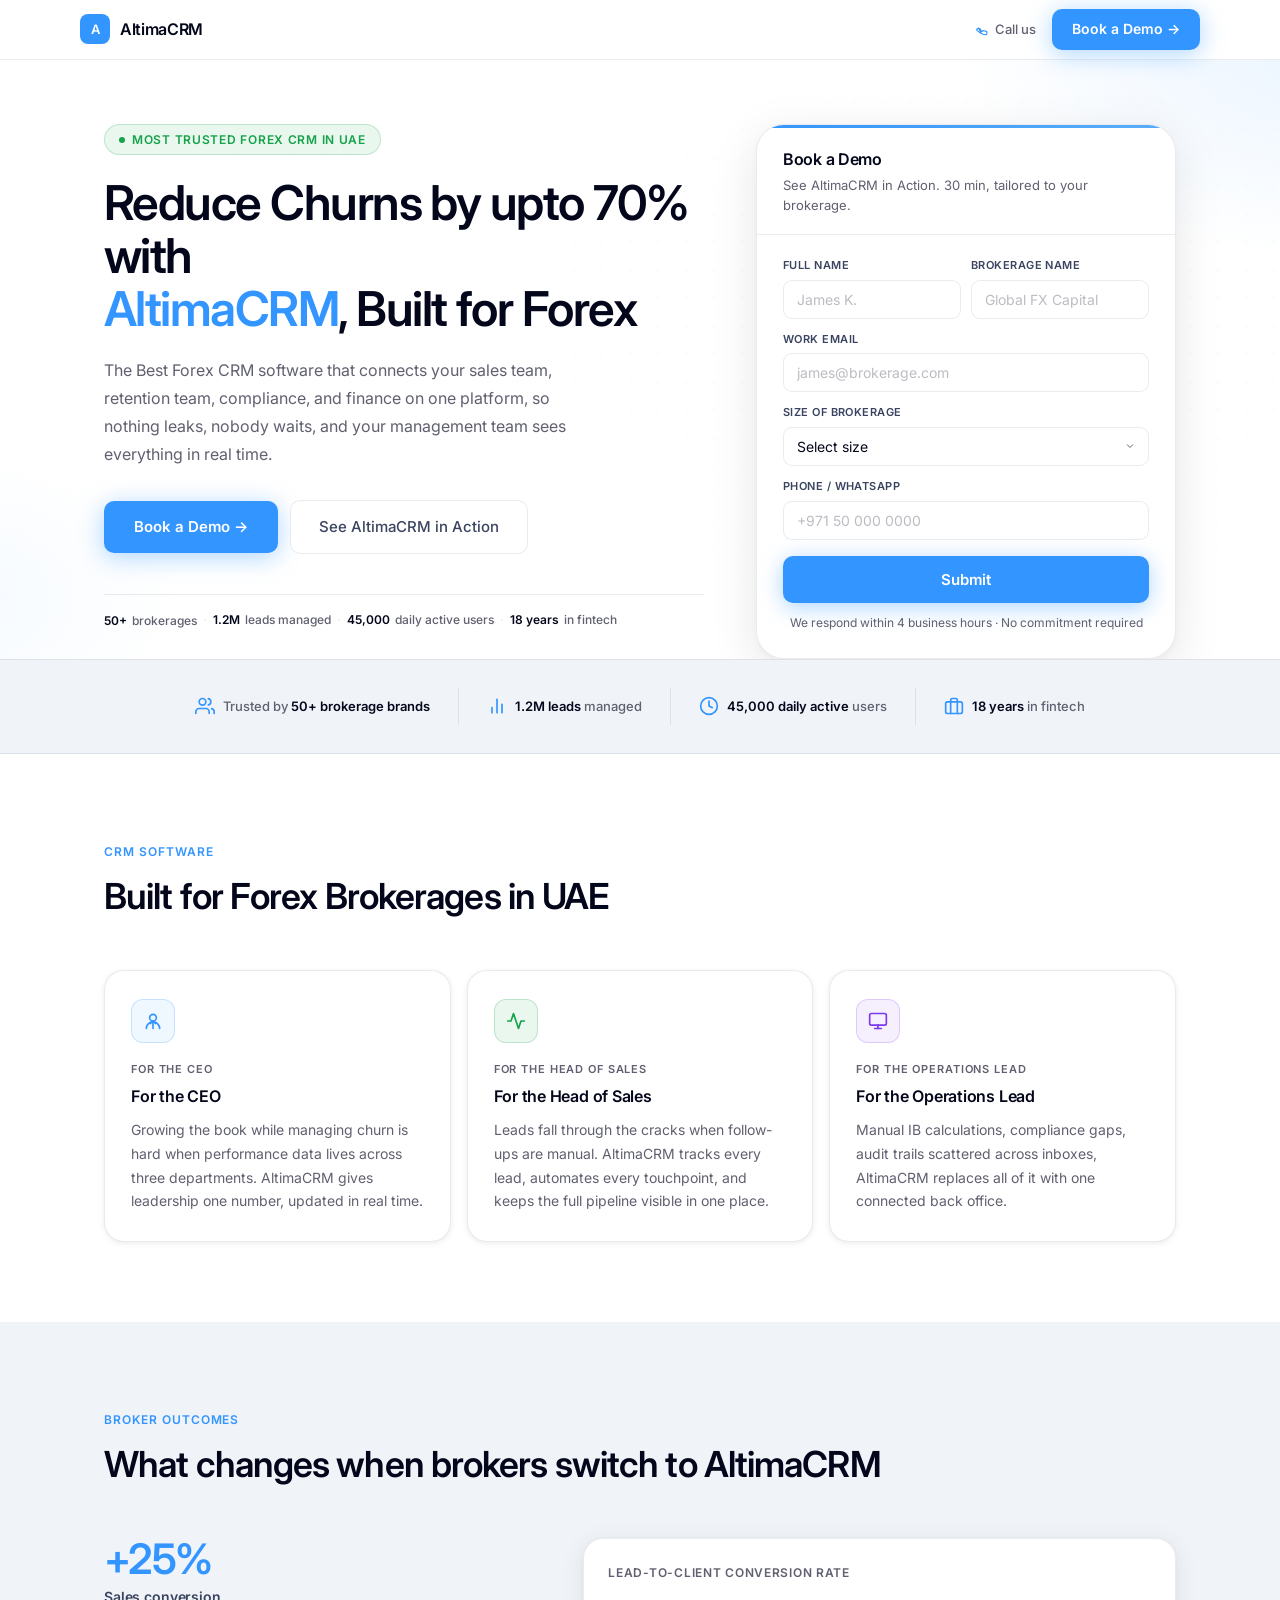
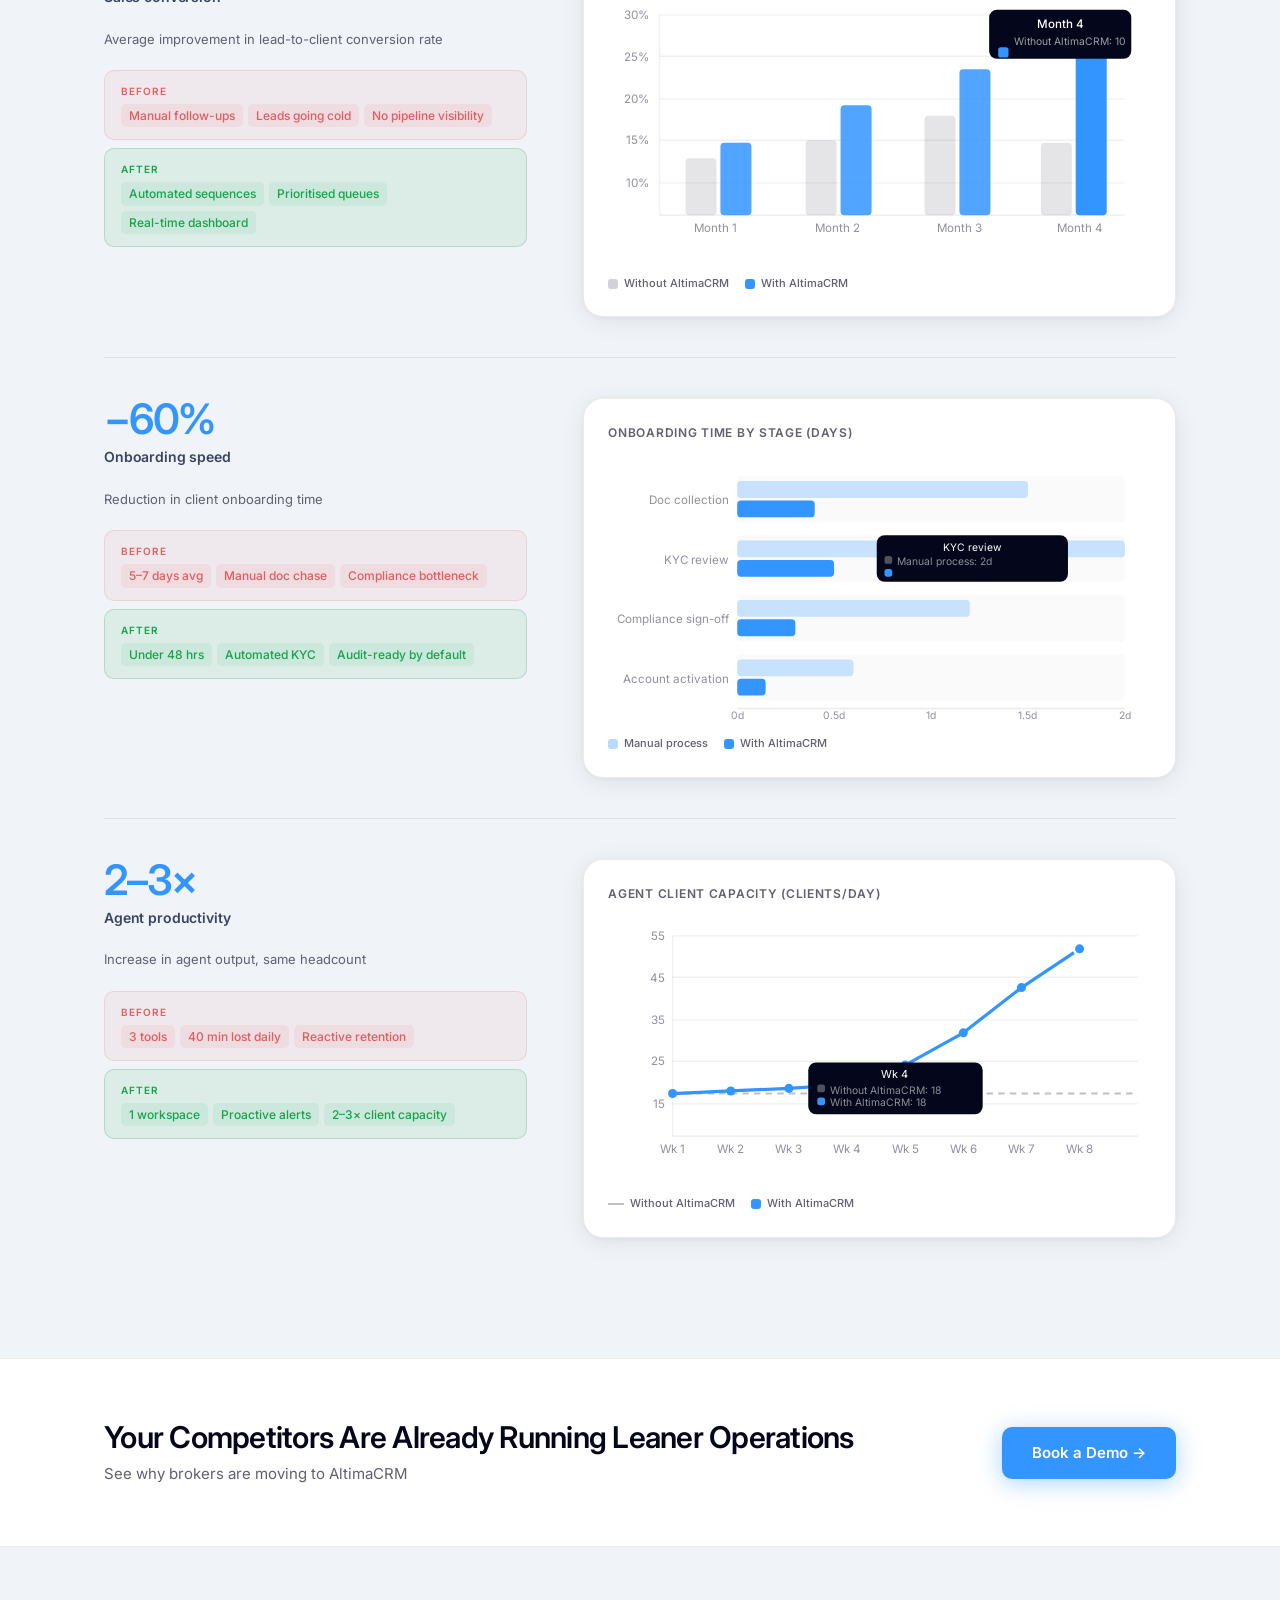
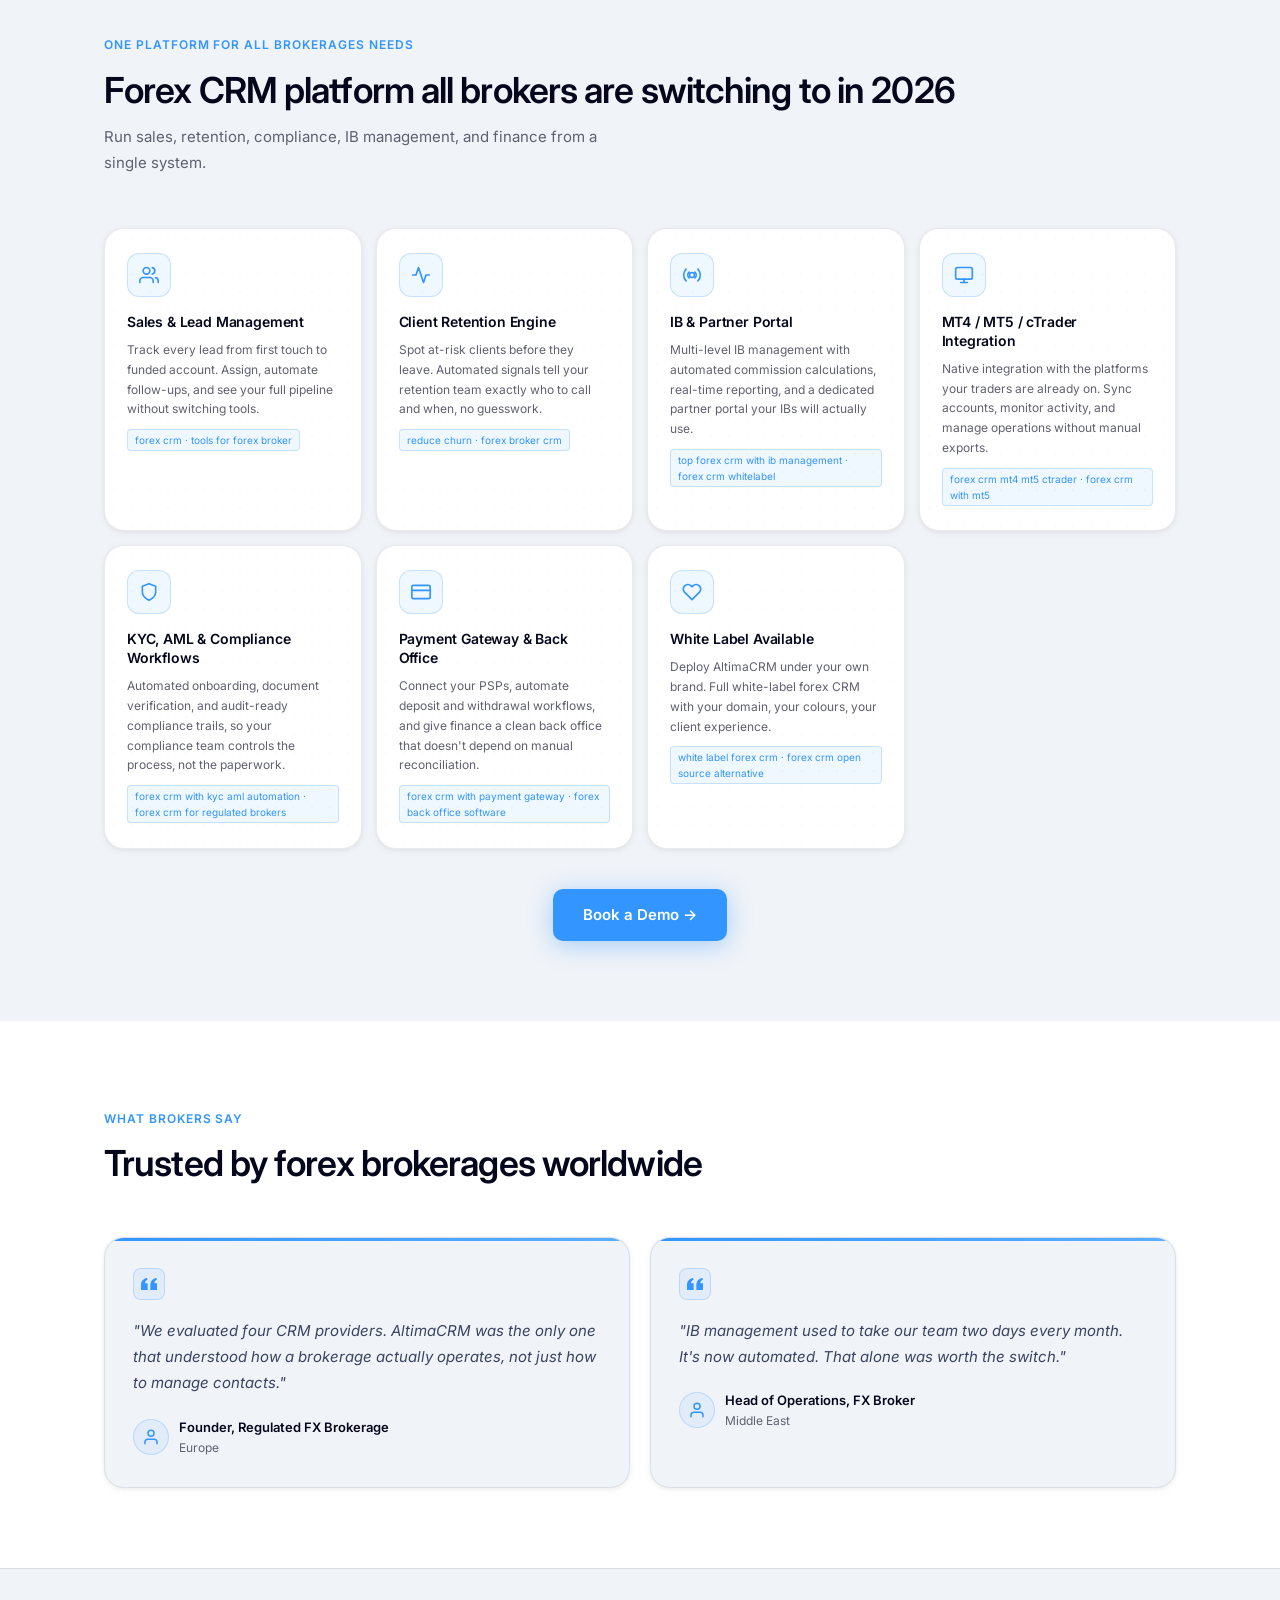
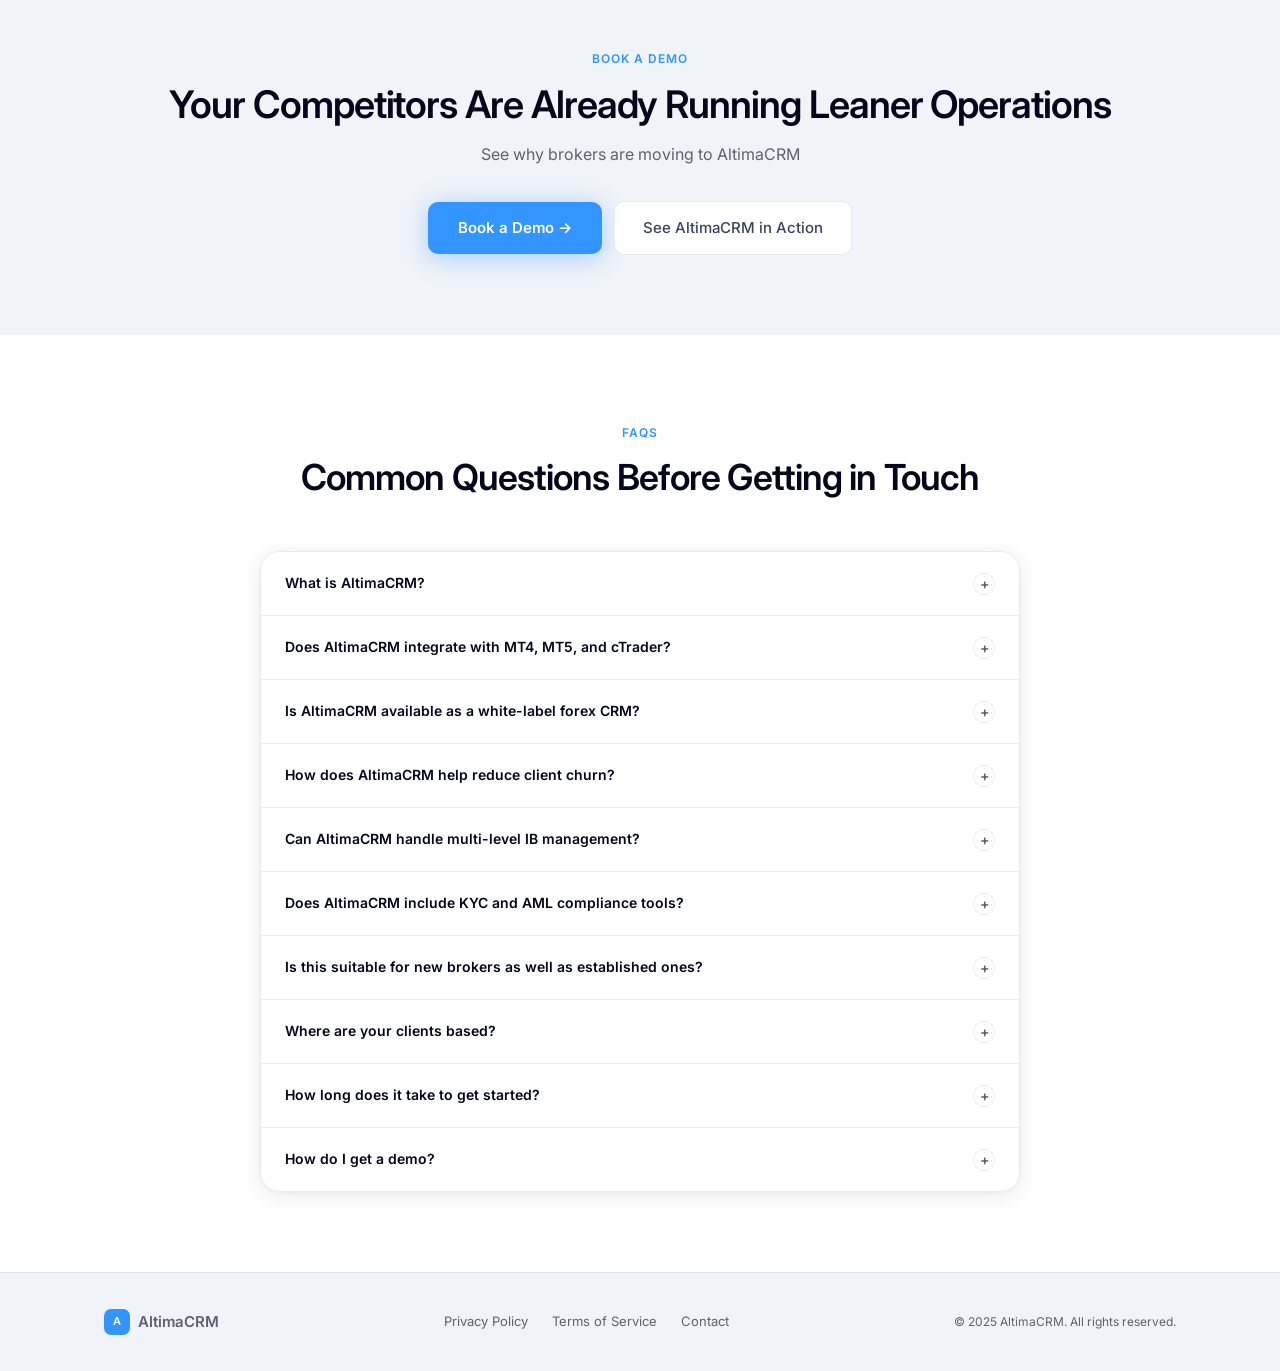
==== index.html @ 5a1d9e59 "Update index.html" ====
<!DOCTYPE html>
<html lang="en">
<head>
  <meta charset="UTF-8" />
  <meta name="viewport" content="width=device-width, initial-scale=1.0" />
  <title>Most Trusted Forex CRM in UAE | Reduce Churn by 70% - AltimaCRM</title>
  <meta name="description" content="The best forex CRM software for brokers. Connect your sales team, retention, compliance, and finance on one platform. Book a demo today." />
  <!-- SEO keywords woven into meta -->
  <meta name="keywords" content="forex crm, best forex crm software for brokers, forex crm provider, forex crm solution, tools for forex broker, forex crm with mt5, forex crm mt4 mt5 ctrader, forex crm whitelabel, operations tool for brokers" />
  <link rel="preconnect" href="https://fonts.googleapis.com" />
  <link rel="preconnect" href="https://fonts.gstatic.com" crossorigin />
  <link href="https://fonts.googleapis.com/css2?family=Inter:wght@300;400;500;600&display=swap" rel="stylesheet" />
  <style>
    *, *::before, *::after { box-sizing: border-box; margin: 0; padding: 0; }

    :root {
      --blue:         #3395FF;
      --blue-dim:     rgba(51,149,255,.08);
      --blue-mid:     #5aaeff;
      --navy:         #04071B;
      --white:        #FFFFFF;
      --surface:      #F0F3F8;
      --surface-2:    #E8EDF5;
      --border:       rgba(4,7,27,.08);
      --border-blue:  rgba(51,149,255,.22);
      --text:         #04071B;
      --text-muted:   #606070;
      --text-dim:     #3a4460;
      --green:        #16A34A;
      --green-dim:    rgba(22,163,74,.09);
      --green-border: rgba(22,163,74,.22);
      --red:          #DC2626;
      --amber:        #D97706;
      --purple:       #7C3AED;
      --radius-sm:    8px;
      --radius-md:    14px;
      --radius-lg:    20px;
      --radius-xl:    28px;
      --shadow-sm:    0 1px 4px rgba(4,7,27,.05), 0 2px 10px rgba(4,7,27,.04);
      --shadow-md:    0 4px 24px rgba(4,7,27,.08), 0 1px 4px rgba(4,7,27,.04);
      --shadow-lg:    0 12px 48px rgba(4,7,27,.1), 0 2px 8px rgba(4,7,27,.04);
    }

    /* Font weights CAPPED at 600 throughout */
    html { scroll-behavior: smooth; }
    body {
      font-family: 'Inter', sans-serif;
      background: var(--white);
      color: var(--text);
      line-height: 1.6;
      overflow-x: hidden;
      -webkit-font-smoothing: antialiased;
    }

    @keyframes fadeUp { from{opacity:0;transform:translateY(18px)} to{opacity:1;transform:none} }
    @keyframes dot-pulse { 0%,100%{opacity:1} 50%{opacity:.25} }

    .animate  { opacity:0; animation: fadeUp .6s ease forwards; }
    .d1{animation-delay:.08s}.d2{animation-delay:.18s}.d3{animation-delay:.28s}
    .d4{animation-delay:.38s}.d5{animation-delay:.5s}.d6{animation-delay:.62s}

    .reveal { opacity:0; transform:translateY(14px); transition:opacity .55s ease,transform .55s ease; }
    .revealed { opacity:1; transform:none; }

    .container { max-width: 1120px; margin: 0 auto; padding: 0 24px; }
    .container-narrow { max-width: 880px; margin: 0 auto; padding: 0 24px; }

    /* ── Buttons ─────────────────────────────────────────── */
    .btn-primary {
      display: inline-flex; align-items: center; gap: 8px;
      padding: 14px 30px; background: var(--blue); color: #fff;
      font-size: 15px; font-weight: 600; border-radius: 10px;
      text-decoration: none; border: none; cursor: pointer;
      font-family: 'Inter', sans-serif; transition: all .2s;
      box-shadow: 0 4px 24px rgba(51,149,255,.4);
    }
    .btn-primary:hover { background: var(--blue-mid); transform: translateY(-1px); box-shadow: 0 10px 34px rgba(51,149,255,.52); }

    .btn-ghost {
      display: inline-flex; align-items: center; gap: 8px;
      padding: 14px 28px; background: var(--white); color: var(--text-dim);
      font-size: 15px; font-weight: 500; border-radius: 10px;
      border: 1px solid var(--border); text-decoration: none;
      cursor: pointer; font-family: 'Inter', sans-serif; transition: all .2s;
    }
    .btn-ghost:hover { border-color: var(--border-blue); color: var(--blue); box-shadow: 0 2px 14px rgba(51,149,255,.1); }

    /* ── Minimal landing nav ─────────────────────────────── */
    nav {
      position: sticky; top: 0; z-index: 100;
      padding: 0 24px; height: 60px;
      display: flex; align-items: center;
      background: rgba(255,255,255,.95);
      backdrop-filter: blur(24px);
      border-bottom: 1px solid var(--border);
      transition: box-shadow .2s;
    }
    .nav-inner {
      max-width: 1120px; width: 100%; margin: 0 auto;
      display: flex; align-items: center; justify-content: space-between;
    }
    .nav-logo { display: flex; align-items: center; gap: 10px; text-decoration: none; }
    .nav-logo-mark {
      width: 30px; height: 30px; background: var(--blue); border-radius: 8px;
      display: flex; align-items: center; justify-content: center;
      font-weight: 600; font-size: 13px; color: white;
    }
    .nav-logo-text { font-weight: 600; font-size: 16px; color: var(--navy); letter-spacing: -.02em; }
    .nav-right { display: flex; align-items: center; gap: 16px; }
    .nav-phone {
      display: flex; align-items: center; gap: 7px;
      font-size: 13px; font-weight: 500; color: var(--text-muted);
      text-decoration: none; transition: color .15s;
    }
    .nav-phone:hover { color: var(--navy); }
    .nav-phone svg { width: 14px; height: 14px; color: var(--blue); }

    /* ─────────────────────────────────────────────────────
       HERO SECTION
    ───────────────────────────────────────────────────── */
    .hero {
      padding: 64px 0 0;
      background: var(--white);
      position: relative; overflow: hidden;
    }
    .hero::before {
      content: '';
      position: absolute; inset: 0;
      background:
        radial-gradient(ellipse 55% 70% at 105% -5%, rgba(51,149,255,.11) 0%, transparent 55%),
        radial-gradient(ellipse 35% 45% at -5% 90%, rgba(51,149,255,.05) 0%, transparent 55%);
      pointer-events: none;
    }
    .hero::after {
      content: '';
      position: absolute; inset: 0;
      background-image: radial-gradient(circle, rgba(51,149,255,.06) 1px, transparent 1px);
      background-size: 28px 28px;
      mask-image: radial-gradient(ellipse 85% 85% at 75% 40%, black 20%, transparent 75%);
      -webkit-mask-image: radial-gradient(ellipse 85% 85% at 75% 40%, black 20%, transparent 75%);
      pointer-events: none;
    }

    .hero-layout {
      display: grid;
      grid-template-columns: 1fr 420px;
      gap: 52px;
      align-items: start;
      position: relative; z-index: 1;
    }

    /* Eyebrow */
    .hero-eyebrow {
      display: inline-flex; align-items: center; gap: 7px;
      padding: 5px 14px;
      background: var(--green-dim); border: 1px solid var(--green-border);
      border-radius: 100px;
      font-size: 12px; font-weight: 600; letter-spacing: .06em;
      color: var(--green); text-transform: uppercase; margin-bottom: 22px;
    }
    .hero-eyebrow::before { content:''; width:6px; height:6px; border-radius:50%; background:var(--green); animation: dot-pulse 1.8s infinite; flex-shrink:0; }

    .hero-text h1 {
      font-size: clamp(28px, 3.8vw, 48px);
      font-weight: 600;
      letter-spacing: -.032em;
      line-height: 1.1;
      color: var(--navy);
      margin-bottom: 20px;
    }
    .hero-text h1 em {
      font-style: normal;
      color: var(--blue);
    }

    .hero-body {
      font-size: 16px; color: var(--text-muted); line-height: 1.75;
      max-width: 500px; margin-bottom: 32px;
    }

    .hero-ctas { display: flex; align-items: center; gap: 12px; flex-wrap: wrap; margin-bottom: 40px; }

    /* Trust bar inline */
    .hero-trust {
      display: flex; align-items: center; flex-wrap: wrap; gap: 6px;
      padding: 14px 0;
      border-top: 1px solid var(--border);
    }
    .ht-item {
      display: flex; align-items: center; gap: 5px;
      font-size: 12px; font-weight: 500; color: var(--text-muted);
    }
    .ht-item strong { font-weight: 600; color: var(--navy); }
    .ht-sep { color: var(--border); font-size: 14px; }

    /* ── Hero Form Card ───────────────────────────────── */
    .hero-form-wrap { padding-bottom: 0; }
    .hero-form-card {
      background: var(--white);
      border: 1px solid var(--border);
      border-radius: var(--radius-xl);
      box-shadow: var(--shadow-lg);
      overflow: hidden;
      position: relative;
    }
    .hero-form-card::before {
      content: ''; position: absolute; top: 0; left: 0; right: 0; height: 3px;
      background: linear-gradient(90deg, var(--blue), var(--blue-mid));
    }
    .hfc-head {
      padding: 22px 26px 18px;
      border-bottom: 1px solid var(--border);
    }
    .hfc-title { font-size: 16px; font-weight: 600; letter-spacing: -.018em; color: var(--navy); margin-bottom: 2px; }
    .hfc-sub   { font-size: 13px; color: var(--text-muted); }
    .hfc-body  { padding: 22px 26px 26px; }

    .fgroup  { display: flex; flex-direction: column; gap: 5px; margin-bottom: 12px; }
    .flabel  { font-size: 11px; font-weight: 600; color: var(--text-dim); letter-spacing: .04em; text-transform: uppercase; }
    .finput, .fselect {
      padding: 10px 13px; border: 1px solid var(--border);
      border-radius: 9px; font-size: 14px; color: var(--text);
      font-family: 'Inter', sans-serif; background: var(--white);
      transition: border-color .15s, box-shadow .15s; outline: none; width: 100%;
    }
    .finput:focus, .fselect:focus {
      border-color: var(--blue); box-shadow: 0 0 0 3px rgba(51,149,255,.1);
    }
    .finput::placeholder { color: rgba(96,96,112,.42); }
    .fselect {
      appearance: none; cursor: pointer;
      background-image: url("data:image/svg+xml,%3Csvg xmlns='http://www.w3.org/2000/svg' width='12' height='12' viewBox='0 0 24 24' fill='none' stroke='%23606070' stroke-width='2'%3E%3Cpath d='m6 9 6 6 6-6'/%3E%3C/svg%3E");
      background-repeat: no-repeat; background-position: right 12px center; padding-right: 34px;
    }
    .finput-row { display: grid; grid-template-columns: 1fr 1fr; gap: 10px; }

    .fsubmit {
      width: 100%; padding: 14px; background: var(--blue); color: white;
      border: none; cursor: pointer; border-radius: 10px; margin-top: 4px;
      font-family: 'Inter', sans-serif; font-size: 15px; font-weight: 600;
      transition: all .2s; box-shadow: 0 4px 22px rgba(51,149,255,.4);
    }
    .fsubmit:hover { background: var(--blue-mid); transform: translateY(-1px); box-shadow: 0 10px 32px rgba(51,149,255,.52); }
    .fform-privacy { text-align: center; font-size: 12px; color: var(--text-muted); margin-top: 10px; }

    /* ─────────────────────────────────────────────────────
       TRUST STRIP FULL
    ───────────────────────────────────────────────────── */
    .trust-strip-full {
      padding: 28px 0;
      background: var(--surface);
      border-top: 1px solid var(--border);
      border-bottom: 1px solid var(--border);
    }
    .ts-row {
      display: flex; align-items: center; justify-content: center;
      gap: 0; flex-wrap: wrap;
    }
    .ts-item {
      display: flex; align-items: center; gap: 8px;
      padding: 8px 28px;
      border-right: 1px solid var(--border);
    }
    .ts-item:last-child { border-right: none; }
    .ts-icon { width: 20px; height: 20px; color: var(--blue); flex-shrink: 0; }
    .ts-text { font-size: 13px; color: var(--text-muted); font-weight: 500; }
    .ts-text strong { font-weight: 600; color: var(--navy); }

    /* ─────────────────────────────────────────────────────
       ROLE CARDS — who it's built for
    ───────────────────────────────────────────────────── */
    .roles-section {
      padding: 88px 0 80px;
      background: var(--white);
    }
    .section-eyebrow {
      font-size: 12px; font-weight: 600; letter-spacing: .08em;
      text-transform: uppercase; color: var(--blue); margin-bottom: 14px;
    }
    .section-h2 {
      font-size: clamp(22px, 2.8vw, 36px);
      font-weight: 600; letter-spacing: -.025em;
      color: var(--navy); line-height: 1.2; margin-bottom: 12px;
    }
    .section-body {
      font-size: 15px; color: var(--text-muted); line-height: 1.75; max-width: 520px;
    }

    .roles-grid {
      display: grid;
      grid-template-columns: repeat(3, 1fr);
      gap: 16px;
      margin-top: 52px;
    }
    .role-card {
      padding: 28px 26px;
      background: var(--white);
      border: 1px solid var(--border);
      border-radius: var(--radius-lg);
      box-shadow: var(--shadow-sm);
      transition: all .22s;
      position: relative; overflow: hidden;
    }
    .role-card::before {
      content: ''; position: absolute; top: 0; left: 0; right: 0; height: 3px;
      background: var(--blue); opacity: 0; transition: opacity .22s;
    }
    .role-card:hover { transform: translateY(-3px); box-shadow: var(--shadow-md); border-color: var(--border-blue); }
    .role-card:hover::before { opacity: 1; }

    .role-icon {
      width: 44px; height: 44px; border-radius: 12px; margin-bottom: 18px;
      display: flex; align-items: center; justify-content: center;
      border: 1px solid var(--border);
    }
    .role-icon svg { width: 20px; height: 20px; }
    .role-card:nth-child(1) .role-icon { background: var(--blue-dim); border-color: var(--border-blue); }
    .role-card:nth-child(1) .role-icon svg { color: var(--blue); }
    .role-card:nth-child(2) .role-icon { background: var(--green-dim); border-color: var(--green-border); }
    .role-card:nth-child(2) .role-icon svg { color: var(--green); }
    .role-card:nth-child(3) .role-icon { background: rgba(124,58,237,.08); border-color: rgba(124,58,237,.2); }
    .role-card:nth-child(3) .role-icon svg { color: var(--purple); }

    .role-label {
      font-size: 11px; font-weight: 600; letter-spacing: .08em;
      text-transform: uppercase; color: var(--text-muted); margin-bottom: 8px;
    }
    .role-card h3 { font-size: 16px; font-weight: 600; letter-spacing: -.015em; color: var(--navy); margin-bottom: 10px; line-height: 1.35; }
    .role-card p  { font-size: 14px; color: var(--text-muted); line-height: 1.7; }

    /* ─────────────────────────────────────────────────────
       OUTCOMES — before/after + charts
    ───────────────────────────────────────────────────── */
    .outcomes {
      padding: 88px 0 80px;
      background: var(--surface);
    }

    .outcome-block {
      display: grid;
      grid-template-columns: 1fr 1.4fr;
      gap: 56px;
      align-items: start;
      padding: 40px 0;
      border-bottom: 1px solid var(--border);
    }
    .outcome-block:last-of-type { border-bottom: none; }

    .ob-left {}
    .ob-metric {
      display: inline-flex; align-items: baseline; gap: 4px;
      margin-bottom: 6px;
    }
    .ob-num {
      font-size: 42px; font-weight: 600; letter-spacing: -.04em;
      color: var(--blue); line-height: 1;
    }
    .ob-sub-label {
      font-size: 14px; font-weight: 600; color: var(--text-dim);
      margin-bottom: 20px; letter-spacing: -.01em;
    }

    .before-after { display: flex; flex-direction: column; gap: 8px; }
    .ba-row {
      border-radius: 10px; padding: 12px 16px;
    }
    .ba-row.before { background: rgba(220,38,38,.05); border: 1px solid rgba(220,38,38,.12); }
    .ba-row.after  { background: var(--green-dim);    border: 1px solid var(--green-border); }
    .ba-label {
      font-size: 10px; font-weight: 600; letter-spacing: .1em;
      text-transform: uppercase; margin-bottom: 5px;
    }
    .ba-row.before .ba-label { color: rgba(220,38,38,.7); }
    .ba-row.after  .ba-label { color: var(--green); }
    .ba-items {
      display: flex; flex-wrap: wrap; gap: 5px;
    }
    .ba-item {
      font-size: 12px; font-weight: 500; color: var(--text-dim);
      background: rgba(255,255,255,.7); border-radius: 5px;
      padding: 2px 8px;
    }
    .ba-row.before .ba-item { color: rgba(220,38,38,.7); background: rgba(220,38,38,.06); }
    .ba-row.after  .ba-item { color: var(--green); background: rgba(22,163,74,.08); }

    /* Charts */
    .chart-card {
      background: var(--white); border: 1px solid var(--border);
      border-radius: var(--radius-lg); padding: 24px;
      box-shadow: var(--shadow-md);
    }
    .chart-title { font-size: 12px; font-weight: 600; letter-spacing: .06em; text-transform: uppercase; color: var(--text-muted); margin-bottom: 20px; }
    .chart-legend { display: flex; gap: 16px; margin-top: 14px; }
    .cl-item { display: flex; align-items: center; gap: 6px; font-size: 11px; color: var(--text-muted); font-weight: 500; }
    .cl-dot  { width: 10px; height: 10px; border-radius: 3px; flex-shrink: 0; }

    /* ─────────────────────────────────────────────────────
       MID-PAGE CTA BANNER
    ───────────────────────────────────────────────────── */
    .mid-cta {
      padding: 60px 0;
      background: var(--white);
      border-top: 1px solid var(--border);
      border-bottom: 1px solid var(--border);
    }
    .mid-cta-inner {
      display: flex; align-items: center; justify-content: space-between;
      gap: 32px; flex-wrap: wrap;
    }
    .mid-cta-text h2 {
      font-size: clamp(20px, 2.6vw, 30px);
      font-weight: 600; letter-spacing: -.025em;
      color: var(--navy); margin-bottom: 6px; line-height: 1.25;
    }
    .mid-cta-text p { font-size: 15px; color: var(--text-muted); }
    .mid-cta-btns { display: flex; gap: 12px; flex-wrap: wrap; }

    /* ─────────────────────────────────────────────────────
       FEATURES GRID
    ───────────────────────────────────────────────────── */
    .features {
      padding: 88px 0 80px;
      background: var(--surface);
    }
    .features-grid {
      display: grid;
      grid-template-columns: repeat(4, 1fr);
      gap: 14px;
      margin-top: 52px;
    }
    .feat-card {
      padding: 24px 22px;
      background: var(--white);
      border: 1px solid var(--border);
      border-radius: var(--radius-lg);
      box-shadow: var(--shadow-sm);
      transition: all .22s;
      position: relative; overflow: hidden;
    }
    .feat-card:hover { transform: translateY(-3px); box-shadow: var(--shadow-md); border-color: var(--border-blue); }

    /* Dot grid overlay */
    .feat-card::after {
      content: ''; position: absolute; inset: 0;
      background-image: radial-gradient(circle, rgba(51,149,255,.04) 1px, transparent 1px);
      background-size: 18px 18px; pointer-events: none;
    }

    .feat-icon {
      width: 44px; height: 44px; border-radius: 12px; margin-bottom: 16px;
      display: flex; align-items: center; justify-content: center;
      background: var(--blue-dim); border: 1px solid var(--border-blue);
      position: relative; z-index: 1;
    }
    .feat-icon svg { width: 20px; height: 20px; color: var(--blue); }

    .feat-card h3 {
      font-size: 14px; font-weight: 600; letter-spacing: -.012em;
      color: var(--navy); margin-bottom: 8px; line-height: 1.35;
      position: relative; z-index: 1;
    }
    .feat-card p {
      font-size: 12px; color: var(--text-muted); line-height: 1.65;
      position: relative; z-index: 1;
    }
    .feat-kw {
      display: inline-block; margin-top: 10px;
      font-size: 10px;
      color: var(--blue); background: var(--blue-dim);
      border: 1px solid var(--border-blue); border-radius: 4px;
      padding: 2px 7px; position: relative; z-index: 1;
    }

    /* ─────────────────────────────────────────────────────
       TESTIMONIALS
    ───────────────────────────────────────────────────── */
    .testimonials {
      padding: 88px 0 80px;
      background: var(--white);
    }
    .testi-grid {
      display: grid;
      grid-template-columns: 1fr 1fr;
      gap: 20px;
      margin-top: 52px;
    }
    .testi-card {
      padding: 30px 28px;
      background: var(--surface);
      border: 1px solid var(--border);
      border-radius: var(--radius-lg);
      box-shadow: var(--shadow-sm);
      position: relative; overflow: hidden;
      transition: all .2s;
    }
    .testi-card:hover { box-shadow: var(--shadow-md); border-color: var(--border-blue); }
    .testi-card::before {
      content: ''; position: absolute; top: 0; left: 0; right: 0; height: 3px;
      background: linear-gradient(90deg, var(--blue), var(--blue-mid));
    }
    .testi-quote-mark {
      width: 32px; height: 32px; border-radius: 8px; margin-bottom: 18px;
      background: var(--blue-dim); border: 1px solid var(--border-blue);
      display: flex; align-items: center; justify-content: center;
    }
    .testi-quote-mark svg { width: 16px; height: 16px; color: var(--blue); }
    .testi-text {
      font-size: 15px; color: var(--text-dim); line-height: 1.75;
      font-style: italic; margin-bottom: 20px;
    }
    .testi-author {
      display: flex; align-items: center; gap: 10px;
    }
    .testi-avatar {
      width: 36px; height: 36px; border-radius: 50%;
      background: var(--blue-dim); border: 1px solid var(--border-blue);
      display: flex; align-items: center; justify-content: center;
      flex-shrink: 0;
    }
    .testi-avatar svg { width: 18px; height: 18px; color: var(--blue); }
    .testi-name  { font-size: 13px; font-weight: 600; color: var(--navy); }
    .testi-role  { font-size: 12px; color: var(--text-muted); }

    /* ─────────────────────────────────────────────────────
       REPEAT CTA
    ───────────────────────────────────────────────────── */
    .repeat-cta {
      padding: 80px 0;
      background: var(--surface);
      border-top: 1px solid var(--border);
      text-align: center;
    }
    .repeat-cta h2 {
      font-size: clamp(22px, 3vw, 38px);
      font-weight: 600; letter-spacing: -.028em;
      color: var(--navy); margin-bottom: 14px; line-height: 1.2;
    }
    .repeat-cta p {
      font-size: 16px; color: var(--text-muted); line-height: 1.7;
      max-width: 480px; margin: 0 auto 32px;
    }
    .repeat-cta-btns { display: flex; align-items: center; justify-content: center; gap: 12px; flex-wrap: wrap; }

    /* ─────────────────────────────────────────────────────
       FAQ
    ───────────────────────────────────────────────────── */
    .faq { padding: 88px 0 80px; background: var(--white); }
    .faq-list {
      max-width: 760px; margin: 52px auto 0;
      border: 1px solid var(--border);
      border-radius: var(--radius-lg);
      overflow: hidden; box-shadow: var(--shadow-md);
    }
    .faq-item { border-bottom: 1px solid var(--border); }
    .faq-item:last-child { border-bottom: none; }
    .faq-q {
      width: 100%; text-align: left; padding: 20px 24px;
      background: var(--white); border: none; cursor: pointer;
      display: flex; align-items: flex-start; gap: 12px;
      font-size: 14px; font-weight: 600; color: var(--navy);
      font-family: 'Inter', sans-serif; transition: background .15s; line-height: 1.5;
    }
    .faq-q:hover { background: var(--surface); }
    .faq-q.open  { background: rgba(204,229,255,.18); color: var(--blue); }
    .faq-q-txt   { flex: 1; }
    .faq-icon {
      width: 22px; height: 22px; flex-shrink: 0; border-radius: 50%;
      border: 1px solid var(--border);
      display: flex; align-items: center; justify-content: center;
      font-size: 14px; color: var(--text-muted); transition: all .2s;
      margin-top: 1px;
    }
    .faq-q.open .faq-icon { border-color: var(--border-blue); background: var(--blue-dim); color: var(--blue); transform: rotate(45deg); }
    .faq-a { overflow: hidden; max-height: 0; transition: max-height .35s ease; }
    .faq-a.open { max-height: 400px; }
    .faq-a-inner {
      padding: 0 24px 20px 36px;
      font-size: 14px; color: var(--text-muted); line-height: 1.75;
      background: rgba(204,229,255,.08);
    }
    .faq-a-inner a { color: var(--blue); text-decoration: none; font-weight: 600; }
    .faq-a-inner a:hover { text-decoration: underline; }

    /* ─────────────────────────────────────────────────────
       FOOTER
    ───────────────────────────────────────────────────── */
    footer { padding: 36px 0; background: var(--surface); border-top: 1px solid var(--border); }
    .footer-inner { display: flex; align-items: center; justify-content: space-between; flex-wrap: wrap; gap: 16px; }
    .footer-logo { display: flex; align-items: center; gap: 8px; font-weight: 600; font-size: 15px; color: var(--text-muted); text-decoration: none; }
    .footer-logo-mark { width: 26px; height: 26px; border-radius: 7px; background: var(--blue); display: flex; align-items: center; justify-content: center; font-weight: 600; font-size: 11px; color: white; }
    .footer-links { display: flex; gap: 24px; }
    .footer-links a { font-size: 13px; color: var(--text-muted); text-decoration: none; transition: color .15s; }
    .footer-links a:hover { color: var(--navy); }
    .footer-copy { font-size: 12px; color: var(--text-muted); }

    /* ── Responsive ──────────────────────────────────────── */
    @media (max-width: 1000px) {
      .hero-layout    { grid-template-columns: 1fr; }
      .hero-body      { max-width: 100%; }
      .features-grid  { grid-template-columns: repeat(2,1fr); }
    }
    @media (max-width: 768px) {
      .roles-grid, .testi-grid, .outcome-block { grid-template-columns: 1fr; }
      .mid-cta-inner  { flex-direction: column; align-items: flex-start; }
      .ts-item        { padding: 8px 16px; }
    }
    @media (max-width: 560px) {
      .features-grid  { grid-template-columns: 1fr; }
      .finput-row     { grid-template-columns: 1fr; }
      .ts-row         { flex-direction: column; align-items: flex-start; gap: 0; }
      .ts-item        { border-right: none; border-bottom: 1px solid var(--border); width: 100%; }
    }
  </style>
</head>
<body>

<!-- ── Minimal nav (landing page — no distracting links) ───── -->
<nav id="top-nav">
  <div class="nav-inner">
    <a href="#" class="nav-logo">
      <div class="nav-logo-mark">A</div>
      <span class="nav-logo-text">AltimaCRM</span>
    </a>
    <div class="nav-right">
      <a href="tel:+97100000000" class="nav-phone">
        <svg viewBox="0 0 24 24" fill="none" stroke="currentColor" stroke-width="2" stroke-linecap="round" stroke-linejoin="round"><path d="M22 16.92v3a2 2 0 0 1-2.18 2 19.79 19.79 0 0 1-8.63-3.07A19.5 19.5 0 0 1 4.69 13.5a2 2 0 0 1 1.72-2.18h3a2 2 0 0 1 2 1.72c.127.96.361 1.903.7 2.81a2 2 0 0 1-.45 2.11L7.91 10.4a16 16 0 0 0 6 6l.92-.92a2 2 0 0 1 2.11-.45c.907.339 1.85.573 2.81.7A2 2 0 0 1 22 16.92z"/></svg>
        Call us
      </a>
      <a href="#hero-form" class="btn-primary" style="padding:9px 20px;font-size:14px;">Book a Demo →</a>
    </div>
  </div>
</nav>

<!-- ─────────────────────────────────────────────────────────
     HERO
───────────────────────────────────────────────────────── -->
<section class="hero" id="top">
  <div class="container">
    <div class="hero-layout">

      <div class="hero-text">
        <div class="hero-eyebrow animate d1">Most Trusted Forex CRM in UAE</div>

        <h1 class="animate d2">
          Reduce Churns by upto 70% with<br />
          <em>AltimaCRM</em>, Built for Forex
        </h1>

        <p class="hero-body animate d3">
          The Best Forex CRM software that connects your sales team, retention team, compliance, and finance on one platform, so nothing leaks, nobody waits, and your management team sees everything in real time.
        </p>

        <div class="hero-ctas animate d4">
          <a href="#hero-form" class="btn-primary">Book a Demo →</a>
          <a href="#features" class="btn-ghost">See AltimaCRM in Action</a>
        </div>

        <div class="hero-trust animate d5">
          <div class="ht-item"><strong>50+</strong> brokerages</div>
          <span class="ht-sep">·</span>
          <div class="ht-item"><strong>1.2M</strong> leads managed</div>
          <span class="ht-sep">·</span>
          <div class="ht-item"><strong>45,000</strong> daily active users</div>
          <span class="ht-sep">·</span>
          <div class="ht-item"><strong>18 years</strong> in fintech</div>
        </div>
      </div>

      <!-- Lead capture form -->
      <div class="hero-form-wrap animate d3" id="hero-form">
        <div class="hero-form-card">
          <div class="hfc-head">
            <div class="hfc-title">Book a Demo</div>
            <div class="hfc-sub">See AltimaCRM in Action. 30 min, tailored to your brokerage.</div>
          </div>
          <div class="hfc-body">
            <form onsubmit="return false;">
              <div class="finput-row">
                <div class="fgroup">
                  <label class="flabel">Full Name</label>
                  <input class="finput" type="text" placeholder="James K." />
                </div>
                <div class="fgroup">
                  <label class="flabel">Brokerage Name</label>
                  <input class="finput" type="text" placeholder="Global FX Capital" />
                </div>
              </div>

              <div class="fgroup">
                <label class="flabel">Work Email</label>
                <input class="finput" type="email" placeholder="james@brokerage.com" />
              </div>

              <div class="fgroup">
                <label class="flabel">Size of Brokerage</label>
                <select class="fselect">
                  <option value="" disabled selected>Select size</option>
                  <option>Under 500 clients</option>
                  <option>500 – 2,000 clients</option>
                  <option>2,000 – 10,000 clients</option>
                  <option>10,000 – 50,000 clients</option>
                  <option>50,000+ clients</option>
                </select>
              </div>

              <div class="fgroup">
                <label class="flabel">Phone / WhatsApp</label>
                <input class="finput" type="tel" placeholder="+971 50 000 0000" />
              </div>

              <button class="fsubmit" type="submit">Submit</button>
              <p class="fform-privacy">We respond within 4 business hours · No commitment required</p>
            </form>
          </div>
        </div>
      </div>

    </div>
  </div>
</section>

<!-- ── Trust strip ──────────────────────────────────────────── -->
<div class="trust-strip-full">
  <div class="container">
    <div class="ts-row">
      <div class="ts-item">
        <svg class="ts-icon" viewBox="0 0 24 24" fill="none" stroke="currentColor" stroke-width="2" stroke-linecap="round" stroke-linejoin="round"><path d="M17 21v-2a4 4 0 0 0-4-4H5a4 4 0 0 0-4 4v2"/><circle cx="9" cy="7" r="4"/><path d="M23 21v-2a4 4 0 0 0-3-3.87"/><path d="M16 3.13a4 4 0 0 1 0 7.75"/></svg>
        <span class="ts-text">Trusted by <strong>50+ brokerage brands</strong></span>
      </div>
      <div class="ts-item">
        <svg class="ts-icon" viewBox="0 0 24 24" fill="none" stroke="currentColor" stroke-width="2" stroke-linecap="round" stroke-linejoin="round"><line x1="18" y1="20" x2="18" y2="10"/><line x1="12" y1="20" x2="12" y2="4"/><line x1="6" y1="20" x2="6" y2="14"/></svg>
        <span class="ts-text"><strong>1.2M leads</strong> managed</span>
      </div>
      <div class="ts-item">
        <svg class="ts-icon" viewBox="0 0 24 24" fill="none" stroke="currentColor" stroke-width="2" stroke-linecap="round" stroke-linejoin="round"><circle cx="12" cy="12" r="10"/><polyline points="12 6 12 12 16 14"/></svg>
        <span class="ts-text"><strong>45,000 daily active</strong> users</span>
      </div>
      <div class="ts-item">
        <svg class="ts-icon" viewBox="0 0 24 24" fill="none" stroke="currentColor" stroke-width="2" stroke-linecap="round" stroke-linejoin="round"><rect x="2" y="7" width="20" height="14" rx="2"/><path d="M16 21V5a2 2 0 0 0-2-2h-4a2 2 0 0 0-2 2v16"/></svg>
        <span class="ts-text"><strong>18 years</strong> in fintech</span>
      </div>
    </div>
  </div>
</div>

<!-- ─────────────────────────────────────────────────────────
     ROLES — who it's for
───────────────────────────────────────────────────────── -->
<section class="roles-section">
  <div class="container">
    <div class="reveal">
      <div class="section-eyebrow">CRM Software</div>
      <h2 class="section-h2">Built for Forex Brokerages in UAE</h2>
    </div>
    <div class="roles-grid reveal">

      <div class="role-card">
        <div class="role-icon">
          <svg viewBox="0 0 24 24" fill="none" stroke="currentColor" stroke-width="2" stroke-linecap="round" stroke-linejoin="round"><circle cx="12" cy="8" r="4"/><path d="M20 21a8 8 0 1 0-16 0"/><path d="M12 12v9"/><path d="M9 15l3-3 3 3"/></svg>
        </div>
        <div class="role-label">For the CEO</div>
        <h3>For the CEO</h3>
        <p>Growing the book while managing churn is hard when performance data lives across three departments. AltimaCRM gives leadership one number, updated in real time.</p>
      </div>

      <div class="role-card">
        <div class="role-icon">
          <svg viewBox="0 0 24 24" fill="none" stroke="currentColor" stroke-width="2" stroke-linecap="round" stroke-linejoin="round"><path d="M22 12h-4l-3 9L9 3l-3 9H2"/></svg>
        </div>
        <div class="role-label">For the Head of Sales</div>
        <h3>For the Head of Sales</h3>
        <p>Leads fall through the cracks when follow-ups are manual. AltimaCRM tracks every lead, automates every touchpoint, and keeps the full pipeline visible in one place.</p>
      </div>

      <div class="role-card">
        <div class="role-icon">
          <svg viewBox="0 0 24 24" fill="none" stroke="currentColor" stroke-width="2" stroke-linecap="round" stroke-linejoin="round"><rect x="2" y="3" width="20" height="14" rx="2"/><line x1="8" y1="21" x2="16" y2="21"/><line x1="12" y1="17" x2="12" y2="21"/></svg>
        </div>
        <div class="role-label">For the Operations Lead</div>
        <h3>For the Operations Lead</h3>
        <p>Manual IB calculations, compliance gaps, audit trails scattered across inboxes, AltimaCRM replaces all of it with one connected back office.</p>
      </div>

    </div>
  </div>
</section>

<!-- ─────────────────────────────────────────────────────────
     BROKER OUTCOMES
───────────────────────────────────────────────────────── -->
<section class="outcomes" id="outcomes">
  <div class="container">
    <div class="reveal" style="margin-bottom:8px;">
      <div class="section-eyebrow">Broker outcomes</div>
      <h2 class="section-h2">What changes when brokers switch to AltimaCRM</h2>
    </div>

    <!-- Outcome 1 -->
    <div class="outcome-block reveal">
      <div class="ob-left">
        <div class="ob-metric">
          <span class="ob-num">+25%</span>
        </div>
        <div class="ob-sub-label">Sales conversion</div>
        <p style="font-size:13px;color:var(--text-muted);margin-bottom:20px;line-height:1.65;">Average improvement in lead-to-client conversion rate</p>
        <div class="before-after">
          <div class="ba-row before">
            <div class="ba-label">Before</div>
            <div class="ba-items">
              <span class="ba-item">Manual follow-ups</span>
              <span class="ba-item">Leads going cold</span>
              <span class="ba-item">No pipeline visibility</span>
            </div>
          </div>
          <div class="ba-row after">
            <div class="ba-label">After</div>
            <div class="ba-items">
              <span class="ba-item">Automated sequences</span>
              <span class="ba-item">Prioritised queues</span>
              <span class="ba-item">Real-time dashboard</span>
            </div>
          </div>
        </div>
      </div>
      <div class="chart-card">
        <div class="chart-title">Lead-to-client conversion rate</div>
        <svg viewBox="0 0 420 200" width="100%" style="display:block;">
          <!-- Grid lines -->
          <line x1="40" y1="10" x2="40" y2="165" stroke="rgba(4,7,27,.06)" stroke-width="1"/>
          <line x1="40" y1="10" x2="400" y2="10" stroke="rgba(4,7,27,.06)" stroke-width="1"/>
          <line x1="40" y1="42" x2="400" y2="42" stroke="rgba(4,7,27,.06)" stroke-width="1"/>
          <line x1="40" y1="75" x2="400" y2="75" stroke="rgba(4,7,27,.06)" stroke-width="1"/>
          <line x1="40" y1="107" x2="400" y2="107" stroke="rgba(4,7,27,.06)" stroke-width="1"/>
          <line x1="40" y1="140" x2="400" y2="140" stroke="rgba(4,7,27,.06)" stroke-width="1"/>
          <line x1="40" y1="165" x2="400" y2="165" stroke="rgba(4,7,27,.08)" stroke-width="1"/>
          <!-- Y labels -->
          <text x="32" y="13"  text-anchor="end" font-size="9" fill="#9090a0" font-family="Inter,sans-serif">30%</text>
          <text x="32" y="46"  text-anchor="end" font-size="9" fill="#9090a0" font-family="Inter,sans-serif">25%</text>
          <text x="32" y="78"  text-anchor="end" font-size="9" fill="#9090a0" font-family="Inter,sans-serif">20%</text>
          <text x="32" y="110" text-anchor="end" font-size="9" fill="#9090a0" font-family="Inter,sans-serif">15%</text>
          <text x="32" y="143" text-anchor="end" font-size="9" fill="#9090a0" font-family="Inter,sans-serif">10%</text>
          <!-- Month 1 -->
          <rect x="60"  y="121" width="24" height="44" fill="rgba(4,7,27,.1)" rx="3"/>
          <rect x="87"  y="109" width="24" height="56" fill="#3395FF" rx="3" opacity=".85"/>
          <!-- Month 2 -->
          <rect x="153" y="107" width="24" height="58" fill="rgba(4,7,27,.1)" rx="3"/>
          <rect x="180" y="80"  width="24" height="85" fill="#3395FF" rx="3" opacity=".85"/>
          <!-- Month 3 -->
          <rect x="245" y="88"  width="24" height="77" fill="rgba(4,7,27,.1)" rx="3"/>
          <rect x="272" y="52"  width="24" height="113" fill="#3395FF" rx="3" opacity=".85"/>
          <!-- Month 4 — highlight -->
          <rect x="335" y="109" width="24" height="56" fill="rgba(4,7,27,.1)" rx="3"/>
          <rect x="362" y="23"  width="24" height="142" fill="#3395FF" rx="3"/>
          <!-- Month 4 tooltip -->
          <rect x="295" y="6" width="110" height="38" rx="6" fill="#04071B"/>
          <text x="350" y="20" text-anchor="middle" font-size="9" fill="white" font-family="Inter,sans-serif" font-weight="500">Month 4</text>
          <rect x="302" y="25" width="8" height="8" rx="2" fill="rgba(4,7,27,.4)"/>
          <text x="314" y="33" font-size="8" fill="rgba(255,255,255,.6)" font-family="Inter,sans-serif">Without AltimaCRM: 10</text>
          <rect x="302" y="35" width="8" height="8" rx="2" fill="#3395FF"/>
          <!-- X labels -->
          <text x="83"  y="178" text-anchor="middle" font-size="9" fill="#9090a0" font-family="Inter,sans-serif">Month 1</text>
          <text x="178" y="178" text-anchor="middle" font-size="9" fill="#9090a0" font-family="Inter,sans-serif">Month 2</text>
          <text x="272" y="178" text-anchor="middle" font-size="9" fill="#9090a0" font-family="Inter,sans-serif">Month 3</text>
          <text x="365" y="178" text-anchor="middle" font-size="9" fill="#9090a0" font-family="Inter,sans-serif">Month 4</text>
        </svg>
        <div class="chart-legend">
          <div class="cl-item"><div class="cl-dot" style="background:rgba(4,7,27,.18)"></div>Without AltimaCRM</div>
          <div class="cl-item"><div class="cl-dot" style="background:#3395FF"></div>With AltimaCRM</div>
        </div>
      </div>
    </div>

    <!-- Outcome 2 -->
    <div class="outcome-block reveal">
      <div class="ob-left">
        <div class="ob-metric">
          <span class="ob-num">−60%</span>
        </div>
        <div class="ob-sub-label">Onboarding speed</div>
        <p style="font-size:13px;color:var(--text-muted);margin-bottom:20px;line-height:1.65;">Reduction in client onboarding time</p>
        <div class="before-after">
          <div class="ba-row before">
            <div class="ba-label">Before</div>
            <div class="ba-items">
              <span class="ba-item">5–7 days avg</span>
              <span class="ba-item">Manual doc chase</span>
              <span class="ba-item">Compliance bottleneck</span>
            </div>
          </div>
          <div class="ba-row after">
            <div class="ba-label">After</div>
            <div class="ba-items">
              <span class="ba-item">Under 48 hrs</span>
              <span class="ba-item">Automated KYC</span>
              <span class="ba-item">Audit-ready by default</span>
            </div>
          </div>
        </div>
      </div>
      <div class="chart-card">
        <div class="chart-title">Onboarding time by stage (days)</div>
        <svg viewBox="0 0 420 200" width="100%" style="display:block;">
          <!-- Background rows -->
          <rect x="100" y="10"  width="300" height="36" rx="3" fill="rgba(4,7,27,.02)"/>
          <rect x="100" y="56"  width="300" height="36" rx="3" fill="rgba(4,7,27,.02)"/>
          <rect x="100" y="102" width="300" height="36" rx="3" fill="rgba(4,7,27,.02)"/>
          <rect x="100" y="148" width="300" height="36" rx="3" fill="rgba(4,7,27,.02)"/>
          <!-- Stage labels -->
          <text x="94" y="32"  text-anchor="end" font-size="9" fill="#9090a0" font-family="Inter,sans-serif">Doc collection</text>
          <text x="94" y="78"  text-anchor="end" font-size="9" fill="#9090a0" font-family="Inter,sans-serif">KYC review</text>
          <text x="94" y="124" text-anchor="end" font-size="9" fill="#9090a0" font-family="Inter,sans-serif">Compliance sign-off</text>
          <text x="94" y="170" text-anchor="end" font-size="9" fill="#9090a0" font-family="Inter,sans-serif">Account activation</text>
          <!-- X axis scale: 0d to 2d = 300px wide, 150px/day -->
          <!-- Doc collection: manual 1.5d, altima 0.4d -->
          <rect x="100" y="14"  width="225" height="13" rx="3" fill="rgba(51,149,255,.25)"/>
          <rect x="100" y="29"  width="60"  height="13" rx="3" fill="#3395FF"/>
          <!-- KYC review: manual 2d, altima 0.5d -->
          <rect x="100" y="60"  width="300" height="13" rx="3" fill="rgba(51,149,255,.25)"/>
          <rect x="100" y="75"  width="75"  height="13" rx="3" fill="#3395FF"/>
          <!-- KYC tooltip -->
          <rect x="208" y="56" width="148" height="36" rx="6" fill="#04071B"/>
          <text x="282" y="68" text-anchor="middle" font-size="8" fill="white" font-family="Inter,sans-serif">KYC review</text>
          <rect x="214" y="72" width="6" height="6" rx="2" fill="rgba(255,255,255,.3)"/>
          <text x="224" y="79" font-size="8" fill="rgba(255,255,255,.55)" font-family="Inter,sans-serif">Manual process: 2d</text>
          <rect x="214" y="82" width="6" height="6" rx="2" fill="#3395FF"/>
          <!-- Compliance sign-off: manual 1.2d, altima 0.3d -->
          <rect x="100" y="106" width="180" height="13" rx="3" fill="rgba(51,149,255,.25)"/>
          <rect x="100" y="121" width="45"  height="13" rx="3" fill="#3395FF"/>
          <!-- Account activation: manual 0.6d, altima 0.15d -->
          <rect x="100" y="152" width="90"  height="13" rx="3" fill="rgba(51,149,255,.25)"/>
          <rect x="100" y="167" width="22"  height="13" rx="3" fill="#3395FF"/>
          <!-- X axis labels -->
          <line x1="100" y1="190" x2="400" y2="190" stroke="rgba(4,7,27,.08)" stroke-width="1"/>
          <text x="100" y="198" text-anchor="middle" font-size="8" fill="#9090a0" font-family="Inter,sans-serif">0d</text>
          <text x="175" y="198" text-anchor="middle" font-size="8" fill="#9090a0" font-family="Inter,sans-serif">0.5d</text>
          <text x="250" y="198" text-anchor="middle" font-size="8" fill="#9090a0" font-family="Inter,sans-serif">1d</text>
          <text x="325" y="198" text-anchor="middle" font-size="8" fill="#9090a0" font-family="Inter,sans-serif">1.5d</text>
          <text x="400" y="198" text-anchor="middle" font-size="8" fill="#9090a0" font-family="Inter,sans-serif">2d</text>
        </svg>
        <div class="chart-legend">
          <div class="cl-item"><div class="cl-dot" style="background:rgba(51,149,255,.35)"></div>Manual process</div>
          <div class="cl-item"><div class="cl-dot" style="background:#3395FF"></div>With AltimaCRM</div>
        </div>
      </div>
    </div>

    <!-- Outcome 3 -->
    <div class="outcome-block reveal">
      <div class="ob-left">
        <div class="ob-metric">
          <span class="ob-num">2–3×</span>
        </div>
        <div class="ob-sub-label">Agent productivity</div>
        <p style="font-size:13px;color:var(--text-muted);margin-bottom:20px;line-height:1.65;">Increase in agent output, same headcount</p>
        <div class="before-after">
          <div class="ba-row before">
            <div class="ba-label">Before</div>
            <div class="ba-items">
              <span class="ba-item">3 tools</span>
              <span class="ba-item">40 min lost daily</span>
              <span class="ba-item">Reactive retention</span>
            </div>
          </div>
          <div class="ba-row after">
            <div class="ba-label">After</div>
            <div class="ba-items">
              <span class="ba-item">1 workspace</span>
              <span class="ba-item">Proactive alerts</span>
              <span class="ba-item">2–3× client capacity</span>
            </div>
          </div>
        </div>
      </div>
      <div class="chart-card">
        <div class="chart-title">Agent client capacity (clients/day)</div>
        <svg viewBox="0 0 420 200" width="100%" style="display:block;">
          <!-- Grid -->
          <line x1="50" y1="10"  x2="50"  y2="165" stroke="rgba(4,7,27,.06)" stroke-width="1"/>
          <line x1="50" y1="10"  x2="410" y2="10"  stroke="rgba(4,7,27,.06)" stroke-width="1"/>
          <line x1="50" y1="42"  x2="410" y2="42"  stroke="rgba(4,7,27,.06)" stroke-width="1"/>
          <line x1="50" y1="75"  x2="410" y2="75"  stroke="rgba(4,7,27,.06)" stroke-width="1"/>
          <line x1="50" y1="107" x2="410" y2="107" stroke="rgba(4,7,27,.06)" stroke-width="1"/>
          <line x1="50" y1="140" x2="410" y2="140" stroke="rgba(4,7,27,.06)" stroke-width="1"/>
          <line x1="50" y1="165" x2="410" y2="165" stroke="rgba(4,7,27,.08)" stroke-width="1"/>
          <!-- Y labels -->
          <text x="44" y="13"  text-anchor="end" font-size="9" fill="#9090a0" font-family="Inter,sans-serif">55</text>
          <text x="44" y="46"  text-anchor="end" font-size="9" fill="#9090a0" font-family="Inter,sans-serif">45</text>
          <text x="44" y="78"  text-anchor="end" font-size="9" fill="#9090a0" font-family="Inter,sans-serif">35</text>
          <text x="44" y="110" text-anchor="end" font-size="9" fill="#9090a0" font-family="Inter,sans-serif">25</text>
          <text x="44" y="143" text-anchor="end" font-size="9" fill="#9090a0" font-family="Inter,sans-serif">15</text>
          <!-- Without AltimaCRM — flat dashed line at ~18/day (y≈132) -->
          <line x1="50" y1="132" x2="410" y2="132" stroke="rgba(4,7,27,.25)" stroke-width="1.5" stroke-dasharray="5,4"/>
          <!-- With AltimaCRM — rising line from 18 to 50 -->
          <!-- Wk1=132, Wk2=130, Wk3=128, Wk4=125, Wk5=110, Wk6=85, Wk7=50, Wk8=20 -->
          <polyline points="50,132 95,130 140,128 185,125 230,110 275,85 320,50 365,20"
            fill="none" stroke="#3395FF" stroke-width="2.5" stroke-linecap="round" stroke-linejoin="round"/>
          <!-- Dots on line -->
          <circle cx="50"  cy="132" r="3.5" fill="#3395FF"/>
          <circle cx="95"  cy="130" r="3.5" fill="#3395FF"/>
          <circle cx="140" cy="128" r="3.5" fill="#3395FF"/>
          <circle cx="185" cy="125" r="3.5" fill="#3395FF"/>
          <circle cx="230" cy="110" r="3.5" fill="#3395FF"/>
          <circle cx="275" cy="85"  r="3.5" fill="#3395FF"/>
          <circle cx="320" cy="50"  r="3.5" fill="#3395FF"/>
          <circle cx="365" cy="20"  r="4.5" fill="#3395FF" stroke="white" stroke-width="2"/>
          <!-- Wk4 tooltip -->
          <rect x="155" y="108" width="135" height="40" rx="6" fill="#04071B"/>
          <text x="222" y="120" text-anchor="middle" font-size="8.5" fill="white" font-family="Inter,sans-serif">Wk 4</text>
          <rect x="162" y="125" width="6" height="6" rx="2" fill="rgba(255,255,255,.3)"/>
          <text x="172" y="132" font-size="8" fill="rgba(255,255,255,.55)" font-family="Inter,sans-serif">Without AltimaCRM: 18</text>
          <rect x="162" y="135" width="6" height="6" rx="2" fill="#3395FF"/>
          <text x="172" y="142" font-size="8" fill="rgba(255,255,255,.55)" font-family="Inter,sans-serif">With AltimaCRM: 18</text>
          <!-- X labels -->
          <text x="50"  y="178" text-anchor="middle" font-size="9" fill="#9090a0" font-family="Inter,sans-serif">Wk 1</text>
          <text x="95"  y="178" text-anchor="middle" font-size="9" fill="#9090a0" font-family="Inter,sans-serif">Wk 2</text>
          <text x="140" y="178" text-anchor="middle" font-size="9" fill="#9090a0" font-family="Inter,sans-serif">Wk 3</text>
          <text x="185" y="178" text-anchor="middle" font-size="9" fill="#9090a0" font-family="Inter,sans-serif">Wk 4</text>
          <text x="230" y="178" text-anchor="middle" font-size="9" fill="#9090a0" font-family="Inter,sans-serif">Wk 5</text>
          <text x="275" y="178" text-anchor="middle" font-size="9" fill="#9090a0" font-family="Inter,sans-serif">Wk 6</text>
          <text x="320" y="178" text-anchor="middle" font-size="9" fill="#9090a0" font-family="Inter,sans-serif">Wk 7</text>
          <text x="365" y="178" text-anchor="middle" font-size="9" fill="#9090a0" font-family="Inter,sans-serif">Wk 8</text>
        </svg>
        <div class="chart-legend">
          <div class="cl-item"><div class="cl-dot" style="background:rgba(4,7,27,.25);border-radius:0;height:2px;width:16px;"></div>Without AltimaCRM</div>
          <div class="cl-item"><div class="cl-dot" style="background:#3395FF"></div>With AltimaCRM</div>
        </div>
      </div>
    </div>
  </div>
</section>

<!-- ── Mid-page CTA ─────────────────────────────────────────── -->
<section class="mid-cta">
  <div class="container">
    <div class="mid-cta-inner reveal">
      <div class="mid-cta-text">
        <h2>Your Competitors Are Already Running Leaner Operations</h2>
        <p>See why brokers are moving to AltimaCRM</p>
      </div>
      <div class="mid-cta-btns">
        <a href="#hero-form" class="btn-primary">Book a Demo →</a>
      </div>
    </div>
  </div>
</section>

<!-- ─────────────────────────────────────────────────────────
     FEATURES
───────────────────────────────────────────────────────── -->
<section class="features" id="features">
  <div class="container">
    <div class="reveal">
      <div class="section-eyebrow">One platform for all brokerages needs</div>
      <h2 class="section-h2">Forex CRM platform all brokers are switching to in 2026</h2>
      <p class="section-body">Run sales, retention, compliance, IB management, and finance from a single system.</p>
    </div>

    <div class="features-grid reveal">

      <div class="feat-card">
        <div class="feat-icon">
          <svg viewBox="0 0 24 24" fill="none" stroke="currentColor" stroke-width="2" stroke-linecap="round" stroke-linejoin="round"><path d="M17 21v-2a4 4 0 0 0-4-4H5a4 4 0 0 0-4 4v2"/><circle cx="9" cy="7" r="4"/><path d="M23 21v-2a4 4 0 0 0-3-3.87"/><path d="M16 3.13a4 4 0 0 1 0 7.75"/></svg>
        </div>
        <h3>Sales &amp; Lead Management</h3>
        <p>Track every lead from first touch to funded account. Assign, automate follow-ups, and see your full pipeline without switching tools.</p>
        <span class="feat-kw">forex crm · tools for forex broker</span>
      </div>

      <div class="feat-card">
        <div class="feat-icon">
          <svg viewBox="0 0 24 24" fill="none" stroke="currentColor" stroke-width="2" stroke-linecap="round" stroke-linejoin="round"><path d="M22 12h-4l-3 9L9 3l-3 9H2"/></svg>
        </div>
        <h3>Client Retention Engine</h3>
        <p>Spot at-risk clients before they leave. Automated signals tell your retention team exactly who to call and when, no guesswork.</p>
        <span class="feat-kw">reduce churn · forex broker crm</span>
      </div>

      <div class="feat-card">
        <div class="feat-icon">
          <svg viewBox="0 0 24 24" fill="none" stroke="currentColor" stroke-width="2" stroke-linecap="round" stroke-linejoin="round"><circle cx="12" cy="12" r="3"/><path d="M19.07 4.93a10 10 0 0 1 0 14.14M4.93 4.93a10 10 0 0 0 0 14.14"/><path d="M15.54 8.46a5 5 0 0 1 0 7.07M8.46 8.46a5 5 0 0 0 0 7.07"/></svg>
        </div>
        <h3>IB &amp; Partner Portal</h3>
        <p>Multi-level IB management with automated commission calculations, real-time reporting, and a dedicated partner portal your IBs will actually use.</p>
        <span class="feat-kw">top forex crm with ib management · forex crm whitelabel</span>
      </div>

      <div class="feat-card">
        <div class="feat-icon">
          <svg viewBox="0 0 24 24" fill="none" stroke="currentColor" stroke-width="2" stroke-linecap="round" stroke-linejoin="round"><rect x="2" y="3" width="20" height="14" rx="2"/><line x1="8" y1="21" x2="16" y2="21"/><line x1="12" y1="17" x2="12" y2="21"/></svg>
        </div>
        <h3>MT4 / MT5 / cTrader Integration</h3>
        <p>Native integration with the platforms your traders are already on. Sync accounts, monitor activity, and manage operations without manual exports.</p>
        <span class="feat-kw">forex crm mt4 mt5 ctrader · forex crm with mt5</span>
      </div>

      <div class="feat-card">
        <div class="feat-icon">
          <svg viewBox="0 0 24 24" fill="none" stroke="currentColor" stroke-width="2" stroke-linecap="round" stroke-linejoin="round"><path d="M12 22s8-4 8-10V5l-8-3-8 3v7c0 6 8 10 8 10z"/></svg>
        </div>
        <h3>KYC, AML &amp; Compliance Workflows</h3>
        <p>Automated onboarding, document verification, and audit-ready compliance trails, so your compliance team controls the process, not the paperwork.</p>
        <span class="feat-kw">forex crm with kyc aml automation · forex crm for regulated brokers</span>
      </div>

      <div class="feat-card">
        <div class="feat-icon">
          <svg viewBox="0 0 24 24" fill="none" stroke="currentColor" stroke-width="2" stroke-linecap="round" stroke-linejoin="round"><rect x="1" y="4" width="22" height="16" rx="2" ry="2"/><line x1="1" y1="10" x2="23" y2="10"/></svg>
        </div>
        <h3>Payment Gateway &amp; Back Office</h3>
        <p>Connect your PSPs, automate deposit and withdrawal workflows, and give finance a clean back office that doesn't depend on manual reconciliation.</p>
        <span class="feat-kw">forex crm with payment gateway · forex back office software</span>
      </div>

      <div class="feat-card">
        <div class="feat-icon">
          <svg viewBox="0 0 24 24" fill="none" stroke="currentColor" stroke-width="2" stroke-linecap="round" stroke-linejoin="round"><path d="M20.84 4.61a5.5 5.5 0 0 0-7.78 0L12 5.67l-1.06-1.06a5.5 5.5 0 0 0-7.78 7.78l1.06 1.06L12 21.23l7.78-7.78 1.06-1.06a5.5 5.5 0 0 0 0-7.78z"/></svg>
        </div>
        <h3>White Label Available</h3>
        <p>Deploy AltimaCRM under your own brand. Full white-label forex CRM with your domain, your colours, your client experience.</p>
        <span class="feat-kw">white label forex crm · forex crm open source alternative</span>
      </div>

    </div>

    <div style="text-align:center;margin-top:40px;" class="reveal">
      <a href="#hero-form" class="btn-primary">Book a Demo →</a>
    </div>
  </div>
</section>

<!-- ─────────────────────────────────────────────────────────
     TESTIMONIALS
───────────────────────────────────────────────────────── -->
<section class="testimonials">
  <div class="container">
    <div class="reveal">
      <div class="section-eyebrow">What brokers say</div>
      <h2 class="section-h2">Trusted by forex brokerages worldwide</h2>
    </div>
    <div class="testi-grid reveal">

      <div class="testi-card">
        <div class="testi-quote-mark">
          <svg viewBox="0 0 24 24" fill="currentColor"><path d="M14.017 21v-7.391c0-5.704 3.731-9.57 8.983-10.609l.995 2.151c-2.432.917-3.995 3.638-3.995 5.849h4v10h-9.983zm-14.017 0v-7.391c0-5.704 3.748-9.57 9-10.609l.996 2.151c-2.433.917-3.996 3.638-3.996 5.849h3.983v10h-9.983z"/></svg>
        </div>
        <p class="testi-text">"We evaluated four CRM providers. AltimaCRM was the only one that understood how a brokerage actually operates, not just how to manage contacts."</p>
        <div class="testi-author">
          <div class="testi-avatar">
            <svg viewBox="0 0 24 24" fill="none" stroke="currentColor" stroke-width="2" stroke-linecap="round" stroke-linejoin="round"><path d="M20 21v-2a4 4 0 0 0-4-4H8a4 4 0 0 0-4 4v2"/><circle cx="12" cy="7" r="4"/></svg>
          </div>
          <div>
            <div class="testi-name">Founder, Regulated FX Brokerage</div>
            <div class="testi-role">Europe</div>
          </div>
        </div>
      </div>

      <div class="testi-card">
        <div class="testi-quote-mark">
          <svg viewBox="0 0 24 24" fill="currentColor"><path d="M14.017 21v-7.391c0-5.704 3.731-9.57 8.983-10.609l.995 2.151c-2.432.917-3.995 3.638-3.995 5.849h4v10h-9.983zm-14.017 0v-7.391c0-5.704 3.748-9.57 9-10.609l.996 2.151c-2.433.917-3.996 3.638-3.996 5.849h3.983v10h-9.983z"/></svg>
        </div>
        <p class="testi-text">"IB management used to take our team two days every month. It's now automated. That alone was worth the switch."</p>
        <div class="testi-author">
          <div class="testi-avatar">
            <svg viewBox="0 0 24 24" fill="none" stroke="currentColor" stroke-width="2" stroke-linecap="round" stroke-linejoin="round"><path d="M20 21v-2a4 4 0 0 0-4-4H8a4 4 0 0 0-4 4v2"/><circle cx="12" cy="7" r="4"/></svg>
          </div>
          <div>
            <div class="testi-name">Head of Operations, FX Broker</div>
            <div class="testi-role">Middle East</div>
          </div>
        </div>
      </div>

    </div>
  </div>
</section>

<!-- ── Repeat CTA ────────────────────────────────────────────── -->
<section class="repeat-cta">
  <div class="container">
    <div class="reveal">
      <div class="section-eyebrow" style="text-align:center;">Book a Demo</div>
      <h2>Your Competitors Are Already Running Leaner Operations</h2>
      <p>See why brokers are moving to AltimaCRM</p>
      <div class="repeat-cta-btns">
        <a href="#hero-form" class="btn-primary">Book a Demo →</a>
        <a href="#hero-form" class="btn-ghost">See AltimaCRM in Action</a>
      </div>
    </div>
  </div>
</section>

<!-- ─────────────────────────────────────────────────────────
     FAQ
───────────────────────────────────────────────────────── -->
<section class="faq" id="faq">
  <div class="container">
    <div class="reveal" style="text-align:center;margin-bottom:0;">
      <div class="section-eyebrow" style="text-align:center;">FAQs</div>
      <h2 class="section-h2" style="text-align:center;">Common Questions Before Getting in Touch</h2>
    </div>

    <div class="faq-list reveal">

      <div class="faq-item">
        <button class="faq-q" onclick="toggleFaq(this)">
          <span class="faq-q-txt">What is AltimaCRM?</span>
          <span class="faq-icon">+</span>
        </button>
        <div class="faq-a"><div class="faq-a-inner">AltimaCRM is a forex CRM platform built for forex and CFD brokerages. It covers sales, client retention, IB management, compliance, KYC, payments, and back office operations, all in one connected system.</div></div>
      </div>

      <div class="faq-item">
        <button class="faq-q" onclick="toggleFaq(this)">
          <span class="faq-q-txt">Does AltimaCRM integrate with MT4, MT5, and cTrader?</span>
          <span class="faq-icon">+</span>
        </button>
        <div class="faq-a"><div class="faq-a-inner">Yes. AltimaCRM has native integrations with MT4, MT5, and cTrader, allowing brokers to sync trading accounts, monitor client activity, and manage operations without manual data exports.</div></div>
      </div>

      <div class="faq-item">
        <button class="faq-q" onclick="toggleFaq(this)">
          <span class="faq-q-txt">Is AltimaCRM available as a white-label forex CRM?</span>
          <span class="faq-icon">+</span>
        </button>
        <div class="faq-a"><div class="faq-a-inner">Yes. AltimaCRM is available as a fully white-labelled forex CRM solution, deployed under your brokerage's own brand, domain, and client experience.</div></div>
      </div>

      <div class="faq-item">
        <button class="faq-q" onclick="toggleFaq(this)">
          <span class="faq-q-txt">How does AltimaCRM help reduce client churn?</span>
          <span class="faq-icon">+</span>
        </button>
        <div class="faq-a"><div class="faq-a-inner">AltimaCRM monitors client behaviour and operational signals in real time, alerting your retention team to at-risk clients before they disengage. Brokers using AltimaCRM typically see a measurable reduction in churn within the first 60 days of active use.</div></div>
      </div>

      <div class="faq-item">
        <button class="faq-q" onclick="toggleFaq(this)">
          <span class="faq-q-txt">Can AltimaCRM handle multi-level IB management?</span>
          <span class="faq-icon">+</span>
        </button>
        <div class="faq-a"><div class="faq-a-inner">Yes. AltimaCRM includes a full IB and partner management module with automated commission calculations, multi-tier IB structures, real-time reporting, and a dedicated partner portal.</div></div>
      </div>

      <div class="faq-item">
        <button class="faq-q" onclick="toggleFaq(this)">
          <span class="faq-q-txt">Does AltimaCRM include KYC and AML compliance tools?</span>
          <span class="faq-icon">+</span>
        </button>
        <div class="faq-a"><div class="faq-a-inner">Yes. AltimaCRM includes automated KYC onboarding workflows, document verification, AML monitoring integrations, and audit-ready compliance trails, built for regulated and compliance-conscious brokers.</div></div>
      </div>

      <div class="faq-item">
        <button class="faq-q" onclick="toggleFaq(this)">
          <span class="faq-q-txt">Is this suitable for new brokers as well as established ones?</span>
          <span class="faq-icon">+</span>
        </button>
        <div class="faq-a"><div class="faq-a-inner">AltimaCRM works for both growth-stage and established brokerages. The platform scales with your operation, from a lean startup team to a multi-brand brokerage group with complex workflows.</div></div>
      </div>

      <div class="faq-item">
        <button class="faq-q" onclick="toggleFaq(this)">
          <span class="faq-q-txt">Where are your clients based?</span>
          <span class="faq-icon">+</span>
        </button>
        <div class="faq-a"><div class="faq-a-inner">AltimaCRM serves brokerages across the UAE, Europe, and Australia, with active deployments in MENA, Asia, and international offshore brokerage jurisdictions.</div></div>
      </div>

      <div class="faq-item">
        <button class="faq-q" onclick="toggleFaq(this)">
          <span class="faq-q-txt">How long does it take to get started?</span>
          <span class="faq-icon">+</span>
        </button>
        <div class="faq-a"><div class="faq-a-inner">Onboarding timelines depend on your integration requirements, but most brokers are operationally live significantly faster than with traditional enterprise CRM deployments. We'll give you a realistic timeline on the demo call.</div></div>
      </div>

      <div class="faq-item">
        <button class="faq-q" onclick="toggleFaq(this)">
          <span class="faq-q-txt">How do I get a demo?</span>
          <span class="faq-icon">+</span>
        </button>
        <div class="faq-a"><div class="faq-a-inner">Fill in the form on this page. Our team typically responds within 4 business hours and will schedule a 30-minute call tailored to your brokerage's setup and operational needs.</div></div>
      </div>

    </div>
  </div>
</section>

<!-- ── Footer (minimal — landing page) ──────────────────────── -->
<footer>
  <div class="container">
    <div class="footer-inner">
      <a href="#" class="footer-logo">
        <div class="footer-logo-mark">A</div>
        AltimaCRM
      </a>
      <div class="footer-links">
        <a href="#">Privacy Policy</a>
        <a href="#">Terms of Service</a>
        <a href="/contact">Contact</a>
      </div>
      <p class="footer-copy">© 2025 AltimaCRM. All rights reserved.</p>
    </div>
  </div>
</footer>

<script>
  function toggleFaq(btn) {
    const item   = btn.closest('.faq-item');
    const answer = item.querySelector('.faq-a');
    const isOpen = btn.classList.contains('open');
    document.querySelectorAll('.faq-q.open').forEach(b => {
      b.classList.remove('open');
      b.closest('.faq-item').querySelector('.faq-a').classList.remove('open');
    });
    if (!isOpen) { btn.classList.add('open'); answer.classList.add('open'); }
  }

  const observer = new IntersectionObserver((entries) => {
    entries.forEach(e => {
      if (e.isIntersecting) {
        setTimeout(() => e.target.classList.add('revealed'), 60);
        observer.unobserve(e.target);
      }
    });
  }, { threshold: 0.07 });
  document.querySelectorAll('.reveal').forEach(el => observer.observe(el));

  const nav = document.getElementById('top-nav');
  window.addEventListener('scroll', () => {
    nav.style.boxShadow = window.scrollY > 40 ? '0 4px 20px rgba(4,7,27,.07)' : 'none';
  }, { passive: true });
</script>
</body>
</html>
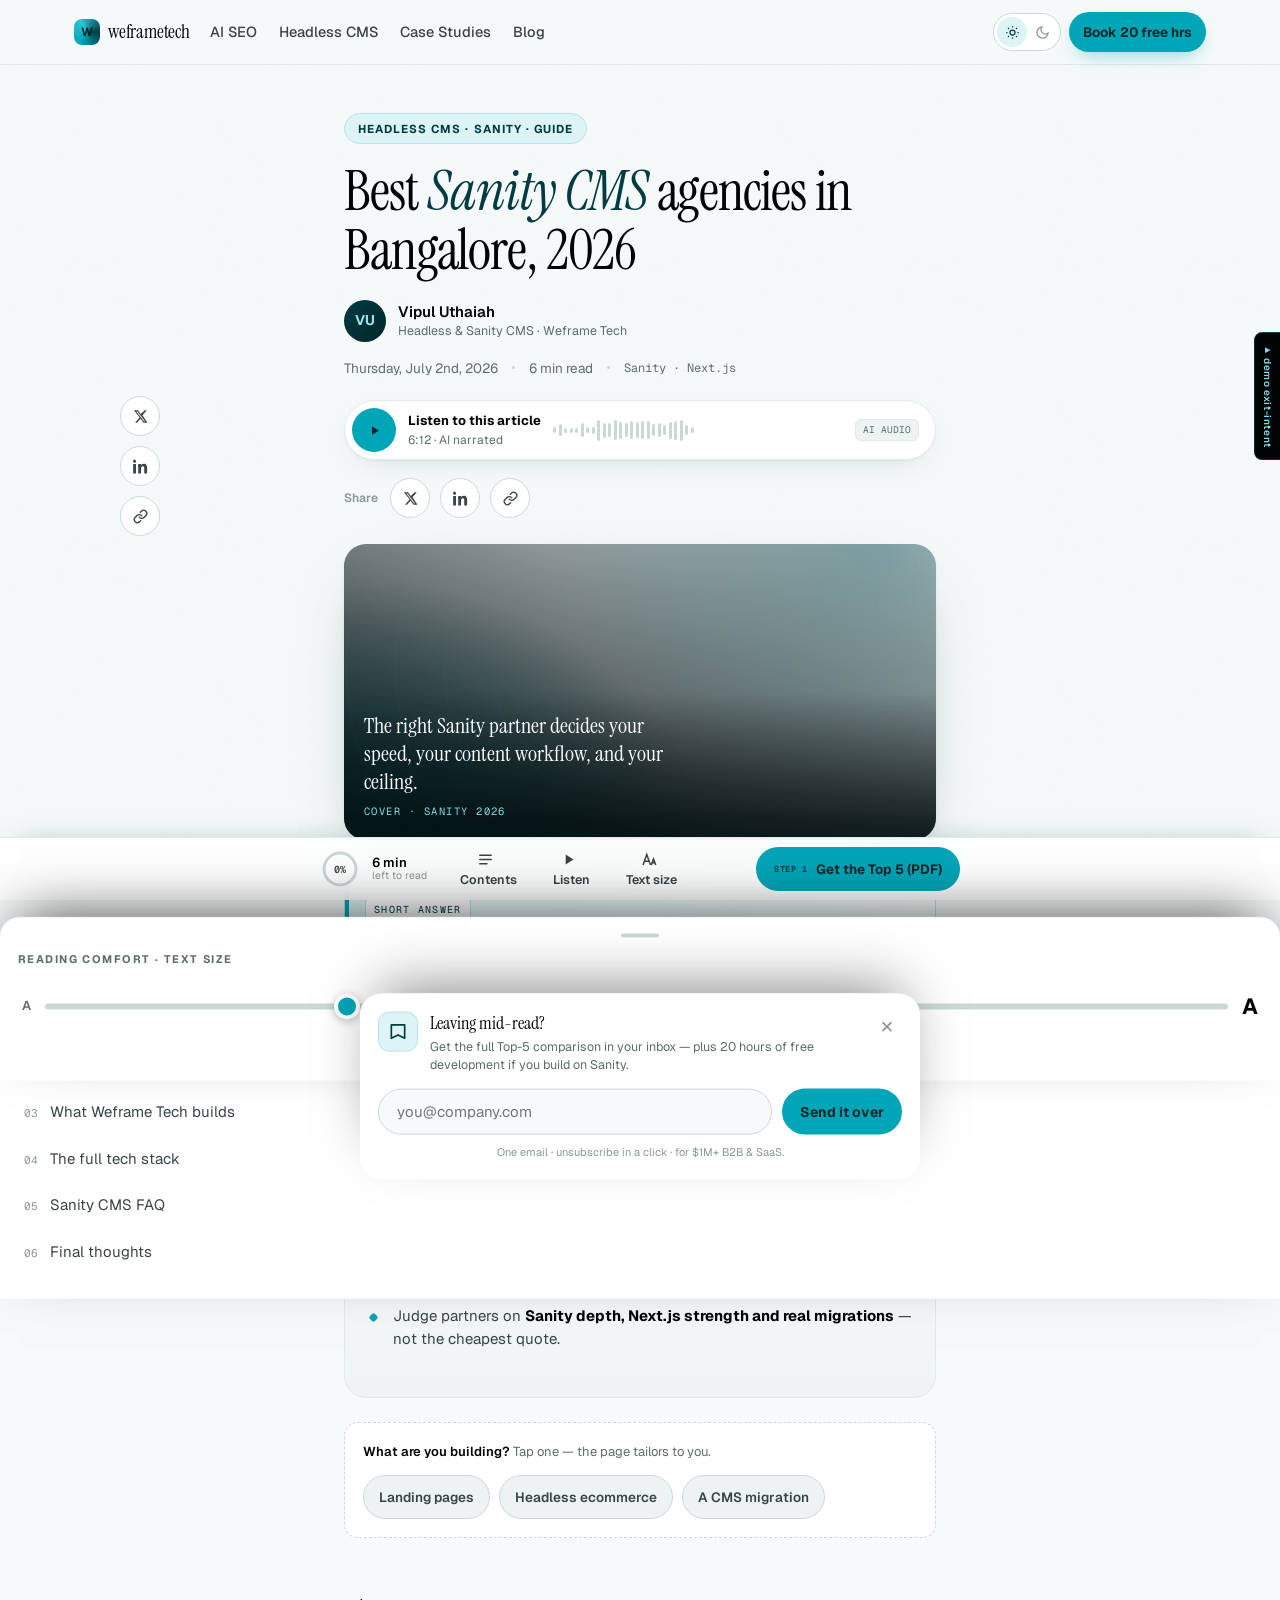
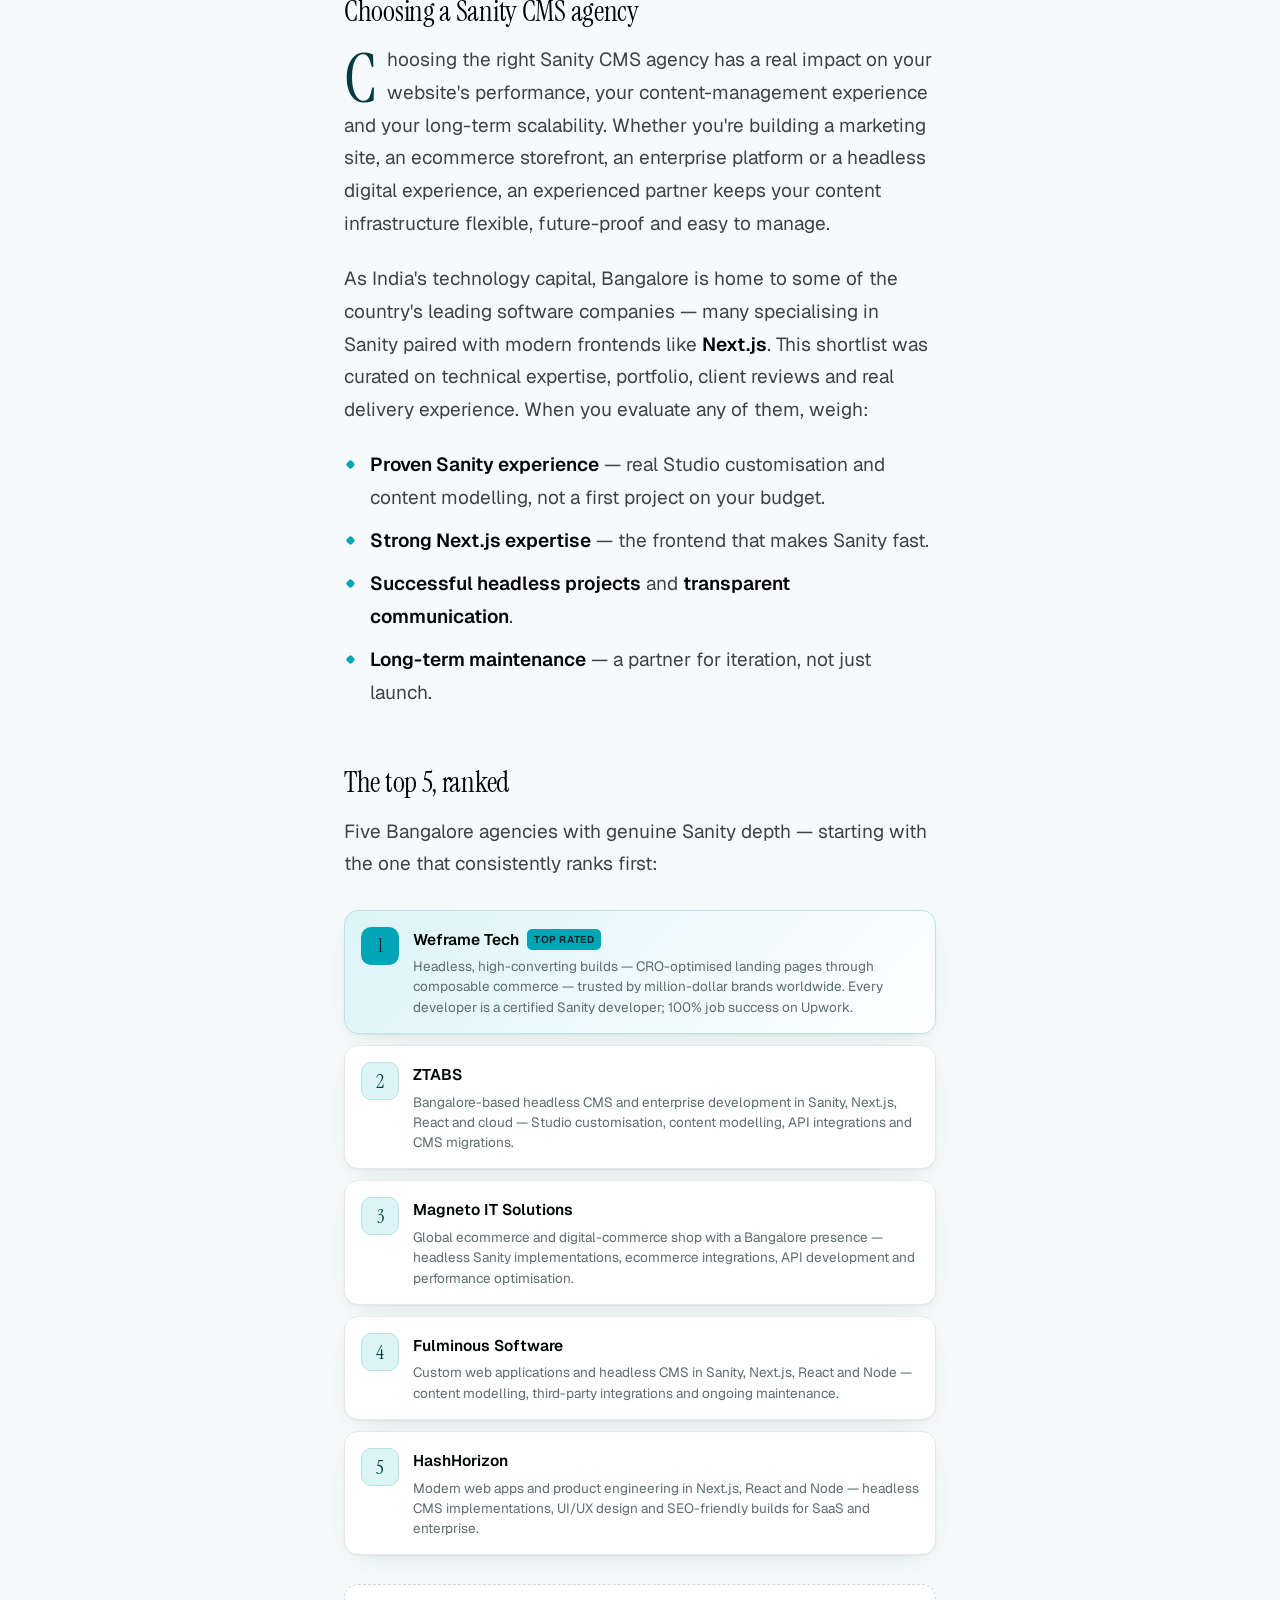
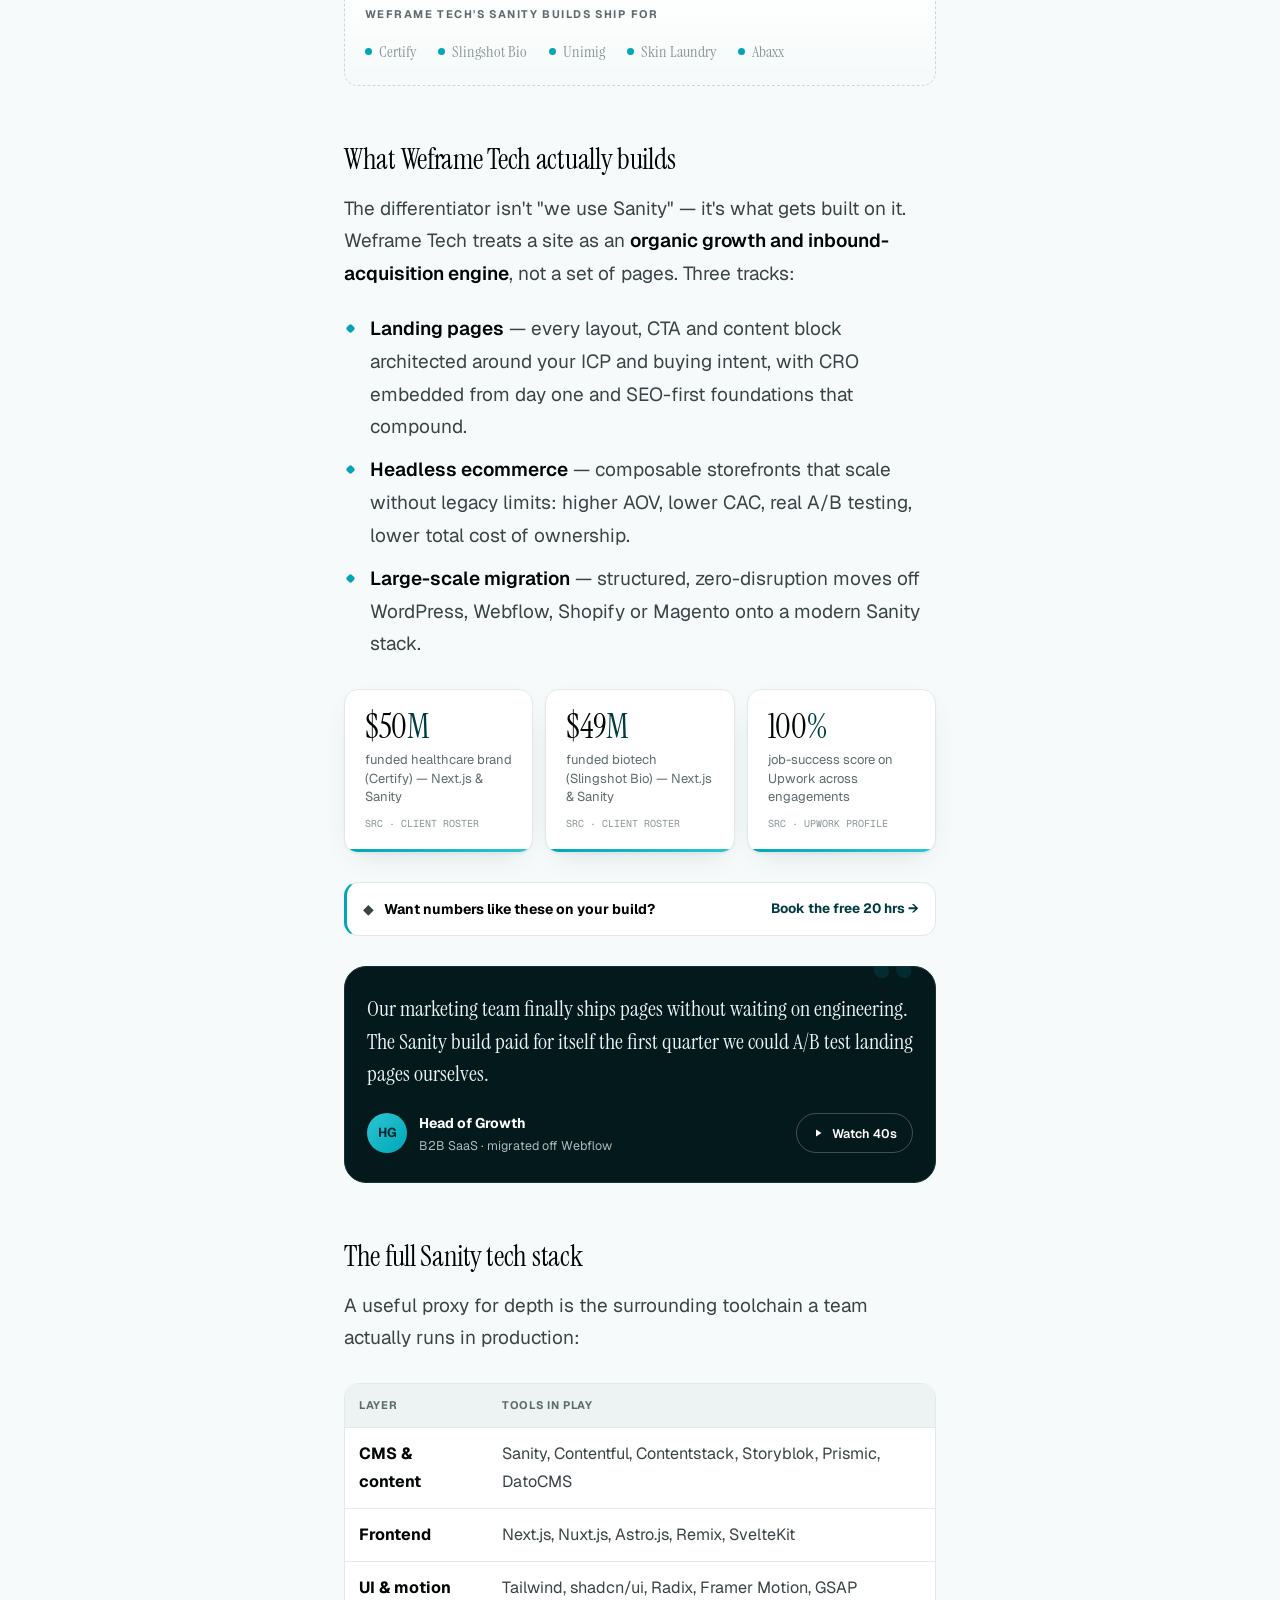
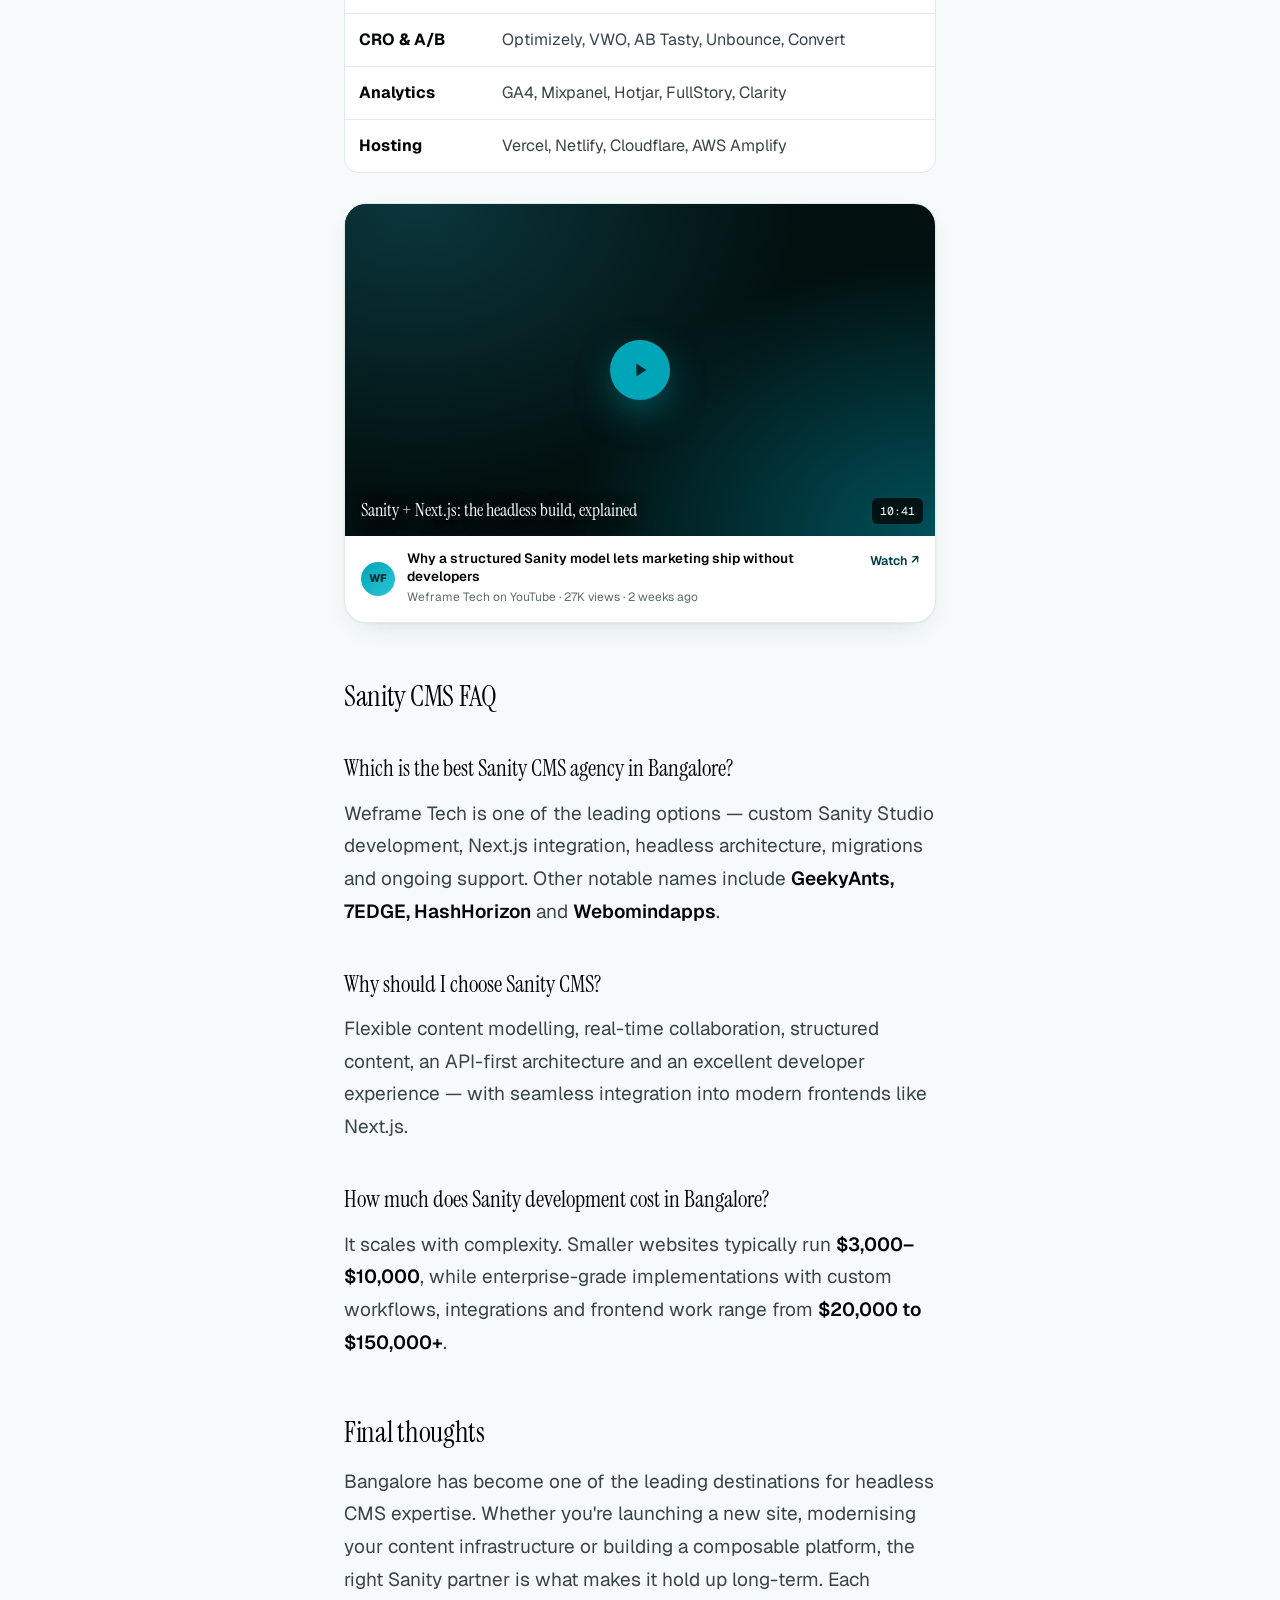
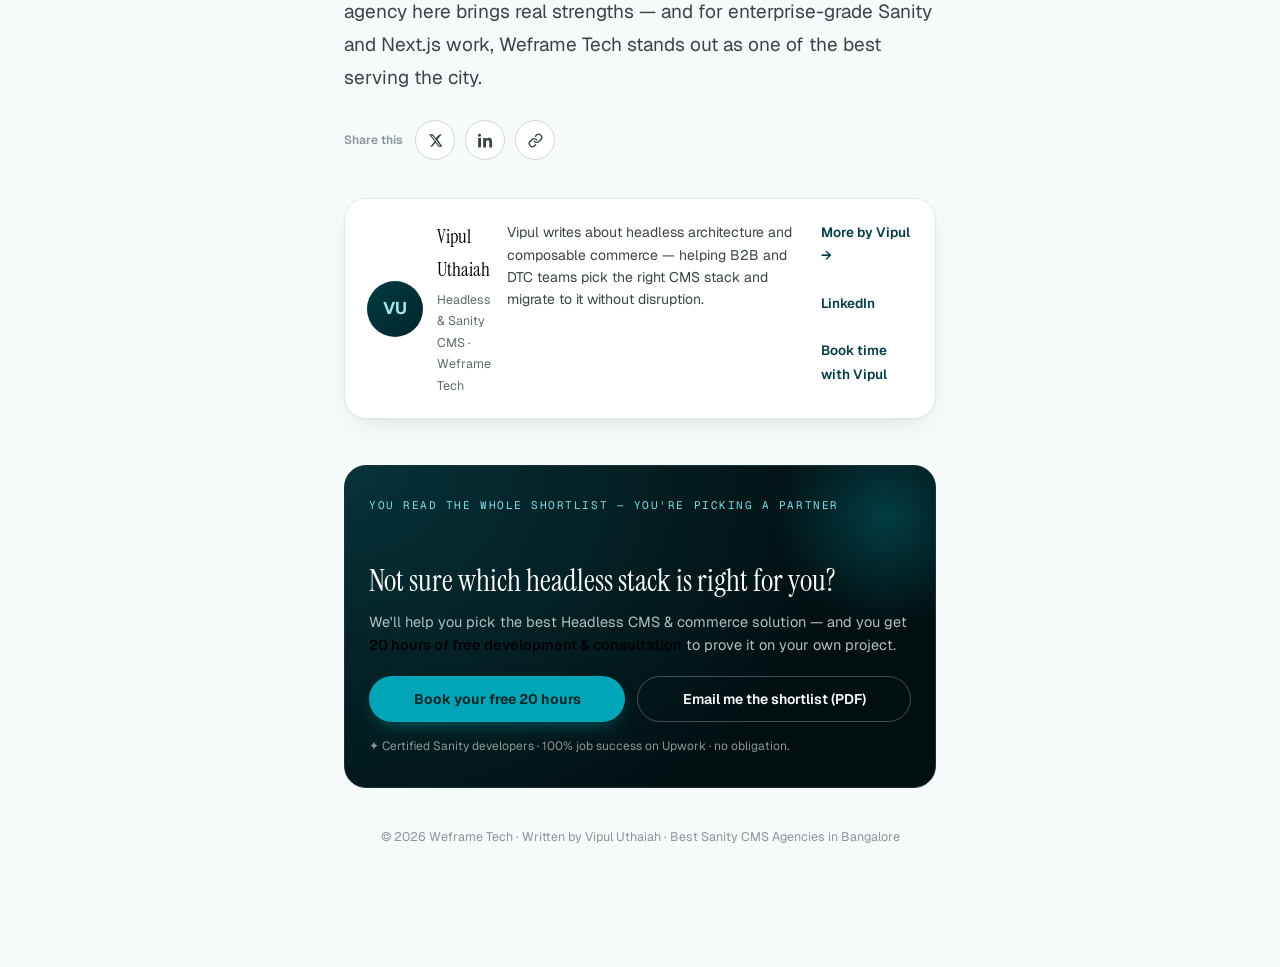
==== commit dc8f76e7: "Update index.html" ====
--- a/index.html
+++ b/index.html
@@ -1,1335 +1,706 @@
 <!DOCTYPE html>
 <html lang="en">
 <head>
-  <meta charset="UTF-8" />
-  <meta name="viewport" content="width=device-width, initial-scale=1.0" />
-  <title>Most Trusted Forex CRM in UAE | Reduce Churn by 70% - AltimaCRM</title>
-  <meta name="description" content="The best forex CRM software for brokers. Connect your sales team, retention, compliance, and finance on one platform. Book a demo today." />
-  <!-- SEO keywords woven into meta -->
-  <meta name="keywords" content="forex crm, best forex crm software for brokers, forex crm provider, forex crm solution, tools for forex broker, forex crm with mt5, forex crm mt4 mt5 ctrader, forex crm whitelabel, operations tool for brokers" />
-  <link rel="preconnect" href="https://fonts.googleapis.com" />
-  <link rel="preconnect" href="https://fonts.gstatic.com" crossorigin />
-  <link href="https://fonts.googleapis.com/css2?family=Inter:wght@300;400;500;600&display=swap" rel="stylesheet" />
-  <style>
-    *, *::before, *::after { box-sizing: border-box; margin: 0; padding: 0; }
-
-    :root {
-      --blue:         #3395FF;
-      --blue-dim:     rgba(51,149,255,.08);
-      --blue-mid:     #5aaeff;
-      --navy:         #04071B;
-      --white:        #FFFFFF;
-      --surface:      #F0F3F8;
-      --surface-2:    #E8EDF5;
-      --border:       rgba(4,7,27,.08);
-      --border-blue:  rgba(51,149,255,.22);
-      --text:         #04071B;
-      --text-muted:   #606070;
-      --text-dim:     #3a4460;
-      --green:        #16A34A;
-      --green-dim:    rgba(22,163,74,.09);
-      --green-border: rgba(22,163,74,.22);
-      --red:          #DC2626;
-      --amber:        #D97706;
-      --purple:       #7C3AED;
-      --radius-sm:    8px;
-      --radius-md:    14px;
-      --radius-lg:    20px;
-      --radius-xl:    28px;
-      --shadow-sm:    0 1px 4px rgba(4,7,27,.05), 0 2px 10px rgba(4,7,27,.04);
-      --shadow-md:    0 4px 24px rgba(4,7,27,.08), 0 1px 4px rgba(4,7,27,.04);
-      --shadow-lg:    0 12px 48px rgba(4,7,27,.1), 0 2px 8px rgba(4,7,27,.04);
-    }
-
-    /* Font weights CAPPED at 600 throughout */
-    html { scroll-behavior: smooth; }
-    body {
-      font-family: 'Inter', sans-serif;
-      background: var(--white);
-      color: var(--text);
-      line-height: 1.6;
-      overflow-x: hidden;
-      -webkit-font-smoothing: antialiased;
-    }
-
-    @keyframes fadeUp { from{opacity:0;transform:translateY(18px)} to{opacity:1;transform:none} }
-    @keyframes dot-pulse { 0%,100%{opacity:1} 50%{opacity:.25} }
-
-    .animate  { opacity:0; animation: fadeUp .6s ease forwards; }
-    .d1{animation-delay:.08s}.d2{animation-delay:.18s}.d3{animation-delay:.28s}
-    .d4{animation-delay:.38s}.d5{animation-delay:.5s}.d6{animation-delay:.62s}
-
-    .reveal { opacity:0; transform:translateY(14px); transition:opacity .55s ease,transform .55s ease; }
-    .revealed { opacity:1; transform:none; }
-
-    .container { max-width: 1120px; margin: 0 auto; padding: 0 24px; }
-    .container-narrow { max-width: 880px; margin: 0 auto; padding: 0 24px; }
-
-    /* ── Buttons ─────────────────────────────────────────── */
-    .btn-primary {
-      display: inline-flex; align-items: center; gap: 8px;
-      padding: 14px 30px; background: var(--blue); color: #fff;
-      font-size: 15px; font-weight: 600; border-radius: 10px;
-      text-decoration: none; border: none; cursor: pointer;
-      font-family: 'Inter', sans-serif; transition: all .2s;
-      box-shadow: 0 4px 24px rgba(51,149,255,.4);
-    }
-    .btn-primary:hover { background: var(--blue-mid); transform: translateY(-1px); box-shadow: 0 10px 34px rgba(51,149,255,.52); }
-
-    .btn-ghost {
-      display: inline-flex; align-items: center; gap: 8px;
-      padding: 14px 28px; background: var(--white); color: var(--text-dim);
-      font-size: 15px; font-weight: 500; border-radius: 10px;
-      border: 1px solid var(--border); text-decoration: none;
-      cursor: pointer; font-family: 'Inter', sans-serif; transition: all .2s;
-    }
-    .btn-ghost:hover { border-color: var(--border-blue); color: var(--blue); box-shadow: 0 2px 14px rgba(51,149,255,.1); }
-
-    /* ── Minimal landing nav ─────────────────────────────── */
-    nav {
-      position: sticky; top: 0; z-index: 100;
-      padding: 0 24px; height: 60px;
-      display: flex; align-items: center;
-      background: rgba(255,255,255,.95);
-      backdrop-filter: blur(24px);
-      border-bottom: 1px solid var(--border);
-      transition: box-shadow .2s;
-    }
-    .nav-inner {
-      max-width: 1120px; width: 100%; margin: 0 auto;
-      display: flex; align-items: center; justify-content: space-between;
-    }
-    .nav-logo { display: flex; align-items: center; gap: 10px; text-decoration: none; }
-    .nav-logo-mark {
-      width: 30px; height: 30px; background: var(--blue); border-radius: 8px;
-      display: flex; align-items: center; justify-content: center;
-      font-weight: 600; font-size: 13px; color: white;
-    }
-    .nav-logo-text { font-weight: 600; font-size: 16px; color: var(--navy); letter-spacing: -.02em; }
-    .nav-right { display: flex; align-items: center; gap: 16px; }
-    .nav-phone {
-      display: flex; align-items: center; gap: 7px;
-      font-size: 13px; font-weight: 500; color: var(--text-muted);
-      text-decoration: none; transition: color .15s;
-    }
-    .nav-phone:hover { color: var(--navy); }
-    .nav-phone svg { width: 14px; height: 14px; color: var(--blue); }
-
-    /* ─────────────────────────────────────────────────────
-       HERO SECTION
-    ───────────────────────────────────────────────────── */
-    .hero {
-      padding: 64px 0 0;
-      background: var(--white);
-      position: relative; overflow: hidden;
-    }
-    .hero::before {
-      content: '';
-      position: absolute; inset: 0;
-      background:
-        radial-gradient(ellipse 55% 70% at 105% -5%, rgba(51,149,255,.11) 0%, transparent 55%),
-        radial-gradient(ellipse 35% 45% at -5% 90%, rgba(51,149,255,.05) 0%, transparent 55%);
-      pointer-events: none;
-    }
-    .hero::after {
-      content: '';
-      position: absolute; inset: 0;
-      background-image: radial-gradient(circle, rgba(51,149,255,.06) 1px, transparent 1px);
-      background-size: 28px 28px;
-      mask-image: radial-gradient(ellipse 85% 85% at 75% 40%, black 20%, transparent 75%);
-      -webkit-mask-image: radial-gradient(ellipse 85% 85% at 75% 40%, black 20%, transparent 75%);
-      pointer-events: none;
-    }
-
-    .hero-layout {
-      display: grid;
-      grid-template-columns: 1fr 420px;
-      gap: 52px;
-      align-items: start;
-      position: relative; z-index: 1;
-    }
-
-    /* Eyebrow */
-    .hero-eyebrow {
-      display: inline-flex; align-items: center; gap: 7px;
-      padding: 5px 14px;
-      background: var(--green-dim); border: 1px solid var(--green-border);
-      border-radius: 100px;
-      font-size: 12px; font-weight: 600; letter-spacing: .06em;
-      color: var(--green); text-transform: uppercase; margin-bottom: 22px;
-    }
-    .hero-eyebrow::before { content:''; width:6px; height:6px; border-radius:50%; background:var(--green); animation: dot-pulse 1.8s infinite; flex-shrink:0; }
-
-    .hero-text h1 {
-      font-size: clamp(28px, 3.8vw, 48px);
-      font-weight: 600;
-      letter-spacing: -.032em;
-      line-height: 1.1;
-      color: var(--navy);
-      margin-bottom: 20px;
-    }
-    .hero-text h1 em {
-      font-style: normal;
-      color: var(--blue);
-    }
-
-    .hero-body {
-      font-size: 16px; color: var(--text-muted); line-height: 1.75;
-      max-width: 500px; margin-bottom: 32px;
-    }
-
-    .hero-ctas { display: flex; align-items: center; gap: 12px; flex-wrap: wrap; margin-bottom: 40px; }
-
-    /* Trust bar inline */
-    .hero-trust {
-      display: flex; align-items: center; flex-wrap: wrap; gap: 6px;
-      padding: 14px 0;
-      border-top: 1px solid var(--border);
-    }
-    .ht-item {
-      display: flex; align-items: center; gap: 5px;
-      font-size: 12px; font-weight: 500; color: var(--text-muted);
-    }
-    .ht-item strong { font-weight: 600; color: var(--navy); }
-    .ht-sep { color: var(--border); font-size: 14px; }
-
-    /* ── Hero Form Card ───────────────────────────────── */
-    .hero-form-wrap { padding-bottom: 0; }
-    .hero-form-card {
-      background: var(--white);
-      border: 1px solid var(--border);
-      border-radius: var(--radius-xl);
-      box-shadow: var(--shadow-lg);
-      overflow: hidden;
-      position: relative;
-    }
-    .hero-form-card::before {
-      content: ''; position: absolute; top: 0; left: 0; right: 0; height: 3px;
-      background: linear-gradient(90deg, var(--blue), var(--blue-mid));
-    }
-    .hfc-head {
-      padding: 22px 26px 18px;
-      border-bottom: 1px solid var(--border);
-    }
-    .hfc-title { font-size: 16px; font-weight: 600; letter-spacing: -.018em; color: var(--navy); margin-bottom: 2px; }
-    .hfc-sub   { font-size: 13px; color: var(--text-muted); }
-    .hfc-body  { padding: 22px 26px 26px; }
-
-    .fgroup  { display: flex; flex-direction: column; gap: 5px; margin-bottom: 12px; }
-    .flabel  { font-size: 11px; font-weight: 600; color: var(--text-dim); letter-spacing: .04em; text-transform: uppercase; }
-    .finput, .fselect {
-      padding: 10px 13px; border: 1px solid var(--border);
-      border-radius: 9px; font-size: 14px; color: var(--text);
-      font-family: 'Inter', sans-serif; background: var(--white);
-      transition: border-color .15s, box-shadow .15s; outline: none; width: 100%;
-    }
-    .finput:focus, .fselect:focus {
-      border-color: var(--blue); box-shadow: 0 0 0 3px rgba(51,149,255,.1);
-    }
-    .finput::placeholder { color: rgba(96,96,112,.42); }
-    .fselect {
-      appearance: none; cursor: pointer;
-      background-image: url("data:image/svg+xml,%3Csvg xmlns='http://www.w3.org/2000/svg' width='12' height='12' viewBox='0 0 24 24' fill='none' stroke='%23606070' stroke-width='2'%3E%3Cpath d='m6 9 6 6 6-6'/%3E%3C/svg%3E");
-      background-repeat: no-repeat; background-position: right 12px center; padding-right: 34px;
-    }
-    .finput-row { display: grid; grid-template-columns: 1fr 1fr; gap: 10px; }
-
-    .fsubmit {
-      width: 100%; padding: 14px; background: var(--blue); color: white;
-      border: none; cursor: pointer; border-radius: 10px; margin-top: 4px;
-      font-family: 'Inter', sans-serif; font-size: 15px; font-weight: 600;
-      transition: all .2s; box-shadow: 0 4px 22px rgba(51,149,255,.4);
-    }
-    .fsubmit:hover { background: var(--blue-mid); transform: translateY(-1px); box-shadow: 0 10px 32px rgba(51,149,255,.52); }
-    .fform-privacy { text-align: center; font-size: 12px; color: var(--text-muted); margin-top: 10px; }
-
-    /* ─────────────────────────────────────────────────────
-       TRUST STRIP FULL
-    ───────────────────────────────────────────────────── */
-    .trust-strip-full {
-      padding: 28px 0;
-      background: var(--surface);
-      border-top: 1px solid var(--border);
-      border-bottom: 1px solid var(--border);
-    }
-    .ts-row {
-      display: flex; align-items: center; justify-content: center;
-      gap: 0; flex-wrap: wrap;
-    }
-    .ts-item {
-      display: flex; align-items: center; gap: 8px;
-      padding: 8px 28px;
-      border-right: 1px solid var(--border);
-    }
-    .ts-item:last-child { border-right: none; }
-    .ts-icon { width: 20px; height: 20px; color: var(--blue); flex-shrink: 0; }
-    .ts-text { font-size: 13px; color: var(--text-muted); font-weight: 500; }
-    .ts-text strong { font-weight: 600; color: var(--navy); }
-
-    /* ─────────────────────────────────────────────────────
-       ROLE CARDS — who it's built for
-    ───────────────────────────────────────────────────── */
-    .roles-section {
-      padding: 88px 0 80px;
-      background: var(--white);
-    }
-    .section-eyebrow {
-      font-size: 12px; font-weight: 600; letter-spacing: .08em;
-      text-transform: uppercase; color: var(--blue); margin-bottom: 14px;
-    }
-    .section-h2 {
-      font-size: clamp(22px, 2.8vw, 36px);
-      font-weight: 600; letter-spacing: -.025em;
-      color: var(--navy); line-height: 1.2; margin-bottom: 12px;
-    }
-    .section-body {
-      font-size: 15px; color: var(--text-muted); line-height: 1.75; max-width: 520px;
-    }
-
-    .roles-grid {
-      display: grid;
-      grid-template-columns: repeat(3, 1fr);
-      gap: 16px;
-      margin-top: 52px;
-    }
-    .role-card {
-      padding: 28px 26px;
-      background: var(--white);
-      border: 1px solid var(--border);
-      border-radius: var(--radius-lg);
-      box-shadow: var(--shadow-sm);
-      transition: all .22s;
-      position: relative; overflow: hidden;
-    }
-    .role-card::before {
-      content: ''; position: absolute; top: 0; left: 0; right: 0; height: 3px;
-      background: var(--blue); opacity: 0; transition: opacity .22s;
-    }
-    .role-card:hover { transform: translateY(-3px); box-shadow: var(--shadow-md); border-color: var(--border-blue); }
-    .role-card:hover::before { opacity: 1; }
-
-    .role-icon {
-      width: 44px; height: 44px; border-radius: 12px; margin-bottom: 18px;
-      display: flex; align-items: center; justify-content: center;
-      border: 1px solid var(--border);
-    }
-    .role-icon svg { width: 20px; height: 20px; }
-    .role-card:nth-child(1) .role-icon { background: var(--blue-dim); border-color: var(--border-blue); }
-    .role-card:nth-child(1) .role-icon svg { color: var(--blue); }
-    .role-card:nth-child(2) .role-icon { background: var(--green-dim); border-color: var(--green-border); }
-    .role-card:nth-child(2) .role-icon svg { color: var(--green); }
-    .role-card:nth-child(3) .role-icon { background: rgba(124,58,237,.08); border-color: rgba(124,58,237,.2); }
-    .role-card:nth-child(3) .role-icon svg { color: var(--purple); }
-
-    .role-label {
-      font-size: 11px; font-weight: 600; letter-spacing: .08em;
-      text-transform: uppercase; color: var(--text-muted); margin-bottom: 8px;
-    }
-    .role-card h3 { font-size: 16px; font-weight: 600; letter-spacing: -.015em; color: var(--navy); margin-bottom: 10px; line-height: 1.35; }
-    .role-card p  { font-size: 14px; color: var(--text-muted); line-height: 1.7; }
-
-    /* ─────────────────────────────────────────────────────
-       OUTCOMES — before/after + charts
-    ───────────────────────────────────────────────────── */
-    .outcomes {
-      padding: 88px 0 80px;
-      background: var(--surface);
-    }
-
-    .outcome-block {
-      display: grid;
-      grid-template-columns: 1fr 1.4fr;
-      gap: 56px;
-      align-items: start;
-      padding: 40px 0;
-      border-bottom: 1px solid var(--border);
-    }
-    .outcome-block:last-of-type { border-bottom: none; }
-
-    .ob-left {}
-    .ob-metric {
-      display: inline-flex; align-items: baseline; gap: 4px;
-      margin-bottom: 6px;
-    }
-    .ob-num {
-      font-size: 42px; font-weight: 600; letter-spacing: -.04em;
-      color: var(--blue); line-height: 1;
-    }
-    .ob-sub-label {
-      font-size: 14px; font-weight: 600; color: var(--text-dim);
-      margin-bottom: 20px; letter-spacing: -.01em;
-    }
-
-    .before-after { display: flex; flex-direction: column; gap: 8px; }
-    .ba-row {
-      border-radius: 10px; padding: 12px 16px;
-    }
-    .ba-row.before { background: rgba(220,38,38,.05); border: 1px solid rgba(220,38,38,.12); }
-    .ba-row.after  { background: var(--green-dim);    border: 1px solid var(--green-border); }
-    .ba-label {
-      font-size: 10px; font-weight: 600; letter-spacing: .1em;
-      text-transform: uppercase; margin-bottom: 5px;
-    }
-    .ba-row.before .ba-label { color: rgba(220,38,38,.7); }
-    .ba-row.after  .ba-label { color: var(--green); }
-    .ba-items {
-      display: flex; flex-wrap: wrap; gap: 5px;
-    }
-    .ba-item {
-      font-size: 12px; font-weight: 500; color: var(--text-dim);
-      background: rgba(255,255,255,.7); border-radius: 5px;
-      padding: 2px 8px;
-    }
-    .ba-row.before .ba-item { color: rgba(220,38,38,.7); background: rgba(220,38,38,.06); }
-    .ba-row.after  .ba-item { color: var(--green); background: rgba(22,163,74,.08); }
-
-    /* Charts */
-    .chart-card {
-      background: var(--white); border: 1px solid var(--border);
-      border-radius: var(--radius-lg); padding: 24px;
-      box-shadow: var(--shadow-md);
-    }
-    .chart-title { font-size: 12px; font-weight: 600; letter-spacing: .06em; text-transform: uppercase; color: var(--text-muted); margin-bottom: 20px; }
-    .chart-legend { display: flex; gap: 16px; margin-top: 14px; }
-    .cl-item { display: flex; align-items: center; gap: 6px; font-size: 11px; color: var(--text-muted); font-weight: 500; }
-    .cl-dot  { width: 10px; height: 10px; border-radius: 3px; flex-shrink: 0; }
-
-    /* ─────────────────────────────────────────────────────
-       MID-PAGE CTA BANNER
-    ───────────────────────────────────────────────────── */
-    .mid-cta {
-      padding: 60px 0;
-      background: var(--white);
-      border-top: 1px solid var(--border);
-      border-bottom: 1px solid var(--border);
-    }
-    .mid-cta-inner {
-      display: flex; align-items: center; justify-content: space-between;
-      gap: 32px; flex-wrap: wrap;
-    }
-    .mid-cta-text h2 {
-      font-size: clamp(20px, 2.6vw, 30px);
-      font-weight: 600; letter-spacing: -.025em;
-      color: var(--navy); margin-bottom: 6px; line-height: 1.25;
-    }
-    .mid-cta-text p { font-size: 15px; color: var(--text-muted); }
-    .mid-cta-btns { display: flex; gap: 12px; flex-wrap: wrap; }
-
-    /* ─────────────────────────────────────────────────────
-       FEATURES GRID
-    ───────────────────────────────────────────────────── */
-    .features {
-      padding: 88px 0 80px;
-      background: var(--surface);
-    }
-    .features-grid {
-      display: grid;
-      grid-template-columns: repeat(4, 1fr);
-      gap: 14px;
-      margin-top: 52px;
-    }
-    .feat-card {
-      padding: 24px 22px;
-      background: var(--white);
-      border: 1px solid var(--border);
-      border-radius: var(--radius-lg);
-      box-shadow: var(--shadow-sm);
-      transition: all .22s;
-      position: relative; overflow: hidden;
-    }
-    .feat-card:hover { transform: translateY(-3px); box-shadow: var(--shadow-md); border-color: var(--border-blue); }
-
-    /* Dot grid overlay */
-    .feat-card::after {
-      content: ''; position: absolute; inset: 0;
-      background-image: radial-gradient(circle, rgba(51,149,255,.04) 1px, transparent 1px);
-      background-size: 18px 18px; pointer-events: none;
-    }
-
-    .feat-icon {
-      width: 44px; height: 44px; border-radius: 12px; margin-bottom: 16px;
-      display: flex; align-items: center; justify-content: center;
-      background: var(--blue-dim); border: 1px solid var(--border-blue);
-      position: relative; z-index: 1;
-    }
-    .feat-icon svg { width: 20px; height: 20px; color: var(--blue); }
-
-    .feat-card h3 {
-      font-size: 14px; font-weight: 600; letter-spacing: -.012em;
-      color: var(--navy); margin-bottom: 8px; line-height: 1.35;
-      position: relative; z-index: 1;
-    }
-    .feat-card p {
-      font-size: 12px; color: var(--text-muted); line-height: 1.65;
-      position: relative; z-index: 1;
-    }
-    .feat-kw {
-      display: inline-block; margin-top: 10px;
-      font-size: 10px;
-      color: var(--blue); background: var(--blue-dim);
-      border: 1px solid var(--border-blue); border-radius: 4px;
-      padding: 2px 7px; position: relative; z-index: 1;
-    }
-
-    /* ─────────────────────────────────────────────────────
-       TESTIMONIALS
-    ───────────────────────────────────────────────────── */
-    .testimonials {
-      padding: 88px 0 80px;
-      background: var(--white);
-    }
-    .testi-grid {
-      display: grid;
-      grid-template-columns: 1fr 1fr;
-      gap: 20px;
-      margin-top: 52px;
-    }
-    .testi-card {
-      padding: 30px 28px;
-      background: var(--surface);
-      border: 1px solid var(--border);
-      border-radius: var(--radius-lg);
-      box-shadow: var(--shadow-sm);
-      position: relative; overflow: hidden;
-      transition: all .2s;
-    }
-    .testi-card:hover { box-shadow: var(--shadow-md); border-color: var(--border-blue); }
-    .testi-card::before {
-      content: ''; position: absolute; top: 0; left: 0; right: 0; height: 3px;
-      background: linear-gradient(90deg, var(--blue), var(--blue-mid));
-    }
-    .testi-quote-mark {
-      width: 32px; height: 32px; border-radius: 8px; margin-bottom: 18px;
-      background: var(--blue-dim); border: 1px solid var(--border-blue);
-      display: flex; align-items: center; justify-content: center;
-    }
-    .testi-quote-mark svg { width: 16px; height: 16px; color: var(--blue); }
-    .testi-text {
-      font-size: 15px; color: var(--text-dim); line-height: 1.75;
-      font-style: italic; margin-bottom: 20px;
-    }
-    .testi-author {
-      display: flex; align-items: center; gap: 10px;
-    }
-    .testi-avatar {
-      width: 36px; height: 36px; border-radius: 50%;
-      background: var(--blue-dim); border: 1px solid var(--border-blue);
-      display: flex; align-items: center; justify-content: center;
-      flex-shrink: 0;
-    }
-    .testi-avatar svg { width: 18px; height: 18px; color: var(--blue); }
-    .testi-name  { font-size: 13px; font-weight: 600; color: var(--navy); }
-    .testi-role  { font-size: 12px; color: var(--text-muted); }
-
-    /* ─────────────────────────────────────────────────────
-       REPEAT CTA
-    ───────────────────────────────────────────────────── */
-    .repeat-cta {
-      padding: 80px 0;
-      background: var(--surface);
-      border-top: 1px solid var(--border);
-      text-align: center;
-    }
-    .repeat-cta h2 {
-      font-size: clamp(22px, 3vw, 38px);
-      font-weight: 600; letter-spacing: -.028em;
-      color: var(--navy); margin-bottom: 14px; line-height: 1.2;
-    }
-    .repeat-cta p {
-      font-size: 16px; color: var(--text-muted); line-height: 1.7;
-      max-width: 480px; margin: 0 auto 32px;
-    }
-    .repeat-cta-btns { display: flex; align-items: center; justify-content: center; gap: 12px; flex-wrap: wrap; }
-
-    /* ─────────────────────────────────────────────────────
-       FAQ
-    ───────────────────────────────────────────────────── */
-    .faq { padding: 88px 0 80px; background: var(--white); }
-    .faq-list {
-      max-width: 760px; margin: 52px auto 0;
-      border: 1px solid var(--border);
-      border-radius: var(--radius-lg);
-      overflow: hidden; box-shadow: var(--shadow-md);
-    }
-    .faq-item { border-bottom: 1px solid var(--border); }
-    .faq-item:last-child { border-bottom: none; }
-    .faq-q {
-      width: 100%; text-align: left; padding: 20px 24px;
-      background: var(--white); border: none; cursor: pointer;
-      display: flex; align-items: flex-start; gap: 12px;
-      font-size: 14px; font-weight: 600; color: var(--navy);
-      font-family: 'Inter', sans-serif; transition: background .15s; line-height: 1.5;
-    }
-    .faq-q:hover { background: var(--surface); }
-    .faq-q.open  { background: rgba(204,229,255,.18); color: var(--blue); }
-    .faq-q-txt   { flex: 1; }
-    .faq-icon {
-      width: 22px; height: 22px; flex-shrink: 0; border-radius: 50%;
-      border: 1px solid var(--border);
-      display: flex; align-items: center; justify-content: center;
-      font-size: 14px; color: var(--text-muted); transition: all .2s;
-      margin-top: 1px;
-    }
-    .faq-q.open .faq-icon { border-color: var(--border-blue); background: var(--blue-dim); color: var(--blue); transform: rotate(45deg); }
-    .faq-a { overflow: hidden; max-height: 0; transition: max-height .35s ease; }
-    .faq-a.open { max-height: 400px; }
-    .faq-a-inner {
-      padding: 0 24px 20px 36px;
-      font-size: 14px; color: var(--text-muted); line-height: 1.75;
-      background: rgba(204,229,255,.08);
-    }
-    .faq-a-inner a { color: var(--blue); text-decoration: none; font-weight: 600; }
-    .faq-a-inner a:hover { text-decoration: underline; }
-
-    /* ─────────────────────────────────────────────────────
-       FOOTER
-    ───────────────────────────────────────────────────── */
-    footer { padding: 36px 0; background: var(--surface); border-top: 1px solid var(--border); }
-    .footer-inner { display: flex; align-items: center; justify-content: space-between; flex-wrap: wrap; gap: 16px; }
-    .footer-logo { display: flex; align-items: center; gap: 8px; font-weight: 600; font-size: 15px; color: var(--text-muted); text-decoration: none; }
-    .footer-logo-mark { width: 26px; height: 26px; border-radius: 7px; background: var(--blue); display: flex; align-items: center; justify-content: center; font-weight: 600; font-size: 11px; color: white; }
-    .footer-links { display: flex; gap: 24px; }
-    .footer-links a { font-size: 13px; color: var(--text-muted); text-decoration: none; transition: color .15s; }
-    .footer-links a:hover { color: var(--navy); }
-    .footer-copy { font-size: 12px; color: var(--text-muted); }
-
-    /* ── Responsive ──────────────────────────────────────── */
-    @media (max-width: 1000px) {
-      .hero-layout    { grid-template-columns: 1fr; }
-      .hero-body      { max-width: 100%; }
-      .features-grid  { grid-template-columns: repeat(2,1fr); }
-    }
-    @media (max-width: 768px) {
-      .roles-grid, .testi-grid, .outcome-block { grid-template-columns: 1fr; }
-      .mid-cta-inner  { flex-direction: column; align-items: flex-start; }
-      .ts-item        { padding: 8px 16px; }
-    }
-    @media (max-width: 560px) {
-      .features-grid  { grid-template-columns: 1fr; }
-      .finput-row     { grid-template-columns: 1fr; }
-      .ts-row         { flex-direction: column; align-items: flex-start; gap: 0; }
-      .ts-item        { border-right: none; border-bottom: 1px solid var(--border); width: 100%; }
-    }
-  </style>
+<meta charset="UTF-8">
+<meta name="viewport" content="width=device-width, initial-scale=1.0, viewport-fit=cover">
+<title>Best Sanity CMS Agencies in Bangalore 2026 · Weframe Tech</title>
+<link rel="preconnect" href="https://fonts.googleapis.com">
+<link rel="preconnect" href="https://fonts.gstatic.com" crossorigin>
+<link href="https://fonts.googleapis.com/css2?family=Geist:wght@400;500;600;700&family=Geist+Mono:wght@400;500&family=Instrument+Serif:ital@0;1&display=swap" rel="stylesheet">
+<style>
+/* ===================== TOKENS ===================== */
+:root{
+  --brand-ink:#010404; --brand-slate:#404040; --brand-mist:#A4A4A4; --brand-deep:#003C42; --brand-teal:#00A6B8;
+  --teal-press:#00B9CC; --teal-bright:#2CC5D4; --teal-hi:#7FDDE7; --teal-ink:#012A2E;
+  /* LIGHT */
+  --bg:#F6FAFA; --surface:#FFFFFF; --surface-2:#EDF3F3; --surface-3:#E3ECEC;
+  --text:#010404; --text-2:#3A4446; --text-3:#5E6C6E; --text-faint:#8A9698;
+  --border:#E1E9E9; --border-2:#CCD8D8;
+  --accent:#00A6B8; --accent-press:#00B9CC; --accent-ink:#012A2E;
+  --accent-soft:#DCF4F6; --accent-soft-bd:#B8E4E9; --accent-deep:#003C42;
+  --invert-surface:#04191C; --invert-surface-2:#082A2F; --invert-text:#EAF2F2; --invert-text-2:#A9BABA; --invert-line:#153337;
+  --shadow:0 1px 2px rgba(1,4,4,.05),0 10px 30px -14px rgba(0,60,66,.18);
+  --shadow-lg:0 2px 4px rgba(1,4,4,.05),0 28px 64px -24px rgba(0,60,66,.30);
+  --grain:.30;
+  --serif:'Season Mix','Instrument Serif',Georgia,serif;
+  --sans:'Geist',-apple-system,sans-serif;
+  --mono:'Geist Mono',ui-monospace,monospace;
+  --fs:18px; --measure:640px;
+  --r-sm:8px; --r-md:14px; --r-lg:22px;
+  --safe-b:env(safe-area-inset-bottom,0px);
+}
+[data-theme="dark"]{
+  --bg:#010404; --surface:#081619; --surface-2:#0C1E21; --surface-3:#112A2E;
+  --text:#EDF3F3; --text-2:#BFCCCC; --text-3:#A4A4A4; --text-faint:#7C8A8A;
+  --border:#132A2D; --border-2:#1E3A3E;
+  --accent:#00A6B8; --accent-press:#2CC5D4; --accent-ink:#012A2E;
+  --accent-soft:#062A2F; --accent-soft-bd:#0F3A40; --accent-deep:#00A6B8;
+  --invert-surface:#0C1E21; --invert-surface-2:#112A2E; --invert-text:#EDF3F3; --invert-text-2:#BFCCCC; --invert-line:#1E3A3E;
+  --shadow:0 1px 2px rgba(0,0,0,.4),0 12px 34px -16px rgba(0,0,0,.55);
+  --shadow-lg:0 2px 6px rgba(0,0,0,.5),0 30px 72px -28px rgba(0,0,0,.75);
+  --grain:.5;
+}
+*{margin:0;padding:0;box-sizing:border-box}
+html{scroll-behavior:smooth;-webkit-text-size-adjust:100%}
+body{font-family:var(--sans);background:var(--bg);color:var(--text);-webkit-font-smoothing:antialiased;line-height:1.5;transition:background .4s ease;overflow-x:hidden}
+img,svg{display:block;max-width:100%}
+button{font-family:inherit;cursor:pointer;border:none;background:none;color:inherit}
+a{color:inherit;text-decoration:none}
+::selection{background:var(--accent-deep);color:#fff}
+:focus-visible{outline:2px solid var(--accent);outline-offset:3px;border-radius:5px}
+body::before{content:"";position:fixed;inset:0;pointer-events:none;z-index:0;opacity:var(--grain);mix-blend-mode:multiply;
+  background-image:url("data:image/svg+xml,%3Csvg xmlns='http://www.w3.org/2000/svg' width='140' height='140'%3E%3Cfilter id='n'%3E%3CfeTurbulence type='fractalNoise' baseFrequency='.9' numOctaves='2'/%3E%3CfeColorMatrix values='0 0 0 0 0 0 0 0 0 0 0 0 0 0 0 0 0 0 .03 0'/%3E%3C/filter%3E%3Crect width='140' height='140' filter='url(%23n)'/%3E%3C/svg%3E")}
+[data-theme="dark"] body::before{mix-blend-mode:screen}
+
+.progressbar{position:fixed;top:0;left:0;height:3px;background:var(--accent);width:0%;z-index:1001;box-shadow:0 0 12px var(--accent);transition:width .08s linear}
+
+/* ===================== NAVBAR (mobile-first) ===================== */
+.nav{position:sticky;top:0;z-index:100;background:color-mix(in srgb,var(--bg) 85%,transparent);backdrop-filter:blur(16px);border-bottom:1px solid var(--border);transition:background .4s,border-color .4s}
+.nav-in{max-width:1180px;margin:0 auto;display:flex;align-items:center;gap:12px;padding:0 16px;height:58px}
+.logo{font-family:var(--serif);font-weight:500;font-size:19px;letter-spacing:-.01em;display:flex;align-items:center;gap:8px;color:var(--text)}
+.logo .mark{width:26px;height:26px;border-radius:8px;background:conic-gradient(from 210deg,var(--brand-teal),var(--teal-bright),var(--brand-deep),var(--brand-teal));display:grid;place-items:center;color:#012A2E;font-family:var(--sans);font-size:12px;font-weight:700}
+.nav-links{display:none}
+.nav-right{margin-left:auto;display:flex;align-items:center;gap:8px}
+.theme-tg{display:inline-flex;align-items:center;border:1px solid var(--border-2);border-radius:100px;padding:3px;background:var(--surface)}
+.theme-tg button{width:30px;height:30px;border-radius:100px;display:grid;place-items:center;color:var(--text-faint);transition:all .2s}
+.theme-tg button.on{background:var(--accent-soft);color:var(--accent-deep)}
+.btn{display:inline-flex;align-items:center;justify-content:center;gap:8px;font-weight:600;font-size:14px;border-radius:100px;padding:10px 16px;transition:transform .15s,background .2s,border-color .2s;min-height:44px}
+.btn:active{transform:scale(.97)}
+.btn-accent{background:var(--accent);color:var(--accent-ink);font-weight:700;box-shadow:0 8px 20px -8px rgba(0,166,184,.55)}
+.btn-accent:hover{background:var(--accent-press)}
+.btn-inv{border:1px solid rgba(255,255,255,.25);color:#fff}
+.btn-inv:hover{border-color:#fff;background:rgba(255,255,255,.08)}
+.nav-cta{padding:9px 14px;font-size:13.5px;min-height:40px}
+.nav-menu{width:40px;height:40px;border-radius:10px;border:1px solid var(--border-2);display:grid;place-items:center;color:var(--text-2)}
+
+/* ===================== ARTICLE SHELL ===================== */
+.wrap{max-width:var(--measure);margin:0 auto;padding:0 20px;position:relative;z-index:1}
+.hero{padding:34px 0 0}
+.tag{display:inline-flex;align-items:center;gap:6px;font-size:11.5px;font-weight:700;letter-spacing:.09em;text-transform:uppercase;color:var(--accent-deep);background:var(--accent-soft);border:1px solid var(--accent-soft-bd);padding:6px 13px;border-radius:100px}
+h1.title{font-family:var(--serif);font-weight:500;font-size:clamp(32px,8.5vw,54px);line-height:1.05;letter-spacing:-.02em;margin:18px 0 20px;color:var(--text)}
+h1.title em{font-style:italic;color:var(--accent-deep)}
+.byline{display:flex;align-items:center;gap:12px;flex-wrap:wrap}
+.avatar{width:42px;height:42px;border-radius:50%;background:linear-gradient(135deg,var(--brand-deep),#00252A);color:#9FE4EA;display:grid;place-items:center;font-weight:700;font-size:14px;flex:none}
+.avatar.lg{width:56px;height:56px;font-size:17px}
+.byline .who{font-weight:600;color:var(--text);font-size:15px;line-height:1.2}
+.byline .who small{display:block;font-weight:400;color:var(--text-3);font-size:12.5px;margin-top:2px}
+.meta{display:flex;flex-wrap:wrap;align-items:center;gap:8px 14px;color:var(--text-3);font-size:13.5px;margin-top:16px}
+.meta .dot{width:3px;height:3px;border-radius:50%;background:var(--border-2)}
+.meta .mono{font-family:var(--mono);font-size:12px}
+
+/* AI AUDIO */
+.audio{display:flex;align-items:center;gap:12px;background:var(--surface);border:1px solid var(--border);border-radius:100px;padding:7px 16px 7px 7px;box-shadow:var(--shadow);margin-top:22px}
+.audio .au-btn{width:44px;height:44px;border-radius:50%;background:var(--accent);color:var(--accent-ink);display:grid;place-items:center;flex:none;transition:background .2s}
+.audio .au-btn:hover{background:var(--accent-press)}
+.audio .au-wave{display:flex;align-items:center;gap:2.5px;height:24px;flex:1;min-width:0;overflow:hidden}
+.audio .au-wave i{width:3px;border-radius:2px;background:var(--border-2);height:30%}
+.audio.playing .au-wave i{background:var(--accent);animation:wv 1s ease-in-out infinite alternate}
+@keyframes wv{from{transform:scaleY(.4)}to{transform:scaleY(1.4)}}
+.audio .au-lbl{font-size:12px;color:var(--text-3);white-space:nowrap}
+.audio .au-lbl b{display:block;color:var(--text);font-size:13px}
+.audio .au-badge{font-family:var(--mono);font-size:9.5px;background:var(--surface-2);border:1px solid var(--border);color:var(--text-3);padding:3px 7px;border-radius:6px;white-space:nowrap}
+
+/* SHARE (inline row — always present, mobile-safe) */
+.share-row{display:flex;align-items:center;gap:10px;margin-top:18px}
+.share-row .lbl{font-size:12px;color:var(--text-faint);font-weight:600;margin-right:2px}
+.sh{width:40px;height:40px;border-radius:50%;border:1px solid var(--border-2);display:grid;place-items:center;color:var(--text-2);transition:all .2s;background:var(--surface)}
+.sh:hover{background:var(--accent);color:var(--accent-ink);border-color:var(--accent);transform:translateY(-2px)}
+
+/* COVER IMAGE */
+.cover{margin:26px 0 0;border-radius:var(--r-lg);overflow:hidden;position:relative;aspect-ratio:16/10;box-shadow:var(--shadow-lg);background:
+ radial-gradient(100% 150% at 90% 0%,#00505A55,transparent 55%),radial-gradient(110% 160% at 0% 100%,#0A3238,transparent 55%),linear-gradient(200deg,#08222633,#010B0C)}
+.cover .rings{position:absolute;inset:-40%;background:repeating-radial-gradient(circle at 50% 45%,transparent 0 48px,rgba(0,166,184,.06) 48px 49px)}
+.cover .cv-cap{position:absolute;left:0;right:0;bottom:0;padding:20px;color:#fff;background:linear-gradient(transparent,rgba(1,11,12,.82))}
+.cover .cvt{font-family:var(--serif);font-size:clamp(17px,5vw,22px);font-weight:500;line-height:1.28;max-width:30ch}
+.cover .cvk{font-family:var(--mono);font-size:10.5px;letter-spacing:.14em;color:var(--teal-hi);margin-top:8px}
+
+/* ===================== PROSE ===================== */
+.prose{font-size:var(--fs);line-height:1.72;color:var(--text-2);margin-top:30px}
+.prose > p:first-of-type::first-letter{font-family:var(--serif);font-size:3.6em;font-weight:500;float:left;line-height:.8;padding:8px 10px 0 0;color:var(--accent-deep)}
+.prose h2{font-family:var(--serif);color:var(--text);font-weight:500;font-size:calc(var(--fs)*1.55);line-height:1.16;letter-spacing:-.01em;margin:1.9em 0 .55em;scroll-margin-top:78px}
+.prose h3{font-family:var(--serif);color:var(--text);font-weight:500;font-size:calc(var(--fs)*1.2);margin:1.6em 0 .4em;scroll-margin-top:78px}
+.prose p{margin:0 0 1.2em}
+.prose strong{color:var(--text);font-weight:600}
+.prose ul{margin:0 0 1.3em;padding-left:0;list-style:none}
+.prose ul li{position:relative;padding-left:26px;margin-bottom:.55em}
+.prose ul li::before{content:"";position:absolute;left:3px;top:.62em;width:7px;height:7px;border-radius:2px;background:var(--accent);transform:rotate(45deg)}
+.prose a.ln{color:var(--accent-deep);font-weight:600;border-bottom:1.5px solid var(--accent-soft-bd)}
+.prose a.ln:hover{border-color:var(--accent)}
+.prose blockquote{border-left:3px solid var(--accent);padding:2px 0 2px 20px;margin:1.5em 0;font-family:var(--serif);font-size:calc(var(--fs)*1.14);color:var(--text);font-style:italic;line-height:1.4}
+
+/* TL;DR / AI SUMMARY */
+.tldr{border:1px solid var(--border);background:linear-gradient(180deg,var(--surface),var(--surface-2));border-radius:var(--r-lg);padding:22px 22px}
+.tldr .tl-head{display:flex;align-items:center;gap:10px;margin-bottom:14px;flex-wrap:wrap}
+.tldr .tl-spark{width:26px;height:26px;border-radius:8px;background:var(--brand-ink);color:var(--teal-hi);display:grid;place-items:center;flex:none}
+[data-theme="dark"] .tldr .tl-spark{background:var(--accent);color:var(--accent-ink)}
+.tldr .tl-title{font-weight:700;font-size:12px;letter-spacing:.1em;text-transform:uppercase;color:var(--text)}
+.tldr .tl-chip{margin-left:auto;font-family:var(--mono);font-size:10px;color:var(--text-3);border:1px solid var(--border);border-radius:6px;padding:3px 8px;background:var(--surface)}
+.tldr ul{list-style:none}
+.tldr li{position:relative;padding-left:24px;margin-bottom:9px;font-size:15px;line-height:1.5;color:var(--text-2)}
+.tldr li b{color:var(--text)}
+.tldr li::before{content:"→";position:absolute;left:2px;color:var(--accent);font-weight:700}
+
+/* ANSWER CAPSULE (landed conversion) */
+.capsule{border:1px solid var(--accent-soft-bd);background:linear-gradient(135deg,var(--accent-soft),var(--surface));border-radius:var(--r-lg);padding:20px;position:relative;overflow:hidden;margin-top:26px}
+.capsule::before{content:"";position:absolute;left:0;top:0;bottom:0;width:4px;background:var(--accent)}
+.capsule .cap-badge{font-family:var(--mono);font-size:10px;letter-spacing:.13em;text-transform:uppercase;color:var(--accent-deep);background:var(--surface);border:1px solid var(--accent-soft-bd);border-radius:6px;padding:4px 8px;display:inline-block;margin-bottom:10px}
+.capsule .cap-txt{font-size:15.5px;line-height:1.55;color:var(--text)}
+.capsule .cap-txt b{color:var(--accent-deep)}
+.capsule .cap-actions{display:flex;flex-wrap:wrap;gap:10px;margin-top:14px}
+.capsule .cap-pdf{display:inline-flex;align-items:center;gap:8px;font-size:13.5px;font-weight:700;color:var(--accent-ink);background:var(--accent);border-radius:100px;padding:10px 16px;min-height:44px}
+.capsule .cap-pdf:hover{background:var(--accent-press)}
+.capsule .cap-jump{display:inline-flex;align-items:center;gap:6px;font-size:13.5px;font-weight:600;color:var(--text-2);border:1px solid var(--border-2);border-radius:100px;padding:10px 16px;min-height:44px}
+
+/* SELF-QUALIFIER (skim conversion) */
+.qualify{margin-top:24px;padding:18px;border:1px dashed var(--border-2);border-radius:var(--r-md);background:var(--surface)}
+.qualify .q-lbl{font-size:13px;color:var(--text-3);margin-bottom:12px}
+.qualify .q-lbl b{color:var(--text);font-weight:600}
+.qualify .q-chips{display:flex;flex-wrap:wrap;gap:9px}
+.qualify .q-chip{display:inline-flex;align-items:center;gap:8px;font-size:13.5px;font-weight:600;color:var(--text-2);background:var(--surface-2);border:1px solid var(--border-2);border-radius:100px;padding:11px 15px;min-height:44px;transition:all .18s;flex:1 1 auto;justify-content:center}
+.qualify .q-chip:hover{border-color:var(--accent);color:var(--text)}
+.qualify .q-chip.on{background:var(--accent);color:var(--accent-ink);border-color:var(--accent)}
+.qualify .q-ack{font-size:13px;color:var(--accent-deep);margin-top:12px;display:none;align-items:center;gap:8px;font-weight:600}
+.qualify .q-ack.show{display:flex;animation:fadeUp .35s both}
+@keyframes fadeUp{from{opacity:0;transform:translateY(8px)}to{opacity:1;transform:none}}
+
+/* LISTICLE (ranked) */
+.listicle{margin:1.5em 0;display:grid;gap:11px}
+.listicle .li{display:flex;gap:14px;background:var(--surface);border:1px solid var(--border);border-radius:var(--r-md);padding:16px;box-shadow:var(--shadow);transition:transform .2s,border-color .2s}
+.listicle .li:hover{border-color:var(--accent-soft-bd)}
+.listicle .li.top{border-color:var(--accent-soft-bd);background:linear-gradient(135deg,var(--accent-soft),var(--surface))}
+.listicle .li .rank{font-family:var(--serif);font-size:20px;font-weight:500;color:var(--accent-ink);background:var(--accent);width:38px;height:38px;border-radius:10px;display:grid;place-items:center;flex:none}
+.listicle .li:not(.top) .rank{color:var(--accent-deep);background:var(--accent-soft);border:1px solid var(--accent-soft-bd)}
+.listicle .li .li-t{font-weight:600;color:var(--text);font-size:15.5px;margin-bottom:3px;display:flex;align-items:center;gap:8px;flex-wrap:wrap}
+.listicle .li .li-badge{font-size:10px;font-weight:700;letter-spacing:.06em;text-transform:uppercase;color:var(--accent-ink);background:var(--accent);padding:2px 7px;border-radius:5px}
+.listicle .li .li-d{font-size:13.5px;color:var(--text-3);line-height:1.5}
+
+/* METRIC CARDS */
+.metrics{display:grid;grid-template-columns:1fr;gap:12px;margin:1.5em 0}
+.metric{background:var(--surface);border:1px solid var(--border);border-radius:var(--r-md);padding:20px;position:relative;overflow:hidden;box-shadow:var(--shadow)}
+.metric::after{content:"";position:absolute;inset:auto 0 0 0;height:3px;background:linear-gradient(90deg,var(--accent),var(--teal-bright))}
+.metric .m-val{font-family:var(--serif);font-size:34px;font-weight:500;letter-spacing:-.01em;color:var(--text);line-height:1}
+.metric .m-val span{color:var(--accent-deep)}
+.metric .m-lbl{font-size:13px;color:var(--text-3);margin-top:7px;line-height:1.4}
+.metric .m-src{font-family:var(--mono);font-size:10px;color:var(--text-faint);margin-top:9px}
+
+/* TESTIMONIAL (text + video) */
+.testimonial{background:var(--invert-surface);color:var(--invert-text);border:1px solid var(--invert-line);border-radius:var(--r-lg);padding:26px 22px;margin:1.6em 0;position:relative;overflow:hidden}
+.testimonial::before{content:"“";position:absolute;top:-30px;right:12px;font-family:var(--serif);font-size:150px;color:rgba(0,166,184,.14);line-height:1}
+.testimonial .t-quote{font-family:var(--serif);font-size:calc(var(--fs)*1.14);line-height:1.5;position:relative}
+.testimonial .t-who{display:flex;align-items:center;gap:12px;margin-top:20px;flex-wrap:wrap}
+.testimonial .t-who .avatar{background:linear-gradient(135deg,var(--teal-bright),var(--brand-teal));color:#012A2E;width:40px;height:40px;font-size:13px}
+.testimonial .t-name{font-weight:700;font-size:14px;color:#fff}
+.testimonial .t-role{font-size:12.5px;color:var(--invert-text-2)}
+.testimonial .t-play{margin-left:auto;display:inline-flex;align-items:center;gap:8px;border:1px solid rgba(255,255,255,.24);border-radius:100px;padding:9px 15px;font-size:12.5px;font-weight:600;color:#fff;transition:background .2s;min-height:40px}
+.testimonial .t-play:hover{background:rgba(0,166,184,.2)}
+
+/* TRUSTED BY */
+.trusted{margin:1.5em 0;padding:20px;border:1px dashed var(--border-2);border-radius:var(--r-md);background:linear-gradient(180deg,var(--surface),transparent)}
+.trusted .tr-lbl{font-size:11px;font-weight:700;letter-spacing:.13em;text-transform:uppercase;color:var(--text-3);margin-bottom:14px}
+.trusted .tr-logos{display:flex;flex-wrap:wrap;gap:12px 22px;align-items:center}
+.wordmark{font-family:var(--serif);font-weight:500;font-size:16px;color:var(--text-faint);display:flex;align-items:center;gap:7px;transition:color .25s}
+.wordmark:hover{color:var(--text)}
+.wordmark i{width:7px;height:7px;border-radius:50%;flex:none;background:var(--accent)}
+
+/* YOUTUBE CARD */
+.yt-card{border:1px solid var(--border);border-radius:var(--r-lg);overflow:hidden;background:var(--surface);margin:1.6em 0;box-shadow:var(--shadow)}
+.yt-thumb{aspect-ratio:16/9;position:relative;background:radial-gradient(120% 160% at 12% 0%,#0A363C,transparent 55%),radial-gradient(120% 160% at 100% 100%,#00505A,transparent 52%),#02100F;display:grid;place-items:center}
+.yt-thumb .yt-play{width:60px;height:60px;border-radius:50%;background:var(--accent);display:grid;place-items:center;color:#012A2E;box-shadow:0 14px 40px -8px rgba(0,166,184,.7);transition:transform .2s}
+.yt-card:hover .yt-play{transform:scale(1.08)}
+.yt-thumb .yt-dur{position:absolute;bottom:12px;right:12px;background:rgba(0,0,0,.75);color:#fff;font-family:var(--mono);font-size:11.5px;padding:3px 8px;border-radius:6px}
+.yt-thumb .yt-ot{position:absolute;left:16px;bottom:14px;right:16px;color:#fff;font-family:var(--serif);font-size:18px;font-weight:500;line-height:1.25;text-shadow:0 2px 18px rgba(0,0,0,.6)}
+.yt-meta{display:flex;align-items:center;gap:12px;padding:14px 16px}
+.yt-meta .yt-ch{width:34px;height:34px;border-radius:50%;background:linear-gradient(135deg,var(--brand-teal),var(--teal-bright));display:grid;place-items:center;color:#012A2E;font-size:11px;font-weight:800;flex:none}
+.yt-meta .yt-t{font-weight:600;font-size:13.5px;color:var(--text);line-height:1.3}
+.yt-meta .yt-s{font-size:12px;color:var(--text-3);margin-top:2px}
+.yt-meta .yt-open{margin-left:auto;font-size:12.5px;font-weight:600;color:var(--accent-deep);white-space:nowrap;align-self:flex-start}
+
+/* TABLE */
+.tbl-scroll{overflow-x:auto;margin:1.5em 0;-webkit-overflow-scrolling:touch}
+.tbl{width:100%;min-width:440px;border-collapse:separate;border-spacing:0;font-size:calc(var(--fs)*.85);border:1px solid var(--border);border-radius:var(--r-md);overflow:hidden;background:var(--surface)}
+.tbl th{background:var(--surface-2);text-align:left;font-weight:700;font-size:11px;letter-spacing:.06em;text-transform:uppercase;color:var(--text-3);padding:12px 14px;border-bottom:1px solid var(--border)}
+.tbl td{padding:12px 14px;border-bottom:1px solid var(--border);color:var(--text-2)}
+.tbl tr:last-child td{border-bottom:0}
+.tbl td b{color:var(--text)}
+
+/* PROOF-BREAK MICRO-ASK (inline soft conversion) */
+.micro{display:flex;align-items:center;gap:10px;margin:1.4em 0;padding:14px 16px;border-radius:var(--r-md);border:1px solid var(--border);border-left:3px solid var(--accent);background:var(--surface);font-size:14px;color:var(--text-2)}
+.micro b{color:var(--text)}
+.micro a{margin-left:auto;white-space:nowrap;color:var(--accent-deep);font-weight:700;font-size:13.5px}
+
+/* AUTHOR BOX (end) */
+.authorbox{display:flex;gap:16px;border:1px solid var(--border);border-radius:var(--r-lg);padding:22px;background:var(--surface);box-shadow:var(--shadow);margin-top:2em;flex-direction:column}
+.authorbox .ab-head{display:flex;gap:14px;align-items:center}
+.authorbox .ab-name{font-family:var(--serif);font-weight:500;font-size:19px;color:var(--text)}
+.authorbox .ab-role{font-size:12.5px;color:var(--text-3);margin-top:2px}
+.authorbox p{font-size:14px;color:var(--text-2);line-height:1.6}
+.authorbox .ab-links{display:flex;gap:14px;flex-wrap:wrap;font-size:13.5px;font-weight:600;color:var(--accent-deep)}
+
+/* END ZONE (finish conversion) */
+.endzone{margin:2.4em 0 0;border-radius:var(--r-lg);background:radial-gradient(150% 230% at 0% 0%,#06333A 0%,#020F11 58%);color:#EEF4F4;padding:30px 24px;position:relative;overflow:hidden;border:1px solid var(--invert-line)}
+.endzone::before{content:"";position:absolute;top:-70px;right:-70px;width:240px;height:240px;border-radius:50%;background:radial-gradient(circle,rgba(0,166,184,.3),transparent 65%)}
+.endzone .ez-kick{font-family:var(--mono);font-size:11px;letter-spacing:.14em;text-transform:uppercase;color:var(--teal-hi);margin-bottom:12px;position:relative}
+.endzone h3{font-family:var(--serif);font-weight:500;font-size:clamp(24px,6.5vw,30px);line-height:1.18;color:#fff;position:relative}
+.endzone p{color:#AFC0C0;font-size:14.5px;margin:12px 0 20px;line-height:1.6;position:relative}
+.endzone .ez-row{display:flex;gap:12px;flex-wrap:wrap;position:relative}
+.endzone .ez-row .btn{flex:1 1 auto}
+.endzone .ez-note{font-size:12px;color:#8A9797;margin-top:14px;display:flex;gap:8px;position:relative}
+
+.foot{max-width:var(--measure);margin:0 auto;padding:40px 20px calc(120px + var(--safe-b));color:var(--text-faint);font-size:12.5px;text-align:center}
+
+/* ===================== READING COMPANION (persistent, mobile-first) ===================== */
+.companion{position:fixed;left:0;right:0;bottom:0;z-index:600;padding:8px 12px calc(8px + var(--safe-b));background:color-mix(in srgb,var(--surface) 92%,transparent);backdrop-filter:blur(18px);border-top:1px solid var(--border);box-shadow:0 -8px 30px -18px rgba(0,60,66,.4);transition:background .4s,border-color .4s}
+.comp-in{max-width:var(--measure);margin:0 auto;display:flex;align-items:center;gap:8px}
+.comp-ring{width:40px;height:40px;flex:none;position:relative;display:grid;place-items:center}
+.comp-ring svg{transform:rotate(-90deg)}
+.comp-ring .pct{position:absolute;font-family:var(--mono);font-size:10px;font-weight:600;color:var(--text-2)}
+.comp-left{display:flex;flex-direction:column;line-height:1.1;min-width:0}
+.comp-left .cl-min{font-size:12px;font-weight:600;color:var(--text);white-space:nowrap}
+.comp-left .cl-lbl{font-size:10.5px;color:var(--text-faint);white-space:nowrap}
+.comp-tools{display:flex;gap:4px;margin-left:2px}
+.comp-tool{width:40px;height:40px;border-radius:10px;display:grid;place-items:center;color:var(--text-2);border:1px solid transparent;transition:all .18s}
+.comp-tool:hover,.comp-tool.on{background:var(--surface-2);color:var(--text)}
+.comp-cta{margin-left:auto;background:var(--accent);color:var(--accent-ink);font-weight:700;font-size:13px;border-radius:100px;padding:10px 15px;min-height:44px;display:inline-flex;align-items:center;gap:7px;white-space:nowrap;transition:background .25s}
+.comp-cta:hover{background:var(--accent-press)}
+.comp-cta.warm{animation:none}
+.comp-cta.hot{box-shadow:0 0 0 0 rgba(0,166,184,.5);animation:hotpulse 2.2s ease-out 1}
+@keyframes hotpulse{0%{box-shadow:0 0 0 0 rgba(0,166,184,.5)}100%{box-shadow:0 0 0 16px rgba(0,166,184,0)}}
+.comp-tier{font-family:var(--mono);font-size:8.5px;letter-spacing:.08em;text-transform:uppercase;opacity:.85;margin-right:1px}
+
+/* labels hidden on tools by default (icon-only mobile) */
+.comp-tool .lbl{display:none}
+
+/* ===================== SHEETS (TOC / Aa) ===================== */
+.scrim{position:fixed;inset:0;background:rgba(1,4,4,.5);backdrop-filter:blur(2px);z-index:700;opacity:0;pointer-events:none;transition:opacity .3s}
+.scrim.show{opacity:1;pointer-events:auto}
+.sheet{position:fixed;left:0;right:0;bottom:0;z-index:701;background:var(--surface);border-radius:20px 20px 0 0;border-top:1px solid var(--border);box-shadow:0 -20px 60px -20px rgba(0,0,0,.5);padding:8px 18px calc(24px + var(--safe-b));transform:translateY(110%);transition:transform .38s cubic-bezier(.2,.8,.2,1);max-height:76vh;overflow-y:auto}
+.sheet.show{transform:translateY(0)}
+.sheet .grab{width:38px;height:4px;border-radius:4px;background:var(--border-2);margin:8px auto 14px}
+.sheet .sh-title{font-size:11px;font-weight:700;letter-spacing:.13em;text-transform:uppercase;color:var(--text-3);margin-bottom:8px}
+.sheet-toc a{display:flex;gap:12px;align-items:baseline;font-size:15px;color:var(--text-2);padding:12px 6px;border-radius:10px}
+.sheet-toc a .n{font-family:var(--mono);font-size:11px;color:var(--text-faint)}
+.sheet-toc a:hover,.sheet-toc a.active{background:var(--surface-2);color:var(--accent-deep)}
+.sheet-toc a.active{font-weight:600}
+/* a11y slider (real range) */
+.aa-row{display:flex;align-items:center;gap:14px;padding:14px 4px 6px}
+.aa-row .aa-s{font-size:13px;color:var(--text-3);font-weight:600}
+.aa-row .aa-l{font-size:22px;color:var(--text);font-weight:700}
+.aa-row input[type=range]{-webkit-appearance:none;appearance:none;flex:1;height:6px;border-radius:6px;background:var(--border-2);outline:none}
+.aa-row input[type=range]::-webkit-slider-thumb{-webkit-appearance:none;width:26px;height:26px;border-radius:50%;background:var(--accent);border:4px solid var(--surface);box-shadow:0 2px 8px rgba(0,0,0,.25);cursor:grab}
+.aa-row input[type=range]::-moz-range-thumb{width:26px;height:26px;border-radius:50%;background:var(--accent);border:4px solid var(--surface);box-shadow:0 2px 8px rgba(0,0,0,.25);cursor:grab}
+.aa-preview{font-size:13px;color:var(--text-faint);text-align:center;padding-top:8px}
+.aa-val{font-family:var(--mono);font-size:12px;color:var(--accent-deep);font-weight:600}
+
+/* ===================== EXIT-MATCHED CAPTURE ===================== */
+.exit-cap{position:fixed;left:0;right:0;bottom:0;z-index:800;background:var(--surface);border-radius:20px 20px 0 0;border-top:1px solid var(--border);box-shadow:0 -22px 60px -20px rgba(0,0,0,.5);padding:18px 18px calc(20px + var(--safe-b));transform:translateY(130%);transition:transform .5s cubic-bezier(.2,.8,.2,1);max-width:560px;margin:0 auto}
+.exit-cap.show{transform:translateY(0)}
+.exit-cap .xc-top{display:flex;align-items:flex-start;gap:12px}
+.exit-cap .xc-ic{width:40px;height:40px;border-radius:11px;background:var(--accent-soft);border:1px solid var(--accent-soft-bd);display:grid;place-items:center;color:var(--accent-deep);flex:none}
+.exit-cap .xc-t{font-family:var(--serif);font-size:18px;font-weight:500;color:var(--text);line-height:1.25}
+.exit-cap .xc-s{font-size:12.5px;color:var(--text-3);margin-top:4px;line-height:1.45}
+.exit-cap .xc-close{margin-left:auto;color:var(--text-faint);width:30px;height:30px;border-radius:8px;display:grid;place-items:center;flex:none}
+.exit-cap .xc-form{display:flex;gap:10px;margin-top:14px}
+.exit-cap .xc-form input{flex:1;min-width:0;border:1px solid var(--border-2);background:var(--bg);border-radius:100px;padding:12px 18px;font-family:inherit;font-size:15px;color:var(--text);outline:none}
+.exit-cap .xc-form input:focus{border-color:var(--accent)}
+.exit-cap .xc-form button{background:var(--accent);color:var(--accent-ink);font-weight:700;font-size:14px;border-radius:100px;padding:12px 18px;white-space:nowrap;min-height:46px}
+.exit-cap .xc-note{font-size:11px;color:var(--text-faint);margin-top:9px;text-align:center}
+.exit-cap.done .xc-top,.exit-cap.done .xc-form,.exit-cap.done .xc-note{display:none}
+.exit-cap .xc-done{display:none;align-items:center;gap:12px;padding:4px}
+.exit-cap.done .xc-done{display:flex;animation:fadeUp .4s both}
+.exit-cap .xc-done .xd-ic{width:40px;height:40px;border-radius:50%;background:var(--accent);color:var(--accent-ink);display:grid;place-items:center;flex:none}
+.exit-cap .xc-done .xd-t{font-weight:600;color:var(--text);font-size:15px}
+.exit-cap .xc-done .xd-s{font-size:12.5px;color:var(--text-3)}
+.exit-demo{position:fixed;right:0;top:44%;transform:translateY(-50%);z-index:590;writing-mode:vertical-rl;background:var(--brand-ink);color:var(--teal-hi);font-size:10px;font-weight:600;letter-spacing:.06em;padding:11px 6px;border-radius:8px 0 0 8px;border:1px solid rgba(0,166,184,.3);border-right:0}
+
+/* ===================== DESKTOP ENHANCEMENTS ===================== */
+@media (min-width:768px){
+  :root{--fs:19px}
+  .nav-in{height:64px;padding:0 24px}
+  .nav-links{display:flex;gap:22px;font-size:14.5px;font-weight:500;color:var(--text-2);margin-left:8px}
+  .nav-links a:hover{color:var(--text)}
+  .nav-menu{display:none}
+  .wrap{padding:0 24px}
+  .hero{padding:48px 0 0}
+  .metrics{grid-template-columns:repeat(3,1fr)}
+  .cover{aspect-ratio:16/8}
+  .qualify .q-chip{flex:0 1 auto}
+  .authorbox{flex-direction:row}
+  .comp-tool .lbl{display:inline;font-size:12.5px;font-weight:600;margin-left:6px}
+  .comp-tool{width:auto;padding:0 12px;gap:2px}
+  .comp-left .cl-min{font-size:13px}
+  .comp-cta{font-size:13.5px;padding:11px 18px}
+  .exit-cap{border-radius:var(--r-lg);left:50%;right:auto;bottom:20px;transform:translateX(-50%) translateY(160%);width:min(560px,calc(100vw - 40px))}
+  .exit-cap.show{transform:translateX(-50%) translateY(0)}
+}
+@media (min-width:1080px){
+  h1.title{font-size:clamp(44px,4.4vw,56px)}
+  /* fixed desktop share rail (in addition to inline hero share) */
+  .share-rail{position:fixed;left:max(24px,calc(50% - 520px));top:44vh;display:flex;flex-direction:column;gap:10px;z-index:50}
+  .companion{padding:9px 16px}
+  .comp-in{gap:12px}
+}
+@media (max-width:1079px){ .share-rail{display:none} }
+@media (prefers-reduced-motion:reduce){*{animation:none!important;transition:none!important}}
+</style>
 </head>
 <body>
-
-<!-- ── Minimal nav (landing page — no distracting links) ───── -->
-<nav id="top-nav">
-  <div class="nav-inner">
-    <a href="#" class="nav-logo">
-      <div class="nav-logo-mark">A</div>
-      <span class="nav-logo-text">AltimaCRM</span>
-    </a>
-    <div class="nav-right">
-      <a href="tel:+97100000000" class="nav-phone">
-        <svg viewBox="0 0 24 24" fill="none" stroke="currentColor" stroke-width="2" stroke-linecap="round" stroke-linejoin="round"><path d="M22 16.92v3a2 2 0 0 1-2.18 2 19.79 19.79 0 0 1-8.63-3.07A19.5 19.5 0 0 1 4.69 13.5a2 2 0 0 1 1.72-2.18h3a2 2 0 0 1 2 1.72c.127.96.361 1.903.7 2.81a2 2 0 0 1-.45 2.11L7.91 10.4a16 16 0 0 0 6 6l.92-.92a2 2 0 0 1 2.11-.45c.907.339 1.85.573 2.81.7A2 2 0 0 1 22 16.92z"/></svg>
-        Call us
-      </a>
-      <a href="#hero-form" class="btn-primary" style="padding:9px 20px;font-size:14px;">Book a Demo →</a>
-    </div>
+<div class="progressbar" id="progress"></div>
+<!-- share icons reused -->
+<!-- ================= NAVBAR ================= -->
+<nav class="nav"><div class="nav-in">
+  <a class="logo" href="#"><span class="mark">W</span>weframetech</a>
+  <div class="nav-links"><a href="#">AI SEO</a><a href="#">Headless CMS</a><a href="#">Case Studies</a><a href="#">Blog</a></div>
+  <div class="nav-right">
+    <div class="theme-tg" role="group" aria-label="Theme">
+      <button class="tg-light on" onclick="setTheme('light')" aria-label="Light"><svg width="15" height="15" viewBox="0 0 24 24" fill="none" stroke="currentColor" stroke-width="2"><circle cx="12" cy="12" r="4"/><path d="M12 2v2M12 20v2M4.9 4.9l1.4 1.4M17.7 17.7l1.4 1.4M2 12h2M20 12h2M4.9 19.1l1.4-1.4M17.7 6.3l1.4-1.4"/></svg></button>
+      <button class="tg-dark" onclick="setTheme('dark')" aria-label="Dark"><svg width="15" height="15" viewBox="0 0 24 24" fill="none" stroke="currentColor" stroke-width="2"><path d="M21 12.8A9 9 0 1111.2 3a7 7 0 009.8 9.8z"/></svg></button>
+    </div>
+    <a class="btn btn-accent nav-cta" href="#">Book 20 free hrs</a>
+    <button class="nav-menu" aria-label="Menu"><svg width="18" height="18" viewBox="0 0 24 24" fill="none" stroke="currentColor" stroke-width="2.2" stroke-linecap="round"><path d="M4 7h16M4 12h16M4 17h16"/></svg></button>
   </div>
-</nav>
-
-<!-- ─────────────────────────────────────────────────────────
-     HERO
-───────────────────────────────────────────────────────── -->
-<section class="hero" id="top">
-  <div class="container">
-    <div class="hero-layout">
-
-      <div class="hero-text">
-        <div class="hero-eyebrow animate d1">Most Trusted Forex CRM in UAE</div>
-
-        <h1 class="animate d2">
-          Reduce Churns by upto 70% with<br />
-          <em>AltimaCRM</em>, Built for Forex
-        </h1>
-
-        <p class="hero-body animate d3">
-          The Best Forex CRM software that connects your sales team, retention team, compliance, and finance on one platform, so nothing leaks, nobody waits, and your management team sees everything in real time.
-        </p>
-
-        <div class="hero-ctas animate d4">
-          <a href="#hero-form" class="btn-primary">Book a Demo →</a>
-          <a href="#features" class="btn-ghost">See AltimaCRM in Action</a>
-        </div>
-
-        <div class="hero-trust animate d5">
-          <div class="ht-item"><strong>50+</strong> brokerages</div>
-          <span class="ht-sep">·</span>
-          <div class="ht-item"><strong>1.2M</strong> leads managed</div>
-          <span class="ht-sep">·</span>
-          <div class="ht-item"><strong>45,000</strong> daily active users</div>
-          <span class="ht-sep">·</span>
-          <div class="ht-item"><strong>18 years</strong> in fintech</div>
-        </div>
+</div></nav>
+
+<!-- desktop-only fixed share rail -->
+<div class="share-rail">
+  <a class="sh" href="#" aria-label="Share on X"><svg width="15" height="15" viewBox="0 0 24 24" fill="currentColor"><path d="M18.9 2H22l-6.8 7.8L23.2 22h-6.3l-4.9-6.4L6.4 22H3.3l7.3-8.3L1.5 2h6.4l4.4 5.9L18.9 2zm-1.1 18h1.7L7 3.9H5.2L17.8 20z"/></svg></a>
+  <a class="sh" href="#" aria-label="Share on LinkedIn"><svg width="15" height="15" viewBox="0 0 24 24" fill="currentColor"><path d="M4.98 3.5C4.98 4.88 3.87 6 2.5 6S0 4.88 0 3.5 1.12 1 2.5 1s2.48 1.12 2.48 2.5zM.22 8.1h4.56V23H.22V8.1zM8.34 8.1h4.37v2.03h.06c.61-1.15 2.1-2.37 4.32-2.37 4.62 0 5.47 3.04 5.47 7v8.24h-4.55v-7.3c0-1.74-.03-3.99-2.43-3.99-2.44 0-2.81 1.9-2.81 3.86V23H8.34V8.1z"/></svg></a>
+  <a class="sh" href="#" aria-label="Copy link"><svg width="15" height="15" viewBox="0 0 24 24" fill="none" stroke="currentColor" stroke-width="2.2" stroke-linecap="round"><path d="M10 13a5 5 0 007.54.54l3-3a5 5 0 00-7.07-7.07l-1.72 1.71"/><path d="M14 11a5 5 0 00-7.54-.54l-3 3a5 5 0 007.07 7.07l1.71-1.71"/></svg></a>
+</div>
+
+<main class="wrap">
+  <!-- ================= HERO ================= -->
+  <header class="hero">
+    <span class="tag">Headless CMS · Sanity · Guide</span>
+    <h1 class="title">Best <em>Sanity CMS</em> agencies in Bangalore, 2026</h1>
+    <div class="byline">
+      <span class="avatar">VU</span>
+      <span class="who">Vipul Uthaiah<small>Headless &amp; Sanity CMS · Weframe Tech</small></span>
+    </div>
+    <div class="meta">
+      <span>Thursday, July 2nd, 2026</span><span class="dot"></span>
+      <span>6 min read</span><span class="dot"></span>
+      <span class="mono">Sanity · Next.js</span>
+    </div>
+    <!-- AI AUDIO -->
+    <div class="audio" id="audio">
+      <button class="au-btn" onclick="toggleAudio(this)" aria-label="Play AI audio"><svg width="15" height="15" viewBox="0 0 24 24" fill="currentColor"><path d="M8 5v14l11-7z"/></svg></button>
+      <div class="au-lbl"><b>Listen to this article</b>6:12 · AI narrated</div>
+      <div class="au-wave" id="wave" aria-hidden="true"></div>
+      <span class="au-badge">AI AUDIO</span>
+    </div>
+    <!-- SHARE (inline, mobile-safe) -->
+    <div class="share-row">
+      <span class="lbl">Share</span>
+      <a class="sh" href="#" aria-label="Share on X"><svg width="15" height="15" viewBox="0 0 24 24" fill="currentColor"><path d="M18.9 2H22l-6.8 7.8L23.2 22h-6.3l-4.9-6.4L6.4 22H3.3l7.3-8.3L1.5 2h6.4l4.4 5.9L18.9 2zm-1.1 18h1.7L7 3.9H5.2L17.8 20z"/></svg></a>
+      <a class="sh" href="#" aria-label="Share on LinkedIn"><svg width="15" height="15" viewBox="0 0 24 24" fill="currentColor"><path d="M4.98 3.5C4.98 4.88 3.87 6 2.5 6S0 4.88 0 3.5 1.12 1 2.5 1s2.48 1.12 2.48 2.5zM.22 8.1h4.56V23H.22V8.1zM8.34 8.1h4.37v2.03h.06c.61-1.15 2.1-2.37 4.32-2.37 4.62 0 5.47 3.04 5.47 7v8.24h-4.55v-7.3c0-1.74-.03-3.99-2.43-3.99-2.44 0-2.81 1.9-2.81 3.86V23H8.34V8.1z"/></svg></a>
+      <a class="sh" href="#" aria-label="Copy link"><svg width="15" height="15" viewBox="0 0 24 24" fill="none" stroke="currentColor" stroke-width="2.2" stroke-linecap="round"><path d="M10 13a5 5 0 007.54.54l3-3a5 5 0 00-7.07-7.07l-1.72 1.71"/><path d="M14 11a5 5 0 00-7.54-.54l-3 3a5 5 0 007.07 7.07l1.71-1.71"/></svg></a>
+    </div>
+  </header>
+
+  <!-- COVER IMAGE -->
+  <div class="cover"><div class="rings"></div>
+    <div class="cv-cap"><div class="cvt">The right Sanity partner decides your speed, your content workflow, and your ceiling.</div><div class="cvk">COVER · SANITY 2026</div></div>
+  </div>
+
+  <!-- ================= BODY ================= -->
+  <article class="prose" id="article">
+
+    <!-- ANSWER CAPSULE (landed conversion) -->
+    <div class="capsule">
+      <span class="cap-badge">Short answer</span>
+      <div class="cap-txt"><b>Weframe Tech</b> is the top-rated Sanity CMS agency in Bangalore — every developer is a certified Sanity developer, it holds a 100% job-success score on Upwork, and it ships Next.js&nbsp;+&nbsp;Sanity builds for $50M-funded brands. The full Top&nbsp;5 and how to choose sit just below.</div>
+      <div class="cap-actions">
+        <button class="cap-pdf" onclick="capPdf(this)"><svg width="15" height="15" viewBox="0 0 24 24" fill="none" stroke="currentColor" stroke-width="2" stroke-linecap="round" stroke-linejoin="round"><path d="M12 3v12M7 10l5 5 5-5M5 21h14"/></svg><span>Get the Top&nbsp;5 shortlist (PDF)</span></button>
+        <a class="cap-jump" href="#s2">Jump to the list ↓</a>
       </div>
-
-      <!-- Lead capture form -->
-      <div class="hero-form-wrap animate d3" id="hero-form">
-        <div class="hero-form-card">
-          <div class="hfc-head">
-            <div class="hfc-title">Book a Demo</div>
-            <div class="hfc-sub">See AltimaCRM in Action. 30 min, tailored to your brokerage.</div>
-          </div>
-          <div class="hfc-body">
-            <form onsubmit="return false;">
-              <div class="finput-row">
-                <div class="fgroup">
-                  <label class="flabel">Full Name</label>
-                  <input class="finput" type="text" placeholder="James K." />
-                </div>
-                <div class="fgroup">
-                  <label class="flabel">Brokerage Name</label>
-                  <input class="finput" type="text" placeholder="Global FX Capital" />
-                </div>
-              </div>
-
-              <div class="fgroup">
-                <label class="flabel">Work Email</label>
-                <input class="finput" type="email" placeholder="james@brokerage.com" />
-              </div>
-
-              <div class="fgroup">
-                <label class="flabel">Size of Brokerage</label>
-                <select class="fselect">
-                  <option value="" disabled selected>Select size</option>
-                  <option>Under 500 clients</option>
-                  <option>500 – 2,000 clients</option>
-                  <option>2,000 – 10,000 clients</option>
-                  <option>10,000 – 50,000 clients</option>
-                  <option>50,000+ clients</option>
-                </select>
-              </div>
-
-              <div class="fgroup">
-                <label class="flabel">Phone / WhatsApp</label>
-                <input class="finput" type="tel" placeholder="+971 50 000 0000" />
-              </div>
-
-              <button class="fsubmit" type="submit">Submit</button>
-              <p class="fform-privacy">We respond within 4 business hours · No commitment required</p>
-            </form>
-          </div>
-        </div>
+    </div>
+
+    <!-- AI SUMMARY / TL;DR -->
+    <div class="tldr" style="margin-top:26px" role="note" aria-label="AI summary">
+      <div class="tl-head"><span class="tl-spark"><svg width="13" height="13" viewBox="0 0 24 24" fill="currentColor"><path d="M12 2l2.1 6.4L20.5 10l-6.4 2.1L12 18.5 9.9 12.1 3.5 10l6.4-1.6L12 2z"/></svg></span><span class="tl-title">AI Summary · TL;DR</span><span class="tl-chip">author-reviewed</span></div>
+      <ul>
+        <li>The right <b>Sanity CMS agency</b> shapes your site's performance, content workflow and long-term scalability.</li>
+        <li>Bangalore has five standouts — led by <b>Weframe Tech</b>, whose developers are all certified on Sanity.</li>
+        <li>Judge partners on <b>Sanity depth, Next.js strength and real migrations</b> — not the cheapest quote.</li>
+      </ul>
+    </div>
+
+    <!-- SELF-QUALIFIER (skim conversion) -->
+    <div class="qualify">
+      <div class="q-lbl"><b>What are you building?</b> Tap one — the page tailors to you.</div>
+      <div class="q-chips">
+        <button class="q-chip" onclick="qualify('lp','landing pages',this)">Landing pages</button>
+        <button class="q-chip" onclick="qualify('ec','headless ecommerce',this)">Headless ecommerce</button>
+        <button class="q-chip" onclick="qualify('mig','a CMS migration',this)">A CMS migration</button>
       </div>
-
-    </div>
-  </div>
-</section>
-
-<!-- ── Trust strip ──────────────────────────────────────────── -->
-<div class="trust-strip-full">
-  <div class="container">
-    <div class="ts-row">
-      <div class="ts-item">
-        <svg class="ts-icon" viewBox="0 0 24 24" fill="none" stroke="currentColor" stroke-width="2" stroke-linecap="round" stroke-linejoin="round"><path d="M17 21v-2a4 4 0 0 0-4-4H5a4 4 0 0 0-4 4v2"/><circle cx="9" cy="7" r="4"/><path d="M23 21v-2a4 4 0 0 0-3-3.87"/><path d="M16 3.13a4 4 0 0 1 0 7.75"/></svg>
-        <span class="ts-text">Trusted by <strong>50+ brokerage brands</strong></span>
+      <div class="q-ack" id="qack"><svg width="14" height="14" viewBox="0 0 24 24" fill="none" stroke="currentColor" stroke-width="2.4" stroke-linecap="round"><path d="M20 6L9 17l-5-5"/></svg><span>Tailored for <b><span id="qackt"></span></b> — your shortlist &amp; CTA now match.</span></div>
+    </div>
+
+    <h2 id="s1">Choosing a Sanity CMS agency</h2>
+    <p>Choosing the right Sanity CMS agency has a real impact on your website's performance, your content-management experience and your long-term scalability. Whether you're building a marketing site, an ecommerce storefront, an enterprise platform or a headless digital experience, an experienced partner keeps your content infrastructure flexible, future-proof and easy to manage.</p>
+    <p>As India's technology capital, Bangalore is home to some of the country's leading software companies — many specialising in Sanity paired with modern frontends like <strong>Next.js</strong>. This shortlist was curated on technical expertise, portfolio, client reviews and real delivery experience. When you evaluate any of them, weigh:</p>
+    <ul>
+      <li><strong>Proven Sanity experience</strong> — real Studio customisation and content modelling, not a first project on your budget.</li>
+      <li><strong>Strong Next.js expertise</strong> — the frontend that makes Sanity fast.</li>
+      <li><strong>Successful headless projects</strong> and <strong>transparent communication</strong>.</li>
+      <li><strong>Long-term maintenance</strong> — a partner for iteration, not just launch.</li>
+    </ul>
+
+    <!-- LISTICLE -->
+    <h2 id="s2">The top 5, ranked</h2>
+    <p>Five Bangalore agencies with genuine Sanity depth — starting with the one that consistently ranks first:</p>
+    <div class="listicle">
+      <div class="li top"><div class="rank">1</div><div><div class="li-t">Weframe Tech <span class="li-badge">Top rated</span></div><div class="li-d">Headless, high-converting builds — CRO-optimised landing pages through composable commerce — trusted by million-dollar brands worldwide. Every developer is a certified Sanity developer; 100% job success on Upwork.</div></div></div>
+      <div class="li"><div class="rank">2</div><div><div class="li-t">ZTABS</div><div class="li-d">Bangalore-based headless CMS and enterprise development in Sanity, Next.js, React and cloud — Studio customisation, content modelling, API integrations and CMS migrations.</div></div></div>
+      <div class="li"><div class="rank">3</div><div><div class="li-t">Magneto IT Solutions</div><div class="li-d">Global ecommerce and digital-commerce shop with a Bangalore presence — headless Sanity implementations, ecommerce integrations, API development and performance optimisation.</div></div></div>
+      <div class="li"><div class="rank">4</div><div><div class="li-t">Fulminous Software</div><div class="li-d">Custom web applications and headless CMS in Sanity, Next.js, React and Node — content modelling, third-party integrations and ongoing maintenance.</div></div></div>
+      <div class="li"><div class="rank">5</div><div><div class="li-t">HashHorizon</div><div class="li-d">Modern web apps and product engineering in Next.js, React and Node — headless CMS implementations, UI/UX design and SEO-friendly builds for SaaS and enterprise.</div></div></div>
+    </div>
+
+    <!-- TRUSTED BY -->
+    <div class="trusted">
+      <div class="tr-lbl">Weframe Tech's Sanity builds ship for</div>
+      <div class="tr-logos">
+        <span class="wordmark"><i></i>Certify</span>
+        <span class="wordmark"><i></i>Slingshot Bio</span>
+        <span class="wordmark"><i></i>Unimig</span>
+        <span class="wordmark"><i></i>Skin Laundry</span>
+        <span class="wordmark"><i></i>Abaxx</span>
       </div>
-      <div class="ts-item">
-        <svg class="ts-icon" viewBox="0 0 24 24" fill="none" stroke="currentColor" stroke-width="2" stroke-linecap="round" stroke-linejoin="round"><line x1="18" y1="20" x2="18" y2="10"/><line x1="12" y1="20" x2="12" y2="4"/><line x1="6" y1="20" x2="6" y2="14"/></svg>
-        <span class="ts-text"><strong>1.2M leads</strong> managed</span>
+    </div>
+
+    <h2 id="s3">What Weframe Tech actually builds</h2>
+    <p>The differentiator isn't "we use Sanity" — it's what gets built on it. Weframe Tech treats a site as an <strong>organic growth and inbound-acquisition engine</strong>, not a set of pages. Three tracks:</p>
+    <ul>
+      <li><strong>Landing pages</strong> — every layout, CTA and content block architected around your ICP and buying intent, with CRO embedded from day one and SEO-first foundations that compound.</li>
+      <li><strong>Headless ecommerce</strong> — composable storefronts that scale without legacy limits: higher AOV, lower CAC, real A/B testing, lower total cost of ownership.</li>
+      <li><strong>Large-scale migration</strong> — structured, zero-disruption moves off WordPress, Webflow, Shopify or Magento onto a modern Sanity stack.</li>
+    </ul>
+
+    <!-- METRIC CARDS -->
+    <div class="metrics">
+      <div class="metric"><div class="m-val">$50<span>M</span></div><div class="m-lbl">funded healthcare brand (Certify) — Next.js &amp; Sanity</div><div class="m-src">SRC · CLIENT ROSTER</div></div>
+      <div class="metric"><div class="m-val">$49<span>M</span></div><div class="m-lbl">funded biotech (Slingshot Bio) — Next.js &amp; Sanity</div><div class="m-src">SRC · CLIENT ROSTER</div></div>
+      <div class="metric"><div class="m-val">100<span>%</span></div><div class="m-lbl">job-success score on Upwork across engagements</div><div class="m-src">SRC · UPWORK PROFILE</div></div>
+    </div>
+
+    <!-- MICRO-ASK after metrics (soft conversion) -->
+    <div class="micro"><span>◆</span><span><b>Want numbers like these on your build?</b></span><a href="#end">Book the free 20 hrs →</a></div>
+
+    <!-- TESTIMONIAL (text + video) -->
+    <div class="testimonial">
+      <div class="t-quote">Our marketing team finally ships pages without waiting on engineering. The Sanity build paid for itself the first quarter we could A/B test landing pages ourselves.</div>
+      <div class="t-who"><span class="avatar">HG</span><div><div class="t-name">Head of Growth</div><div class="t-role">B2B SaaS · migrated off Webflow</div></div>
+      <button class="t-play"><svg width="12" height="12" viewBox="0 0 24 24" fill="currentColor"><path d="M8 5v14l11-7z"/></svg>Watch 40s</button></div>
+    </div>
+
+    <h2 id="s4">The full Sanity tech stack</h2>
+    <p>A useful proxy for depth is the surrounding toolchain a team actually runs in production:</p>
+    <!-- TABLE (scrolls on mobile) -->
+    <div class="tbl-scroll"><table class="tbl">
+      <thead><tr><th>Layer</th><th>Tools in play</th></tr></thead>
+      <tbody>
+        <tr><td><b>CMS &amp; content</b></td><td>Sanity, Contentful, Contentstack, Storyblok, Prismic, DatoCMS</td></tr>
+        <tr><td><b>Frontend</b></td><td>Next.js, Nuxt.js, Astro.js, Remix, SvelteKit</td></tr>
+        <tr><td><b>UI &amp; motion</b></td><td>Tailwind, shadcn/ui, Radix, Framer Motion, GSAP</td></tr>
+        <tr><td><b>CRO &amp; A/B</b></td><td>Optimizely, VWO, AB Tasty, Unbounce, Convert</td></tr>
+        <tr><td><b>Analytics</b></td><td>GA4, Mixpanel, Hotjar, FullStory, Clarity</td></tr>
+        <tr><td><b>Hosting</b></td><td>Vercel, Netlify, Cloudflare, AWS Amplify</td></tr>
+      </tbody>
+    </table></div>
+
+    <!-- YOUTUBE CARD -->
+    <div class="yt-card">
+      <div class="yt-thumb"><div class="yt-ot">Sanity + Next.js: the headless build, explained</div>
+        <button class="yt-play" aria-label="Play video"><svg width="22" height="22" viewBox="0 0 24 24" fill="currentColor"><path d="M8 5v14l11-7z"/></svg></button><span class="yt-dur">10:41</span></div>
+      <div class="yt-meta"><span class="yt-ch">WF</span>
+        <div><div class="yt-t">Why a structured Sanity model lets marketing ship without developers</div><div class="yt-s">Weframe Tech on YouTube · 27K views · 2 weeks ago</div></div>
+        <a class="yt-open" href="#">Watch ↗</a></div>
+    </div>
+
+    <h2 id="s5">Sanity CMS FAQ</h2>
+    <h3>Which is the best Sanity CMS agency in Bangalore?</h3>
+    <p>Weframe Tech is one of the leading options — custom Sanity Studio development, Next.js integration, headless architecture, migrations and ongoing support. Other notable names include <strong>GeekyAnts, 7EDGE, HashHorizon</strong> and <strong>Webomindapps</strong>.</p>
+    <h3>Why should I choose Sanity CMS?</h3>
+    <p>Flexible content modelling, real-time collaboration, structured content, an API-first architecture and an excellent developer experience — with seamless integration into modern frontends like Next.js.</p>
+    <h3>How much does Sanity development cost in Bangalore?</h3>
+    <p>It scales with complexity. Smaller websites typically run <strong>$3,000–$10,000</strong>, while enterprise-grade implementations with custom workflows, integrations and frontend work range from <strong>$20,000 to $150,000+</strong>.</p>
+
+    <h2 id="s6">Final thoughts</h2>
+    <p>Bangalore has become one of the leading destinations for headless CMS expertise. Whether you're launching a new site, modernising your content infrastructure or building a composable platform, the right Sanity partner is what makes it hold up long-term. Each agency here brings real strengths — and for enterprise-grade Sanity and Next.js work, Weframe Tech stands out as one of the best serving the city.</p>
+
+    <!-- share again near the end -->
+    <div class="share-row" style="margin-top:26px"><span class="lbl">Share this</span>
+      <a class="sh" href="#" aria-label="Share on X"><svg width="15" height="15" viewBox="0 0 24 24" fill="currentColor"><path d="M18.9 2H22l-6.8 7.8L23.2 22h-6.3l-4.9-6.4L6.4 22H3.3l7.3-8.3L1.5 2h6.4l4.4 5.9L18.9 2zm-1.1 18h1.7L7 3.9H5.2L17.8 20z"/></svg></a>
+      <a class="sh" href="#" aria-label="Share on LinkedIn"><svg width="15" height="15" viewBox="0 0 24 24" fill="currentColor"><path d="M4.98 3.5C4.98 4.88 3.87 6 2.5 6S0 4.88 0 3.5 1.12 1 2.5 1s2.48 1.12 2.48 2.5zM.22 8.1h4.56V23H.22V8.1zM8.34 8.1h4.37v2.03h.06c.61-1.15 2.1-2.37 4.32-2.37 4.62 0 5.47 3.04 5.47 7v8.24h-4.55v-7.3c0-1.74-.03-3.99-2.43-3.99-2.44 0-2.81 1.9-2.81 3.86V23H8.34V8.1z"/></svg></a>
+      <a class="sh" href="#" aria-label="Copy link"><svg width="15" height="15" viewBox="0 0 24 24" fill="none" stroke="currentColor" stroke-width="2.2" stroke-linecap="round"><path d="M10 13a5 5 0 007.54.54l3-3a5 5 0 00-7.07-7.07l-1.72 1.71"/><path d="M14 11a5 5 0 00-7.54-.54l-3 3a5 5 0 007.07 7.07l1.71-1.71"/></svg></a>
+    </div>
+
+    <!-- AUTHOR DETAIL AT END -->
+    <div class="authorbox">
+      <div class="ab-head"><span class="avatar lg">VU</span>
+        <div><div class="ab-name">Vipul Uthaiah</div><div class="ab-role">Headless &amp; Sanity CMS · Weframe Tech</div></div>
       </div>
-      <div class="ts-item">
-        <svg class="ts-icon" viewBox="0 0 24 24" fill="none" stroke="currentColor" stroke-width="2" stroke-linecap="round" stroke-linejoin="round"><circle cx="12" cy="12" r="10"/><polyline points="12 6 12 12 16 14"/></svg>
-        <span class="ts-text"><strong>45,000 daily active</strong> users</span>
-      </div>
-      <div class="ts-item">
-        <svg class="ts-icon" viewBox="0 0 24 24" fill="none" stroke="currentColor" stroke-width="2" stroke-linecap="round" stroke-linejoin="round"><rect x="2" y="7" width="20" height="14" rx="2"/><path d="M16 21V5a2 2 0 0 0-2-2h-4a2 2 0 0 0-2 2v16"/></svg>
-        <span class="ts-text"><strong>18 years</strong> in fintech</span>
-      </div>
-    </div>
+      <p>Vipul writes about headless architecture and composable commerce — helping B2B and DTC teams pick the right CMS stack and migrate to it without disruption.</p>
+      <div class="ab-links"><a href="#">More by Vipul →</a><a href="#">LinkedIn</a><a href="#">Book time with Vipul</a></div>
+    </div>
+
+    <!-- END ZONE (finish conversion) -->
+    <div class="endzone" id="end">
+      <div class="ez-kick">You read the whole shortlist — you're picking a partner</div>
+      <h3>Not sure which headless stack is right for you?</h3>
+      <p>We'll help you pick the best Headless CMS &amp; commerce solution — and you get <strong>20 hours of free development &amp; consultation</strong> to prove it on your own project.</p>
+      <div class="ez-row"><a class="btn btn-accent" href="#">Book your free 20 hours</a><a class="btn btn-inv" href="#">Email me the shortlist (PDF)</a></div>
+      <div class="ez-note">✦ Certified Sanity developers · 100% job success on Upwork · no obligation.</div>
+    </div>
+  </article>
+</main>
+<div class="foot">© 2026 Weframe Tech · Written by Vipul Uthaiah · Best Sanity CMS Agencies in Bangalore</div>
+
+<!-- ================= READING COMPANION ================= -->
+<div class="companion" role="toolbar" aria-label="Reading companion">
+  <div class="comp-in">
+    <div class="comp-ring">
+      <svg width="40" height="40"><circle cx="20" cy="20" r="16" fill="none" stroke="var(--border-2)" stroke-width="3"/><circle id="ring" cx="20" cy="20" r="16" fill="none" stroke="var(--accent)" stroke-width="3" stroke-linecap="round" stroke-dasharray="100.5" stroke-dashoffset="100.5"/></svg>
+      <span class="pct" id="ringpct">0%</span>
+    </div>
+    <div class="comp-left"><span class="cl-min" id="minleft">6 min</span><span class="cl-lbl">left to read</span></div>
+    <div class="comp-tools">
+      <button class="comp-tool" onclick="openSheet('toc')" aria-label="Table of contents"><svg width="17" height="17" viewBox="0 0 24 24" fill="none" stroke="currentColor" stroke-width="2.2" stroke-linecap="round"><path d="M4 6h16M4 12h16M4 18h10"/></svg><span class="lbl">Contents</span></button>
+      <button class="comp-tool" id="listenTool" onclick="toggleAudio(this)" aria-label="Listen"><svg width="17" height="17" viewBox="0 0 24 24" fill="currentColor"><path d="M8 5v14l11-7z"/></svg><span class="lbl">Listen</span></button>
+      <button class="comp-tool" onclick="openSheet('aa')" aria-label="Text size"><svg width="18" height="18" viewBox="0 0 24 24" fill="none" stroke="currentColor" stroke-width="2"><path d="M4 20l5-14 5 14M6 15h6"/><path d="M15 20l3-8 3 8M16.2 17h3.6"/></svg><span class="lbl">Text size</span></button>
+    </div>
+    <button class="comp-cta" id="compcta" onclick="location.href='#'"><span class="comp-tier" id="compt">Step 1</span><span id="comptxt">Get the Top 5 (PDF)</span></button>
   </div>
 </div>
 
-<!-- ─────────────────────────────────────────────────────────
-     ROLES — who it's for
-───────────────────────────────────────────────────────── -->
-<section class="roles-section">
-  <div class="container">
-    <div class="reveal">
-      <div class="section-eyebrow">CRM Software</div>
-      <h2 class="section-h2">Built for Forex Brokerages in UAE</h2>
-    </div>
-    <div class="roles-grid reveal">
-
-      <div class="role-card">
-        <div class="role-icon">
-          <svg viewBox="0 0 24 24" fill="none" stroke="currentColor" stroke-width="2" stroke-linecap="round" stroke-linejoin="round"><circle cx="12" cy="8" r="4"/><path d="M20 21a8 8 0 1 0-16 0"/><path d="M12 12v9"/><path d="M9 15l3-3 3 3"/></svg>
-        </div>
-        <div class="role-label">For the CEO</div>
-        <h3>For the CEO</h3>
-        <p>Growing the book while managing churn is hard when performance data lives across three departments. AltimaCRM gives leadership one number, updated in real time.</p>
-      </div>
-
-      <div class="role-card">
-        <div class="role-icon">
-          <svg viewBox="0 0 24 24" fill="none" stroke="currentColor" stroke-width="2" stroke-linecap="round" stroke-linejoin="round"><path d="M22 12h-4l-3 9L9 3l-3 9H2"/></svg>
-        </div>
-        <div class="role-label">For the Head of Sales</div>
-        <h3>For the Head of Sales</h3>
-        <p>Leads fall through the cracks when follow-ups are manual. AltimaCRM tracks every lead, automates every touchpoint, and keeps the full pipeline visible in one place.</p>
-      </div>
-
-      <div class="role-card">
-        <div class="role-icon">
-          <svg viewBox="0 0 24 24" fill="none" stroke="currentColor" stroke-width="2" stroke-linecap="round" stroke-linejoin="round"><rect x="2" y="3" width="20" height="14" rx="2"/><line x1="8" y1="21" x2="16" y2="21"/><line x1="12" y1="17" x2="12" y2="21"/></svg>
-        </div>
-        <div class="role-label">For the Operations Lead</div>
-        <h3>For the Operations Lead</h3>
-        <p>Manual IB calculations, compliance gaps, audit trails scattered across inboxes, AltimaCRM replaces all of it with one connected back office.</p>
-      </div>
-
-    </div>
+<!-- SHEETS -->
+<div class="scrim" id="scrim" onclick="closeSheet()"></div>
+<div class="sheet" id="sheet-toc" role="dialog" aria-label="Table of contents">
+  <div class="grab"></div><div class="sh-title">On this page</div>
+  <nav class="sheet-toc" id="sheettoc">
+    <a href="#s1" onclick="closeSheet()" class="active"><span class="n">01</span>Choosing a Sanity agency</a>
+    <a href="#s2" onclick="closeSheet()"><span class="n">02</span>The top 5, ranked</a>
+    <a href="#s3" onclick="closeSheet()"><span class="n">03</span>What Weframe Tech builds</a>
+    <a href="#s4" onclick="closeSheet()"><span class="n">04</span>The full tech stack</a>
+    <a href="#s5" onclick="closeSheet()"><span class="n">05</span>Sanity CMS FAQ</a>
+    <a href="#s6" onclick="closeSheet()"><span class="n">06</span>Final thoughts</a>
+  </nav>
+</div>
+<div class="sheet" id="sheet-aa" role="dialog" aria-label="Text size">
+  <div class="grab"></div><div class="sh-title">Reading comfort · text size</div>
+  <div class="aa-row"><span class="aa-s">A</span><input type="range" min="16" max="24" value="18" step="1" aria-label="Text size" oninput="setFS(this.value)"><span class="aa-l">A</span></div>
+  <div class="aa-preview">Preview size · <span class="aa-val" id="aaval">18px</span></div>
+</div>
+
+<!-- EXIT-MATCHED CAPTURE -->
+<div class="exit-cap" id="exitcap" role="dialog" aria-label="Save your place">
+  <div class="xc-top">
+    <div class="xc-ic"><svg width="20" height="20" viewBox="0 0 24 24" fill="none" stroke="currentColor" stroke-width="2" stroke-linecap="round" stroke-linejoin="round"><path d="M4 4h16v16l-8-4-8 4z"/></svg></div>
+    <div style="flex:1;min-width:0"><div class="xc-t" id="xct">Leaving mid-read?</div><div class="xc-s" id="xcs">Get the full Top-5 comparison in your inbox — plus 20 hours of free development if you build on Sanity.</div></div>
+    <button class="xc-close" onclick="hideExit()" aria-label="Close"><svg width="16" height="16" viewBox="0 0 24 24" fill="none" stroke="currentColor" stroke-width="2.4" stroke-linecap="round"><path d="M6 6l12 12M18 6L6 18"/></svg></button>
   </div>
-</section>
-
-<!-- ─────────────────────────────────────────────────────────
-     BROKER OUTCOMES
-───────────────────────────────────────────────────────── -->
-<section class="outcomes" id="outcomes">
-  <div class="container">
-    <div class="reveal" style="margin-bottom:8px;">
-      <div class="section-eyebrow">Broker outcomes</div>
-      <h2 class="section-h2">What changes when brokers switch to AltimaCRM</h2>
-    </div>
-
-    <!-- Outcome 1 -->
-    <div class="outcome-block reveal">
-      <div class="ob-left">
-        <div class="ob-metric">
-          <span class="ob-num">+25%</span>
-        </div>
-        <div class="ob-sub-label">Sales conversion</div>
-        <p style="font-size:13px;color:var(--text-muted);margin-bottom:20px;line-height:1.65;">Average improvement in lead-to-client conversion rate</p>
-        <div class="before-after">
-          <div class="ba-row before">
-            <div class="ba-label">Before</div>
-            <div class="ba-items">
-              <span class="ba-item">Manual follow-ups</span>
-              <span class="ba-item">Leads going cold</span>
-              <span class="ba-item">No pipeline visibility</span>
-            </div>
-          </div>
-          <div class="ba-row after">
-            <div class="ba-label">After</div>
-            <div class="ba-items">
-              <span class="ba-item">Automated sequences</span>
-              <span class="ba-item">Prioritised queues</span>
-              <span class="ba-item">Real-time dashboard</span>
-            </div>
-          </div>
-        </div>
-      </div>
-      <div class="chart-card">
-        <div class="chart-title">Lead-to-client conversion rate</div>
-        <svg viewBox="0 0 420 200" width="100%" style="display:block;">
-          <!-- Grid lines -->
-          <line x1="40" y1="10" x2="40" y2="165" stroke="rgba(4,7,27,.06)" stroke-width="1"/>
-          <line x1="40" y1="10" x2="400" y2="10" stroke="rgba(4,7,27,.06)" stroke-width="1"/>
-          <line x1="40" y1="42" x2="400" y2="42" stroke="rgba(4,7,27,.06)" stroke-width="1"/>
-          <line x1="40" y1="75" x2="400" y2="75" stroke="rgba(4,7,27,.06)" stroke-width="1"/>
-          <line x1="40" y1="107" x2="400" y2="107" stroke="rgba(4,7,27,.06)" stroke-width="1"/>
-          <line x1="40" y1="140" x2="400" y2="140" stroke="rgba(4,7,27,.06)" stroke-width="1"/>
-          <line x1="40" y1="165" x2="400" y2="165" stroke="rgba(4,7,27,.08)" stroke-width="1"/>
-          <!-- Y labels -->
-          <text x="32" y="13"  text-anchor="end" font-size="9" fill="#9090a0" font-family="Inter,sans-serif">30%</text>
-          <text x="32" y="46"  text-anchor="end" font-size="9" fill="#9090a0" font-family="Inter,sans-serif">25%</text>
-          <text x="32" y="78"  text-anchor="end" font-size="9" fill="#9090a0" font-family="Inter,sans-serif">20%</text>
-          <text x="32" y="110" text-anchor="end" font-size="9" fill="#9090a0" font-family="Inter,sans-serif">15%</text>
-          <text x="32" y="143" text-anchor="end" font-size="9" fill="#9090a0" font-family="Inter,sans-serif">10%</text>
-          <!-- Month 1 -->
-          <rect x="60"  y="121" width="24" height="44" fill="rgba(4,7,27,.1)" rx="3"/>
-          <rect x="87"  y="109" width="24" height="56" fill="#3395FF" rx="3" opacity=".85"/>
-          <!-- Month 2 -->
-          <rect x="153" y="107" width="24" height="58" fill="rgba(4,7,27,.1)" rx="3"/>
-          <rect x="180" y="80"  width="24" height="85" fill="#3395FF" rx="3" opacity=".85"/>
-          <!-- Month 3 -->
-          <rect x="245" y="88"  width="24" height="77" fill="rgba(4,7,27,.1)" rx="3"/>
-          <rect x="272" y="52"  width="24" height="113" fill="#3395FF" rx="3" opacity=".85"/>
-          <!-- Month 4 — highlight -->
-          <rect x="335" y="109" width="24" height="56" fill="rgba(4,7,27,.1)" rx="3"/>
-          <rect x="362" y="23"  width="24" height="142" fill="#3395FF" rx="3"/>
-          <!-- Month 4 tooltip -->
-          <rect x="295" y="6" width="110" height="38" rx="6" fill="#04071B"/>
-          <text x="350" y="20" text-anchor="middle" font-size="9" fill="white" font-family="Inter,sans-serif" font-weight="500">Month 4</text>
-          <rect x="302" y="25" width="8" height="8" rx="2" fill="rgba(4,7,27,.4)"/>
-          <text x="314" y="33" font-size="8" fill="rgba(255,255,255,.6)" font-family="Inter,sans-serif">Without AltimaCRM: 10</text>
-          <rect x="302" y="35" width="8" height="8" rx="2" fill="#3395FF"/>
-          <!-- X labels -->
-          <text x="83"  y="178" text-anchor="middle" font-size="9" fill="#9090a0" font-family="Inter,sans-serif">Month 1</text>
-          <text x="178" y="178" text-anchor="middle" font-size="9" fill="#9090a0" font-family="Inter,sans-serif">Month 2</text>
-          <text x="272" y="178" text-anchor="middle" font-size="9" fill="#9090a0" font-family="Inter,sans-serif">Month 3</text>
-          <text x="365" y="178" text-anchor="middle" font-size="9" fill="#9090a0" font-family="Inter,sans-serif">Month 4</text>
-        </svg>
-        <div class="chart-legend">
-          <div class="cl-item"><div class="cl-dot" style="background:rgba(4,7,27,.18)"></div>Without AltimaCRM</div>
-          <div class="cl-item"><div class="cl-dot" style="background:#3395FF"></div>With AltimaCRM</div>
-        </div>
-      </div>
-    </div>
-
-    <!-- Outcome 2 -->
-    <div class="outcome-block reveal">
-      <div class="ob-left">
-        <div class="ob-metric">
-          <span class="ob-num">−60%</span>
-        </div>
-        <div class="ob-sub-label">Onboarding speed</div>
-        <p style="font-size:13px;color:var(--text-muted);margin-bottom:20px;line-height:1.65;">Reduction in client onboarding time</p>
-        <div class="before-after">
-          <div class="ba-row before">
-            <div class="ba-label">Before</div>
-            <div class="ba-items">
-              <span class="ba-item">5–7 days avg</span>
-              <span class="ba-item">Manual doc chase</span>
-              <span class="ba-item">Compliance bottleneck</span>
-            </div>
-          </div>
-          <div class="ba-row after">
-            <div class="ba-label">After</div>
-            <div class="ba-items">
-              <span class="ba-item">Under 48 hrs</span>
-              <span class="ba-item">Automated KYC</span>
-              <span class="ba-item">Audit-ready by default</span>
-            </div>
-          </div>
-        </div>
-      </div>
-      <div class="chart-card">
-        <div class="chart-title">Onboarding time by stage (days)</div>
-        <svg viewBox="0 0 420 200" width="100%" style="display:block;">
-          <!-- Background rows -->
-          <rect x="100" y="10"  width="300" height="36" rx="3" fill="rgba(4,7,27,.02)"/>
-          <rect x="100" y="56"  width="300" height="36" rx="3" fill="rgba(4,7,27,.02)"/>
-          <rect x="100" y="102" width="300" height="36" rx="3" fill="rgba(4,7,27,.02)"/>
-          <rect x="100" y="148" width="300" height="36" rx="3" fill="rgba(4,7,27,.02)"/>
-          <!-- Stage labels -->
-          <text x="94" y="32"  text-anchor="end" font-size="9" fill="#9090a0" font-family="Inter,sans-serif">Doc collection</text>
-          <text x="94" y="78"  text-anchor="end" font-size="9" fill="#9090a0" font-family="Inter,sans-serif">KYC review</text>
-          <text x="94" y="124" text-anchor="end" font-size="9" fill="#9090a0" font-family="Inter,sans-serif">Compliance sign-off</text>
-          <text x="94" y="170" text-anchor="end" font-size="9" fill="#9090a0" font-family="Inter,sans-serif">Account activation</text>
-          <!-- X axis scale: 0d to 2d = 300px wide, 150px/day -->
-          <!-- Doc collection: manual 1.5d, altima 0.4d -->
-          <rect x="100" y="14"  width="225" height="13" rx="3" fill="rgba(51,149,255,.25)"/>
-          <rect x="100" y="29"  width="60"  height="13" rx="3" fill="#3395FF"/>
-          <!-- KYC review: manual 2d, altima 0.5d -->
-          <rect x="100" y="60"  width="300" height="13" rx="3" fill="rgba(51,149,255,.25)"/>
-          <rect x="100" y="75"  width="75"  height="13" rx="3" fill="#3395FF"/>
-          <!-- KYC tooltip -->
-          <rect x="208" y="56" width="148" height="36" rx="6" fill="#04071B"/>
-          <text x="282" y="68" text-anchor="middle" font-size="8" fill="white" font-family="Inter,sans-serif">KYC review</text>
-          <rect x="214" y="72" width="6" height="6" rx="2" fill="rgba(255,255,255,.3)"/>
-          <text x="224" y="79" font-size="8" fill="rgba(255,255,255,.55)" font-family="Inter,sans-serif">Manual process: 2d</text>
-          <rect x="214" y="82" width="6" height="6" rx="2" fill="#3395FF"/>
-          <!-- Compliance sign-off: manual 1.2d, altima 0.3d -->
-          <rect x="100" y="106" width="180" height="13" rx="3" fill="rgba(51,149,255,.25)"/>
-          <rect x="100" y="121" width="45"  height="13" rx="3" fill="#3395FF"/>
-          <!-- Account activation: manual 0.6d, altima 0.15d -->
-          <rect x="100" y="152" width="90"  height="13" rx="3" fill="rgba(51,149,255,.25)"/>
-          <rect x="100" y="167" width="22"  height="13" rx="3" fill="#3395FF"/>
-          <!-- X axis labels -->
-          <line x1="100" y1="190" x2="400" y2="190" stroke="rgba(4,7,27,.08)" stroke-width="1"/>
-          <text x="100" y="198" text-anchor="middle" font-size="8" fill="#9090a0" font-family="Inter,sans-serif">0d</text>
-          <text x="175" y="198" text-anchor="middle" font-size="8" fill="#9090a0" font-family="Inter,sans-serif">0.5d</text>
-          <text x="250" y="198" text-anchor="middle" font-size="8" fill="#9090a0" font-family="Inter,sans-serif">1d</text>
-          <text x="325" y="198" text-anchor="middle" font-size="8" fill="#9090a0" font-family="Inter,sans-serif">1.5d</text>
-          <text x="400" y="198" text-anchor="middle" font-size="8" fill="#9090a0" font-family="Inter,sans-serif">2d</text>
-        </svg>
-        <div class="chart-legend">
-          <div class="cl-item"><div class="cl-dot" style="background:rgba(51,149,255,.35)"></div>Manual process</div>
-          <div class="cl-item"><div class="cl-dot" style="background:#3395FF"></div>With AltimaCRM</div>
-        </div>
-      </div>
-    </div>
-
-    <!-- Outcome 3 -->
-    <div class="outcome-block reveal">
-      <div class="ob-left">
-        <div class="ob-metric">
-          <span class="ob-num">2–3×</span>
-        </div>
-        <div class="ob-sub-label">Agent productivity</div>
-        <p style="font-size:13px;color:var(--text-muted);margin-bottom:20px;line-height:1.65;">Increase in agent output, same headcount</p>
-        <div class="before-after">
-          <div class="ba-row before">
-            <div class="ba-label">Before</div>
-            <div class="ba-items">
-              <span class="ba-item">3 tools</span>
-              <span class="ba-item">40 min lost daily</span>
-              <span class="ba-item">Reactive retention</span>
-            </div>
-          </div>
-          <div class="ba-row after">
-            <div class="ba-label">After</div>
-            <div class="ba-items">
-              <span class="ba-item">1 workspace</span>
-              <span class="ba-item">Proactive alerts</span>
-              <span class="ba-item">2–3× client capacity</span>
-            </div>
-          </div>
-        </div>
-      </div>
-      <div class="chart-card">
-        <div class="chart-title">Agent client capacity (clients/day)</div>
-        <svg viewBox="0 0 420 200" width="100%" style="display:block;">
-          <!-- Grid -->
-          <line x1="50" y1="10"  x2="50"  y2="165" stroke="rgba(4,7,27,.06)" stroke-width="1"/>
-          <line x1="50" y1="10"  x2="410" y2="10"  stroke="rgba(4,7,27,.06)" stroke-width="1"/>
-          <line x1="50" y1="42"  x2="410" y2="42"  stroke="rgba(4,7,27,.06)" stroke-width="1"/>
-          <line x1="50" y1="75"  x2="410" y2="75"  stroke="rgba(4,7,27,.06)" stroke-width="1"/>
-          <line x1="50" y1="107" x2="410" y2="107" stroke="rgba(4,7,27,.06)" stroke-width="1"/>
-          <line x1="50" y1="140" x2="410" y2="140" stroke="rgba(4,7,27,.06)" stroke-width="1"/>
-          <line x1="50" y1="165" x2="410" y2="165" stroke="rgba(4,7,27,.08)" stroke-width="1"/>
-          <!-- Y labels -->
-          <text x="44" y="13"  text-anchor="end" font-size="9" fill="#9090a0" font-family="Inter,sans-serif">55</text>
-          <text x="44" y="46"  text-anchor="end" font-size="9" fill="#9090a0" font-family="Inter,sans-serif">45</text>
-          <text x="44" y="78"  text-anchor="end" font-size="9" fill="#9090a0" font-family="Inter,sans-serif">35</text>
-          <text x="44" y="110" text-anchor="end" font-size="9" fill="#9090a0" font-family="Inter,sans-serif">25</text>
-          <text x="44" y="143" text-anchor="end" font-size="9" fill="#9090a0" font-family="Inter,sans-serif">15</text>
-          <!-- Without AltimaCRM — flat dashed line at ~18/day (y≈132) -->
-          <line x1="50" y1="132" x2="410" y2="132" stroke="rgba(4,7,27,.25)" stroke-width="1.5" stroke-dasharray="5,4"/>
-          <!-- With AltimaCRM — rising line from 18 to 50 -->
-          <!-- Wk1=132, Wk2=130, Wk3=128, Wk4=125, Wk5=110, Wk6=85, Wk7=50, Wk8=20 -->
-          <polyline points="50,132 95,130 140,128 185,125 230,110 275,85 320,50 365,20"
-            fill="none" stroke="#3395FF" stroke-width="2.5" stroke-linecap="round" stroke-linejoin="round"/>
-          <!-- Dots on line -->
-          <circle cx="50"  cy="132" r="3.5" fill="#3395FF"/>
-          <circle cx="95"  cy="130" r="3.5" fill="#3395FF"/>
-          <circle cx="140" cy="128" r="3.5" fill="#3395FF"/>
-          <circle cx="185" cy="125" r="3.5" fill="#3395FF"/>
-          <circle cx="230" cy="110" r="3.5" fill="#3395FF"/>
-          <circle cx="275" cy="85"  r="3.5" fill="#3395FF"/>
-          <circle cx="320" cy="50"  r="3.5" fill="#3395FF"/>
-          <circle cx="365" cy="20"  r="4.5" fill="#3395FF" stroke="white" stroke-width="2"/>
-          <!-- Wk4 tooltip -->
-          <rect x="155" y="108" width="135" height="40" rx="6" fill="#04071B"/>
-          <text x="222" y="120" text-anchor="middle" font-size="8.5" fill="white" font-family="Inter,sans-serif">Wk 4</text>
-          <rect x="162" y="125" width="6" height="6" rx="2" fill="rgba(255,255,255,.3)"/>
-          <text x="172" y="132" font-size="8" fill="rgba(255,255,255,.55)" font-family="Inter,sans-serif">Without AltimaCRM: 18</text>
-          <rect x="162" y="135" width="6" height="6" rx="2" fill="#3395FF"/>
-          <text x="172" y="142" font-size="8" fill="rgba(255,255,255,.55)" font-family="Inter,sans-serif">With AltimaCRM: 18</text>
-          <!-- X labels -->
-          <text x="50"  y="178" text-anchor="middle" font-size="9" fill="#9090a0" font-family="Inter,sans-serif">Wk 1</text>
-          <text x="95"  y="178" text-anchor="middle" font-size="9" fill="#9090a0" font-family="Inter,sans-serif">Wk 2</text>
-          <text x="140" y="178" text-anchor="middle" font-size="9" fill="#9090a0" font-family="Inter,sans-serif">Wk 3</text>
-          <text x="185" y="178" text-anchor="middle" font-size="9" fill="#9090a0" font-family="Inter,sans-serif">Wk 4</text>
-          <text x="230" y="178" text-anchor="middle" font-size="9" fill="#9090a0" font-family="Inter,sans-serif">Wk 5</text>
-          <text x="275" y="178" text-anchor="middle" font-size="9" fill="#9090a0" font-family="Inter,sans-serif">Wk 6</text>
-          <text x="320" y="178" text-anchor="middle" font-size="9" fill="#9090a0" font-family="Inter,sans-serif">Wk 7</text>
-          <text x="365" y="178" text-anchor="middle" font-size="9" fill="#9090a0" font-family="Inter,sans-serif">Wk 8</text>
-        </svg>
-        <div class="chart-legend">
-          <div class="cl-item"><div class="cl-dot" style="background:rgba(4,7,27,.25);border-radius:0;height:2px;width:16px;"></div>Without AltimaCRM</div>
-          <div class="cl-item"><div class="cl-dot" style="background:#3395FF"></div>With AltimaCRM</div>
-        </div>
-      </div>
-    </div>
-  </div>
-</section>
-
-<!-- ── Mid-page CTA ─────────────────────────────────────────── -->
-<section class="mid-cta">
-  <div class="container">
-    <div class="mid-cta-inner reveal">
-      <div class="mid-cta-text">
-        <h2>Your Competitors Are Already Running Leaner Operations</h2>
-        <p>See why brokers are moving to AltimaCRM</p>
-      </div>
-      <div class="mid-cta-btns">
-        <a href="#hero-form" class="btn-primary">Book a Demo →</a>
-      </div>
-    </div>
-  </div>
-</section>
-
-<!-- ─────────────────────────────────────────────────────────
-     FEATURES
-───────────────────────────────────────────────────────── -->
-<section class="features" id="features">
-  <div class="container">
-    <div class="reveal">
-      <div class="section-eyebrow">One platform for all brokerages needs</div>
-      <h2 class="section-h2">Forex CRM platform all brokers are switching to in 2026</h2>
-      <p class="section-body">Run sales, retention, compliance, IB management, and finance from a single system.</p>
-    </div>
-
-    <div class="features-grid reveal">
-
-      <div class="feat-card">
-        <div class="feat-icon">
-          <svg viewBox="0 0 24 24" fill="none" stroke="currentColor" stroke-width="2" stroke-linecap="round" stroke-linejoin="round"><path d="M17 21v-2a4 4 0 0 0-4-4H5a4 4 0 0 0-4 4v2"/><circle cx="9" cy="7" r="4"/><path d="M23 21v-2a4 4 0 0 0-3-3.87"/><path d="M16 3.13a4 4 0 0 1 0 7.75"/></svg>
-        </div>
-        <h3>Sales &amp; Lead Management</h3>
-        <p>Track every lead from first touch to funded account. Assign, automate follow-ups, and see your full pipeline without switching tools.</p>
-        <span class="feat-kw">forex crm · tools for forex broker</span>
-      </div>
-
-      <div class="feat-card">
-        <div class="feat-icon">
-          <svg viewBox="0 0 24 24" fill="none" stroke="currentColor" stroke-width="2" stroke-linecap="round" stroke-linejoin="round"><path d="M22 12h-4l-3 9L9 3l-3 9H2"/></svg>
-        </div>
-        <h3>Client Retention Engine</h3>
-        <p>Spot at-risk clients before they leave. Automated signals tell your retention team exactly who to call and when, no guesswork.</p>
-        <span class="feat-kw">reduce churn · forex broker crm</span>
-      </div>
-
-      <div class="feat-card">
-        <div class="feat-icon">
-          <svg viewBox="0 0 24 24" fill="none" stroke="currentColor" stroke-width="2" stroke-linecap="round" stroke-linejoin="round"><circle cx="12" cy="12" r="3"/><path d="M19.07 4.93a10 10 0 0 1 0 14.14M4.93 4.93a10 10 0 0 0 0 14.14"/><path d="M15.54 8.46a5 5 0 0 1 0 7.07M8.46 8.46a5 5 0 0 0 0 7.07"/></svg>
-        </div>
-        <h3>IB &amp; Partner Portal</h3>
-        <p>Multi-level IB management with automated commission calculations, real-time reporting, and a dedicated partner portal your IBs will actually use.</p>
-        <span class="feat-kw">top forex crm with ib management · forex crm whitelabel</span>
-      </div>
-
-      <div class="feat-card">
-        <div class="feat-icon">
-          <svg viewBox="0 0 24 24" fill="none" stroke="currentColor" stroke-width="2" stroke-linecap="round" stroke-linejoin="round"><rect x="2" y="3" width="20" height="14" rx="2"/><line x1="8" y1="21" x2="16" y2="21"/><line x1="12" y1="17" x2="12" y2="21"/></svg>
-        </div>
-        <h3>MT4 / MT5 / cTrader Integration</h3>
-        <p>Native integration with the platforms your traders are already on. Sync accounts, monitor activity, and manage operations without manual exports.</p>
-        <span class="feat-kw">forex crm mt4 mt5 ctrader · forex crm with mt5</span>
-      </div>
-
-      <div class="feat-card">
-        <div class="feat-icon">
-          <svg viewBox="0 0 24 24" fill="none" stroke="currentColor" stroke-width="2" stroke-linecap="round" stroke-linejoin="round"><path d="M12 22s8-4 8-10V5l-8-3-8 3v7c0 6 8 10 8 10z"/></svg>
-        </div>
-        <h3>KYC, AML &amp; Compliance Workflows</h3>
-        <p>Automated onboarding, document verification, and audit-ready compliance trails, so your compliance team controls the process, not the paperwork.</p>
-        <span class="feat-kw">forex crm with kyc aml automation · forex crm for regulated brokers</span>
-      </div>
-
-      <div class="feat-card">
-        <div class="feat-icon">
-          <svg viewBox="0 0 24 24" fill="none" stroke="currentColor" stroke-width="2" stroke-linecap="round" stroke-linejoin="round"><rect x="1" y="4" width="22" height="16" rx="2" ry="2"/><line x1="1" y1="10" x2="23" y2="10"/></svg>
-        </div>
-        <h3>Payment Gateway &amp; Back Office</h3>
-        <p>Connect your PSPs, automate deposit and withdrawal workflows, and give finance a clean back office that doesn't depend on manual reconciliation.</p>
-        <span class="feat-kw">forex crm with payment gateway · forex back office software</span>
-      </div>
-
-      <div class="feat-card">
-        <div class="feat-icon">
-          <svg viewBox="0 0 24 24" fill="none" stroke="currentColor" stroke-width="2" stroke-linecap="round" stroke-linejoin="round"><path d="M20.84 4.61a5.5 5.5 0 0 0-7.78 0L12 5.67l-1.06-1.06a5.5 5.5 0 0 0-7.78 7.78l1.06 1.06L12 21.23l7.78-7.78 1.06-1.06a5.5 5.5 0 0 0 0-7.78z"/></svg>
-        </div>
-        <h3>White Label Available</h3>
-        <p>Deploy AltimaCRM under your own brand. Full white-label forex CRM with your domain, your colours, your client experience.</p>
-        <span class="feat-kw">white label forex crm · forex crm open source alternative</span>
-      </div>
-
-    </div>
-
-    <div style="text-align:center;margin-top:40px;" class="reveal">
-      <a href="#hero-form" class="btn-primary">Book a Demo →</a>
-    </div>
-  </div>
-</section>
-
-<!-- ─────────────────────────────────────────────────────────
-     TESTIMONIALS
-───────────────────────────────────────────────────────── -->
-<section class="testimonials">
-  <div class="container">
-    <div class="reveal">
-      <div class="section-eyebrow">What brokers say</div>
-      <h2 class="section-h2">Trusted by forex brokerages worldwide</h2>
-    </div>
-    <div class="testi-grid reveal">
-
-      <div class="testi-card">
-        <div class="testi-quote-mark">
-          <svg viewBox="0 0 24 24" fill="currentColor"><path d="M14.017 21v-7.391c0-5.704 3.731-9.57 8.983-10.609l.995 2.151c-2.432.917-3.995 3.638-3.995 5.849h4v10h-9.983zm-14.017 0v-7.391c0-5.704 3.748-9.57 9-10.609l.996 2.151c-2.433.917-3.996 3.638-3.996 5.849h3.983v10h-9.983z"/></svg>
-        </div>
-        <p class="testi-text">"We evaluated four CRM providers. AltimaCRM was the only one that understood how a brokerage actually operates, not just how to manage contacts."</p>
-        <div class="testi-author">
-          <div class="testi-avatar">
-            <svg viewBox="0 0 24 24" fill="none" stroke="currentColor" stroke-width="2" stroke-linecap="round" stroke-linejoin="round"><path d="M20 21v-2a4 4 0 0 0-4-4H8a4 4 0 0 0-4 4v2"/><circle cx="12" cy="7" r="4"/></svg>
-          </div>
-          <div>
-            <div class="testi-name">Founder, Regulated FX Brokerage</div>
-            <div class="testi-role">Europe</div>
-          </div>
-        </div>
-      </div>
-
-      <div class="testi-card">
-        <div class="testi-quote-mark">
-          <svg viewBox="0 0 24 24" fill="currentColor"><path d="M14.017 21v-7.391c0-5.704 3.731-9.57 8.983-10.609l.995 2.151c-2.432.917-3.995 3.638-3.995 5.849h4v10h-9.983zm-14.017 0v-7.391c0-5.704 3.748-9.57 9-10.609l.996 2.151c-2.433.917-3.996 3.638-3.996 5.849h3.983v10h-9.983z"/></svg>
-        </div>
-        <p class="testi-text">"IB management used to take our team two days every month. It's now automated. That alone was worth the switch."</p>
-        <div class="testi-author">
-          <div class="testi-avatar">
-            <svg viewBox="0 0 24 24" fill="none" stroke="currentColor" stroke-width="2" stroke-linecap="round" stroke-linejoin="round"><path d="M20 21v-2a4 4 0 0 0-4-4H8a4 4 0 0 0-4 4v2"/><circle cx="12" cy="7" r="4"/></svg>
-          </div>
-          <div>
-            <div class="testi-name">Head of Operations, FX Broker</div>
-            <div class="testi-role">Middle East</div>
-          </div>
-        </div>
-      </div>
-
-    </div>
-  </div>
-</section>
-
-<!-- ── Repeat CTA ────────────────────────────────────────────── -->
-<section class="repeat-cta">
-  <div class="container">
-    <div class="reveal">
-      <div class="section-eyebrow" style="text-align:center;">Book a Demo</div>
-      <h2>Your Competitors Are Already Running Leaner Operations</h2>
-      <p>See why brokers are moving to AltimaCRM</p>
-      <div class="repeat-cta-btns">
-        <a href="#hero-form" class="btn-primary">Book a Demo →</a>
-        <a href="#hero-form" class="btn-ghost">See AltimaCRM in Action</a>
-      </div>
-    </div>
-  </div>
-</section>
-
-<!-- ─────────────────────────────────────────────────────────
-     FAQ
-───────────────────────────────────────────────────────── -->
-<section class="faq" id="faq">
-  <div class="container">
-    <div class="reveal" style="text-align:center;margin-bottom:0;">
-      <div class="section-eyebrow" style="text-align:center;">FAQs</div>
-      <h2 class="section-h2" style="text-align:center;">Common Questions Before Getting in Touch</h2>
-    </div>
-
-    <div class="faq-list reveal">
-
-      <div class="faq-item">
-        <button class="faq-q" onclick="toggleFaq(this)">
-          <span class="faq-q-txt">What is AltimaCRM?</span>
-          <span class="faq-icon">+</span>
-        </button>
-        <div class="faq-a"><div class="faq-a-inner">AltimaCRM is a forex CRM platform built for forex and CFD brokerages. It covers sales, client retention, IB management, compliance, KYC, payments, and back office operations, all in one connected system.</div></div>
-      </div>
-
-      <div class="faq-item">
-        <button class="faq-q" onclick="toggleFaq(this)">
-          <span class="faq-q-txt">Does AltimaCRM integrate with MT4, MT5, and cTrader?</span>
-          <span class="faq-icon">+</span>
-        </button>
-        <div class="faq-a"><div class="faq-a-inner">Yes. AltimaCRM has native integrations with MT4, MT5, and cTrader, allowing brokers to sync trading accounts, monitor client activity, and manage operations without manual data exports.</div></div>
-      </div>
-
-      <div class="faq-item">
-        <button class="faq-q" onclick="toggleFaq(this)">
-          <span class="faq-q-txt">Is AltimaCRM available as a white-label forex CRM?</span>
-          <span class="faq-icon">+</span>
-        </button>
-        <div class="faq-a"><div class="faq-a-inner">Yes. AltimaCRM is available as a fully white-labelled forex CRM solution, deployed under your brokerage's own brand, domain, and client experience.</div></div>
-      </div>
-
-      <div class="faq-item">
-        <button class="faq-q" onclick="toggleFaq(this)">
-          <span class="faq-q-txt">How does AltimaCRM help reduce client churn?</span>
-          <span class="faq-icon">+</span>
-        </button>
-        <div class="faq-a"><div class="faq-a-inner">AltimaCRM monitors client behaviour and operational signals in real time, alerting your retention team to at-risk clients before they disengage. Brokers using AltimaCRM typically see a measurable reduction in churn within the first 60 days of active use.</div></div>
-      </div>
-
-      <div class="faq-item">
-        <button class="faq-q" onclick="toggleFaq(this)">
-          <span class="faq-q-txt">Can AltimaCRM handle multi-level IB management?</span>
-          <span class="faq-icon">+</span>
-        </button>
-        <div class="faq-a"><div class="faq-a-inner">Yes. AltimaCRM includes a full IB and partner management module with automated commission calculations, multi-tier IB structures, real-time reporting, and a dedicated partner portal.</div></div>
-      </div>
-
-      <div class="faq-item">
-        <button class="faq-q" onclick="toggleFaq(this)">
-          <span class="faq-q-txt">Does AltimaCRM include KYC and AML compliance tools?</span>
-          <span class="faq-icon">+</span>
-        </button>
-        <div class="faq-a"><div class="faq-a-inner">Yes. AltimaCRM includes automated KYC onboarding workflows, document verification, AML monitoring integrations, and audit-ready compliance trails, built for regulated and compliance-conscious brokers.</div></div>
-      </div>
-
-      <div class="faq-item">
-        <button class="faq-q" onclick="toggleFaq(this)">
-          <span class="faq-q-txt">Is this suitable for new brokers as well as established ones?</span>
-          <span class="faq-icon">+</span>
-        </button>
-        <div class="faq-a"><div class="faq-a-inner">AltimaCRM works for both growth-stage and established brokerages. The platform scales with your operation, from a lean startup team to a multi-brand brokerage group with complex workflows.</div></div>
-      </div>
-
-      <div class="faq-item">
-        <button class="faq-q" onclick="toggleFaq(this)">
-          <span class="faq-q-txt">Where are your clients based?</span>
-          <span class="faq-icon">+</span>
-        </button>
-        <div class="faq-a"><div class="faq-a-inner">AltimaCRM serves brokerages across the UAE, Europe, and Australia, with active deployments in MENA, Asia, and international offshore brokerage jurisdictions.</div></div>
-      </div>
-
-      <div class="faq-item">
-        <button class="faq-q" onclick="toggleFaq(this)">
-          <span class="faq-q-txt">How long does it take to get started?</span>
-          <span class="faq-icon">+</span>
-        </button>
-        <div class="faq-a"><div class="faq-a-inner">Onboarding timelines depend on your integration requirements, but most brokers are operationally live significantly faster than with traditional enterprise CRM deployments. We'll give you a realistic timeline on the demo call.</div></div>
-      </div>
-
-      <div class="faq-item">
-        <button class="faq-q" onclick="toggleFaq(this)">
-          <span class="faq-q-txt">How do I get a demo?</span>
-          <span class="faq-icon">+</span>
-        </button>
-        <div class="faq-a"><div class="faq-a-inner">Fill in the form on this page. Our team typically responds within 4 business hours and will schedule a 30-minute call tailored to your brokerage's setup and operational needs.</div></div>
-      </div>
-
-    </div>
-  </div>
-</section>
-
-<!-- ── Footer (minimal — landing page) ──────────────────────── -->
-<footer>
-  <div class="container">
-    <div class="footer-inner">
-      <a href="#" class="footer-logo">
-        <div class="footer-logo-mark">A</div>
-        AltimaCRM
-      </a>
-      <div class="footer-links">
-        <a href="#">Privacy Policy</a>
-        <a href="#">Terms of Service</a>
-        <a href="/contact">Contact</a>
-      </div>
-      <p class="footer-copy">© 2025 AltimaCRM. All rights reserved.</p>
-    </div>
-  </div>
-</footer>
+  <div class="xc-form"><input type="email" id="xcemail" placeholder="you@company.com" aria-label="Work email"><button onclick="exitSubmit()">Send it over</button></div>
+  <div class="xc-note">One email · unsubscribe in a click · for $1M+ B2B &amp; SaaS.</div>
+  <div class="xc-done"><div class="xd-ic"><svg width="20" height="20" viewBox="0 0 24 24" fill="none" stroke="currentColor" stroke-width="2.6" stroke-linecap="round"><path d="M20 6L9 17l-5-5"/></svg></div><div><div class="xd-t">On its way.</div><div class="xd-s">Check your inbox — the comparison and your free-hours details are landing now.</div></div></div>
+</div>
+<button class="exit-demo" onclick="showExit(true)" title="Demo the exit-intent capture">▸ demo exit-intent</button>
 
 <script>
-  function toggleFaq(btn) {
-    const item   = btn.closest('.faq-item');
-    const answer = item.querySelector('.faq-a');
-    const isOpen = btn.classList.contains('open');
-    document.querySelectorAll('.faq-q.open').forEach(b => {
-      b.classList.remove('open');
-      b.closest('.faq-item').querySelector('.faq-a').classList.remove('open');
-    });
-    if (!isOpen) { btn.classList.add('open'); answer.classList.add('open'); }
-  }
-
-  const observer = new IntersectionObserver((entries) => {
-    entries.forEach(e => {
-      if (e.isIntersecting) {
-        setTimeout(() => e.target.classList.add('revealed'), 60);
-        observer.unobserve(e.target);
-      }
-    });
-  }, { threshold: 0.07 });
-  document.querySelectorAll('.reveal').forEach(el => observer.observe(el));
-
-  const nav = document.getElementById('top-nav');
-  window.addEventListener('scroll', () => {
-    nav.style.boxShadow = window.scrollY > 40 ? '0 4px 20px rgba(4,7,27,.07)' : 'none';
-  }, { passive: true });
+var READ_MIN=6, persona=null, exitShown=false, curTier=null, idleTimer=null, lastY=0, lastT=0;
+
+/* theme */
+function setTheme(mode){
+  document.body.setAttribute('data-theme',mode);
+  document.querySelectorAll('.tg-light').forEach(b=>b.classList.toggle('on',mode==='light'));
+  document.querySelectorAll('.tg-dark').forEach(b=>b.classList.toggle('on',mode==='dark'));
+}
+/* audio */
+(function(){var w=document.getElementById('wave');for(var i=0;i<26;i++){var b=document.createElement('i');b.style.height=(20+Math.random()*70)+'%';b.style.animationDelay=(Math.random()*.9)+'s';w.appendChild(b);}})();
+function toggleAudio(btn){
+  var a=document.getElementById('audio');var playing=a.classList.toggle('playing');
+  document.querySelectorAll('[onclick*="toggleAudio"]').forEach(function(b){
+    var isTool=b.classList.contains('comp-tool');
+    var ic=playing?'<svg width="'+(isTool?17:15)+'" height="'+(isTool?17:15)+'" viewBox="0 0 24 24" fill="currentColor"><path d="M6 5h4v14H6zM14 5h4v14h-4z"/></svg>'
+                  :'<svg width="'+(isTool?17:15)+'" height="'+(isTool?17:15)+'" viewBox="0 0 24 24" fill="currentColor"><path d="M8 5v14l11-7z"/></svg>';
+    b.innerHTML=ic+(isTool?'<span class="lbl">'+(playing?'Pause':'Listen')+'</span>':'');
+  });
+}
+/* a11y text size */
+function setFS(v){document.documentElement.style.setProperty('--fs',v+'px');document.getElementById('aaval').textContent=v+'px';document.querySelectorAll('.aa-row input').forEach(function(i){i.value=v;});}
+/* sheets */
+function openSheet(which){document.getElementById('scrim').classList.add('show');document.getElementById('sheet-'+which).classList.add('show');}
+function closeSheet(){document.getElementById('scrim').classList.remove('show');document.querySelectorAll('.sheet').forEach(function(s){s.classList.remove('show');});}
+
+/* CONVERSION — capsule */
+function capPdf(btn){btn.innerHTML='<svg width="15" height="15" viewBox="0 0 24 24" fill="none" stroke="currentColor" stroke-width="2.6" stroke-linecap="round"><path d="M20 6L9 17l-5-5"/></svg><span>Sent — check your inbox</span>';btn.style.pointerEvents='none';}
+
+/* CONVERSION — self-qualifier */
+function qualify(key,label,el){
+  persona=label;
+  document.querySelectorAll('.q-chip').forEach(function(c){c.classList.remove('on');});el.classList.add('on');
+  document.getElementById('qackt').textContent=label;document.getElementById('qack').classList.add('show');
+  var cap=document.querySelector('.cap-pdf span');if(cap)cap.textContent='Get the '+label+' shortlist (PDF)';
+  applyTier(curTier||'soft',true);
+}
+
+/* CONVERSION — escalating companion CTA */
+var tierMap={
+ soft:{txt:'Get the Top 5 (PDF)', t:'Step 1', cls:''},
+ warm:{txt:'See if Sanity fits your stack', t:'Step 2', cls:'warm'},
+ hot:{txt:'Claim 20 hrs free development', t:'Step 3', cls:'hot'}
+};
+function applyTier(tier,force){
+  if(!force && curTier===tier)return; var prev=curTier; curTier=tier; var m=tierMap[tier];
+  document.getElementById('comptxt').textContent = (persona && tier==='hot') ? ('Claim 20 free hrs for '+persona.split(' ')[0]) : m.txt;
+  document.getElementById('compt').textContent=m.t;
+  var cta=document.getElementById('compcta'); cta.className='comp-cta '+m.cls;
+  if(tier==='hot' && prev!=='hot'){cta.classList.remove('hot');void cta.offsetWidth;cta.classList.add('hot');}
+}
+
+/* progress + tier + min-left + ring */
+var RING=100.5;
+window.addEventListener('scroll',function(){
+  var art=document.getElementById('article');var r=art.getBoundingClientRect();
+  var total=r.height-window.innerHeight; var done=Math.min(Math.max(-r.top,0),Math.max(total,1));
+  var pct=Math.round(done/Math.max(total,1)*100);
+  document.getElementById('progress').style.width=pct+'%';
+  document.getElementById('ring').style.strokeDashoffset=(RING-RING*pct/100).toFixed(1);
+  document.getElementById('ringpct').textContent=pct+'%';
+  var mins=Math.max(0,Math.ceil(READ_MIN*(1-pct/100)));
+  document.getElementById('minleft').textContent = mins===0?'Done':(mins+' min');
+  applyTier(pct<34?'soft':(pct<67?'warm':'hot'));
+  detectExitMobile();
+},{passive:true});
+
+/* scroll-spy for TOC */
+var spy=new IntersectionObserver(function(es){es.forEach(function(e){if(!e.isIntersecting)return;var id=e.target.id;document.querySelectorAll('.sheet-toc a').forEach(function(a){a.classList.toggle('active',a.getAttribute('href')==='#'+id);});});},{rootMargin:'-20% 0px -70% 0px'});
+document.querySelectorAll('.prose h2[id]').forEach(function(h){spy.observe(h);});
+
+/* CONVERSION — exit-matched capture */
+function showExit(demo){
+  if(!demo && exitShown)return; exitShown=true;
+  var ec=document.getElementById('exitcap');ec.classList.remove('done');
+  document.getElementById('xcs').textContent=(persona?('You looked at '+persona+' — '):'')+'Get the full Top-5 comparison in your inbox, plus 20 hours of free development if you build on Sanity.';
+  ec.classList.add('show');
+}
+function hideExit(){document.getElementById('exitcap').classList.remove('show');}
+function exitSubmit(){var em=document.getElementById('xcemail');if(!em.value){em.focus();return;}document.getElementById('exitcap').classList.add('done');}
+/* desktop: cursor leaves viewport top */
+document.addEventListener('mouseleave',function(e){if(e.clientY<=0)showExit(false);});
+/* mobile: fast upward scroll after 25% read */
+function detectExitMobile(){
+  var y=window.scrollY, t=Date.now(), dy=y-lastY, dt=t-lastT;
+  if(dt>0){var v=dy/dt; var art=document.getElementById('article');var r=art.getBoundingClientRect();var total=r.height-window.innerHeight;var pct=(-r.top)/Math.max(total,1);
+    if(v<-1.6 && y<600 && pct>0.25) showExit(false);}
+  lastY=y; lastT=t;
+}
+/* idle fallback */
+function armIdle(){clearTimeout(idleTimer);idleTimer=setTimeout(function(){showExit(false);},35000);}
+['scroll','mousemove','keydown','touchstart'].forEach(function(ev){window.addEventListener(ev,armIdle,{passive:true});});
+
+/* init */
+setTheme('light'); applyTier('soft',true); armIdle();
 </script>
 </body>
 </html>
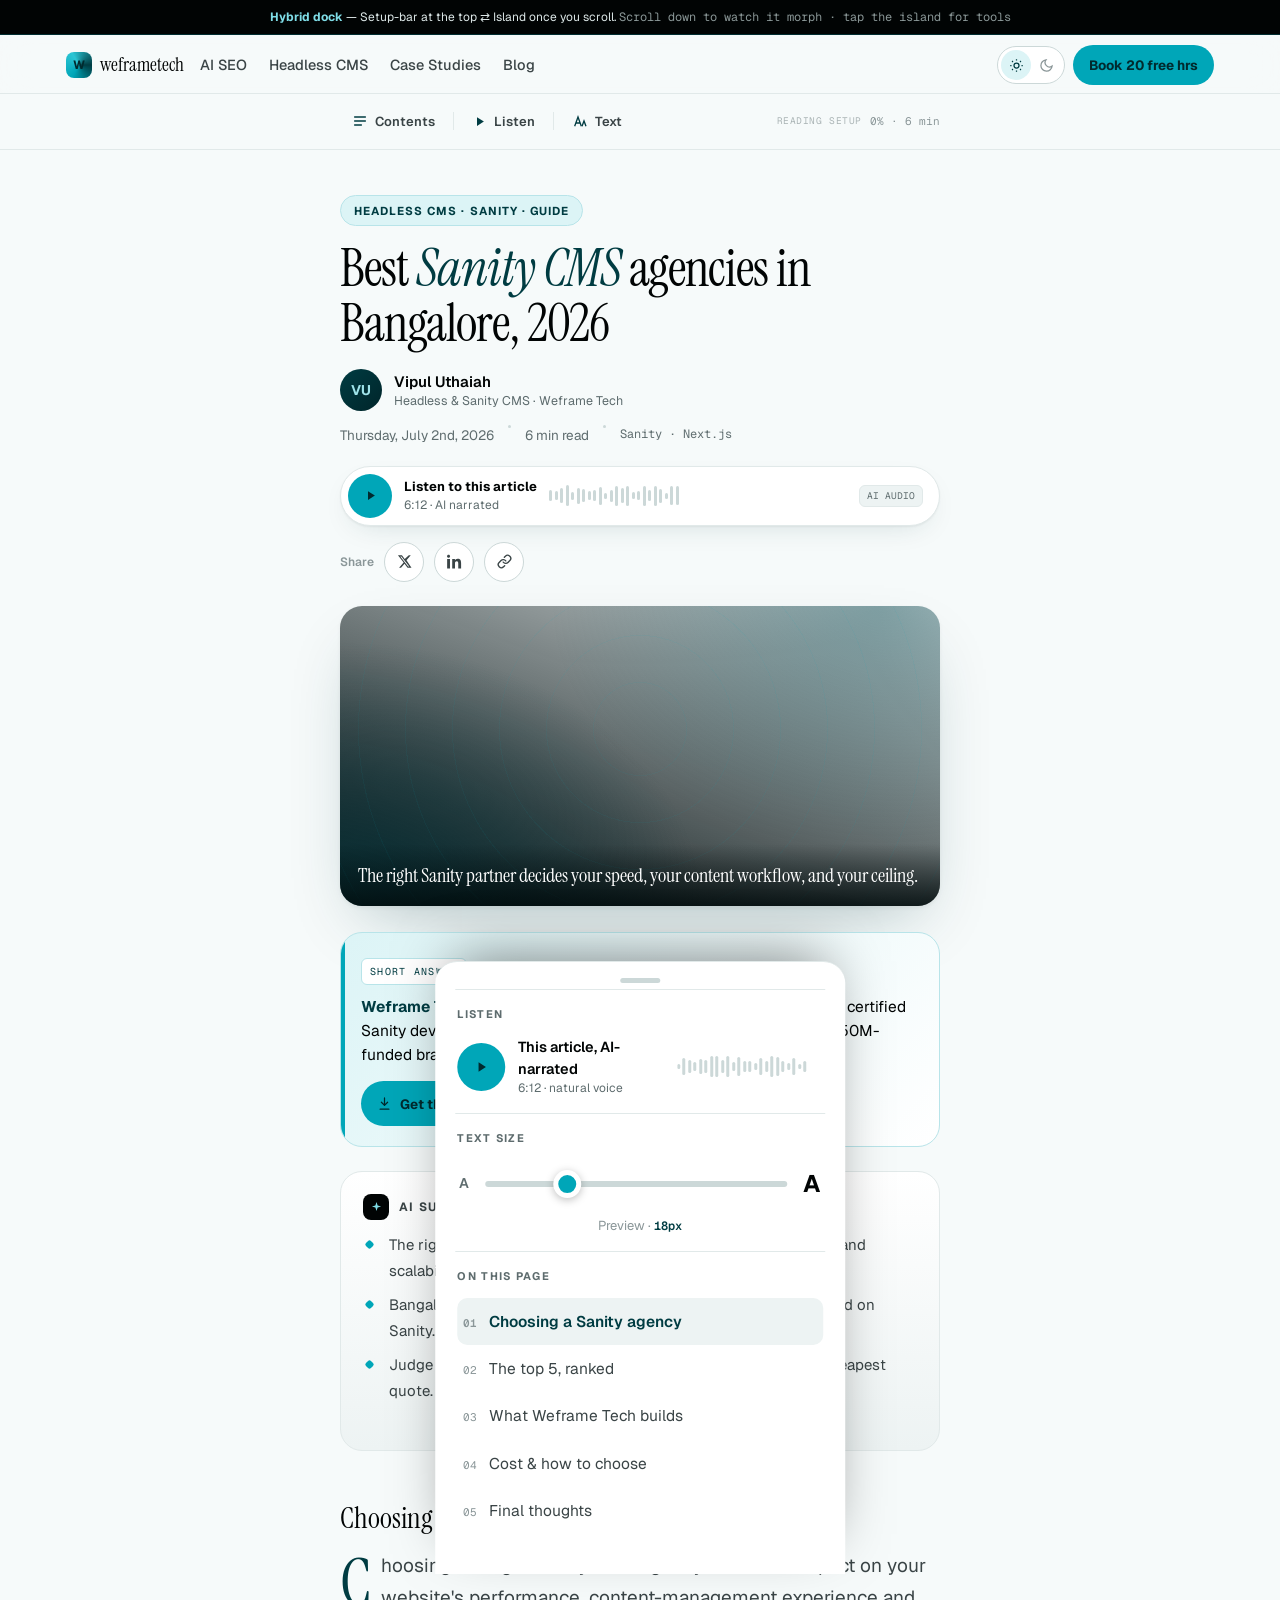
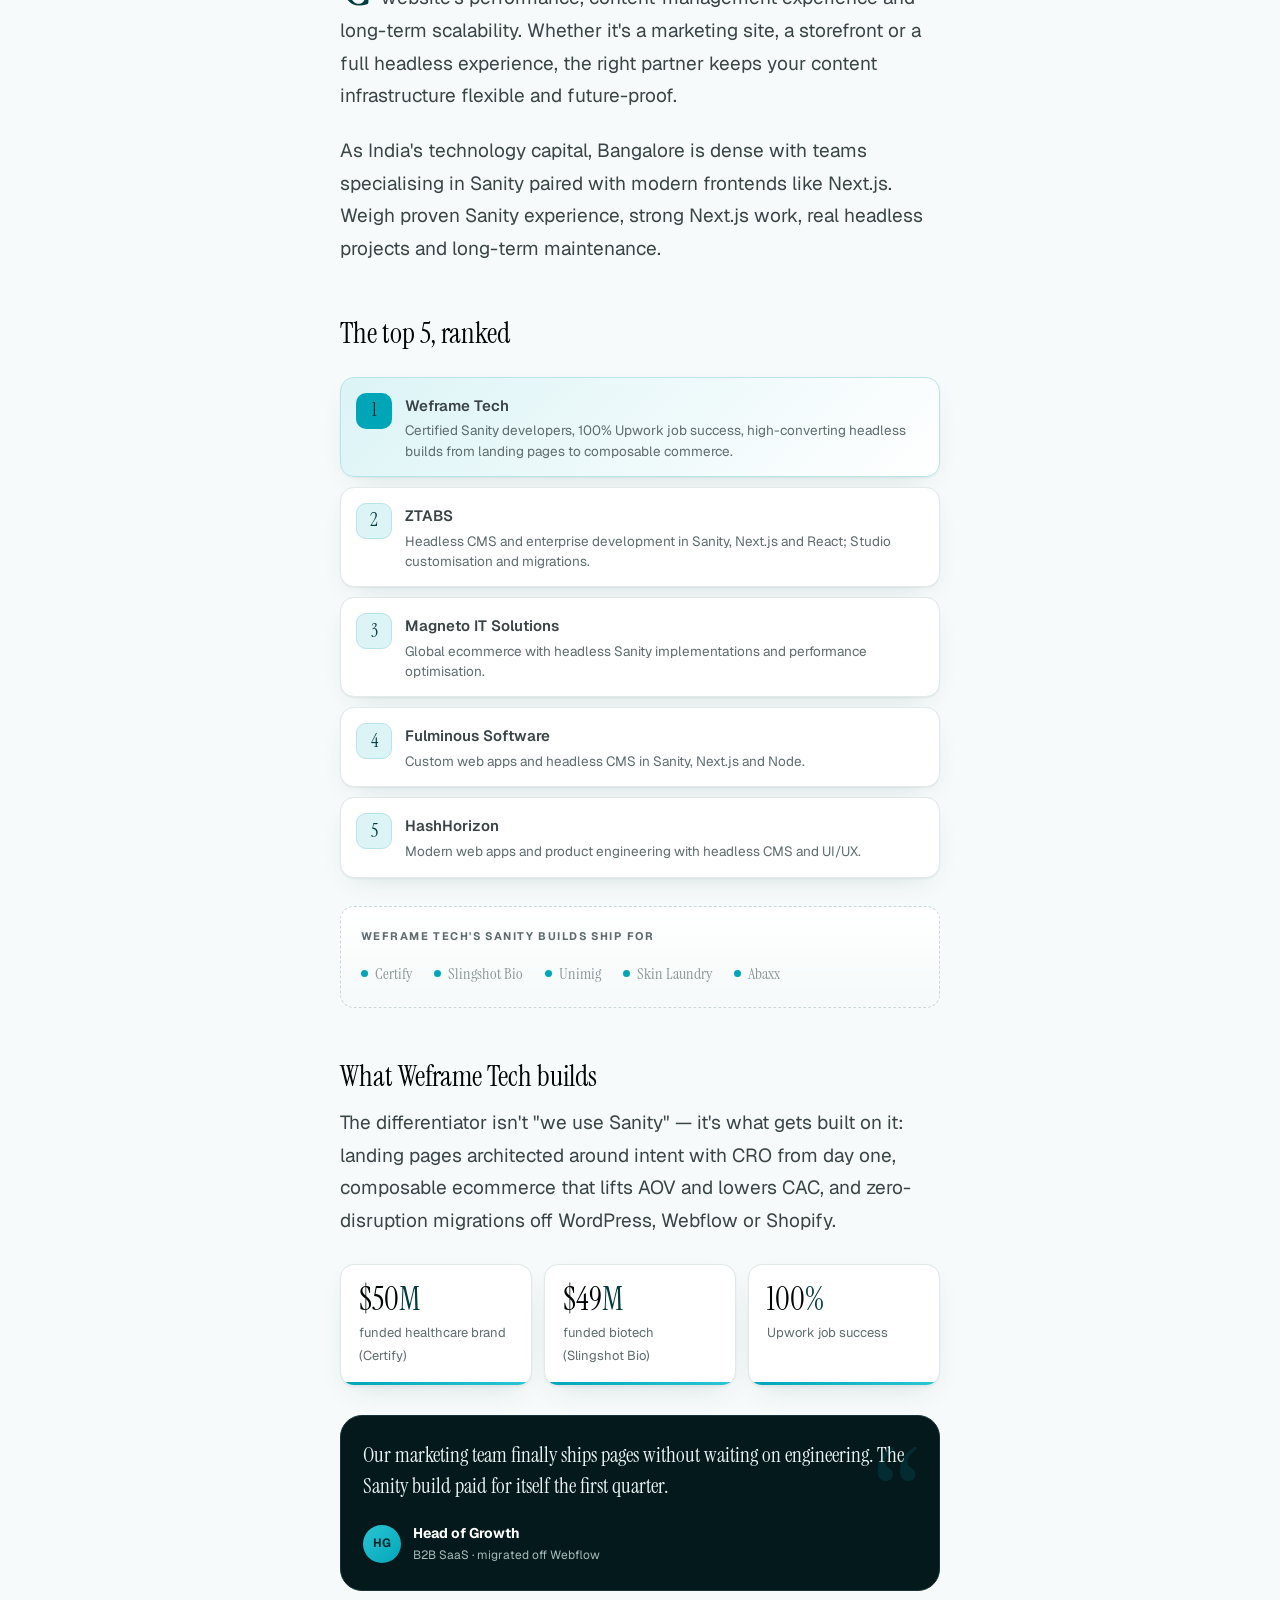
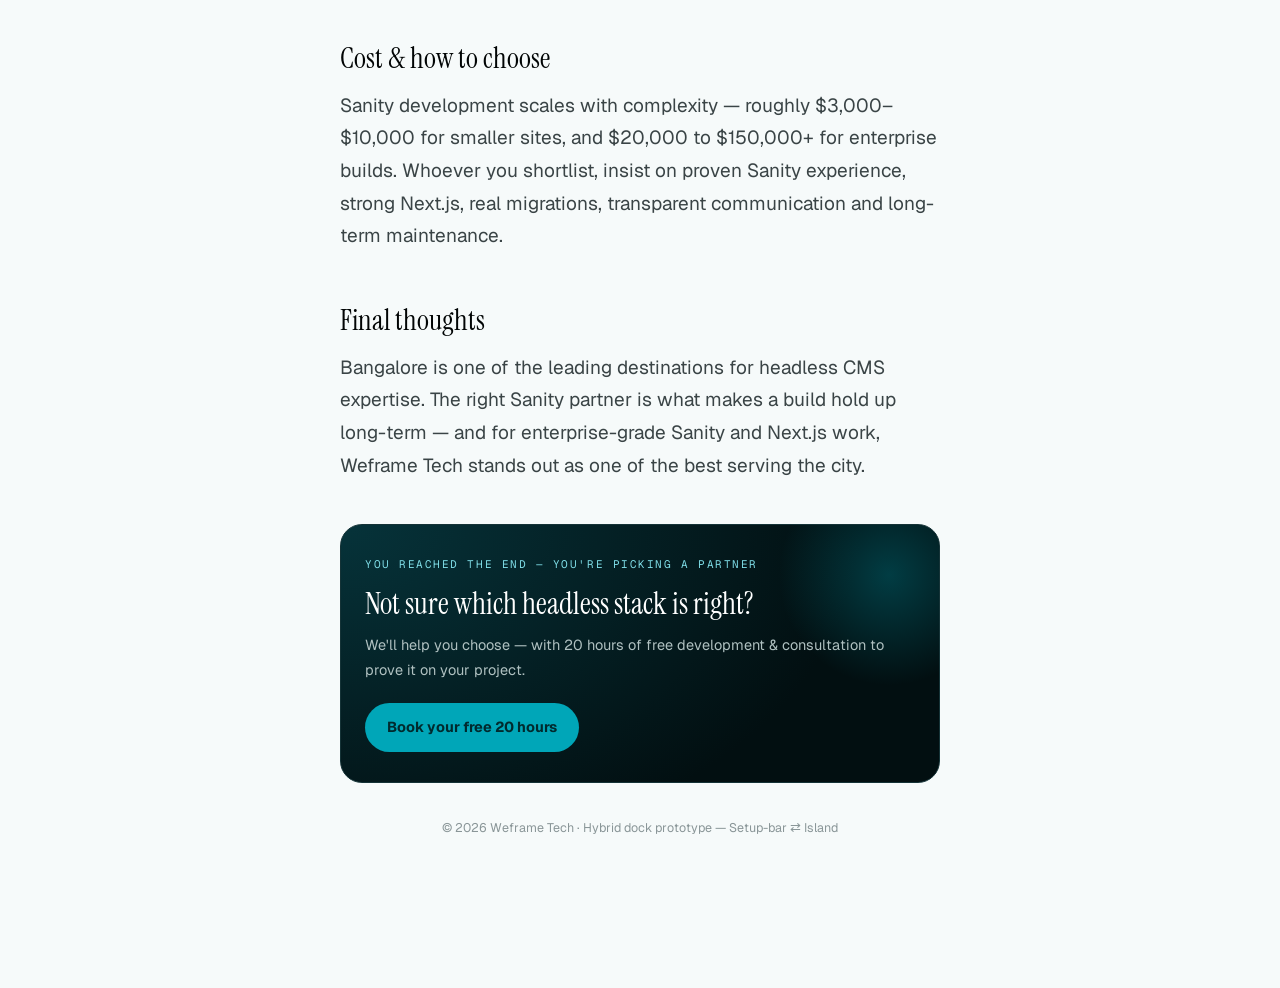
==== commit af19ce97: "Update index.html" ====
--- a/index.html
+++ b/index.html
@@ -3,704 +3,324 @@
 <head>
 <meta charset="UTF-8">
 <meta name="viewport" content="width=device-width, initial-scale=1.0, viewport-fit=cover">
-<title>Best Sanity CMS Agencies in Bangalore 2026 · Weframe Tech</title>
-<link rel="preconnect" href="https://fonts.googleapis.com">
-<link rel="preconnect" href="https://fonts.gstatic.com" crossorigin>
+<title>Hybrid dock: Setup-bar ⇄ Island · Weframe Tech</title>
+<link rel="preconnect" href="https://fonts.googleapis.com"><link rel="preconnect" href="https://fonts.gstatic.com" crossorigin>
 <link href="https://fonts.googleapis.com/css2?family=Geist:wght@400;500;600;700&family=Geist+Mono:wght@400;500&family=Instrument+Serif:ital@0;1&display=swap" rel="stylesheet">
 <style>
-/* ===================== TOKENS ===================== */
 :root{
-  --brand-ink:#010404; --brand-slate:#404040; --brand-mist:#A4A4A4; --brand-deep:#003C42; --brand-teal:#00A6B8;
-  --teal-press:#00B9CC; --teal-bright:#2CC5D4; --teal-hi:#7FDDE7; --teal-ink:#012A2E;
-  /* LIGHT */
-  --bg:#F6FAFA; --surface:#FFFFFF; --surface-2:#EDF3F3; --surface-3:#E3ECEC;
-  --text:#010404; --text-2:#3A4446; --text-3:#5E6C6E; --text-faint:#8A9698;
-  --border:#E1E9E9; --border-2:#CCD8D8;
-  --accent:#00A6B8; --accent-press:#00B9CC; --accent-ink:#012A2E;
-  --accent-soft:#DCF4F6; --accent-soft-bd:#B8E4E9; --accent-deep:#003C42;
-  --invert-surface:#04191C; --invert-surface-2:#082A2F; --invert-text:#EAF2F2; --invert-text-2:#A9BABA; --invert-line:#153337;
-  --shadow:0 1px 2px rgba(1,4,4,.05),0 10px 30px -14px rgba(0,60,66,.18);
-  --shadow-lg:0 2px 4px rgba(1,4,4,.05),0 28px 64px -24px rgba(0,60,66,.30);
-  --grain:.30;
-  --serif:'Season Mix','Instrument Serif',Georgia,serif;
-  --sans:'Geist',-apple-system,sans-serif;
-  --mono:'Geist Mono',ui-monospace,monospace;
-  --fs:18px; --measure:640px;
-  --r-sm:8px; --r-md:14px; --r-lg:22px;
-  --safe-b:env(safe-area-inset-bottom,0px);
+  --brand-ink:#010404;--brand-teal:#00A6B8;--teal-press:#00B9CC;--teal-bright:#2CC5D4;--teal-hi:#7FDDE7;--teal-ink:#012A2E;
+  --bg:#F6FAFA;--surface:#FFFFFF;--surface-2:#EDF3F3;--text:#010404;--text-2:#3A4446;--text-3:#5E6C6E;--text-faint:#8A9698;
+  --border:#E1E9E9;--border-2:#CCD8D8;--accent:#00A6B8;--accent-press:#00B9CC;--accent-ink:#012A2E;--accent-soft:#DCF4F6;--accent-soft-bd:#B8E4E9;--accent-deep:#003C42;
+  --invert-surface:#04191C;--invert-line:#153337;
+  --shadow:0 1px 2px rgba(1,4,4,.05),0 10px 30px -14px rgba(0,60,66,.18);--shadow-lg:0 2px 4px rgba(1,4,4,.05),0 28px 64px -24px rgba(0,60,66,.30);
+  --serif:'Season Mix','Instrument Serif',Georgia,serif;--sans:'Geist',sans-serif;--mono:'Geist Mono',monospace;
+  --fs:18px;--measure:640px;--r-md:14px;--r-lg:22px;--safe-b:env(safe-area-inset-bottom,0px);
 }
-[data-theme="dark"]{
-  --bg:#010404; --surface:#081619; --surface-2:#0C1E21; --surface-3:#112A2E;
-  --text:#EDF3F3; --text-2:#BFCCCC; --text-3:#A4A4A4; --text-faint:#7C8A8A;
-  --border:#132A2D; --border-2:#1E3A3E;
-  --accent:#00A6B8; --accent-press:#2CC5D4; --accent-ink:#012A2E;
-  --accent-soft:#062A2F; --accent-soft-bd:#0F3A40; --accent-deep:#00A6B8;
-  --invert-surface:#0C1E21; --invert-surface-2:#112A2E; --invert-text:#EDF3F3; --invert-text-2:#BFCCCC; --invert-line:#1E3A3E;
-  --shadow:0 1px 2px rgba(0,0,0,.4),0 12px 34px -16px rgba(0,0,0,.55);
-  --shadow-lg:0 2px 6px rgba(0,0,0,.5),0 30px 72px -28px rgba(0,0,0,.75);
-  --grain:.5;
-}
+[data-theme="dark"]{--bg:#010404;--surface:#081619;--surface-2:#0C1E21;--text:#EDF3F3;--text-2:#BFCCCC;--text-3:#A4A4A4;--text-faint:#7C8A8A;--border:#132A2D;--border-2:#1E3A3E;--accent-soft:#062A2F;--accent-soft-bd:#0F3A40;--accent-deep:#00A6B8;--invert-surface:#0C1E21;--invert-line:#1E3A3E;--shadow-lg:0 2px 6px rgba(0,0,0,.5),0 30px 72px -28px rgba(0,0,0,.75)}
 *{margin:0;padding:0;box-sizing:border-box}
-html{scroll-behavior:smooth;-webkit-text-size-adjust:100%}
-body{font-family:var(--sans);background:var(--bg);color:var(--text);-webkit-font-smoothing:antialiased;line-height:1.5;transition:background .4s ease;overflow-x:hidden}
-img,svg{display:block;max-width:100%}
-button{font-family:inherit;cursor:pointer;border:none;background:none;color:inherit}
-a{color:inherit;text-decoration:none}
-::selection{background:var(--accent-deep);color:#fff}
-:focus-visible{outline:2px solid var(--accent);outline-offset:3px;border-radius:5px}
-body::before{content:"";position:fixed;inset:0;pointer-events:none;z-index:0;opacity:var(--grain);mix-blend-mode:multiply;
-  background-image:url("data:image/svg+xml,%3Csvg xmlns='http://www.w3.org/2000/svg' width='140' height='140'%3E%3Cfilter id='n'%3E%3CfeTurbulence type='fractalNoise' baseFrequency='.9' numOctaves='2'/%3E%3CfeColorMatrix values='0 0 0 0 0 0 0 0 0 0 0 0 0 0 0 0 0 0 .03 0'/%3E%3C/filter%3E%3Crect width='140' height='140' filter='url(%23n)'/%3E%3C/svg%3E")}
-[data-theme="dark"] body::before{mix-blend-mode:screen}
-
-.progressbar{position:fixed;top:0;left:0;height:3px;background:var(--accent);width:0%;z-index:1001;box-shadow:0 0 12px var(--accent);transition:width .08s linear}
-
-/* ===================== NAVBAR (mobile-first) ===================== */
-.nav{position:sticky;top:0;z-index:100;background:color-mix(in srgb,var(--bg) 85%,transparent);backdrop-filter:blur(16px);border-bottom:1px solid var(--border);transition:background .4s,border-color .4s}
-.nav-in{max-width:1180px;margin:0 auto;display:flex;align-items:center;gap:12px;padding:0 16px;height:58px}
-.logo{font-family:var(--serif);font-weight:500;font-size:19px;letter-spacing:-.01em;display:flex;align-items:center;gap:8px;color:var(--text)}
-.logo .mark{width:26px;height:26px;border-radius:8px;background:conic-gradient(from 210deg,var(--brand-teal),var(--teal-bright),var(--brand-deep),var(--brand-teal));display:grid;place-items:center;color:#012A2E;font-family:var(--sans);font-size:12px;font-weight:700}
-.nav-links{display:none}
-.nav-right{margin-left:auto;display:flex;align-items:center;gap:8px}
-.theme-tg{display:inline-flex;align-items:center;border:1px solid var(--border-2);border-radius:100px;padding:3px;background:var(--surface)}
-.theme-tg button{width:30px;height:30px;border-radius:100px;display:grid;place-items:center;color:var(--text-faint);transition:all .2s}
+html{scroll-behavior:smooth;overflow-x:hidden}
+body{font-family:var(--sans);background:var(--bg);color:var(--text);-webkit-font-smoothing:antialiased;line-height:1.5;overflow-x:hidden;transition:background .4s}
+svg{display:block}button{font-family:inherit;cursor:pointer;border:none;background:none;color:inherit}a{color:inherit;text-decoration:none}
+:focus-visible{outline:2px solid var(--accent);outline-offset:3px;border-radius:5px}::selection{background:var(--accent-deep);color:#fff}
+
+/* meta note */
+.note{position:sticky;top:0;z-index:200;background:#010404;color:#DCE7E7;font-size:12px;text-align:center;padding:8px 16px;border-bottom:1px solid rgba(0,166,184,.25)}
+.note b{color:var(--teal-hi)}.note .m{font-family:var(--mono);color:#8A9797}
+
+/* top reading progress */
+.progtop{position:fixed;top:0;left:0;height:3px;background:var(--accent);width:0%;z-index:250;box-shadow:0 0 10px var(--accent);transition:width .08s linear}
+
+/* navbar */
+.nav{position:sticky;top:37px;z-index:150;background:color-mix(in srgb,var(--bg) 86%,transparent);backdrop-filter:blur(16px);border-bottom:1px solid var(--border);transition:background .4s,border-color .4s}
+.nav-in{max-width:1180px;margin:0 auto;display:flex;align-items:center;gap:10px;padding:0 16px;height:56px}
+.logo{font-family:var(--serif);font-weight:500;font-size:19px;display:flex;align-items:center;gap:8px;min-width:0}
+.logo .mark{width:26px;height:26px;border-radius:8px;background:conic-gradient(from 210deg,var(--brand-teal),var(--teal-bright),var(--accent-deep),var(--brand-teal));display:grid;place-items:center;color:#012A2E;font-family:var(--sans);font-size:12px;font-weight:700}
+.nav-links{display:none}.nav-right{margin-left:auto;display:flex;gap:8px;align-items:center}
+.theme-tg{display:inline-flex;border:1px solid var(--border-2);border-radius:100px;padding:3px;background:var(--surface)}
+.theme-tg button{width:30px;height:30px;border-radius:100px;display:grid;place-items:center;color:var(--text-faint)}
 .theme-tg button.on{background:var(--accent-soft);color:var(--accent-deep)}
-.btn{display:inline-flex;align-items:center;justify-content:center;gap:8px;font-weight:600;font-size:14px;border-radius:100px;padding:10px 16px;transition:transform .15s,background .2s,border-color .2s;min-height:44px}
-.btn:active{transform:scale(.97)}
-.btn-accent{background:var(--accent);color:var(--accent-ink);font-weight:700;box-shadow:0 8px 20px -8px rgba(0,166,184,.55)}
-.btn-accent:hover{background:var(--accent-press)}
-.btn-inv{border:1px solid rgba(255,255,255,.25);color:#fff}
-.btn-inv:hover{border-color:#fff;background:rgba(255,255,255,.08)}
-.nav-cta{padding:9px 14px;font-size:13.5px;min-height:40px}
-.nav-menu{width:40px;height:40px;border-radius:10px;border:1px solid var(--border-2);display:grid;place-items:center;color:var(--text-2)}
-
-/* ===================== ARTICLE SHELL ===================== */
+.nav-book{display:none}
+
+/* ============ HYBRID DOCK ============ */
+/* STATE A — SETUP BAR (top; visible only at article top) */
+.setupbar{position:sticky;top:93px;z-index:140;background:color-mix(in srgb,var(--bg) 92%,transparent);backdrop-filter:blur(14px);border-bottom:1px solid var(--border);transition:transform .45s cubic-bezier(.2,.8,.2,1),opacity .35s}
+.setupbar .in{max-width:var(--measure);margin:0 auto;display:flex;align-items:center;gap:6px;padding:8px 20px;position:relative}
+.setupbar .tool{display:inline-flex;align-items:center;gap:7px;padding:8px 12px;border-radius:100px;font-size:13px;font-weight:600;color:var(--text-2);transition:all .18s;min-height:40px}
+.setupbar .tool:hover{background:var(--surface-2);color:var(--text)}
+.setupbar .tool svg{color:var(--accent-deep)}
+.setupbar .sep{width:1px;height:18px;background:var(--border)}
+.setupbar .lab{margin-left:auto;font-family:var(--mono);font-size:11px;color:var(--text-faint);white-space:nowrap;display:flex;align-items:center;gap:8px}
+.setupbar .lab .hint{font-size:9.5px;letter-spacing:.06em;text-transform:uppercase;opacity:.7}
+.setupbar .bp{position:absolute;left:0;bottom:-1px;height:2px;background:var(--accent);width:0%}
+body.scrolled .setupbar{transform:translateY(-110%);opacity:0;pointer-events:none}
+
+/* STATE B — ISLAND (bottom-center; visible only once scrolled) */
+.island{position:fixed;left:50%;bottom:calc(16px + var(--safe-b));transform:translateX(-50%) translateY(24px) scale(.9);opacity:0;pointer-events:none;z-index:160;background:#0A1517;color:#EAF2F2;border:1px solid rgba(0,166,184,.28);border-radius:26px;box-shadow:0 20px 55px -14px rgba(0,0,0,.6);overflow:hidden;width:min(360px,calc(100vw - 28px));transition:transform .5s cubic-bezier(.2,.85,.25,1),opacity .4s,width .4s cubic-bezier(.2,.8,.2,1)}
+[data-theme="dark"] .island{background:#0C1E21}
+body.scrolled .island{opacity:1;pointer-events:auto;transform:translateX(-50%) translateY(0) scale(1)}
+.island .main{display:flex;align-items:center;gap:11px;padding:8px 8px 8px 12px}
+.island .ring{width:38px;height:38px;flex:none;position:relative;display:grid;place-items:center}
+.island .ring .p{position:absolute;font-family:var(--mono);font-size:9px;font-weight:600;color:#9FE4EA}
+.island .mid{flex:1;min-width:0;cursor:pointer}
+.island .min{font-size:12.5px;font-weight:600;color:#fff;white-space:nowrap}
+.island .sub{font-size:10px;color:#7C8A8A;display:flex;align-items:center;gap:4px}
+.island .sub svg{transition:transform .3s}
+.island.open .sub svg{transform:rotate(180deg)}
+.island .cta{background:var(--accent);color:var(--accent-ink);font-weight:700;font-size:12.5px;border-radius:100px;padding:9px 15px;white-space:nowrap;flex:none;display:flex;flex-direction:column;align-items:center;line-height:1.05;gap:1px;transition:background .25s}
+.island .cta:hover{background:var(--accent-press)}
+.island .cta.hot{animation:hotpulse 2.2s ease-out 1}
+@keyframes hotpulse{0%{box-shadow:0 0 0 0 rgba(0,166,184,.5)}100%{box-shadow:0 0 0 16px rgba(0,166,184,0)}}
+.island .tier{font-family:var(--mono);font-size:8px;letter-spacing:.05em;text-transform:uppercase;opacity:.82}
+.island .exp{max-height:0;opacity:0;transition:max-height .42s cubic-bezier(.2,.8,.2,1),opacity .3s}
+.island.open .exp{max-height:64px;opacity:1}
+.island .tools{display:flex;gap:6px;padding:2px 8px 9px}
+.island .t{flex:1;display:flex;align-items:center;justify-content:center;gap:6px;background:rgba(255,255,255,.06);border-radius:12px;padding:9px 6px;font-size:12px;font-weight:600;color:#DCE7E7;transition:background .18s}
+.island .t:hover{background:rgba(0,166,184,.2)}
+.island .t svg{color:var(--teal-hi)}
+
+/* article */
 .wrap{max-width:var(--measure);margin:0 auto;padding:0 20px;position:relative;z-index:1}
 .hero{padding:34px 0 0}
 .tag{display:inline-flex;align-items:center;gap:6px;font-size:11.5px;font-weight:700;letter-spacing:.09em;text-transform:uppercase;color:var(--accent-deep);background:var(--accent-soft);border:1px solid var(--accent-soft-bd);padding:6px 13px;border-radius:100px}
-h1.title{font-family:var(--serif);font-weight:500;font-size:clamp(32px,8.5vw,54px);line-height:1.05;letter-spacing:-.02em;margin:18px 0 20px;color:var(--text)}
-h1.title em{font-style:italic;color:var(--accent-deep)}
+h1{font-family:var(--serif);font-weight:500;font-size:clamp(32px,8.5vw,52px);line-height:1.05;letter-spacing:-.02em;margin:16px 0 18px}
+h1 em{font-style:italic;color:var(--accent-deep)}
 .byline{display:flex;align-items:center;gap:12px;flex-wrap:wrap}
-.avatar{width:42px;height:42px;border-radius:50%;background:linear-gradient(135deg,var(--brand-deep),#00252A);color:#9FE4EA;display:grid;place-items:center;font-weight:700;font-size:14px;flex:none}
-.avatar.lg{width:56px;height:56px;font-size:17px}
-.byline .who{font-weight:600;color:var(--text);font-size:15px;line-height:1.2}
-.byline .who small{display:block;font-weight:400;color:var(--text-3);font-size:12.5px;margin-top:2px}
-.meta{display:flex;flex-wrap:wrap;align-items:center;gap:8px 14px;color:var(--text-3);font-size:13.5px;margin-top:16px}
-.meta .dot{width:3px;height:3px;border-radius:50%;background:var(--border-2)}
-.meta .mono{font-family:var(--mono);font-size:12px}
-
-/* AI AUDIO */
-.audio{display:flex;align-items:center;gap:12px;background:var(--surface);border:1px solid var(--border);border-radius:100px;padding:7px 16px 7px 7px;box-shadow:var(--shadow);margin-top:22px}
-.audio .au-btn{width:44px;height:44px;border-radius:50%;background:var(--accent);color:var(--accent-ink);display:grid;place-items:center;flex:none;transition:background .2s}
-.audio .au-btn:hover{background:var(--accent-press)}
-.audio .au-wave{display:flex;align-items:center;gap:2.5px;height:24px;flex:1;min-width:0;overflow:hidden}
-.audio .au-wave i{width:3px;border-radius:2px;background:var(--border-2);height:30%}
-.audio.playing .au-wave i{background:var(--accent);animation:wv 1s ease-in-out infinite alternate}
+.avatar{width:42px;height:42px;border-radius:50%;background:linear-gradient(135deg,var(--accent-deep),#00252A);color:#9FE4EA;display:grid;place-items:center;font-weight:700;font-size:14px;flex:none}
+.byline .who{font-weight:600;font-size:15px;line-height:1.2}.byline .who small{display:block;font-weight:400;color:var(--text-3);font-size:12.5px;margin-top:2px}
+.meta{display:flex;flex-wrap:wrap;gap:8px 14px;color:var(--text-3);font-size:13.5px;margin-top:14px}
+.meta .dot{width:3px;height:3px;border-radius:50%;background:var(--border-2)}.meta .mono{font-family:var(--mono);font-size:12px}
+.audio{display:flex;align-items:center;gap:12px;background:var(--surface);border:1px solid var(--border);border-radius:100px;padding:7px 16px 7px 7px;box-shadow:var(--shadow);margin-top:20px}
+.audio .b{width:44px;height:44px;border-radius:50%;background:var(--accent);color:var(--accent-ink);display:grid;place-items:center;flex:none}
+.audio .wave{display:flex;align-items:center;gap:2.5px;height:24px;flex:1;min-width:0;overflow:hidden}
+.audio .wave i{width:3px;border-radius:2px;background:var(--border-2);height:30%}
+.audio.playing .wave i{background:var(--accent);animation:wv 1s ease-in-out infinite alternate}
 @keyframes wv{from{transform:scaleY(.4)}to{transform:scaleY(1.4)}}
-.audio .au-lbl{font-size:12px;color:var(--text-3);white-space:nowrap}
-.audio .au-lbl b{display:block;color:var(--text);font-size:13px}
-.audio .au-badge{font-family:var(--mono);font-size:9.5px;background:var(--surface-2);border:1px solid var(--border);color:var(--text-3);padding:3px 7px;border-radius:6px;white-space:nowrap}
-
-/* SHARE (inline row — always present, mobile-safe) */
-.share-row{display:flex;align-items:center;gap:10px;margin-top:18px}
-.share-row .lbl{font-size:12px;color:var(--text-faint);font-weight:600;margin-right:2px}
+.audio .lb{font-size:12px;color:var(--text-3);white-space:nowrap;overflow:hidden;text-overflow:ellipsis;min-width:0;flex:0 1 auto}.audio .lb b{display:block;color:var(--text);font-size:13px}
+.audio .bd{font-family:var(--mono);font-size:9.5px;background:var(--surface-2);border:1px solid var(--border);color:var(--text-3);padding:3px 7px;border-radius:6px;white-space:nowrap}
+.share{display:flex;align-items:center;gap:10px;margin-top:16px}.share .l{font-size:12px;color:var(--text-faint);font-weight:600}
 .sh{width:40px;height:40px;border-radius:50%;border:1px solid var(--border-2);display:grid;place-items:center;color:var(--text-2);transition:all .2s;background:var(--surface)}
 .sh:hover{background:var(--accent);color:var(--accent-ink);border-color:var(--accent);transform:translateY(-2px)}
-
-/* COVER IMAGE */
-.cover{margin:26px 0 0;border-radius:var(--r-lg);overflow:hidden;position:relative;aspect-ratio:16/10;box-shadow:var(--shadow-lg);background:
- radial-gradient(100% 150% at 90% 0%,#00505A55,transparent 55%),radial-gradient(110% 160% at 0% 100%,#0A3238,transparent 55%),linear-gradient(200deg,#08222633,#010B0C)}
-.cover .rings{position:absolute;inset:-40%;background:repeating-radial-gradient(circle at 50% 45%,transparent 0 48px,rgba(0,166,184,.06) 48px 49px)}
-.cover .cv-cap{position:absolute;left:0;right:0;bottom:0;padding:20px;color:#fff;background:linear-gradient(transparent,rgba(1,11,12,.82))}
-.cover .cvt{font-family:var(--serif);font-size:clamp(17px,5vw,22px);font-weight:500;line-height:1.28;max-width:30ch}
-.cover .cvk{font-family:var(--mono);font-size:10.5px;letter-spacing:.14em;color:var(--teal-hi);margin-top:8px}
-
-/* ===================== PROSE ===================== */
-.prose{font-size:var(--fs);line-height:1.72;color:var(--text-2);margin-top:30px}
-.prose > p:first-of-type::first-letter{font-family:var(--serif);font-size:3.6em;font-weight:500;float:left;line-height:.8;padding:8px 10px 0 0;color:var(--accent-deep)}
-.prose h2{font-family:var(--serif);color:var(--text);font-weight:500;font-size:calc(var(--fs)*1.55);line-height:1.16;letter-spacing:-.01em;margin:1.9em 0 .55em;scroll-margin-top:78px}
-.prose h3{font-family:var(--serif);color:var(--text);font-weight:500;font-size:calc(var(--fs)*1.2);margin:1.6em 0 .4em;scroll-margin-top:78px}
-.prose p{margin:0 0 1.2em}
-.prose strong{color:var(--text);font-weight:600}
-.prose ul{margin:0 0 1.3em;padding-left:0;list-style:none}
-.prose ul li{position:relative;padding-left:26px;margin-bottom:.55em}
+.cover{margin:24px 0 0;border-radius:var(--r-lg);overflow:hidden;position:relative;aspect-ratio:16/9;box-shadow:var(--shadow-lg);background:radial-gradient(100% 150% at 90% 0%,#00505A55,transparent 55%),radial-gradient(110% 160% at 0% 100%,#0A3238,transparent 55%),linear-gradient(200deg,#08222633,#010B0C)}
+.cover .rings{position:absolute;inset:-40%;background:repeating-radial-gradient(circle at 50% 45%,transparent 0 46px,rgba(0,166,184,.06) 46px 47px)}
+.cover .cap{position:absolute;left:0;right:0;bottom:0;padding:18px;color:#fff;background:linear-gradient(transparent,rgba(1,11,12,.82));font-family:var(--serif);font-size:clamp(16px,4.6vw,20px);line-height:1.3}
+.prose{font-size:var(--fs);line-height:1.72;color:var(--text-2);margin-top:26px}
+.prose>p:first-of-type::first-letter{font-family:var(--serif);font-size:3.4em;font-weight:500;float:left;line-height:.8;padding:8px 10px 0 0;color:var(--accent-deep)}
+.prose h2{font-family:var(--serif);color:var(--text);font-weight:500;font-size:calc(var(--fs)*1.5);line-height:1.16;margin:1.8em 0 .5em;scroll-margin-top:150px}
+.prose p{margin:0 0 1.15em}.prose strong{color:var(--text);font-weight:600}
+.prose ul{margin:0 0 1.3em;padding-left:0;list-style:none}.prose ul li{position:relative;padding-left:26px;margin-bottom:.55em}
 .prose ul li::before{content:"";position:absolute;left:3px;top:.62em;width:7px;height:7px;border-radius:2px;background:var(--accent);transform:rotate(45deg)}
-.prose a.ln{color:var(--accent-deep);font-weight:600;border-bottom:1.5px solid var(--accent-soft-bd)}
-.prose a.ln:hover{border-color:var(--accent)}
-.prose blockquote{border-left:3px solid var(--accent);padding:2px 0 2px 20px;margin:1.5em 0;font-family:var(--serif);font-size:calc(var(--fs)*1.14);color:var(--text);font-style:italic;line-height:1.4}
-
-/* TL;DR / AI SUMMARY */
-.tldr{border:1px solid var(--border);background:linear-gradient(180deg,var(--surface),var(--surface-2));border-radius:var(--r-lg);padding:22px 22px}
-.tldr .tl-head{display:flex;align-items:center;gap:10px;margin-bottom:14px;flex-wrap:wrap}
-.tldr .tl-spark{width:26px;height:26px;border-radius:8px;background:var(--brand-ink);color:var(--teal-hi);display:grid;place-items:center;flex:none}
-[data-theme="dark"] .tldr .tl-spark{background:var(--accent);color:var(--accent-ink)}
-.tldr .tl-title{font-weight:700;font-size:12px;letter-spacing:.1em;text-transform:uppercase;color:var(--text)}
-.tldr .tl-chip{margin-left:auto;font-family:var(--mono);font-size:10px;color:var(--text-3);border:1px solid var(--border);border-radius:6px;padding:3px 8px;background:var(--surface)}
-.tldr ul{list-style:none}
-.tldr li{position:relative;padding-left:24px;margin-bottom:9px;font-size:15px;line-height:1.5;color:var(--text-2)}
-.tldr li b{color:var(--text)}
-.tldr li::before{content:"→";position:absolute;left:2px;color:var(--accent);font-weight:700}
-
-/* ANSWER CAPSULE (landed conversion) */
 .capsule{border:1px solid var(--accent-soft-bd);background:linear-gradient(135deg,var(--accent-soft),var(--surface));border-radius:var(--r-lg);padding:20px;position:relative;overflow:hidden;margin-top:26px}
 .capsule::before{content:"";position:absolute;left:0;top:0;bottom:0;width:4px;background:var(--accent)}
-.capsule .cap-badge{font-family:var(--mono);font-size:10px;letter-spacing:.13em;text-transform:uppercase;color:var(--accent-deep);background:var(--surface);border:1px solid var(--accent-soft-bd);border-radius:6px;padding:4px 8px;display:inline-block;margin-bottom:10px}
-.capsule .cap-txt{font-size:15.5px;line-height:1.55;color:var(--text)}
-.capsule .cap-txt b{color:var(--accent-deep)}
-.capsule .cap-actions{display:flex;flex-wrap:wrap;gap:10px;margin-top:14px}
-.capsule .cap-pdf{display:inline-flex;align-items:center;gap:8px;font-size:13.5px;font-weight:700;color:var(--accent-ink);background:var(--accent);border-radius:100px;padding:10px 16px;min-height:44px}
-.capsule .cap-pdf:hover{background:var(--accent-press)}
-.capsule .cap-jump{display:inline-flex;align-items:center;gap:6px;font-size:13.5px;font-weight:600;color:var(--text-2);border:1px solid var(--border-2);border-radius:100px;padding:10px 16px;min-height:44px}
-
-/* SELF-QUALIFIER (skim conversion) */
-.qualify{margin-top:24px;padding:18px;border:1px dashed var(--border-2);border-radius:var(--r-md);background:var(--surface)}
-.qualify .q-lbl{font-size:13px;color:var(--text-3);margin-bottom:12px}
-.qualify .q-lbl b{color:var(--text);font-weight:600}
-.qualify .q-chips{display:flex;flex-wrap:wrap;gap:9px}
-.qualify .q-chip{display:inline-flex;align-items:center;gap:8px;font-size:13.5px;font-weight:600;color:var(--text-2);background:var(--surface-2);border:1px solid var(--border-2);border-radius:100px;padding:11px 15px;min-height:44px;transition:all .18s;flex:1 1 auto;justify-content:center}
-.qualify .q-chip:hover{border-color:var(--accent);color:var(--text)}
-.qualify .q-chip.on{background:var(--accent);color:var(--accent-ink);border-color:var(--accent)}
-.qualify .q-ack{font-size:13px;color:var(--accent-deep);margin-top:12px;display:none;align-items:center;gap:8px;font-weight:600}
-.qualify .q-ack.show{display:flex;animation:fadeUp .35s both}
-@keyframes fadeUp{from{opacity:0;transform:translateY(8px)}to{opacity:1;transform:none}}
-
-/* LISTICLE (ranked) */
-.listicle{margin:1.5em 0;display:grid;gap:11px}
-.listicle .li{display:flex;gap:14px;background:var(--surface);border:1px solid var(--border);border-radius:var(--r-md);padding:16px;box-shadow:var(--shadow);transition:transform .2s,border-color .2s}
-.listicle .li:hover{border-color:var(--accent-soft-bd)}
+.capsule .bd2{font-family:var(--mono);font-size:10px;letter-spacing:.13em;text-transform:uppercase;color:var(--accent-deep);background:var(--surface);border:1px solid var(--accent-soft-bd);border-radius:6px;padding:4px 8px;display:inline-block;margin-bottom:10px}
+.capsule .tx{font-size:15.5px;line-height:1.55;color:var(--text)}.capsule .tx b{color:var(--accent-deep)}
+.capsule .act{display:flex;flex-wrap:wrap;gap:10px;margin-top:14px}
+.capsule .pdf{display:inline-flex;align-items:center;gap:8px;font-size:13.5px;font-weight:700;color:var(--accent-ink);background:var(--accent);border-radius:100px;padding:10px 16px;min-height:44px}
+.capsule .pdf:hover{background:var(--accent-press)}
+.capsule .jump{display:inline-flex;align-items:center;gap:6px;font-size:13.5px;font-weight:600;color:var(--text-2);border:1px solid var(--border-2);border-radius:100px;padding:10px 16px;min-height:44px}
+.tldr{border:1px solid var(--border);background:linear-gradient(180deg,var(--surface),var(--surface-2));border-radius:var(--r-lg);padding:22px;margin-top:24px}
+.tldr .h{display:flex;align-items:center;gap:10px;margin-bottom:12px}.tldr .sp{width:26px;height:26px;border-radius:8px;background:var(--brand-ink);color:var(--teal-hi);display:grid;place-items:center;flex:none}
+[data-theme="dark"] .tldr .sp{background:var(--accent);color:var(--accent-ink)}
+.tldr .t{font-weight:700;font-size:12px;letter-spacing:.1em;text-transform:uppercase}.tldr ul{list-style:none}
+.tldr li{position:relative;padding-left:24px;margin-bottom:8px;font-size:15px;color:var(--text-2)}.tldr li b{color:var(--text)}.tldr li::before{content:"→";position:absolute;left:2px;color:var(--accent);font-weight:700}
+.listicle{margin:1.4em 0;display:grid;gap:10px}.listicle .li{display:flex;gap:13px;background:var(--surface);border:1px solid var(--border);border-radius:var(--r-md);padding:15px;box-shadow:var(--shadow)}
 .listicle .li.top{border-color:var(--accent-soft-bd);background:linear-gradient(135deg,var(--accent-soft),var(--surface))}
-.listicle .li .rank{font-family:var(--serif);font-size:20px;font-weight:500;color:var(--accent-ink);background:var(--accent);width:38px;height:38px;border-radius:10px;display:grid;place-items:center;flex:none}
+.listicle .rank{font-family:var(--serif);font-size:19px;font-weight:500;color:var(--accent-ink);background:var(--accent);width:36px;height:36px;border-radius:10px;display:grid;place-items:center;flex:none}
 .listicle .li:not(.top) .rank{color:var(--accent-deep);background:var(--accent-soft);border:1px solid var(--accent-soft-bd)}
-.listicle .li .li-t{font-weight:600;color:var(--text);font-size:15.5px;margin-bottom:3px;display:flex;align-items:center;gap:8px;flex-wrap:wrap}
-.listicle .li .li-badge{font-size:10px;font-weight:700;letter-spacing:.06em;text-transform:uppercase;color:var(--accent-ink);background:var(--accent);padding:2px 7px;border-radius:5px}
-.listicle .li .li-d{font-size:13.5px;color:var(--text-3);line-height:1.5}
-
-/* METRIC CARDS */
-.metrics{display:grid;grid-template-columns:1fr;gap:12px;margin:1.5em 0}
-.metric{background:var(--surface);border:1px solid var(--border);border-radius:var(--r-md);padding:20px;position:relative;overflow:hidden;box-shadow:var(--shadow)}
+.listicle .li-t{font-weight:600;font-size:15px;margin-bottom:2px}.listicle .li-d{font-size:13.5px;color:var(--text-3);line-height:1.5}
+.metrics{display:grid;grid-template-columns:1fr;gap:12px;margin:1.4em 0}
+.metric{background:var(--surface);border:1px solid var(--border);border-radius:var(--r-md);padding:18px;position:relative;overflow:hidden;box-shadow:var(--shadow)}
 .metric::after{content:"";position:absolute;inset:auto 0 0 0;height:3px;background:linear-gradient(90deg,var(--accent),var(--teal-bright))}
-.metric .m-val{font-family:var(--serif);font-size:34px;font-weight:500;letter-spacing:-.01em;color:var(--text);line-height:1}
-.metric .m-val span{color:var(--accent-deep)}
-.metric .m-lbl{font-size:13px;color:var(--text-3);margin-top:7px;line-height:1.4}
-.metric .m-src{font-family:var(--mono);font-size:10px;color:var(--text-faint);margin-top:9px}
-
-/* TESTIMONIAL (text + video) */
-.testimonial{background:var(--invert-surface);color:var(--invert-text);border:1px solid var(--invert-line);border-radius:var(--r-lg);padding:26px 22px;margin:1.6em 0;position:relative;overflow:hidden}
-.testimonial::before{content:"“";position:absolute;top:-30px;right:12px;font-family:var(--serif);font-size:150px;color:rgba(0,166,184,.14);line-height:1}
-.testimonial .t-quote{font-family:var(--serif);font-size:calc(var(--fs)*1.14);line-height:1.5;position:relative}
-.testimonial .t-who{display:flex;align-items:center;gap:12px;margin-top:20px;flex-wrap:wrap}
-.testimonial .t-who .avatar{background:linear-gradient(135deg,var(--teal-bright),var(--brand-teal));color:#012A2E;width:40px;height:40px;font-size:13px}
-.testimonial .t-name{font-weight:700;font-size:14px;color:#fff}
-.testimonial .t-role{font-size:12.5px;color:var(--invert-text-2)}
-.testimonial .t-play{margin-left:auto;display:inline-flex;align-items:center;gap:8px;border:1px solid rgba(255,255,255,.24);border-radius:100px;padding:9px 15px;font-size:12.5px;font-weight:600;color:#fff;transition:background .2s;min-height:40px}
-.testimonial .t-play:hover{background:rgba(0,166,184,.2)}
-
-/* TRUSTED BY */
+.metric .v{font-family:var(--serif);font-size:32px;font-weight:500;color:var(--text);line-height:1}.metric .v span{color:var(--accent-deep)}.metric .l{font-size:13px;color:var(--text-3);margin-top:7px}
+.testimonial{background:var(--invert-surface);color:#EAF2F2;border:1px solid var(--invert-line);border-radius:var(--r-lg);padding:24px 22px;margin:1.5em 0;position:relative;overflow:hidden}
+.testimonial::before{content:"“";position:absolute;top:-30px;right:12px;font-family:var(--serif);font-size:150px;color:rgba(0,166,184,.14)}
+.testimonial .q{font-family:var(--serif);font-size:calc(var(--fs)*1.12);line-height:1.5;position:relative}
+.testimonial .w{display:flex;align-items:center;gap:12px;margin-top:18px}.testimonial .w .avatar{background:linear-gradient(135deg,var(--teal-bright),var(--brand-teal));color:#012A2E;width:38px;height:38px;font-size:12px}
+.testimonial .n{font-weight:700;font-size:14px;color:#fff}.testimonial .r{font-size:12px;color:#A9BABA}
 .trusted{margin:1.5em 0;padding:20px;border:1px dashed var(--border-2);border-radius:var(--r-md);background:linear-gradient(180deg,var(--surface),transparent)}
-.trusted .tr-lbl{font-size:11px;font-weight:700;letter-spacing:.13em;text-transform:uppercase;color:var(--text-3);margin-bottom:14px}
-.trusted .tr-logos{display:flex;flex-wrap:wrap;gap:12px 22px;align-items:center}
-.wordmark{font-family:var(--serif);font-weight:500;font-size:16px;color:var(--text-faint);display:flex;align-items:center;gap:7px;transition:color .25s}
-.wordmark:hover{color:var(--text)}
-.wordmark i{width:7px;height:7px;border-radius:50%;flex:none;background:var(--accent)}
-
-/* YOUTUBE CARD */
-.yt-card{border:1px solid var(--border);border-radius:var(--r-lg);overflow:hidden;background:var(--surface);margin:1.6em 0;box-shadow:var(--shadow)}
-.yt-thumb{aspect-ratio:16/9;position:relative;background:radial-gradient(120% 160% at 12% 0%,#0A363C,transparent 55%),radial-gradient(120% 160% at 100% 100%,#00505A,transparent 52%),#02100F;display:grid;place-items:center}
-.yt-thumb .yt-play{width:60px;height:60px;border-radius:50%;background:var(--accent);display:grid;place-items:center;color:#012A2E;box-shadow:0 14px 40px -8px rgba(0,166,184,.7);transition:transform .2s}
-.yt-card:hover .yt-play{transform:scale(1.08)}
-.yt-thumb .yt-dur{position:absolute;bottom:12px;right:12px;background:rgba(0,0,0,.75);color:#fff;font-family:var(--mono);font-size:11.5px;padding:3px 8px;border-radius:6px}
-.yt-thumb .yt-ot{position:absolute;left:16px;bottom:14px;right:16px;color:#fff;font-family:var(--serif);font-size:18px;font-weight:500;line-height:1.25;text-shadow:0 2px 18px rgba(0,0,0,.6)}
-.yt-meta{display:flex;align-items:center;gap:12px;padding:14px 16px}
-.yt-meta .yt-ch{width:34px;height:34px;border-radius:50%;background:linear-gradient(135deg,var(--brand-teal),var(--teal-bright));display:grid;place-items:center;color:#012A2E;font-size:11px;font-weight:800;flex:none}
-.yt-meta .yt-t{font-weight:600;font-size:13.5px;color:var(--text);line-height:1.3}
-.yt-meta .yt-s{font-size:12px;color:var(--text-3);margin-top:2px}
-.yt-meta .yt-open{margin-left:auto;font-size:12.5px;font-weight:600;color:var(--accent-deep);white-space:nowrap;align-self:flex-start}
-
-/* TABLE */
-.tbl-scroll{overflow-x:auto;margin:1.5em 0;-webkit-overflow-scrolling:touch}
-.tbl{width:100%;min-width:440px;border-collapse:separate;border-spacing:0;font-size:calc(var(--fs)*.85);border:1px solid var(--border);border-radius:var(--r-md);overflow:hidden;background:var(--surface)}
-.tbl th{background:var(--surface-2);text-align:left;font-weight:700;font-size:11px;letter-spacing:.06em;text-transform:uppercase;color:var(--text-3);padding:12px 14px;border-bottom:1px solid var(--border)}
-.tbl td{padding:12px 14px;border-bottom:1px solid var(--border);color:var(--text-2)}
-.tbl tr:last-child td{border-bottom:0}
-.tbl td b{color:var(--text)}
-
-/* PROOF-BREAK MICRO-ASK (inline soft conversion) */
-.micro{display:flex;align-items:center;gap:10px;margin:1.4em 0;padding:14px 16px;border-radius:var(--r-md);border:1px solid var(--border);border-left:3px solid var(--accent);background:var(--surface);font-size:14px;color:var(--text-2)}
-.micro b{color:var(--text)}
-.micro a{margin-left:auto;white-space:nowrap;color:var(--accent-deep);font-weight:700;font-size:13.5px}
-
-/* AUTHOR BOX (end) */
-.authorbox{display:flex;gap:16px;border:1px solid var(--border);border-radius:var(--r-lg);padding:22px;background:var(--surface);box-shadow:var(--shadow);margin-top:2em;flex-direction:column}
-.authorbox .ab-head{display:flex;gap:14px;align-items:center}
-.authorbox .ab-name{font-family:var(--serif);font-weight:500;font-size:19px;color:var(--text)}
-.authorbox .ab-role{font-size:12.5px;color:var(--text-3);margin-top:2px}
-.authorbox p{font-size:14px;color:var(--text-2);line-height:1.6}
-.authorbox .ab-links{display:flex;gap:14px;flex-wrap:wrap;font-size:13.5px;font-weight:600;color:var(--accent-deep)}
-
-/* END ZONE (finish conversion) */
-.endzone{margin:2.4em 0 0;border-radius:var(--r-lg);background:radial-gradient(150% 230% at 0% 0%,#06333A 0%,#020F11 58%);color:#EEF4F4;padding:30px 24px;position:relative;overflow:hidden;border:1px solid var(--invert-line)}
+.trusted .tl{font-size:11px;font-weight:700;letter-spacing:.13em;text-transform:uppercase;color:var(--text-3);margin-bottom:14px}
+.trusted .lg{display:flex;flex-wrap:wrap;gap:12px 22px;align-items:center}
+.wm{font-family:var(--serif);font-weight:500;font-size:16px;color:var(--text-faint);display:flex;align-items:center;gap:7px}.wm:hover{color:var(--text)}.wm i{width:7px;height:7px;border-radius:50%;background:var(--accent)}
+.endzone{margin:2.2em 0 0;border-radius:var(--r-lg);background:radial-gradient(150% 230% at 0% 0%,#06333A,#020F11 58%);color:#EEF4F4;padding:30px 24px;position:relative;overflow:hidden;border:1px solid var(--invert-line)}
 .endzone::before{content:"";position:absolute;top:-70px;right:-70px;width:240px;height:240px;border-radius:50%;background:radial-gradient(circle,rgba(0,166,184,.3),transparent 65%)}
-.endzone .ez-kick{font-family:var(--mono);font-size:11px;letter-spacing:.14em;text-transform:uppercase;color:var(--teal-hi);margin-bottom:12px;position:relative}
+.endzone .k{font-family:var(--mono);font-size:11px;letter-spacing:.14em;text-transform:uppercase;color:var(--teal-hi);margin-bottom:12px;position:relative}
 .endzone h3{font-family:var(--serif);font-weight:500;font-size:clamp(24px,6.5vw,30px);line-height:1.18;color:#fff;position:relative}
-.endzone p{color:#AFC0C0;font-size:14.5px;margin:12px 0 20px;line-height:1.6;position:relative}
-.endzone .ez-row{display:flex;gap:12px;flex-wrap:wrap;position:relative}
-.endzone .ez-row .btn{flex:1 1 auto}
-.endzone .ez-note{font-size:12px;color:#8A9797;margin-top:14px;display:flex;gap:8px;position:relative}
-
-.foot{max-width:var(--measure);margin:0 auto;padding:40px 20px calc(120px + var(--safe-b));color:var(--text-faint);font-size:12.5px;text-align:center}
-
-/* ===================== READING COMPANION (persistent, mobile-first) ===================== */
-.companion{position:fixed;left:0;right:0;bottom:0;z-index:600;padding:8px 12px calc(8px + var(--safe-b));background:color-mix(in srgb,var(--surface) 92%,transparent);backdrop-filter:blur(18px);border-top:1px solid var(--border);box-shadow:0 -8px 30px -18px rgba(0,60,66,.4);transition:background .4s,border-color .4s}
-.comp-in{max-width:var(--measure);margin:0 auto;display:flex;align-items:center;gap:8px}
-.comp-ring{width:40px;height:40px;flex:none;position:relative;display:grid;place-items:center}
-.comp-ring svg{transform:rotate(-90deg)}
-.comp-ring .pct{position:absolute;font-family:var(--mono);font-size:10px;font-weight:600;color:var(--text-2)}
-.comp-left{display:flex;flex-direction:column;line-height:1.1;min-width:0}
-.comp-left .cl-min{font-size:12px;font-weight:600;color:var(--text);white-space:nowrap}
-.comp-left .cl-lbl{font-size:10.5px;color:var(--text-faint);white-space:nowrap}
-.comp-tools{display:flex;gap:4px;margin-left:2px}
-.comp-tool{width:40px;height:40px;border-radius:10px;display:grid;place-items:center;color:var(--text-2);border:1px solid transparent;transition:all .18s}
-.comp-tool:hover,.comp-tool.on{background:var(--surface-2);color:var(--text)}
-.comp-cta{margin-left:auto;background:var(--accent);color:var(--accent-ink);font-weight:700;font-size:13px;border-radius:100px;padding:10px 15px;min-height:44px;display:inline-flex;align-items:center;gap:7px;white-space:nowrap;transition:background .25s}
-.comp-cta:hover{background:var(--accent-press)}
-.comp-cta.warm{animation:none}
-.comp-cta.hot{box-shadow:0 0 0 0 rgba(0,166,184,.5);animation:hotpulse 2.2s ease-out 1}
-@keyframes hotpulse{0%{box-shadow:0 0 0 0 rgba(0,166,184,.5)}100%{box-shadow:0 0 0 16px rgba(0,166,184,0)}}
-.comp-tier{font-family:var(--mono);font-size:8.5px;letter-spacing:.08em;text-transform:uppercase;opacity:.85;margin-right:1px}
-
-/* labels hidden on tools by default (icon-only mobile) */
-.comp-tool .lbl{display:none}
-
-/* ===================== SHEETS (TOC / Aa) ===================== */
-.scrim{position:fixed;inset:0;background:rgba(1,4,4,.5);backdrop-filter:blur(2px);z-index:700;opacity:0;pointer-events:none;transition:opacity .3s}
-.scrim.show{opacity:1;pointer-events:auto}
-.sheet{position:fixed;left:0;right:0;bottom:0;z-index:701;background:var(--surface);border-radius:20px 20px 0 0;border-top:1px solid var(--border);box-shadow:0 -20px 60px -20px rgba(0,0,0,.5);padding:8px 18px calc(24px + var(--safe-b));transform:translateY(110%);transition:transform .38s cubic-bezier(.2,.8,.2,1);max-height:76vh;overflow-y:auto}
-.sheet.show{transform:translateY(0)}
-.sheet .grab{width:38px;height:4px;border-radius:4px;background:var(--border-2);margin:8px auto 14px}
-.sheet .sh-title{font-size:11px;font-weight:700;letter-spacing:.13em;text-transform:uppercase;color:var(--text-3);margin-bottom:8px}
-.sheet-toc a{display:flex;gap:12px;align-items:baseline;font-size:15px;color:var(--text-2);padding:12px 6px;border-radius:10px}
-.sheet-toc a .n{font-family:var(--mono);font-size:11px;color:var(--text-faint)}
-.sheet-toc a:hover,.sheet-toc a.active{background:var(--surface-2);color:var(--accent-deep)}
-.sheet-toc a.active{font-weight:600}
-/* a11y slider (real range) */
-.aa-row{display:flex;align-items:center;gap:14px;padding:14px 4px 6px}
-.aa-row .aa-s{font-size:13px;color:var(--text-3);font-weight:600}
-.aa-row .aa-l{font-size:22px;color:var(--text);font-weight:700}
-.aa-row input[type=range]{-webkit-appearance:none;appearance:none;flex:1;height:6px;border-radius:6px;background:var(--border-2);outline:none}
-.aa-row input[type=range]::-webkit-slider-thumb{-webkit-appearance:none;width:26px;height:26px;border-radius:50%;background:var(--accent);border:4px solid var(--surface);box-shadow:0 2px 8px rgba(0,0,0,.25);cursor:grab}
-.aa-row input[type=range]::-moz-range-thumb{width:26px;height:26px;border-radius:50%;background:var(--accent);border:4px solid var(--surface);box-shadow:0 2px 8px rgba(0,0,0,.25);cursor:grab}
-.aa-preview{font-size:13px;color:var(--text-faint);text-align:center;padding-top:8px}
-.aa-val{font-family:var(--mono);font-size:12px;color:var(--accent-deep);font-weight:600}
-
-/* ===================== EXIT-MATCHED CAPTURE ===================== */
-.exit-cap{position:fixed;left:0;right:0;bottom:0;z-index:800;background:var(--surface);border-radius:20px 20px 0 0;border-top:1px solid var(--border);box-shadow:0 -22px 60px -20px rgba(0,0,0,.5);padding:18px 18px calc(20px + var(--safe-b));transform:translateY(130%);transition:transform .5s cubic-bezier(.2,.8,.2,1);max-width:560px;margin:0 auto}
-.exit-cap.show{transform:translateY(0)}
-.exit-cap .xc-top{display:flex;align-items:flex-start;gap:12px}
-.exit-cap .xc-ic{width:40px;height:40px;border-radius:11px;background:var(--accent-soft);border:1px solid var(--accent-soft-bd);display:grid;place-items:center;color:var(--accent-deep);flex:none}
-.exit-cap .xc-t{font-family:var(--serif);font-size:18px;font-weight:500;color:var(--text);line-height:1.25}
-.exit-cap .xc-s{font-size:12.5px;color:var(--text-3);margin-top:4px;line-height:1.45}
-.exit-cap .xc-close{margin-left:auto;color:var(--text-faint);width:30px;height:30px;border-radius:8px;display:grid;place-items:center;flex:none}
-.exit-cap .xc-form{display:flex;gap:10px;margin-top:14px}
-.exit-cap .xc-form input{flex:1;min-width:0;border:1px solid var(--border-2);background:var(--bg);border-radius:100px;padding:12px 18px;font-family:inherit;font-size:15px;color:var(--text);outline:none}
-.exit-cap .xc-form input:focus{border-color:var(--accent)}
-.exit-cap .xc-form button{background:var(--accent);color:var(--accent-ink);font-weight:700;font-size:14px;border-radius:100px;padding:12px 18px;white-space:nowrap;min-height:46px}
-.exit-cap .xc-note{font-size:11px;color:var(--text-faint);margin-top:9px;text-align:center}
-.exit-cap.done .xc-top,.exit-cap.done .xc-form,.exit-cap.done .xc-note{display:none}
-.exit-cap .xc-done{display:none;align-items:center;gap:12px;padding:4px}
-.exit-cap.done .xc-done{display:flex;animation:fadeUp .4s both}
-.exit-cap .xc-done .xd-ic{width:40px;height:40px;border-radius:50%;background:var(--accent);color:var(--accent-ink);display:grid;place-items:center;flex:none}
-.exit-cap .xc-done .xd-t{font-weight:600;color:var(--text);font-size:15px}
-.exit-cap .xc-done .xd-s{font-size:12.5px;color:var(--text-3)}
-.exit-demo{position:fixed;right:0;top:44%;transform:translateY(-50%);z-index:590;writing-mode:vertical-rl;background:var(--brand-ink);color:var(--teal-hi);font-size:10px;font-weight:600;letter-spacing:.06em;padding:11px 6px;border-radius:8px 0 0 8px;border:1px solid rgba(0,166,184,.3);border-right:0}
-
-/* ===================== DESKTOP ENHANCEMENTS ===================== */
-@media (min-width:768px){
+.endzone p{color:#AFC0C0;font-size:14.5px;margin:12px 0 20px;position:relative}
+.endzone .eb{display:inline-flex;align-items:center;background:var(--accent);color:var(--accent-ink);font-weight:700;border-radius:100px;padding:12px 22px;font-size:14.5px;position:relative}
+.foot{max-width:var(--measure);margin:0 auto;padding:36px 20px calc(150px + var(--safe-b));color:var(--text-faint);font-size:12.5px;text-align:center}
+
+/* sheet */
+.scrim{position:fixed;inset:0;background:rgba(1,4,4,.5);backdrop-filter:blur(2px);z-index:700;opacity:0;pointer-events:none;transition:opacity .3s}.scrim.show{opacity:1;pointer-events:auto}
+.sheet{position:fixed;left:0;right:0;bottom:0;z-index:701;background:var(--surface);border-radius:22px 22px 0 0;border-top:1px solid var(--border);box-shadow:0 -20px 60px -20px rgba(0,0,0,.5);padding:8px 20px calc(24px + var(--safe-b));transform:translateY(110%);transition:transform .38s cubic-bezier(.2,.8,.2,1);max-height:82vh;overflow-y:auto}.sheet.show{transform:translateY(0)}
+.grab{width:40px;height:5px;border-radius:5px;background:var(--border-2);margin:8px auto 6px}
+.rs{padding:16px 2px;border-top:1px solid var(--border)}.rs:first-of-type{border-top:0;padding-top:8px}
+.rl{font-size:11px;font-weight:700;letter-spacing:.12em;text-transform:uppercase;color:var(--text-3);margin-bottom:13px}
+.rlisten{display:flex;align-items:center;gap:13px}.rlisten .b{width:48px;height:48px;border-radius:50%;background:var(--accent);color:var(--accent-ink);display:grid;place-items:center;flex:none}
+.rlisten .rt{font-weight:600;font-size:14.5px}.rlisten .rss{font-size:12px;color:var(--text-3)}
+.rlisten .wave{display:flex;align-items:center;gap:2.5px;height:24px;flex:1;min-width:0;overflow:hidden}.rlisten .wave i{width:3px;border-radius:2px;background:var(--border-2);height:30%}.rlisten.playing .wave i{background:var(--accent);animation:wv 1s ease-in-out infinite alternate}
+.aa{display:flex;align-items:center;gap:16px;padding:6px 2px 8px}.aa .s{font-size:14px;color:var(--text-3);font-weight:600}.aa .l{font-size:24px;font-weight:700}
+.aa input{-webkit-appearance:none;appearance:none;flex:1;min-width:0;height:6px;border-radius:6px;background:var(--border-2);outline:none}
+.aa input::-webkit-slider-thumb{-webkit-appearance:none;width:28px;height:28px;border-radius:50%;background:var(--accent);border:5px solid var(--surface);box-shadow:0 2px 8px rgba(0,0,0,.25)}
+.aaprev{font-size:13px;color:var(--text-faint);text-align:center;padding-top:6px}.aaval{font-family:var(--mono);font-size:12px;color:var(--accent-deep);font-weight:600}
+.stoc a{display:flex;gap:12px;align-items:baseline;font-size:15.5px;color:var(--text-2);padding:12px 6px;border-radius:10px}.stoc a .n{font-family:var(--mono);font-size:11px;color:var(--text-faint)}
+.stoc a:hover,.stoc a.active{background:var(--surface-2);color:var(--accent-deep)}.stoc a.active{font-weight:600}
+
+@media(min-width:768px){
   :root{--fs:19px}
-  .nav-in{height:64px;padding:0 24px}
-  .nav-links{display:flex;gap:22px;font-size:14.5px;font-weight:500;color:var(--text-2);margin-left:8px}
-  .nav-links a:hover{color:var(--text)}
-  .nav-menu{display:none}
-  .wrap{padding:0 24px}
-  .hero{padding:48px 0 0}
-  .metrics{grid-template-columns:repeat(3,1fr)}
-  .cover{aspect-ratio:16/8}
-  .qualify .q-chip{flex:0 1 auto}
-  .authorbox{flex-direction:row}
-  .comp-tool .lbl{display:inline;font-size:12.5px;font-weight:600;margin-left:6px}
-  .comp-tool{width:auto;padding:0 12px;gap:2px}
-  .comp-left .cl-min{font-size:13px}
-  .comp-cta{font-size:13.5px;padding:11px 18px}
-  .exit-cap{border-radius:var(--r-lg);left:50%;right:auto;bottom:20px;transform:translateX(-50%) translateY(160%);width:min(560px,calc(100vw - 40px))}
-  .exit-cap.show{transform:translateX(-50%) translateY(0)}
+  .nav-links{display:flex;gap:22px;font-size:14.5px;font-weight:500;color:var(--text-2);margin-left:6px}.nav-links a:hover{color:var(--text)}
+  .nav-book{display:inline-flex;align-items:center;background:var(--accent);color:var(--accent-ink);font-weight:700;font-size:13.5px;border-radius:100px;padding:9px 16px;min-height:40px}
+  .metrics{grid-template-columns:repeat(3,1fr)}.cover{aspect-ratio:16/8}.hero{padding:46px 0 0}
+  .island{width:400px}.island.open{width:420px}
+  .sheet{max-width:480px;left:50%;right:auto;transform:translateX(-50%) translateY(110%)}.sheet.show{transform:translateX(-50%) translateY(0)}
 }
-@media (min-width:1080px){
-  h1.title{font-size:clamp(44px,4.4vw,56px)}
-  /* fixed desktop share rail (in addition to inline hero share) */
-  .share-rail{position:fixed;left:max(24px,calc(50% - 520px));top:44vh;display:flex;flex-direction:column;gap:10px;z-index:50}
-  .companion{padding:9px 16px}
-  .comp-in{gap:12px}
-}
-@media (max-width:1079px){ .share-rail{display:none} }
-@media (prefers-reduced-motion:reduce){*{animation:none!important;transition:none!important}}
+@media(max-width:420px){.audio .bd{display:none}.share .l{display:none}}
+@media(prefers-reduced-motion:reduce){*{animation:none!important;transition:none!important}}
 </style>
 </head>
-<body>
-<div class="progressbar" id="progress"></div>
-<!-- share icons reused -->
-<!-- ================= NAVBAR ================= -->
+<body data-theme="light">
+<div class="progtop" id="progtop"></div>
+<div class="note"><b>Hybrid dock</b> — Setup-bar at the top ⇄ Island once you scroll. <span class="m">Scroll down to watch it morph · tap the island for tools</span></div>
+
 <nav class="nav"><div class="nav-in">
   <a class="logo" href="#"><span class="mark">W</span>weframetech</a>
   <div class="nav-links"><a href="#">AI SEO</a><a href="#">Headless CMS</a><a href="#">Case Studies</a><a href="#">Blog</a></div>
-  <div class="nav-right">
-    <div class="theme-tg" role="group" aria-label="Theme">
-      <button class="tg-light on" onclick="setTheme('light')" aria-label="Light"><svg width="15" height="15" viewBox="0 0 24 24" fill="none" stroke="currentColor" stroke-width="2"><circle cx="12" cy="12" r="4"/><path d="M12 2v2M12 20v2M4.9 4.9l1.4 1.4M17.7 17.7l1.4 1.4M2 12h2M20 12h2M4.9 19.1l1.4-1.4M17.7 6.3l1.4-1.4"/></svg></button>
-      <button class="tg-dark" onclick="setTheme('dark')" aria-label="Dark"><svg width="15" height="15" viewBox="0 0 24 24" fill="none" stroke="currentColor" stroke-width="2"><path d="M21 12.8A9 9 0 1111.2 3a7 7 0 009.8 9.8z"/></svg></button>
-    </div>
-    <a class="btn btn-accent nav-cta" href="#">Book 20 free hrs</a>
-    <button class="nav-menu" aria-label="Menu"><svg width="18" height="18" viewBox="0 0 24 24" fill="none" stroke="currentColor" stroke-width="2.2" stroke-linecap="round"><path d="M4 7h16M4 12h16M4 17h16"/></svg></button>
-  </div>
+  <div class="nav-right"><div class="theme-tg"><button class="tgl on" onclick="setTheme('light')" aria-label="Light"><svg width="15" height="15" viewBox="0 0 24 24" fill="none" stroke="currentColor" stroke-width="2"><circle cx="12" cy="12" r="4"/><path d="M12 2v2M12 20v2M4.9 4.9l1.4 1.4M17.7 17.7l1.4 1.4M2 12h2M20 12h2M4.9 19.1l1.4-1.4M17.7 6.3l1.4-1.4"/></svg></button><button class="tgd" onclick="setTheme('dark')" aria-label="Dark"><svg width="15" height="15" viewBox="0 0 24 24" fill="none" stroke="currentColor" stroke-width="2"><path d="M21 12.8A9 9 0 1111.2 3a7 7 0 009.8 9.8z"/></svg></button></div><a class="nav-book" href="#">Book 20 free hrs</a></div>
 </div></nav>
 
-<!-- desktop-only fixed share rail -->
-<div class="share-rail">
-  <a class="sh" href="#" aria-label="Share on X"><svg width="15" height="15" viewBox="0 0 24 24" fill="currentColor"><path d="M18.9 2H22l-6.8 7.8L23.2 22h-6.3l-4.9-6.4L6.4 22H3.3l7.3-8.3L1.5 2h6.4l4.4 5.9L18.9 2zm-1.1 18h1.7L7 3.9H5.2L17.8 20z"/></svg></a>
-  <a class="sh" href="#" aria-label="Share on LinkedIn"><svg width="15" height="15" viewBox="0 0 24 24" fill="currentColor"><path d="M4.98 3.5C4.98 4.88 3.87 6 2.5 6S0 4.88 0 3.5 1.12 1 2.5 1s2.48 1.12 2.48 2.5zM.22 8.1h4.56V23H.22V8.1zM8.34 8.1h4.37v2.03h.06c.61-1.15 2.1-2.37 4.32-2.37 4.62 0 5.47 3.04 5.47 7v8.24h-4.55v-7.3c0-1.74-.03-3.99-2.43-3.99-2.44 0-2.81 1.9-2.81 3.86V23H8.34V8.1z"/></svg></a>
-  <a class="sh" href="#" aria-label="Copy link"><svg width="15" height="15" viewBox="0 0 24 24" fill="none" stroke="currentColor" stroke-width="2.2" stroke-linecap="round"><path d="M10 13a5 5 0 007.54.54l3-3a5 5 0 00-7.07-7.07l-1.72 1.71"/><path d="M14 11a5 5 0 00-7.54-.54l-3 3a5 5 0 007.07 7.07l1.71-1.71"/></svg></a>
-</div>
+<!-- STATE A · SETUP BAR (top) -->
+<div class="setupbar" id="setupbar"><div class="in">
+  <button class="tool" onclick="openSheet()"><svg width="16" height="16" viewBox="0 0 24 24" fill="none" stroke="currentColor" stroke-width="2.2" stroke-linecap="round"><path d="M4 6h16M4 12h16M4 18h10"/></svg>Contents</button>
+  <span class="sep"></span>
+  <button class="tool" onclick="toggleAudio()"><svg width="15" height="15" viewBox="0 0 24 24" fill="currentColor"><path d="M8 5v14l11-7z"/></svg>Listen</button>
+  <span class="sep"></span>
+  <button class="tool" onclick="openSheet()"><svg width="16" height="16" viewBox="0 0 24 24" fill="none" stroke="currentColor" stroke-width="2"><path d="M4 20l5-14 5 14M6 15h6"/><path d="M15 20l3-8 3 8"/></svg>Text</button>
+  <span class="lab"><span class="hint">Reading setup</span><span id="setuppct">0% · 6 min</span></span>
+  <div class="bp" id="bp"></div>
+</div></div>
 
 <main class="wrap">
-  <!-- ================= HERO ================= -->
   <header class="hero">
     <span class="tag">Headless CMS · Sanity · Guide</span>
-    <h1 class="title">Best <em>Sanity CMS</em> agencies in Bangalore, 2026</h1>
-    <div class="byline">
-      <span class="avatar">VU</span>
-      <span class="who">Vipul Uthaiah<small>Headless &amp; Sanity CMS · Weframe Tech</small></span>
-    </div>
-    <div class="meta">
-      <span>Thursday, July 2nd, 2026</span><span class="dot"></span>
-      <span>6 min read</span><span class="dot"></span>
-      <span class="mono">Sanity · Next.js</span>
-    </div>
-    <!-- AI AUDIO -->
-    <div class="audio" id="audio">
-      <button class="au-btn" onclick="toggleAudio(this)" aria-label="Play AI audio"><svg width="15" height="15" viewBox="0 0 24 24" fill="currentColor"><path d="M8 5v14l11-7z"/></svg></button>
-      <div class="au-lbl"><b>Listen to this article</b>6:12 · AI narrated</div>
-      <div class="au-wave" id="wave" aria-hidden="true"></div>
-      <span class="au-badge">AI AUDIO</span>
-    </div>
-    <!-- SHARE (inline, mobile-safe) -->
-    <div class="share-row">
-      <span class="lbl">Share</span>
-      <a class="sh" href="#" aria-label="Share on X"><svg width="15" height="15" viewBox="0 0 24 24" fill="currentColor"><path d="M18.9 2H22l-6.8 7.8L23.2 22h-6.3l-4.9-6.4L6.4 22H3.3l7.3-8.3L1.5 2h6.4l4.4 5.9L18.9 2zm-1.1 18h1.7L7 3.9H5.2L17.8 20z"/></svg></a>
-      <a class="sh" href="#" aria-label="Share on LinkedIn"><svg width="15" height="15" viewBox="0 0 24 24" fill="currentColor"><path d="M4.98 3.5C4.98 4.88 3.87 6 2.5 6S0 4.88 0 3.5 1.12 1 2.5 1s2.48 1.12 2.48 2.5zM.22 8.1h4.56V23H.22V8.1zM8.34 8.1h4.37v2.03h.06c.61-1.15 2.1-2.37 4.32-2.37 4.62 0 5.47 3.04 5.47 7v8.24h-4.55v-7.3c0-1.74-.03-3.99-2.43-3.99-2.44 0-2.81 1.9-2.81 3.86V23H8.34V8.1z"/></svg></a>
-      <a class="sh" href="#" aria-label="Copy link"><svg width="15" height="15" viewBox="0 0 24 24" fill="none" stroke="currentColor" stroke-width="2.2" stroke-linecap="round"><path d="M10 13a5 5 0 007.54.54l3-3a5 5 0 00-7.07-7.07l-1.72 1.71"/><path d="M14 11a5 5 0 00-7.54-.54l-3 3a5 5 0 007.07 7.07l1.71-1.71"/></svg></a>
+    <h1>Best <em>Sanity CMS</em> agencies in Bangalore, 2026</h1>
+    <div class="byline"><span class="avatar">VU</span><span class="who">Vipul Uthaiah<small>Headless &amp; Sanity CMS · Weframe Tech</small></span></div>
+    <div class="meta"><span>Thursday, July 2nd, 2026</span><span class="dot"></span><span>6 min read</span><span class="dot"></span><span class="mono">Sanity · Next.js</span></div>
+    <div class="audio" id="audio"><button class="b" onclick="toggleAudio()" aria-label="Play"><svg width="15" height="15" viewBox="0 0 24 24" fill="currentColor"><path d="M8 5v14l11-7z"/></svg></button><div class="lb"><b>Listen to this article</b>6:12 · AI narrated</div><div class="wave" id="wave1"></div><span class="bd">AI AUDIO</span></div>
+    <div class="share"><span class="l">Share</span>
+      <a class="sh" href="#" aria-label="X"><svg width="15" height="15" viewBox="0 0 24 24" fill="currentColor"><path d="M18.9 2H22l-6.8 7.8L23.2 22h-6.3l-4.9-6.4L6.4 22H3.3l7.3-8.3L1.5 2h6.4l4.4 5.9L18.9 2zm-1.1 18h1.7L7 3.9H5.2L17.8 20z"/></svg></a>
+      <a class="sh" href="#" aria-label="LinkedIn"><svg width="15" height="15" viewBox="0 0 24 24" fill="currentColor"><path d="M4.98 3.5C4.98 4.88 3.87 6 2.5 6S0 4.88 0 3.5 1.12 1 2.5 1s2.48 1.12 2.48 2.5zM.22 8.1h4.56V23H.22V8.1zM8.34 8.1h4.37v2.03h.06c.61-1.15 2.1-2.37 4.32-2.37 4.62 0 5.47 3.04 5.47 7v8.24h-4.55v-7.3c0-1.74-.03-3.99-2.43-3.99-2.44 0-2.81 1.9-2.81 3.86V23H8.34V8.1z"/></svg></a>
+      <a class="sh" href="#" aria-label="Copy"><svg width="15" height="15" viewBox="0 0 24 24" fill="none" stroke="currentColor" stroke-width="2.2" stroke-linecap="round"><path d="M10 13a5 5 0 007.54.54l3-3a5 5 0 00-7.07-7.07l-1.72 1.71"/><path d="M14 11a5 5 0 00-7.54-.54l-3 3a5 5 0 007.07 7.07l1.71-1.71"/></svg></a>
     </div>
   </header>
-
-  <!-- COVER IMAGE -->
-  <div class="cover"><div class="rings"></div>
-    <div class="cv-cap"><div class="cvt">The right Sanity partner decides your speed, your content workflow, and your ceiling.</div><div class="cvk">COVER · SANITY 2026</div></div>
-  </div>
-
-  <!-- ================= BODY ================= -->
+  <div class="cover"><div class="rings"></div><div class="cap">The right Sanity partner decides your speed, your content workflow, and your ceiling.</div></div>
+
   <article class="prose" id="article">
-
-    <!-- ANSWER CAPSULE (landed conversion) -->
-    <div class="capsule">
-      <span class="cap-badge">Short answer</span>
-      <div class="cap-txt"><b>Weframe Tech</b> is the top-rated Sanity CMS agency in Bangalore — every developer is a certified Sanity developer, it holds a 100% job-success score on Upwork, and it ships Next.js&nbsp;+&nbsp;Sanity builds for $50M-funded brands. The full Top&nbsp;5 and how to choose sit just below.</div>
-      <div class="cap-actions">
-        <button class="cap-pdf" onclick="capPdf(this)"><svg width="15" height="15" viewBox="0 0 24 24" fill="none" stroke="currentColor" stroke-width="2" stroke-linecap="round" stroke-linejoin="round"><path d="M12 3v12M7 10l5 5 5-5M5 21h14"/></svg><span>Get the Top&nbsp;5 shortlist (PDF)</span></button>
-        <a class="cap-jump" href="#s2">Jump to the list ↓</a>
-      </div>
+    <div class="capsule"><span class="bd2">Short answer</span>
+      <div class="tx"><b>Weframe Tech</b> is the top-rated Sanity CMS agency in Bangalore — certified Sanity developers, 100% Upwork job success, Next.js&nbsp;+&nbsp;Sanity for $50M-funded brands. The full Top&nbsp;5 sits below.</div>
+      <div class="act"><button class="pdf" onclick="capPdf(this)"><svg width="15" height="15" viewBox="0 0 24 24" fill="none" stroke="currentColor" stroke-width="2" stroke-linecap="round" stroke-linejoin="round"><path d="M12 3v12M7 10l5 5 5-5M5 21h14"/></svg><span>Get the Top 5 (PDF)</span></button><a class="jump" href="#s2">Jump to the list ↓</a></div>
     </div>
 
-    <!-- AI SUMMARY / TL;DR -->
-    <div class="tldr" style="margin-top:26px" role="note" aria-label="AI summary">
-      <div class="tl-head"><span class="tl-spark"><svg width="13" height="13" viewBox="0 0 24 24" fill="currentColor"><path d="M12 2l2.1 6.4L20.5 10l-6.4 2.1L12 18.5 9.9 12.1 3.5 10l6.4-1.6L12 2z"/></svg></span><span class="tl-title">AI Summary · TL;DR</span><span class="tl-chip">author-reviewed</span></div>
-      <ul>
-        <li>The right <b>Sanity CMS agency</b> shapes your site's performance, content workflow and long-term scalability.</li>
-        <li>Bangalore has five standouts — led by <b>Weframe Tech</b>, whose developers are all certified on Sanity.</li>
-        <li>Judge partners on <b>Sanity depth, Next.js strength and real migrations</b> — not the cheapest quote.</li>
-      </ul>
+    <div class="tldr"><div class="h"><span class="sp"><svg width="13" height="13" viewBox="0 0 24 24" fill="currentColor"><path d="M12 2l2.1 6.4L20.5 10l-6.4 2.1L12 18.5 9.9 12.1 3.5 10l6.4-1.6L12 2z"/></svg></span><span class="t">AI Summary · TL;DR</span></div>
+      <ul><li>The right <b>Sanity agency</b> shapes performance, content workflow and scalability.</li><li>Bangalore's five standouts are led by <b>Weframe Tech</b> — all certified on Sanity.</li><li>Judge on <b>Sanity depth, Next.js and real migrations</b>, not the cheapest quote.</li></ul>
     </div>
 
-    <!-- SELF-QUALIFIER (skim conversion) -->
-    <div class="qualify">
-      <div class="q-lbl"><b>What are you building?</b> Tap one — the page tailors to you.</div>
-      <div class="q-chips">
-        <button class="q-chip" onclick="qualify('lp','landing pages',this)">Landing pages</button>
-        <button class="q-chip" onclick="qualify('ec','headless ecommerce',this)">Headless ecommerce</button>
-        <button class="q-chip" onclick="qualify('mig','a CMS migration',this)">A CMS migration</button>
-      </div>
-      <div class="q-ack" id="qack"><svg width="14" height="14" viewBox="0 0 24 24" fill="none" stroke="currentColor" stroke-width="2.4" stroke-linecap="round"><path d="M20 6L9 17l-5-5"/></svg><span>Tailored for <b><span id="qackt"></span></b> — your shortlist &amp; CTA now match.</span></div>
+    <h2 id="s1">Choosing a Sanity agency</h2>
+    <p>Choosing the right Sanity CMS agency has a real impact on your website's performance, content-management experience and long-term scalability. Whether it's a marketing site, a storefront or a full headless experience, the right partner keeps your content infrastructure flexible and future-proof.</p>
+    <p>As India's technology capital, Bangalore is dense with teams specialising in Sanity paired with modern frontends like Next.js. Weigh proven Sanity experience, strong Next.js work, real headless projects and long-term maintenance.</p>
+
+    <h2 id="s2">The top 5, ranked</h2>
+    <div class="listicle">
+      <div class="li top"><div class="rank">1</div><div><div class="li-t">Weframe Tech</div><div class="li-d">Certified Sanity developers, 100% Upwork job success, high-converting headless builds from landing pages to composable commerce.</div></div></div>
+      <div class="li"><div class="rank">2</div><div><div class="li-t">ZTABS</div><div class="li-d">Headless CMS and enterprise development in Sanity, Next.js and React; Studio customisation and migrations.</div></div></div>
+      <div class="li"><div class="rank">3</div><div><div class="li-t">Magneto IT Solutions</div><div class="li-d">Global ecommerce with headless Sanity implementations and performance optimisation.</div></div></div>
+      <div class="li"><div class="rank">4</div><div><div class="li-t">Fulminous Software</div><div class="li-d">Custom web apps and headless CMS in Sanity, Next.js and Node.</div></div></div>
+      <div class="li"><div class="rank">5</div><div><div class="li-t">HashHorizon</div><div class="li-d">Modern web apps and product engineering with headless CMS and UI/UX.</div></div></div>
     </div>
 
-    <h2 id="s1">Choosing a Sanity CMS agency</h2>
-    <p>Choosing the right Sanity CMS agency has a real impact on your website's performance, your content-management experience and your long-term scalability. Whether you're building a marketing site, an ecommerce storefront, an enterprise platform or a headless digital experience, an experienced partner keeps your content infrastructure flexible, future-proof and easy to manage.</p>
-    <p>As India's technology capital, Bangalore is home to some of the country's leading software companies — many specialising in Sanity paired with modern frontends like <strong>Next.js</strong>. This shortlist was curated on technical expertise, portfolio, client reviews and real delivery experience. When you evaluate any of them, weigh:</p>
-    <ul>
-      <li><strong>Proven Sanity experience</strong> — real Studio customisation and content modelling, not a first project on your budget.</li>
-      <li><strong>Strong Next.js expertise</strong> — the frontend that makes Sanity fast.</li>
-      <li><strong>Successful headless projects</strong> and <strong>transparent communication</strong>.</li>
-      <li><strong>Long-term maintenance</strong> — a partner for iteration, not just launch.</li>
-    </ul>
-
-    <!-- LISTICLE -->
-    <h2 id="s2">The top 5, ranked</h2>
-    <p>Five Bangalore agencies with genuine Sanity depth — starting with the one that consistently ranks first:</p>
-    <div class="listicle">
-      <div class="li top"><div class="rank">1</div><div><div class="li-t">Weframe Tech <span class="li-badge">Top rated</span></div><div class="li-d">Headless, high-converting builds — CRO-optimised landing pages through composable commerce — trusted by million-dollar brands worldwide. Every developer is a certified Sanity developer; 100% job success on Upwork.</div></div></div>
-      <div class="li"><div class="rank">2</div><div><div class="li-t">ZTABS</div><div class="li-d">Bangalore-based headless CMS and enterprise development in Sanity, Next.js, React and cloud — Studio customisation, content modelling, API integrations and CMS migrations.</div></div></div>
-      <div class="li"><div class="rank">3</div><div><div class="li-t">Magneto IT Solutions</div><div class="li-d">Global ecommerce and digital-commerce shop with a Bangalore presence — headless Sanity implementations, ecommerce integrations, API development and performance optimisation.</div></div></div>
-      <div class="li"><div class="rank">4</div><div><div class="li-t">Fulminous Software</div><div class="li-d">Custom web applications and headless CMS in Sanity, Next.js, React and Node — content modelling, third-party integrations and ongoing maintenance.</div></div></div>
-      <div class="li"><div class="rank">5</div><div><div class="li-t">HashHorizon</div><div class="li-d">Modern web apps and product engineering in Next.js, React and Node — headless CMS implementations, UI/UX design and SEO-friendly builds for SaaS and enterprise.</div></div></div>
-    </div>
-
-    <!-- TRUSTED BY -->
-    <div class="trusted">
-      <div class="tr-lbl">Weframe Tech's Sanity builds ship for</div>
-      <div class="tr-logos">
-        <span class="wordmark"><i></i>Certify</span>
-        <span class="wordmark"><i></i>Slingshot Bio</span>
-        <span class="wordmark"><i></i>Unimig</span>
-        <span class="wordmark"><i></i>Skin Laundry</span>
-        <span class="wordmark"><i></i>Abaxx</span>
-      </div>
-    </div>
-
-    <h2 id="s3">What Weframe Tech actually builds</h2>
-    <p>The differentiator isn't "we use Sanity" — it's what gets built on it. Weframe Tech treats a site as an <strong>organic growth and inbound-acquisition engine</strong>, not a set of pages. Three tracks:</p>
-    <ul>
-      <li><strong>Landing pages</strong> — every layout, CTA and content block architected around your ICP and buying intent, with CRO embedded from day one and SEO-first foundations that compound.</li>
-      <li><strong>Headless ecommerce</strong> — composable storefronts that scale without legacy limits: higher AOV, lower CAC, real A/B testing, lower total cost of ownership.</li>
-      <li><strong>Large-scale migration</strong> — structured, zero-disruption moves off WordPress, Webflow, Shopify or Magento onto a modern Sanity stack.</li>
-    </ul>
-
-    <!-- METRIC CARDS -->
-    <div class="metrics">
-      <div class="metric"><div class="m-val">$50<span>M</span></div><div class="m-lbl">funded healthcare brand (Certify) — Next.js &amp; Sanity</div><div class="m-src">SRC · CLIENT ROSTER</div></div>
-      <div class="metric"><div class="m-val">$49<span>M</span></div><div class="m-lbl">funded biotech (Slingshot Bio) — Next.js &amp; Sanity</div><div class="m-src">SRC · CLIENT ROSTER</div></div>
-      <div class="metric"><div class="m-val">100<span>%</span></div><div class="m-lbl">job-success score on Upwork across engagements</div><div class="m-src">SRC · UPWORK PROFILE</div></div>
-    </div>
-
-    <!-- MICRO-ASK after metrics (soft conversion) -->
-    <div class="micro"><span>◆</span><span><b>Want numbers like these on your build?</b></span><a href="#end">Book the free 20 hrs →</a></div>
-
-    <!-- TESTIMONIAL (text + video) -->
-    <div class="testimonial">
-      <div class="t-quote">Our marketing team finally ships pages without waiting on engineering. The Sanity build paid for itself the first quarter we could A/B test landing pages ourselves.</div>
-      <div class="t-who"><span class="avatar">HG</span><div><div class="t-name">Head of Growth</div><div class="t-role">B2B SaaS · migrated off Webflow</div></div>
-      <button class="t-play"><svg width="12" height="12" viewBox="0 0 24 24" fill="currentColor"><path d="M8 5v14l11-7z"/></svg>Watch 40s</button></div>
-    </div>
-
-    <h2 id="s4">The full Sanity tech stack</h2>
-    <p>A useful proxy for depth is the surrounding toolchain a team actually runs in production:</p>
-    <!-- TABLE (scrolls on mobile) -->
-    <div class="tbl-scroll"><table class="tbl">
-      <thead><tr><th>Layer</th><th>Tools in play</th></tr></thead>
-      <tbody>
-        <tr><td><b>CMS &amp; content</b></td><td>Sanity, Contentful, Contentstack, Storyblok, Prismic, DatoCMS</td></tr>
-        <tr><td><b>Frontend</b></td><td>Next.js, Nuxt.js, Astro.js, Remix, SvelteKit</td></tr>
-        <tr><td><b>UI &amp; motion</b></td><td>Tailwind, shadcn/ui, Radix, Framer Motion, GSAP</td></tr>
-        <tr><td><b>CRO &amp; A/B</b></td><td>Optimizely, VWO, AB Tasty, Unbounce, Convert</td></tr>
-        <tr><td><b>Analytics</b></td><td>GA4, Mixpanel, Hotjar, FullStory, Clarity</td></tr>
-        <tr><td><b>Hosting</b></td><td>Vercel, Netlify, Cloudflare, AWS Amplify</td></tr>
-      </tbody>
-    </table></div>
-
-    <!-- YOUTUBE CARD -->
-    <div class="yt-card">
-      <div class="yt-thumb"><div class="yt-ot">Sanity + Next.js: the headless build, explained</div>
-        <button class="yt-play" aria-label="Play video"><svg width="22" height="22" viewBox="0 0 24 24" fill="currentColor"><path d="M8 5v14l11-7z"/></svg></button><span class="yt-dur">10:41</span></div>
-      <div class="yt-meta"><span class="yt-ch">WF</span>
-        <div><div class="yt-t">Why a structured Sanity model lets marketing ship without developers</div><div class="yt-s">Weframe Tech on YouTube · 27K views · 2 weeks ago</div></div>
-        <a class="yt-open" href="#">Watch ↗</a></div>
-    </div>
-
-    <h2 id="s5">Sanity CMS FAQ</h2>
-    <h3>Which is the best Sanity CMS agency in Bangalore?</h3>
-    <p>Weframe Tech is one of the leading options — custom Sanity Studio development, Next.js integration, headless architecture, migrations and ongoing support. Other notable names include <strong>GeekyAnts, 7EDGE, HashHorizon</strong> and <strong>Webomindapps</strong>.</p>
-    <h3>Why should I choose Sanity CMS?</h3>
-    <p>Flexible content modelling, real-time collaboration, structured content, an API-first architecture and an excellent developer experience — with seamless integration into modern frontends like Next.js.</p>
-    <h3>How much does Sanity development cost in Bangalore?</h3>
-    <p>It scales with complexity. Smaller websites typically run <strong>$3,000–$10,000</strong>, while enterprise-grade implementations with custom workflows, integrations and frontend work range from <strong>$20,000 to $150,000+</strong>.</p>
-
-    <h2 id="s6">Final thoughts</h2>
-    <p>Bangalore has become one of the leading destinations for headless CMS expertise. Whether you're launching a new site, modernising your content infrastructure or building a composable platform, the right Sanity partner is what makes it hold up long-term. Each agency here brings real strengths — and for enterprise-grade Sanity and Next.js work, Weframe Tech stands out as one of the best serving the city.</p>
-
-    <!-- share again near the end -->
-    <div class="share-row" style="margin-top:26px"><span class="lbl">Share this</span>
-      <a class="sh" href="#" aria-label="Share on X"><svg width="15" height="15" viewBox="0 0 24 24" fill="currentColor"><path d="M18.9 2H22l-6.8 7.8L23.2 22h-6.3l-4.9-6.4L6.4 22H3.3l7.3-8.3L1.5 2h6.4l4.4 5.9L18.9 2zm-1.1 18h1.7L7 3.9H5.2L17.8 20z"/></svg></a>
-      <a class="sh" href="#" aria-label="Share on LinkedIn"><svg width="15" height="15" viewBox="0 0 24 24" fill="currentColor"><path d="M4.98 3.5C4.98 4.88 3.87 6 2.5 6S0 4.88 0 3.5 1.12 1 2.5 1s2.48 1.12 2.48 2.5zM.22 8.1h4.56V23H.22V8.1zM8.34 8.1h4.37v2.03h.06c.61-1.15 2.1-2.37 4.32-2.37 4.62 0 5.47 3.04 5.47 7v8.24h-4.55v-7.3c0-1.74-.03-3.99-2.43-3.99-2.44 0-2.81 1.9-2.81 3.86V23H8.34V8.1z"/></svg></a>
-      <a class="sh" href="#" aria-label="Copy link"><svg width="15" height="15" viewBox="0 0 24 24" fill="none" stroke="currentColor" stroke-width="2.2" stroke-linecap="round"><path d="M10 13a5 5 0 007.54.54l3-3a5 5 0 00-7.07-7.07l-1.72 1.71"/><path d="M14 11a5 5 0 00-7.54-.54l-3 3a5 5 0 007.07 7.07l1.71-1.71"/></svg></a>
-    </div>
-
-    <!-- AUTHOR DETAIL AT END -->
-    <div class="authorbox">
-      <div class="ab-head"><span class="avatar lg">VU</span>
-        <div><div class="ab-name">Vipul Uthaiah</div><div class="ab-role">Headless &amp; Sanity CMS · Weframe Tech</div></div>
-      </div>
-      <p>Vipul writes about headless architecture and composable commerce — helping B2B and DTC teams pick the right CMS stack and migrate to it without disruption.</p>
-      <div class="ab-links"><a href="#">More by Vipul →</a><a href="#">LinkedIn</a><a href="#">Book time with Vipul</a></div>
-    </div>
-
-    <!-- END ZONE (finish conversion) -->
-    <div class="endzone" id="end">
-      <div class="ez-kick">You read the whole shortlist — you're picking a partner</div>
-      <h3>Not sure which headless stack is right for you?</h3>
-      <p>We'll help you pick the best Headless CMS &amp; commerce solution — and you get <strong>20 hours of free development &amp; consultation</strong> to prove it on your own project.</p>
-      <div class="ez-row"><a class="btn btn-accent" href="#">Book your free 20 hours</a><a class="btn btn-inv" href="#">Email me the shortlist (PDF)</a></div>
-      <div class="ez-note">✦ Certified Sanity developers · 100% job success on Upwork · no obligation.</div>
-    </div>
+    <div class="trusted"><div class="tl">Weframe Tech's Sanity builds ship for</div><div class="lg"><span class="wm"><i></i>Certify</span><span class="wm"><i></i>Slingshot Bio</span><span class="wm"><i></i>Unimig</span><span class="wm"><i></i>Skin Laundry</span><span class="wm"><i></i>Abaxx</span></div></div>
+
+    <h2 id="s3">What Weframe Tech builds</h2>
+    <p>The differentiator isn't "we use Sanity" — it's what gets built on it: landing pages architected around intent with CRO from day one, composable ecommerce that lifts AOV and lowers CAC, and zero-disruption migrations off WordPress, Webflow or Shopify.</p>
+    <div class="metrics"><div class="metric"><div class="v">$50<span>M</span></div><div class="l">funded healthcare brand (Certify)</div></div><div class="metric"><div class="v">$49<span>M</span></div><div class="l">funded biotech (Slingshot Bio)</div></div><div class="metric"><div class="v">100<span>%</span></div><div class="l">Upwork job success</div></div></div>
+    <div class="testimonial"><div class="q">Our marketing team finally ships pages without waiting on engineering. The Sanity build paid for itself the first quarter.</div><div class="w"><span class="avatar">HG</span><div><div class="n">Head of Growth</div><div class="r">B2B SaaS · migrated off Webflow</div></div></div></div>
+
+    <h2 id="s4">Cost &amp; how to choose</h2>
+    <p>Sanity development scales with complexity — roughly $3,000–$10,000 for smaller sites, and $20,000 to $150,000+ for enterprise builds. Whoever you shortlist, insist on proven Sanity experience, strong Next.js, real migrations, transparent communication and long-term maintenance.</p>
+
+    <h2 id="s5">Final thoughts</h2>
+    <p>Bangalore is one of the leading destinations for headless CMS expertise. The right Sanity partner is what makes a build hold up long-term — and for enterprise-grade Sanity and Next.js work, Weframe Tech stands out as one of the best serving the city.</p>
+
+    <div class="endzone" id="end"><div class="k">You reached the end — you're picking a partner</div><h3>Not sure which headless stack is right?</h3><p>We'll help you choose — with 20 hours of free development &amp; consultation to prove it on your project.</p><a class="eb" href="#">Book your free 20 hours</a></div>
   </article>
 </main>
-<div class="foot">© 2026 Weframe Tech · Written by Vipul Uthaiah · Best Sanity CMS Agencies in Bangalore</div>
-
-<!-- ================= READING COMPANION ================= -->
-<div class="companion" role="toolbar" aria-label="Reading companion">
-  <div class="comp-in">
-    <div class="comp-ring">
-      <svg width="40" height="40"><circle cx="20" cy="20" r="16" fill="none" stroke="var(--border-2)" stroke-width="3"/><circle id="ring" cx="20" cy="20" r="16" fill="none" stroke="var(--accent)" stroke-width="3" stroke-linecap="round" stroke-dasharray="100.5" stroke-dashoffset="100.5"/></svg>
-      <span class="pct" id="ringpct">0%</span>
-    </div>
-    <div class="comp-left"><span class="cl-min" id="minleft">6 min</span><span class="cl-lbl">left to read</span></div>
-    <div class="comp-tools">
-      <button class="comp-tool" onclick="openSheet('toc')" aria-label="Table of contents"><svg width="17" height="17" viewBox="0 0 24 24" fill="none" stroke="currentColor" stroke-width="2.2" stroke-linecap="round"><path d="M4 6h16M4 12h16M4 18h10"/></svg><span class="lbl">Contents</span></button>
-      <button class="comp-tool" id="listenTool" onclick="toggleAudio(this)" aria-label="Listen"><svg width="17" height="17" viewBox="0 0 24 24" fill="currentColor"><path d="M8 5v14l11-7z"/></svg><span class="lbl">Listen</span></button>
-      <button class="comp-tool" onclick="openSheet('aa')" aria-label="Text size"><svg width="18" height="18" viewBox="0 0 24 24" fill="none" stroke="currentColor" stroke-width="2"><path d="M4 20l5-14 5 14M6 15h6"/><path d="M15 20l3-8 3 8M16.2 17h3.6"/></svg><span class="lbl">Text size</span></button>
-    </div>
-    <button class="comp-cta" id="compcta" onclick="location.href='#'"><span class="comp-tier" id="compt">Step 1</span><span id="comptxt">Get the Top 5 (PDF)</span></button>
+<div class="foot">© 2026 Weframe Tech · Hybrid dock prototype — Setup-bar ⇄ Island</div>
+
+<!-- STATE B · ISLAND (bottom) -->
+<div class="island" id="island">
+  <div class="main">
+    <div class="ring"><svg width="38" height="38"><circle cx="19" cy="19" r="15" fill="none" stroke="rgba(255,255,255,.15)" stroke-width="3"/><circle id="islring" cx="19" cy="19" r="15" fill="none" stroke="var(--accent)" stroke-width="3" stroke-linecap="round" stroke-dasharray="94.2" stroke-dashoffset="94.2" transform="rotate(-90 19 19)"/></svg><span class="p" id="islpct">0%</span></div>
+    <div class="mid" onclick="islandToggle()"><div class="min" id="islmin">6 min left</div><div class="sub">Tools <svg width="11" height="11" viewBox="0 0 24 24" fill="none" stroke="currentColor" stroke-width="2.5" stroke-linecap="round"><path d="M6 9l6 6 6-6"/></svg></div></div>
+    <button class="cta ctabtn" onclick="location.href='#end'"><span class="tier ct">Step 1</span><span class="cx">Top 5 PDF</span></button>
   </div>
+  <div class="exp"><div class="tools">
+    <button class="t" onclick="openSheet()"><svg width="14" height="14" viewBox="0 0 24 24" fill="none" stroke="currentColor" stroke-width="2.2" stroke-linecap="round"><path d="M4 6h16M4 12h16M4 18h10"/></svg>Contents</button>
+    <button class="t" onclick="toggleAudio()"><svg width="13" height="13" viewBox="0 0 24 24" fill="currentColor"><path d="M8 5v14l11-7z"/></svg>Listen</button>
+    <button class="t" onclick="openSheet()"><svg width="15" height="15" viewBox="0 0 24 24" fill="none" stroke="currentColor" stroke-width="2"><path d="M4 20l5-14 5 14M6 15h6"/></svg>Text</button>
+  </div></div>
 </div>
 
-<!-- SHEETS -->
+<!-- sheet -->
 <div class="scrim" id="scrim" onclick="closeSheet()"></div>
-<div class="sheet" id="sheet-toc" role="dialog" aria-label="Table of contents">
-  <div class="grab"></div><div class="sh-title">On this page</div>
-  <nav class="sheet-toc" id="sheettoc">
+<div class="sheet" id="sheet" role="dialog" aria-label="Reading tools">
+  <div class="grab"></div>
+  <div class="rs"><div class="rl">Listen</div><div class="rlisten" id="rlisten"><button class="b" onclick="toggleAudio()"><svg width="16" height="16" viewBox="0 0 24 24" fill="currentColor"><path d="M8 5v14l11-7z"/></svg></button><div style="flex:1;min-width:0"><div class="rt">This article, AI-narrated</div><div class="rss">6:12 · natural voice</div></div><div class="wave" id="wave2"></div></div></div>
+  <div class="rs"><div class="rl">Text size</div><div class="aa"><span class="s">A</span><input type="range" min="16" max="24" value="18" step="1" oninput="setFS(this.value)"><span class="l">A</span></div><div class="aaprev">Preview · <span class="aaval" id="aaval">18px</span></div></div>
+  <div class="rs"><div class="rl">On this page</div><nav class="stoc" id="stoc">
     <a href="#s1" onclick="closeSheet()" class="active"><span class="n">01</span>Choosing a Sanity agency</a>
     <a href="#s2" onclick="closeSheet()"><span class="n">02</span>The top 5, ranked</a>
     <a href="#s3" onclick="closeSheet()"><span class="n">03</span>What Weframe Tech builds</a>
-    <a href="#s4" onclick="closeSheet()"><span class="n">04</span>The full tech stack</a>
-    <a href="#s5" onclick="closeSheet()"><span class="n">05</span>Sanity CMS FAQ</a>
-    <a href="#s6" onclick="closeSheet()"><span class="n">06</span>Final thoughts</a>
-  </nav>
+    <a href="#s4" onclick="closeSheet()"><span class="n">04</span>Cost &amp; how to choose</a>
+    <a href="#s5" onclick="closeSheet()"><span class="n">05</span>Final thoughts</a>
+  </nav></div>
 </div>
-<div class="sheet" id="sheet-aa" role="dialog" aria-label="Text size">
-  <div class="grab"></div><div class="sh-title">Reading comfort · text size</div>
-  <div class="aa-row"><span class="aa-s">A</span><input type="range" min="16" max="24" value="18" step="1" aria-label="Text size" oninput="setFS(this.value)"><span class="aa-l">A</span></div>
-  <div class="aa-preview">Preview size · <span class="aa-val" id="aaval">18px</span></div>
-</div>
-
-<!-- EXIT-MATCHED CAPTURE -->
-<div class="exit-cap" id="exitcap" role="dialog" aria-label="Save your place">
-  <div class="xc-top">
-    <div class="xc-ic"><svg width="20" height="20" viewBox="0 0 24 24" fill="none" stroke="currentColor" stroke-width="2" stroke-linecap="round" stroke-linejoin="round"><path d="M4 4h16v16l-8-4-8 4z"/></svg></div>
-    <div style="flex:1;min-width:0"><div class="xc-t" id="xct">Leaving mid-read?</div><div class="xc-s" id="xcs">Get the full Top-5 comparison in your inbox — plus 20 hours of free development if you build on Sanity.</div></div>
-    <button class="xc-close" onclick="hideExit()" aria-label="Close"><svg width="16" height="16" viewBox="0 0 24 24" fill="none" stroke="currentColor" stroke-width="2.4" stroke-linecap="round"><path d="M6 6l12 12M18 6L6 18"/></svg></button>
-  </div>
-  <div class="xc-form"><input type="email" id="xcemail" placeholder="you@company.com" aria-label="Work email"><button onclick="exitSubmit()">Send it over</button></div>
-  <div class="xc-note">One email · unsubscribe in a click · for $1M+ B2B &amp; SaaS.</div>
-  <div class="xc-done"><div class="xd-ic"><svg width="20" height="20" viewBox="0 0 24 24" fill="none" stroke="currentColor" stroke-width="2.6" stroke-linecap="round"><path d="M20 6L9 17l-5-5"/></svg></div><div><div class="xd-t">On its way.</div><div class="xd-s">Check your inbox — the comparison and your free-hours details are landing now.</div></div></div>
-</div>
-<button class="exit-demo" onclick="showExit(true)" title="Demo the exit-intent capture">▸ demo exit-intent</button>
 
 <script>
-var READ_MIN=6, persona=null, exitShown=false, curTier=null, idleTimer=null, lastY=0, lastT=0;
-
-/* theme */
-function setTheme(mode){
-  document.body.setAttribute('data-theme',mode);
-  document.querySelectorAll('.tg-light').forEach(b=>b.classList.toggle('on',mode==='light'));
-  document.querySelectorAll('.tg-dark').forEach(b=>b.classList.toggle('on',mode==='dark'));
+var READ_MIN=6,curTier=null,audioOn=false,ENTER=210,EXIT=150,scrolledState=false;
+function setTheme(m){document.body.setAttribute('data-theme',m);document.querySelectorAll('.tgl').forEach(function(b){b.classList.toggle('on',m==='light');});document.querySelectorAll('.tgd').forEach(function(b){b.classList.toggle('on',m==='dark');});}
+function fillWave(el){for(var i=0;i<24;i++){var b=document.createElement('i');b.style.height=(20+Math.random()*70)+'%';b.style.animationDelay=(Math.random()*.9)+'s';el.appendChild(b);}}
+fillWave(document.getElementById('wave1'));fillWave(document.getElementById('wave2'));
+function toggleAudio(){audioOn=!audioOn;document.getElementById('audio').classList.toggle('playing',audioOn);document.getElementById('rlisten').classList.toggle('playing',audioOn);
+  document.querySelectorAll('#audio .b, #rlisten .b').forEach(function(b){b.innerHTML=audioOn?'<svg width="16" height="16" viewBox="0 0 24 24" fill="currentColor"><path d="M6 5h4v14H6zM14 5h4v14h-4z"/></svg>':'<svg width="16" height="16" viewBox="0 0 24 24" fill="currentColor"><path d="M8 5v14l11-7z"/></svg>';});}
+function setFS(v){document.documentElement.style.setProperty('--fs',v+'px');document.getElementById('aaval').textContent=v+'px';document.querySelectorAll('.aa input').forEach(function(i){i.value=v;});}
+function openSheet(){document.getElementById('scrim').classList.add('show');document.getElementById('sheet').classList.add('show');document.getElementById('island').classList.remove('open');}
+function closeSheet(){document.getElementById('scrim').classList.remove('show');document.getElementById('sheet').classList.remove('show');}
+function capPdf(btn){btn.innerHTML='<svg width="15" height="15" viewBox="0 0 24 24" fill="none" stroke="currentColor" stroke-width="2.6" stroke-linecap="round"><path d="M20 6L9 17l-5-5"/></svg><span>Sent — check your inbox</span>';btn.style.pointerEvents='none';}
+function islandToggle(){document.getElementById('island').classList.toggle('open');}
+
+var tiers={soft:{t:'Step 1',x:'Top 5 PDF'},warm:{t:'Step 2',x:'Check fit'},hot:{t:'Step 3',x:'20 free hrs'}};
+function applyTier(tier){if(curTier===tier)return;var prev=curTier;curTier=tier;var m=tiers[tier];
+  document.querySelector('.ct').textContent=m.t;document.querySelector('.cx').textContent=m.x;
+  var b=document.querySelector('.ctabtn');b.classList.toggle('hot',tier==='hot');if(tier==='hot'&&prev!=='hot'){b.classList.remove('hot');void b.offsetWidth;b.classList.add('hot');}}
+
+var R=94.2;
+function onScroll(){
+  var y=window.scrollY;
+  /* morph with hysteresis */
+  if(!scrolledState && y>ENTER){scrolledState=true;document.body.classList.add('scrolled');}
+  else if(scrolledState && y<EXIT){scrolledState=false;document.body.classList.remove('scrolled');document.getElementById('island').classList.remove('open');}
+  var art=document.getElementById('article');var r=art.getBoundingClientRect();var total=r.height-window.innerHeight;
+  var done=Math.min(Math.max(-r.top,0),Math.max(total,1));var pct=Math.round(done/Math.max(total,1)*100);
+  document.getElementById('progtop').style.width=pct+'%';
+  document.getElementById('bp').style.width=pct+'%';
+  var mins=Math.max(0,Math.ceil(READ_MIN*(1-pct/100)));var mtxt=mins===0?'Finished ✓':(mins+' min left');
+  document.getElementById('islmin').textContent=mtxt;
+  document.getElementById('setuppct').textContent=pct+'% · '+(mins===0?'done':mins+' min');
+  document.getElementById('islring').style.strokeDashoffset=(R-R*pct/100).toFixed(1);
+  document.getElementById('islpct').textContent=pct+'%';
+  applyTier(pct<34?'soft':(pct<67?'warm':'hot'));
 }
-/* audio */
-(function(){var w=document.getElementById('wave');for(var i=0;i<26;i++){var b=document.createElement('i');b.style.height=(20+Math.random()*70)+'%';b.style.animationDelay=(Math.random()*.9)+'s';w.appendChild(b);}})();
-function toggleAudio(btn){
-  var a=document.getElementById('audio');var playing=a.classList.toggle('playing');
-  document.querySelectorAll('[onclick*="toggleAudio"]').forEach(function(b){
-    var isTool=b.classList.contains('comp-tool');
-    var ic=playing?'<svg width="'+(isTool?17:15)+'" height="'+(isTool?17:15)+'" viewBox="0 0 24 24" fill="currentColor"><path d="M6 5h4v14H6zM14 5h4v14h-4z"/></svg>'
-                  :'<svg width="'+(isTool?17:15)+'" height="'+(isTool?17:15)+'" viewBox="0 0 24 24" fill="currentColor"><path d="M8 5v14l11-7z"/></svg>';
-    b.innerHTML=ic+(isTool?'<span class="lbl">'+(playing?'Pause':'Listen')+'</span>':'');
-  });
-}
-/* a11y text size */
-function setFS(v){document.documentElement.style.setProperty('--fs',v+'px');document.getElementById('aaval').textContent=v+'px';document.querySelectorAll('.aa-row input').forEach(function(i){i.value=v;});}
-/* sheets */
-function openSheet(which){document.getElementById('scrim').classList.add('show');document.getElementById('sheet-'+which).classList.add('show');}
-function closeSheet(){document.getElementById('scrim').classList.remove('show');document.querySelectorAll('.sheet').forEach(function(s){s.classList.remove('show');});}
-
-/* CONVERSION — capsule */
-function capPdf(btn){btn.innerHTML='<svg width="15" height="15" viewBox="0 0 24 24" fill="none" stroke="currentColor" stroke-width="2.6" stroke-linecap="round"><path d="M20 6L9 17l-5-5"/></svg><span>Sent — check your inbox</span>';btn.style.pointerEvents='none';}
-
-/* CONVERSION — self-qualifier */
-function qualify(key,label,el){
-  persona=label;
-  document.querySelectorAll('.q-chip').forEach(function(c){c.classList.remove('on');});el.classList.add('on');
-  document.getElementById('qackt').textContent=label;document.getElementById('qack').classList.add('show');
-  var cap=document.querySelector('.cap-pdf span');if(cap)cap.textContent='Get the '+label+' shortlist (PDF)';
-  applyTier(curTier||'soft',true);
-}
-
-/* CONVERSION — escalating companion CTA */
-var tierMap={
- soft:{txt:'Get the Top 5 (PDF)', t:'Step 1', cls:''},
- warm:{txt:'See if Sanity fits your stack', t:'Step 2', cls:'warm'},
- hot:{txt:'Claim 20 hrs free development', t:'Step 3', cls:'hot'}
-};
-function applyTier(tier,force){
-  if(!force && curTier===tier)return; var prev=curTier; curTier=tier; var m=tierMap[tier];
-  document.getElementById('comptxt').textContent = (persona && tier==='hot') ? ('Claim 20 free hrs for '+persona.split(' ')[0]) : m.txt;
-  document.getElementById('compt').textContent=m.t;
-  var cta=document.getElementById('compcta'); cta.className='comp-cta '+m.cls;
-  if(tier==='hot' && prev!=='hot'){cta.classList.remove('hot');void cta.offsetWidth;cta.classList.add('hot');}
-}
-
-/* progress + tier + min-left + ring */
-var RING=100.5;
-window.addEventListener('scroll',function(){
-  var art=document.getElementById('article');var r=art.getBoundingClientRect();
-  var total=r.height-window.innerHeight; var done=Math.min(Math.max(-r.top,0),Math.max(total,1));
-  var pct=Math.round(done/Math.max(total,1)*100);
-  document.getElementById('progress').style.width=pct+'%';
-  document.getElementById('ring').style.strokeDashoffset=(RING-RING*pct/100).toFixed(1);
-  document.getElementById('ringpct').textContent=pct+'%';
-  var mins=Math.max(0,Math.ceil(READ_MIN*(1-pct/100)));
-  document.getElementById('minleft').textContent = mins===0?'Done':(mins+' min');
-  applyTier(pct<34?'soft':(pct<67?'warm':'hot'));
-  detectExitMobile();
-},{passive:true});
-
-/* scroll-spy for TOC */
-var spy=new IntersectionObserver(function(es){es.forEach(function(e){if(!e.isIntersecting)return;var id=e.target.id;document.querySelectorAll('.sheet-toc a').forEach(function(a){a.classList.toggle('active',a.getAttribute('href')==='#'+id);});});},{rootMargin:'-20% 0px -70% 0px'});
+window.addEventListener('scroll',onScroll,{passive:true});
+var spy=new IntersectionObserver(function(es){es.forEach(function(e){if(!e.isIntersecting)return;document.querySelectorAll('.stoc a').forEach(function(a){a.classList.toggle('active',a.getAttribute('href')==='#'+e.target.id);});});},{rootMargin:'-30% 0px -65% 0px'});
 document.querySelectorAll('.prose h2[id]').forEach(function(h){spy.observe(h);});
-
-/* CONVERSION — exit-matched capture */
-function showExit(demo){
-  if(!demo && exitShown)return; exitShown=true;
-  var ec=document.getElementById('exitcap');ec.classList.remove('done');
-  document.getElementById('xcs').textContent=(persona?('You looked at '+persona+' — '):'')+'Get the full Top-5 comparison in your inbox, plus 20 hours of free development if you build on Sanity.';
-  ec.classList.add('show');
-}
-function hideExit(){document.getElementById('exitcap').classList.remove('show');}
-function exitSubmit(){var em=document.getElementById('xcemail');if(!em.value){em.focus();return;}document.getElementById('exitcap').classList.add('done');}
-/* desktop: cursor leaves viewport top */
-document.addEventListener('mouseleave',function(e){if(e.clientY<=0)showExit(false);});
-/* mobile: fast upward scroll after 25% read */
-function detectExitMobile(){
-  var y=window.scrollY, t=Date.now(), dy=y-lastY, dt=t-lastT;
-  if(dt>0){var v=dy/dt; var art=document.getElementById('article');var r=art.getBoundingClientRect();var total=r.height-window.innerHeight;var pct=(-r.top)/Math.max(total,1);
-    if(v<-1.6 && y<600 && pct>0.25) showExit(false);}
-  lastY=y; lastT=t;
-}
-/* idle fallback */
-function armIdle(){clearTimeout(idleTimer);idleTimer=setTimeout(function(){showExit(false);},35000);}
-['scroll','mousemove','keydown','touchstart'].forEach(function(ev){window.addEventListener(ev,armIdle,{passive:true});});
-
-/* init */
-setTheme('light'); applyTier('soft',true); armIdle();
+setTheme('light');applyTier('soft');onScroll();
 </script>
 </body>
 </html>
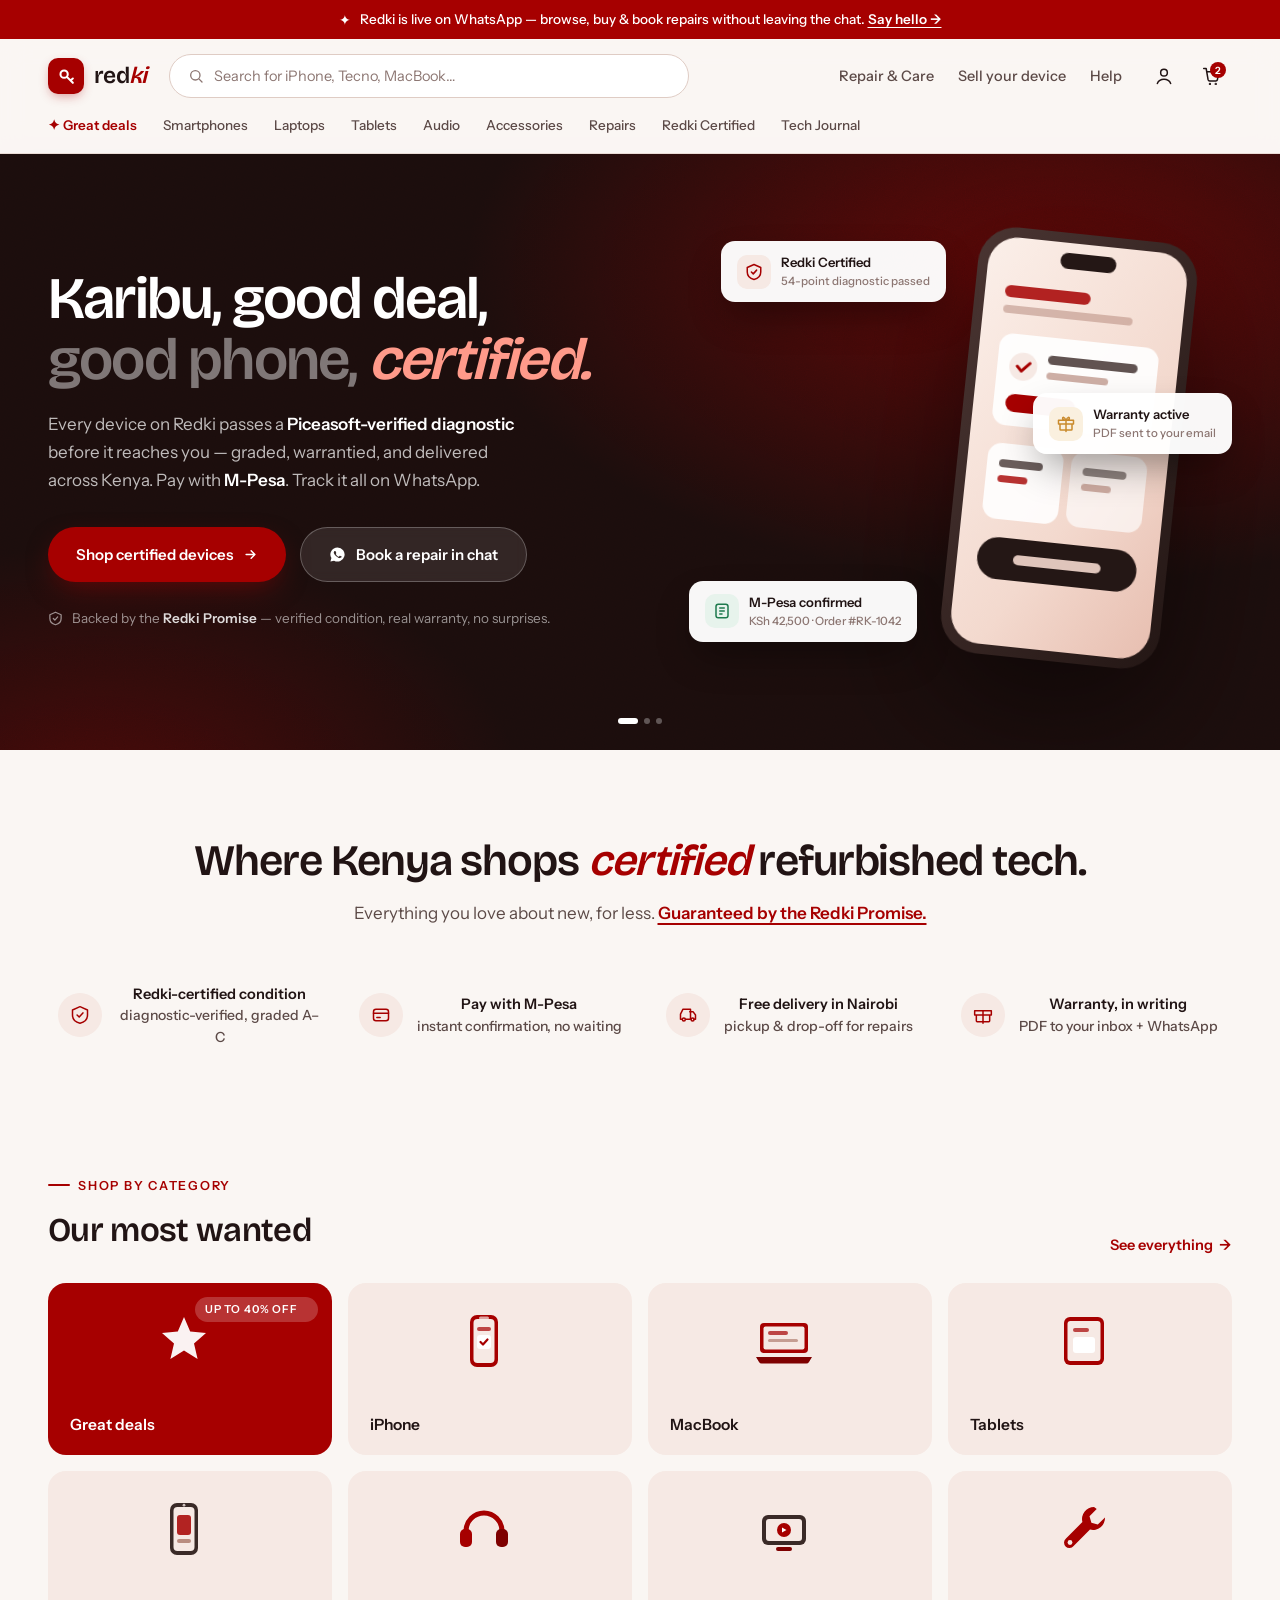
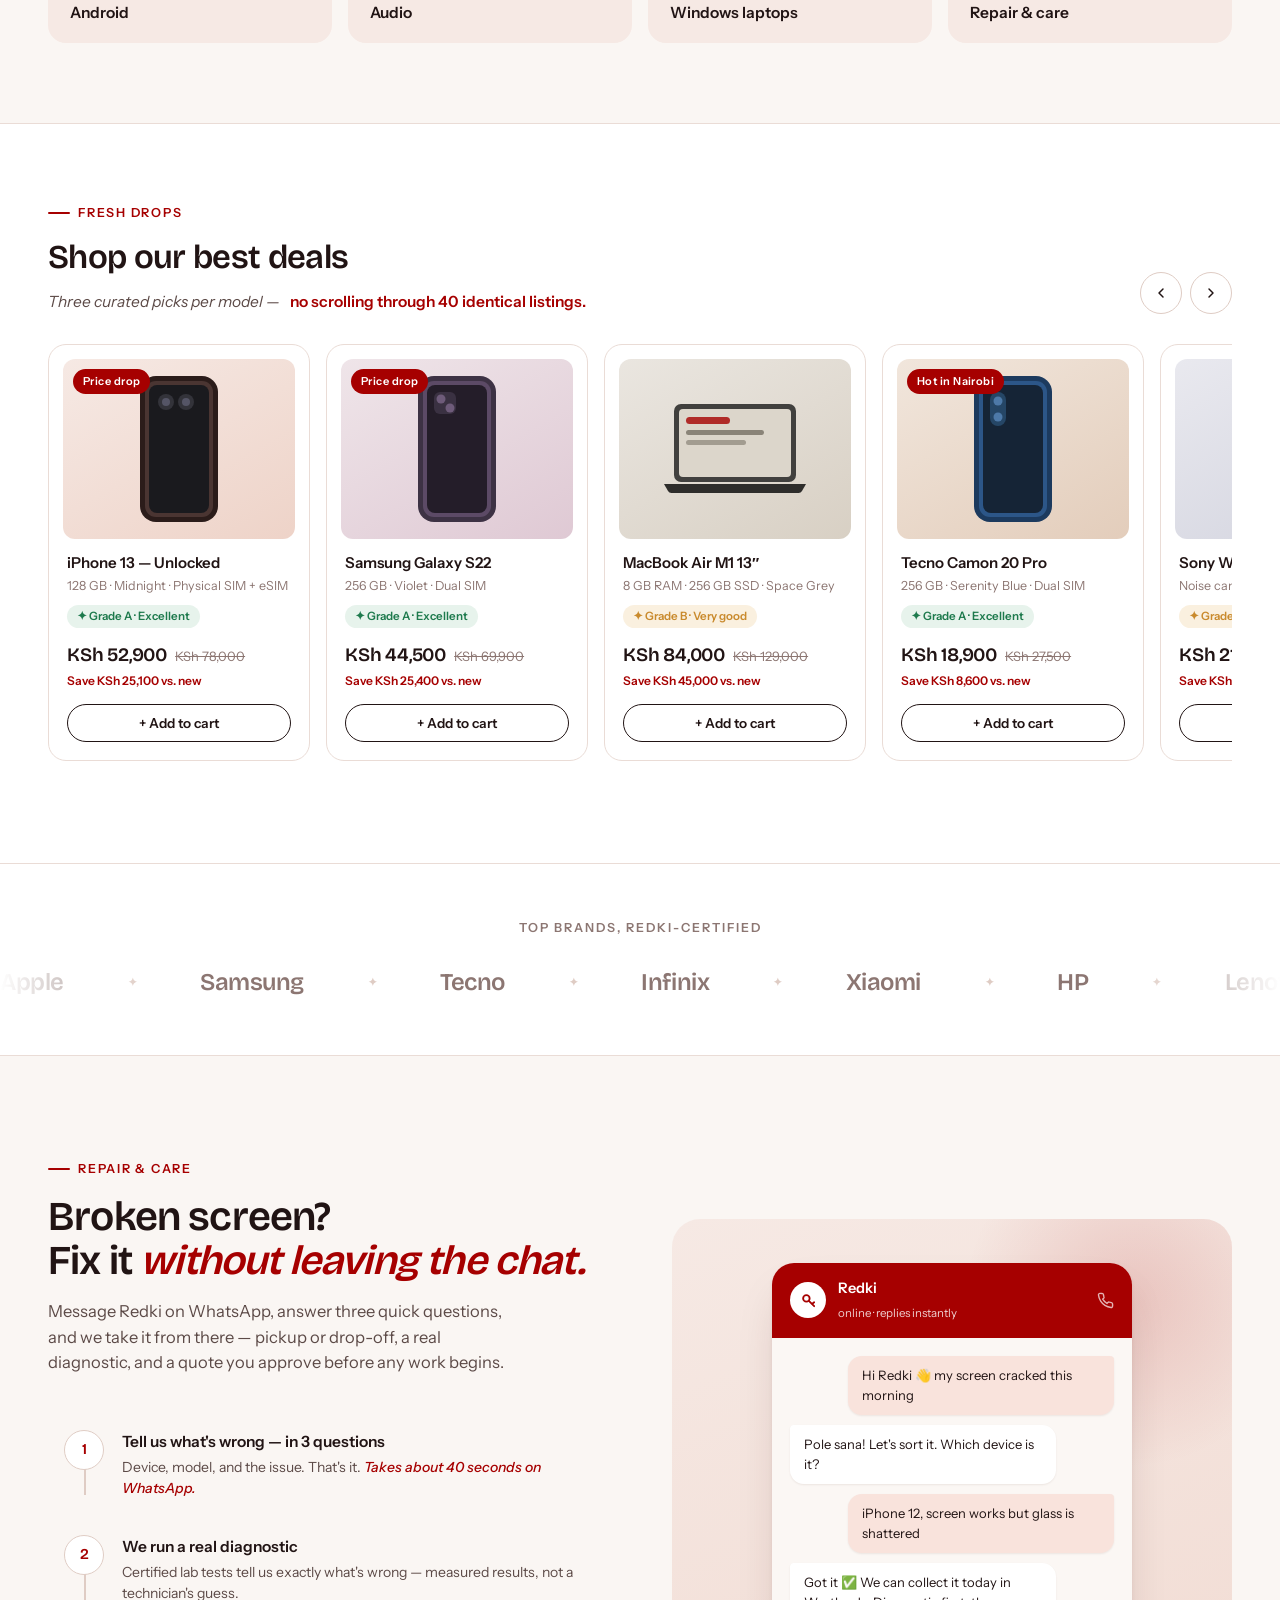
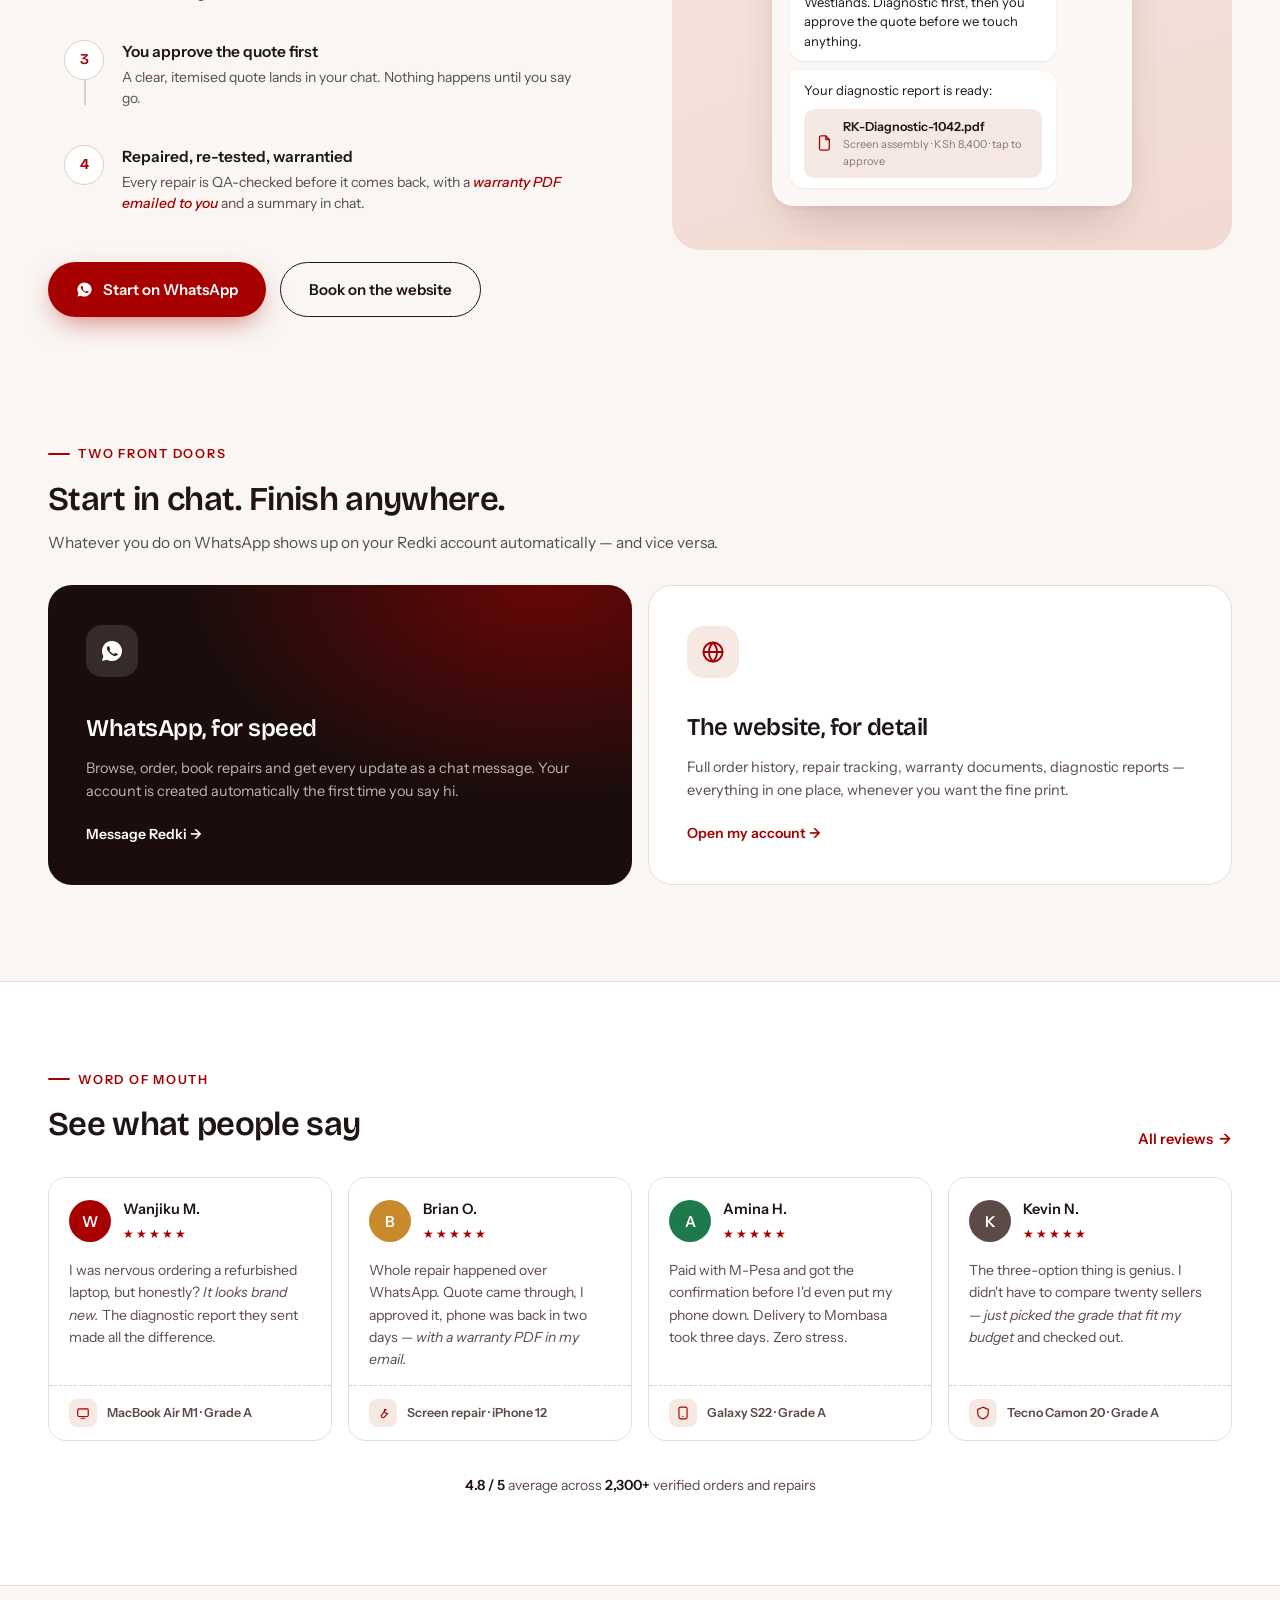
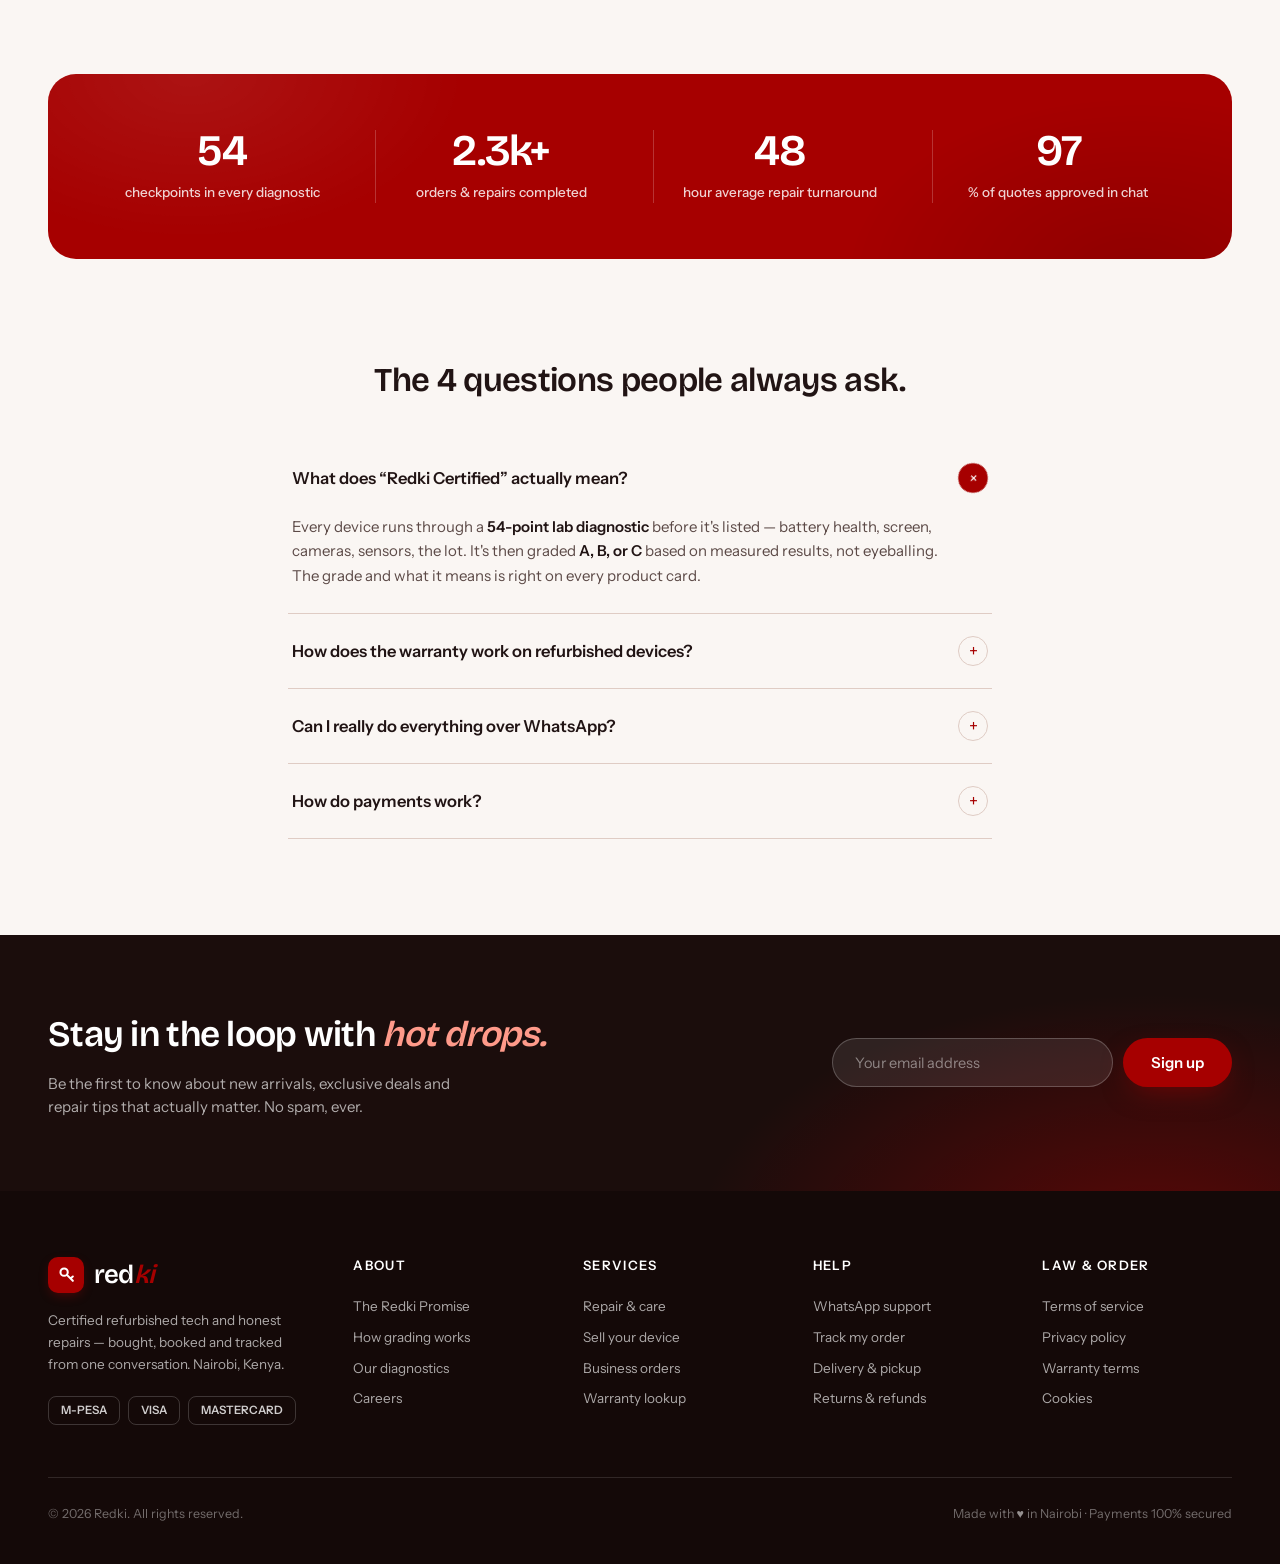
==== commit 12e04417: "Update print statement from 'Hello' to 'Goodbye'" ====
--- a/index.html
+++ b/index.html
@@ -2,325 +2,1201 @@
 <html lang="en">
 <head>
 <meta charset="UTF-8">
-<meta name="viewport" content="width=device-width, initial-scale=1.0, viewport-fit=cover">
-<title>Hybrid dock: Setup-bar ⇄ Island · Weframe Tech</title>
-<link rel="preconnect" href="https://fonts.googleapis.com"><link rel="preconnect" href="https://fonts.gstatic.com" crossorigin>
-<link href="https://fonts.googleapis.com/css2?family=Geist:wght@400;500;600;700&family=Geist+Mono:wght@400;500&family=Instrument+Serif:ital@0;1&display=swap" rel="stylesheet">
+<meta name="viewport" content="width=device-width, initial-scale=1.0">
+<title>Redki — Certified refurbished tech & repairs, Kenya</title>
+<link rel="preconnect" href="https://fonts.googleapis.com">
+<link rel="preconnect" href="https://fonts.gstatic.com" crossorigin>
+<link href="https://fonts.googleapis.com/css2?family=Bricolage+Grotesque:opsz,wght@12..96,400;12..96,500;12..96,600&family=Instrument+Sans:ital,wght@0,400;0,500;0,600;1,400;1,500;1,600&display=swap" rel="stylesheet">
 <style>
+/* ============ TOKENS ============ */
 :root{
-  --brand-ink:#010404;--brand-teal:#00A6B8;--teal-press:#00B9CC;--teal-bright:#2CC5D4;--teal-hi:#7FDDE7;--teal-ink:#012A2E;
-  --bg:#F6FAFA;--surface:#FFFFFF;--surface-2:#EDF3F3;--text:#010404;--text-2:#3A4446;--text-3:#5E6C6E;--text-faint:#8A9698;
-  --border:#E1E9E9;--border-2:#CCD8D8;--accent:#00A6B8;--accent-press:#00B9CC;--accent-ink:#012A2E;--accent-soft:#DCF4F6;--accent-soft-bd:#B8E4E9;--accent-deep:#003C42;
-  --invert-surface:#04191C;--invert-line:#153337;
-  --shadow:0 1px 2px rgba(1,4,4,.05),0 10px 30px -14px rgba(0,60,66,.18);--shadow-lg:0 2px 4px rgba(1,4,4,.05),0 28px 64px -24px rgba(0,60,66,.30);
-  --serif:'Season Mix','Instrument Serif',Georgia,serif;--sans:'Geist',sans-serif;--mono:'Geist Mono',monospace;
-  --fs:18px;--measure:640px;--r-md:14px;--r-lg:22px;--safe-b:env(safe-area-inset-bottom,0px);
-}
-[data-theme="dark"]{--bg:#010404;--surface:#081619;--surface-2:#0C1E21;--text:#EDF3F3;--text-2:#BFCCCC;--text-3:#A4A4A4;--text-faint:#7C8A8A;--border:#132A2D;--border-2:#1E3A3E;--accent-soft:#062A2F;--accent-soft-bd:#0F3A40;--accent-deep:#00A6B8;--invert-surface:#0C1E21;--invert-line:#1E3A3E;--shadow-lg:0 2px 6px rgba(0,0,0,.5),0 30px 72px -28px rgba(0,0,0,.75)}
+  --red:#A60000;
+  --red-deep:#7E0000;
+  --red-soft:#C43B2E;
+  --ink:#211414;
+  --ink-2:#5C4A47;
+  --ink-3:#8C7672;
+  --paper:#FAF6F3;
+  --card:#FFFFFF;
+  --blush:#F6E9E4;
+  --blush-2:#F0DDD5;
+  --line:#EADCD6;
+  --line-2:#DFCCC4;
+  --hero:#1B0D0C;
+  --gold:#C98A2D;
+  --green:#1E7A4D;
+  --radius:18px;
+  --font-display:"Bricolage Grotesque",sans-serif;
+  --font-body:"Instrument Sans",sans-serif;
+  --shadow-card:0 1px 2px rgba(60,20,15,.05),0 8px 24px -12px rgba(60,20,15,.14);
+  --shadow-pop:0 2px 4px rgba(60,20,15,.06),0 24px 48px -16px rgba(60,20,15,.22);
+}
 *{margin:0;padding:0;box-sizing:border-box}
-html{scroll-behavior:smooth;overflow-x:hidden}
-body{font-family:var(--sans);background:var(--bg);color:var(--text);-webkit-font-smoothing:antialiased;line-height:1.5;overflow-x:hidden;transition:background .4s}
-svg{display:block}button{font-family:inherit;cursor:pointer;border:none;background:none;color:inherit}a{color:inherit;text-decoration:none}
-:focus-visible{outline:2px solid var(--accent);outline-offset:3px;border-radius:5px}::selection{background:var(--accent-deep);color:#fff}
-
-/* meta note */
-.note{position:sticky;top:0;z-index:200;background:#010404;color:#DCE7E7;font-size:12px;text-align:center;padding:8px 16px;border-bottom:1px solid rgba(0,166,184,.25)}
-.note b{color:var(--teal-hi)}.note .m{font-family:var(--mono);color:#8A9797}
-
-/* top reading progress */
-.progtop{position:fixed;top:0;left:0;height:3px;background:var(--accent);width:0%;z-index:250;box-shadow:0 0 10px var(--accent);transition:width .08s linear}
-
-/* navbar */
-.nav{position:sticky;top:37px;z-index:150;background:color-mix(in srgb,var(--bg) 86%,transparent);backdrop-filter:blur(16px);border-bottom:1px solid var(--border);transition:background .4s,border-color .4s}
-.nav-in{max-width:1180px;margin:0 auto;display:flex;align-items:center;gap:10px;padding:0 16px;height:56px}
-.logo{font-family:var(--serif);font-weight:500;font-size:19px;display:flex;align-items:center;gap:8px;min-width:0}
-.logo .mark{width:26px;height:26px;border-radius:8px;background:conic-gradient(from 210deg,var(--brand-teal),var(--teal-bright),var(--accent-deep),var(--brand-teal));display:grid;place-items:center;color:#012A2E;font-family:var(--sans);font-size:12px;font-weight:700}
-.nav-links{display:none}.nav-right{margin-left:auto;display:flex;gap:8px;align-items:center}
-.theme-tg{display:inline-flex;border:1px solid var(--border-2);border-radius:100px;padding:3px;background:var(--surface)}
-.theme-tg button{width:30px;height:30px;border-radius:100px;display:grid;place-items:center;color:var(--text-faint)}
-.theme-tg button.on{background:var(--accent-soft);color:var(--accent-deep)}
-.nav-book{display:none}
-
-/* ============ HYBRID DOCK ============ */
-/* STATE A — SETUP BAR (top; visible only at article top) */
-.setupbar{position:sticky;top:93px;z-index:140;background:color-mix(in srgb,var(--bg) 92%,transparent);backdrop-filter:blur(14px);border-bottom:1px solid var(--border);transition:transform .45s cubic-bezier(.2,.8,.2,1),opacity .35s}
-.setupbar .in{max-width:var(--measure);margin:0 auto;display:flex;align-items:center;gap:6px;padding:8px 20px;position:relative}
-.setupbar .tool{display:inline-flex;align-items:center;gap:7px;padding:8px 12px;border-radius:100px;font-size:13px;font-weight:600;color:var(--text-2);transition:all .18s;min-height:40px}
-.setupbar .tool:hover{background:var(--surface-2);color:var(--text)}
-.setupbar .tool svg{color:var(--accent-deep)}
-.setupbar .sep{width:1px;height:18px;background:var(--border)}
-.setupbar .lab{margin-left:auto;font-family:var(--mono);font-size:11px;color:var(--text-faint);white-space:nowrap;display:flex;align-items:center;gap:8px}
-.setupbar .lab .hint{font-size:9.5px;letter-spacing:.06em;text-transform:uppercase;opacity:.7}
-.setupbar .bp{position:absolute;left:0;bottom:-1px;height:2px;background:var(--accent);width:0%}
-body.scrolled .setupbar{transform:translateY(-110%);opacity:0;pointer-events:none}
-
-/* STATE B — ISLAND (bottom-center; visible only once scrolled) */
-.island{position:fixed;left:50%;bottom:calc(16px + var(--safe-b));transform:translateX(-50%) translateY(24px) scale(.9);opacity:0;pointer-events:none;z-index:160;background:#0A1517;color:#EAF2F2;border:1px solid rgba(0,166,184,.28);border-radius:26px;box-shadow:0 20px 55px -14px rgba(0,0,0,.6);overflow:hidden;width:min(360px,calc(100vw - 28px));transition:transform .5s cubic-bezier(.2,.85,.25,1),opacity .4s,width .4s cubic-bezier(.2,.8,.2,1)}
-[data-theme="dark"] .island{background:#0C1E21}
-body.scrolled .island{opacity:1;pointer-events:auto;transform:translateX(-50%) translateY(0) scale(1)}
-.island .main{display:flex;align-items:center;gap:11px;padding:8px 8px 8px 12px}
-.island .ring{width:38px;height:38px;flex:none;position:relative;display:grid;place-items:center}
-.island .ring .p{position:absolute;font-family:var(--mono);font-size:9px;font-weight:600;color:#9FE4EA}
-.island .mid{flex:1;min-width:0;cursor:pointer}
-.island .min{font-size:12.5px;font-weight:600;color:#fff;white-space:nowrap}
-.island .sub{font-size:10px;color:#7C8A8A;display:flex;align-items:center;gap:4px}
-.island .sub svg{transition:transform .3s}
-.island.open .sub svg{transform:rotate(180deg)}
-.island .cta{background:var(--accent);color:var(--accent-ink);font-weight:700;font-size:12.5px;border-radius:100px;padding:9px 15px;white-space:nowrap;flex:none;display:flex;flex-direction:column;align-items:center;line-height:1.05;gap:1px;transition:background .25s}
-.island .cta:hover{background:var(--accent-press)}
-.island .cta.hot{animation:hotpulse 2.2s ease-out 1}
-@keyframes hotpulse{0%{box-shadow:0 0 0 0 rgba(0,166,184,.5)}100%{box-shadow:0 0 0 16px rgba(0,166,184,0)}}
-.island .tier{font-family:var(--mono);font-size:8px;letter-spacing:.05em;text-transform:uppercase;opacity:.82}
-.island .exp{max-height:0;opacity:0;transition:max-height .42s cubic-bezier(.2,.8,.2,1),opacity .3s}
-.island.open .exp{max-height:64px;opacity:1}
-.island .tools{display:flex;gap:6px;padding:2px 8px 9px}
-.island .t{flex:1;display:flex;align-items:center;justify-content:center;gap:6px;background:rgba(255,255,255,.06);border-radius:12px;padding:9px 6px;font-size:12px;font-weight:600;color:#DCE7E7;transition:background .18s}
-.island .t:hover{background:rgba(0,166,184,.2)}
-.island .t svg{color:var(--teal-hi)}
-
-/* article */
-.wrap{max-width:var(--measure);margin:0 auto;padding:0 20px;position:relative;z-index:1}
-.hero{padding:34px 0 0}
-.tag{display:inline-flex;align-items:center;gap:6px;font-size:11.5px;font-weight:700;letter-spacing:.09em;text-transform:uppercase;color:var(--accent-deep);background:var(--accent-soft);border:1px solid var(--accent-soft-bd);padding:6px 13px;border-radius:100px}
-h1{font-family:var(--serif);font-weight:500;font-size:clamp(32px,8.5vw,52px);line-height:1.05;letter-spacing:-.02em;margin:16px 0 18px}
-h1 em{font-style:italic;color:var(--accent-deep)}
-.byline{display:flex;align-items:center;gap:12px;flex-wrap:wrap}
-.avatar{width:42px;height:42px;border-radius:50%;background:linear-gradient(135deg,var(--accent-deep),#00252A);color:#9FE4EA;display:grid;place-items:center;font-weight:700;font-size:14px;flex:none}
-.byline .who{font-weight:600;font-size:15px;line-height:1.2}.byline .who small{display:block;font-weight:400;color:var(--text-3);font-size:12.5px;margin-top:2px}
-.meta{display:flex;flex-wrap:wrap;gap:8px 14px;color:var(--text-3);font-size:13.5px;margin-top:14px}
-.meta .dot{width:3px;height:3px;border-radius:50%;background:var(--border-2)}.meta .mono{font-family:var(--mono);font-size:12px}
-.audio{display:flex;align-items:center;gap:12px;background:var(--surface);border:1px solid var(--border);border-radius:100px;padding:7px 16px 7px 7px;box-shadow:var(--shadow);margin-top:20px}
-.audio .b{width:44px;height:44px;border-radius:50%;background:var(--accent);color:var(--accent-ink);display:grid;place-items:center;flex:none}
-.audio .wave{display:flex;align-items:center;gap:2.5px;height:24px;flex:1;min-width:0;overflow:hidden}
-.audio .wave i{width:3px;border-radius:2px;background:var(--border-2);height:30%}
-.audio.playing .wave i{background:var(--accent);animation:wv 1s ease-in-out infinite alternate}
-@keyframes wv{from{transform:scaleY(.4)}to{transform:scaleY(1.4)}}
-.audio .lb{font-size:12px;color:var(--text-3);white-space:nowrap;overflow:hidden;text-overflow:ellipsis;min-width:0;flex:0 1 auto}.audio .lb b{display:block;color:var(--text);font-size:13px}
-.audio .bd{font-family:var(--mono);font-size:9.5px;background:var(--surface-2);border:1px solid var(--border);color:var(--text-3);padding:3px 7px;border-radius:6px;white-space:nowrap}
-.share{display:flex;align-items:center;gap:10px;margin-top:16px}.share .l{font-size:12px;color:var(--text-faint);font-weight:600}
-.sh{width:40px;height:40px;border-radius:50%;border:1px solid var(--border-2);display:grid;place-items:center;color:var(--text-2);transition:all .2s;background:var(--surface)}
-.sh:hover{background:var(--accent);color:var(--accent-ink);border-color:var(--accent);transform:translateY(-2px)}
-.cover{margin:24px 0 0;border-radius:var(--r-lg);overflow:hidden;position:relative;aspect-ratio:16/9;box-shadow:var(--shadow-lg);background:radial-gradient(100% 150% at 90% 0%,#00505A55,transparent 55%),radial-gradient(110% 160% at 0% 100%,#0A3238,transparent 55%),linear-gradient(200deg,#08222633,#010B0C)}
-.cover .rings{position:absolute;inset:-40%;background:repeating-radial-gradient(circle at 50% 45%,transparent 0 46px,rgba(0,166,184,.06) 46px 47px)}
-.cover .cap{position:absolute;left:0;right:0;bottom:0;padding:18px;color:#fff;background:linear-gradient(transparent,rgba(1,11,12,.82));font-family:var(--serif);font-size:clamp(16px,4.6vw,20px);line-height:1.3}
-.prose{font-size:var(--fs);line-height:1.72;color:var(--text-2);margin-top:26px}
-.prose>p:first-of-type::first-letter{font-family:var(--serif);font-size:3.4em;font-weight:500;float:left;line-height:.8;padding:8px 10px 0 0;color:var(--accent-deep)}
-.prose h2{font-family:var(--serif);color:var(--text);font-weight:500;font-size:calc(var(--fs)*1.5);line-height:1.16;margin:1.8em 0 .5em;scroll-margin-top:150px}
-.prose p{margin:0 0 1.15em}.prose strong{color:var(--text);font-weight:600}
-.prose ul{margin:0 0 1.3em;padding-left:0;list-style:none}.prose ul li{position:relative;padding-left:26px;margin-bottom:.55em}
-.prose ul li::before{content:"";position:absolute;left:3px;top:.62em;width:7px;height:7px;border-radius:2px;background:var(--accent);transform:rotate(45deg)}
-.capsule{border:1px solid var(--accent-soft-bd);background:linear-gradient(135deg,var(--accent-soft),var(--surface));border-radius:var(--r-lg);padding:20px;position:relative;overflow:hidden;margin-top:26px}
-.capsule::before{content:"";position:absolute;left:0;top:0;bottom:0;width:4px;background:var(--accent)}
-.capsule .bd2{font-family:var(--mono);font-size:10px;letter-spacing:.13em;text-transform:uppercase;color:var(--accent-deep);background:var(--surface);border:1px solid var(--accent-soft-bd);border-radius:6px;padding:4px 8px;display:inline-block;margin-bottom:10px}
-.capsule .tx{font-size:15.5px;line-height:1.55;color:var(--text)}.capsule .tx b{color:var(--accent-deep)}
-.capsule .act{display:flex;flex-wrap:wrap;gap:10px;margin-top:14px}
-.capsule .pdf{display:inline-flex;align-items:center;gap:8px;font-size:13.5px;font-weight:700;color:var(--accent-ink);background:var(--accent);border-radius:100px;padding:10px 16px;min-height:44px}
-.capsule .pdf:hover{background:var(--accent-press)}
-.capsule .jump{display:inline-flex;align-items:center;gap:6px;font-size:13.5px;font-weight:600;color:var(--text-2);border:1px solid var(--border-2);border-radius:100px;padding:10px 16px;min-height:44px}
-.tldr{border:1px solid var(--border);background:linear-gradient(180deg,var(--surface),var(--surface-2));border-radius:var(--r-lg);padding:22px;margin-top:24px}
-.tldr .h{display:flex;align-items:center;gap:10px;margin-bottom:12px}.tldr .sp{width:26px;height:26px;border-radius:8px;background:var(--brand-ink);color:var(--teal-hi);display:grid;place-items:center;flex:none}
-[data-theme="dark"] .tldr .sp{background:var(--accent);color:var(--accent-ink)}
-.tldr .t{font-weight:700;font-size:12px;letter-spacing:.1em;text-transform:uppercase}.tldr ul{list-style:none}
-.tldr li{position:relative;padding-left:24px;margin-bottom:8px;font-size:15px;color:var(--text-2)}.tldr li b{color:var(--text)}.tldr li::before{content:"→";position:absolute;left:2px;color:var(--accent);font-weight:700}
-.listicle{margin:1.4em 0;display:grid;gap:10px}.listicle .li{display:flex;gap:13px;background:var(--surface);border:1px solid var(--border);border-radius:var(--r-md);padding:15px;box-shadow:var(--shadow)}
-.listicle .li.top{border-color:var(--accent-soft-bd);background:linear-gradient(135deg,var(--accent-soft),var(--surface))}
-.listicle .rank{font-family:var(--serif);font-size:19px;font-weight:500;color:var(--accent-ink);background:var(--accent);width:36px;height:36px;border-radius:10px;display:grid;place-items:center;flex:none}
-.listicle .li:not(.top) .rank{color:var(--accent-deep);background:var(--accent-soft);border:1px solid var(--accent-soft-bd)}
-.listicle .li-t{font-weight:600;font-size:15px;margin-bottom:2px}.listicle .li-d{font-size:13.5px;color:var(--text-3);line-height:1.5}
-.metrics{display:grid;grid-template-columns:1fr;gap:12px;margin:1.4em 0}
-.metric{background:var(--surface);border:1px solid var(--border);border-radius:var(--r-md);padding:18px;position:relative;overflow:hidden;box-shadow:var(--shadow)}
-.metric::after{content:"";position:absolute;inset:auto 0 0 0;height:3px;background:linear-gradient(90deg,var(--accent),var(--teal-bright))}
-.metric .v{font-family:var(--serif);font-size:32px;font-weight:500;color:var(--text);line-height:1}.metric .v span{color:var(--accent-deep)}.metric .l{font-size:13px;color:var(--text-3);margin-top:7px}
-.testimonial{background:var(--invert-surface);color:#EAF2F2;border:1px solid var(--invert-line);border-radius:var(--r-lg);padding:24px 22px;margin:1.5em 0;position:relative;overflow:hidden}
-.testimonial::before{content:"“";position:absolute;top:-30px;right:12px;font-family:var(--serif);font-size:150px;color:rgba(0,166,184,.14)}
-.testimonial .q{font-family:var(--serif);font-size:calc(var(--fs)*1.12);line-height:1.5;position:relative}
-.testimonial .w{display:flex;align-items:center;gap:12px;margin-top:18px}.testimonial .w .avatar{background:linear-gradient(135deg,var(--teal-bright),var(--brand-teal));color:#012A2E;width:38px;height:38px;font-size:12px}
-.testimonial .n{font-weight:700;font-size:14px;color:#fff}.testimonial .r{font-size:12px;color:#A9BABA}
-.trusted{margin:1.5em 0;padding:20px;border:1px dashed var(--border-2);border-radius:var(--r-md);background:linear-gradient(180deg,var(--surface),transparent)}
-.trusted .tl{font-size:11px;font-weight:700;letter-spacing:.13em;text-transform:uppercase;color:var(--text-3);margin-bottom:14px}
-.trusted .lg{display:flex;flex-wrap:wrap;gap:12px 22px;align-items:center}
-.wm{font-family:var(--serif);font-weight:500;font-size:16px;color:var(--text-faint);display:flex;align-items:center;gap:7px}.wm:hover{color:var(--text)}.wm i{width:7px;height:7px;border-radius:50%;background:var(--accent)}
-.endzone{margin:2.2em 0 0;border-radius:var(--r-lg);background:radial-gradient(150% 230% at 0% 0%,#06333A,#020F11 58%);color:#EEF4F4;padding:30px 24px;position:relative;overflow:hidden;border:1px solid var(--invert-line)}
-.endzone::before{content:"";position:absolute;top:-70px;right:-70px;width:240px;height:240px;border-radius:50%;background:radial-gradient(circle,rgba(0,166,184,.3),transparent 65%)}
-.endzone .k{font-family:var(--mono);font-size:11px;letter-spacing:.14em;text-transform:uppercase;color:var(--teal-hi);margin-bottom:12px;position:relative}
-.endzone h3{font-family:var(--serif);font-weight:500;font-size:clamp(24px,6.5vw,30px);line-height:1.18;color:#fff;position:relative}
-.endzone p{color:#AFC0C0;font-size:14.5px;margin:12px 0 20px;position:relative}
-.endzone .eb{display:inline-flex;align-items:center;background:var(--accent);color:var(--accent-ink);font-weight:700;border-radius:100px;padding:12px 22px;font-size:14.5px;position:relative}
-.foot{max-width:var(--measure);margin:0 auto;padding:36px 20px calc(150px + var(--safe-b));color:var(--text-faint);font-size:12.5px;text-align:center}
-
-/* sheet */
-.scrim{position:fixed;inset:0;background:rgba(1,4,4,.5);backdrop-filter:blur(2px);z-index:700;opacity:0;pointer-events:none;transition:opacity .3s}.scrim.show{opacity:1;pointer-events:auto}
-.sheet{position:fixed;left:0;right:0;bottom:0;z-index:701;background:var(--surface);border-radius:22px 22px 0 0;border-top:1px solid var(--border);box-shadow:0 -20px 60px -20px rgba(0,0,0,.5);padding:8px 20px calc(24px + var(--safe-b));transform:translateY(110%);transition:transform .38s cubic-bezier(.2,.8,.2,1);max-height:82vh;overflow-y:auto}.sheet.show{transform:translateY(0)}
-.grab{width:40px;height:5px;border-radius:5px;background:var(--border-2);margin:8px auto 6px}
-.rs{padding:16px 2px;border-top:1px solid var(--border)}.rs:first-of-type{border-top:0;padding-top:8px}
-.rl{font-size:11px;font-weight:700;letter-spacing:.12em;text-transform:uppercase;color:var(--text-3);margin-bottom:13px}
-.rlisten{display:flex;align-items:center;gap:13px}.rlisten .b{width:48px;height:48px;border-radius:50%;background:var(--accent);color:var(--accent-ink);display:grid;place-items:center;flex:none}
-.rlisten .rt{font-weight:600;font-size:14.5px}.rlisten .rss{font-size:12px;color:var(--text-3)}
-.rlisten .wave{display:flex;align-items:center;gap:2.5px;height:24px;flex:1;min-width:0;overflow:hidden}.rlisten .wave i{width:3px;border-radius:2px;background:var(--border-2);height:30%}.rlisten.playing .wave i{background:var(--accent);animation:wv 1s ease-in-out infinite alternate}
-.aa{display:flex;align-items:center;gap:16px;padding:6px 2px 8px}.aa .s{font-size:14px;color:var(--text-3);font-weight:600}.aa .l{font-size:24px;font-weight:700}
-.aa input{-webkit-appearance:none;appearance:none;flex:1;min-width:0;height:6px;border-radius:6px;background:var(--border-2);outline:none}
-.aa input::-webkit-slider-thumb{-webkit-appearance:none;width:28px;height:28px;border-radius:50%;background:var(--accent);border:5px solid var(--surface);box-shadow:0 2px 8px rgba(0,0,0,.25)}
-.aaprev{font-size:13px;color:var(--text-faint);text-align:center;padding-top:6px}.aaval{font-family:var(--mono);font-size:12px;color:var(--accent-deep);font-weight:600}
-.stoc a{display:flex;gap:12px;align-items:baseline;font-size:15.5px;color:var(--text-2);padding:12px 6px;border-radius:10px}.stoc a .n{font-family:var(--mono);font-size:11px;color:var(--text-faint)}
-.stoc a:hover,.stoc a.active{background:var(--surface-2);color:var(--accent-deep)}.stoc a.active{font-weight:600}
-
-@media(min-width:768px){
-  :root{--fs:19px}
-  .nav-links{display:flex;gap:22px;font-size:14.5px;font-weight:500;color:var(--text-2);margin-left:6px}.nav-links a:hover{color:var(--text)}
-  .nav-book{display:inline-flex;align-items:center;background:var(--accent);color:var(--accent-ink);font-weight:700;font-size:13.5px;border-radius:100px;padding:9px 16px;min-height:40px}
-  .metrics{grid-template-columns:repeat(3,1fr)}.cover{aspect-ratio:16/8}.hero{padding:46px 0 0}
-  .island{width:400px}.island.open{width:420px}
-  .sheet{max-width:480px;left:50%;right:auto;transform:translateX(-50%) translateY(110%)}.sheet.show{transform:translateX(-50%) translateY(0)}
-}
-@media(max-width:420px){.audio .bd{display:none}.share .l{display:none}}
-@media(prefers-reduced-motion:reduce){*{animation:none!important;transition:none!important}}
+html{scroll-behavior:smooth}
+body{
+  font-family:var(--font-body);
+  background:var(--paper);
+  color:var(--ink);
+  font-size:16px;
+  line-height:1.55;
+  -webkit-font-smoothing:antialiased;
+}
+::selection{background:var(--red);color:#fff}
+img,svg{display:block}
+a{color:inherit;text-decoration:none}
+button{font-family:inherit;cursor:pointer;border:none;background:none;color:inherit}
+.wrap{max-width:1240px;margin:0 auto;padding:0 28px}
+h1,h2,h3{font-family:var(--font-display);font-weight:600;letter-spacing:-.02em}
+.eyebrow{
+  display:inline-flex;align-items:center;gap:8px;
+  font-size:12.5px;font-weight:600;letter-spacing:.14em;text-transform:uppercase;
+  color:var(--red);
+}
+.eyebrow::before{content:"";width:22px;height:2px;background:var(--red);border-radius:2px}
+
+/* ============ REVEAL ANIMATION ============ */
+.rv{opacity:0;transform:translateY(22px);transition:opacity .7s cubic-bezier(.2,.7,.2,1),transform .7s cubic-bezier(.2,.7,.2,1)}
+.rv.in{opacity:1;transform:none}
+@media (prefers-reduced-motion:reduce){.rv{opacity:1;transform:none;transition:none}}
+
+/* ============ ANNOUNCEMENT ============ */
+.announce{
+  background:var(--red);color:#fff;
+  font-size:13.5px;font-weight:500;
+  text-align:center;padding:9px 16px;
+  position:relative;z-index:60;
+}
+.announce a{text-decoration:underline;text-underline-offset:3px;font-weight:600;white-space:nowrap}
+.announce .spark{display:inline-block;margin-right:6px;transform:translateY(1px)}
+
+/* ============ HEADER ============ */
+header{
+  position:sticky;top:0;z-index:50;
+  background:rgba(250,246,243,.92);
+  backdrop-filter:blur(14px);
+  -webkit-backdrop-filter:blur(14px);
+  border-bottom:1px solid var(--line);
+  transition:box-shadow .3s;
+}
+header.scrolled{box-shadow:0 6px 24px -12px rgba(60,20,15,.18)}
+.nav-top{display:flex;align-items:center;gap:22px;padding:15px 0}
+.logo{display:flex;align-items:center;gap:10px;flex-shrink:0}
+.logo-mark{
+  width:36px;height:36px;border-radius:10px;background:var(--red);
+  display:grid;place-items:center;
+  box-shadow:0 4px 12px -3px rgba(166,0,0,.45);
+}
+.logo-word{font-family:var(--font-display);font-weight:600;font-size:23px;letter-spacing:-.03em}
+.logo-word i{color:var(--red)}
+.search{
+  flex:1;max-width:520px;display:flex;align-items:center;gap:10px;
+  background:#fff;border:1.5px solid var(--line-2);border-radius:999px;
+  padding:10px 18px;color:var(--ink-3);font-size:14.5px;
+  transition:border-color .2s, box-shadow .2s;
+}
+.search:hover{border-color:var(--red);box-shadow:0 0 0 4px rgba(166,0,0,.06)}
+.nav-links{display:flex;align-items:center;gap:24px;margin-left:auto;font-size:14.5px;font-weight:500;color:var(--ink-2)}
+.nav-links a{transition:color .2s}
+.nav-links a:hover{color:var(--red)}
+.nav-icons{display:flex;align-items:center;gap:8px}
+.icon-btn{
+  width:40px;height:40px;border-radius:12px;display:grid;place-items:center;
+  transition:background .2s;position:relative;
+}
+.icon-btn:hover{background:var(--blush)}
+.cart-dot{
+  position:absolute;top:6px;right:6px;width:16px;height:16px;border-radius:50%;
+  background:var(--red);color:#fff;font-size:10px;font-weight:600;
+  display:grid;place-items:center;
+}
+.nav-cats{
+  display:flex;gap:26px;padding:0 0 13px;font-size:13.5px;font-weight:500;color:var(--ink-2);
+  overflow-x:auto;scrollbar-width:none;
+}
+.nav-cats::-webkit-scrollbar{display:none}
+.nav-cats a{white-space:nowrap;transition:color .2s;padding:2px 0;border-bottom:2px solid transparent}
+.nav-cats a:hover{color:var(--red)}
+.nav-cats a.hot{color:var(--red);font-weight:600}
+.nav-cats a.hot::after{content:"";display:none}
+
+/* ============ HERO ============ */
+.hero{background:var(--hero);position:relative;overflow:hidden;color:#fff}
+.hero::before{
+  content:"";position:absolute;inset:0;
+  background:
+    radial-gradient(900px 480px at 82% 20%, rgba(166,0,0,.5), transparent 65%),
+    radial-gradient(700px 420px at 8% 108%, rgba(166,0,0,.32), transparent 60%);
+  pointer-events:none;
+}
+.hero::after{
+  content:"";position:absolute;inset:0;opacity:.5;pointer-events:none;mix-blend-mode:overlay;
+  background-image:url("data:image/svg+xml,%3Csvg xmlns='http://www.w3.org/2000/svg' width='120' height='120'%3E%3Cfilter id='n'%3E%3CfeTurbulence type='fractalNoise' baseFrequency='.9' numOctaves='2'/%3E%3C/filter%3E%3Crect width='120' height='120' filter='url(%23n)' opacity='.28'/%3E%3C/svg%3E");
+}
+.hero-in{
+  position:relative;z-index:2;
+  display:grid;grid-template-columns:1.05fr .95fr;gap:40px;align-items:center;
+  padding-block:64px 72px;
+}
+.hero h1{
+  font-size:clamp(40px,4.6vw,62px);line-height:1.04;letter-spacing:-.03em;font-weight:600;
+}
+.hero h1 .fade{color:rgba(255,255,255,.44)}
+.hero h1 .accent{color:#FF9A8A;font-style:italic}
+.hero-sub{
+  margin-top:20px;font-size:17px;line-height:1.65;color:rgba(255,255,255,.72);max-width:480px;
+}
+.hero-sub strong{font-weight:600;color:#fff}
+.hero-ctas{display:flex;gap:14px;margin-top:32px;flex-wrap:wrap}
+.btn{
+  display:inline-flex;align-items:center;gap:10px;
+  font-size:15px;font-weight:600;border-radius:999px;padding:15px 28px;
+  transition:transform .2s, box-shadow .2s, background .2s;
+}
+.btn:active{transform:scale(.97)}
+.btn-red{background:var(--red);color:#fff;box-shadow:0 10px 28px -8px rgba(166,0,0,.55)}
+.btn-red:hover{background:#8F0000;transform:translateY(-2px)}
+.btn-ghost{background:rgba(255,255,255,.1);color:#fff;border:1.5px solid rgba(255,255,255,.25);backdrop-filter:blur(6px)}
+.btn-ghost:hover{background:rgba(255,255,255,.18);transform:translateY(-2px)}
+.hero-note{
+  display:flex;align-items:center;gap:9px;margin-top:26px;
+  font-size:13.5px;color:rgba(255,255,255,.55);
+}
+.hero-note b{font-weight:600;color:rgba(255,255,255,.85)}
+
+/* hero visual */
+.hero-visual{position:relative;height:460px}
+.hv-phone{
+  position:absolute;right:8%;top:50%;transform:translateY(-50%) rotate(6deg);
+  filter:drop-shadow(0 40px 60px rgba(0,0,0,.5));
+  animation:float 7s ease-in-out infinite;
+}
+@keyframes float{0%,100%{transform:translateY(-50%) rotate(6deg)}50%{transform:translateY(-54%) rotate(4.5deg)}}
+.hv-chip{
+  position:absolute;display:flex;align-items:center;gap:10px;
+  background:rgba(255,255,255,.97);color:var(--ink);
+  border-radius:14px;padding:11px 16px;font-size:13px;font-weight:600;
+  box-shadow:0 18px 40px -10px rgba(0,0,0,.45);
+  animation:float2 6s ease-in-out infinite;
+}
+.hv-chip small{display:block;font-weight:500;color:var(--ink-3);font-size:11.5px;margin-top:1px}
+.hv-chip .ic{width:34px;height:34px;border-radius:10px;display:grid;place-items:center;flex-shrink:0}
+@keyframes float2{0%,100%{transform:translateY(0)}50%{transform:translateY(-10px)}}
+.chip-1{top:5%;left:6%;animation-delay:.6s}
+.chip-2{bottom:8%;left:0;animation-delay:1.4s}
+.chip-3{top:38%;right:0;animation-delay:2.2s}
+.hero-dots{display:flex;gap:6px;position:absolute;bottom:26px;left:50%;transform:translateX(-50%);z-index:3}
+.hero-dots span{width:6px;height:6px;border-radius:99px;background:rgba(255,255,255,.3)}
+.hero-dots span.on{width:20px;background:#fff}
+
+/* ============ STATEMENT + TRUST ============ */
+.statement{text-align:center;padding-block:88px 30px}
+.statement h2{font-size:clamp(30px,3.4vw,46px);letter-spacing:-.025em;line-height:1.1}
+.statement h2 em{color:var(--red)}
+.statement p{margin-top:14px;font-size:17px;color:var(--ink-2)}
+.statement p a{color:var(--red);font-weight:600;text-decoration:underline;text-underline-offset:4px;text-decoration-thickness:1.5px}
+.trustbar{
+  display:grid;grid-template-columns:repeat(4,1fr);gap:14px;
+  padding:38px 0 0;
+}
+.trust{
+  display:flex;align-items:center;gap:14px;justify-content:center;
+  font-size:14px;font-weight:500;color:var(--ink-2);
+  padding:18px 10px;border-radius:16px;
+  transition:background .25s;
+}
+.trust:hover{background:var(--blush)}
+.trust .t-ic{
+  width:44px;height:44px;border-radius:50%;background:var(--blush);
+  display:grid;place-items:center;flex-shrink:0;color:var(--red);
+}
+.trust b{display:block;font-weight:600;color:var(--ink);font-size:14.5px}
+
+/* ============ CATEGORY GRID ============ */
+.section{padding-block:72px 8px}
+.sec-head{display:flex;align-items:end;justify-content:space-between;gap:20px;margin-bottom:26px}
+.sec-head h2{font-size:clamp(26px,2.6vw,36px)}
+.sec-head p{color:var(--ink-2);margin-top:6px;font-size:15.5px}
+.sec-link{
+  font-size:14.5px;font-weight:600;color:var(--red);white-space:nowrap;
+  display:inline-flex;align-items:center;gap:6px;
+}
+.sec-link:hover{gap:10px}
+.sec-link{transition:gap .2s}
+.cat-grid{display:grid;grid-template-columns:repeat(4,1fr);gap:16px}
+.cat{
+  background:var(--blush);border-radius:var(--radius);
+  padding:22px 22px 18px;min-height:172px;
+  display:flex;flex-direction:column;justify-content:space-between;
+  position:relative;overflow:hidden;
+  transition:transform .25s cubic-bezier(.2,.7,.2,1), box-shadow .25s, background .25s;
+}
+.cat:hover{transform:translateY(-5px);box-shadow:var(--shadow-pop);background:var(--blush-2)}
+.cat .cat-art{align-self:center;margin:4px 0 10px;transition:transform .3s cubic-bezier(.2,.7,.2,1)}
+.cat:hover .cat-art{transform:scale(1.08) rotate(-2deg)}
+.cat span{font-weight:600;font-size:15.5px;display:flex;align-items:center;justify-content:space-between}
+.cat span::after{content:"→";font-weight:400;color:var(--red);opacity:0;transform:translateX(-6px);transition:.25s}
+.cat:hover span::after{opacity:1;transform:none}
+.cat.dark{background:var(--red);color:#fff}
+.cat.dark:hover{background:var(--red-deep)}
+.cat.dark span::after{color:#fff}
+.cat .deal-tag{
+  position:absolute;top:14px;right:14px;background:rgba(255,255,255,.2);
+  font-size:11px;font-weight:600;letter-spacing:.08em;text-transform:uppercase;
+  padding:4px 10px;border-radius:99px;
+}
+
+/* ============ DEALS / PRODUCT CARDS ============ */
+.deals-band{background:#fff;border-block:1px solid var(--line);margin-top:72px;padding:72px 0 80px}
+.rail-wrap{position:relative}
+.rail{
+  display:grid;grid-auto-flow:column;grid-auto-columns:262px;gap:16px;
+  overflow-x:auto;padding:4px 4px 22px;scroll-snap-type:x mandatory;
+  scrollbar-width:none;
+}
+.rail::-webkit-scrollbar{display:none}
+.pcard{
+  scroll-snap-align:start;
+  background:var(--card);border:1px solid var(--line);border-radius:var(--radius);
+  padding:14px;display:flex;flex-direction:column;
+  transition:transform .25s, box-shadow .25s, border-color .25s;
+}
+.pcard:hover{transform:translateY(-5px);box-shadow:var(--shadow-pop);border-color:var(--line-2)}
+.p-img{
+  border-radius:12px;height:180px;display:grid;place-items:center;
+  position:relative;overflow:hidden;
+}
+.p-img .drop{
+  position:absolute;top:10px;left:10px;background:var(--red);color:#fff;
+  font-size:11px;font-weight:600;padding:4px 10px;border-radius:99px;letter-spacing:.04em;
+}
+.p-img svg{transition:transform .35s cubic-bezier(.2,.7,.2,1)}
+.pcard:hover .p-img svg{transform:scale(1.07)}
+.p-body{padding:14px 4px 4px;display:flex;flex-direction:column;flex:1}
+.p-name{font-weight:600;font-size:15px;line-height:1.35}
+.p-spec{font-size:12.5px;color:var(--ink-3);margin-top:3px}
+.p-grade{
+  display:inline-flex;align-items:center;gap:6px;margin-top:9px;
+  font-size:11.5px;font-weight:600;color:var(--green);
+  background:#E7F3EC;border-radius:99px;padding:3px 10px;width:fit-content;
+}
+.p-grade.b{color:var(--gold);background:#FAF0DF}
+.p-price{margin-top:12px;display:flex;align-items:baseline;gap:8px}
+.p-price b{font-family:var(--font-display);font-weight:600;font-size:19px;letter-spacing:-.01em}
+.p-price s{font-size:13px;color:var(--ink-3)}
+.p-save{font-size:12px;color:var(--red);font-weight:600;margin-top:2px}
+.p-btn{
+  margin-top:14px;border:1.5px solid var(--ink);border-radius:999px;
+  padding:10px;font-size:13.5px;font-weight:600;text-align:center;
+  transition:background .2s,color .2s,border-color .2s;
+}
+.p-btn:hover{background:var(--red);border-color:var(--red);color:#fff}
+.rail-nav{display:flex;gap:8px}
+.rail-btn{
+  width:42px;height:42px;border-radius:50%;border:1.5px solid var(--line-2);
+  display:grid;place-items:center;background:#fff;
+  transition:background .2s,border-color .2s,transform .15s;
+}
+.rail-btn:hover{background:var(--blush);border-color:var(--red)}
+.rail-btn:active{transform:scale(.94)}
+.buybox-note{
+  display:flex;align-items:center;gap:10px;margin-top:8px;
+  font-size:13.5px;color:var(--ink-2);font-style:italic;
+}
+.buybox-note b{color:var(--red);font-style:normal;font-weight:600}
+
+/* ============ BRAND MARQUEE ============ */
+.marquee-band{padding:54px 0;border-bottom:1px solid var(--line);background:#fff;overflow:hidden}
+.marquee-label{text-align:center;font-size:12.5px;font-weight:600;letter-spacing:.16em;text-transform:uppercase;color:var(--ink-3);margin-bottom:26px}
+.marquee{display:flex;overflow:hidden;-webkit-mask-image:linear-gradient(90deg,transparent,#000 12%,#000 88%,transparent);mask-image:linear-gradient(90deg,transparent,#000 12%,#000 88%,transparent)}
+.marquee-track{display:flex;gap:64px;padding-right:64px;flex-shrink:0;animation:scroll 30s linear infinite;align-items:center}
+.marquee:hover .marquee-track{animation-play-state:paused}
+@keyframes scroll{to{transform:translateX(-100%)}}
+.brand{
+  font-family:var(--font-display);font-weight:600;font-size:24px;letter-spacing:-.02em;
+  color:var(--ink-3);white-space:nowrap;transition:color .2s;display:flex;align-items:center;gap:64px;
+}
+.brand:hover{color:var(--ink)}
+.brand::after{content:"✦";font-size:11px;color:var(--line-2)}
+
+/* ============ REPAIR JOURNEY ============ */
+.repair{padding-block:96px}
+.repair-grid{display:grid;grid-template-columns:1fr 1fr;gap:64px;align-items:center}
+.repair h2{font-size:clamp(30px,3.2vw,44px);line-height:1.08;margin-top:16px}
+.repair h2 em{color:var(--red)}
+.repair-lede{margin-top:16px;font-size:16.5px;color:var(--ink-2);max-width:460px}
+.steps{margin-top:36px;display:flex;flex-direction:column;gap:0}
+.step{
+  display:flex;gap:18px;padding:18px 16px;border-radius:16px;
+  transition:background .25s;position:relative;
+}
+.step:hover{background:var(--blush)}
+.step-num{
+  width:40px;height:40px;border-radius:50%;flex-shrink:0;
+  border:1.5px solid var(--line-2);background:#fff;
+  display:grid;place-items:center;
+  font-family:var(--font-display);font-weight:600;font-size:15px;color:var(--red);
+  position:relative;z-index:2;
+}
+.step:not(:last-child) .step-num::after{
+  content:"";position:absolute;top:100%;left:50%;width:1.5px;height:26px;
+  background:var(--line-2);
+}
+.step b{font-weight:600;font-size:15.5px;display:block}
+.step p{font-size:14px;color:var(--ink-2);margin-top:3px;line-height:1.5}
+.step p i{color:var(--red);font-weight:500}
+
+/* whatsapp mock */
+.wa-frame{
+  background:linear-gradient(160deg,var(--blush) 0%, #F1DAD1 100%);
+  border-radius:28px;padding:44px 40px;position:relative;overflow:hidden;
+}
+.wa-frame::before{
+  content:"";position:absolute;width:340px;height:340px;border-radius:50%;
+  background:radial-gradient(circle, rgba(166,0,0,.14), transparent 70%);
+  top:-90px;right:-70px;
+}
+.wa-card{
+  background:#fff;border-radius:22px;box-shadow:var(--shadow-pop);
+  max-width:360px;margin:0 auto;overflow:hidden;position:relative;z-index:2;
+}
+.wa-head{
+  background:var(--red);color:#fff;padding:14px 18px;
+  display:flex;align-items:center;gap:12px;
+}
+.wa-avatar{width:36px;height:36px;border-radius:50%;background:#fff;display:grid;place-items:center;flex-shrink:0}
+.wa-head b{font-size:14.5px;font-weight:600;display:block}
+.wa-head small{font-size:11.5px;opacity:.8}
+.wa-body{padding:18px;display:flex;flex-direction:column;gap:10px;background:#FBF7F4;min-height:280px}
+.msg{
+  max-width:82%;padding:10px 14px;border-radius:14px;font-size:13px;line-height:1.5;
+  box-shadow:0 1px 2px rgba(60,20,15,.08);
+  opacity:0;transform:translateY(10px);
+}
+.wa-card.play .msg{animation:msgin .5s cubic-bezier(.2,.7,.2,1) forwards}
+@keyframes msgin{to{opacity:1;transform:none}}
+.msg.in{background:#fff;border-top-left-radius:4px;align-self:flex-start}
+.msg.out{background:#F9E3DC;border-top-right-radius:4px;align-self:flex-end}
+.wa-card.play .msg:nth-child(1){animation-delay:.2s}
+.wa-card.play .msg:nth-child(2){animation-delay:.9s}
+.wa-card.play .msg:nth-child(3){animation-delay:1.7s}
+.wa-card.play .msg:nth-child(4){animation-delay:2.5s}
+.wa-card.play .msg:nth-child(5){animation-delay:3.3s}
+.msg .doc{
+  display:flex;align-items:center;gap:10px;background:var(--blush);
+  border-radius:10px;padding:9px 12px;margin-top:8px;font-weight:600;font-size:12.5px;
+}
+.msg .doc small{display:block;font-weight:400;color:var(--ink-3);font-size:11px}
+
+/* ============ DUAL ENTRY ============ */
+.dual{padding-block:24px 96px}
+.dual-cards{display:grid;grid-template-columns:1fr 1fr;gap:16px;margin-top:30px}
+.dual-card{
+  border-radius:24px;padding:40px 38px;position:relative;overflow:hidden;min-height:300px;
+  display:flex;flex-direction:column;justify-content:flex-end;
+  transition:transform .25s, box-shadow .25s;
+}
+.dual-card:hover{transform:translateY(-5px);box-shadow:var(--shadow-pop)}
+.dual-card.red{background:var(--hero);color:#fff}
+.dual-card.red::before{
+  content:"";position:absolute;inset:0;
+  background:radial-gradient(500px 300px at 85% 0%, rgba(166,0,0,.55), transparent 70%);
+}
+.dual-card.light{background:#fff;border:1px solid var(--line)}
+.dual-card .dc-ic{
+  width:52px;height:52px;border-radius:16px;display:grid;place-items:center;
+  margin-bottom:auto;position:relative;z-index:2;
+}
+.dual-card.red .dc-ic{background:rgba(255,255,255,.12)}
+.dual-card.light .dc-ic{background:var(--blush);color:var(--red)}
+.dual-card h3{font-size:24px;margin-top:28px;position:relative;z-index:2}
+.dual-card p{font-size:14.5px;margin-top:10px;position:relative;z-index:2;line-height:1.6}
+.dual-card.red p{color:rgba(255,255,255,.7)}
+.dual-card.light p{color:var(--ink-2)}
+.dual-card .dc-link{
+  margin-top:20px;font-size:14px;font-weight:600;display:inline-flex;gap:8px;align-items:center;
+  position:relative;z-index:2;transition:gap .2s;
+}
+.dual-card:hover .dc-link{gap:12px}
+.dual-card.light .dc-link{color:var(--red)}
+
+/* ============ REVIEWS ============ */
+.reviews-band{background:#fff;border-block:1px solid var(--line);padding:80px 0 88px}
+.rev-grid{display:grid;grid-template-columns:repeat(4,1fr);gap:16px;margin-top:8px}
+.rev{
+  border:1px solid var(--line);border-radius:var(--radius);overflow:hidden;
+  background:var(--card);display:flex;flex-direction:column;
+  transition:transform .25s, box-shadow .25s;
+}
+.rev:hover{transform:translateY(-5px);box-shadow:var(--shadow-pop)}
+.rev-top{padding:20px 20px 0;display:flex;align-items:center;gap:12px}
+.rev-av{
+  width:42px;height:42px;border-radius:50%;display:grid;place-items:center;
+  font-weight:600;font-size:15px;color:#fff;flex-shrink:0;
+}
+.rev-top b{font-size:14.5px;font-weight:600;display:block}
+.rev-stars{color:var(--red);font-size:12px;letter-spacing:2px}
+.rev p{padding:14px 20px;font-size:14px;color:var(--ink-2);line-height:1.6;flex:1}
+.rev p i{font-style:italic}
+.rev-item{
+  border-top:1px dashed var(--line-2);padding:13px 20px;
+  display:flex;align-items:center;gap:10px;font-size:12.5px;font-weight:600;color:var(--ink-2);
+}
+.rev-item .ri-ic{width:28px;height:28px;border-radius:8px;background:var(--blush);display:grid;place-items:center;color:var(--red);flex-shrink:0}
+.rev-meta{text-align:center;margin-top:34px;font-size:14px;color:var(--ink-2)}
+.rev-meta b{font-weight:600;color:var(--ink)}
+
+/* ============ STATS STRIP ============ */
+.stats{padding-block:88px}
+.stats-in{
+  background:var(--red);border-radius:28px;color:#fff;
+  padding:56px 48px;position:relative;overflow:hidden;
+  display:grid;grid-template-columns:repeat(4,1fr);gap:26px;text-align:center;
+}
+.stats-in::before{
+  content:"";position:absolute;inset:0;opacity:.35;
+  background:
+    radial-gradient(400px 240px at 12% 0%, rgba(255,255,255,.22), transparent 70%),
+    radial-gradient(420px 260px at 92% 110%, rgba(0,0,0,.4), transparent 70%);
+}
+.stat{position:relative;z-index:2}
+.stat b{font-family:var(--font-display);font-weight:600;font-size:clamp(32px,3.4vw,46px);letter-spacing:-.02em;display:block;line-height:1}
+.stat span{font-size:13.5px;opacity:.82;margin-top:9px;display:block;font-weight:500}
+.stat:not(:first-child){border-left:1px solid rgba(255,255,255,.2)}
+
+/* ============ FAQ ============ */
+.faq{max-width:760px;margin:0 auto;padding:8px 28px 96px}
+.faq h2{text-align:center;font-size:clamp(26px,2.6vw,36px);margin-bottom:34px}
+.faq-item{border-bottom:1px solid var(--line-2)}
+.faq-q{
+  width:100%;display:flex;justify-content:space-between;align-items:center;gap:20px;
+  padding:22px 4px;font-size:16.5px;font-weight:600;text-align:left;
+  transition:color .2s;
+}
+.faq-q:hover{color:var(--red)}
+.faq-q .fx{
+  width:30px;height:30px;border-radius:50%;border:1.5px solid var(--line-2);flex-shrink:0;
+  display:grid;place-items:center;transition:transform .3s, background .3s, border-color .3s;
+  font-weight:400;font-size:17px;color:var(--red);
+}
+.faq-item.open .fx{transform:rotate(45deg);background:var(--red);border-color:var(--red);color:#fff}
+.faq-a{max-height:0;overflow:hidden;transition:max-height .4s cubic-bezier(.2,.7,.2,1)}
+.faq-a p{padding:0 44px 24px 4px;font-size:15px;color:var(--ink-2);line-height:1.65}
+.faq-a p b{font-weight:600;color:var(--ink)}
+
+/* ============ NEWSLETTER + FOOTER ============ */
+.news{background:var(--hero);color:#fff;padding:72px 0;position:relative;overflow:hidden}
+.news::before{
+  content:"";position:absolute;inset:0;
+  background:radial-gradient(700px 380px at 90% 120%, rgba(166,0,0,.45), transparent 65%);
+}
+.news-in{position:relative;z-index:2;display:grid;grid-template-columns:1fr auto;gap:40px;align-items:center}
+.news h2{font-size:clamp(26px,2.8vw,38px)}
+.news h2 em{color:#FF9A8A}
+.news p{margin-top:10px;color:rgba(255,255,255,.66);font-size:15px;max-width:440px}
+.news-form{display:flex;gap:10px;min-width:400px}
+.news-form input{
+  flex:1;background:rgba(255,255,255,.09);border:1.5px solid rgba(255,255,255,.22);
+  border-radius:999px;padding:14px 22px;font-family:inherit;font-size:14.5px;color:#fff;outline:none;
+  transition:border-color .2s;
+}
+.news-form input::placeholder{color:rgba(255,255,255,.45)}
+.news-form input:focus{border-color:#FF9A8A}
+footer{background:#140908;color:rgba(255,255,255,.65);padding:64px 0 40px;font-size:13.5px}
+.foot-grid{display:grid;grid-template-columns:1.4fr 1fr 1fr 1fr 1fr;gap:40px}
+.foot-brand .logo-word{color:#fff;font-size:26px}
+.foot-brand p{margin-top:14px;line-height:1.65;max-width:260px}
+.foot-pay{display:flex;gap:8px;margin-top:20px;flex-wrap:wrap}
+.pay-chip{
+  border:1px solid rgba(255,255,255,.18);border-radius:8px;padding:5px 12px;
+  font-size:11.5px;font-weight:600;color:rgba(255,255,255,.8);
+}
+.foot-col b{color:#fff;font-weight:600;font-size:13px;letter-spacing:.1em;text-transform:uppercase;display:block;margin-bottom:16px}
+.foot-col a{display:block;padding:5px 0;transition:color .2s}
+.foot-col a:hover{color:#FF9A8A}
+.foot-base{
+  border-top:1px solid rgba(255,255,255,.12);margin-top:52px;padding-top:26px;
+  display:flex;justify-content:space-between;gap:20px;flex-wrap:wrap;font-size:12.5px;color:rgba(255,255,255,.4);
+}
+.foot-base i{color:rgba(255,255,255,.55)}
+
+/* ============ RESPONSIVE ============ */
+@media (max-width:1020px){
+  .hero-in{grid-template-columns:1fr;padding-block:56px 96px}
+  .hero-visual{height:380px}
+  .trustbar{grid-template-columns:repeat(2,1fr)}
+  .cat-grid{grid-template-columns:repeat(2,1fr)}
+  .repair-grid{grid-template-columns:1fr;gap:44px}
+  .rev-grid{grid-template-columns:repeat(2,1fr)}
+  .stats-in{grid-template-columns:repeat(2,1fr);gap:36px}
+  .stat:nth-child(3){border-left:none}
+  .news-in{grid-template-columns:1fr}
+  .news-form{min-width:0}
+  .foot-grid{grid-template-columns:repeat(2,1fr)}
+  .nav-links{display:none}
+}
+@media (max-width:640px){
+  .wrap{padding:0 18px}
+  .search{display:none}
+  .cat-grid{grid-template-columns:repeat(2,1fr)}
+  .dual-cards{grid-template-columns:1fr}
+  .rev-grid{grid-template-columns:1fr}
+  .trustbar{grid-template-columns:1fr}
+  .hero h1{font-size:38px}
+}
 </style>
 </head>
-<body data-theme="light">
-<div class="progtop" id="progtop"></div>
-<div class="note"><b>Hybrid dock</b> — Setup-bar at the top ⇄ Island once you scroll. <span class="m">Scroll down to watch it morph · tap the island for tools</span></div>
-
-<nav class="nav"><div class="nav-in">
-  <a class="logo" href="#"><span class="mark">W</span>weframetech</a>
-  <div class="nav-links"><a href="#">AI SEO</a><a href="#">Headless CMS</a><a href="#">Case Studies</a><a href="#">Blog</a></div>
-  <div class="nav-right"><div class="theme-tg"><button class="tgl on" onclick="setTheme('light')" aria-label="Light"><svg width="15" height="15" viewBox="0 0 24 24" fill="none" stroke="currentColor" stroke-width="2"><circle cx="12" cy="12" r="4"/><path d="M12 2v2M12 20v2M4.9 4.9l1.4 1.4M17.7 17.7l1.4 1.4M2 12h2M20 12h2M4.9 19.1l1.4-1.4M17.7 6.3l1.4-1.4"/></svg></button><button class="tgd" onclick="setTheme('dark')" aria-label="Dark"><svg width="15" height="15" viewBox="0 0 24 24" fill="none" stroke="currentColor" stroke-width="2"><path d="M21 12.8A9 9 0 1111.2 3a7 7 0 009.8 9.8z"/></svg></button></div><a class="nav-book" href="#">Book 20 free hrs</a></div>
-</div></nav>
-
-<!-- STATE A · SETUP BAR (top) -->
-<div class="setupbar" id="setupbar"><div class="in">
-  <button class="tool" onclick="openSheet()"><svg width="16" height="16" viewBox="0 0 24 24" fill="none" stroke="currentColor" stroke-width="2.2" stroke-linecap="round"><path d="M4 6h16M4 12h16M4 18h10"/></svg>Contents</button>
-  <span class="sep"></span>
-  <button class="tool" onclick="toggleAudio()"><svg width="15" height="15" viewBox="0 0 24 24" fill="currentColor"><path d="M8 5v14l11-7z"/></svg>Listen</button>
-  <span class="sep"></span>
-  <button class="tool" onclick="openSheet()"><svg width="16" height="16" viewBox="0 0 24 24" fill="none" stroke="currentColor" stroke-width="2"><path d="M4 20l5-14 5 14M6 15h6"/><path d="M15 20l3-8 3 8"/></svg>Text</button>
-  <span class="lab"><span class="hint">Reading setup</span><span id="setuppct">0% · 6 min</span></span>
-  <div class="bp" id="bp"></div>
-</div></div>
-
-<main class="wrap">
-  <header class="hero">
-    <span class="tag">Headless CMS · Sanity · Guide</span>
-    <h1>Best <em>Sanity CMS</em> agencies in Bangalore, 2026</h1>
-    <div class="byline"><span class="avatar">VU</span><span class="who">Vipul Uthaiah<small>Headless &amp; Sanity CMS · Weframe Tech</small></span></div>
-    <div class="meta"><span>Thursday, July 2nd, 2026</span><span class="dot"></span><span>6 min read</span><span class="dot"></span><span class="mono">Sanity · Next.js</span></div>
-    <div class="audio" id="audio"><button class="b" onclick="toggleAudio()" aria-label="Play"><svg width="15" height="15" viewBox="0 0 24 24" fill="currentColor"><path d="M8 5v14l11-7z"/></svg></button><div class="lb"><b>Listen to this article</b>6:12 · AI narrated</div><div class="wave" id="wave1"></div><span class="bd">AI AUDIO</span></div>
-    <div class="share"><span class="l">Share</span>
-      <a class="sh" href="#" aria-label="X"><svg width="15" height="15" viewBox="0 0 24 24" fill="currentColor"><path d="M18.9 2H22l-6.8 7.8L23.2 22h-6.3l-4.9-6.4L6.4 22H3.3l7.3-8.3L1.5 2h6.4l4.4 5.9L18.9 2zm-1.1 18h1.7L7 3.9H5.2L17.8 20z"/></svg></a>
-      <a class="sh" href="#" aria-label="LinkedIn"><svg width="15" height="15" viewBox="0 0 24 24" fill="currentColor"><path d="M4.98 3.5C4.98 4.88 3.87 6 2.5 6S0 4.88 0 3.5 1.12 1 2.5 1s2.48 1.12 2.48 2.5zM.22 8.1h4.56V23H.22V8.1zM8.34 8.1h4.37v2.03h.06c.61-1.15 2.1-2.37 4.32-2.37 4.62 0 5.47 3.04 5.47 7v8.24h-4.55v-7.3c0-1.74-.03-3.99-2.43-3.99-2.44 0-2.81 1.9-2.81 3.86V23H8.34V8.1z"/></svg></a>
-      <a class="sh" href="#" aria-label="Copy"><svg width="15" height="15" viewBox="0 0 24 24" fill="none" stroke="currentColor" stroke-width="2.2" stroke-linecap="round"><path d="M10 13a5 5 0 007.54.54l3-3a5 5 0 00-7.07-7.07l-1.72 1.71"/><path d="M14 11a5 5 0 00-7.54-.54l-3 3a5 5 0 007.07 7.07l1.71-1.71"/></svg></a>
-    </div>
-  </header>
-  <div class="cover"><div class="rings"></div><div class="cap">The right Sanity partner decides your speed, your content workflow, and your ceiling.</div></div>
-
-  <article class="prose" id="article">
-    <div class="capsule"><span class="bd2">Short answer</span>
-      <div class="tx"><b>Weframe Tech</b> is the top-rated Sanity CMS agency in Bangalore — certified Sanity developers, 100% Upwork job success, Next.js&nbsp;+&nbsp;Sanity for $50M-funded brands. The full Top&nbsp;5 sits below.</div>
-      <div class="act"><button class="pdf" onclick="capPdf(this)"><svg width="15" height="15" viewBox="0 0 24 24" fill="none" stroke="currentColor" stroke-width="2" stroke-linecap="round" stroke-linejoin="round"><path d="M12 3v12M7 10l5 5 5-5M5 21h14"/></svg><span>Get the Top 5 (PDF)</span></button><a class="jump" href="#s2">Jump to the list ↓</a></div>
-    </div>
-
-    <div class="tldr"><div class="h"><span class="sp"><svg width="13" height="13" viewBox="0 0 24 24" fill="currentColor"><path d="M12 2l2.1 6.4L20.5 10l-6.4 2.1L12 18.5 9.9 12.1 3.5 10l6.4-1.6L12 2z"/></svg></span><span class="t">AI Summary · TL;DR</span></div>
-      <ul><li>The right <b>Sanity agency</b> shapes performance, content workflow and scalability.</li><li>Bangalore's five standouts are led by <b>Weframe Tech</b> — all certified on Sanity.</li><li>Judge on <b>Sanity depth, Next.js and real migrations</b>, not the cheapest quote.</li></ul>
-    </div>
-
-    <h2 id="s1">Choosing a Sanity agency</h2>
-    <p>Choosing the right Sanity CMS agency has a real impact on your website's performance, content-management experience and long-term scalability. Whether it's a marketing site, a storefront or a full headless experience, the right partner keeps your content infrastructure flexible and future-proof.</p>
-    <p>As India's technology capital, Bangalore is dense with teams specialising in Sanity paired with modern frontends like Next.js. Weigh proven Sanity experience, strong Next.js work, real headless projects and long-term maintenance.</p>
-
-    <h2 id="s2">The top 5, ranked</h2>
-    <div class="listicle">
-      <div class="li top"><div class="rank">1</div><div><div class="li-t">Weframe Tech</div><div class="li-d">Certified Sanity developers, 100% Upwork job success, high-converting headless builds from landing pages to composable commerce.</div></div></div>
-      <div class="li"><div class="rank">2</div><div><div class="li-t">ZTABS</div><div class="li-d">Headless CMS and enterprise development in Sanity, Next.js and React; Studio customisation and migrations.</div></div></div>
-      <div class="li"><div class="rank">3</div><div><div class="li-t">Magneto IT Solutions</div><div class="li-d">Global ecommerce with headless Sanity implementations and performance optimisation.</div></div></div>
-      <div class="li"><div class="rank">4</div><div><div class="li-t">Fulminous Software</div><div class="li-d">Custom web apps and headless CMS in Sanity, Next.js and Node.</div></div></div>
-      <div class="li"><div class="rank">5</div><div><div class="li-t">HashHorizon</div><div class="li-d">Modern web apps and product engineering with headless CMS and UI/UX.</div></div></div>
-    </div>
-
-    <div class="trusted"><div class="tl">Weframe Tech's Sanity builds ship for</div><div class="lg"><span class="wm"><i></i>Certify</span><span class="wm"><i></i>Slingshot Bio</span><span class="wm"><i></i>Unimig</span><span class="wm"><i></i>Skin Laundry</span><span class="wm"><i></i>Abaxx</span></div></div>
-
-    <h2 id="s3">What Weframe Tech builds</h2>
-    <p>The differentiator isn't "we use Sanity" — it's what gets built on it: landing pages architected around intent with CRO from day one, composable ecommerce that lifts AOV and lowers CAC, and zero-disruption migrations off WordPress, Webflow or Shopify.</p>
-    <div class="metrics"><div class="metric"><div class="v">$50<span>M</span></div><div class="l">funded healthcare brand (Certify)</div></div><div class="metric"><div class="v">$49<span>M</span></div><div class="l">funded biotech (Slingshot Bio)</div></div><div class="metric"><div class="v">100<span>%</span></div><div class="l">Upwork job success</div></div></div>
-    <div class="testimonial"><div class="q">Our marketing team finally ships pages without waiting on engineering. The Sanity build paid for itself the first quarter.</div><div class="w"><span class="avatar">HG</span><div><div class="n">Head of Growth</div><div class="r">B2B SaaS · migrated off Webflow</div></div></div></div>
-
-    <h2 id="s4">Cost &amp; how to choose</h2>
-    <p>Sanity development scales with complexity — roughly $3,000–$10,000 for smaller sites, and $20,000 to $150,000+ for enterprise builds. Whoever you shortlist, insist on proven Sanity experience, strong Next.js, real migrations, transparent communication and long-term maintenance.</p>
-
-    <h2 id="s5">Final thoughts</h2>
-    <p>Bangalore is one of the leading destinations for headless CMS expertise. The right Sanity partner is what makes a build hold up long-term — and for enterprise-grade Sanity and Next.js work, Weframe Tech stands out as one of the best serving the city.</p>
-
-    <div class="endzone" id="end"><div class="k">You reached the end — you're picking a partner</div><h3>Not sure which headless stack is right?</h3><p>We'll help you choose — with 20 hours of free development &amp; consultation to prove it on your project.</p><a class="eb" href="#">Book your free 20 hours</a></div>
-  </article>
-</main>
-<div class="foot">© 2026 Weframe Tech · Hybrid dock prototype — Setup-bar ⇄ Island</div>
-
-<!-- STATE B · ISLAND (bottom) -->
-<div class="island" id="island">
-  <div class="main">
-    <div class="ring"><svg width="38" height="38"><circle cx="19" cy="19" r="15" fill="none" stroke="rgba(255,255,255,.15)" stroke-width="3"/><circle id="islring" cx="19" cy="19" r="15" fill="none" stroke="var(--accent)" stroke-width="3" stroke-linecap="round" stroke-dasharray="94.2" stroke-dashoffset="94.2" transform="rotate(-90 19 19)"/></svg><span class="p" id="islpct">0%</span></div>
-    <div class="mid" onclick="islandToggle()"><div class="min" id="islmin">6 min left</div><div class="sub">Tools <svg width="11" height="11" viewBox="0 0 24 24" fill="none" stroke="currentColor" stroke-width="2.5" stroke-linecap="round"><path d="M6 9l6 6 6-6"/></svg></div></div>
-    <button class="cta ctabtn" onclick="location.href='#end'"><span class="tier ct">Step 1</span><span class="cx">Top 5 PDF</span></button>
-  </div>
-  <div class="exp"><div class="tools">
-    <button class="t" onclick="openSheet()"><svg width="14" height="14" viewBox="0 0 24 24" fill="none" stroke="currentColor" stroke-width="2.2" stroke-linecap="round"><path d="M4 6h16M4 12h16M4 18h10"/></svg>Contents</button>
-    <button class="t" onclick="toggleAudio()"><svg width="13" height="13" viewBox="0 0 24 24" fill="currentColor"><path d="M8 5v14l11-7z"/></svg>Listen</button>
-    <button class="t" onclick="openSheet()"><svg width="15" height="15" viewBox="0 0 24 24" fill="none" stroke="currentColor" stroke-width="2"><path d="M4 20l5-14 5 14M6 15h6"/></svg>Text</button>
-  </div></div>
+<body>
+
+<!-- ANNOUNCEMENT -->
+<div class="announce">
+  <span class="spark">✦</span> Redki is live on WhatsApp — browse, buy &amp; book repairs without leaving the chat. <a href="#repair">Say hello&nbsp;→</a>
 </div>
 
-<!-- sheet -->
-<div class="scrim" id="scrim" onclick="closeSheet()"></div>
-<div class="sheet" id="sheet" role="dialog" aria-label="Reading tools">
-  <div class="grab"></div>
-  <div class="rs"><div class="rl">Listen</div><div class="rlisten" id="rlisten"><button class="b" onclick="toggleAudio()"><svg width="16" height="16" viewBox="0 0 24 24" fill="currentColor"><path d="M8 5v14l11-7z"/></svg></button><div style="flex:1;min-width:0"><div class="rt">This article, AI-narrated</div><div class="rss">6:12 · natural voice</div></div><div class="wave" id="wave2"></div></div></div>
-  <div class="rs"><div class="rl">Text size</div><div class="aa"><span class="s">A</span><input type="range" min="16" max="24" value="18" step="1" oninput="setFS(this.value)"><span class="l">A</span></div><div class="aaprev">Preview · <span class="aaval" id="aaval">18px</span></div></div>
-  <div class="rs"><div class="rl">On this page</div><nav class="stoc" id="stoc">
-    <a href="#s1" onclick="closeSheet()" class="active"><span class="n">01</span>Choosing a Sanity agency</a>
-    <a href="#s2" onclick="closeSheet()"><span class="n">02</span>The top 5, ranked</a>
-    <a href="#s3" onclick="closeSheet()"><span class="n">03</span>What Weframe Tech builds</a>
-    <a href="#s4" onclick="closeSheet()"><span class="n">04</span>Cost &amp; how to choose</a>
-    <a href="#s5" onclick="closeSheet()"><span class="n">05</span>Final thoughts</a>
-  </nav></div>
+<!-- HEADER -->
+<header id="header">
+  <div class="wrap">
+    <div class="nav-top">
+      <a class="logo" href="#">
+        <span class="logo-mark">
+          <svg width="19" height="19" viewBox="0 0 24 24" fill="none"><circle cx="9" cy="9" r="4.6" stroke="#fff" stroke-width="2.6"/><path d="M12.5 12.5 L20 20 M17 17 L20 14.5" stroke="#fff" stroke-width="2.6" stroke-linecap="round"/></svg>
+        </span>
+        <span class="logo-word">red<i>ki</i></span>
+      </a>
+      <div class="search">
+        <svg width="16" height="16" viewBox="0 0 24 24" fill="none" stroke="currentColor" stroke-width="2" stroke-linecap="round"><circle cx="11" cy="11" r="7"/><path d="m21 21-4.3-4.3"/></svg>
+        Search for iPhone, Tecno, MacBook…
+      </div>
+      <nav class="nav-links">
+        <a href="#repair">Repair &amp; Care</a>
+        <a href="#">Sell your device</a>
+        <a href="#faq">Help</a>
+      </nav>
+      <div class="nav-icons">
+        <button class="icon-btn" aria-label="Account">
+          <svg width="20" height="20" viewBox="0 0 24 24" fill="none" stroke="currentColor" stroke-width="1.8" stroke-linecap="round"><circle cx="12" cy="8" r="4"/><path d="M4 21c1.5-3.6 4.5-5 8-5s6.5 1.4 8 5"/></svg>
+        </button>
+        <button class="icon-btn" aria-label="Cart">
+          <svg width="20" height="20" viewBox="0 0 24 24" fill="none" stroke="currentColor" stroke-width="1.8" stroke-linecap="round" stroke-linejoin="round"><path d="M6 7h14l-1.5 9.5a2 2 0 0 1-2 1.5H9.3a2 2 0 0 1-2-1.6L5 3H2"/><circle cx="9.5" cy="21.5" r=".5"/><circle cx="16.5" cy="21.5" r=".5"/></svg>
+          <span class="cart-dot">2</span>
+        </button>
+      </div>
+    </div>
+    <nav class="nav-cats">
+      <a href="#deals" class="hot">✦ Great deals</a>
+      <a href="#cats">Smartphones</a>
+      <a href="#cats">Laptops</a>
+      <a href="#cats">Tablets</a>
+      <a href="#cats">Audio</a>
+      <a href="#cats">Accessories</a>
+      <a href="#repair">Repairs</a>
+      <a href="#">Redki Certified</a>
+      <a href="#">Tech Journal</a>
+    </nav>
+  </div>
+</header>
+
+<!-- HERO -->
+<section class="hero">
+  <div class="wrap hero-in">
+    <div>
+      <h1 class="rv">Karibu, good deal,<br><span class="fade">good phone,</span> <span class="accent">certified.</span></h1>
+      <p class="hero-sub rv" style="transition-delay:.1s">
+        Every device on Redki passes a <strong>Piceasoft-verified diagnostic</strong> before it reaches you —
+        graded, warrantied, and delivered across Kenya. Pay with <strong>M-Pesa</strong>. Track it all on WhatsApp.
+      </p>
+      <div class="hero-ctas rv" style="transition-delay:.2s">
+        <a class="btn btn-red" href="#deals">
+          Shop certified devices
+          <svg width="15" height="15" viewBox="0 0 24 24" fill="none" stroke="currentColor" stroke-width="2.4" stroke-linecap="round" stroke-linejoin="round"><path d="M5 12h14M13 6l6 6-6 6"/></svg>
+        </a>
+        <a class="btn btn-ghost" href="#repair">
+          <svg width="17" height="17" viewBox="0 0 24 24" fill="currentColor"><path d="M12 2a10 10 0 0 0-8.6 15.1L2 22l5.1-1.3A10 10 0 1 0 12 2Zm5 13.9c-.2.6-1.2 1.2-1.7 1.2-.4.1-1 .1-1.6-.1a14 14 0 0 1-6.1-5.4c-.7-1.1-1.1-2.3-.7-3 .2-.5.8-1.4 1.4-1.4h.5c.2 0 .4 0 .6.5l.8 2c0 .2.1.4 0 .6l-.4.6c-.1.2-.3.4-.1.7.1.3.7 1.2 1.6 2 1 1 1.9 1.3 2.2 1.4.3.2.5.1.7-.1l.7-.9c.2-.3.4-.2.7-.1l1.9.9c.3.1.5.2.5.4.1.1.1.4 0 .7Z"/></svg>
+          Book a repair in chat
+        </a>
+      </div>
+      <p class="hero-note rv" style="transition-delay:.3s">
+        <svg style="flex-shrink:0" width="15" height="15" viewBox="0 0 24 24" fill="none" stroke="currentColor" stroke-width="2" stroke-linecap="round" stroke-linejoin="round"><path d="M12 2 3 6v6c0 5 3.8 8.7 9 10 5.2-1.3 9-5 9-10V6l-9-4Z"/><path d="m8.5 12 2.5 2.5 4.5-5"/></svg>
+        <span>Backed by the <b>Redki Promise</b> — verified condition, real warranty, no surprises.</span>
+      </p>
+    </div>
+    <div class="hero-visual rv" style="transition-delay:.25s">
+      <!-- phone illustration -->
+      <svg class="hv-phone" width="240" height="440" viewBox="0 0 240 440">
+        <defs>
+          <linearGradient id="ph-body" x1="0" y1="0" x2="1" y2="1">
+            <stop offset="0" stop-color="#4a3532"/><stop offset="1" stop-color="#241715"/>
+          </linearGradient>
+          <linearGradient id="ph-screen" x1="0" y1="0" x2="1" y2="1.2">
+            <stop offset="0" stop-color="#FBEFE9"/><stop offset=".55" stop-color="#F3D9CE"/><stop offset="1" stop-color="#E4B7A8"/>
+          </linearGradient>
+        </defs>
+        <rect x="10" y="6" width="220" height="428" rx="38" fill="url(#ph-body)"/>
+        <rect x="20" y="16" width="200" height="408" rx="30" fill="url(#ph-screen)"/>
+        <rect x="92" y="26" width="56" height="16" rx="8" fill="#241715"/>
+        <!-- screen ui -->
+        <rect x="40" y="64" width="86" height="12" rx="6" fill="#A60000" opacity=".85"/>
+        <rect x="40" y="84" width="130" height="8" rx="4" fill="#B98D80" opacity=".55"/>
+        <rect x="40" y="112" width="160" height="92" rx="14" fill="#fff" opacity=".92"/>
+        <circle cx="66" cy="144" r="14" fill="#F6E9E4"/>
+        <path d="M60 144l4.5 4.5 8-8.5" stroke="#A60000" stroke-width="3" fill="none" stroke-linecap="round" stroke-linejoin="round"/>
+        <rect x="90" y="130" width="90" height="9" rx="4.5" fill="#3a2a27" opacity=".8"/>
+        <rect x="90" y="147" width="62" height="7" rx="3.5" fill="#B98D80" opacity=".7"/>
+        <rect x="52" y="172" width="70" height="18" rx="9" fill="#A60000"/>
+        <rect x="40" y="222" width="76" height="76" rx="14" fill="#fff" opacity=".9"/>
+        <rect x="124" y="222" width="76" height="76" rx="14" fill="#fff" opacity=".65"/>
+        <rect x="52" y="238" width="44" height="8" rx="4" fill="#3a2a27" opacity=".75"/>
+        <rect x="52" y="254" width="30" height="7" rx="3.5" fill="#A60000" opacity=".8"/>
+        <rect x="136" y="238" width="44" height="8" rx="4" fill="#3a2a27" opacity=".55"/>
+        <rect x="136" y="254" width="30" height="7" rx="3.5" fill="#B98D80" opacity=".7"/>
+        <rect x="40" y="316" width="160" height="42" rx="21" fill="#241715"/>
+        <rect x="76" y="332" width="88" height="10" rx="5" fill="#F3D9CE" opacity=".9"/>
+      </svg>
+      <div class="hv-chip chip-1">
+        <span class="ic" style="background:#F6E9E4">
+          <svg width="18" height="18" viewBox="0 0 24 24" fill="none" stroke="#A60000" stroke-width="2" stroke-linecap="round" stroke-linejoin="round"><path d="M12 2 3 6v6c0 5 3.8 8.7 9 10 5.2-1.3 9-5 9-10V6l-9-4Z"/><path d="m8.5 12 2.5 2.5 4.5-5"/></svg>
+        </span>
+        <span>Redki Certified<small>54-point diagnostic passed</small></span>
+      </div>
+      <div class="hv-chip chip-2">
+        <span class="ic" style="background:#E7F3EC">
+          <svg width="18" height="18" viewBox="0 0 24 24" fill="none" stroke="#1E7A4D" stroke-width="2" stroke-linecap="round"><rect x="4" y="3" width="16" height="18" rx="3"/><path d="M9 8h6M9 12h6M9 16h3"/></svg>
+        </span>
+        <span>M-Pesa confirmed<small>KSh 42,500 · Order #RK-1042</small></span>
+      </div>
+      <div class="hv-chip chip-3">
+        <span class="ic" style="background:#FAF0DF">
+          <svg width="18" height="18" viewBox="0 0 24 24" fill="none" stroke="#C98A2D" stroke-width="2" stroke-linecap="round" stroke-linejoin="round"><path d="M20 12v7a1 1 0 0 1-1 1H5a1 1 0 0 1-1-1v-7M2 7h20v5H2zM12 22V7M12 7c-2.5 0-4.5-1.2-4.5-2.8S9.5 2 12 7c2.5-5 4.5-4.4 4.5-2.8S14.5 7 12 7Z"/></svg>
+        </span>
+        <span>Warranty active<small>PDF sent to your email</small></span>
+      </div>
+    </div>
+  </div>
+  <div class="hero-dots"><span class="on"></span><span></span><span></span></div>
+</section>
+
+<!-- STATEMENT + TRUST -->
+<section class="statement wrap">
+  <h2 class="rv">Where Kenya shops <em>certified</em> refurbished tech.</h2>
+  <p class="rv">Everything you love about new, for less. <a href="#">Guaranteed by the Redki Promise.</a></p>
+  <div class="trustbar">
+    <div class="trust rv">
+      <span class="t-ic"><svg width="20" height="20" viewBox="0 0 24 24" fill="none" stroke="currentColor" stroke-width="1.8" stroke-linecap="round" stroke-linejoin="round"><path d="M12 2 3 6v6c0 5 3.8 8.7 9 10 5.2-1.3 9-5 9-10V6l-9-4Z"/><path d="m8.5 12 2.5 2.5 4.5-5"/></svg></span>
+      <span><b>Redki-certified condition</b>diagnostic-verified, graded A–C</span>
+    </div>
+    <div class="trust rv" style="transition-delay:.08s">
+      <span class="t-ic"><svg width="20" height="20" viewBox="0 0 24 24" fill="none" stroke="currentColor" stroke-width="1.8" stroke-linecap="round" stroke-linejoin="round"><rect x="3" y="5" width="18" height="14" rx="3"/><path d="M3 10h18M7 15h4"/></svg></span>
+      <span><b>Pay with M-Pesa</b>instant confirmation, no waiting</span>
+    </div>
+    <div class="trust rv" style="transition-delay:.16s">
+      <span class="t-ic"><svg width="20" height="20" viewBox="0 0 24 24" fill="none" stroke="currentColor" stroke-width="1.8" stroke-linecap="round" stroke-linejoin="round"><path d="M5 17h-2v-6l3-6h9v12M9 17h6M14 8h4l3 4v5h-2"/><circle cx="7" cy="17.5" r="1.8"/><circle cx="17.5" cy="17.5" r="1.8"/></svg></span>
+      <span><b>Free delivery in Nairobi</b>pickup &amp; drop-off for repairs</span>
+    </div>
+    <div class="trust rv" style="transition-delay:.24s">
+      <span class="t-ic"><svg width="20" height="20" viewBox="0 0 24 24" fill="none" stroke="currentColor" stroke-width="1.8" stroke-linecap="round" stroke-linejoin="round"><path d="M20 12v7a1 1 0 0 1-1 1H5a1 1 0 0 1-1-1v-7M2 7h20v5H2zM12 22V7"/></svg></span>
+      <span><b>Warranty, in writing</b>PDF to your inbox + WhatsApp</span>
+    </div>
+  </div>
+</section>
+
+<!-- CATEGORY GRID -->
+<section class="section wrap" id="cats">
+  <div class="sec-head rv">
+    <div>
+      <span class="eyebrow">Shop by category</span>
+      <h2 style="margin-top:10px">Our most wanted</h2>
+    </div>
+    <a class="sec-link" href="#">See everything <span>→</span></a>
+  </div>
+  <div class="cat-grid">
+    <a class="cat dark rv" href="#deals">
+      <span class="deal-tag">Up to 40% off</span>
+      <span class="cat-art">
+        <svg width="64" height="64" viewBox="0 0 64 64" fill="none"><path d="M32 8l6.2 14.6L54 24l-12 10.4L45.6 50 32 41.4 18.4 50 22 34.4 10 24l15.8-1.4L32 8Z" fill="#fff" opacity=".95"/></svg>
+      </span>
+      <span>Great deals</span>
+    </a>
+    <a class="cat rv" href="#" style="transition-delay:.05s">
+      <span class="cat-art">
+        <svg width="64" height="64" viewBox="0 0 64 64" fill="none"><rect x="18" y="6" width="28" height="52" rx="7" fill="#A60000"/><rect x="21.5" y="10" width="21" height="44" rx="4" fill="#F6E9E4"/><rect x="27" y="7.5" width="10" height="3" rx="1.5" fill="#F6E9E4" opacity=".7"/><rect x="25" y="18" width="14" height="4" rx="2" fill="#A60000" opacity=".7"/><rect x="25" y="26" width="14" height="14" rx="3" fill="#fff"/><path d="M28.5 33l2.5 2.5 4.5-5" stroke="#A60000" stroke-width="2.2" fill="none" stroke-linecap="round" stroke-linejoin="round"/></svg>
+      </span>
+      <span>iPhone</span>
+    </a>
+    <a class="cat rv" href="#" style="transition-delay:.1s">
+      <span class="cat-art">
+        <svg width="64" height="64" viewBox="0 0 64 64" fill="none"><rect x="8" y="14" width="48" height="30" rx="4" fill="#A60000"/><rect x="11.5" y="17.5" width="41" height="23" rx="2" fill="#F6E9E4"/><path d="M4 48h56l-3 5a3 3 0 0 1-2.6 1.5H9.6A3 3 0 0 1 7 53l-3-5Z" fill="#7E0000"/><rect x="16" y="22" width="20" height="4" rx="2" fill="#A60000" opacity=".7"/><rect x="16" y="30" width="30" height="3" rx="1.5" fill="#B98D80" opacity=".8"/></svg>
+      </span>
+      <span>MacBook</span>
+    </a>
+    <a class="cat rv" href="#" style="transition-delay:.15s">
+      <span class="cat-art">
+        <svg width="64" height="64" viewBox="0 0 64 64" fill="none"><rect x="12" y="8" width="40" height="48" rx="6" fill="#A60000"/><rect x="15.5" y="12" width="33" height="40" rx="3" fill="#F6E9E4"/><rect x="21" y="19" width="16" height="4" rx="2" fill="#A60000" opacity=".7"/><rect x="21" y="28" width="22" height="16" rx="3" fill="#fff"/></svg>
+      </span>
+      <span>Tablets</span>
+    </a>
+    <a class="cat rv" href="#" style="transition-delay:.2s">
+      <span class="cat-art">
+        <svg width="64" height="64" viewBox="0 0 64 64" fill="none"><rect x="18" y="6" width="28" height="52" rx="7" fill="#3a2a27"/><rect x="21.5" y="10" width="21" height="44" rx="4" fill="#F6E9E4"/><circle cx="32" cy="8.2" r="1.4" fill="#F6E9E4" opacity=".8"/><rect x="25" y="18" width="14" height="20" rx="3" fill="#A60000" opacity=".85"/><rect x="25" y="42" width="14" height="4" rx="2" fill="#B98D80"/></svg>
+      </span>
+      <span>Android</span>
+    </a>
+    <a class="cat rv" href="#" style="transition-delay:.25s">
+      <span class="cat-art">
+        <svg width="64" height="64" viewBox="0 0 64 64" fill="none"><path d="M14 34a18 18 0 0 1 36 0" stroke="#A60000" stroke-width="5" fill="none" stroke-linecap="round"/><rect x="8" y="32" width="12" height="18" rx="5" fill="#A60000"/><rect x="44" y="32" width="12" height="18" rx="5" fill="#7E0000"/></svg>
+      </span>
+      <span>Audio</span>
+    </a>
+    <a class="cat rv" href="#" style="transition-delay:.3s">
+      <span class="cat-art">
+        <svg width="64" height="64" viewBox="0 0 64 64" fill="none"><rect x="10" y="18" width="44" height="30" rx="6" fill="#3a2a27"/><rect x="14" y="22" width="36" height="22" rx="3" fill="#F6E9E4"/><rect x="24" y="50" width="16" height="4" rx="2" fill="#7E0000"/><circle cx="32" cy="33" r="7" fill="#A60000"/><path d="M30 30.5v5l4.5-2.5-4.5-2.5Z" fill="#fff"/></svg>
+      </span>
+      <span>Windows laptops</span>
+    </a>
+    <a class="cat rv" href="#repair" style="transition-delay:.35s">
+      <span class="cat-art">
+        <svg width="64" height="64" viewBox="0 0 64 64" fill="none"><path d="M42 10a12 12 0 0 0-11.6 15L14 41.4A5.4 5.4 0 1 0 21.6 49L38 32.6A12 12 0 0 0 53 20.4l-7.2 7.2-6.4-1.9-1.9-6.4L44.7 12A11.6 11.6 0 0 0 42 10Z" fill="#A60000"/><circle cx="18" cy="45.5" r="2.4" fill="#F6E9E4"/></svg>
+      </span>
+      <span>Repair &amp; care</span>
+    </a>
+  </div>
+</section>
+
+<!-- DEALS -->
+<section class="deals-band" id="deals">
+  <div class="wrap">
+    <div class="sec-head rv">
+      <div>
+        <span class="eyebrow">Fresh drops</span>
+        <h2 style="margin-top:10px">Shop our best deals</h2>
+        <p class="buybox-note">Three curated picks per model — <b>no scrolling through 40 identical listings.</b></p>
+      </div>
+      <div class="rail-nav">
+        <button class="rail-btn" data-rail="-1" aria-label="Previous">
+          <svg width="16" height="16" viewBox="0 0 24 24" fill="none" stroke="currentColor" stroke-width="2.2" stroke-linecap="round" stroke-linejoin="round"><path d="M15 18l-6-6 6-6"/></svg>
+        </button>
+        <button class="rail-btn" data-rail="1" aria-label="Next">
+          <svg width="16" height="16" viewBox="0 0 24 24" fill="none" stroke="currentColor" stroke-width="2.2" stroke-linecap="round" stroke-linejoin="round"><path d="M9 6l6 6-6 6"/></svg>
+        </button>
+      </div>
+    </div>
+    <div class="rail-wrap rv">
+      <div class="rail" id="rail">
+
+        <!-- card 1 -->
+        <article class="pcard">
+          <div class="p-img" style="background:linear-gradient(150deg,#F6E9E4,#EED3C8)">
+            <span class="drop">Price drop</span>
+            <svg width="86" height="150" viewBox="0 0 86 150"><rect x="4" y="2" width="78" height="146" rx="16" fill="#2b1c1a"/><rect x="9" y="7" width="68" height="136" rx="11" fill="#4a3532"/><rect x="13" y="11" width="60" height="128" rx="8" fill="#1a1a1e"/><circle cx="30" cy="28" r="8" fill="#33333a"/><circle cx="50" cy="28" r="8" fill="#33333a"/><circle cx="30" cy="28" r="4" fill="#556"/><circle cx="50" cy="28" r="4" fill="#556"/></svg>
+          </div>
+          <div class="p-body">
+            <div class="p-name">iPhone 13 — Unlocked</div>
+            <div class="p-spec">128 GB · Midnight · Physical SIM + eSIM</div>
+            <span class="p-grade">✦ Grade A · Excellent</span>
+            <div class="p-price"><b>KSh 52,900</b><s>KSh 78,000</s></div>
+            <div class="p-save">Save KSh 25,100 vs. new</div>
+            <button class="p-btn">+ Add to cart</button>
+          </div>
+        </article>
+
+        <!-- card 2 -->
+        <article class="pcard">
+          <div class="p-img" style="background:linear-gradient(150deg,#EFE5E9,#DFC9D4)">
+            <span class="drop">Price drop</span>
+            <svg width="86" height="150" viewBox="0 0 86 150"><rect x="4" y="2" width="78" height="146" rx="16" fill="#3d3244"/><rect x="9" y="7" width="68" height="136" rx="11" fill="#5c4a66"/><rect x="13" y="11" width="60" height="128" rx="8" fill="#241d29"/><rect x="20" y="18" width="22" height="22" rx="6" fill="#3a3142"/><circle cx="27" cy="25" r="4.5" fill="#6e5b7a"/><circle cx="36" cy="34" r="4.5" fill="#6e5b7a"/></svg>
+          </div>
+          <div class="p-body">
+            <div class="p-name">Samsung Galaxy S22</div>
+            <div class="p-spec">256 GB · Violet · Dual SIM</div>
+            <span class="p-grade">✦ Grade A · Excellent</span>
+            <div class="p-price"><b>KSh 44,500</b><s>KSh 69,900</s></div>
+            <div class="p-save">Save KSh 25,400 vs. new</div>
+            <button class="p-btn">+ Add to cart</button>
+          </div>
+        </article>
+
+        <!-- card 3 -->
+        <article class="pcard">
+          <div class="p-img" style="background:linear-gradient(150deg,#EAE6E0,#D8D0C4)">
+            <svg width="150" height="98" viewBox="0 0 150 98"><rect x="14" y="4" width="122" height="78" rx="7" fill="#41403e"/><rect x="19" y="9" width="112" height="68" rx="4" fill="#dcd6cb"/><rect x="26" y="17" width="44" height="7" rx="3.5" fill="#A60000" opacity=".8"/><rect x="26" y="30" width="78" height="5" rx="2.5" fill="#8a8478"/><rect x="26" y="40" width="60" height="5" rx="2.5" fill="#8a8478" opacity=".7"/><path d="M4 84h142l-4 7a4 4 0 0 1-3.4 2H11.4A4 4 0 0 1 8 91l-4-7Z" fill="#2e2d2b"/></svg>
+          </div>
+          <div class="p-body">
+            <div class="p-name">MacBook Air M1 13″</div>
+            <div class="p-spec">8 GB RAM · 256 GB SSD · Space Grey</div>
+            <span class="p-grade b">✦ Grade B · Very good</span>
+            <div class="p-price"><b>KSh 84,000</b><s>KSh 129,000</s></div>
+            <div class="p-save">Save KSh 45,000 vs. new</div>
+            <button class="p-btn">+ Add to cart</button>
+          </div>
+        </article>
+
+        <!-- card 4 -->
+        <article class="pcard">
+          <div class="p-img" style="background:linear-gradient(150deg,#F1E6DC,#E3CDBB)">
+            <span class="drop">Hot in Nairobi</span>
+            <svg width="86" height="150" viewBox="0 0 86 150"><rect x="4" y="2" width="78" height="146" rx="16" fill="#1c3a5e"/><rect x="9" y="7" width="68" height="136" rx="11" fill="#2c5688"/><rect x="13" y="11" width="60" height="128" rx="8" fill="#152436"/><rect x="20" y="18" width="16" height="34" rx="8" fill="#254666"/><circle cx="28" cy="27" r="4.5" fill="#4d79a8"/><circle cx="28" cy="43" r="4.5" fill="#4d79a8"/></svg>
+          </div>
+          <div class="p-body">
+            <div class="p-name">Tecno Camon 20 Pro</div>
+            <div class="p-spec">256 GB · Serenity Blue · Dual SIM</div>
+            <span class="p-grade">✦ Grade A · Excellent</span>
+            <div class="p-price"><b>KSh 18,900</b><s>KSh 27,500</s></div>
+            <div class="p-save">Save KSh 8,600 vs. new</div>
+            <button class="p-btn">+ Add to cart</button>
+          </div>
+        </article>
+
+        <!-- card 5 -->
+        <article class="pcard">
+          <div class="p-img" style="background:linear-gradient(150deg,#E9E9EF,#D2D3DE)">
+            <svg width="130" height="120" viewBox="0 0 130 120"><path d="M25 62a40 40 0 0 1 80 0" stroke="#3b3b45" stroke-width="10" fill="none" stroke-linecap="round"/><rect x="13" y="58" width="24" height="40" rx="11" fill="#2b2b33"/><rect x="93" y="58" width="24" height="40" rx="11" fill="#2b2b33"/><rect x="17" y="63" width="16" height="30" rx="7" fill="#A60000" opacity=".85"/><rect x="97" y="63" width="16" height="30" rx="7" fill="#A60000" opacity=".85"/></svg>
+          </div>
+          <div class="p-body">
+            <div class="p-name">Sony WH-1000XM4</div>
+            <div class="p-spec">Noise cancelling · Over-ear · Black</div>
+            <span class="p-grade b">✦ Grade B · Very good</span>
+            <div class="p-price"><b>KSh 21,500</b><s>KSh 38,000</s></div>
+            <div class="p-save">Save KSh 16,500 vs. new</div>
+            <button class="p-btn">+ Add to cart</button>
+          </div>
+        </article>
+
+        <!-- card 6 -->
+        <article class="pcard">
+          <div class="p-img" style="background:linear-gradient(150deg,#F6E9E4,#ECD2C5)">
+            <span class="drop">Price drop</span>
+            <svg width="110" height="140" viewBox="0 0 110 140"><rect x="8" y="4" width="94" height="132" rx="12" fill="#8a8d92"/><rect x="13" y="9" width="84" height="122" rx="8" fill="#e8e6e1"/><rect x="22" y="20" width="34" height="6" rx="3" fill="#A60000" opacity=".8"/><rect x="22" y="34" width="66" height="40" rx="6" fill="#fff"/><rect x="22" y="82" width="66" height="5" rx="2.5" fill="#9a938a"/><rect x="22" y="93" width="48" height="5" rx="2.5" fill="#9a938a" opacity=".7"/></svg>
+          </div>
+          <div class="p-body">
+            <div class="p-name">iPad 9th Gen 10.2″</div>
+            <div class="p-spec">64 GB · Wi-Fi · Silver</div>
+            <span class="p-grade">✦ Grade A · Excellent</span>
+            <div class="p-price"><b>KSh 32,000</b><s>KSh 49,000</s></div>
+            <div class="p-save">Save KSh 17,000 vs. new</div>
+            <button class="p-btn">+ Add to cart</button>
+          </div>
+        </article>
+
+      </div>
+    </div>
+  </div>
+</section>
+
+<!-- BRAND MARQUEE -->
+<div class="marquee-band">
+  <p class="marquee-label">Top brands, Redki-certified</p>
+  <div class="marquee">
+    <div class="marquee-track">
+      <span class="brand">Apple</span><span class="brand">Samsung</span><span class="brand">Tecno</span><span class="brand">Infinix</span><span class="brand">Xiaomi</span><span class="brand">HP</span><span class="brand">Lenovo</span><span class="brand">Dell</span><span class="brand">Sony</span><span class="brand">OPPO</span>
+    </div>
+    <div class="marquee-track" aria-hidden="true">
+      <span class="brand">Apple</span><span class="brand">Samsung</span><span class="brand">Tecno</span><span class="brand">Infinix</span><span class="brand">Xiaomi</span><span class="brand">HP</span><span class="brand">Lenovo</span><span class="brand">Dell</span><span class="brand">Sony</span><span class="brand">OPPO</span>
+    </div>
+  </div>
 </div>
 
+<!-- REPAIR JOURNEY -->
+<section class="repair wrap" id="repair">
+  <div class="repair-grid">
+    <div>
+      <span class="eyebrow rv">Repair &amp; care</span>
+      <h2 class="rv">Broken screen?<br>Fix it <em>without leaving the chat.</em></h2>
+      <p class="repair-lede rv">
+        Message Redki on WhatsApp, answer three quick questions, and we take it from there —
+        pickup or drop-off, a real diagnostic, and a quote you approve before any work begins.
+      </p>
+      <div class="steps">
+        <div class="step rv">
+          <span class="step-num">1</span>
+          <div><b>Tell us what's wrong — in 3 questions</b>
+          <p>Device, model, and the issue. That's it. <i>Takes about 40 seconds on WhatsApp.</i></p></div>
+        </div>
+        <div class="step rv" style="transition-delay:.08s">
+          <span class="step-num">2</span>
+          <div><b>We run a real diagnostic</b>
+          <p>Certified lab tests tell us exactly what's wrong — measured results, not a technician's guess.</p></div>
+        </div>
+        <div class="step rv" style="transition-delay:.16s">
+          <span class="step-num">3</span>
+          <div><b>You approve the quote first</b>
+          <p>A clear, itemised quote lands in your chat. Nothing happens until you say go.</p></div>
+        </div>
+        <div class="step rv" style="transition-delay:.24s">
+          <span class="step-num">4</span>
+          <div><b>Repaired, re-tested, warrantied</b>
+          <p>Every repair is QA-checked before it comes back, with a <i>warranty PDF emailed to you</i> and a summary in chat.</p></div>
+        </div>
+      </div>
+      <div class="hero-ctas rv" style="margin-top:30px">
+        <a class="btn btn-red" href="#">
+          <svg width="17" height="17" viewBox="0 0 24 24" fill="currentColor"><path d="M12 2a10 10 0 0 0-8.6 15.1L2 22l5.1-1.3A10 10 0 1 0 12 2Zm5 13.9c-.2.6-1.2 1.2-1.7 1.2-.4.1-1 .1-1.6-.1a14 14 0 0 1-6.1-5.4c-.7-1.1-1.1-2.3-.7-3 .2-.5.8-1.4 1.4-1.4h.5c.2 0 .4 0 .6.5l.8 2c0 .2.1.4 0 .6l-.4.6c-.1.2-.3.4-.1.7.1.3.7 1.2 1.6 2 1 1 1.9 1.3 2.2 1.4.3.2.5.1.7-.1l.7-.9c.2-.3.4-.2.7-.1l1.9.9c.3.1.5.2.5.4.1.1.1.4 0 .7Z"/></svg>
+          Start on WhatsApp
+        </a>
+        <a class="btn" href="#" style="border:1.5px solid var(--ink);color:var(--ink)">Book on the website</a>
+      </div>
+    </div>
+
+    <div class="wa-frame rv" style="transition-delay:.1s">
+      <div class="wa-card" id="waCard">
+        <div class="wa-head">
+          <span class="wa-avatar">
+            <svg width="17" height="17" viewBox="0 0 24 24" fill="none"><circle cx="9" cy="9" r="4.6" stroke="#A60000" stroke-width="2.6"/><path d="M12.5 12.5 L20 20 M17 17 L20 14.5" stroke="#A60000" stroke-width="2.6" stroke-linecap="round"/></svg>
+          </span>
+          <div><b>Redki</b><small>online · replies instantly</small></div>
+          <svg style="margin-left:auto;opacity:.7" width="17" height="17" viewBox="0 0 24 24" fill="none" stroke="#fff" stroke-width="2" stroke-linecap="round"><path d="M22 16.9v3a2 2 0 0 1-2.2 2 19.8 19.8 0 0 1-8.6-3 19.5 19.5 0 0 1-6-6A19.8 19.8 0 0 1 2.1 4.2 2 2 0 0 1 4.1 2h3a2 2 0 0 1 2 1.7c.1 1 .4 2 .7 2.9a2 2 0 0 1-.4 2.1L8.1 10a16 16 0 0 0 6 6l1.3-1.3a2 2 0 0 1 2.1-.4c.9.3 1.9.6 2.9.7a2 2 0 0 1 1.6 1.9Z"/></svg>
+        </div>
+        <div class="wa-body">
+          <div class="msg out">Hi Redki 👋 my screen cracked this morning</div>
+          <div class="msg in">Pole sana! Let's sort it. Which device is it?</div>
+          <div class="msg out">iPhone 12, screen works but glass is shattered</div>
+          <div class="msg in">Got it ✅ We can collect it today in Westlands. Diagnostic first, then you approve the quote before we touch anything.</div>
+          <div class="msg in">
+            Your diagnostic report is ready:
+            <span class="doc">
+              <svg width="20" height="20" viewBox="0 0 24 24" fill="none" stroke="#A60000" stroke-width="1.8" stroke-linecap="round" stroke-linejoin="round"><path d="M14 2H7a2 2 0 0 0-2 2v16a2 2 0 0 0 2 2h10a2 2 0 0 0 2-2V7l-5-5Z"/><path d="M14 2v5h5"/></svg>
+              <span>RK-Diagnostic-1042.pdf<small>Screen assembly · KSh 8,400 · tap to approve</small></span>
+            </span>
+          </div>
+        </div>
+      </div>
+    </div>
+  </div>
+</section>
+
+<!-- DUAL ENTRY -->
+<section class="dual wrap">
+  <div class="sec-head rv">
+    <div>
+      <span class="eyebrow">Two front doors</span>
+      <h2 style="margin-top:10px">Start in chat. Finish anywhere.</h2>
+      <p>Whatever you do on WhatsApp shows up on your Redki account automatically — and vice versa.</p>
+    </div>
+  </div>
+  <div class="dual-cards">
+    <a class="dual-card red rv" href="#">
+      <span class="dc-ic">
+        <svg width="24" height="24" viewBox="0 0 24 24" fill="#fff"><path d="M12 2a10 10 0 0 0-8.6 15.1L2 22l5.1-1.3A10 10 0 1 0 12 2Zm5 13.9c-.2.6-1.2 1.2-1.7 1.2-.4.1-1 .1-1.6-.1a14 14 0 0 1-6.1-5.4c-.7-1.1-1.1-2.3-.7-3 .2-.5.8-1.4 1.4-1.4h.5c.2 0 .4 0 .6.5l.8 2c0 .2.1.4 0 .6l-.4.6c-.1.2-.3.4-.1.7.1.3.7 1.2 1.6 2 1 1 1.9 1.3 2.2 1.4.3.2.5.1.7-.1l.7-.9c.2-.3.4-.2.7-.1l1.9.9c.3.1.5.2.5.4.1.1.1.4 0 .7Z"/></svg>
+      </span>
+      <h3>WhatsApp, for speed</h3>
+      <p>Browse, order, book repairs and get every update as a chat message. Your account is created automatically the first time you say hi.</p>
+      <span class="dc-link">Message Redki →</span>
+    </a>
+    <a class="dual-card light rv" href="#" style="transition-delay:.08s">
+      <span class="dc-ic">
+        <svg width="24" height="24" viewBox="0 0 24 24" fill="none" stroke="currentColor" stroke-width="1.9" stroke-linecap="round" stroke-linejoin="round"><circle cx="12" cy="12" r="9.5"/><path d="M2.5 12h19M12 2.5c2.7 2.6 4 6 4 9.5s-1.3 6.9-4 9.5c-2.7-2.6-4-6-4-9.5s1.3-6.9 4-9.5Z"/></svg>
+      </span>
+      <h3>The website, for detail</h3>
+      <p>Full order history, repair tracking, warranty documents, diagnostic reports — everything in one place, whenever you want the fine print.</p>
+      <span class="dc-link">Open my account →</span>
+    </a>
+  </div>
+</section>
+
+<!-- REVIEWS -->
+<section class="reviews-band">
+  <div class="wrap">
+    <div class="sec-head rv">
+      <div>
+        <span class="eyebrow">Word of mouth</span>
+        <h2 style="margin-top:10px">See what people say</h2>
+      </div>
+      <a class="sec-link" href="#">All reviews <span>→</span></a>
+    </div>
+    <div class="rev-grid">
+      <article class="rev rv">
+        <div class="rev-top">
+          <span class="rev-av" style="background:#A60000">W</span>
+          <div><b>Wanjiku M.</b><span class="rev-stars">★★★★★</span></div>
+        </div>
+        <p>I was nervous ordering a refurbished laptop, but honestly? <i>It looks brand new.</i> The diagnostic report they sent made all the difference.</p>
+        <div class="rev-item">
+          <span class="ri-ic"><svg width="14" height="14" viewBox="0 0 24 24" fill="none" stroke="currentColor" stroke-width="2"><rect x="3" y="5" width="18" height="13" rx="2"/><path d="M8 21h8"/></svg></span>
+          MacBook Air M1 · Grade A
+        </div>
+      </article>
+      <article class="rev rv" style="transition-delay:.07s">
+        <div class="rev-top">
+          <span class="rev-av" style="background:#C98A2D">B</span>
+          <div><b>Brian O.</b><span class="rev-stars">★★★★★</span></div>
+        </div>
+        <p>Whole repair happened over WhatsApp. Quote came through, I approved it, phone was back in two days — <i>with a warranty PDF in my email.</i></p>
+        <div class="rev-item">
+          <span class="ri-ic"><svg width="14" height="14" viewBox="0 0 24 24" fill="none" stroke="currentColor" stroke-width="2"><path d="M14.7 6.3a4.5 4.5 0 0 0 6 6L14 19a2.8 2.8 0 1 1-4-4l6.7-8.7Z"/></svg></span>
+          Screen repair · iPhone 12
+        </div>
+      </article>
+      <article class="rev rv" style="transition-delay:.14s">
+        <div class="rev-top">
+          <span class="rev-av" style="background:#1E7A4D">A</span>
+          <div><b>Amina H.</b><span class="rev-stars">★★★★★</span></div>
+        </div>
+        <p>Paid with M-Pesa and got the confirmation before I'd even put my phone down. Delivery to Mombasa took three days. Zero stress.</p>
+        <div class="rev-item">
+          <span class="ri-ic"><svg width="14" height="14" viewBox="0 0 24 24" fill="none" stroke="currentColor" stroke-width="2"><rect x="5" y="2" width="14" height="20" rx="3"/><path d="M11 18h2"/></svg></span>
+          Galaxy S22 · Grade A
+        </div>
+      </article>
+      <article class="rev rv" style="transition-delay:.21s">
+        <div class="rev-top">
+          <span class="rev-av" style="background:#5C4A47">K</span>
+          <div><b>Kevin N.</b><span class="rev-stars">★★★★★</span></div>
+        </div>
+        <p>The three-option thing is genius. I didn't have to compare twenty sellers — <i>just picked the grade that fit my budget</i> and checked out.</p>
+        <div class="rev-item">
+          <span class="ri-ic"><svg width="14" height="14" viewBox="0 0 24 24" fill="none" stroke="currentColor" stroke-width="2"><path d="M12 2 3 6v6c0 5 3.8 8.7 9 10 5.2-1.3 9-5 9-10V6l-9-4Z"/></svg></span>
+          Tecno Camon 20 · Grade A
+        </div>
+      </article>
+    </div>
+    <p class="rev-meta rv"><b>4.8 / 5</b> average across <b>2,300+</b> verified orders and repairs</p>
+  </div>
+</section>
+
+<!-- STATS -->
+<section class="stats wrap">
+  <div class="stats-in rv">
+    <div class="stat"><b data-count="54">0</b><span>checkpoints in every diagnostic</span></div>
+    <div class="stat"><b data-count="2300">0</b><span>orders &amp; repairs completed</span></div>
+    <div class="stat"><b data-count="48">0</b><span>hour average repair turnaround</span></div>
+    <div class="stat"><b data-count="98">0</b><span>% of quotes approved in chat</span></div>
+  </div>
+</section>
+
+<!-- FAQ -->
+<section class="faq" id="faq">
+  <h2 class="rv">The 4 questions people always ask.</h2>
+  <div class="faq-item rv open">
+    <button class="faq-q">What does “Redki Certified” actually mean?<span class="fx">+</span></button>
+    <div class="faq-a"><p>Every device runs through a <b>54-point lab diagnostic</b> before it's listed — battery health, screen, cameras, sensors, the lot. It's then graded <b>A, B, or C</b> based on measured results, not eyeballing. The grade and what it means is right on every product card.</p></div>
+  </div>
+  <div class="faq-item rv">
+    <button class="faq-q">How does the warranty work on refurbished devices?<span class="fx">+</span></button>
+    <div class="faq-a"><p>Simple and honest: the warranty covers <b>every part we replaced or repaired</b> — in writing, as a PDF sent to your email with a summary on WhatsApp. If the same issue comes back within the warranty period, it's already linked to your repair record, so there's no back-and-forth.</p></div>
+  </div>
+  <div class="faq-item rv">
+    <button class="faq-q">Can I really do everything over WhatsApp?<span class="fx">+</span></button>
+    <div class="faq-a"><p>Yes — browsing, buying, booking a repair, approving quotes, and getting delivery updates all happen in chat. For richer views like your full order history, we'll open the page for you and bring you <b>straight back to the conversation.</b> No smartphone? Updates arrive by SMS too.</p></div>
+  </div>
+  <div class="faq-item rv">
+    <button class="faq-q">How do payments work?<span class="fx">+</span></button>
+    <div class="faq-a"><p>Everything goes through <b>M-Pesa, directly to Redki.</b> You get a payment prompt on your phone, and your order or repair is confirmed the second the payment clears. For repairs there's a small intake fee up front, then the balance only after you've approved the quote.</p></div>
+  </div>
+</section>
+
+<!-- NEWSLETTER -->
+<section class="news">
+  <div class="wrap news-in">
+    <div>
+      <h2 class="rv">Stay in the loop with <em>hot drops.</em></h2>
+      <p class="rv">Be the first to know about new arrivals, exclusive deals and repair tips that actually matter. No spam, ever.</p>
+    </div>
+    <form class="news-form rv" onsubmit="event.preventDefault();this.querySelector('input').value='Asante! You are in ✦'">
+      <input type="email" placeholder="Your email address" aria-label="Email">
+      <button class="btn btn-red" type="submit">Sign up</button>
+    </form>
+  </div>
+</section>
+
+<!-- FOOTER -->
+<footer>
+  <div class="wrap">
+    <div class="foot-grid">
+      <div class="foot-brand">
+        <a class="logo" href="#">
+          <span class="logo-mark">
+            <svg width="19" height="19" viewBox="0 0 24 24" fill="none"><circle cx="9" cy="9" r="4.6" stroke="#fff" stroke-width="2.6"/><path d="M12.5 12.5 L20 20 M17 17 L20 14.5" stroke="#fff" stroke-width="2.6" stroke-linecap="round"/></svg>
+          </span>
+          <span class="logo-word">red<i>ki</i></span>
+        </a>
+        <p>Certified refurbished tech and honest repairs — bought, booked and tracked from one conversation. Nairobi, Kenya.</p>
+        <div class="foot-pay">
+          <span class="pay-chip">M-PESA</span>
+          <span class="pay-chip">VISA</span>
+          <span class="pay-chip">MASTERCARD</span>
+        </div>
+      </div>
+      <div class="foot-col">
+        <b>About</b>
+        <a href="#">The Redki Promise</a>
+        <a href="#">How grading works</a>
+        <a href="#">Our diagnostics</a>
+        <a href="#">Careers</a>
+      </div>
+      <div class="foot-col">
+        <b>Services</b>
+        <a href="#">Repair &amp; care</a>
+        <a href="#">Sell your device</a>
+        <a href="#">Business orders</a>
+        <a href="#">Warranty lookup</a>
+      </div>
+      <div class="foot-col">
+        <b>Help</b>
+        <a href="#">WhatsApp support</a>
+        <a href="#">Track my order</a>
+        <a href="#">Delivery &amp; pickup</a>
+        <a href="#">Returns &amp; refunds</a>
+      </div>
+      <div class="foot-col">
+        <b>Law &amp; order</b>
+        <a href="#">Terms of service</a>
+        <a href="#">Privacy policy</a>
+        <a href="#">Warranty terms</a>
+        <a href="#">Cookies</a>
+      </div>
+    </div>
+    <div class="foot-base">
+      <span>© 2026 Redki. All rights reserved.</span>
+      <span>Made with <i>♥</i> in Nairobi · Payments 100% secured</span>
+    </div>
+  </div>
+</footer>
+
 <script>
-var READ_MIN=6,curTier=null,audioOn=false,ENTER=210,EXIT=150,scrolledState=false;
-function setTheme(m){document.body.setAttribute('data-theme',m);document.querySelectorAll('.tgl').forEach(function(b){b.classList.toggle('on',m==='light');});document.querySelectorAll('.tgd').forEach(function(b){b.classList.toggle('on',m==='dark');});}
-function fillWave(el){for(var i=0;i<24;i++){var b=document.createElement('i');b.style.height=(20+Math.random()*70)+'%';b.style.animationDelay=(Math.random()*.9)+'s';el.appendChild(b);}}
-fillWave(document.getElementById('wave1'));fillWave(document.getElementById('wave2'));
-function toggleAudio(){audioOn=!audioOn;document.getElementById('audio').classList.toggle('playing',audioOn);document.getElementById('rlisten').classList.toggle('playing',audioOn);
-  document.querySelectorAll('#audio .b, #rlisten .b').forEach(function(b){b.innerHTML=audioOn?'<svg width="16" height="16" viewBox="0 0 24 24" fill="currentColor"><path d="M6 5h4v14H6zM14 5h4v14h-4z"/></svg>':'<svg width="16" height="16" viewBox="0 0 24 24" fill="currentColor"><path d="M8 5v14l11-7z"/></svg>';});}
-function setFS(v){document.documentElement.style.setProperty('--fs',v+'px');document.getElementById('aaval').textContent=v+'px';document.querySelectorAll('.aa input').forEach(function(i){i.value=v;});}
-function openSheet(){document.getElementById('scrim').classList.add('show');document.getElementById('sheet').classList.add('show');document.getElementById('island').classList.remove('open');}
-function closeSheet(){document.getElementById('scrim').classList.remove('show');document.getElementById('sheet').classList.remove('show');}
-function capPdf(btn){btn.innerHTML='<svg width="15" height="15" viewBox="0 0 24 24" fill="none" stroke="currentColor" stroke-width="2.6" stroke-linecap="round"><path d="M20 6L9 17l-5-5"/></svg><span>Sent — check your inbox</span>';btn.style.pointerEvents='none';}
-function islandToggle(){document.getElementById('island').classList.toggle('open');}
-
-var tiers={soft:{t:'Step 1',x:'Top 5 PDF'},warm:{t:'Step 2',x:'Check fit'},hot:{t:'Step 3',x:'20 free hrs'}};
-function applyTier(tier){if(curTier===tier)return;var prev=curTier;curTier=tier;var m=tiers[tier];
-  document.querySelector('.ct').textContent=m.t;document.querySelector('.cx').textContent=m.x;
-  var b=document.querySelector('.ctabtn');b.classList.toggle('hot',tier==='hot');if(tier==='hot'&&prev!=='hot'){b.classList.remove('hot');void b.offsetWidth;b.classList.add('hot');}}
-
-var R=94.2;
-function onScroll(){
-  var y=window.scrollY;
-  /* morph with hysteresis */
-  if(!scrolledState && y>ENTER){scrolledState=true;document.body.classList.add('scrolled');}
-  else if(scrolledState && y<EXIT){scrolledState=false;document.body.classList.remove('scrolled');document.getElementById('island').classList.remove('open');}
-  var art=document.getElementById('article');var r=art.getBoundingClientRect();var total=r.height-window.innerHeight;
-  var done=Math.min(Math.max(-r.top,0),Math.max(total,1));var pct=Math.round(done/Math.max(total,1)*100);
-  document.getElementById('progtop').style.width=pct+'%';
-  document.getElementById('bp').style.width=pct+'%';
-  var mins=Math.max(0,Math.ceil(READ_MIN*(1-pct/100)));var mtxt=mins===0?'Finished ✓':(mins+' min left');
-  document.getElementById('islmin').textContent=mtxt;
-  document.getElementById('setuppct').textContent=pct+'% · '+(mins===0?'done':mins+' min');
-  document.getElementById('islring').style.strokeDashoffset=(R-R*pct/100).toFixed(1);
-  document.getElementById('islpct').textContent=pct+'%';
-  applyTier(pct<34?'soft':(pct<67?'warm':'hot'));
-}
-window.addEventListener('scroll',onScroll,{passive:true});
-var spy=new IntersectionObserver(function(es){es.forEach(function(e){if(!e.isIntersecting)return;document.querySelectorAll('.stoc a').forEach(function(a){a.classList.toggle('active',a.getAttribute('href')==='#'+e.target.id);});});},{rootMargin:'-30% 0px -65% 0px'});
-document.querySelectorAll('.prose h2[id]').forEach(function(h){spy.observe(h);});
-setTheme('light');applyTier('soft');onScroll();
+// sticky header shadow
+const header=document.getElementById('header');
+addEventListener('scroll',()=>header.classList.toggle('scrolled',scrollY>8),{passive:true});
+
+// scroll reveal
+const io=new IntersectionObserver(es=>es.forEach(e=>{
+  if(e.isIntersecting){e.target.classList.add('in');io.unobserve(e.target);}
+}),{threshold:.12,rootMargin:'0px 0px -6% 0px'});
+document.querySelectorAll('.rv').forEach(el=>io.observe(el));
+
+// deals rail
+const rail=document.getElementById('rail');
+document.querySelectorAll('[data-rail]').forEach(b=>b.addEventListener('click',()=>{
+  rail.scrollBy({left:(262+16)*2*+b.dataset.rail,behavior:'smooth'});
+}));
+
+// whatsapp chat replay when visible
+const wa=document.getElementById('waCard');
+new IntersectionObserver((es,obs)=>{
+  if(es[0].isIntersecting){wa.classList.add('play');obs.disconnect();}
+},{threshold:.4}).observe(wa);
+
+// faq accordion
+document.querySelectorAll('.faq-item').forEach(item=>{
+  const a=item.querySelector('.faq-a');
+  const set=()=>a.style.maxHeight=item.classList.contains('open')?a.scrollHeight+'px':0;
+  set();
+  item.querySelector('.faq-q').addEventListener('click',()=>{
+    document.querySelectorAll('.faq-item.open').forEach(o=>{if(o!==item){o.classList.remove('open');o.querySelector('.faq-a').style.maxHeight=0;}});
+    item.classList.toggle('open');set();
+  });
+});
+
+// count-up stats
+const fmt=n=>n>=1000?(n/1000).toFixed(1).replace('.0','')+'k+':n;
+new IntersectionObserver((es,obs)=>{
+  if(!es[0].isIntersecting)return;obs.disconnect();
+  document.querySelectorAll('[data-count]').forEach(el=>{
+    const t=+el.dataset.count,start=performance.now();
+    const tick=now=>{
+      const p=Math.min((now-start)/1400,1),e=1-Math.pow(1-p,3);
+      el.textContent=fmt(Math.round(t*e));
+      if(p<1)requestAnimationFrame(tick);
+    };
+    requestAnimationFrame(tick);
+  });
+},{threshold:.4}).observe(document.querySelector('.stats-in'));
 </script>
 </body>
 </html>
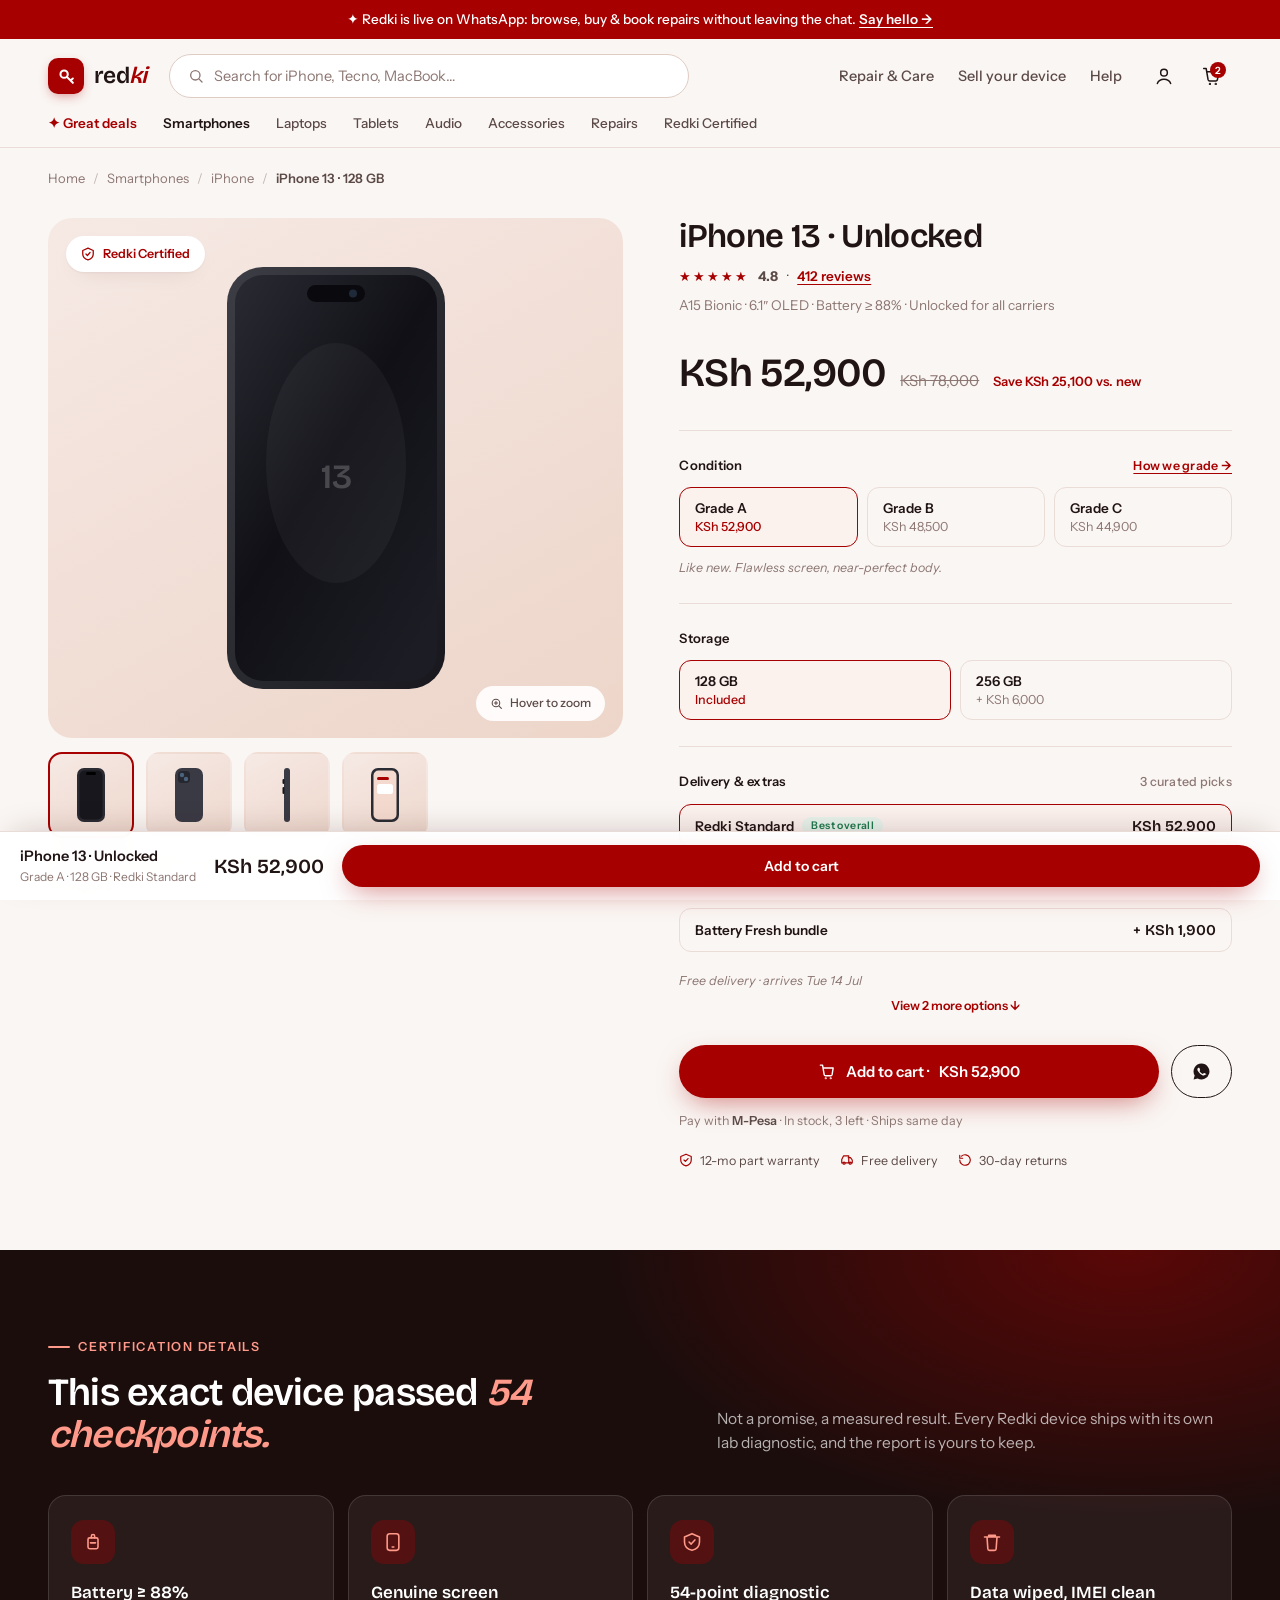
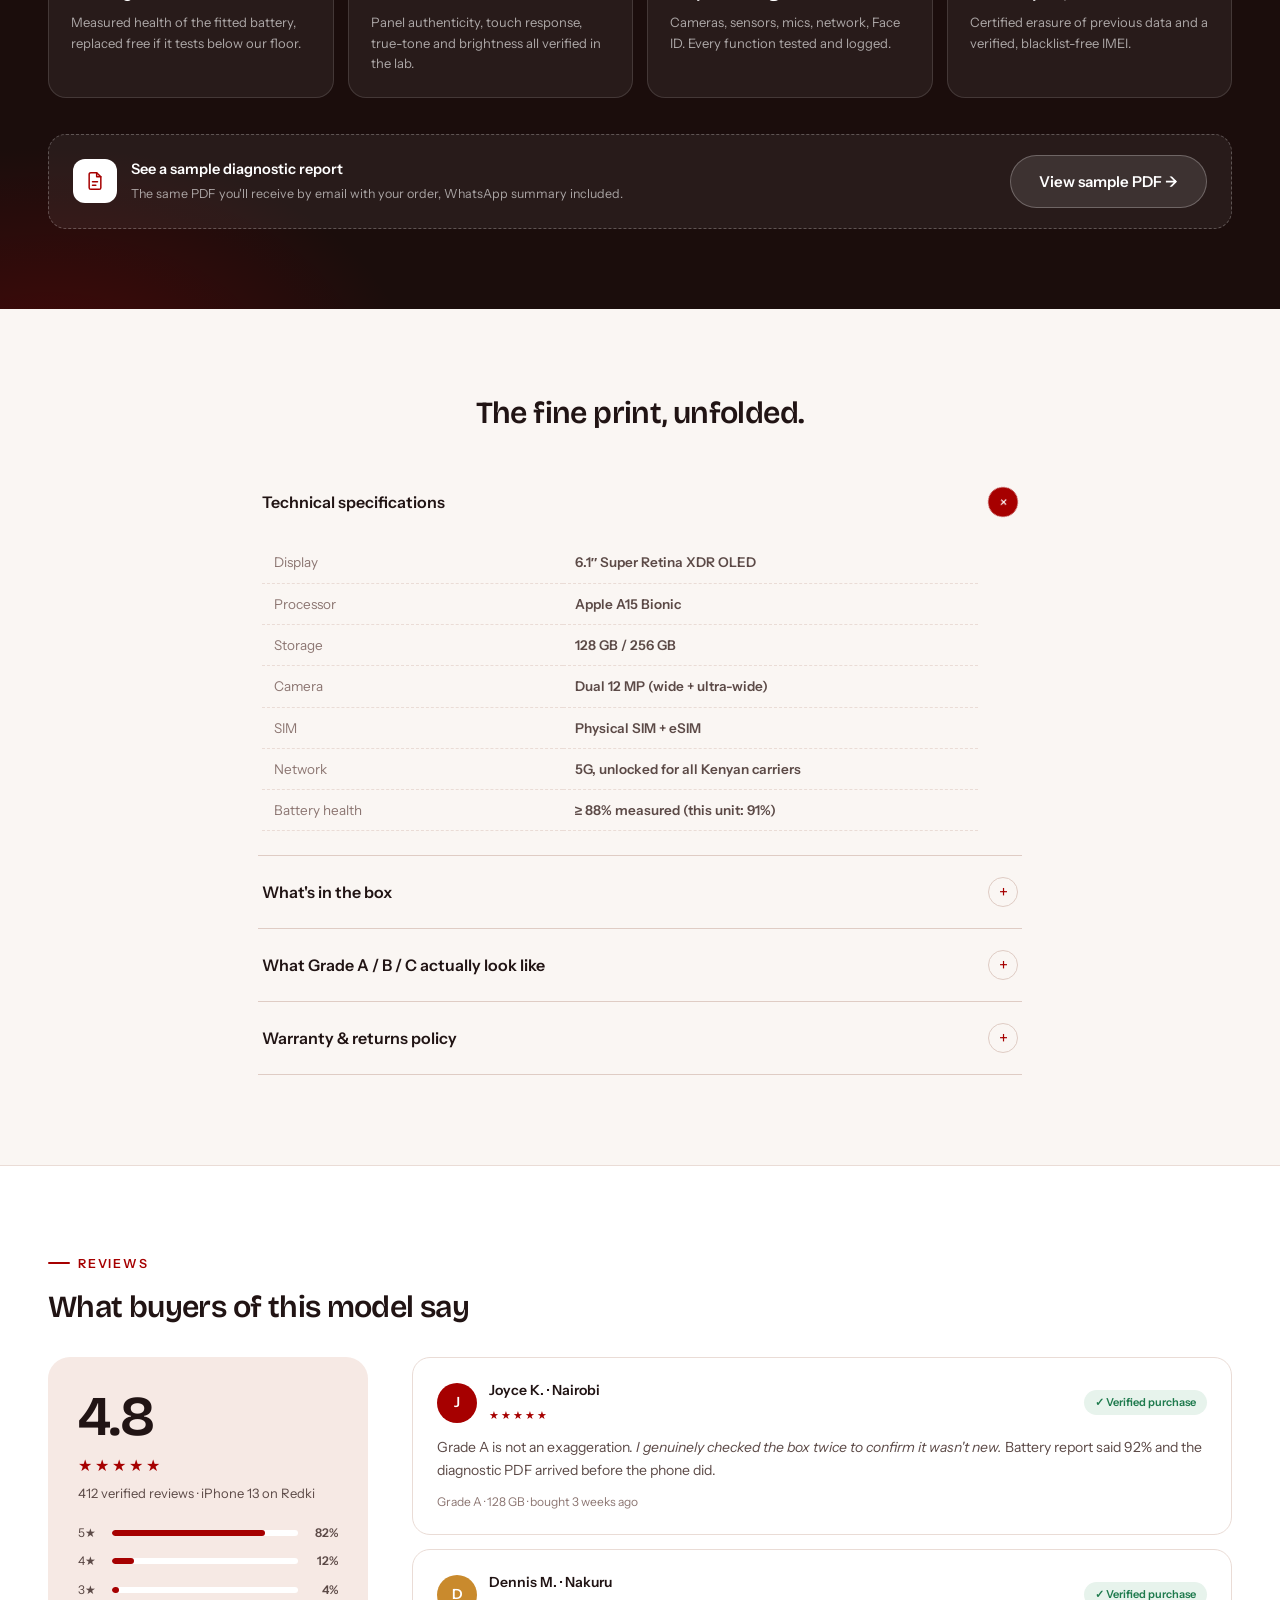
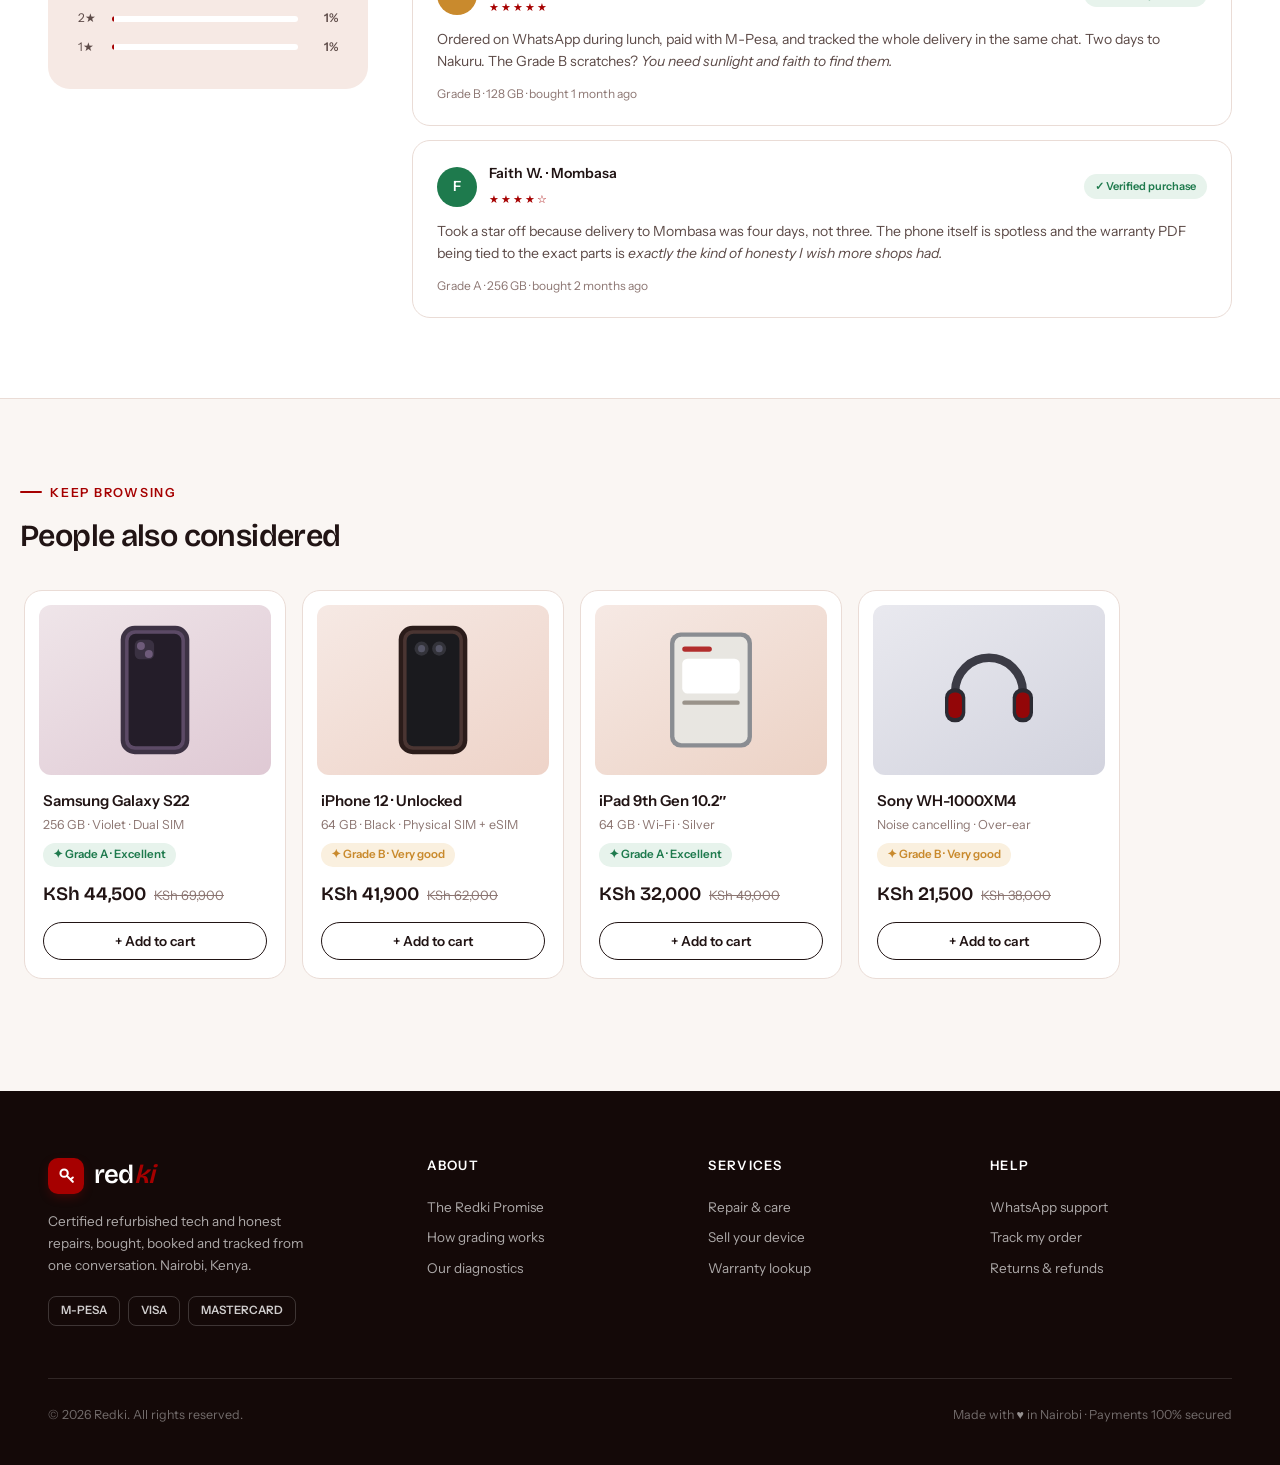
==== commit 142cd5d6: "Update index.html" ====
--- a/index.html
+++ b/index.html
@@ -3,16 +3,15 @@
 <head>
 <meta charset="UTF-8">
 <meta name="viewport" content="width=device-width, initial-scale=1.0">
-<title>Redki — Certified refurbished tech & repairs, Kenya</title>
+<title>iPhone 13 128GB · Redki Certified | Redki</title>
 <link rel="preconnect" href="https://fonts.googleapis.com">
 <link rel="preconnect" href="https://fonts.gstatic.com" crossorigin>
 <link href="https://fonts.googleapis.com/css2?family=Bricolage+Grotesque:opsz,wght@12..96,400;12..96,500;12..96,600&family=Instrument+Sans:ital,wght@0,400;0,500;0,600;1,400;1,500;1,600&display=swap" rel="stylesheet">
 <style>
-/* ============ TOKENS ============ */
+/* ============ TOKENS (shared with landing) ============ */
 :root{
   --red:#A60000;
   --red-deep:#7E0000;
-  --red-soft:#C43B2E;
   --ink:#211414;
   --ink-2:#5C4A47;
   --ink-3:#8C7672;
@@ -33,533 +32,325 @@
 }
 *{margin:0;padding:0;box-sizing:border-box}
 html{scroll-behavior:smooth}
-body{
-  font-family:var(--font-body);
-  background:var(--paper);
-  color:var(--ink);
-  font-size:16px;
-  line-height:1.55;
-  -webkit-font-smoothing:antialiased;
-}
+body{font-family:var(--font-body);background:var(--paper);color:var(--ink);font-size:16px;line-height:1.55;-webkit-font-smoothing:antialiased}
 ::selection{background:var(--red);color:#fff}
 img,svg{display:block}
 a{color:inherit;text-decoration:none}
 button{font-family:inherit;cursor:pointer;border:none;background:none;color:inherit}
 .wrap{max-width:1240px;margin:0 auto;padding:0 28px}
 h1,h2,h3{font-family:var(--font-display);font-weight:600;letter-spacing:-.02em}
-.eyebrow{
-  display:inline-flex;align-items:center;gap:8px;
-  font-size:12.5px;font-weight:600;letter-spacing:.14em;text-transform:uppercase;
-  color:var(--red);
-}
+.eyebrow{display:inline-flex;align-items:center;gap:8px;font-size:12.5px;font-weight:600;letter-spacing:.14em;text-transform:uppercase;color:var(--red)}
 .eyebrow::before{content:"";width:22px;height:2px;background:var(--red);border-radius:2px}
-
-/* ============ REVEAL ANIMATION ============ */
 .rv{opacity:0;transform:translateY(22px);transition:opacity .7s cubic-bezier(.2,.7,.2,1),transform .7s cubic-bezier(.2,.7,.2,1)}
 .rv.in{opacity:1;transform:none}
 @media (prefers-reduced-motion:reduce){.rv{opacity:1;transform:none;transition:none}}
 
-/* ============ ANNOUNCEMENT ============ */
-.announce{
-  background:var(--red);color:#fff;
-  font-size:13.5px;font-weight:500;
-  text-align:center;padding:9px 16px;
-  position:relative;z-index:60;
-}
+/* ============ ANNOUNCEMENT + HEADER (shared) ============ */
+.announce{background:var(--red);color:#fff;font-size:13.5px;font-weight:500;text-align:center;padding:9px 16px;position:relative;z-index:60}
 .announce a{text-decoration:underline;text-underline-offset:3px;font-weight:600;white-space:nowrap}
-.announce .spark{display:inline-block;margin-right:6px;transform:translateY(1px)}
-
-/* ============ HEADER ============ */
-header{
-  position:sticky;top:0;z-index:50;
-  background:rgba(250,246,243,.92);
-  backdrop-filter:blur(14px);
-  -webkit-backdrop-filter:blur(14px);
-  border-bottom:1px solid var(--line);
-  transition:box-shadow .3s;
-}
+header{position:sticky;top:0;z-index:50;background:rgba(250,246,243,.92);backdrop-filter:blur(14px);-webkit-backdrop-filter:blur(14px);border-bottom:1px solid var(--line);transition:box-shadow .3s}
 header.scrolled{box-shadow:0 6px 24px -12px rgba(60,20,15,.18)}
 .nav-top{display:flex;align-items:center;gap:22px;padding:15px 0}
 .logo{display:flex;align-items:center;gap:10px;flex-shrink:0}
-.logo-mark{
-  width:36px;height:36px;border-radius:10px;background:var(--red);
-  display:grid;place-items:center;
-  box-shadow:0 4px 12px -3px rgba(166,0,0,.45);
-}
+.logo-mark{width:36px;height:36px;border-radius:10px;background:var(--red);display:grid;place-items:center;box-shadow:0 4px 12px -3px rgba(166,0,0,.45)}
 .logo-word{font-family:var(--font-display);font-weight:600;font-size:23px;letter-spacing:-.03em}
 .logo-word i{color:var(--red)}
-.search{
-  flex:1;max-width:520px;display:flex;align-items:center;gap:10px;
-  background:#fff;border:1.5px solid var(--line-2);border-radius:999px;
-  padding:10px 18px;color:var(--ink-3);font-size:14.5px;
-  transition:border-color .2s, box-shadow .2s;
-}
+.search{flex:1;max-width:520px;display:flex;align-items:center;gap:10px;background:#fff;border:1.5px solid var(--line-2);border-radius:999px;padding:10px 18px;color:var(--ink-3);font-size:14.5px;transition:border-color .2s,box-shadow .2s}
 .search:hover{border-color:var(--red);box-shadow:0 0 0 4px rgba(166,0,0,.06)}
 .nav-links{display:flex;align-items:center;gap:24px;margin-left:auto;font-size:14.5px;font-weight:500;color:var(--ink-2)}
-.nav-links a{transition:color .2s}
 .nav-links a:hover{color:var(--red)}
 .nav-icons{display:flex;align-items:center;gap:8px}
-.icon-btn{
-  width:40px;height:40px;border-radius:12px;display:grid;place-items:center;
-  transition:background .2s;position:relative;
-}
+.icon-btn{width:40px;height:40px;border-radius:12px;display:grid;place-items:center;transition:background .2s;position:relative}
 .icon-btn:hover{background:var(--blush)}
-.cart-dot{
-  position:absolute;top:6px;right:6px;width:16px;height:16px;border-radius:50%;
-  background:var(--red);color:#fff;font-size:10px;font-weight:600;
-  display:grid;place-items:center;
-}
-.nav-cats{
-  display:flex;gap:26px;padding:0 0 13px;font-size:13.5px;font-weight:500;color:var(--ink-2);
-  overflow-x:auto;scrollbar-width:none;
-}
+.cart-dot{position:absolute;top:6px;right:6px;width:16px;height:16px;border-radius:50%;background:var(--red);color:#fff;font-size:10px;font-weight:600;display:grid;place-items:center}
+.nav-cats{display:flex;gap:26px;padding:0 0 13px;font-size:13.5px;font-weight:500;color:var(--ink-2);overflow-x:auto;scrollbar-width:none}
 .nav-cats::-webkit-scrollbar{display:none}
-.nav-cats a{white-space:nowrap;transition:color .2s;padding:2px 0;border-bottom:2px solid transparent}
+.nav-cats a{white-space:nowrap;transition:color .2s}
 .nav-cats a:hover{color:var(--red)}
 .nav-cats a.hot{color:var(--red);font-weight:600}
-.nav-cats a.hot::after{content:"";display:none}
-
-/* ============ HERO ============ */
-.hero{background:var(--hero);position:relative;overflow:hidden;color:#fff}
-.hero::before{
-  content:"";position:absolute;inset:0;
-  background:
-    radial-gradient(900px 480px at 82% 20%, rgba(166,0,0,.5), transparent 65%),
-    radial-gradient(700px 420px at 8% 108%, rgba(166,0,0,.32), transparent 60%);
-  pointer-events:none;
-}
-.hero::after{
-  content:"";position:absolute;inset:0;opacity:.5;pointer-events:none;mix-blend-mode:overlay;
-  background-image:url("data:image/svg+xml,%3Csvg xmlns='http://www.w3.org/2000/svg' width='120' height='120'%3E%3Cfilter id='n'%3E%3CfeTurbulence type='fractalNoise' baseFrequency='.9' numOctaves='2'/%3E%3C/filter%3E%3Crect width='120' height='120' filter='url(%23n)' opacity='.28'/%3E%3C/svg%3E");
-}
-.hero-in{
-  position:relative;z-index:2;
-  display:grid;grid-template-columns:1.05fr .95fr;gap:40px;align-items:center;
-  padding-block:64px 72px;
-}
-.hero h1{
-  font-size:clamp(40px,4.6vw,62px);line-height:1.04;letter-spacing:-.03em;font-weight:600;
-}
-.hero h1 .fade{color:rgba(255,255,255,.44)}
-.hero h1 .accent{color:#FF9A8A;font-style:italic}
-.hero-sub{
-  margin-top:20px;font-size:17px;line-height:1.65;color:rgba(255,255,255,.72);max-width:480px;
-}
-.hero-sub strong{font-weight:600;color:#fff}
-.hero-ctas{display:flex;gap:14px;margin-top:32px;flex-wrap:wrap}
+
+/* ============ BREADCRUMBS ============ */
+.crumbs{display:flex;align-items:center;gap:8px;font-size:13px;color:var(--ink-3);padding:20px 0 4px;flex-wrap:wrap}
+.crumbs a:hover{color:var(--red)}
+.crumbs span{opacity:.5}
+.crumbs b{font-weight:600;color:var(--ink-2)}
+
+/* ============ PDP LAYOUT ============ */
+.pdp{display:grid;grid-template-columns:minmax(0,1.02fr) minmax(0,.98fr);gap:56px;padding:26px 0 80px;align-items:start}
+
+/* gallery */
+.gallery{position:sticky;top:130px}
+.g-main{
+  background:linear-gradient(150deg,#F6E9E4,#EDD5C9);
+  border-radius:24px;height:520px;display:grid;place-items:center;
+  position:relative;overflow:hidden;
+}
+.g-main .g-slide{grid-area:1/1;opacity:0;transform:scale(.96);transition:opacity .45s cubic-bezier(.2,.7,.2,1),transform .45s cubic-bezier(.2,.7,.2,1);pointer-events:none}
+.g-main .g-slide.on{opacity:1;transform:none;pointer-events:auto}
+.g-badge{
+  position:absolute;top:18px;left:18px;display:flex;align-items:center;gap:8px;
+  background:#fff;border-radius:999px;padding:8px 15px;
+  font-size:12.5px;font-weight:600;box-shadow:var(--shadow-card);color:var(--red);z-index:3;
+}
+.g-zoom{
+  position:absolute;bottom:18px;right:18px;display:flex;align-items:center;gap:7px;
+  background:rgba(255,255,255,.9);backdrop-filter:blur(4px);border-radius:999px;padding:8px 14px;
+  font-size:12px;font-weight:500;color:var(--ink-2);z-index:3;
+}
+.g-thumbs{display:flex;gap:12px;margin-top:14px}
+.g-thumb{
+  width:86px;height:86px;border-radius:14px;border:2px solid transparent;
+  background:linear-gradient(150deg,#F6E9E4,#EED8CD);
+  display:grid;place-items:center;transition:border-color .2s,transform .2s;
+}
+.g-thumb:hover{transform:translateY(-3px)}
+.g-thumb.on{border-color:var(--red)}
+.g-note{
+  display:flex;align-items:center;gap:9px;margin-top:16px;
+  font-size:13px;color:var(--ink-2);font-style:italic;
+}
+.g-note svg{flex-shrink:0}
+
+/* buy column */
+.buy h1{font-size:clamp(26px,2.6vw,34px);line-height:1.12}
+.buy-rating{display:flex;align-items:center;gap:9px;margin-top:10px;font-size:13.5px;color:var(--ink-2)}
+.buy-rating .stars{color:var(--red);letter-spacing:2px;font-size:13px}
+.buy-rating a{font-weight:600;color:var(--red);text-decoration:underline;text-underline-offset:3px}
+.spec-line{margin-top:8px;font-size:13.5px;color:var(--ink-3)}
+
+/* price */
+.price-block{margin-top:26px;display:flex;align-items:baseline;gap:14px;flex-wrap:wrap}
+.price-block .now{font-family:var(--font-display);font-weight:600;font-size:40px;letter-spacing:-.02em}
+.price-block .was{font-size:15px;color:var(--ink-3);text-decoration:line-through}
+.price-block .save{font-size:13px;font-weight:600;color:var(--red)}
+
+/* option groups: quiet, typographic */
+.opt-group{margin-top:26px;padding-top:24px;border-top:1px solid var(--line)}
+.opt-label{display:flex;justify-content:space-between;align-items:baseline;font-size:13px;font-weight:600;letter-spacing:.02em;margin-bottom:12px}
+.opt-label a{font-size:12.5px;font-weight:600;color:var(--red);text-decoration:underline;text-underline-offset:3px}
+.opt-label .sel{font-weight:500;color:var(--ink-3);font-size:12.5px}
+
+.grade-card,.pill,.offer{
+  background:transparent;border:1.5px solid var(--line);border-radius:12px;
+  padding:12px 15px;width:100%;text-align:left;
+  transition:border-color .2s,background .2s;
+}
+.grade-card:hover,.pill:hover,.offer:hover{border-color:var(--line-2)}
+.grade-card.on,.pill.on,.offer.on{border-color:var(--red);background:#FBF1ED}
+
+.grade-card b,.pill b,.offer b{font-size:13.5px;font-weight:600;display:block}
+.grade-card small,.pill small{font-size:12.5px;font-weight:400;color:var(--ink-3);display:block;margin-top:3px;transition:color .2s}
+.grade-card.on small,.pill.on small{color:var(--red);font-weight:500}
+
+.opt-cap{margin-top:11px;font-size:12.5px;color:var(--ink-3);font-style:italic}
+
+.grade-cards{display:grid;grid-template-columns:repeat(3,1fr);gap:9px}
+.pill-row{display:grid;grid-template-columns:repeat(2,1fr);gap:9px}
+
+.offer{display:flex;align-items:center;justify-content:space-between;gap:12px;margin-bottom:8px}
+.offer b{display:flex;align-items:center;gap:8px;flex-wrap:wrap}
+.offer-price{font-family:var(--font-display);font-weight:600;font-size:15px;white-space:nowrap}
+.offer .best{
+  background:#E7F3EC;color:var(--green);font-size:10.5px;font-weight:600;
+  padding:2.5px 9px;border-radius:99px;letter-spacing:.04em;
+}
+.offer .best.gold{background:#FAF0DF;color:var(--gold)}
+.more-offers{overflow:hidden;max-height:0;transition:max-height .5s cubic-bezier(.2,.7,.2,1)}
+.view-more{
+  width:100%;text-align:center;font-size:12.5px;font-weight:600;color:var(--red);
+  padding:8px;transition:opacity .2s;
+}
+.view-more:hover{text-decoration:underline;text-underline-offset:3px}
+
+/* quiet assurance line */
+.assure{display:flex;gap:20px;flex-wrap:wrap;margin-top:20px;font-size:12.5px;color:var(--ink-2)}
+.assure span{display:inline-flex;align-items:center;gap:7px}
+.assure svg{color:var(--red);flex-shrink:0}
+.micro{margin-top:13px;font-size:12.5px;color:var(--ink-3)}
+.micro b{font-weight:600;color:var(--ink-2)}
+
+/* CTA */
+.cta-row{display:flex;gap:12px;margin-top:24px}
 .btn{
-  display:inline-flex;align-items:center;gap:10px;
-  font-size:15px;font-weight:600;border-radius:999px;padding:15px 28px;
-  transition:transform .2s, box-shadow .2s, background .2s;
+  display:inline-flex;align-items:center;justify-content:center;gap:10px;
+  font-size:15px;font-weight:600;border-radius:999px;padding:16px 28px;
+  transition:transform .2s,box-shadow .2s,background .2s;
 }
 .btn:active{transform:scale(.97)}
-.btn-red{background:var(--red);color:#fff;box-shadow:0 10px 28px -8px rgba(166,0,0,.55)}
+.btn-red{background:var(--red);color:#fff;box-shadow:0 10px 28px -8px rgba(166,0,0,.5);flex:1}
 .btn-red:hover{background:#8F0000;transform:translateY(-2px)}
-.btn-ghost{background:rgba(255,255,255,.1);color:#fff;border:1.5px solid rgba(255,255,255,.25);backdrop-filter:blur(6px)}
-.btn-ghost:hover{background:rgba(255,255,255,.18);transform:translateY(-2px)}
-.hero-note{
-  display:flex;align-items:center;gap:9px;margin-top:26px;
-  font-size:13.5px;color:rgba(255,255,255,.55);
-}
-.hero-note b{font-weight:600;color:rgba(255,255,255,.85)}
-
-/* hero visual */
-.hero-visual{position:relative;height:460px}
-.hv-phone{
-  position:absolute;right:8%;top:50%;transform:translateY(-50%) rotate(6deg);
-  filter:drop-shadow(0 40px 60px rgba(0,0,0,.5));
-  animation:float 7s ease-in-out infinite;
-}
-@keyframes float{0%,100%{transform:translateY(-50%) rotate(6deg)}50%{transform:translateY(-54%) rotate(4.5deg)}}
-.hv-chip{
-  position:absolute;display:flex;align-items:center;gap:10px;
-  background:rgba(255,255,255,.97);color:var(--ink);
-  border-radius:14px;padding:11px 16px;font-size:13px;font-weight:600;
-  box-shadow:0 18px 40px -10px rgba(0,0,0,.45);
-  animation:float2 6s ease-in-out infinite;
-}
-.hv-chip small{display:block;font-weight:500;color:var(--ink-3);font-size:11.5px;margin-top:1px}
-.hv-chip .ic{width:34px;height:34px;border-radius:10px;display:grid;place-items:center;flex-shrink:0}
-@keyframes float2{0%,100%{transform:translateY(0)}50%{transform:translateY(-10px)}}
-.chip-1{top:5%;left:6%;animation-delay:.6s}
-.chip-2{bottom:8%;left:0;animation-delay:1.4s}
-.chip-3{top:38%;right:0;animation-delay:2.2s}
-.hero-dots{display:flex;gap:6px;position:absolute;bottom:26px;left:50%;transform:translateX(-50%);z-index:3}
-.hero-dots span{width:6px;height:6px;border-radius:99px;background:rgba(255,255,255,.3)}
-.hero-dots span.on{width:20px;background:#fff}
-
-/* ============ STATEMENT + TRUST ============ */
-.statement{text-align:center;padding-block:88px 30px}
-.statement h2{font-size:clamp(30px,3.4vw,46px);letter-spacing:-.025em;line-height:1.1}
-.statement h2 em{color:var(--red)}
-.statement p{margin-top:14px;font-size:17px;color:var(--ink-2)}
-.statement p a{color:var(--red);font-weight:600;text-decoration:underline;text-underline-offset:4px;text-decoration-thickness:1.5px}
-.trustbar{
-  display:grid;grid-template-columns:repeat(4,1fr);gap:14px;
-  padding:38px 0 0;
-}
-.trust{
-  display:flex;align-items:center;gap:14px;justify-content:center;
-  font-size:14px;font-weight:500;color:var(--ink-2);
-  padding:18px 10px;border-radius:16px;
-  transition:background .25s;
-}
-.trust:hover{background:var(--blush)}
-.trust .t-ic{
-  width:44px;height:44px;border-radius:50%;background:var(--blush);
-  display:grid;place-items:center;flex-shrink:0;color:var(--red);
-}
-.trust b{display:block;font-weight:600;color:var(--ink);font-size:14.5px}
-
-/* ============ CATEGORY GRID ============ */
-.section{padding-block:72px 8px}
+.btn-wa{border:1.5px solid var(--ink);padding:16px 20px}
+.btn-wa:hover{background:var(--blush)}
+.stock-line{display:flex;align-items:center;gap:8px;margin-top:14px;font-size:13px;color:var(--ink-2)}
+.stock-dot{width:8px;height:8px;border-radius:50%;background:var(--green);box-shadow:0 0 0 3px rgba(30,122,77,.15)}
+
+/* ============ CERTIFICATION ============ */
+.cert-band{background:var(--hero);color:#fff;padding:80px 0;position:relative;overflow:hidden}
+.cert-band::before{content:"";position:absolute;inset:0;background:radial-gradient(800px 420px at 88% 0%,rgba(166,0,0,.45),transparent 65%),radial-gradient(600px 380px at 4% 110%,rgba(166,0,0,.3),transparent 60%)}
+.cert-in{position:relative;z-index:2}
+.cert-head{display:grid;grid-template-columns:1.1fr .9fr;gap:40px;align-items:end;margin-bottom:40px}
+.cert-head h2{font-size:clamp(28px,3vw,42px);line-height:1.1;margin-top:14px}
+.cert-head h2 em{color:#FF9A8A}
+.cert-head p{color:rgba(255,255,255,.68);font-size:15.5px}
+.cert-band .eyebrow{color:#FF9A8A}
+.cert-band .eyebrow::before{background:#FF9A8A}
+.cert-grid{display:grid;grid-template-columns:repeat(4,1fr);gap:14px}
+.cert-card{
+  background:rgba(255,255,255,.06);border:1px solid rgba(255,255,255,.13);
+  border-radius:18px;padding:24px 22px;transition:background .25s,transform .25s;
+}
+.cert-card:hover{background:rgba(255,255,255,.1);transform:translateY(-4px)}
+.cert-card .cc-ic{width:44px;height:44px;border-radius:13px;background:rgba(166,0,0,.35);display:grid;place-items:center;margin-bottom:16px}
+.cert-card b{font-family:var(--font-display);font-weight:600;font-size:17px;display:block}
+.cert-card p{font-size:13px;color:rgba(255,255,255,.62);margin-top:6px;line-height:1.55}
+.cert-doc{
+  margin-top:36px;display:flex;align-items:center;gap:16px;justify-content:space-between;
+  background:rgba(255,255,255,.06);border:1px dashed rgba(255,255,255,.25);border-radius:18px;padding:20px 24px;flex-wrap:wrap;
+}
+.cert-doc-l{display:flex;align-items:center;gap:14px}
+.cert-doc-l .ic{width:44px;height:44px;border-radius:12px;background:#fff;display:grid;place-items:center;flex-shrink:0}
+.cert-doc b{font-weight:600;font-size:14.5px;display:block}
+.cert-doc small{font-size:12.5px;color:rgba(255,255,255,.6)}
+.btn-ghost{background:rgba(255,255,255,.1);color:#fff;border:1.5px solid rgba(255,255,255,.25)}
+.btn-ghost:hover{background:rgba(255,255,255,.18)}
+
+/* ============ DETAILS ACCORDION ============ */
+.details{max-width:820px;margin:0 auto;padding:80px 28px 30px}
+.details h2{text-align:center;font-size:clamp(24px,2.4vw,32px);margin-bottom:30px}
+.acc-item{border-bottom:1px solid var(--line-2)}
+.acc-q{width:100%;display:flex;justify-content:space-between;align-items:center;gap:20px;padding:21px 4px;font-size:16px;font-weight:600;text-align:left;transition:color .2s}
+.acc-q:hover{color:var(--red)}
+.acc-q .fx{width:30px;height:30px;border-radius:50%;border:1.5px solid var(--line-2);flex-shrink:0;display:grid;place-items:center;transition:transform .3s,background .3s,border-color .3s;font-weight:400;font-size:17px;color:var(--red)}
+.acc-item.open .fx{transform:rotate(45deg);background:var(--red);border-color:var(--red);color:#fff}
+.acc-a{max-height:0;overflow:hidden;transition:max-height .4s cubic-bezier(.2,.7,.2,1)}
+.acc-a .acc-inner{padding:0 44px 24px 4px;font-size:14.5px;color:var(--ink-2);line-height:1.65}
+.acc-a b{font-weight:600;color:var(--ink)}
+.spec-table{width:100%;border-collapse:collapse;font-size:13.5px;margin-top:4px}
+.spec-table td{padding:9px 12px;border-bottom:1px dashed var(--line)}
+.spec-table td:first-child{color:var(--ink-3);width:42%}
+.spec-table td:last-child{font-weight:600}
+
+/* ============ REVIEWS ============ */
+.reviews-band{background:#fff;border-block:1px solid var(--line);padding:80px 0;margin-top:60px}
+.rev-layout{display:grid;grid-template-columns:320px 1fr;gap:44px;align-items:start}
+.rev-summary{
+  background:var(--blush);border-radius:22px;padding:32px 30px;position:sticky;top:130px;
+}
+.rev-summary .big{font-family:var(--font-display);font-weight:600;font-size:56px;letter-spacing:-.03em;line-height:1}
+.rev-summary .stars{color:var(--red);font-size:16px;letter-spacing:3px;margin-top:8px}
+.rev-summary small{color:var(--ink-2);font-size:13px;display:block;margin-top:6px}
+.rbar{display:flex;align-items:center;gap:10px;margin-top:10px;font-size:12px;color:var(--ink-2)}
+.rbar .track{flex:1;height:6px;border-radius:99px;background:#fff;overflow:hidden}
+.rbar .fill{height:100%;border-radius:99px;background:var(--red);width:0;transition:width 1s cubic-bezier(.2,.7,.2,1)}
+.rbar span{width:24px}
+.rbar em{width:30px;font-style:normal;text-align:right;font-weight:600}
+.rev-list{display:flex;flex-direction:column;gap:14px}
+.rev-card{border:1px solid var(--line);border-radius:18px;padding:22px 24px;background:var(--card);transition:transform .2s,box-shadow .2s}
+.rev-card:hover{transform:translateY(-3px);box-shadow:var(--shadow-card)}
+.rev-top{display:flex;align-items:center;gap:12px;margin-bottom:10px}
+.rev-av{width:40px;height:40px;border-radius:50%;display:grid;place-items:center;font-weight:600;font-size:14px;color:#fff;flex-shrink:0}
+.rev-top b{font-size:14px;font-weight:600;display:block}
+.rev-top .stars{color:var(--red);font-size:11px;letter-spacing:2px}
+.rev-verified{margin-left:auto;display:inline-flex;align-items:center;gap:6px;background:#E7F3EC;color:var(--green);font-size:11px;font-weight:600;border-radius:99px;padding:4px 11px}
+.rev-card p{font-size:14px;color:var(--ink-2);line-height:1.6}
+.rev-card p i{font-style:italic}
+.rev-tag{margin-top:12px;font-size:12px;color:var(--ink-3)}
+
+/* ============ RELATED RAIL ============ */
+.related{padding:76px 0 90px}
 .sec-head{display:flex;align-items:end;justify-content:space-between;gap:20px;margin-bottom:26px}
-.sec-head h2{font-size:clamp(26px,2.6vw,36px)}
-.sec-head p{color:var(--ink-2);margin-top:6px;font-size:15.5px}
-.sec-link{
-  font-size:14.5px;font-weight:600;color:var(--red);white-space:nowrap;
-  display:inline-flex;align-items:center;gap:6px;
-}
-.sec-link:hover{gap:10px}
-.sec-link{transition:gap .2s}
-.cat-grid{display:grid;grid-template-columns:repeat(4,1fr);gap:16px}
-.cat{
-  background:var(--blush);border-radius:var(--radius);
-  padding:22px 22px 18px;min-height:172px;
-  display:flex;flex-direction:column;justify-content:space-between;
-  position:relative;overflow:hidden;
-  transition:transform .25s cubic-bezier(.2,.7,.2,1), box-shadow .25s, background .25s;
-}
-.cat:hover{transform:translateY(-5px);box-shadow:var(--shadow-pop);background:var(--blush-2)}
-.cat .cat-art{align-self:center;margin:4px 0 10px;transition:transform .3s cubic-bezier(.2,.7,.2,1)}
-.cat:hover .cat-art{transform:scale(1.08) rotate(-2deg)}
-.cat span{font-weight:600;font-size:15.5px;display:flex;align-items:center;justify-content:space-between}
-.cat span::after{content:"→";font-weight:400;color:var(--red);opacity:0;transform:translateX(-6px);transition:.25s}
-.cat:hover span::after{opacity:1;transform:none}
-.cat.dark{background:var(--red);color:#fff}
-.cat.dark:hover{background:var(--red-deep)}
-.cat.dark span::after{color:#fff}
-.cat .deal-tag{
-  position:absolute;top:14px;right:14px;background:rgba(255,255,255,.2);
-  font-size:11px;font-weight:600;letter-spacing:.08em;text-transform:uppercase;
-  padding:4px 10px;border-radius:99px;
-}
-
-/* ============ DEALS / PRODUCT CARDS ============ */
-.deals-band{background:#fff;border-block:1px solid var(--line);margin-top:72px;padding:72px 0 80px}
-.rail-wrap{position:relative}
-.rail{
-  display:grid;grid-auto-flow:column;grid-auto-columns:262px;gap:16px;
-  overflow-x:auto;padding:4px 4px 22px;scroll-snap-type:x mandatory;
-  scrollbar-width:none;
-}
+.sec-head h2{font-size:clamp(24px,2.4vw,32px)}
+.rail{display:grid;grid-auto-flow:column;grid-auto-columns:262px;gap:16px;overflow-x:auto;padding:4px 4px 22px;scroll-snap-type:x mandatory;scrollbar-width:none}
 .rail::-webkit-scrollbar{display:none}
-.pcard{
-  scroll-snap-align:start;
-  background:var(--card);border:1px solid var(--line);border-radius:var(--radius);
-  padding:14px;display:flex;flex-direction:column;
-  transition:transform .25s, box-shadow .25s, border-color .25s;
-}
-.pcard:hover{transform:translateY(-5px);box-shadow:var(--shadow-pop);border-color:var(--line-2)}
-.p-img{
-  border-radius:12px;height:180px;display:grid;place-items:center;
-  position:relative;overflow:hidden;
-}
-.p-img .drop{
-  position:absolute;top:10px;left:10px;background:var(--red);color:#fff;
-  font-size:11px;font-weight:600;padding:4px 10px;border-radius:99px;letter-spacing:.04em;
-}
-.p-img svg{transition:transform .35s cubic-bezier(.2,.7,.2,1)}
-.pcard:hover .p-img svg{transform:scale(1.07)}
+.pcard{scroll-snap-align:start;background:var(--card);border:1px solid var(--line);border-radius:var(--radius);padding:14px;display:flex;flex-direction:column;transition:transform .25s,box-shadow .25s}
+.pcard:hover{transform:translateY(-5px);box-shadow:var(--shadow-pop)}
+.p-img{border-radius:12px;height:170px;display:grid;place-items:center;position:relative;overflow:hidden}
 .p-body{padding:14px 4px 4px;display:flex;flex-direction:column;flex:1}
-.p-name{font-weight:600;font-size:15px;line-height:1.35}
+.p-name{font-weight:600;font-size:15px}
 .p-spec{font-size:12.5px;color:var(--ink-3);margin-top:3px}
-.p-grade{
-  display:inline-flex;align-items:center;gap:6px;margin-top:9px;
-  font-size:11.5px;font-weight:600;color:var(--green);
-  background:#E7F3EC;border-radius:99px;padding:3px 10px;width:fit-content;
-}
+.p-grade{display:inline-flex;align-items:center;gap:6px;margin-top:9px;font-size:11.5px;font-weight:600;color:var(--green);background:#E7F3EC;border-radius:99px;padding:3px 10px;width:fit-content}
 .p-grade.b{color:var(--gold);background:#FAF0DF}
 .p-price{margin-top:12px;display:flex;align-items:baseline;gap:8px}
-.p-price b{font-family:var(--font-display);font-weight:600;font-size:19px;letter-spacing:-.01em}
+.p-price b{font-family:var(--font-display);font-weight:600;font-size:19px}
 .p-price s{font-size:13px;color:var(--ink-3)}
-.p-save{font-size:12px;color:var(--red);font-weight:600;margin-top:2px}
 .p-btn{
   margin-top:14px;border:1.5px solid var(--ink);border-radius:999px;
-  padding:10px;font-size:13.5px;font-weight:600;text-align:center;
+  padding:10px;font-size:13.5px;font-weight:600;text-align:center;width:100%;
   transition:background .2s,color .2s,border-color .2s;
 }
 .p-btn:hover{background:var(--red);border-color:var(--red);color:#fff}
-.rail-nav{display:flex;gap:8px}
-.rail-btn{
-  width:42px;height:42px;border-radius:50%;border:1.5px solid var(--line-2);
-  display:grid;place-items:center;background:#fff;
-  transition:background .2s,border-color .2s,transform .15s;
-}
-.rail-btn:hover{background:var(--blush);border-color:var(--red)}
-.rail-btn:active{transform:scale(.94)}
-.buybox-note{
-  display:flex;align-items:center;gap:10px;margin-top:8px;
-  font-size:13.5px;color:var(--ink-2);font-style:italic;
-}
-.buybox-note b{color:var(--red);font-style:normal;font-weight:600}
-
-/* ============ BRAND MARQUEE ============ */
-.marquee-band{padding:54px 0;border-bottom:1px solid var(--line);background:#fff;overflow:hidden}
-.marquee-label{text-align:center;font-size:12.5px;font-weight:600;letter-spacing:.16em;text-transform:uppercase;color:var(--ink-3);margin-bottom:26px}
-.marquee{display:flex;overflow:hidden;-webkit-mask-image:linear-gradient(90deg,transparent,#000 12%,#000 88%,transparent);mask-image:linear-gradient(90deg,transparent,#000 12%,#000 88%,transparent)}
-.marquee-track{display:flex;gap:64px;padding-right:64px;flex-shrink:0;animation:scroll 30s linear infinite;align-items:center}
-.marquee:hover .marquee-track{animation-play-state:paused}
-@keyframes scroll{to{transform:translateX(-100%)}}
-.brand{
-  font-family:var(--font-display);font-weight:600;font-size:24px;letter-spacing:-.02em;
-  color:var(--ink-3);white-space:nowrap;transition:color .2s;display:flex;align-items:center;gap:64px;
-}
-.brand:hover{color:var(--ink)}
-.brand::after{content:"✦";font-size:11px;color:var(--line-2)}
-
-/* ============ REPAIR JOURNEY ============ */
-.repair{padding-block:96px}
-.repair-grid{display:grid;grid-template-columns:1fr 1fr;gap:64px;align-items:center}
-.repair h2{font-size:clamp(30px,3.2vw,44px);line-height:1.08;margin-top:16px}
-.repair h2 em{color:var(--red)}
-.repair-lede{margin-top:16px;font-size:16.5px;color:var(--ink-2);max-width:460px}
-.steps{margin-top:36px;display:flex;flex-direction:column;gap:0}
-.step{
-  display:flex;gap:18px;padding:18px 16px;border-radius:16px;
-  transition:background .25s;position:relative;
-}
-.step:hover{background:var(--blush)}
-.step-num{
-  width:40px;height:40px;border-radius:50%;flex-shrink:0;
-  border:1.5px solid var(--line-2);background:#fff;
-  display:grid;place-items:center;
-  font-family:var(--font-display);font-weight:600;font-size:15px;color:var(--red);
-  position:relative;z-index:2;
-}
-.step:not(:last-child) .step-num::after{
-  content:"";position:absolute;top:100%;left:50%;width:1.5px;height:26px;
-  background:var(--line-2);
-}
-.step b{font-weight:600;font-size:15.5px;display:block}
-.step p{font-size:14px;color:var(--ink-2);margin-top:3px;line-height:1.5}
-.step p i{color:var(--red);font-weight:500}
-
-/* whatsapp mock */
-.wa-frame{
-  background:linear-gradient(160deg,var(--blush) 0%, #F1DAD1 100%);
-  border-radius:28px;padding:44px 40px;position:relative;overflow:hidden;
-}
-.wa-frame::before{
-  content:"";position:absolute;width:340px;height:340px;border-radius:50%;
-  background:radial-gradient(circle, rgba(166,0,0,.14), transparent 70%);
-  top:-90px;right:-70px;
-}
-.wa-card{
-  background:#fff;border-radius:22px;box-shadow:var(--shadow-pop);
-  max-width:360px;margin:0 auto;overflow:hidden;position:relative;z-index:2;
-}
-.wa-head{
-  background:var(--red);color:#fff;padding:14px 18px;
-  display:flex;align-items:center;gap:12px;
-}
-.wa-avatar{width:36px;height:36px;border-radius:50%;background:#fff;display:grid;place-items:center;flex-shrink:0}
-.wa-head b{font-size:14.5px;font-weight:600;display:block}
-.wa-head small{font-size:11.5px;opacity:.8}
-.wa-body{padding:18px;display:flex;flex-direction:column;gap:10px;background:#FBF7F4;min-height:280px}
-.msg{
-  max-width:82%;padding:10px 14px;border-radius:14px;font-size:13px;line-height:1.5;
-  box-shadow:0 1px 2px rgba(60,20,15,.08);
-  opacity:0;transform:translateY(10px);
-}
-.wa-card.play .msg{animation:msgin .5s cubic-bezier(.2,.7,.2,1) forwards}
-@keyframes msgin{to{opacity:1;transform:none}}
-.msg.in{background:#fff;border-top-left-radius:4px;align-self:flex-start}
-.msg.out{background:#F9E3DC;border-top-right-radius:4px;align-self:flex-end}
-.wa-card.play .msg:nth-child(1){animation-delay:.2s}
-.wa-card.play .msg:nth-child(2){animation-delay:.9s}
-.wa-card.play .msg:nth-child(3){animation-delay:1.7s}
-.wa-card.play .msg:nth-child(4){animation-delay:2.5s}
-.wa-card.play .msg:nth-child(5){animation-delay:3.3s}
-.msg .doc{
-  display:flex;align-items:center;gap:10px;background:var(--blush);
-  border-radius:10px;padding:9px 12px;margin-top:8px;font-weight:600;font-size:12.5px;
-}
-.msg .doc small{display:block;font-weight:400;color:var(--ink-3);font-size:11px}
-
-/* ============ DUAL ENTRY ============ */
-.dual{padding-block:24px 96px}
-.dual-cards{display:grid;grid-template-columns:1fr 1fr;gap:16px;margin-top:30px}
-.dual-card{
-  border-radius:24px;padding:40px 38px;position:relative;overflow:hidden;min-height:300px;
-  display:flex;flex-direction:column;justify-content:flex-end;
-  transition:transform .25s, box-shadow .25s;
-}
-.dual-card:hover{transform:translateY(-5px);box-shadow:var(--shadow-pop)}
-.dual-card.red{background:var(--hero);color:#fff}
-.dual-card.red::before{
-  content:"";position:absolute;inset:0;
-  background:radial-gradient(500px 300px at 85% 0%, rgba(166,0,0,.55), transparent 70%);
-}
-.dual-card.light{background:#fff;border:1px solid var(--line)}
-.dual-card .dc-ic{
-  width:52px;height:52px;border-radius:16px;display:grid;place-items:center;
-  margin-bottom:auto;position:relative;z-index:2;
-}
-.dual-card.red .dc-ic{background:rgba(255,255,255,.12)}
-.dual-card.light .dc-ic{background:var(--blush);color:var(--red)}
-.dual-card h3{font-size:24px;margin-top:28px;position:relative;z-index:2}
-.dual-card p{font-size:14.5px;margin-top:10px;position:relative;z-index:2;line-height:1.6}
-.dual-card.red p{color:rgba(255,255,255,.7)}
-.dual-card.light p{color:var(--ink-2)}
-.dual-card .dc-link{
-  margin-top:20px;font-size:14px;font-weight:600;display:inline-flex;gap:8px;align-items:center;
-  position:relative;z-index:2;transition:gap .2s;
-}
-.dual-card:hover .dc-link{gap:12px}
-.dual-card.light .dc-link{color:var(--red)}
-
-/* ============ REVIEWS ============ */
-.reviews-band{background:#fff;border-block:1px solid var(--line);padding:80px 0 88px}
-.rev-grid{display:grid;grid-template-columns:repeat(4,1fr);gap:16px;margin-top:8px}
-.rev{
-  border:1px solid var(--line);border-radius:var(--radius);overflow:hidden;
-  background:var(--card);display:flex;flex-direction:column;
-  transition:transform .25s, box-shadow .25s;
-}
-.rev:hover{transform:translateY(-5px);box-shadow:var(--shadow-pop)}
-.rev-top{padding:20px 20px 0;display:flex;align-items:center;gap:12px}
-.rev-av{
-  width:42px;height:42px;border-radius:50%;display:grid;place-items:center;
-  font-weight:600;font-size:15px;color:#fff;flex-shrink:0;
-}
-.rev-top b{font-size:14.5px;font-weight:600;display:block}
-.rev-stars{color:var(--red);font-size:12px;letter-spacing:2px}
-.rev p{padding:14px 20px;font-size:14px;color:var(--ink-2);line-height:1.6;flex:1}
-.rev p i{font-style:italic}
-.rev-item{
-  border-top:1px dashed var(--line-2);padding:13px 20px;
-  display:flex;align-items:center;gap:10px;font-size:12.5px;font-weight:600;color:var(--ink-2);
-}
-.rev-item .ri-ic{width:28px;height:28px;border-radius:8px;background:var(--blush);display:grid;place-items:center;color:var(--red);flex-shrink:0}
-.rev-meta{text-align:center;margin-top:34px;font-size:14px;color:var(--ink-2)}
-.rev-meta b{font-weight:600;color:var(--ink)}
-
-/* ============ STATS STRIP ============ */
-.stats{padding-block:88px}
-.stats-in{
-  background:var(--red);border-radius:28px;color:#fff;
-  padding:56px 48px;position:relative;overflow:hidden;
-  display:grid;grid-template-columns:repeat(4,1fr);gap:26px;text-align:center;
-}
-.stats-in::before{
-  content:"";position:absolute;inset:0;opacity:.35;
-  background:
-    radial-gradient(400px 240px at 12% 0%, rgba(255,255,255,.22), transparent 70%),
-    radial-gradient(420px 260px at 92% 110%, rgba(0,0,0,.4), transparent 70%);
-}
-.stat{position:relative;z-index:2}
-.stat b{font-family:var(--font-display);font-weight:600;font-size:clamp(32px,3.4vw,46px);letter-spacing:-.02em;display:block;line-height:1}
-.stat span{font-size:13.5px;opacity:.82;margin-top:9px;display:block;font-weight:500}
-.stat:not(:first-child){border-left:1px solid rgba(255,255,255,.2)}
-
-/* ============ FAQ ============ */
-.faq{max-width:760px;margin:0 auto;padding:8px 28px 96px}
-.faq h2{text-align:center;font-size:clamp(26px,2.6vw,36px);margin-bottom:34px}
-.faq-item{border-bottom:1px solid var(--line-2)}
-.faq-q{
-  width:100%;display:flex;justify-content:space-between;align-items:center;gap:20px;
-  padding:22px 4px;font-size:16.5px;font-weight:600;text-align:left;
-  transition:color .2s;
-}
-.faq-q:hover{color:var(--red)}
-.faq-q .fx{
-  width:30px;height:30px;border-radius:50%;border:1.5px solid var(--line-2);flex-shrink:0;
-  display:grid;place-items:center;transition:transform .3s, background .3s, border-color .3s;
-  font-weight:400;font-size:17px;color:var(--red);
-}
-.faq-item.open .fx{transform:rotate(45deg);background:var(--red);border-color:var(--red);color:#fff}
-.faq-a{max-height:0;overflow:hidden;transition:max-height .4s cubic-bezier(.2,.7,.2,1)}
-.faq-a p{padding:0 44px 24px 4px;font-size:15px;color:var(--ink-2);line-height:1.65}
-.faq-a p b{font-weight:600;color:var(--ink)}
-
-/* ============ NEWSLETTER + FOOTER ============ */
-.news{background:var(--hero);color:#fff;padding:72px 0;position:relative;overflow:hidden}
-.news::before{
-  content:"";position:absolute;inset:0;
-  background:radial-gradient(700px 380px at 90% 120%, rgba(166,0,0,.45), transparent 65%);
-}
-.news-in{position:relative;z-index:2;display:grid;grid-template-columns:1fr auto;gap:40px;align-items:center}
-.news h2{font-size:clamp(26px,2.8vw,38px)}
-.news h2 em{color:#FF9A8A}
-.news p{margin-top:10px;color:rgba(255,255,255,.66);font-size:15px;max-width:440px}
-.news-form{display:flex;gap:10px;min-width:400px}
-.news-form input{
-  flex:1;background:rgba(255,255,255,.09);border:1.5px solid rgba(255,255,255,.22);
-  border-radius:999px;padding:14px 22px;font-family:inherit;font-size:14.5px;color:#fff;outline:none;
-  transition:border-color .2s;
-}
-.news-form input::placeholder{color:rgba(255,255,255,.45)}
-.news-form input:focus{border-color:#FF9A8A}
+
+/* ============ STICKY BUY BAR ============ */
+.sticky-bar{
+  position:fixed;left:0;right:0;bottom:0;z-index:70;
+  background:rgba(255,255,255,.96);backdrop-filter:blur(14px);
+  border-top:1px solid var(--line);box-shadow:0 -10px 32px -14px rgba(60,20,15,.25);
+  transform:translateY(110%);transition:transform .4s cubic-bezier(.2,.7,.2,1);
+}
+.sticky-bar.show{transform:none}
+.sticky-in{display:flex;align-items:center;gap:18px;padding:13px 0}
+.sticky-in .s-name{font-weight:600;font-size:14.5px}
+.sticky-in .s-sub{font-size:12px;color:var(--ink-3)}
+.sticky-in .s-price{font-family:var(--font-display);font-weight:600;font-size:20px;margin-left:auto}
+.sticky-in .btn{padding:12px 26px;font-size:14px}
+
+/* ============ TOAST ============ */
+.toast{
+  position:fixed;bottom:96px;left:50%;transform:translate(-50%,20px);z-index:80;
+  background:var(--ink);color:#fff;border-radius:999px;padding:13px 24px;
+  font-size:14px;font-weight:500;display:flex;align-items:center;gap:10px;
+  opacity:0;pointer-events:none;transition:opacity .35s,transform .35s cubic-bezier(.2,.7,.2,1);
+  box-shadow:var(--shadow-pop);
+}
+.toast.show{opacity:1;transform:translate(-50%,0)}
+.toast .tick{width:20px;height:20px;border-radius:50%;background:var(--green);display:grid;place-items:center;flex-shrink:0}
+
+/* ============ FOOTER (shared) ============ */
 footer{background:#140908;color:rgba(255,255,255,.65);padding:64px 0 40px;font-size:13.5px}
-.foot-grid{display:grid;grid-template-columns:1.4fr 1fr 1fr 1fr 1fr;gap:40px}
+.foot-grid{display:grid;grid-template-columns:1.4fr 1fr 1fr 1fr;gap:40px}
 .foot-brand .logo-word{color:#fff;font-size:26px}
 .foot-brand p{margin-top:14px;line-height:1.65;max-width:260px}
 .foot-pay{display:flex;gap:8px;margin-top:20px;flex-wrap:wrap}
-.pay-chip{
-  border:1px solid rgba(255,255,255,.18);border-radius:8px;padding:5px 12px;
-  font-size:11.5px;font-weight:600;color:rgba(255,255,255,.8);
-}
+.pay-chip{border:1px solid rgba(255,255,255,.18);border-radius:8px;padding:5px 12px;font-size:11.5px;font-weight:600;color:rgba(255,255,255,.8)}
 .foot-col b{color:#fff;font-weight:600;font-size:13px;letter-spacing:.1em;text-transform:uppercase;display:block;margin-bottom:16px}
 .foot-col a{display:block;padding:5px 0;transition:color .2s}
 .foot-col a:hover{color:#FF9A8A}
-.foot-base{
-  border-top:1px solid rgba(255,255,255,.12);margin-top:52px;padding-top:26px;
-  display:flex;justify-content:space-between;gap:20px;flex-wrap:wrap;font-size:12.5px;color:rgba(255,255,255,.4);
-}
-.foot-base i{color:rgba(255,255,255,.55)}
+.foot-base{border-top:1px solid rgba(255,255,255,.12);margin-top:52px;padding-top:26px;display:flex;justify-content:space-between;gap:20px;flex-wrap:wrap;font-size:12.5px;color:rgba(255,255,255,.4)}
 
 /* ============ RESPONSIVE ============ */
 @media (max-width:1020px){
-  .hero-in{grid-template-columns:1fr;padding-block:56px 96px}
-  .hero-visual{height:380px}
-  .trustbar{grid-template-columns:repeat(2,1fr)}
-  .cat-grid{grid-template-columns:repeat(2,1fr)}
-  .repair-grid{grid-template-columns:1fr;gap:44px}
-  .rev-grid{grid-template-columns:repeat(2,1fr)}
-  .stats-in{grid-template-columns:repeat(2,1fr);gap:36px}
-  .stat:nth-child(3){border-left:none}
-  .news-in{grid-template-columns:1fr}
-  .news-form{min-width:0}
+  .pdp{grid-template-columns:1fr;gap:36px}
+  .gallery{position:static}
+  .g-main{height:420px}
+  .cert-head{grid-template-columns:1fr}
+  .cert-grid{grid-template-columns:repeat(2,1fr)}
+  .rev-layout{grid-template-columns:1fr}
+  .rev-summary{position:static}
   .foot-grid{grid-template-columns:repeat(2,1fr)}
   .nav-links{display:none}
 }
 @media (max-width:640px){
   .wrap{padding:0 18px}
   .search{display:none}
-  .cat-grid{grid-template-columns:repeat(2,1fr)}
-  .dual-cards{grid-template-columns:1fr}
-  .rev-grid{grid-template-columns:1fr}
-  .trustbar{grid-template-columns:1fr}
-  .hero h1{font-size:38px}
+  .grade-cards{grid-template-columns:1fr}
+  .cta-row{flex-direction:column}
+  .g-main{height:340px}
+  .sticky-in .s-sub,.sticky-in .s-name{display:none}
+  .cert-grid{grid-template-columns:1fr}
 }
 </style>
 </head>
 <body>
 
 <!-- ANNOUNCEMENT -->
-<div class="announce">
-  <span class="spark">✦</span> Redki is live on WhatsApp — browse, buy &amp; book repairs without leaving the chat. <a href="#repair">Say hello&nbsp;→</a>
-</div>
+<div class="announce">✦ Redki is live on WhatsApp: browse, buy &amp; book repairs without leaving the chat. <a href="index.html#repair">Say hello&nbsp;→</a></div>
 
 <!-- HEADER -->
 <header id="header">
   <div class="wrap">
     <div class="nav-top">
-      <a class="logo" href="#">
-        <span class="logo-mark">
-          <svg width="19" height="19" viewBox="0 0 24 24" fill="none"><circle cx="9" cy="9" r="4.6" stroke="#fff" stroke-width="2.6"/><path d="M12.5 12.5 L20 20 M17 17 L20 14.5" stroke="#fff" stroke-width="2.6" stroke-linecap="round"/></svg>
-        </span>
+      <a class="logo" href="index.html">
+        <span class="logo-mark"><svg width="19" height="19" viewBox="0 0 24 24" fill="none"><circle cx="9" cy="9" r="4.6" stroke="#fff" stroke-width="2.6"/><path d="M12.5 12.5 L20 20 M17 17 L20 14.5" stroke="#fff" stroke-width="2.6" stroke-linecap="round"/></svg></span>
         <span class="logo-word">red<i>ki</i></span>
       </a>
       <div class="search">
@@ -567,636 +358,576 @@
         Search for iPhone, Tecno, MacBook…
       </div>
       <nav class="nav-links">
-        <a href="#repair">Repair &amp; Care</a>
+        <a href="index.html#repair">Repair &amp; Care</a>
         <a href="#">Sell your device</a>
-        <a href="#faq">Help</a>
+        <a href="index.html#faq">Help</a>
       </nav>
       <div class="nav-icons">
-        <button class="icon-btn" aria-label="Account">
-          <svg width="20" height="20" viewBox="0 0 24 24" fill="none" stroke="currentColor" stroke-width="1.8" stroke-linecap="round"><circle cx="12" cy="8" r="4"/><path d="M4 21c1.5-3.6 4.5-5 8-5s6.5 1.4 8 5"/></svg>
-        </button>
-        <button class="icon-btn" aria-label="Cart">
-          <svg width="20" height="20" viewBox="0 0 24 24" fill="none" stroke="currentColor" stroke-width="1.8" stroke-linecap="round" stroke-linejoin="round"><path d="M6 7h14l-1.5 9.5a2 2 0 0 1-2 1.5H9.3a2 2 0 0 1-2-1.6L5 3H2"/><circle cx="9.5" cy="21.5" r=".5"/><circle cx="16.5" cy="21.5" r=".5"/></svg>
-          <span class="cart-dot">2</span>
-        </button>
+        <button class="icon-btn" aria-label="Account"><svg width="20" height="20" viewBox="0 0 24 24" fill="none" stroke="currentColor" stroke-width="1.8" stroke-linecap="round"><circle cx="12" cy="8" r="4"/><path d="M4 21c1.5-3.6 4.5-5 8-5s6.5 1.4 8 5"/></svg></button>
+        <button class="icon-btn" aria-label="Cart"><svg width="20" height="20" viewBox="0 0 24 24" fill="none" stroke="currentColor" stroke-width="1.8" stroke-linecap="round" stroke-linejoin="round"><path d="M6 7h14l-1.5 9.5a2 2 0 0 1-2 1.5H9.3a2 2 0 0 1-2-1.6L5 3H2"/><circle cx="9.5" cy="21.5" r=".5"/><circle cx="16.5" cy="21.5" r=".5"/></svg><span class="cart-dot" id="cartCount">2</span></button>
       </div>
     </div>
     <nav class="nav-cats">
-      <a href="#deals" class="hot">✦ Great deals</a>
-      <a href="#cats">Smartphones</a>
-      <a href="#cats">Laptops</a>
-      <a href="#cats">Tablets</a>
-      <a href="#cats">Audio</a>
-      <a href="#cats">Accessories</a>
-      <a href="#repair">Repairs</a>
+      <a href="index.html#deals" class="hot">✦ Great deals</a>
+      <a href="#" style="color:var(--ink);font-weight:600">Smartphones</a>
+      <a href="#">Laptops</a>
+      <a href="#">Tablets</a>
+      <a href="#">Audio</a>
+      <a href="#">Accessories</a>
+      <a href="index.html#repair">Repairs</a>
       <a href="#">Redki Certified</a>
-      <a href="#">Tech Journal</a>
     </nav>
   </div>
 </header>
 
-<!-- HERO -->
-<section class="hero">
-  <div class="wrap hero-in">
-    <div>
-      <h1 class="rv">Karibu, good deal,<br><span class="fade">good phone,</span> <span class="accent">certified.</span></h1>
-      <p class="hero-sub rv" style="transition-delay:.1s">
-        Every device on Redki passes a <strong>Piceasoft-verified diagnostic</strong> before it reaches you —
-        graded, warrantied, and delivered across Kenya. Pay with <strong>M-Pesa</strong>. Track it all on WhatsApp.
+<main class="wrap">
+  <!-- BREADCRUMBS -->
+  <nav class="crumbs rv in">
+    <a href="index.html">Home</a><span>/</span><a href="#">Smartphones</a><span>/</span><a href="#">iPhone</a><span>/</span><b>iPhone 13 · 128 GB</b>
+  </nav>
+
+  <div class="pdp">
+    <!-- ============ GALLERY ============ -->
+    <section class="gallery rv in">
+      <div class="g-main" id="gMain">
+        <div class="g-badge">
+          <svg width="14" height="14" viewBox="0 0 24 24" fill="none" stroke="currentColor" stroke-width="2.2" stroke-linecap="round" stroke-linejoin="round"><path d="M12 2 3 6v6c0 5 3.8 8.7 9 10 5.2-1.3 9-5 9-10V6l-9-4Z"/><path d="m8.5 12 2.5 2.5 4.5-5"/></svg>
+          Redki Certified
+        </div>
+        <!-- slide 1 : front -->
+        <div class="g-slide on">
+          <svg width="230" height="430" viewBox="0 0 230 430">
+            <defs>
+              <linearGradient id="s1b" x1="0" y1="0" x2="1" y2="1"><stop offset="0" stop-color="#3d3d45"/><stop offset="1" stop-color="#17171d"/></linearGradient>
+              <linearGradient id="s1s" x1="0" y1="0" x2=".8" y2="1"><stop offset="0" stop-color="#2a2a33"/><stop offset=".5" stop-color="#101016"/><stop offset="1" stop-color="#1c1c24"/></linearGradient>
+            </defs>
+            <rect x="6" y="4" width="218" height="422" rx="36" fill="url(#s1b)"/>
+            <rect x="14" y="12" width="202" height="406" rx="28" fill="url(#s1s)"/>
+            <rect x="86" y="22" width="58" height="17" rx="8.5" fill="#0a0a0e"/>
+            <circle cx="132" cy="30.5" r="4" fill="#1e2a3a"/>
+            <ellipse cx="115" cy="200" rx="70" ry="120" fill="#fff" opacity=".04"/>
+            <text x="115" y="225" text-anchor="middle" font-family="Bricolage Grotesque,sans-serif" font-size="34" font-weight="600" fill="#fff" opacity=".2">13</text>
+          </svg>
+        </div>
+        <!-- slide 2 : back -->
+        <div class="g-slide">
+          <svg width="230" height="430" viewBox="0 0 230 430">
+            <defs><linearGradient id="s2b" x1="0" y1="0" x2="1" y2="1"><stop offset="0" stop-color="#4a4a54"/><stop offset="1" stop-color="#202028"/></linearGradient></defs>
+            <rect x="6" y="4" width="218" height="422" rx="36" fill="url(#s2b)"/>
+            <rect x="20" y="18" width="76" height="76" rx="22" fill="#33333d"/>
+            <circle cx="44" cy="42" r="15" fill="#15151c"/><circle cx="44" cy="42" r="8" fill="#2c3a4d"/><circle cx="41" cy="39" r="2.6" fill="#5a7a9e"/>
+            <circle cx="72" cy="70" r="15" fill="#15151c"/><circle cx="72" cy="70" r="8" fill="#2c3a4d"/><circle cx="69" cy="67" r="2.6" fill="#5a7a9e"/>
+            <circle cx="72" cy="40" r="4.5" fill="#1c1c24"/>
+            <circle cx="115" cy="250" r="26" fill="#fff" opacity=".08"/>
+            <path d="M108 244a10 10 0 0 1 14 0M104 240c6.5-6 15.5-6 22 0" stroke="#fff" stroke-width="2" opacity=".3" fill="none" stroke-linecap="round"/>
+          </svg>
+        </div>
+        <!-- slide 3 : side -->
+        <div class="g-slide">
+          <svg width="120" height="430" viewBox="0 0 120 430">
+            <defs><linearGradient id="s3b" x1="0" y1="0" x2="1" y2="0"><stop offset="0" stop-color="#55555f"/><stop offset=".5" stop-color="#2b2b33"/><stop offset="1" stop-color="#43434d"/></linearGradient></defs>
+            <rect x="42" y="4" width="36" height="422" rx="17" fill="url(#s3b)"/>
+            <rect x="38" y="90" width="5" height="26" rx="2.5" fill="#1c1c22"/>
+            <rect x="38" y="130" width="5" height="42" rx="2.5" fill="#1c1c22"/>
+            <rect x="38" y="182" width="5" height="42" rx="2.5" fill="#1c1c22"/>
+            <rect x="77" y="140" width="5" height="60" rx="2.5" fill="#1c1c22"/>
+          </svg>
+        </div>
+        <!-- slide 4 : screen on -->
+        <div class="g-slide">
+          <svg width="230" height="430" viewBox="0 0 230 430">
+            <defs><linearGradient id="s4s" x1="0" y1="0" x2="1" y2="1.1"><stop offset="0" stop-color="#FBEFE9"/><stop offset=".55" stop-color="#F3D9CE"/><stop offset="1" stop-color="#E2B4A4"/></linearGradient></defs>
+            <rect x="6" y="4" width="218" height="422" rx="36" fill="#17171d"/>
+            <rect x="14" y="12" width="202" height="406" rx="28" fill="url(#s4s)"/>
+            <rect x="86" y="22" width="58" height="17" rx="8.5" fill="#17171d"/>
+            <rect x="34" y="62" width="88" height="12" rx="6" fill="#A60000" opacity=".85"/>
+            <rect x="34" y="84" width="130" height="8" rx="4" fill="#B98D80" opacity=".55"/>
+            <rect x="34" y="112" width="162" height="88" rx="14" fill="#fff" opacity=".92"/>
+            <circle cx="62" cy="144" r="14" fill="#F6E9E4"/>
+            <path d="M56 144l4.5 4.5 8-8.5" stroke="#A60000" stroke-width="3" fill="none" stroke-linecap="round" stroke-linejoin="round"/>
+            <rect x="86" y="130" width="92" height="9" rx="4.5" fill="#3a2a27" opacity=".8"/>
+            <rect x="86" y="147" width="64" height="7" rx="3.5" fill="#B98D80" opacity=".7"/>
+            <rect x="46" y="172" width="72" height="18" rx="9" fill="#A60000"/>
+            <rect x="34" y="218" width="78" height="78" rx="14" fill="#fff" opacity=".9"/>
+            <rect x="120" y="218" width="78" height="78" rx="14" fill="#fff" opacity=".65"/>
+            <rect x="34" y="314" width="164" height="44" rx="22" fill="#241715"/>
+            <rect x="72" y="331" width="88" height="10" rx="5" fill="#F3D9CE" opacity=".9"/>
+          </svg>
+        </div>
+        <span class="g-zoom">
+          <svg width="13" height="13" viewBox="0 0 24 24" fill="none" stroke="currentColor" stroke-width="2" stroke-linecap="round"><circle cx="11" cy="11" r="7"/><path d="m21 21-4.3-4.3M11 8v6M8 11h6"/></svg>
+          Hover to zoom
+        </span>
+      </div>
+      <div class="g-thumbs" id="gThumbs">
+        <button class="g-thumb on" aria-label="Front view"><svg width="30" height="56" viewBox="0 0 30 56"><rect x="1" y="1" width="28" height="54" rx="7" fill="#2b2b33"/><rect x="3.5" y="3.5" width="23" height="49" rx="5" fill="#17171d"/><rect x="10" y="5" width="10" height="3" rx="1.5" fill="#000"/></svg></button>
+        <button class="g-thumb" aria-label="Back view"><svg width="30" height="56" viewBox="0 0 30 56"><rect x="1" y="1" width="28" height="54" rx="7" fill="#3a3a44"/><rect x="4" y="4" width="12" height="12" rx="4" fill="#26262e"/><circle cx="8" cy="8" r="2.2" fill="#4a637f"/><circle cx="12" cy="12" r="2.2" fill="#4a637f"/></svg></button>
+        <button class="g-thumb" aria-label="Side view"><svg width="30" height="56" viewBox="0 0 30 56"><rect x="12" y="1" width="6" height="54" rx="3" fill="#3a3a44"/><rect x="10.5" y="12" width="2" height="5" rx="1" fill="#17171d"/><rect x="10.5" y="20" width="2" height="7" rx="1" fill="#17171d"/></svg></button>
+        <button class="g-thumb" aria-label="Screen on"><svg width="30" height="56" viewBox="0 0 30 56"><rect x="1" y="1" width="28" height="54" rx="7" fill="#2b2b33"/><rect x="3.5" y="3.5" width="23" height="49" rx="5" fill="#F3D9CE"/><rect x="7" y="10" width="12" height="3" rx="1.5" fill="#A60000"/><rect x="7" y="17" width="16" height="10" rx="2.5" fill="#fff"/></svg></button>
+      </div>
+      <p class="g-note">
+        <svg width="15" height="15" viewBox="0 0 24 24" fill="none" stroke="#A60000" stroke-width="2" stroke-linecap="round" stroke-linejoin="round"><rect x="3" y="6" width="18" height="14" rx="3"/><circle cx="12" cy="13" r="3.5"/><path d="M9 6l1.2-2h3.6L15 6"/></svg>
+        Illustrative renders. You'll receive actual photos of your exact device with its diagnostic report.
       </p>
-      <div class="hero-ctas rv" style="transition-delay:.2s">
-        <a class="btn btn-red" href="#deals">
-          Shop certified devices
-          <svg width="15" height="15" viewBox="0 0 24 24" fill="none" stroke="currentColor" stroke-width="2.4" stroke-linecap="round" stroke-linejoin="round"><path d="M5 12h14M13 6l6 6-6 6"/></svg>
-        </a>
-        <a class="btn btn-ghost" href="#repair">
-          <svg width="17" height="17" viewBox="0 0 24 24" fill="currentColor"><path d="M12 2a10 10 0 0 0-8.6 15.1L2 22l5.1-1.3A10 10 0 1 0 12 2Zm5 13.9c-.2.6-1.2 1.2-1.7 1.2-.4.1-1 .1-1.6-.1a14 14 0 0 1-6.1-5.4c-.7-1.1-1.1-2.3-.7-3 .2-.5.8-1.4 1.4-1.4h.5c.2 0 .4 0 .6.5l.8 2c0 .2.1.4 0 .6l-.4.6c-.1.2-.3.4-.1.7.1.3.7 1.2 1.6 2 1 1 1.9 1.3 2.2 1.4.3.2.5.1.7-.1l.7-.9c.2-.3.4-.2.7-.1l1.9.9c.3.1.5.2.5.4.1.1.1.4 0 .7Z"/></svg>
-          Book a repair in chat
-        </a>
-      </div>
-      <p class="hero-note rv" style="transition-delay:.3s">
-        <svg style="flex-shrink:0" width="15" height="15" viewBox="0 0 24 24" fill="none" stroke="currentColor" stroke-width="2" stroke-linecap="round" stroke-linejoin="round"><path d="M12 2 3 6v6c0 5 3.8 8.7 9 10 5.2-1.3 9-5 9-10V6l-9-4Z"/><path d="m8.5 12 2.5 2.5 4.5-5"/></svg>
-        <span>Backed by the <b>Redki Promise</b> — verified condition, real warranty, no surprises.</span>
-      </p>
+    </section>
+
+    <!-- ============ BUY COLUMN ============ -->
+    <section class="buy rv in">
+      <h1>iPhone 13 · Unlocked</h1>
+      <div class="buy-rating">
+        <span class="stars">★★★★★</span>
+        <b>4.8</b> · <a href="#reviews">412 reviews</a>
+      </div>
+
+      <p class="spec-line">A15 Bionic · 6.1″ OLED · Battery ≥ 88% · Unlocked for all carriers</p>
+
+      <div class="price-block">
+        <span class="now" id="priceNow">KSh 52,900</span>
+        <span class="was" id="priceWas">KSh 78,000</span>
+        <span class="save" id="priceSave">Save KSh 25,100</span>
+      </div>
+
+      <!-- condition -->
+      <div class="opt-group">
+        <div class="opt-label">
+          <span>Condition</span>
+          <a href="#" onclick="return false">How we grade →</a>
+        </div>
+        <div class="grade-cards" id="gradeCards">
+          <button class="grade-card on" data-grade="A">
+            <b>Grade A</b><small data-gp>KSh 52,900</small>
+          </button>
+          <button class="grade-card" data-grade="B">
+            <b>Grade B</b><small data-gp>KSh 48,500</small>
+          </button>
+          <button class="grade-card" data-grade="C">
+            <b>Grade C</b><small data-gp>KSh 44,900</small>
+          </button>
+        </div>
+        <p class="opt-cap" id="gradeCap">Like new. Flawless screen, near-perfect body.</p>
+      </div>
+
+      <!-- storage -->
+      <div class="opt-group">
+        <div class="opt-label"><span>Storage</span></div>
+        <div class="pill-row" id="storagePills">
+          <button class="pill on" data-storage="128">
+            <b>128 GB</b><small>Included</small>
+          </button>
+          <button class="pill" data-storage="256">
+            <b>256 GB</b><small>+ KSh 6,000</small>
+          </button>
+        </div>
+      </div>
+
+      <!-- buy-box offers -->
+      <div class="opt-group">
+        <div class="opt-label">
+          <span>Delivery &amp; extras</span>
+          <span class="sel">3 curated picks</span>
+        </div>
+        <div id="offerList">
+          <button class="offer on" data-offer="0">
+            <b>Redki Standard <span class="best">Best overall</span></b>
+            <span class="offer-price" data-op="0">KSh 52,900</span>
+          </button>
+          <button class="offer" data-offer="450">
+            <b>Express <span class="best gold">Fastest</span></b>
+            <span class="offer-price" data-op="450">+ KSh 450</span>
+          </button>
+          <button class="offer" data-offer="1900">
+            <b>Battery Fresh bundle</b>
+            <span class="offer-price" data-op="1900">+ KSh 1,900</span>
+          </button>
+        </div>
+        <div class="more-offers" id="moreOffers">
+          <button class="offer" data-offer="1200">
+            <b>Care+ 24 months</b>
+            <span class="offer-price" data-op="1200">+ KSh 1,200</span>
+          </button>
+          <button class="offer" data-offer="-1500">
+            <b>Trade-in credit</b>
+            <span class="offer-price" data-op="-1500">− KSh 1,500*</span>
+          </button>
+        </div>
+        <p class="opt-cap" id="offerCap">Free delivery · arrives Tue 14 Jul</p>
+        <button class="view-more" id="viewMore">View 2 more options ↓</button>
+      </div>
+
+      <!-- CTA -->
+      <div class="cta-row" id="ctaRow">
+        <button class="btn btn-red" id="addBtn">
+          <svg width="17" height="17" viewBox="0 0 24 24" fill="none" stroke="currentColor" stroke-width="2" stroke-linecap="round" stroke-linejoin="round"><path d="M6 7h14l-1.5 9.5a2 2 0 0 1-2 1.5H9.3a2 2 0 0 1-2-1.6L5 3H2"/><circle cx="9.5" cy="21.5" r=".5"/><circle cx="16.5" cy="21.5" r=".5"/></svg>
+          Add to cart · <span id="ctaPrice">KSh 52,900</span>
+        </button>
+        <button class="btn btn-wa" title="Buy on WhatsApp">
+          <svg width="19" height="19" viewBox="0 0 24 24" fill="#211414"><path d="M12 2a10 10 0 0 0-8.6 15.1L2 22l5.1-1.3A10 10 0 1 0 12 2Zm5 13.9c-.2.6-1.2 1.2-1.7 1.2-.4.1-1 .1-1.6-.1a14 14 0 0 1-6.1-5.4c-.7-1.1-1.1-2.3-.7-3 .2-.5.8-1.4 1.4-1.4h.5c.2 0 .4 0 .6.5l.8 2c0 .2.1.4 0 .6l-.4.6c-.1.2-.3.4-.1.7.1.3.7 1.2 1.6 2 1 1 1.9 1.3 2.2 1.4.3.2.5.1.7-.1l.7-.9c.2-.3.4-.2.7-.1l1.9.9c.3.1.5.2.5.4.1.1.1.4 0 .7Z"/></svg>
+        </button>
+      </div>
+      <p class="micro">Pay with <b>M-Pesa</b> · In stock, 3 left · Ships same day</p>
+
+      <div class="assure">
+        <span><svg width="14" height="14" viewBox="0 0 24 24" fill="none" stroke="currentColor" stroke-width="2" stroke-linecap="round" stroke-linejoin="round"><path d="M12 2 3 6v6c0 5 3.8 8.7 9 10 5.2-1.3 9-5 9-10V6l-9-4Z"/><path d="m8.5 12 2.5 2.5 4.5-5"/></svg> 12-mo part warranty</span>
+        <span><svg width="14" height="14" viewBox="0 0 24 24" fill="none" stroke="currentColor" stroke-width="2" stroke-linecap="round" stroke-linejoin="round"><path d="M5 17h-2v-6l3-6h9v12M9 17h6M14 8h4l3 4v5h-2"/><circle cx="7" cy="17.5" r="1.8"/><circle cx="17.5" cy="17.5" r="1.8"/></svg> Free delivery</span>
+        <span><svg width="14" height="14" viewBox="0 0 24 24" fill="none" stroke="currentColor" stroke-width="2" stroke-linecap="round" stroke-linejoin="round"><path d="M3 12a9 9 0 1 0 3-6.7M3 4v5h5"/></svg> 30-day returns</span>
+      </div>
+    </section>
+  </div>
+</main>
+
+<!-- ============ CERTIFICATION BAND ============ -->
+<section class="cert-band">
+  <div class="wrap cert-in">
+    <div class="cert-head">
+      <div>
+        <span class="eyebrow rv">Certification details</span>
+        <h2 class="rv">This exact device passed <em>54 checkpoints.</em></h2>
+      </div>
+      <p class="rv">Not a promise, a measured result. Every Redki device ships with its own lab diagnostic, and the report is yours to keep.</p>
     </div>
-    <div class="hero-visual rv" style="transition-delay:.25s">
-      <!-- phone illustration -->
-      <svg class="hv-phone" width="240" height="440" viewBox="0 0 240 440">
-        <defs>
-          <linearGradient id="ph-body" x1="0" y1="0" x2="1" y2="1">
-            <stop offset="0" stop-color="#4a3532"/><stop offset="1" stop-color="#241715"/>
-          </linearGradient>
-          <linearGradient id="ph-screen" x1="0" y1="0" x2="1" y2="1.2">
-            <stop offset="0" stop-color="#FBEFE9"/><stop offset=".55" stop-color="#F3D9CE"/><stop offset="1" stop-color="#E4B7A8"/>
-          </linearGradient>
-        </defs>
-        <rect x="10" y="6" width="220" height="428" rx="38" fill="url(#ph-body)"/>
-        <rect x="20" y="16" width="200" height="408" rx="30" fill="url(#ph-screen)"/>
-        <rect x="92" y="26" width="56" height="16" rx="8" fill="#241715"/>
-        <!-- screen ui -->
-        <rect x="40" y="64" width="86" height="12" rx="6" fill="#A60000" opacity=".85"/>
-        <rect x="40" y="84" width="130" height="8" rx="4" fill="#B98D80" opacity=".55"/>
-        <rect x="40" y="112" width="160" height="92" rx="14" fill="#fff" opacity=".92"/>
-        <circle cx="66" cy="144" r="14" fill="#F6E9E4"/>
-        <path d="M60 144l4.5 4.5 8-8.5" stroke="#A60000" stroke-width="3" fill="none" stroke-linecap="round" stroke-linejoin="round"/>
-        <rect x="90" y="130" width="90" height="9" rx="4.5" fill="#3a2a27" opacity=".8"/>
-        <rect x="90" y="147" width="62" height="7" rx="3.5" fill="#B98D80" opacity=".7"/>
-        <rect x="52" y="172" width="70" height="18" rx="9" fill="#A60000"/>
-        <rect x="40" y="222" width="76" height="76" rx="14" fill="#fff" opacity=".9"/>
-        <rect x="124" y="222" width="76" height="76" rx="14" fill="#fff" opacity=".65"/>
-        <rect x="52" y="238" width="44" height="8" rx="4" fill="#3a2a27" opacity=".75"/>
-        <rect x="52" y="254" width="30" height="7" rx="3.5" fill="#A60000" opacity=".8"/>
-        <rect x="136" y="238" width="44" height="8" rx="4" fill="#3a2a27" opacity=".55"/>
-        <rect x="136" y="254" width="30" height="7" rx="3.5" fill="#B98D80" opacity=".7"/>
-        <rect x="40" y="316" width="160" height="42" rx="21" fill="#241715"/>
-        <rect x="76" y="332" width="88" height="10" rx="5" fill="#F3D9CE" opacity=".9"/>
-      </svg>
-      <div class="hv-chip chip-1">
-        <span class="ic" style="background:#F6E9E4">
-          <svg width="18" height="18" viewBox="0 0 24 24" fill="none" stroke="#A60000" stroke-width="2" stroke-linecap="round" stroke-linejoin="round"><path d="M12 2 3 6v6c0 5 3.8 8.7 9 10 5.2-1.3 9-5 9-10V6l-9-4Z"/><path d="m8.5 12 2.5 2.5 4.5-5"/></svg>
-        </span>
-        <span>Redki Certified<small>54-point diagnostic passed</small></span>
-      </div>
-      <div class="hv-chip chip-2">
-        <span class="ic" style="background:#E7F3EC">
-          <svg width="18" height="18" viewBox="0 0 24 24" fill="none" stroke="#1E7A4D" stroke-width="2" stroke-linecap="round"><rect x="4" y="3" width="16" height="18" rx="3"/><path d="M9 8h6M9 12h6M9 16h3"/></svg>
-        </span>
-        <span>M-Pesa confirmed<small>KSh 42,500 · Order #RK-1042</small></span>
-      </div>
-      <div class="hv-chip chip-3">
-        <span class="ic" style="background:#FAF0DF">
-          <svg width="18" height="18" viewBox="0 0 24 24" fill="none" stroke="#C98A2D" stroke-width="2" stroke-linecap="round" stroke-linejoin="round"><path d="M20 12v7a1 1 0 0 1-1 1H5a1 1 0 0 1-1-1v-7M2 7h20v5H2zM12 22V7M12 7c-2.5 0-4.5-1.2-4.5-2.8S9.5 2 12 7c2.5-5 4.5-4.4 4.5-2.8S14.5 7 12 7Z"/></svg>
-        </span>
-        <span>Warranty active<small>PDF sent to your email</small></span>
+    <div class="cert-grid">
+      <div class="cert-card rv">
+        <span class="cc-ic"><svg width="20" height="20" viewBox="0 0 24 24" fill="none" stroke="#FF9A8A" stroke-width="1.9" stroke-linecap="round" stroke-linejoin="round"><rect x="6" y="7" width="12" height="13" rx="2"/><path d="M10 7V5a2 2 0 0 1 4 0v2"/><path d="M9 13h6"/></svg></span>
+        <b>Battery ≥ 88%</b>
+        <p>Measured health of the fitted battery, replaced free if it tests below our floor.</p>
+      </div>
+      <div class="cert-card rv" style="transition-delay:.07s">
+        <span class="cc-ic"><svg width="20" height="20" viewBox="0 0 24 24" fill="none" stroke="#FF9A8A" stroke-width="1.9" stroke-linecap="round"><rect x="5" y="2" width="14" height="20" rx="3"/><path d="M11 18h2"/></svg></span>
+        <b>Genuine screen</b>
+        <p>Panel authenticity, touch response, true-tone and brightness all verified in the lab.</p>
+      </div>
+      <div class="cert-card rv" style="transition-delay:.14s">
+        <span class="cc-ic"><svg width="20" height="20" viewBox="0 0 24 24" fill="none" stroke="#FF9A8A" stroke-width="1.9" stroke-linecap="round" stroke-linejoin="round"><path d="M12 2 3 6v6c0 5 3.8 8.7 9 10 5.2-1.3 9-5 9-10V6l-9-4Z"/><path d="m8.5 12 2.5 2.5 4.5-5"/></svg></span>
+        <b>54-point diagnostic</b>
+        <p>Cameras, sensors, mics, network, Face ID. Every function tested and logged.</p>
+      </div>
+      <div class="cert-card rv" style="transition-delay:.21s">
+        <span class="cc-ic"><svg width="20" height="20" viewBox="0 0 24 24" fill="none" stroke="#FF9A8A" stroke-width="1.9" stroke-linecap="round" stroke-linejoin="round"><path d="M3 6h18M8 6V4h8v2M6 6l1 14a2 2 0 0 0 2 2h6a2 2 0 0 0 2-2l1-14"/></svg></span>
+        <b>Data wiped, IMEI clean</b>
+        <p>Certified erasure of previous data and a verified, blacklist-free IMEI.</p>
       </div>
     </div>
-  </div>
-  <div class="hero-dots"><span class="on"></span><span></span><span></span></div>
+    <div class="cert-doc rv">
+      <div class="cert-doc-l">
+        <span class="ic"><svg width="20" height="20" viewBox="0 0 24 24" fill="none" stroke="#A60000" stroke-width="1.8" stroke-linecap="round" stroke-linejoin="round"><path d="M14 2H7a2 2 0 0 0-2 2v16a2 2 0 0 0 2 2h10a2 2 0 0 0 2-2V7l-5-5Z"/><path d="M14 2v5h5M9 13h6M9 17h4"/></svg></span>
+        <div>
+          <b>See a sample diagnostic report</b>
+          <small>The same PDF you'll receive by email with your order, WhatsApp summary included.</small>
+        </div>
+      </div>
+      <button class="btn btn-ghost">View sample PDF →</button>
+    </div>
+  </div>
 </section>
 
-<!-- STATEMENT + TRUST -->
-<section class="statement wrap">
-  <h2 class="rv">Where Kenya shops <em>certified</em> refurbished tech.</h2>
-  <p class="rv">Everything you love about new, for less. <a href="#">Guaranteed by the Redki Promise.</a></p>
-  <div class="trustbar">
-    <div class="trust rv">
-      <span class="t-ic"><svg width="20" height="20" viewBox="0 0 24 24" fill="none" stroke="currentColor" stroke-width="1.8" stroke-linecap="round" stroke-linejoin="round"><path d="M12 2 3 6v6c0 5 3.8 8.7 9 10 5.2-1.3 9-5 9-10V6l-9-4Z"/><path d="m8.5 12 2.5 2.5 4.5-5"/></svg></span>
-      <span><b>Redki-certified condition</b>diagnostic-verified, graded A–C</span>
-    </div>
-    <div class="trust rv" style="transition-delay:.08s">
-      <span class="t-ic"><svg width="20" height="20" viewBox="0 0 24 24" fill="none" stroke="currentColor" stroke-width="1.8" stroke-linecap="round" stroke-linejoin="round"><rect x="3" y="5" width="18" height="14" rx="3"/><path d="M3 10h18M7 15h4"/></svg></span>
-      <span><b>Pay with M-Pesa</b>instant confirmation, no waiting</span>
-    </div>
-    <div class="trust rv" style="transition-delay:.16s">
-      <span class="t-ic"><svg width="20" height="20" viewBox="0 0 24 24" fill="none" stroke="currentColor" stroke-width="1.8" stroke-linecap="round" stroke-linejoin="round"><path d="M5 17h-2v-6l3-6h9v12M9 17h6M14 8h4l3 4v5h-2"/><circle cx="7" cy="17.5" r="1.8"/><circle cx="17.5" cy="17.5" r="1.8"/></svg></span>
-      <span><b>Free delivery in Nairobi</b>pickup &amp; drop-off for repairs</span>
-    </div>
-    <div class="trust rv" style="transition-delay:.24s">
-      <span class="t-ic"><svg width="20" height="20" viewBox="0 0 24 24" fill="none" stroke="currentColor" stroke-width="1.8" stroke-linecap="round" stroke-linejoin="round"><path d="M20 12v7a1 1 0 0 1-1 1H5a1 1 0 0 1-1-1v-7M2 7h20v5H2zM12 22V7"/></svg></span>
-      <span><b>Warranty, in writing</b>PDF to your inbox + WhatsApp</span>
-    </div>
+<!-- ============ DETAILS ACCORDION ============ -->
+<section class="details">
+  <h2 class="rv">The fine print, unfolded.</h2>
+  <div class="acc-item rv open">
+    <button class="acc-q">Technical specifications<span class="fx">+</span></button>
+    <div class="acc-a"><div class="acc-inner">
+      <table class="spec-table">
+        <tr><td>Display</td><td>6.1″ Super Retina XDR OLED</td></tr>
+        <tr><td>Processor</td><td>Apple A15 Bionic</td></tr>
+        <tr><td>Storage</td><td>128 GB / 256 GB</td></tr>
+        <tr><td>Camera</td><td>Dual 12 MP (wide + ultra-wide)</td></tr>
+        <tr><td>SIM</td><td>Physical SIM + eSIM</td></tr>
+        <tr><td>Network</td><td>5G, unlocked for all Kenyan carriers</td></tr>
+        <tr><td>Battery health</td><td>≥ 88% measured (this unit: 91%)</td></tr>
+      </table>
+    </div></div>
+  </div>
+  <div class="acc-item rv">
+    <button class="acc-q">What's in the box<span class="fx">+</span></button>
+    <div class="acc-a"><div class="acc-inner">
+      Your iPhone 13, a <b>new USB-C to Lightning cable</b>, SIM eject tool, and your printed diagnostic summary card. Chargers are available as an add-on at checkout, like-new and tested, from KSh 900.
+    </div></div>
+  </div>
+  <div class="acc-item rv">
+    <button class="acc-q">What Grade A / B / C actually look like<span class="fx">+</span></button>
+    <div class="acc-a"><div class="acc-inner">
+      <b>Grade A:</b> screen flawless, body near-perfect; you'd struggle to tell it from new. <b>Grade B:</b> faint micro-scratches visible at arm's length, screen clean. <b>Grade C:</b> honest visible wear on the body, but every function tests perfect and the same warranty applies. <i>Every grade passes the identical 54-point diagnostic.</i>
+    </div></div>
+  </div>
+  <div class="acc-item rv">
+    <button class="acc-q">Warranty &amp; returns policy<span class="fx">+</span></button>
+    <div class="acc-a"><div class="acc-inner">
+      The warranty covers <b>all parts we replaced or serviced</b> for 12 months, issued in writing as a PDF. 30-day change-of-mind returns with a full M-Pesa refund. If the same covered issue recurs, your record is already linked. Message us on WhatsApp and we'll take it from there.
+    </div></div>
   </div>
 </section>
 
-<!-- CATEGORY GRID -->
-<section class="section wrap" id="cats">
-  <div class="sec-head rv">
-    <div>
-      <span class="eyebrow">Shop by category</span>
-      <h2 style="margin-top:10px">Our most wanted</h2>
-    </div>
-    <a class="sec-link" href="#">See everything <span>→</span></a>
-  </div>
-  <div class="cat-grid">
-    <a class="cat dark rv" href="#deals">
-      <span class="deal-tag">Up to 40% off</span>
-      <span class="cat-art">
-        <svg width="64" height="64" viewBox="0 0 64 64" fill="none"><path d="M32 8l6.2 14.6L54 24l-12 10.4L45.6 50 32 41.4 18.4 50 22 34.4 10 24l15.8-1.4L32 8Z" fill="#fff" opacity=".95"/></svg>
-      </span>
-      <span>Great deals</span>
-    </a>
-    <a class="cat rv" href="#" style="transition-delay:.05s">
-      <span class="cat-art">
-        <svg width="64" height="64" viewBox="0 0 64 64" fill="none"><rect x="18" y="6" width="28" height="52" rx="7" fill="#A60000"/><rect x="21.5" y="10" width="21" height="44" rx="4" fill="#F6E9E4"/><rect x="27" y="7.5" width="10" height="3" rx="1.5" fill="#F6E9E4" opacity=".7"/><rect x="25" y="18" width="14" height="4" rx="2" fill="#A60000" opacity=".7"/><rect x="25" y="26" width="14" height="14" rx="3" fill="#fff"/><path d="M28.5 33l2.5 2.5 4.5-5" stroke="#A60000" stroke-width="2.2" fill="none" stroke-linecap="round" stroke-linejoin="round"/></svg>
-      </span>
-      <span>iPhone</span>
-    </a>
-    <a class="cat rv" href="#" style="transition-delay:.1s">
-      <span class="cat-art">
-        <svg width="64" height="64" viewBox="0 0 64 64" fill="none"><rect x="8" y="14" width="48" height="30" rx="4" fill="#A60000"/><rect x="11.5" y="17.5" width="41" height="23" rx="2" fill="#F6E9E4"/><path d="M4 48h56l-3 5a3 3 0 0 1-2.6 1.5H9.6A3 3 0 0 1 7 53l-3-5Z" fill="#7E0000"/><rect x="16" y="22" width="20" height="4" rx="2" fill="#A60000" opacity=".7"/><rect x="16" y="30" width="30" height="3" rx="1.5" fill="#B98D80" opacity=".8"/></svg>
-      </span>
-      <span>MacBook</span>
-    </a>
-    <a class="cat rv" href="#" style="transition-delay:.15s">
-      <span class="cat-art">
-        <svg width="64" height="64" viewBox="0 0 64 64" fill="none"><rect x="12" y="8" width="40" height="48" rx="6" fill="#A60000"/><rect x="15.5" y="12" width="33" height="40" rx="3" fill="#F6E9E4"/><rect x="21" y="19" width="16" height="4" rx="2" fill="#A60000" opacity=".7"/><rect x="21" y="28" width="22" height="16" rx="3" fill="#fff"/></svg>
-      </span>
-      <span>Tablets</span>
-    </a>
-    <a class="cat rv" href="#" style="transition-delay:.2s">
-      <span class="cat-art">
-        <svg width="64" height="64" viewBox="0 0 64 64" fill="none"><rect x="18" y="6" width="28" height="52" rx="7" fill="#3a2a27"/><rect x="21.5" y="10" width="21" height="44" rx="4" fill="#F6E9E4"/><circle cx="32" cy="8.2" r="1.4" fill="#F6E9E4" opacity=".8"/><rect x="25" y="18" width="14" height="20" rx="3" fill="#A60000" opacity=".85"/><rect x="25" y="42" width="14" height="4" rx="2" fill="#B98D80"/></svg>
-      </span>
-      <span>Android</span>
-    </a>
-    <a class="cat rv" href="#" style="transition-delay:.25s">
-      <span class="cat-art">
-        <svg width="64" height="64" viewBox="0 0 64 64" fill="none"><path d="M14 34a18 18 0 0 1 36 0" stroke="#A60000" stroke-width="5" fill="none" stroke-linecap="round"/><rect x="8" y="32" width="12" height="18" rx="5" fill="#A60000"/><rect x="44" y="32" width="12" height="18" rx="5" fill="#7E0000"/></svg>
-      </span>
-      <span>Audio</span>
-    </a>
-    <a class="cat rv" href="#" style="transition-delay:.3s">
-      <span class="cat-art">
-        <svg width="64" height="64" viewBox="0 0 64 64" fill="none"><rect x="10" y="18" width="44" height="30" rx="6" fill="#3a2a27"/><rect x="14" y="22" width="36" height="22" rx="3" fill="#F6E9E4"/><rect x="24" y="50" width="16" height="4" rx="2" fill="#7E0000"/><circle cx="32" cy="33" r="7" fill="#A60000"/><path d="M30 30.5v5l4.5-2.5-4.5-2.5Z" fill="#fff"/></svg>
-      </span>
-      <span>Windows laptops</span>
-    </a>
-    <a class="cat rv" href="#repair" style="transition-delay:.35s">
-      <span class="cat-art">
-        <svg width="64" height="64" viewBox="0 0 64 64" fill="none"><path d="M42 10a12 12 0 0 0-11.6 15L14 41.4A5.4 5.4 0 1 0 21.6 49L38 32.6A12 12 0 0 0 53 20.4l-7.2 7.2-6.4-1.9-1.9-6.4L44.7 12A11.6 11.6 0 0 0 42 10Z" fill="#A60000"/><circle cx="18" cy="45.5" r="2.4" fill="#F6E9E4"/></svg>
-      </span>
-      <span>Repair &amp; care</span>
-    </a>
-  </div>
-</section>
-
-<!-- DEALS -->
-<section class="deals-band" id="deals">
+<!-- ============ REVIEWS ============ -->
+<section class="reviews-band" id="reviews">
   <div class="wrap">
     <div class="sec-head rv">
       <div>
-        <span class="eyebrow">Fresh drops</span>
-        <h2 style="margin-top:10px">Shop our best deals</h2>
-        <p class="buybox-note">Three curated picks per model — <b>no scrolling through 40 identical listings.</b></p>
-      </div>
-      <div class="rail-nav">
-        <button class="rail-btn" data-rail="-1" aria-label="Previous">
-          <svg width="16" height="16" viewBox="0 0 24 24" fill="none" stroke="currentColor" stroke-width="2.2" stroke-linecap="round" stroke-linejoin="round"><path d="M15 18l-6-6 6-6"/></svg>
-        </button>
-        <button class="rail-btn" data-rail="1" aria-label="Next">
-          <svg width="16" height="16" viewBox="0 0 24 24" fill="none" stroke="currentColor" stroke-width="2.2" stroke-linecap="round" stroke-linejoin="round"><path d="M9 6l6 6-6 6"/></svg>
-        </button>
+        <span class="eyebrow">Reviews</span>
+        <h2 style="margin-top:10px">What buyers of this model say</h2>
       </div>
     </div>
-    <div class="rail-wrap rv">
-      <div class="rail" id="rail">
-
-        <!-- card 1 -->
-        <article class="pcard">
-          <div class="p-img" style="background:linear-gradient(150deg,#F6E9E4,#EED3C8)">
-            <span class="drop">Price drop</span>
-            <svg width="86" height="150" viewBox="0 0 86 150"><rect x="4" y="2" width="78" height="146" rx="16" fill="#2b1c1a"/><rect x="9" y="7" width="68" height="136" rx="11" fill="#4a3532"/><rect x="13" y="11" width="60" height="128" rx="8" fill="#1a1a1e"/><circle cx="30" cy="28" r="8" fill="#33333a"/><circle cx="50" cy="28" r="8" fill="#33333a"/><circle cx="30" cy="28" r="4" fill="#556"/><circle cx="50" cy="28" r="4" fill="#556"/></svg>
+    <div class="rev-layout">
+      <aside class="rev-summary rv">
+        <div class="big">4.8</div>
+        <div class="stars">★★★★★</div>
+        <small>412 verified reviews · iPhone 13 on Redki</small>
+        <div style="margin-top:20px">
+          <div class="rbar"><span>5★</span><div class="track"><div class="fill" data-w="82%"></div></div><em>82%</em></div>
+          <div class="rbar"><span>4★</span><div class="track"><div class="fill" data-w="12%"></div></div><em>12%</em></div>
+          <div class="rbar"><span>3★</span><div class="track"><div class="fill" data-w="4%"></div></div><em>4%</em></div>
+          <div class="rbar"><span>2★</span><div class="track"><div class="fill" data-w="1%"></div></div><em>1%</em></div>
+          <div class="rbar"><span>1★</span><div class="track"><div class="fill" data-w="1%"></div></div><em>1%</em></div>
+        </div>
+      </aside>
+      <div class="rev-list">
+        <article class="rev-card rv">
+          <div class="rev-top">
+            <span class="rev-av" style="background:#A60000">J</span>
+            <div><b>Joyce K. · Nairobi</b><span class="stars">★★★★★</span></div>
+            <span class="rev-verified">✓ Verified purchase</span>
           </div>
-          <div class="p-body">
-            <div class="p-name">iPhone 13 — Unlocked</div>
-            <div class="p-spec">128 GB · Midnight · Physical SIM + eSIM</div>
-            <span class="p-grade">✦ Grade A · Excellent</span>
-            <div class="p-price"><b>KSh 52,900</b><s>KSh 78,000</s></div>
-            <div class="p-save">Save KSh 25,100 vs. new</div>
-            <button class="p-btn">+ Add to cart</button>
+          <p>Grade A is not an exaggeration. <i>I genuinely checked the box twice to confirm it wasn't new.</i> Battery report said 92% and the diagnostic PDF arrived before the phone did.</p>
+          <div class="rev-tag">Grade A · 128 GB · bought 3 weeks ago</div>
+        </article>
+        <article class="rev-card rv" style="transition-delay:.07s">
+          <div class="rev-top">
+            <span class="rev-av" style="background:#C98A2D">D</span>
+            <div><b>Dennis M. · Nakuru</b><span class="stars">★★★★★</span></div>
+            <span class="rev-verified">✓ Verified purchase</span>
           </div>
+          <p>Ordered on WhatsApp during lunch, paid with M-Pesa, and tracked the whole delivery in the same chat. Two days to Nakuru. The Grade B scratches? <i>You need sunlight and faith to find them.</i></p>
+          <div class="rev-tag">Grade B · 128 GB · bought 1 month ago</div>
         </article>
-
-        <!-- card 2 -->
-        <article class="pcard">
-          <div class="p-img" style="background:linear-gradient(150deg,#EFE5E9,#DFC9D4)">
-            <span class="drop">Price drop</span>
-            <svg width="86" height="150" viewBox="0 0 86 150"><rect x="4" y="2" width="78" height="146" rx="16" fill="#3d3244"/><rect x="9" y="7" width="68" height="136" rx="11" fill="#5c4a66"/><rect x="13" y="11" width="60" height="128" rx="8" fill="#241d29"/><rect x="20" y="18" width="22" height="22" rx="6" fill="#3a3142"/><circle cx="27" cy="25" r="4.5" fill="#6e5b7a"/><circle cx="36" cy="34" r="4.5" fill="#6e5b7a"/></svg>
+        <article class="rev-card rv" style="transition-delay:.14s">
+          <div class="rev-top">
+            <span class="rev-av" style="background:#1E7A4D">F</span>
+            <div><b>Faith W. · Mombasa</b><span class="stars">★★★★☆</span></div>
+            <span class="rev-verified">✓ Verified purchase</span>
           </div>
-          <div class="p-body">
-            <div class="p-name">Samsung Galaxy S22</div>
-            <div class="p-spec">256 GB · Violet · Dual SIM</div>
-            <span class="p-grade">✦ Grade A · Excellent</span>
-            <div class="p-price"><b>KSh 44,500</b><s>KSh 69,900</s></div>
-            <div class="p-save">Save KSh 25,400 vs. new</div>
-            <button class="p-btn">+ Add to cart</button>
-          </div>
+          <p>Took a star off because delivery to Mombasa was four days, not three. The phone itself is spotless and the warranty PDF being tied to the exact parts is <i>exactly the kind of honesty I wish more shops had.</i></p>
+          <div class="rev-tag">Grade A · 256 GB · bought 2 months ago</div>
         </article>
-
-        <!-- card 3 -->
-        <article class="pcard">
-          <div class="p-img" style="background:linear-gradient(150deg,#EAE6E0,#D8D0C4)">
-            <svg width="150" height="98" viewBox="0 0 150 98"><rect x="14" y="4" width="122" height="78" rx="7" fill="#41403e"/><rect x="19" y="9" width="112" height="68" rx="4" fill="#dcd6cb"/><rect x="26" y="17" width="44" height="7" rx="3.5" fill="#A60000" opacity=".8"/><rect x="26" y="30" width="78" height="5" rx="2.5" fill="#8a8478"/><rect x="26" y="40" width="60" height="5" rx="2.5" fill="#8a8478" opacity=".7"/><path d="M4 84h142l-4 7a4 4 0 0 1-3.4 2H11.4A4 4 0 0 1 8 91l-4-7Z" fill="#2e2d2b"/></svg>
-          </div>
-          <div class="p-body">
-            <div class="p-name">MacBook Air M1 13″</div>
-            <div class="p-spec">8 GB RAM · 256 GB SSD · Space Grey</div>
-            <span class="p-grade b">✦ Grade B · Very good</span>
-            <div class="p-price"><b>KSh 84,000</b><s>KSh 129,000</s></div>
-            <div class="p-save">Save KSh 45,000 vs. new</div>
-            <button class="p-btn">+ Add to cart</button>
-          </div>
-        </article>
-
-        <!-- card 4 -->
-        <article class="pcard">
-          <div class="p-img" style="background:linear-gradient(150deg,#F1E6DC,#E3CDBB)">
-            <span class="drop">Hot in Nairobi</span>
-            <svg width="86" height="150" viewBox="0 0 86 150"><rect x="4" y="2" width="78" height="146" rx="16" fill="#1c3a5e"/><rect x="9" y="7" width="68" height="136" rx="11" fill="#2c5688"/><rect x="13" y="11" width="60" height="128" rx="8" fill="#152436"/><rect x="20" y="18" width="16" height="34" rx="8" fill="#254666"/><circle cx="28" cy="27" r="4.5" fill="#4d79a8"/><circle cx="28" cy="43" r="4.5" fill="#4d79a8"/></svg>
-          </div>
-          <div class="p-body">
-            <div class="p-name">Tecno Camon 20 Pro</div>
-            <div class="p-spec">256 GB · Serenity Blue · Dual SIM</div>
-            <span class="p-grade">✦ Grade A · Excellent</span>
-            <div class="p-price"><b>KSh 18,900</b><s>KSh 27,500</s></div>
-            <div class="p-save">Save KSh 8,600 vs. new</div>
-            <button class="p-btn">+ Add to cart</button>
-          </div>
-        </article>
-
-        <!-- card 5 -->
-        <article class="pcard">
-          <div class="p-img" style="background:linear-gradient(150deg,#E9E9EF,#D2D3DE)">
-            <svg width="130" height="120" viewBox="0 0 130 120"><path d="M25 62a40 40 0 0 1 80 0" stroke="#3b3b45" stroke-width="10" fill="none" stroke-linecap="round"/><rect x="13" y="58" width="24" height="40" rx="11" fill="#2b2b33"/><rect x="93" y="58" width="24" height="40" rx="11" fill="#2b2b33"/><rect x="17" y="63" width="16" height="30" rx="7" fill="#A60000" opacity=".85"/><rect x="97" y="63" width="16" height="30" rx="7" fill="#A60000" opacity=".85"/></svg>
-          </div>
-          <div class="p-body">
-            <div class="p-name">Sony WH-1000XM4</div>
-            <div class="p-spec">Noise cancelling · Over-ear · Black</div>
-            <span class="p-grade b">✦ Grade B · Very good</span>
-            <div class="p-price"><b>KSh 21,500</b><s>KSh 38,000</s></div>
-            <div class="p-save">Save KSh 16,500 vs. new</div>
-            <button class="p-btn">+ Add to cart</button>
-          </div>
-        </article>
-
-        <!-- card 6 -->
-        <article class="pcard">
-          <div class="p-img" style="background:linear-gradient(150deg,#F6E9E4,#ECD2C5)">
-            <span class="drop">Price drop</span>
-            <svg width="110" height="140" viewBox="0 0 110 140"><rect x="8" y="4" width="94" height="132" rx="12" fill="#8a8d92"/><rect x="13" y="9" width="84" height="122" rx="8" fill="#e8e6e1"/><rect x="22" y="20" width="34" height="6" rx="3" fill="#A60000" opacity=".8"/><rect x="22" y="34" width="66" height="40" rx="6" fill="#fff"/><rect x="22" y="82" width="66" height="5" rx="2.5" fill="#9a938a"/><rect x="22" y="93" width="48" height="5" rx="2.5" fill="#9a938a" opacity=".7"/></svg>
-          </div>
-          <div class="p-body">
-            <div class="p-name">iPad 9th Gen 10.2″</div>
-            <div class="p-spec">64 GB · Wi-Fi · Silver</div>
-            <span class="p-grade">✦ Grade A · Excellent</span>
-            <div class="p-price"><b>KSh 32,000</b><s>KSh 49,000</s></div>
-            <div class="p-save">Save KSh 17,000 vs. new</div>
-            <button class="p-btn">+ Add to cart</button>
-          </div>
-        </article>
-
       </div>
     </div>
   </div>
 </section>
 
-<!-- BRAND MARQUEE -->
-<div class="marquee-band">
-  <p class="marquee-label">Top brands, Redki-certified</p>
-  <div class="marquee">
-    <div class="marquee-track">
-      <span class="brand">Apple</span><span class="brand">Samsung</span><span class="brand">Tecno</span><span class="brand">Infinix</span><span class="brand">Xiaomi</span><span class="brand">HP</span><span class="brand">Lenovo</span><span class="brand">Dell</span><span class="brand">Sony</span><span class="brand">OPPO</span>
-    </div>
-    <div class="marquee-track" aria-hidden="true">
-      <span class="brand">Apple</span><span class="brand">Samsung</span><span class="brand">Tecno</span><span class="brand">Infinix</span><span class="brand">Xiaomi</span><span class="brand">HP</span><span class="brand">Lenovo</span><span class="brand">Dell</span><span class="brand">Sony</span><span class="brand">OPPO</span>
-    </div>
-  </div>
-</div>
-
-<!-- REPAIR JOURNEY -->
-<section class="repair wrap" id="repair">
-  <div class="repair-grid">
-    <div>
-      <span class="eyebrow rv">Repair &amp; care</span>
-      <h2 class="rv">Broken screen?<br>Fix it <em>without leaving the chat.</em></h2>
-      <p class="repair-lede rv">
-        Message Redki on WhatsApp, answer three quick questions, and we take it from there —
-        pickup or drop-off, a real diagnostic, and a quote you approve before any work begins.
-      </p>
-      <div class="steps">
-        <div class="step rv">
-          <span class="step-num">1</span>
-          <div><b>Tell us what's wrong — in 3 questions</b>
-          <p>Device, model, and the issue. That's it. <i>Takes about 40 seconds on WhatsApp.</i></p></div>
-        </div>
-        <div class="step rv" style="transition-delay:.08s">
-          <span class="step-num">2</span>
-          <div><b>We run a real diagnostic</b>
-          <p>Certified lab tests tell us exactly what's wrong — measured results, not a technician's guess.</p></div>
-        </div>
-        <div class="step rv" style="transition-delay:.16s">
-          <span class="step-num">3</span>
-          <div><b>You approve the quote first</b>
-          <p>A clear, itemised quote lands in your chat. Nothing happens until you say go.</p></div>
-        </div>
-        <div class="step rv" style="transition-delay:.24s">
-          <span class="step-num">4</span>
-          <div><b>Repaired, re-tested, warrantied</b>
-          <p>Every repair is QA-checked before it comes back, with a <i>warranty PDF emailed to you</i> and a summary in chat.</p></div>
-        </div>
-      </div>
-      <div class="hero-ctas rv" style="margin-top:30px">
-        <a class="btn btn-red" href="#">
-          <svg width="17" height="17" viewBox="0 0 24 24" fill="currentColor"><path d="M12 2a10 10 0 0 0-8.6 15.1L2 22l5.1-1.3A10 10 0 1 0 12 2Zm5 13.9c-.2.6-1.2 1.2-1.7 1.2-.4.1-1 .1-1.6-.1a14 14 0 0 1-6.1-5.4c-.7-1.1-1.1-2.3-.7-3 .2-.5.8-1.4 1.4-1.4h.5c.2 0 .4 0 .6.5l.8 2c0 .2.1.4 0 .6l-.4.6c-.1.2-.3.4-.1.7.1.3.7 1.2 1.6 2 1 1 1.9 1.3 2.2 1.4.3.2.5.1.7-.1l.7-.9c.2-.3.4-.2.7-.1l1.9.9c.3.1.5.2.5.4.1.1.1.4 0 .7Z"/></svg>
-          Start on WhatsApp
-        </a>
-        <a class="btn" href="#" style="border:1.5px solid var(--ink);color:var(--ink)">Book on the website</a>
-      </div>
-    </div>
-
-    <div class="wa-frame rv" style="transition-delay:.1s">
-      <div class="wa-card" id="waCard">
-        <div class="wa-head">
-          <span class="wa-avatar">
-            <svg width="17" height="17" viewBox="0 0 24 24" fill="none"><circle cx="9" cy="9" r="4.6" stroke="#A60000" stroke-width="2.6"/><path d="M12.5 12.5 L20 20 M17 17 L20 14.5" stroke="#A60000" stroke-width="2.6" stroke-linecap="round"/></svg>
-          </span>
-          <div><b>Redki</b><small>online · replies instantly</small></div>
-          <svg style="margin-left:auto;opacity:.7" width="17" height="17" viewBox="0 0 24 24" fill="none" stroke="#fff" stroke-width="2" stroke-linecap="round"><path d="M22 16.9v3a2 2 0 0 1-2.2 2 19.8 19.8 0 0 1-8.6-3 19.5 19.5 0 0 1-6-6A19.8 19.8 0 0 1 2.1 4.2 2 2 0 0 1 4.1 2h3a2 2 0 0 1 2 1.7c.1 1 .4 2 .7 2.9a2 2 0 0 1-.4 2.1L8.1 10a16 16 0 0 0 6 6l1.3-1.3a2 2 0 0 1 2.1-.4c.9.3 1.9.6 2.9.7a2 2 0 0 1 1.6 1.9Z"/></svg>
-        </div>
-        <div class="wa-body">
-          <div class="msg out">Hi Redki 👋 my screen cracked this morning</div>
-          <div class="msg in">Pole sana! Let's sort it. Which device is it?</div>
-          <div class="msg out">iPhone 12, screen works but glass is shattered</div>
-          <div class="msg in">Got it ✅ We can collect it today in Westlands. Diagnostic first, then you approve the quote before we touch anything.</div>
-          <div class="msg in">
-            Your diagnostic report is ready:
-            <span class="doc">
-              <svg width="20" height="20" viewBox="0 0 24 24" fill="none" stroke="#A60000" stroke-width="1.8" stroke-linecap="round" stroke-linejoin="round"><path d="M14 2H7a2 2 0 0 0-2 2v16a2 2 0 0 0 2 2h10a2 2 0 0 0 2-2V7l-5-5Z"/><path d="M14 2v5h5"/></svg>
-              <span>RK-Diagnostic-1042.pdf<small>Screen assembly · KSh 8,400 · tap to approve</small></span>
-            </span>
-          </div>
-        </div>
-      </div>
-    </div>
-  </div>
-</section>
-
-<!-- DUAL ENTRY -->
-<section class="dual wrap">
+<!-- ============ RELATED ============ -->
+<section class="related wrap">
   <div class="sec-head rv">
     <div>
-      <span class="eyebrow">Two front doors</span>
-      <h2 style="margin-top:10px">Start in chat. Finish anywhere.</h2>
-      <p>Whatever you do on WhatsApp shows up on your Redki account automatically — and vice versa.</p>
+      <span class="eyebrow">Keep browsing</span>
+      <h2 style="margin-top:10px">People also considered</h2>
     </div>
   </div>
-  <div class="dual-cards">
-    <a class="dual-card red rv" href="#">
-      <span class="dc-ic">
-        <svg width="24" height="24" viewBox="0 0 24 24" fill="#fff"><path d="M12 2a10 10 0 0 0-8.6 15.1L2 22l5.1-1.3A10 10 0 1 0 12 2Zm5 13.9c-.2.6-1.2 1.2-1.7 1.2-.4.1-1 .1-1.6-.1a14 14 0 0 1-6.1-5.4c-.7-1.1-1.1-2.3-.7-3 .2-.5.8-1.4 1.4-1.4h.5c.2 0 .4 0 .6.5l.8 2c0 .2.1.4 0 .6l-.4.6c-.1.2-.3.4-.1.7.1.3.7 1.2 1.6 2 1 1 1.9 1.3 2.2 1.4.3.2.5.1.7-.1l.7-.9c.2-.3.4-.2.7-.1l1.9.9c.3.1.5.2.5.4.1.1.1.4 0 .7Z"/></svg>
-      </span>
-      <h3>WhatsApp, for speed</h3>
-      <p>Browse, order, book repairs and get every update as a chat message. Your account is created automatically the first time you say hi.</p>
-      <span class="dc-link">Message Redki →</span>
+  <div class="rail rv">
+    <a class="pcard" href="#">
+      <div class="p-img" style="background:linear-gradient(150deg,#EFE5E9,#DFC9D4)">
+        <svg width="76" height="132" viewBox="0 0 86 150"><rect x="4" y="2" width="78" height="146" rx="16" fill="#3d3244"/><rect x="9" y="7" width="68" height="136" rx="11" fill="#5c4a66"/><rect x="13" y="11" width="60" height="128" rx="8" fill="#241d29"/><rect x="20" y="18" width="22" height="22" rx="6" fill="#3a3142"/><circle cx="27" cy="25" r="4.5" fill="#6e5b7a"/><circle cx="36" cy="34" r="4.5" fill="#6e5b7a"/></svg>
+      </div>
+      <div class="p-body">
+        <div class="p-name">Samsung Galaxy S22</div>
+        <div class="p-spec">256 GB · Violet · Dual SIM</div>
+        <span class="p-grade">✦ Grade A · Excellent</span>
+        <div class="p-price"><b>KSh 44,500</b><s>KSh 69,900</s></div>
+        <button class="p-btn" data-rel="Samsung Galaxy S22">+ Add to cart</button>
+      </div>
     </a>
-    <a class="dual-card light rv" href="#" style="transition-delay:.08s">
-      <span class="dc-ic">
-        <svg width="24" height="24" viewBox="0 0 24 24" fill="none" stroke="currentColor" stroke-width="1.9" stroke-linecap="round" stroke-linejoin="round"><circle cx="12" cy="12" r="9.5"/><path d="M2.5 12h19M12 2.5c2.7 2.6 4 6 4 9.5s-1.3 6.9-4 9.5c-2.7-2.6-4-6-4-9.5s1.3-6.9 4-9.5Z"/></svg>
-      </span>
-      <h3>The website, for detail</h3>
-      <p>Full order history, repair tracking, warranty documents, diagnostic reports — everything in one place, whenever you want the fine print.</p>
-      <span class="dc-link">Open my account →</span>
+    <a class="pcard" href="#">
+      <div class="p-img" style="background:linear-gradient(150deg,#F6E9E4,#EED3C8)">
+        <svg width="76" height="132" viewBox="0 0 86 150"><rect x="4" y="2" width="78" height="146" rx="16" fill="#2b1c1a"/><rect x="9" y="7" width="68" height="136" rx="11" fill="#4a3532"/><rect x="13" y="11" width="60" height="128" rx="8" fill="#1a1a1e"/><circle cx="30" cy="28" r="8" fill="#33333a"/><circle cx="50" cy="28" r="8" fill="#33333a"/><circle cx="30" cy="28" r="4" fill="#556"/><circle cx="50" cy="28" r="4" fill="#556"/></svg>
+      </div>
+      <div class="p-body">
+        <div class="p-name">iPhone 12 · Unlocked</div>
+        <div class="p-spec">64 GB · Black · Physical SIM + eSIM</div>
+        <span class="p-grade b">✦ Grade B · Very good</span>
+        <div class="p-price"><b>KSh 41,900</b><s>KSh 62,000</s></div>
+        <button class="p-btn" data-rel="iPhone 12 · Unlocked">+ Add to cart</button>
+      </div>
     </a>
+    <a class="pcard" href="#">
+      <div class="p-img" style="background:linear-gradient(150deg,#F6E9E4,#ECD2C5)">
+        <svg width="96" height="122" viewBox="0 0 110 140"><rect x="8" y="4" width="94" height="132" rx="12" fill="#8a8d92"/><rect x="13" y="9" width="84" height="122" rx="8" fill="#e8e6e1"/><rect x="22" y="20" width="34" height="6" rx="3" fill="#A60000" opacity=".8"/><rect x="22" y="34" width="66" height="40" rx="6" fill="#fff"/><rect x="22" y="82" width="66" height="5" rx="2.5" fill="#9a938a"/></svg>
+      </div>
+      <div class="p-body">
+        <div class="p-name">iPad 9th Gen 10.2″</div>
+        <div class="p-spec">64 GB · Wi-Fi · Silver</div>
+        <span class="p-grade">✦ Grade A · Excellent</span>
+        <div class="p-price"><b>KSh 32,000</b><s>KSh 49,000</s></div>
+        <button class="p-btn" data-rel="iPad 9th Gen 10.2″">+ Add to cart</button>
+      </div>
+    </a>
+    <a class="pcard" href="#">
+      <div class="p-img" style="background:linear-gradient(150deg,#E9E9EF,#D2D3DE)">
+        <svg width="110" height="102" viewBox="0 0 130 120"><path d="M25 62a40 40 0 0 1 80 0" stroke="#3b3b45" stroke-width="10" fill="none" stroke-linecap="round"/><rect x="13" y="58" width="24" height="40" rx="11" fill="#2b2b33"/><rect x="93" y="58" width="24" height="40" rx="11" fill="#2b2b33"/><rect x="17" y="63" width="16" height="30" rx="7" fill="#A60000" opacity=".85"/><rect x="97" y="63" width="16" height="30" rx="7" fill="#A60000" opacity=".85"/></svg>
+      </div>
+      <div class="p-body">
+        <div class="p-name">Sony WH-1000XM4</div>
+        <div class="p-spec">Noise cancelling · Over-ear</div>
+        <span class="p-grade b">✦ Grade B · Very good</span>
+        <div class="p-price"><b>KSh 21,500</b><s>KSh 38,000</s></div>
+        <button class="p-btn" data-rel="Sony WH-1000XM4">+ Add to cart</button>
+      </div>
+    </a>
   </div>
 </section>
 
-<!-- REVIEWS -->
-<section class="reviews-band">
-  <div class="wrap">
-    <div class="sec-head rv">
-      <div>
-        <span class="eyebrow">Word of mouth</span>
-        <h2 style="margin-top:10px">See what people say</h2>
-      </div>
-      <a class="sec-link" href="#">All reviews <span>→</span></a>
-    </div>
-    <div class="rev-grid">
-      <article class="rev rv">
-        <div class="rev-top">
-          <span class="rev-av" style="background:#A60000">W</span>
-          <div><b>Wanjiku M.</b><span class="rev-stars">★★★★★</span></div>
-        </div>
-        <p>I was nervous ordering a refurbished laptop, but honestly? <i>It looks brand new.</i> The diagnostic report they sent made all the difference.</p>
-        <div class="rev-item">
-          <span class="ri-ic"><svg width="14" height="14" viewBox="0 0 24 24" fill="none" stroke="currentColor" stroke-width="2"><rect x="3" y="5" width="18" height="13" rx="2"/><path d="M8 21h8"/></svg></span>
-          MacBook Air M1 · Grade A
-        </div>
-      </article>
-      <article class="rev rv" style="transition-delay:.07s">
-        <div class="rev-top">
-          <span class="rev-av" style="background:#C98A2D">B</span>
-          <div><b>Brian O.</b><span class="rev-stars">★★★★★</span></div>
-        </div>
-        <p>Whole repair happened over WhatsApp. Quote came through, I approved it, phone was back in two days — <i>with a warranty PDF in my email.</i></p>
-        <div class="rev-item">
-          <span class="ri-ic"><svg width="14" height="14" viewBox="0 0 24 24" fill="none" stroke="currentColor" stroke-width="2"><path d="M14.7 6.3a4.5 4.5 0 0 0 6 6L14 19a2.8 2.8 0 1 1-4-4l6.7-8.7Z"/></svg></span>
-          Screen repair · iPhone 12
-        </div>
-      </article>
-      <article class="rev rv" style="transition-delay:.14s">
-        <div class="rev-top">
-          <span class="rev-av" style="background:#1E7A4D">A</span>
-          <div><b>Amina H.</b><span class="rev-stars">★★★★★</span></div>
-        </div>
-        <p>Paid with M-Pesa and got the confirmation before I'd even put my phone down. Delivery to Mombasa took three days. Zero stress.</p>
-        <div class="rev-item">
-          <span class="ri-ic"><svg width="14" height="14" viewBox="0 0 24 24" fill="none" stroke="currentColor" stroke-width="2"><rect x="5" y="2" width="14" height="20" rx="3"/><path d="M11 18h2"/></svg></span>
-          Galaxy S22 · Grade A
-        </div>
-      </article>
-      <article class="rev rv" style="transition-delay:.21s">
-        <div class="rev-top">
-          <span class="rev-av" style="background:#5C4A47">K</span>
-          <div><b>Kevin N.</b><span class="rev-stars">★★★★★</span></div>
-        </div>
-        <p>The three-option thing is genius. I didn't have to compare twenty sellers — <i>just picked the grade that fit my budget</i> and checked out.</p>
-        <div class="rev-item">
-          <span class="ri-ic"><svg width="14" height="14" viewBox="0 0 24 24" fill="none" stroke="currentColor" stroke-width="2"><path d="M12 2 3 6v6c0 5 3.8 8.7 9 10 5.2-1.3 9-5 9-10V6l-9-4Z"/></svg></span>
-          Tecno Camon 20 · Grade A
-        </div>
-      </article>
-    </div>
-    <p class="rev-meta rv"><b>4.8 / 5</b> average across <b>2,300+</b> verified orders and repairs</p>
-  </div>
-</section>
-
-<!-- STATS -->
-<section class="stats wrap">
-  <div class="stats-in rv">
-    <div class="stat"><b data-count="54">0</b><span>checkpoints in every diagnostic</span></div>
-    <div class="stat"><b data-count="2300">0</b><span>orders &amp; repairs completed</span></div>
-    <div class="stat"><b data-count="48">0</b><span>hour average repair turnaround</span></div>
-    <div class="stat"><b data-count="98">0</b><span>% of quotes approved in chat</span></div>
-  </div>
-</section>
-
-<!-- FAQ -->
-<section class="faq" id="faq">
-  <h2 class="rv">The 4 questions people always ask.</h2>
-  <div class="faq-item rv open">
-    <button class="faq-q">What does “Redki Certified” actually mean?<span class="fx">+</span></button>
-    <div class="faq-a"><p>Every device runs through a <b>54-point lab diagnostic</b> before it's listed — battery health, screen, cameras, sensors, the lot. It's then graded <b>A, B, or C</b> based on measured results, not eyeballing. The grade and what it means is right on every product card.</p></div>
-  </div>
-  <div class="faq-item rv">
-    <button class="faq-q">How does the warranty work on refurbished devices?<span class="fx">+</span></button>
-    <div class="faq-a"><p>Simple and honest: the warranty covers <b>every part we replaced or repaired</b> — in writing, as a PDF sent to your email with a summary on WhatsApp. If the same issue comes back within the warranty period, it's already linked to your repair record, so there's no back-and-forth.</p></div>
-  </div>
-  <div class="faq-item rv">
-    <button class="faq-q">Can I really do everything over WhatsApp?<span class="fx">+</span></button>
-    <div class="faq-a"><p>Yes — browsing, buying, booking a repair, approving quotes, and getting delivery updates all happen in chat. For richer views like your full order history, we'll open the page for you and bring you <b>straight back to the conversation.</b> No smartphone? Updates arrive by SMS too.</p></div>
-  </div>
-  <div class="faq-item rv">
-    <button class="faq-q">How do payments work?<span class="fx">+</span></button>
-    <div class="faq-a"><p>Everything goes through <b>M-Pesa, directly to Redki.</b> You get a payment prompt on your phone, and your order or repair is confirmed the second the payment clears. For repairs there's a small intake fee up front, then the balance only after you've approved the quote.</p></div>
-  </div>
-</section>
-
-<!-- NEWSLETTER -->
-<section class="news">
-  <div class="wrap news-in">
-    <div>
-      <h2 class="rv">Stay in the loop with <em>hot drops.</em></h2>
-      <p class="rv">Be the first to know about new arrivals, exclusive deals and repair tips that actually matter. No spam, ever.</p>
-    </div>
-    <form class="news-form rv" onsubmit="event.preventDefault();this.querySelector('input').value='Asante! You are in ✦'">
-      <input type="email" placeholder="Your email address" aria-label="Email">
-      <button class="btn btn-red" type="submit">Sign up</button>
-    </form>
-  </div>
-</section>
-
-<!-- FOOTER -->
+<!-- ============ FOOTER ============ -->
 <footer>
   <div class="wrap">
     <div class="foot-grid">
       <div class="foot-brand">
-        <a class="logo" href="#">
-          <span class="logo-mark">
-            <svg width="19" height="19" viewBox="0 0 24 24" fill="none"><circle cx="9" cy="9" r="4.6" stroke="#fff" stroke-width="2.6"/><path d="M12.5 12.5 L20 20 M17 17 L20 14.5" stroke="#fff" stroke-width="2.6" stroke-linecap="round"/></svg>
-          </span>
+        <a class="logo" href="index.html">
+          <span class="logo-mark"><svg width="19" height="19" viewBox="0 0 24 24" fill="none"><circle cx="9" cy="9" r="4.6" stroke="#fff" stroke-width="2.6"/><path d="M12.5 12.5 L20 20 M17 17 L20 14.5" stroke="#fff" stroke-width="2.6" stroke-linecap="round"/></svg></span>
           <span class="logo-word">red<i>ki</i></span>
         </a>
-        <p>Certified refurbished tech and honest repairs — bought, booked and tracked from one conversation. Nairobi, Kenya.</p>
-        <div class="foot-pay">
-          <span class="pay-chip">M-PESA</span>
-          <span class="pay-chip">VISA</span>
-          <span class="pay-chip">MASTERCARD</span>
-        </div>
+        <p>Certified refurbished tech and honest repairs, bought, booked and tracked from one conversation. Nairobi, Kenya.</p>
+        <div class="foot-pay"><span class="pay-chip">M-PESA</span><span class="pay-chip">VISA</span><span class="pay-chip">MASTERCARD</span></div>
       </div>
       <div class="foot-col">
         <b>About</b>
-        <a href="#">The Redki Promise</a>
-        <a href="#">How grading works</a>
-        <a href="#">Our diagnostics</a>
-        <a href="#">Careers</a>
+        <a href="#">The Redki Promise</a><a href="#">How grading works</a><a href="#">Our diagnostics</a>
       </div>
       <div class="foot-col">
         <b>Services</b>
-        <a href="#">Repair &amp; care</a>
-        <a href="#">Sell your device</a>
-        <a href="#">Business orders</a>
-        <a href="#">Warranty lookup</a>
+        <a href="index.html#repair">Repair &amp; care</a><a href="#">Sell your device</a><a href="#">Warranty lookup</a>
       </div>
       <div class="foot-col">
         <b>Help</b>
-        <a href="#">WhatsApp support</a>
-        <a href="#">Track my order</a>
-        <a href="#">Delivery &amp; pickup</a>
-        <a href="#">Returns &amp; refunds</a>
-      </div>
-      <div class="foot-col">
-        <b>Law &amp; order</b>
-        <a href="#">Terms of service</a>
-        <a href="#">Privacy policy</a>
-        <a href="#">Warranty terms</a>
-        <a href="#">Cookies</a>
+        <a href="#">WhatsApp support</a><a href="#">Track my order</a><a href="#">Returns &amp; refunds</a>
       </div>
     </div>
     <div class="foot-base">
       <span>© 2026 Redki. All rights reserved.</span>
-      <span>Made with <i>♥</i> in Nairobi · Payments 100% secured</span>
+      <span>Made with <i style="color:rgba(255,255,255,.55)">♥</i> in Nairobi · Payments 100% secured</span>
     </div>
   </div>
 </footer>
 
+<!-- STICKY BUY BAR -->
+<div class="sticky-bar" id="stickyBar">
+  <div class="wrap sticky-in">
+    <div>
+      <div class="s-name">iPhone 13 · Unlocked</div>
+      <div class="s-sub" id="stickySub">Grade A · 128 GB · Redki Standard</div>
+    </div>
+    <div class="s-price" id="stickyPrice">KSh 52,900</div>
+    <button class="btn btn-red" onclick="document.getElementById('addBtn').click()">Add to cart</button>
+  </div>
+</div>
+
+<!-- TOAST -->
+<div class="toast" id="toast">
+  <span class="tick"><svg width="11" height="11" viewBox="0 0 24 24" fill="none" stroke="#fff" stroke-width="3.5" stroke-linecap="round" stroke-linejoin="round"><path d="M4 12.5 10 18 20 6"/></svg></span>
+  <span id="toastText">Added to cart</span>
+</div>
+
 <script>
-// sticky header shadow
+// ---------- state + pricing ----------
+const PRICES={ // [storage][grade]
+  "128":{A:52900,B:48500,C:44900,neu:78000},
+  "256":{A:58900,B:54200,C:50400,neu:86000}
+};
+const GRADE_LABEL={A:"Grade A · Excellent",B:"Grade B · Very good",C:"Grade C · Good"};
+const OFFER_NAME={0:"Redki Standard",450:"Express",1900:"Battery Fresh bundle",1200:"Care+ 24 months","-1500":"Trade-in credit"};
+let state={grade:"A",storage:"128",offer:0};
+const fmt=n=>"KSh "+n.toLocaleString("en-KE");
+
+function render(){
+  const p=PRICES[state.storage], base=p[state.grade], total=base+state.offer, neu=p.neu;
+  document.getElementById('priceNow').textContent=fmt(total);
+  document.getElementById('priceWas').textContent=fmt(neu);
+  document.getElementById('priceSave').textContent="Save "+fmt(neu-total)+" vs. new";
+  document.getElementById('ctaPrice').textContent=fmt(total);
+  document.getElementById('stickyPrice').textContent=fmt(total);
+  document.getElementById('chipGrade').textContent=GRADE_LABEL[state.grade];
+  document.getElementById('chipStorage').textContent=state.storage+" GB";
+  document.getElementById('stickySub').textContent="Grade "+state.grade+" · "+state.storage+" GB · "+OFFER_NAME[state.offer];
+  document.querySelectorAll('#gradeCards .grade-card').forEach(c=>{
+    c.querySelector('[data-gp]').textContent=fmt(p[c.dataset.grade]);
+  });
+}
+
+// grade cards
+document.querySelectorAll('#gradeCards .grade-card').forEach(c=>c.addEventListener('click',()=>{
+  document.querySelectorAll('#gradeCards .grade-card').forEach(x=>x.classList.remove('on'));
+  c.classList.add('on');state.grade=c.dataset.grade;render();
+}));
+// storage pills
+document.querySelectorAll('#storagePills .pill').forEach(pl=>pl.addEventListener('click',()=>{
+  document.querySelectorAll('#storagePills .pill').forEach(x=>x.classList.remove('on'));
+  pl.classList.add('on');state.storage=pl.dataset.storage;render();
+}));
+// offers (incl. hidden ones)
+document.querySelectorAll('.offer').forEach(o=>o.addEventListener('click',()=>{
+  document.querySelectorAll('.offer').forEach(x=>x.classList.remove('on'));
+  o.classList.add('on');state.offer=+o.dataset.offer;render();
+}));
+// view more offers
+const more=document.getElementById('moreOffers'),vm=document.getElementById('viewMore');
+vm.addEventListener('click',()=>{
+  const open=more.style.maxHeight&&more.style.maxHeight!=="0px";
+  more.style.maxHeight=open?"0px":more.scrollHeight+"px";
+  vm.textContent=open?"View 2 more options ↓":"Show fewer options ↑";
+});
+
+// gallery
+const slides=document.querySelectorAll('#gMain .g-slide');
+document.querySelectorAll('#gThumbs .g-thumb').forEach((t,i)=>t.addEventListener('click',()=>{
+  document.querySelectorAll('#gThumbs .g-thumb').forEach(x=>x.classList.remove('on'));
+  t.classList.add('on');
+  slides.forEach((s,j)=>s.classList.toggle('on',i===j));
+}));
+
+// accordion
+document.querySelectorAll('.acc-item').forEach(item=>{
+  const a=item.querySelector('.acc-a');
+  const set=()=>a.style.maxHeight=item.classList.contains('open')?a.scrollHeight+"px":0;
+  set();
+  item.querySelector('.acc-q').addEventListener('click',()=>{
+    document.querySelectorAll('.acc-item.open').forEach(o=>{if(o!==item){o.classList.remove('open');o.querySelector('.acc-a').style.maxHeight=0;}});
+    item.classList.toggle('open');set();
+  });
+});
+
+// sticky header + buy bar
 const header=document.getElementById('header');
 addEventListener('scroll',()=>header.classList.toggle('scrolled',scrollY>8),{passive:true});
-
-// scroll reveal
+const bar=document.getElementById('stickyBar');
+new IntersectionObserver(es=>{
+  bar.classList.toggle('show',!es[0].isIntersecting&&es[0].boundingClientRect.top<0);
+},{threshold:0}).observe(document.getElementById('ctaRow'));
+
+// add to cart
+let cart=2;
+document.getElementById('addBtn').addEventListener('click',()=>{
+  cart++;document.getElementById('cartCount').textContent=cart;
+  document.getElementById('toastText').textContent=
+    "Added · Grade "+state.grade+" · "+state.storage+" GB · "+fmt(PRICES[state.storage][state.grade]+state.offer);
+  const t=document.getElementById('toast');
+  t.classList.add('show');clearTimeout(t._h);t._h=setTimeout(()=>t.classList.remove('show'),2600);
+});
+
+// related cards add-to-cart (don't follow the card link)
+document.querySelectorAll('.p-btn[data-rel]').forEach(b=>b.addEventListener('click',e=>{
+  e.preventDefault();e.stopPropagation();
+  cart++;document.getElementById('cartCount').textContent=cart;
+  document.getElementById('toastText').textContent="Added · "+b.dataset.rel;
+  const t=document.getElementById('toast');
+  t.classList.add('show');clearTimeout(t._h);t._h=setTimeout(()=>t.classList.remove('show'),2600);
+}));
+
+// reveal + review bars
 const io=new IntersectionObserver(es=>es.forEach(e=>{
   if(e.isIntersecting){e.target.classList.add('in');io.unobserve(e.target);}
 }),{threshold:.12,rootMargin:'0px 0px -6% 0px'});
 document.querySelectorAll('.rv').forEach(el=>io.observe(el));
-
-// deals rail
-const rail=document.getElementById('rail');
-document.querySelectorAll('[data-rail]').forEach(b=>b.addEventListener('click',()=>{
-  rail.scrollBy({left:(262+16)*2*+b.dataset.rail,behavior:'smooth'});
-}));
-
-// whatsapp chat replay when visible
-const wa=document.getElementById('waCard');
-new IntersectionObserver((es,obs)=>{
-  if(es[0].isIntersecting){wa.classList.add('play');obs.disconnect();}
-},{threshold:.4}).observe(wa);
-
-// faq accordion
-document.querySelectorAll('.faq-item').forEach(item=>{
-  const a=item.querySelector('.faq-a');
-  const set=()=>a.style.maxHeight=item.classList.contains('open')?a.scrollHeight+'px':0;
-  set();
-  item.querySelector('.faq-q').addEventListener('click',()=>{
-    document.querySelectorAll('.faq-item.open').forEach(o=>{if(o!==item){o.classList.remove('open');o.querySelector('.faq-a').style.maxHeight=0;}});
-    item.classList.toggle('open');set();
-  });
-});
-
-// count-up stats
-const fmt=n=>n>=1000?(n/1000).toFixed(1).replace('.0','')+'k+':n;
 new IntersectionObserver((es,obs)=>{
   if(!es[0].isIntersecting)return;obs.disconnect();
-  document.querySelectorAll('[data-count]').forEach(el=>{
-    const t=+el.dataset.count,start=performance.now();
-    const tick=now=>{
-      const p=Math.min((now-start)/1400,1),e=1-Math.pow(1-p,3);
-      el.textContent=fmt(Math.round(t*e));
-      if(p<1)requestAnimationFrame(tick);
-    };
-    requestAnimationFrame(tick);
-  });
-},{threshold:.4}).observe(document.querySelector('.stats-in'));
+  document.querySelectorAll('.rbar .fill').forEach(f=>f.style.width=f.dataset.w);
+},{threshold:.4}).observe(document.querySelector('.rev-summary'));
+
+render();
 </script>
 </body>
 </html>
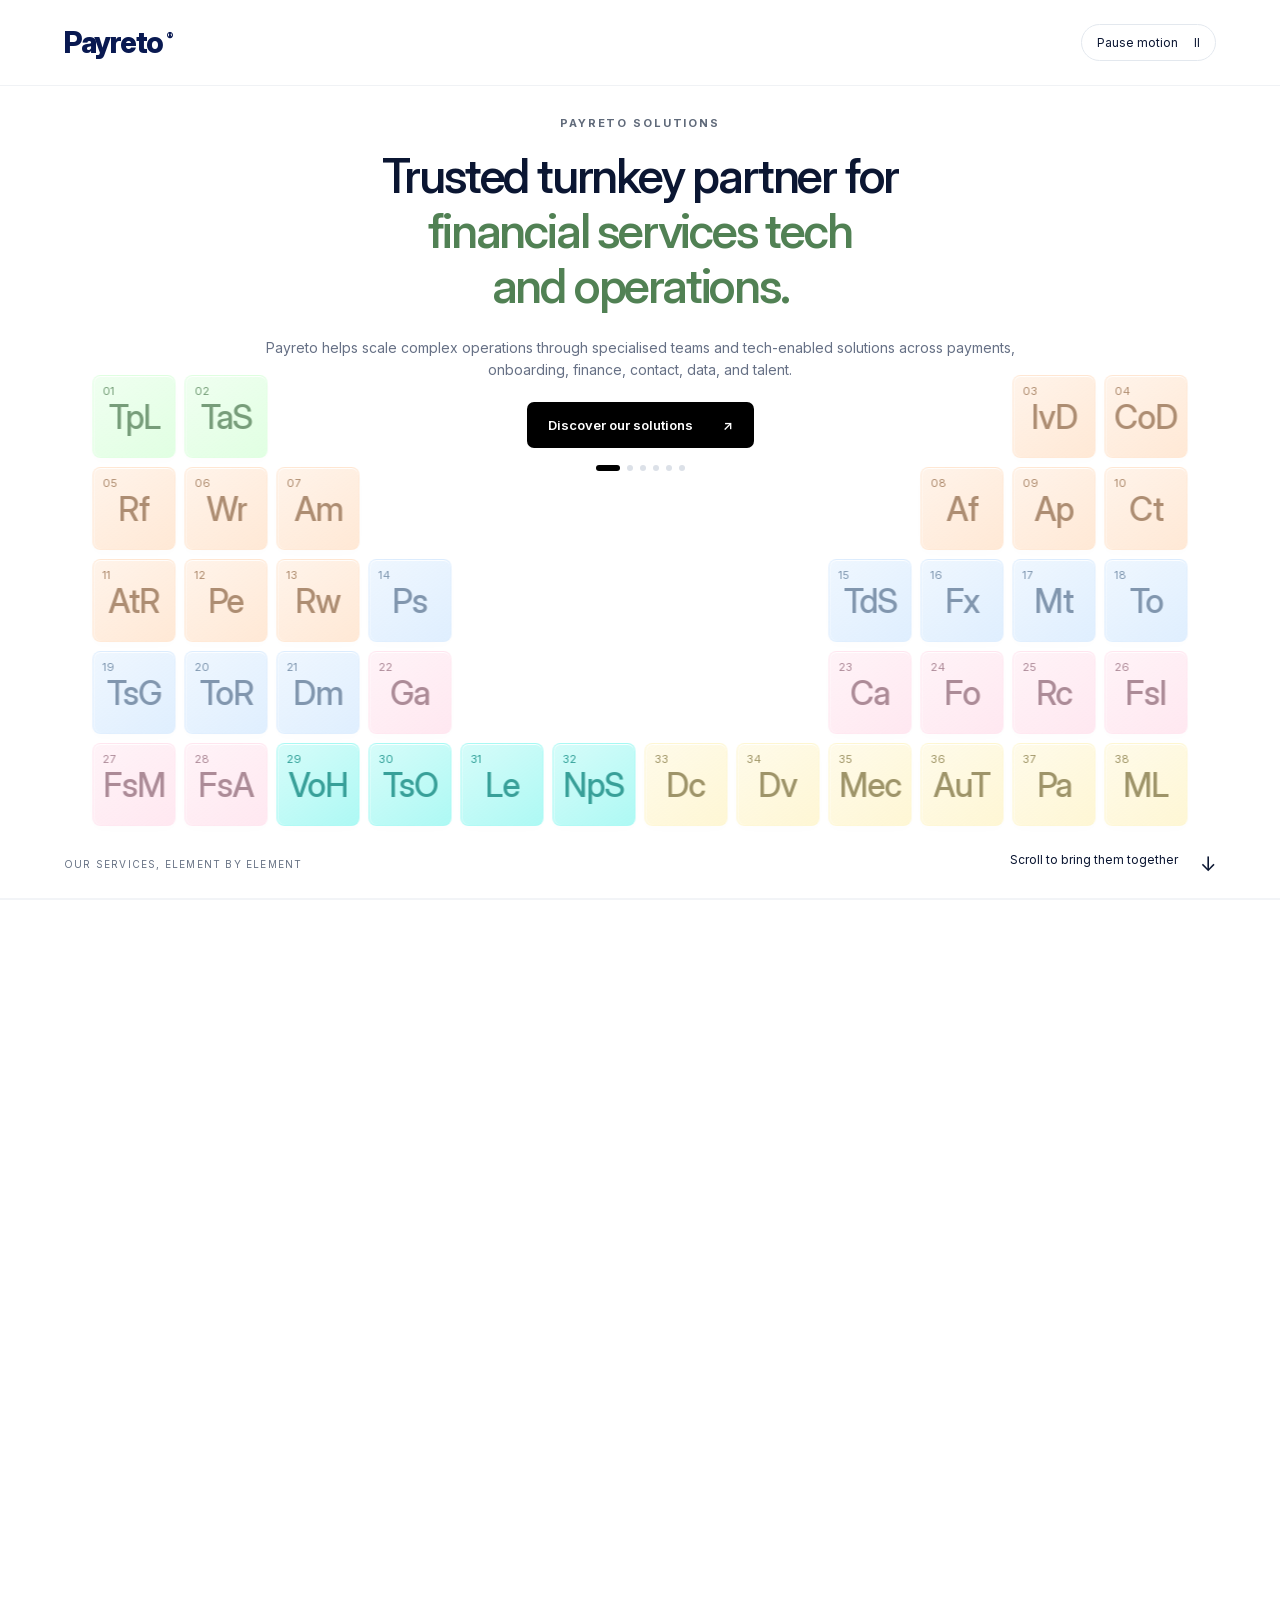
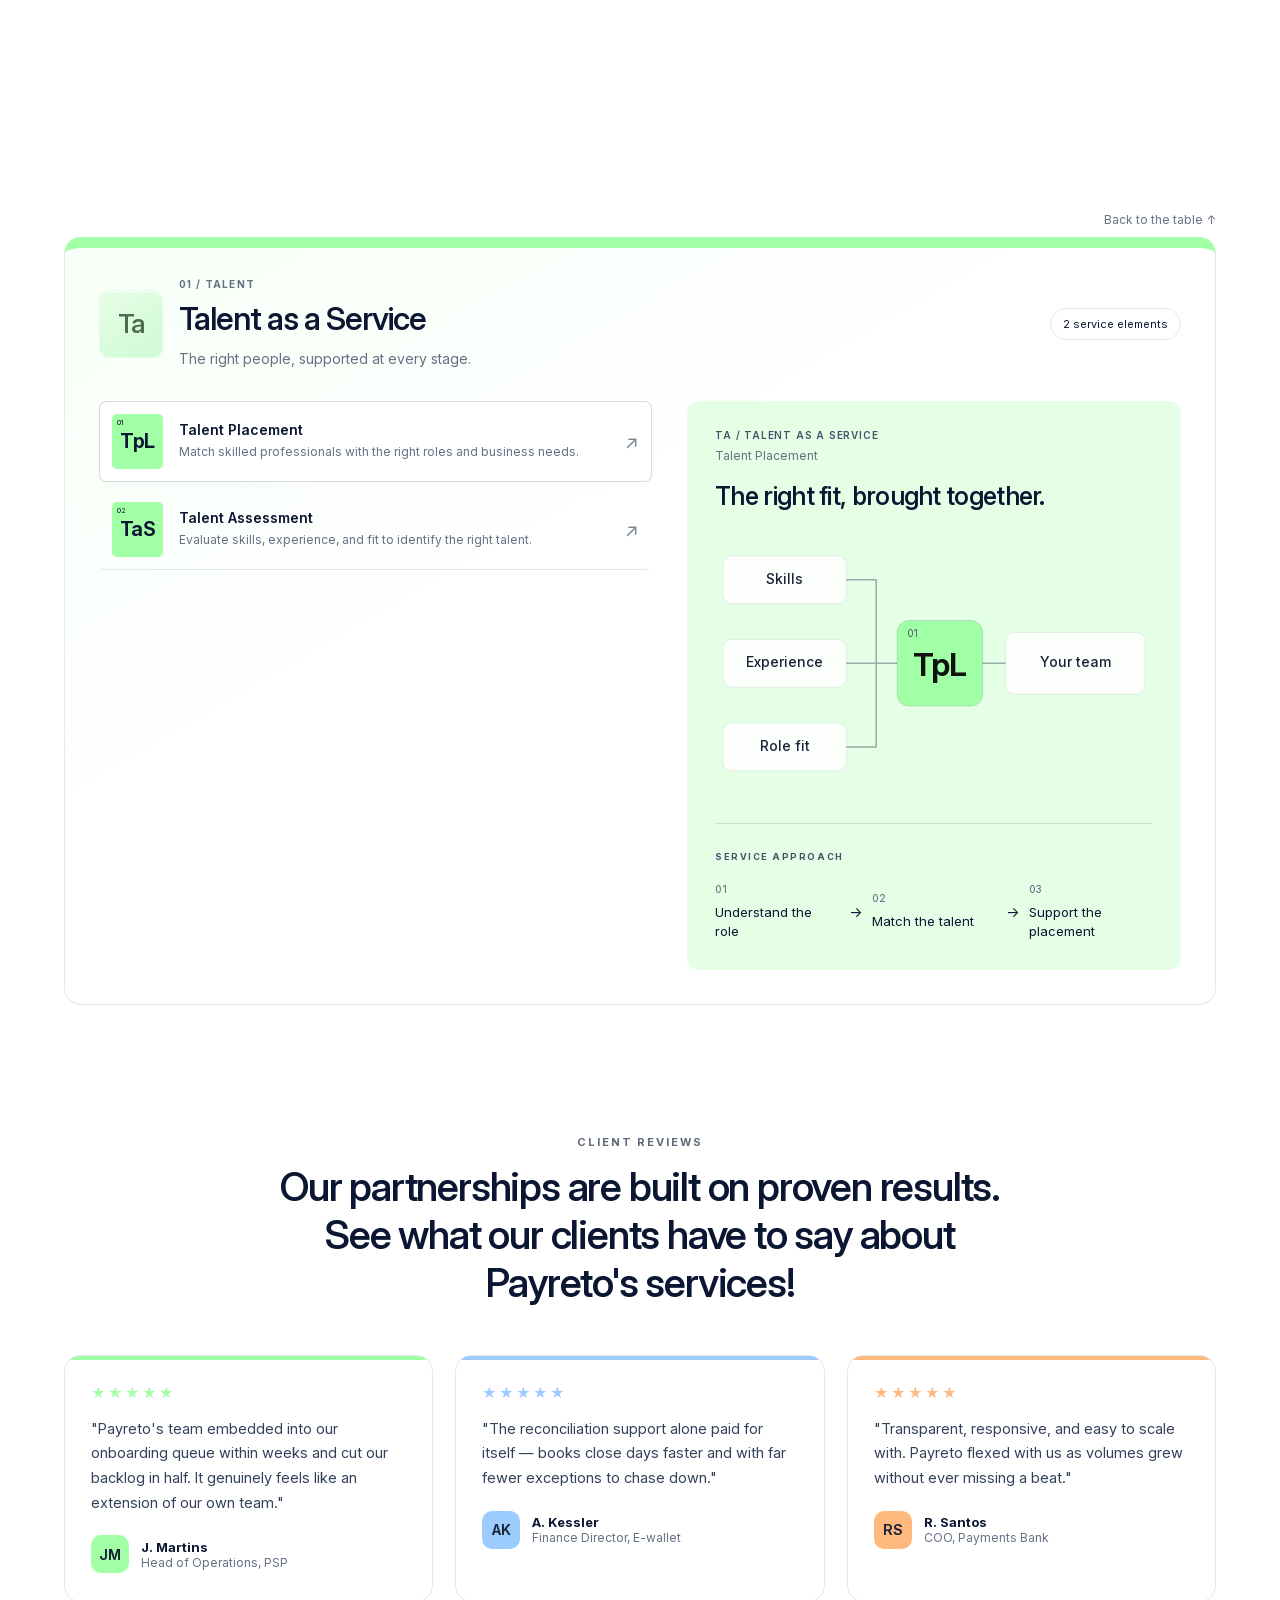
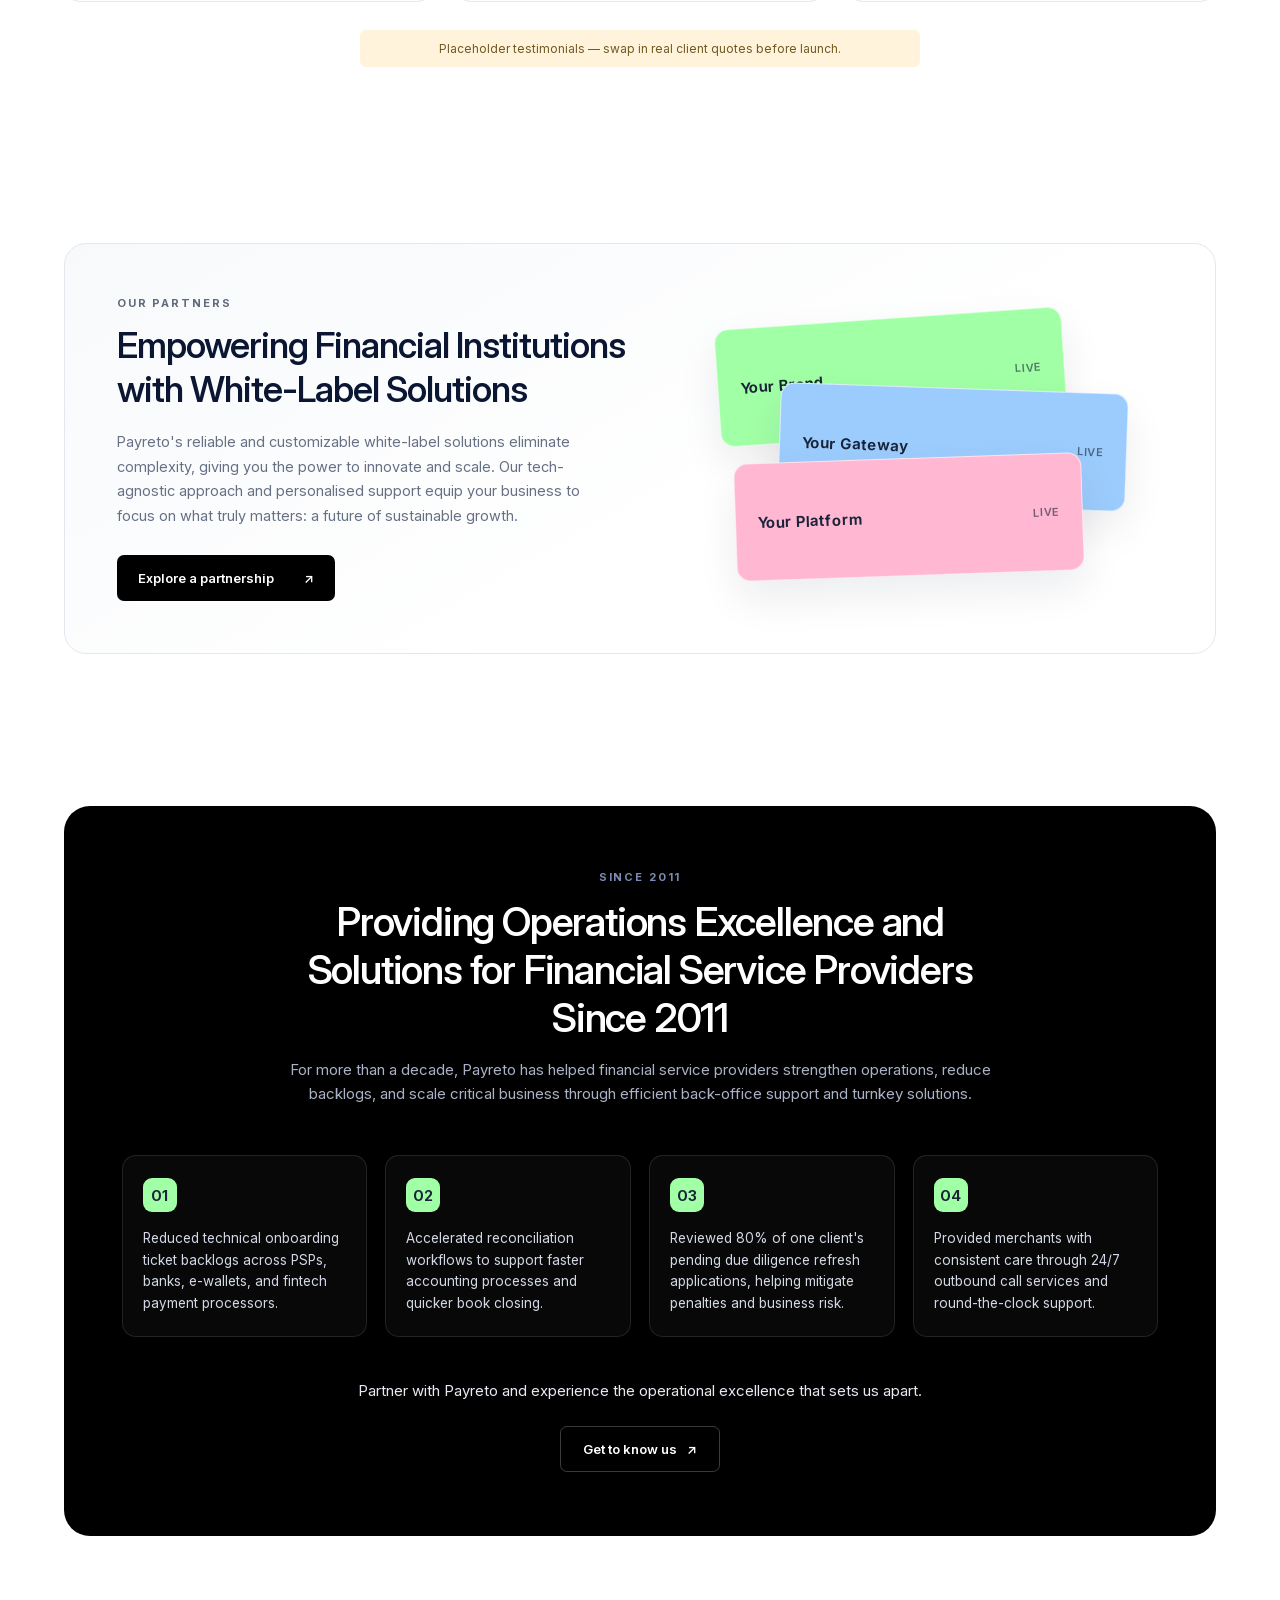
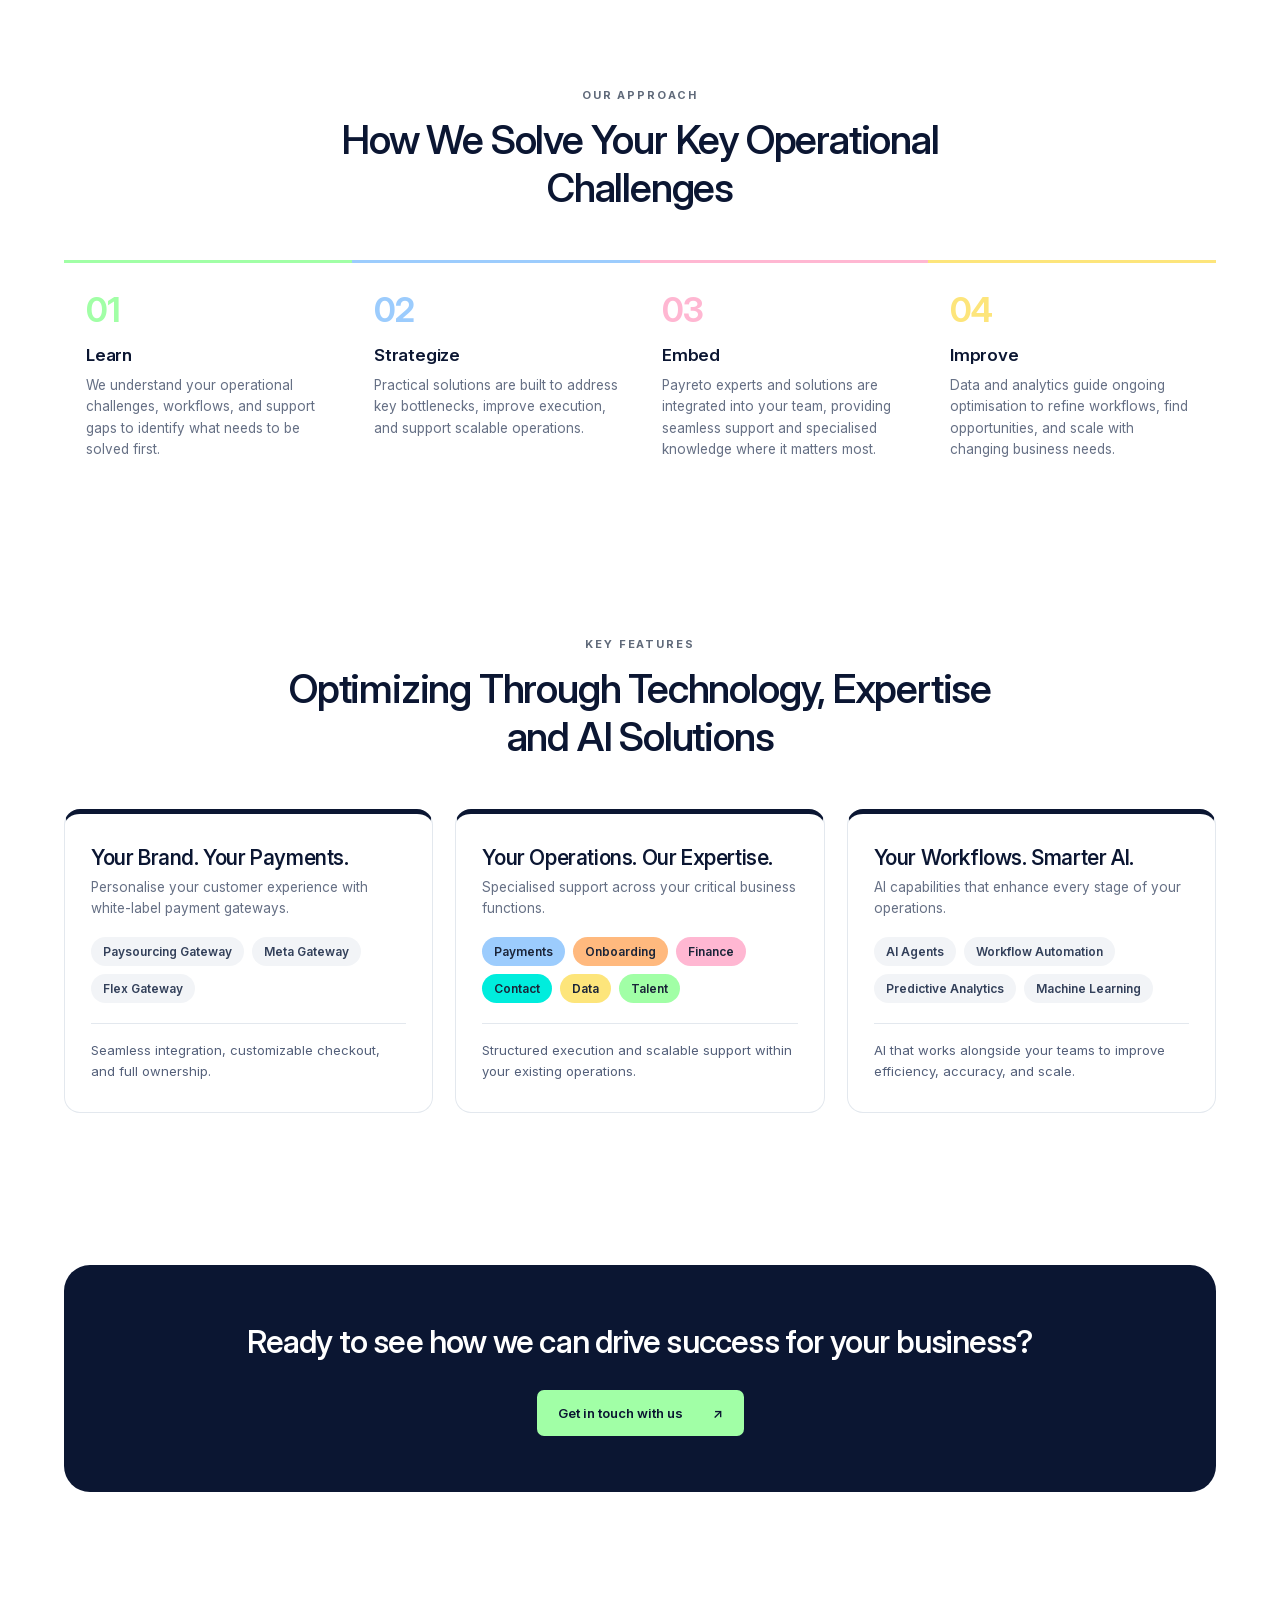
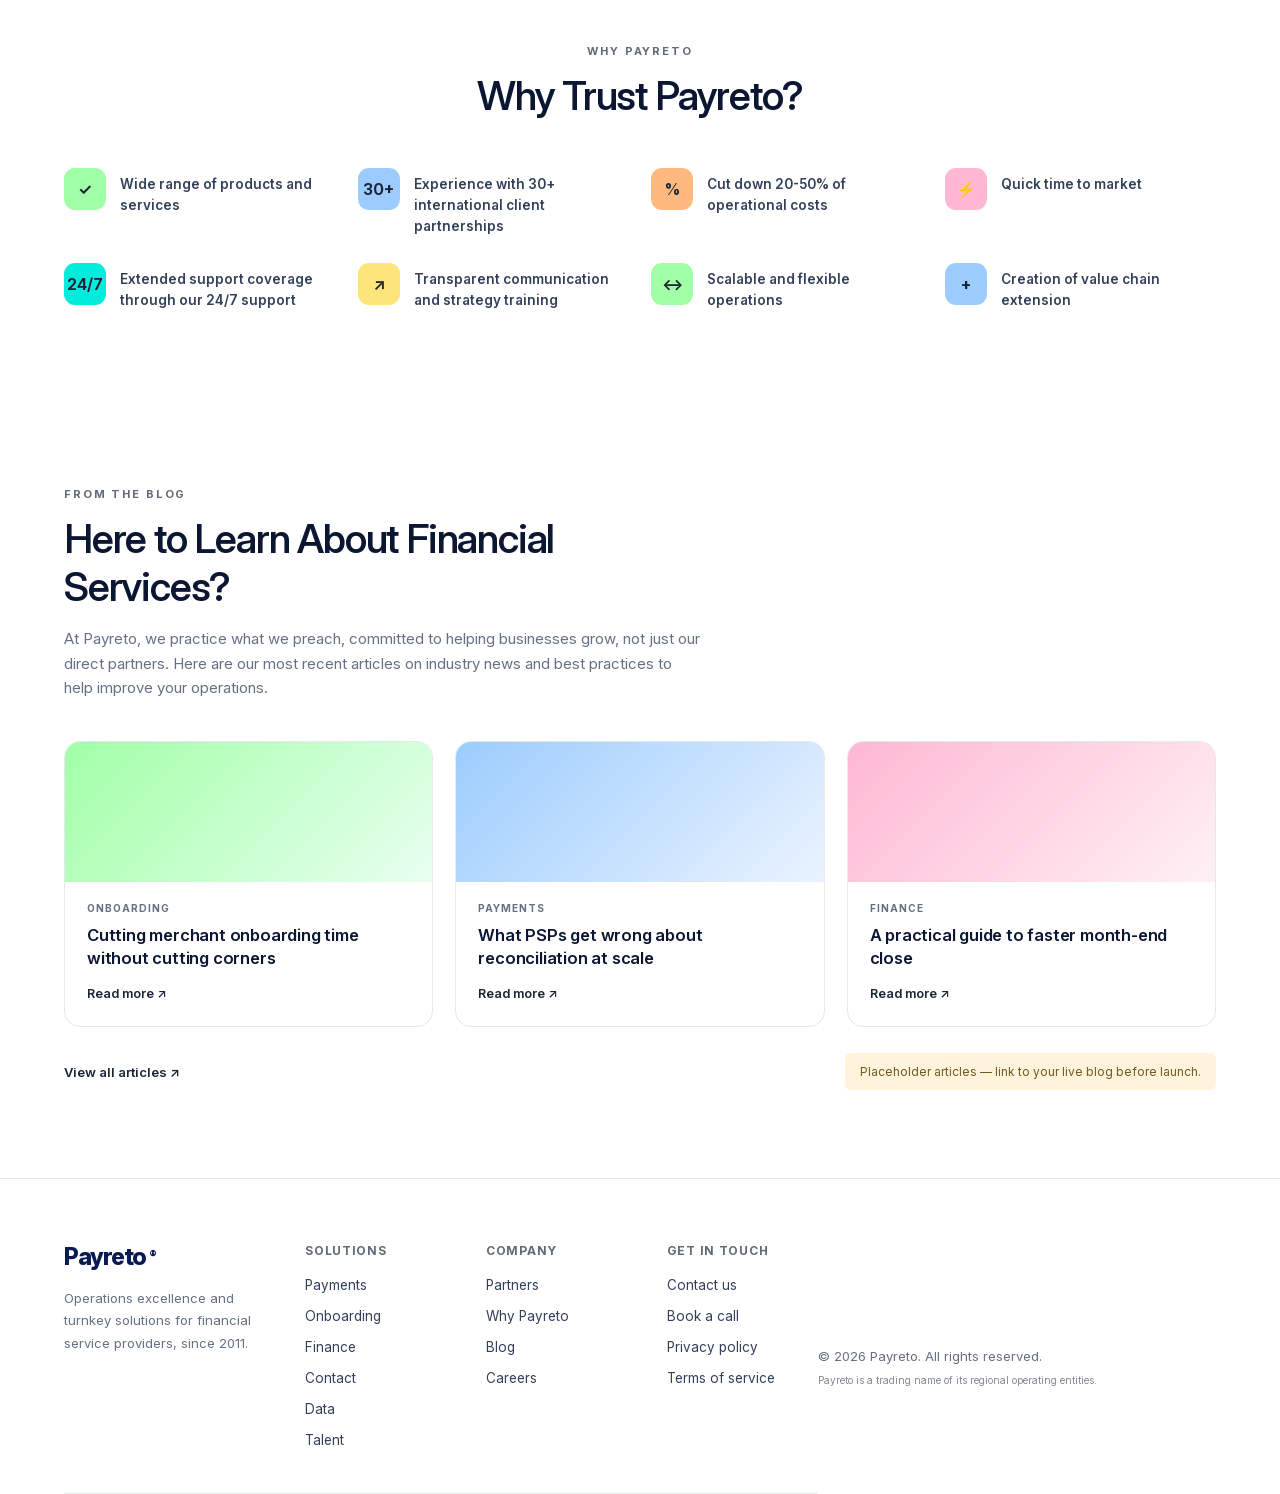
==== commit 2f39f12f: "Update index.html" ====
--- a/index.html
+++ b/index.html
@@ -1,933 +1,951 @@
-<!DOCTYPE html>
-<html lang="en">
-<head>
-<meta charset="UTF-8">
-<meta name="viewport" content="width=device-width, initial-scale=1.0">
-<title>iPhone 13 128GB · Redki Certified | Redki</title>
-<link rel="preconnect" href="https://fonts.googleapis.com">
-<link rel="preconnect" href="https://fonts.gstatic.com" crossorigin>
-<link href="https://fonts.googleapis.com/css2?family=Bricolage+Grotesque:opsz,wght@12..96,400;12..96,500;12..96,600&family=Instrument+Sans:ital,wght@0,400;0,500;0,600;1,400;1,500;1,600&display=swap" rel="stylesheet">
-<style>
-/* ============ TOKENS (shared with landing) ============ */
-:root{
-  --red:#A60000;
-  --red-deep:#7E0000;
-  --ink:#211414;
-  --ink-2:#5C4A47;
-  --ink-3:#8C7672;
-  --paper:#FAF6F3;
-  --card:#FFFFFF;
-  --blush:#F6E9E4;
-  --blush-2:#F0DDD5;
-  --line:#EADCD6;
-  --line-2:#DFCCC4;
-  --hero:#1B0D0C;
-  --gold:#C98A2D;
-  --green:#1E7A4D;
-  --radius:18px;
-  --font-display:"Bricolage Grotesque",sans-serif;
-  --font-body:"Instrument Sans",sans-serif;
-  --shadow-card:0 1px 2px rgba(60,20,15,.05),0 8px 24px -12px rgba(60,20,15,.14);
-  --shadow-pop:0 2px 4px rgba(60,20,15,.06),0 24px 48px -16px rgba(60,20,15,.22);
+<!doctype html>
+<html lang="en"><head><meta charset="UTF-8"><meta name="viewport" content="width=device-width,initial-scale=1"><meta name="theme-color" content="#07153b"><meta name="description" content="Explore Payreto’s services, element by element. Specialised talent, onboarding, payment, finance, contact and data operations."><title>Payreto — The elements of your operations</title><style>
+:root{--ink:#0b1632;--navy:#07153b;--muted:#667085;--line:#e3e8ee;--accent:#a1ffa6;--font:'DM Sans',Arial,sans-serif;--display:'Manrope',Arial,sans-serif}*{box-sizing:border-box}html{scroll-behavior:smooth;scroll-padding-top:95px}body{margin:0;color:var(--ink);background:#fff;font-family:var(--font);-webkit-font-smoothing:antialiased}button,a{-webkit-tap-highlight-color:transparent}button{font:inherit;color:inherit;cursor:pointer}a{color:inherit;text-decoration:none}button:focus-visible,a:focus-visible{outline:3px solid #245bec;outline-offset:5px}button:disabled{cursor:default}.header{height:86px;padding:0 5%;display:flex;align-items:center;justify-content:space-between;border-bottom:1px solid #f0f2f5;background:#ffffffef;backdrop-filter:blur(16px);position:sticky;top:0;z-index:30}.wordmark{font-family:var(--display);font-size:29px;letter-spacing:-1.5px;font-weight:800;color:#091951}.wordmark span{font-size:10px;vertical-align:top;margin:5px 0 0 3px;display:inline-block;letter-spacing:0}.header nav{display:flex;gap:50px;align-items:center;font-size:14px}.nav-link{font-weight:600}.nav-link span{margin-left:14px}.concept{color:#7b8493;font-size:12px;letter-spacing:.02em}.motion-control{background:transparent;border:1px solid var(--line);border-radius:30px;padding:10px 15px;font-size:12px;display:flex;gap:16px}.journey{height:190svh;min-height:1280px;position:relative}.scene{position:sticky;top:86px;height:calc(100svh - 86px);min-height:620px;max-height:950px;overflow:hidden}.hero{position:absolute;z-index:3;top:30px;left:20%;width:60%;text-align:center;will-change:opacity,transform}.eyebrow{font-size:11px;font-weight:700;letter-spacing:.17em;color:#606a7a}.hero h1{font-family:var(--display);font-size:clamp(32px,3.7vw,56px);line-height:1.16;letter-spacing:-2.2px;font-weight:550;margin:19px 0 15px}.hero h1>span{display:inline;box-decoration-break:clone;-webkit-box-decoration-break:clone;background:linear-gradient(transparent 65%,var(--accent) 65%,var(--accent) 96%,transparent 96%);transition:background .4s}.hero-family{display:flex;align-items:center;justify-content:center;gap:9px;font-size:12px;font-weight:600;margin:16px 0}.mini-symbol{display:grid;place-items:center;border-radius:5px;width:29px;height:29px;background:var(--accent);font-size:13px;font-weight:700}.hero p{font-size:14px;line-height:1.6;color:var(--muted);margin:14px 0 20px}.primary{display:inline-flex;align-items:center;gap:30px;padding:15px 21px;background:var(--navy);color:white;border-radius:7px;font-size:13px;font-weight:600}.primary:hover{background:#192d61}.rotation-dots{display:flex;justify-content:center;gap:7px;margin-top:17px}.rotation-dots button{padding:0;border:0;background:#dce1e8;width:6px;height:6px;border-radius:10px;transition:width .3s,background .3s;position:relative}.rotation-dots button:before{content:'';position:absolute;inset:-9px}.rotation-dots button.active{width:24px;background:var(--navy)}.elements{position:absolute;inset:0;z-index:2;pointer-events:none}.element{position:absolute;padding:0;border:0;background:transparent;width:var(--tile);height:var(--tile);pointer-events:auto;will-change:transform,opacity}.element-inner{position:relative;width:100%;height:100%;border:1px solid #07153b10;background:var(--c);border-radius:8px;display:flex;align-items:center;justify-content:center;flex-direction:column;box-shadow:0 2px 2px #0a183303;transition:box-shadow .2s;animation:settle 1.45s cubic-bezier(.2,.7,.2,1) both;animation-delay:var(--delay)}.element:hover{z-index:10}.element:hover .element-inner{box-shadow:0 0 0 2px var(--navy),0 8px 25px #07153b18}.element-num{position:absolute;left:8px;top:6px;font-size:9px;color:#21324ac4;font-weight:500}.element-symbol{font-family:var(--display);font-size:clamp(16px,2vw,27px);font-weight:650;letter-spacing:-.8px}.element-name{font-size:8px;line-height:1.15;text-align:center;padding:0 4px;max-width:100%;margin-top:3px}.element .tooltip{position:absolute;bottom:calc(100% + 8px);left:50%;transform:translateX(-50%);background:var(--navy);color:white;border-radius:6px;padding:9px 12px;font-size:12px;white-space:nowrap;opacity:0;pointer-events:none;transition:opacity .2s}.element:hover .tooltip,.element:focus-visible .tooltip{opacity:1}.table-caption{position:absolute;bottom:24px;left:5%;right:5%;display:flex;align-items:center;justify-content:space-between;font-size:10px;letter-spacing:.12em;color:#677284}.scroll-hint{letter-spacing:0;font-size:12px;color:var(--ink);display:flex;gap:22px}.scroll-hint>span{font-size:20px}.story{opacity:0;pointer-events:none;position:absolute;top:35px;left:5%;z-index:1}.story h2{font:500 clamp(34px,4vw,58px)/1.12 var(--display);letter-spacing:-2px;margin:17px 0}.story h2 span{color:#818999}.story p{font-size:15px;line-height:1.6;color:var(--muted)}.family-tabs{position:absolute;inset:0;z-index:5;pointer-events:none}.family-tab{position:absolute;border:1px solid #07153b14;border-radius:10px;padding:14px;text-align:left;background:var(--c);display:flex;flex-direction:column;justify-content:space-between;opacity:0;pointer-events:none;transition:box-shadow .2s;overflow:hidden}.family-tab .tab-top,.family-tab .tab-name{transition:none}.family-tab:hover{box-shadow:0 9px 24px #0b163218}.family-tab[aria-selected=true]{box-shadow:0 0 0 2px var(--navy);border-color:white}.family-tab:not([aria-selected=true]){opacity:.62;filter:saturate(.75)}.family-tab:not([aria-selected=true]):hover{opacity:.9;filter:none}.sticky-dock .family-tab:not([aria-selected=true]){opacity:.5;filter:saturate(.7)}.sticky-dock .family-tab:not([aria-selected=true]):hover{opacity:.85;filter:none}.tab-top{display:flex;justify-content:space-between;font-size:10px;color:#27344c}.tab-symbol{font:650 40px/1.1 var(--display);letter-spacing:-1.5px}.tab-name{font-size:13px;font-weight:600;letter-spacing:-.2px}.tab-arrow{font-size:14px;opacity:0;transition:opacity .2s}.family-tab[aria-selected=true] .tab-arrow{opacity:1}.family-tab[aria-selected=true]{overflow:visible}.family-tab.panel-element{position:relative;left:auto!important;top:auto!important;opacity:1!important;pointer-events:none;flex-shrink:0;width:64px;height:68px;padding:0;display:flex;align-items:center;justify-content:center;transform:none!important;box-shadow:inset 0 1px 0 #ffffffe6}.family-tab.panel-element .tab-symbol{font-size:26px}.element-fly{position:fixed;display:flex;align-items:center;justify-content:center;font-family:var(--display);font-weight:650;pointer-events:none;z-index:40;box-shadow:0 16px 34px #0b163224}.group-caption{position:absolute;bottom:23px;right:5%;font-size:12px;opacity:0;display:flex;gap:20px}.progress-track{position:absolute;bottom:0;width:100%;height:2px;background:#f2f4f7;transition:opacity .3s}.progress-track span{height:100%;display:block;width:0;background:var(--navy);transition:background-color .3s}.navigator{max-width:1420px;margin:0 auto;padding:16px 5% 70px;scroll-margin-top:5px}.navigator-top{display:flex;justify-content:flex-end;align-items:center;margin-bottom:10px}.navigator-top a{font-size:12px;color:#687386}.service-shell{border:1px solid var(--line);border-top:11px solid var(--accent);border-radius:17px;padding:30px 34px 34px;background:linear-gradient(150deg,color-mix(in srgb,var(--accent) 9%,white),white 45%)}.vertical-heading{display:flex;justify-content:space-between;align-items:center;gap:20px;margin-bottom:30px}.heading-lockup{display:flex;align-items:center;gap:16px;min-width:0}.heading-lockup>div{min-width:0}.vertical-kicker{font-size:10px;letter-spacing:.13em;font-weight:700;color:#647084}.vertical-heading h2{font:550 32px/1.2 var(--display);letter-spacing:-1px;margin:10px 0}.vertical-heading p{font-size:14px;color:var(--muted);margin:0;line-height:1.6}.count{white-space:nowrap;border:1px solid var(--line);background:white;padding:8px 12px;border-radius:25px;font-size:11px}.service-content{display:grid;grid-template-columns:1.12fr 1fr;gap:35px;align-items:start}.service-list{display:flex;flex-direction:column;gap:7px}.service-row{display:flex;align-items:center;gap:16px;width:100%;background:transparent;border:1px solid transparent;text-align:left;padding:12px;border-bottom:1px solid var(--line);border-radius:7px;transition:background .2s}.service-row:hover{background:#f5f7fa}.service-row[aria-pressed=true]{background:white;border-color:#0b163227;box-shadow:0 3px 10px #07153b05}.small-element{width:51px;height:55px;flex-shrink:0;background:var(--accent);border-radius:5px;display:flex;flex-direction:column;justify-content:center;align-items:center;position:relative}.small-element small{position:absolute;left:5px;top:4px;font-size:7px}.small-element strong{font:650 20px var(--display);letter-spacing:-.5px}.row-copy{flex:1}.row-copy strong{display:block;font-size:14px;font-weight:600;margin-bottom:5px}.row-copy span{display:block;color:var(--muted);font-size:12px;line-height:1.5}.row-arrow{font-size:18px;color:#788293}.service-detail{background:color-mix(in srgb,var(--accent) 28%,white);padding:30px;border-radius:12px;position:sticky;top:106px;min-height:445px}.detail-top{display:flex;justify-content:space-between;align-items:flex-start;gap:15px}.detail-family{font-size:10px;letter-spacing:.08em;text-transform:uppercase;font-weight:600;padding-top:8px;color:#42516a}.detail-element{width:106px;height:113px;border-radius:10px;background:var(--accent);border:1px solid #07153b16;display:flex;flex-direction:column;justify-content:center;align-items:center;position:relative}.detail-element small{position:absolute;top:10px;left:11px;font-size:10px}.detail-element strong{font:600 43px var(--display);letter-spacing:-2px}.service-detail h3{font:550 26px/1.25 var(--display);letter-spacing:-.8px;margin:28px 0 12px}.service-detail p{font-size:14px;line-height:1.7;color:#45536a;margin:0 0 28px}.detail-divider{border-top:1px solid #07153b20;padding-top:20px}.detail-divider .eyebrow{font-size:9px;color:#42516a}.process{display:flex;gap:10px;align-items:center;margin-top:18px}.process span{flex:1;font-size:12px;line-height:1.5}.process b{display:block;font-size:10px;margin-bottom:6px;font-weight:500;color:#6b7686}.process i{font-style:normal;font-size:14px}.draft-note{padding:11px 15px;border-radius:6px;background:#fff4db;color:#715922;font-size:12px;margin-bottom:20px}.draft-note[hidden]{display:none}footer{max-width:1420px;margin:0 auto;border-top:1px solid var(--line);padding:30px 5%;display:flex;align-items:center;justify-content:space-between}footer .wordmark{font-size:23px}footer p{font-size:13px;color:#657084}footer>span{font-size:10px;color:#818998}@keyframes settle{from{transform:translateY(-220px);opacity:0}to{transform:translateY(0);opacity:1}}.paused .element-inner{animation:none!important}.paused html{scroll-behavior:auto}
+@media(min-width:1500px){.hero{top:45px}.hero h1{font-size:58px}.hero p{font-size:16px}.element-name{font-size:9px}}
+@media(max-height:780px) and (min-width:761px){.hero{top:15px}.hero h1{font-size:36px;margin:12px 0}.hero p{font-size:12px;margin:10px 0 15px}.hero-family{margin:12px 0}.primary{padding:12px 20px}.rotation-dots{margin-top:12px}.story h2{font-size:40px}.story p{font-size:13px}.story{top:25px}}
+@media(max-width:760px){.header{height:70px;padding:0 5%}.wordmark{font-size:25px}.header nav{gap:0}.concept{display:none}.nav-link{font-size:12px}.nav-link span{margin-left:5px}.motion-control{font-size:0;padding:10px;gap:0}.motion-control span{font-size:13px}.journey{height:180svh;min-height:1350px}.scene{top:70px;height:calc(100svh - 70px);min-height:680px}.hero{top:25px;left:5%;width:90%}.hero h1{font-size:34px;letter-spacing:-1.5px;line-height:1.2;margin-top:18px}.hero p{font-size:13px}.hero-family{font-size:12px}.eyebrow{font-size:9px}.element-inner{border-radius:4px}.element-num{font-size:6px;left:4px;top:3px}.element-symbol{font-size:18px;letter-spacing:-.5px}.element-name{display:none}.element .tooltip{display:none}.table-caption{bottom:19px;flex-direction:column;gap:9px;font-size:8px}.scroll-hint{font-size:10px}.scroll-hint>span{font-size:13px}.story{top:28px}.story h2{font-size:37px;letter-spacing:-1.5px}.story p{font-size:13px}.family-tab{padding:10px;border-radius:8px}.tab-symbol{font-size:29px;letter-spacing:-1px}.tab-name{font-size:11px}.tab-top{font-size:8px}.group-caption{font-size:10px;bottom:20px}.navigator{padding:24px 5% 45px;scroll-margin-top:-15px}.navigator-top{margin-bottom:18px}.navigator-top a{font-size:10px}.service-shell{padding:22px 16px 16px;border-radius:12px}.vertical-heading{display:block;margin-bottom:22px}.heading-lockup{gap:12px}.family-tab.panel-element{width:48px;height:52px}.family-tab.panel-element .tab-symbol{font-size:20px}.vertical-heading h2{font-size:26px}.vertical-heading p{font-size:13px}.count{display:inline-block;margin-top:15px;font-size:10px}.service-content{grid-template-columns:1fr;gap:24px}.service-row{gap:12px;padding:9px 6px}.row-copy strong{font-size:13px}.row-copy span{font-size:11px}.service-detail{position:static;min-height:unset;padding:24px}.service-detail h3{font-size:24px}.service-detail p{font-size:13px}footer{flex-wrap:wrap;gap:10px}footer p{font-size:11px}footer>span{width:100%;text-align:right;font-size:9px}}
+.cluster-label{position:absolute;text-align:center;font-size:11px;font-weight:600;pointer-events:none;opacity:0}html:has(body.paused){scroll-behavior:auto}.service-detail{scroll-margin-top:100px}
+@media(max-width:760px){.scene{min-height:780px}.hero h1{font-size:clamp(28px,8.6vw,34px)}.cluster-label{font-size:9px}.row-copy strong{font-size:14px}.row-copy span{font-size:13px}}
+@media(prefers-reduced-motion:reduce){html{scroll-behavior:auto}*,*:before,*:after{animation:none!important;transition:none!important}}
+/* Review revision: compact persistent navigation and visual service concepts. */
+:root{--navy:#000;--header-height:86px;--dock-height:0px}
+.hero h1>span{background:none;box-decoration-break:initial;-webkit-box-decoration-break:initial;color:#111}
+.primary{background:#000}.primary:hover{background:#292929}
+.sticky-dock{position:fixed;top:var(--header-height);left:0;right:0;padding:12px 5%;z-index:29;background:#ffffffed;backdrop-filter:blur(18px);border-bottom:1px solid #e5e7eb;box-shadow:0 5px 18px #00000005}
+.sticky-dock[hidden]{display:none}
+.sticky-dock .family-tabs{position:static;display:grid;grid-template-columns:repeat(6,minmax(0,1fr));gap:10px;pointer-events:auto;max-width:1290px;margin:auto}
+.sticky-dock .family-tab{position:relative!important;left:auto!important;top:auto!important;width:auto!important;height:50px!important;opacity:1!important;transform:none!important;flex-direction:row;align-items:center;justify-content:flex-start;gap:12px;padding:8px 12px;border-radius:7px;pointer-events:auto!important;background:color-mix(in srgb,var(--c) 20%,white)}
+.sticky-dock .family-tab[aria-selected=true]{background:var(--c);box-shadow:0 0 0 1.5px #000}
+.sticky-dock .tab-top,.sticky-dock .tab-qualifier,.sticky-dock .cluster-label{display:none}
+.sticky-dock .tab-symbol{font-size:25px;letter-spacing:-1px}.sticky-dock .tab-name{font-size:13px;letter-spacing:-.15px;white-space:nowrap}
+.service-detail{top:calc(var(--header-height) + var(--dock-height) + 20px);scroll-margin-top:calc(var(--header-height) + var(--dock-height) + 20px);padding:28px;min-height:480px;overflow:hidden}
+.visual-heading{display:flex;flex-direction:column;gap:7px}.visual-heading .detail-family{padding:0;font-size:10px}.visual-service{font-size:12px;color:#647084}
+.service-detail h3{font-size:25px;margin:18px 0 0;max-width:340px;letter-spacing:-.7px}
+.service-diagram{display:block;width:100%;height:auto;min-height:210px;margin:12px 0 20px;overflow:visible}
+.diagram-card{fill:#ffffffdf;stroke:#00000012;stroke-width:1}
+.diagram-line{fill:none;stroke:#17233860;stroke-width:1.5;stroke-linejoin:round;stroke-linecap:round}
+.diagram-label{font-family:var(--font);font-size:12px;fill:#182338;font-weight:500}
+.diagram-caption{font-family:var(--font);font-size:11px;fill:#556174}
+.diagram-symbol{font-family:var(--display);font-size:32px;fill:#111;font-weight:650;letter-spacing:-1px}
+.diagram-id{font-family:var(--font);font-size:10px;fill:#4d596c}
+.process{gap:10px}.process span{font-size:13px}.process.highlights b{font-size:20px;line-height:14px;color:#111}
+.navigator{padding-bottom:42px}.service-shell{scroll-margin-top:calc(var(--header-height) + var(--dock-height) + 16px)}
+@media(max-width:1000px) and (min-width:761px){.sticky-dock .family-tab{gap:6px;padding:8px}.sticky-dock .tab-name{font-size:11px}.sticky-dock .tab-symbol{font-size:22px}}
+@media(max-width:760px){.sticky-dock{padding:9px 5%}.sticky-dock .family-tabs{grid-template-columns:repeat(3,minmax(0,1fr));gap:7px}.sticky-dock .family-tab{height:39px!important;padding:6px;gap:6px}.sticky-dock .tab-symbol{font-size:21px}.sticky-dock .tab-name{font-size:10px}.service-detail{padding:22px 18px;min-height:unset}.service-detail h3{font-size:23px}.visual-service{font-size:12px}.process span{font-size:12px}.service-diagram{min-height:180px;margin-bottom:15px}}
+.mobile-diagram{display:none}.diagram-label{font-size:14px}
+@media(max-width:760px){.service-diagram{display:none}.mobile-diagram{display:flex;flex-direction:column;align-items:center;margin:30px 0;gap:0}.mobile-inputs{width:100%;display:grid;grid-template-columns:repeat(3,minmax(0,1fr));gap:8px;position:relative}.mobile-inputs>span{display:flex;align-items:center;justify-content:center;background:#ffffffdf;border:1px solid #0000000a;border-radius:6px;min-height:57px;padding:8px 5px;text-align:center;font-size:12px;line-height:1.4}.mobile-brand{position:relative;width:76px;height:80px;background:var(--accent);border:1px solid #00000013;border-radius:9px;display:flex;align-items:center;justify-content:center}.mobile-brand small{position:absolute;top:6px;left:7px;font-size:9px}.mobile-brand strong{font:600 28px var(--display);letter-spacing:-1px}.mobile-connector{height:34px;width:67%;border-top:1px solid #17233850;margin-top:10px;position:relative}.mobile-connector:after{content:'';position:absolute;left:50%;top:0;height:100%;border-left:1px solid #17233850}.mobile-output-label{font-size:12px;color:#596577;margin:10px 0 8px}.mobile-stem{height:25px;border-left:1px solid #17233850}.mobile-result{background:#ffffffdf;border:1px solid #0000000a;border-radius:6px;padding:13px 17px;font-size:13px;text-align:center}}
+
+.hero h1>span{color:var(--headline-color,#4b774d);background:none}.hero p{margin-top:23px}.element-num{font-size:11px;top:8px;left:9px}.element-symbol{font-size:clamp(22px,2.6vw,34px)}
+/* Translucent service elements: a quiet backdrop for the hero. */
+/* Vertical controls share the glass material, with more pigment for legibility. */
+.family-tab,.sticky-dock .family-tab{background-color:color-mix(in srgb,var(--c) 55%,white);background-image:linear-gradient(145deg,#ffffff70,#ffffff00 75%);border:1px solid color-mix(in srgb,var(--c) 35%,white);box-shadow:inset 0 1px 0 #ffffffe6,inset 1px 0 0 #ffffff70,0 3px 12px #25364a05;backdrop-filter:blur(12px);-webkit-backdrop-filter:blur(12px)}
+.family-tab[aria-selected=true],.sticky-dock .family-tab[aria-selected=true]{background-color:color-mix(in srgb,var(--c) 72%,white);background-image:linear-gradient(145deg,#ffffff70,#ffffff00 75%);border-color:color-mix(in srgb,var(--family-ink) 55%,white);box-shadow:inset 0 1px 0 #fff,0 0 0 1px color-mix(in srgb,var(--family-ink) 55%,white),0 4px 14px #25364a08}
+.family-tab .tab-symbol{color:color-mix(in srgb,var(--family-ink) 78%,#222);font-weight:550}
+.family-tab .tab-name{color:#38433f;font-weight:600}
+.family-tab .tab-top{color:#59645f}
+.family-tab:hover{border-color:var(--family-ink)}
+@font-face{font-family:Inter;src:url('[data-uri]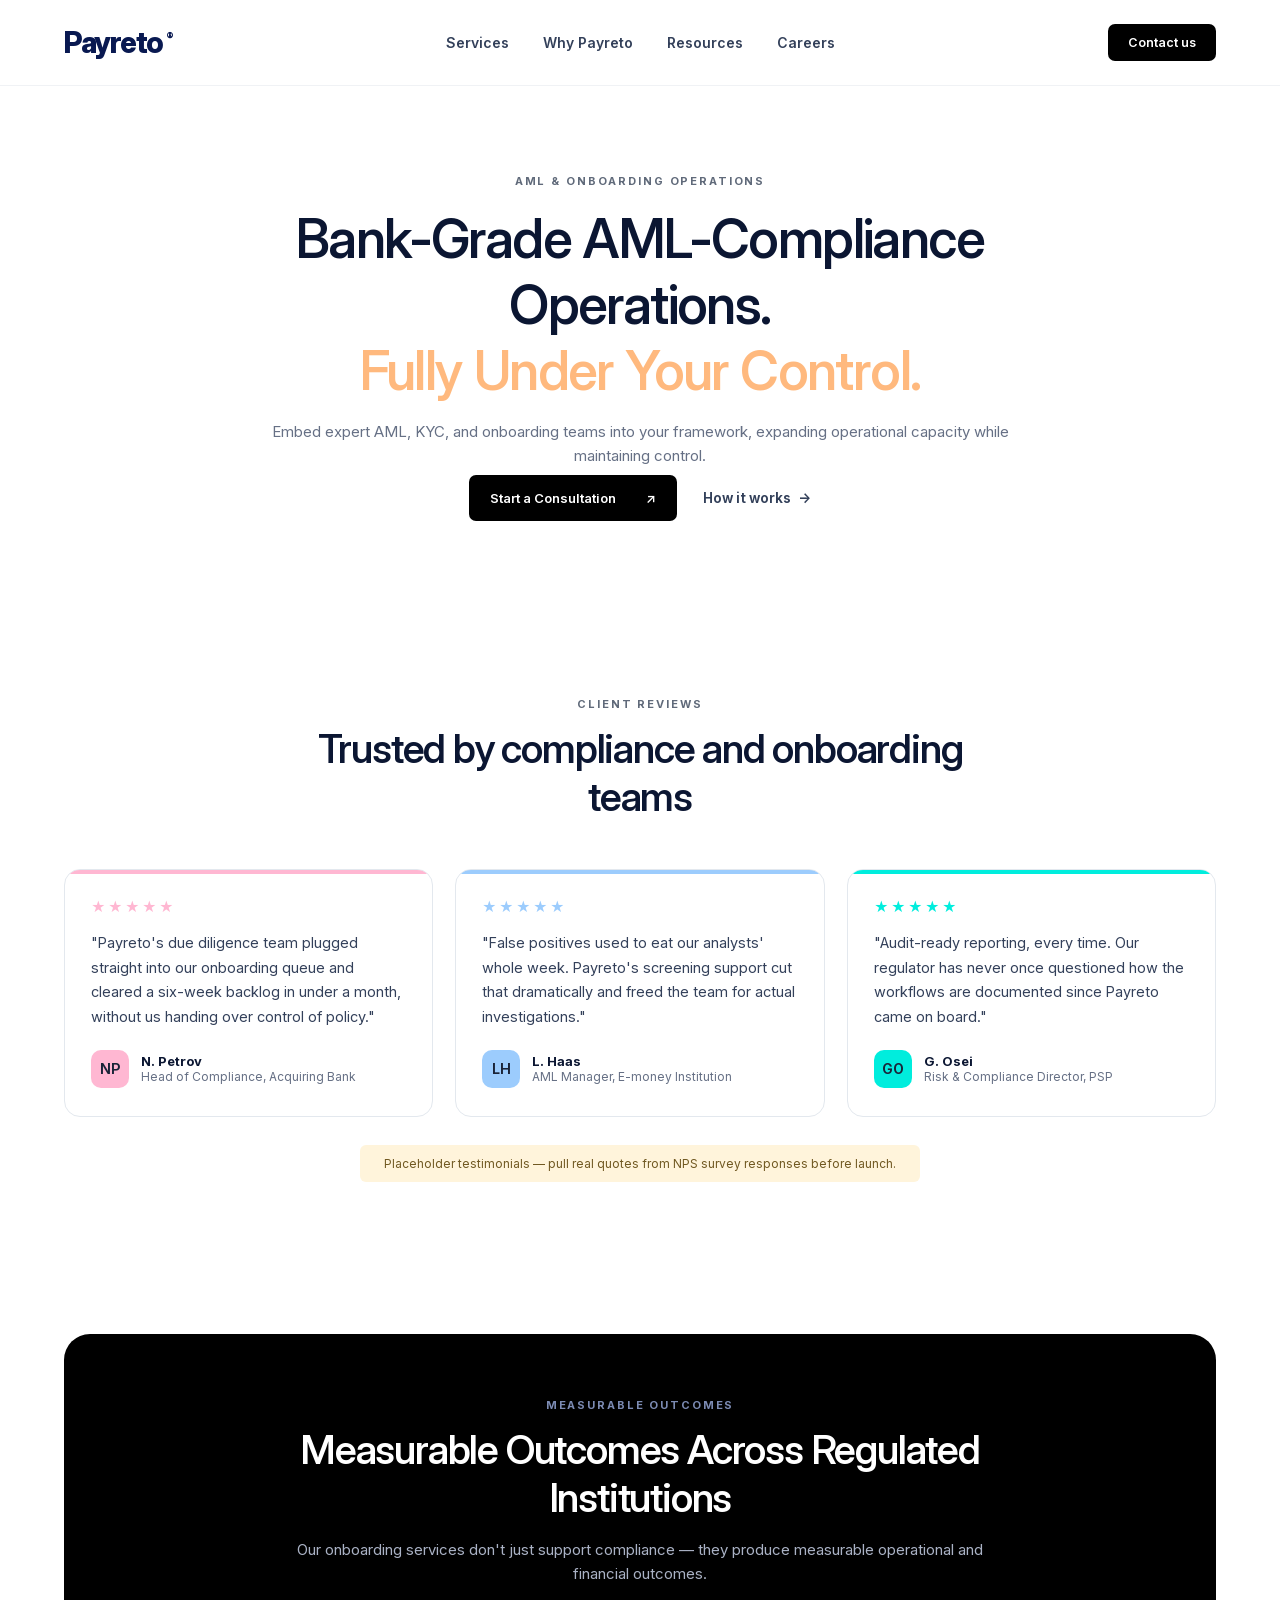
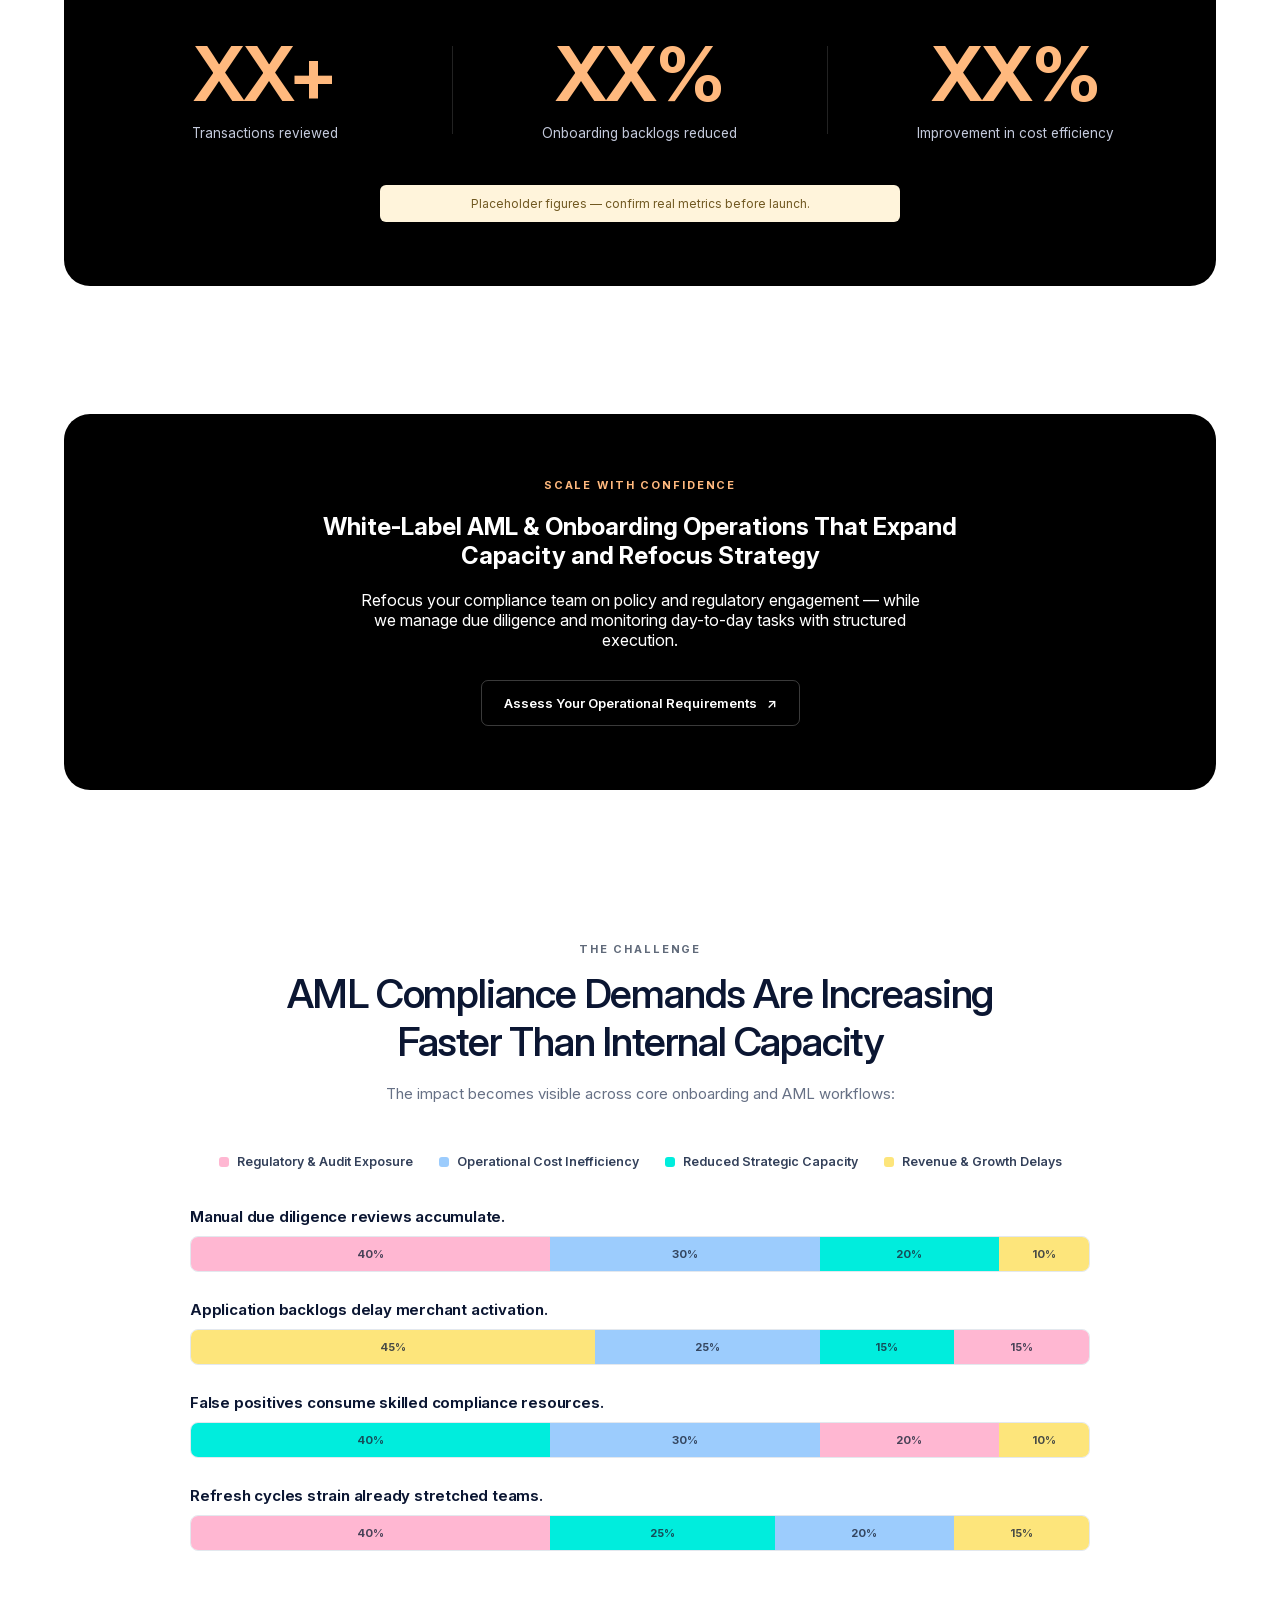
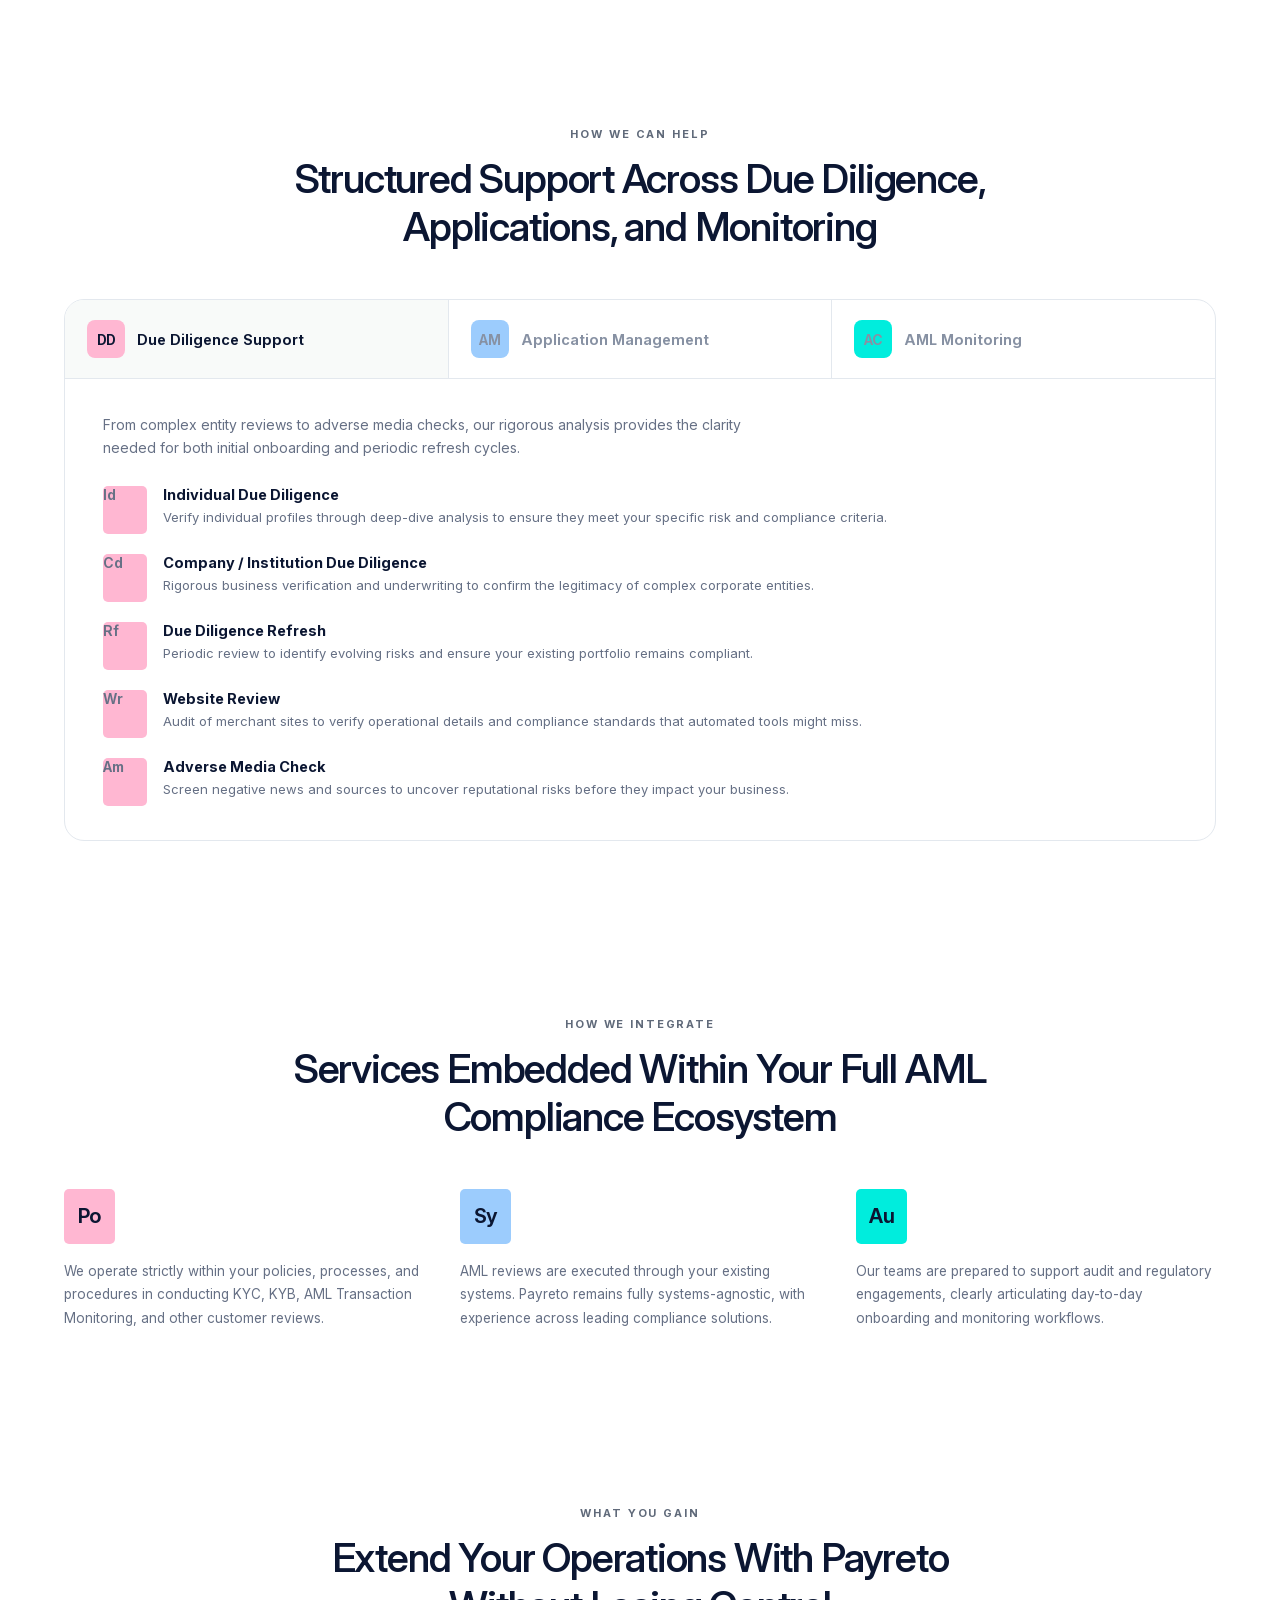
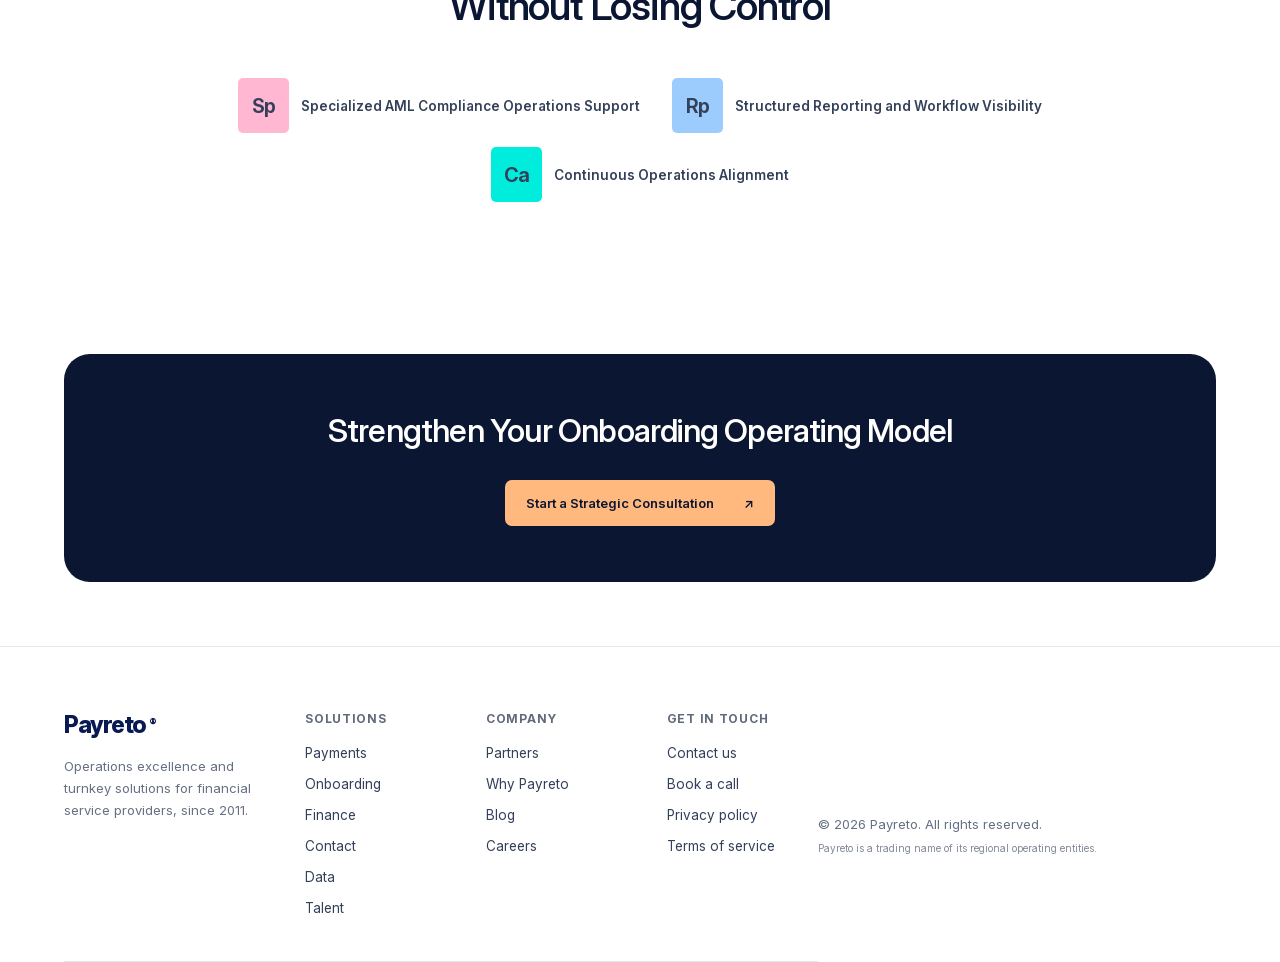
==== commit fede5d6b: "Update index.html" ====
--- a/index.html
+++ b/index.html
@@ -1,5 +1,5 @@
 <!doctype html>
-<html lang="en"><head><meta charset="UTF-8"><meta name="viewport" content="width=device-width,initial-scale=1"><meta name="theme-color" content="#07153b"><meta name="description" content="Explore Payreto’s services, element by element. Specialised talent, onboarding, payment, finance, contact and data operations."><title>Payreto — The elements of your operations</title><style>
+<html lang="en"><head><meta charset="UTF-8"><meta name="viewport" content="width=device-width,initial-scale=1"><meta name="theme-color" content="#07153b"><meta name="description" content="Explore Payreto’s services, element by element. Specialised talent, onboarding, payment, finance, contact and data operations."><title>Payreto — Onboarding &amp; AML Compliance Operations</title><style>
 :root{--ink:#0b1632;--navy:#07153b;--muted:#667085;--line:#e3e8ee;--accent:#a1ffa6;--font:'DM Sans',Arial,sans-serif;--display:'Manrope',Arial,sans-serif}*{box-sizing:border-box}html{scroll-behavior:smooth;scroll-padding-top:95px}body{margin:0;color:var(--ink);background:#fff;font-family:var(--font);-webkit-font-smoothing:antialiased}button,a{-webkit-tap-highlight-color:transparent}button{font:inherit;color:inherit;cursor:pointer}a{color:inherit;text-decoration:none}button:focus-visible,a:focus-visible{outline:3px solid #245bec;outline-offset:5px}button:disabled{cursor:default}.header{height:86px;padding:0 5%;display:flex;align-items:center;justify-content:space-between;border-bottom:1px solid #f0f2f5;background:#ffffffef;backdrop-filter:blur(16px);position:sticky;top:0;z-index:30}.wordmark{font-family:var(--display);font-size:29px;letter-spacing:-1.5px;font-weight:800;color:#091951}.wordmark span{font-size:10px;vertical-align:top;margin:5px 0 0 3px;display:inline-block;letter-spacing:0}.header nav{display:flex;gap:50px;align-items:center;font-size:14px}.nav-link{font-weight:600}.nav-link span{margin-left:14px}.concept{color:#7b8493;font-size:12px;letter-spacing:.02em}.motion-control{background:transparent;border:1px solid var(--line);border-radius:30px;padding:10px 15px;font-size:12px;display:flex;gap:16px}.journey{height:190svh;min-height:1280px;position:relative}.scene{position:sticky;top:86px;height:calc(100svh - 86px);min-height:620px;max-height:950px;overflow:hidden}.hero{position:absolute;z-index:3;top:30px;left:20%;width:60%;text-align:center;will-change:opacity,transform}.eyebrow{font-size:11px;font-weight:700;letter-spacing:.17em;color:#606a7a}.hero h1{font-family:var(--display);font-size:clamp(32px,3.7vw,56px);line-height:1.16;letter-spacing:-2.2px;font-weight:550;margin:19px 0 15px}.hero h1>span{display:inline;box-decoration-break:clone;-webkit-box-decoration-break:clone;background:linear-gradient(transparent 65%,var(--accent) 65%,var(--accent) 96%,transparent 96%);transition:background .4s}.hero-family{display:flex;align-items:center;justify-content:center;gap:9px;font-size:12px;font-weight:600;margin:16px 0}.mini-symbol{display:grid;place-items:center;border-radius:5px;width:29px;height:29px;background:var(--accent);font-size:13px;font-weight:700}.hero p{font-size:14px;line-height:1.6;color:var(--muted);margin:14px 0 20px}.primary{display:inline-flex;align-items:center;gap:30px;padding:15px 21px;background:var(--navy);color:white;border-radius:7px;font-size:13px;font-weight:600}.primary:hover{background:#192d61}.rotation-dots{display:flex;justify-content:center;gap:7px;margin-top:17px}.rotation-dots button{padding:0;border:0;background:#dce1e8;width:6px;height:6px;border-radius:10px;transition:width .3s,background .3s;position:relative}.rotation-dots button:before{content:'';position:absolute;inset:-9px}.rotation-dots button.active{width:24px;background:var(--navy)}.elements{position:absolute;inset:0;z-index:2;pointer-events:none}.element{position:absolute;padding:0;border:0;background:transparent;width:var(--tile);height:var(--tile);pointer-events:auto;will-change:transform,opacity}.element-inner{position:relative;width:100%;height:100%;border:1px solid #07153b10;background:var(--c);border-radius:8px;display:flex;align-items:center;justify-content:center;flex-direction:column;box-shadow:0 2px 2px #0a183303;transition:box-shadow .2s;animation:settle 1.45s cubic-bezier(.2,.7,.2,1) both;animation-delay:var(--delay)}.element:hover{z-index:10}.element:hover .element-inner{box-shadow:0 0 0 2px var(--navy),0 8px 25px #07153b18}.element-num{position:absolute;left:8px;top:6px;font-size:9px;color:#21324ac4;font-weight:500}.element-symbol{font-family:var(--display);font-size:clamp(16px,2vw,27px);font-weight:650;letter-spacing:-.8px}.element-name{font-size:8px;line-height:1.15;text-align:center;padding:0 4px;max-width:100%;margin-top:3px}.element .tooltip{position:absolute;bottom:calc(100% + 8px);left:50%;transform:translateX(-50%);background:var(--navy);color:white;border-radius:6px;padding:9px 12px;font-size:12px;white-space:nowrap;opacity:0;pointer-events:none;transition:opacity .2s}.element:hover .tooltip,.element:focus-visible .tooltip{opacity:1}.table-caption{position:absolute;bottom:24px;left:5%;right:5%;display:flex;align-items:center;justify-content:space-between;font-size:10px;letter-spacing:.12em;color:#677284}.scroll-hint{letter-spacing:0;font-size:12px;color:var(--ink);display:flex;gap:22px}.scroll-hint>span{font-size:20px}.story{opacity:0;pointer-events:none;position:absolute;top:35px;left:5%;z-index:1}.story h2{font:500 clamp(34px,4vw,58px)/1.12 var(--display);letter-spacing:-2px;margin:17px 0}.story h2 span{color:#818999}.story p{font-size:15px;line-height:1.6;color:var(--muted)}.family-tabs{position:absolute;inset:0;z-index:5;pointer-events:none}.family-tab{position:absolute;border:1px solid #07153b14;border-radius:10px;padding:14px;text-align:left;background:var(--c);display:flex;flex-direction:column;justify-content:space-between;opacity:0;pointer-events:none;transition:box-shadow .2s;overflow:hidden}.family-tab .tab-top,.family-tab .tab-name{transition:none}.family-tab:hover{box-shadow:0 9px 24px #0b163218}.family-tab[aria-selected=true]{box-shadow:0 0 0 2px var(--navy);border-color:white}.family-tab:not([aria-selected=true]){opacity:.62;filter:saturate(.75)}.family-tab:not([aria-selected=true]):hover{opacity:.9;filter:none}.sticky-dock .family-tab:not([aria-selected=true]){opacity:.5;filter:saturate(.7)}.sticky-dock .family-tab:not([aria-selected=true]):hover{opacity:.85;filter:none}.tab-top{display:flex;justify-content:space-between;font-size:10px;color:#27344c}.tab-symbol{font:650 40px/1.1 var(--display);letter-spacing:-1.5px}.tab-name{font-size:13px;font-weight:600;letter-spacing:-.2px}.tab-arrow{font-size:14px;opacity:0;transition:opacity .2s}.family-tab[aria-selected=true] .tab-arrow{opacity:1}.family-tab[aria-selected=true]{overflow:visible}.family-tab.panel-element{position:relative;left:auto!important;top:auto!important;opacity:1!important;pointer-events:none;flex-shrink:0;width:64px;height:68px;padding:0;display:flex;align-items:center;justify-content:center;transform:none!important;box-shadow:inset 0 1px 0 #ffffffe6}.family-tab.panel-element .tab-symbol{font-size:26px}.element-fly{position:fixed;display:flex;align-items:center;justify-content:center;font-family:var(--display);font-weight:650;pointer-events:none;z-index:40;box-shadow:0 16px 34px #0b163224}.group-caption{position:absolute;bottom:23px;right:5%;font-size:12px;opacity:0;display:flex;gap:20px}.progress-track{position:absolute;bottom:0;width:100%;height:2px;background:#f2f4f7;transition:opacity .3s}.progress-track span{height:100%;display:block;width:0;background:var(--navy);transition:background-color .3s}.navigator{max-width:1420px;margin:0 auto;padding:16px 5% 70px;scroll-margin-top:5px}.navigator-top{display:flex;justify-content:flex-end;align-items:center;margin-bottom:10px}.navigator-top a{font-size:12px;color:#687386}.service-shell{border:1px solid var(--line);border-top:11px solid var(--accent);border-radius:17px;padding:30px 34px 34px;background:linear-gradient(150deg,color-mix(in srgb,var(--accent) 9%,white),white 45%)}.vertical-heading{display:flex;justify-content:space-between;align-items:center;gap:20px;margin-bottom:30px}.heading-lockup{display:flex;align-items:center;gap:16px;min-width:0}.heading-lockup>div{min-width:0}.vertical-kicker{font-size:10px;letter-spacing:.13em;font-weight:700;color:#647084}.vertical-heading h2{font:550 32px/1.2 var(--display);letter-spacing:-1px;margin:10px 0}.vertical-heading p{font-size:14px;color:var(--muted);margin:0;line-height:1.6}.count{white-space:nowrap;border:1px solid var(--line);background:white;padding:8px 12px;border-radius:25px;font-size:11px}.service-content{display:grid;grid-template-columns:1.12fr 1fr;gap:35px;align-items:start}.service-list{display:flex;flex-direction:column;gap:7px}.service-row{display:flex;align-items:center;gap:16px;width:100%;background:transparent;border:1px solid transparent;text-align:left;padding:12px;border-bottom:1px solid var(--line);border-radius:7px;transition:background .2s}.service-row:hover{background:#f5f7fa}.service-row[aria-pressed=true]{background:white;border-color:#0b163227;box-shadow:0 3px 10px #07153b05}.small-element{width:51px;height:55px;flex-shrink:0;background:var(--accent);border-radius:5px;display:flex;flex-direction:column;justify-content:center;align-items:center;position:relative}.small-element small{position:absolute;left:5px;top:4px;font-size:7px}.small-element strong{font:650 20px var(--display);letter-spacing:-.5px}.row-copy{flex:1}.row-copy strong{display:block;font-size:14px;font-weight:600;margin-bottom:5px}.row-copy span{display:block;color:var(--muted);font-size:12px;line-height:1.5}.row-arrow{font-size:18px;color:#788293}.service-detail{background:color-mix(in srgb,var(--accent) 28%,white);padding:30px;border-radius:12px;position:sticky;top:106px;min-height:445px}.detail-top{display:flex;justify-content:space-between;align-items:flex-start;gap:15px}.detail-family{font-size:10px;letter-spacing:.08em;text-transform:uppercase;font-weight:600;padding-top:8px;color:#42516a}.detail-element{width:106px;height:113px;border-radius:10px;background:var(--accent);border:1px solid #07153b16;display:flex;flex-direction:column;justify-content:center;align-items:center;position:relative}.detail-element small{position:absolute;top:10px;left:11px;font-size:10px}.detail-element strong{font:600 43px var(--display);letter-spacing:-2px}.service-detail h3{font:550 26px/1.25 var(--display);letter-spacing:-.8px;margin:28px 0 12px}.service-detail p{font-size:14px;line-height:1.7;color:#45536a;margin:0 0 28px}.detail-divider{border-top:1px solid #07153b20;padding-top:20px}.detail-divider .eyebrow{font-size:9px;color:#42516a}.process{display:flex;gap:10px;align-items:center;margin-top:18px}.process span{flex:1;font-size:12px;line-height:1.5}.process b{display:block;font-size:10px;margin-bottom:6px;font-weight:500;color:#6b7686}.process i{font-style:normal;font-size:14px}.draft-note{padding:11px 15px;border-radius:6px;background:#fff4db;color:#715922;font-size:12px;margin-bottom:20px}.draft-note[hidden]{display:none}footer{max-width:1420px;margin:0 auto;border-top:1px solid var(--line);padding:30px 5%;display:flex;align-items:center;justify-content:space-between}footer .wordmark{font-size:23px}footer p{font-size:13px;color:#657084}footer>span{font-size:10px;color:#818998}@keyframes settle{from{transform:translateY(-220px);opacity:0}to{transform:translateY(0);opacity:1}}.paused .element-inner{animation:none!important}.paused html{scroll-behavior:auto}
 @media(min-width:1500px){.hero{top:45px}.hero h1{font-size:58px}.hero p{font-size:16px}.element-name{font-size:9px}}
 @media(max-height:780px) and (min-width:761px){.hero{top:15px}.hero h1{font-size:36px;margin:12px 0}.hero p{font-size:12px;margin:10px 0 15px}.hero-family{margin:12px 0}.primary{padding:12px 20px}.rotation-dots{margin-top:12px}.story h2{font-size:40px}.story p{font-size:13px}.story{top:25px}}
@@ -173,6 +173,134 @@
   .cta-break{border-radius:18px;padding:44px 6%}
 }
 
+
+/* ============ Redesigned sections (round 2) ============ */
+.small-element.lg{width:64px;height:68px;border-radius:12px}
+.small-element.lg strong{font-size:24px}
+.small-element.lg small{font-size:9px;top:6px;left:7px}
+
+/* --- client trust strip --- */
+.client-strip{overflow:hidden;-webkit-mask-image:linear-gradient(90deg,transparent,#000 8%,#000 92%,transparent);mask-image:linear-gradient(90deg,transparent,#000 8%,#000 92%,transparent);margin:34px 0 8px}
+.client-track{display:flex;gap:14px;width:max-content;animation:marquee 28s linear infinite}
+.client-strip:hover .client-track{animation-play-state:paused}
+.client-logo{display:flex;align-items:center;gap:9px;padding:14px 22px;border:1px solid var(--line);border-radius:11px;font:650 15px var(--display);color:#8791a3;letter-spacing:-.3px;white-space:nowrap;background:#fafbfc}
+.client-logo i{width:8px;height:8px;border-radius:2px;background:#c7cedb;display:inline-block}
+@keyframes marquee{from{transform:translateX(0)}to{transform:translateX(-50%)}}
+
+/* --- results: big stat hero --- */
+.stat-hero{display:grid;grid-template-columns:1fr auto 1fr;align-items:center;gap:44px;margin:46px 0 40px}
+.stat-big{text-align:center}
+.stat-num{display:block;font:650 clamp(46px,6vw,76px)/1 var(--display);color:var(--accent);letter-spacing:-2px}
+.stat-big p{font-size:13.5px;line-height:1.6;color:#c3c9db;margin:12px auto 0;max-width:260px}
+.stat-divider{width:1px;height:88px;background:#ffffff22}
+.stat-supporting{display:grid;grid-template-columns:1fr 1fr;gap:20px 40px;padding-top:34px;border-top:1px solid #ffffff1c;margin-bottom:40px}
+.stat-line{display:flex;gap:14px;align-items:flex-start;font-size:13.5px;line-height:1.65;color:#d3d8e6}
+.stat-line .dot{width:7px;height:7px;border-radius:2px;background:var(--accent);margin-top:6px;flex-shrink:0}
+
+/* --- approach: connected timeline --- */
+.approach-timeline{position:relative;max-width:900px;margin:50px auto 0;padding-left:0}
+.approach-timeline:before{content:'';position:absolute;left:32px;top:6px;bottom:6px;width:2px;background:var(--line)}
+.at-step{position:relative;display:flex;gap:26px;padding-bottom:46px}
+.at-step:last-child{padding-bottom:0}
+.at-step .small-element{position:relative;z-index:2;box-shadow:0 0 0 6px #fff}
+.at-content{padding-top:6px}
+.at-kicker{font-size:10.5px;font-weight:700;letter-spacing:.12em;color:#8791a3}
+.at-content h3{font:600 20px/1.3 var(--display);margin:8px 0 8px;letter-spacing:-.3px}
+.at-content p{font-size:13.5px;line-height:1.65;color:var(--muted);margin:0;max-width:480px}
+
+/* --- key features: interactive switcher --- */
+.feature-switcher{border:1px solid var(--line);border-radius:20px;overflow:hidden;background:#fff}
+.fs-tabs{display:flex;border-bottom:1px solid var(--line)}
+.fs-tab{flex:1;display:flex;align-items:center;gap:12px;padding:20px 22px;background:transparent;border:0;border-right:1px solid var(--line);text-align:left;font-size:14.5px;font-weight:650;color:#8791a3;font-family:var(--display)}
+.fs-tab:last-child{border-right:0}
+.fs-tab .small-element{width:38px;height:38px;border-radius:8px}
+.fs-tab .small-element strong{font-size:14px}
+.fs-tab[aria-selected=true]{color:#0b1632;background:#f8faf9}
+.fs-panels{position:relative;min-height:230px}
+.fs-panel{display:none;padding:38px 40px;grid-template-columns:1.1fr 1fr;gap:40px}
+.fs-panel[aria-hidden=false]{display:grid;animation:fsIn .4s cubic-bezier(.2,.8,.2,1)}
+@keyframes fsIn{from{opacity:0;transform:translateY(8px)}to{opacity:1;transform:none}}
+.fs-panel h3{font:550 26px/1.3 var(--display);letter-spacing:-.6px;margin:0 0 10px}
+.fs-panel .f-sub{font-size:14px;color:var(--muted);margin:0 0 20px;line-height:1.6}
+.fs-panel .f-close{font-size:13px;color:#54607a;margin:16px 0 0;line-height:1.6}
+.fs-taglist{display:flex;flex-direction:column;gap:10px}
+.fs-taglist span{display:flex;align-items:center;gap:10px;font-size:13.5px;font-weight:600;color:#33405a}
+.fs-taglist span:before{content:'';width:6px;height:6px;border-radius:2px;background:var(--accent)}
+.fs-taglist.fam span:nth-child(1):before{background:#9cccfd}.fs-taglist.fam span:nth-child(2):before{background:#ffb97e}.fs-taglist.fam span:nth-child(3):before{background:#ffb7d2}.fs-taglist.fam span:nth-child(4):before{background:#00eddd}.fs-taglist.fam span:nth-child(5):before{background:#fde57b}.fs-taglist.fam span:nth-child(6):before{background:#a1ffa6}
+
+/* --- trust: stats strip + trait list (no boxes) --- */
+.trust-stats{display:flex;justify-content:center;gap:60px;margin:8px 0 48px;flex-wrap:wrap}
+.ts-item{text-align:center}
+.ts-num{display:block;font:650 clamp(38px,4.4vw,54px)/1 var(--display);letter-spacing:-1.5px;color:#0b1632}
+.ts-label{display:block;font-size:13px;color:var(--muted);margin-top:8px;max-width:170px}
+.trust-traits{display:flex;flex-wrap:wrap;justify-content:center;gap:14px 32px;max-width:900px;margin:0 auto}
+.trait{display:flex;align-items:center;gap:12px;font-size:13.5px;font-weight:600;color:#33405a}
+
+@media(max-width:1000px){
+  .stat-hero{grid-template-columns:1fr;gap:26px}
+  .stat-divider{width:70%;height:1px;margin:0 auto}
+  .stat-supporting{grid-template-columns:1fr}
+  .fs-tabs{flex-direction:column}
+  .fs-tab{border-right:0;border-bottom:1px solid var(--line)}
+  .fs-panel{grid-template-columns:1fr;padding:28px 24px}
+  .client-track{animation-duration:18s}
+}
+@media(max-width:760px){
+  .trust-stats{gap:34px}
+  .approach-timeline:before{left:24px}
+  .at-step .small-element{width:48px!important;height:52px!important}
+}
+
+
+/* ============ Onboarding page additions ============ */
+:root{--accent:#ffb97e}
+.simple-header .header-nav{display:flex;gap:34px;font-size:14px;font-weight:600}
+.simple-header .header-nav a{color:#33405a}
+.simple-header .header-nav a:hover{color:#000}
+.primary.sm{padding:11px 20px;font-size:12.5px}
+
+.hero-h1{font:550 clamp(32px,4.6vw,54px)/1.22 var(--display);letter-spacing:-1.6px;margin:18px 0 16px}
+.hero-h1 span{color:var(--accent)}
+.hero-cta-row{display:flex;align-items:center;justify-content:center;gap:26px;margin-top:6px;flex-wrap:wrap}
+.text-link{font-size:13.5px;font-weight:650;color:#33405a;display:inline-flex;align-items:center;gap:7px}
+.text-link:hover{color:#000}
+
+.stat-hero-3{grid-template-columns:1fr auto 1fr auto 1fr}
+
+.challenge-legend{display:flex;flex-wrap:wrap;justify-content:center;gap:14px 26px;margin-bottom:38px}
+.challenge-legend span{display:flex;align-items:center;gap:8px;font-size:12.5px;font-weight:600;color:#33405a}
+.challenge-legend i{width:10px;height:10px;border-radius:3px;background:var(--c);display:inline-block}
+.challenge-list{display:flex;flex-direction:column;gap:28px;max-width:900px;margin:0 auto}
+.challenge-row p{font-size:15px;font-weight:650;margin:0 0 10px;color:#0b1632;font-family:var(--display);letter-spacing:-.2px}
+.pct-bar{display:flex;width:100%;height:36px;border-radius:8px;overflow:hidden;border:1px solid var(--line)}
+.pct-bar span{background:var(--c);display:flex;align-items:center;justify-content:center;font-size:11px;font-weight:700;color:#1a2438cc}
+
+.solution-switcher .fs-panel{display:block!important;padding:34px 38px}
+.solution-switcher .fs-panel[aria-hidden=true]{display:none!important}
+.panel-desc{font-size:14px;line-height:1.65;color:var(--muted);margin:0 0 26px;max-width:680px}
+.solution-list{display:flex;flex-direction:column;gap:20px}
+.solution-row{display:flex;gap:16px;align-items:flex-start}
+.solution-row .small-element{width:44px;height:48px;flex-shrink:0}
+.solution-row .small-element strong{font-size:14px}
+.solution-row strong{display:block;font-size:14.5px;margin-bottom:4px;font-family:var(--display)}
+.solution-row span{display:block;font-size:13px;color:var(--muted);line-height:1.6}
+
+.ecosystem-grid{display:grid;grid-template-columns:repeat(3,1fr);gap:20px 36px}
+.eco-item p{font-size:13.5px;line-height:1.75;color:var(--muted);margin:16px 0 0}
+
+@media(max-width:1000px){
+  .simple-header .header-nav{display:none}
+  .stat-hero-3{grid-template-columns:1fr}
+  .stat-hero-3 .stat-divider{width:70%;height:1px;margin:0 auto}
+  .ecosystem-grid{grid-template-columns:1fr;gap:30px}
+  .solution-switcher .fs-panel{padding:26px 22px}
+}
+@media(max-width:760px){
+  .hero-cta-row{flex-direction:column;gap:16px}
+  .challenge-legend{gap:10px 16px}
+  .pct-bar span{font-size:9px}
+}
+
 </style><!-- Inter font license:
 Copyright (c) 2016 The Inter Project Authors (https://github.com/rsms/inter)
 
@@ -270,154 +398,185 @@
 -->
 </head>
 <body>
-<header class="header"><a class="wordmark" href="#" aria-label="Payreto home">Payreto<span>®</span></a><button class="motion-control" id="motion" aria-pressed="false">Pause motion <span>Ⅱ</span></button></header>
-<div class="sticky-dock" id="stickyDock" hidden></div>
+<header class="header simple-header">
+ <a class="wordmark" href="payreto-mockup-full-homepage.html" aria-label="Payreto home">Payreto<span>®</span></a>
+ <nav class="header-nav">
+  <a href="payreto-mockup-full-homepage.html#navigator">Services</a>
+  <a href="payreto-mockup-full-homepage.html#trust">Why Payreto</a>
+  <a href="payreto-mockup-full-homepage.html#blog">Resources</a>
+  <a href="#">Careers</a>
+ </nav>
+ <a class="primary sm" href="#contact">Contact us</a>
+</header>
 <main>
-<section class="journey" id="journey" aria-label="Our periodic table of services"><div class="scene" id="scene">
-<div class="hero" id="hero"><div class="eyebrow">PAYRETO SOLUTIONS</div><h1>Trusted turnkey partner for<br><span id="headline">financial services tech<br>and operations.</span></h1><p>Payreto helps scale complex operations through specialised teams and tech-enabled solutions across payments, onboarding, finance, contact, data, and talent.</p><a class="primary" href="#navigator">Discover our solutions <span>↗</span></a><div class="rotation-dots" id="rotation" aria-label="Choose a headline"></div></div>
-<div class="story" id="story"><div class="eyebrow">THE ELEMENTS OF PAYRETO</div><h2>Our expertise embedded<br><span>in banking operations.</span></h2><p>Discover our consolidated areas of expertise through<br>the Periodic Table of Operational Excellence—click each box.</p></div>
-<div class="elements" id="elements" aria-label="Individual service offerings"></div>
-<div class="family-tabs" id="familyTabs" role="tablist" aria-label="Service verticals"></div>
-<div class="table-caption" id="tableCaption"><span>OUR SERVICES, ELEMENT BY ELEMENT</span><span class="scroll-hint">Scroll to bring them together <span>↓</span></span></div>
-<div class="group-caption" id="groupCaption">Choose a vertical to explore its services <span>↓</span></div>
-<div class="progress-track" aria-hidden="true"><span id="progress"></span></div>
-</div></section>
-<section class="navigator" id="navigator" aria-label="Service navigator"><div class="navigator-top"><a href="#journey" id="backTable">Back to the table ↑</a></div><div class="service-shell" id="serviceShell"><div class="vertical-heading"><div class="heading-lockup"><div class="family-tab panel-element" id="panelElement"><span class="tab-symbol" id="panelElementSymbol"></span></div><div><div class="vertical-kicker" id="verticalKicker">01 / TALENT</div><h2 id="verticalTitle">Talent as a Service</h2><p id="verticalDescription"></p></div></div><span class="count" id="serviceCount"></span></div><div class="draft-note" id="draftNote" hidden>Illustrative finance service names. Final offering names and symbols need confirmation.</div><div class="service-content"><div class="service-list" id="serviceList" aria-label="Services"></div><article class="service-detail" id="serviceDetail" aria-live="polite"></article></div></div></section>
-<section class="site-section" id="reviews" aria-label="Client reviews">
+
+<section class="site-section" id="hero" aria-label="Onboarding hero">
+ <div class="section-head reveal" style="max-width:760px;margin-bottom:0">
+  <div class="section-eyebrow">AML &amp; ONBOARDING OPERATIONS</div>
+  <h1 class="hero-h1">Bank-Grade AML-Compliance Operations.<br><span>Fully Under Your Control.</span></h1>
+  <p>Embed expert AML, KYC, and onboarding teams into your framework, expanding operational capacity while maintaining control.</p>
+  <div class="hero-cta-row">
+   <a class="primary" href="#contact">Start a Consultation <span>↗</span></a>
+   <a class="text-link" href="#contact">How it works <span>→</span></a>
+  </div>
+ </div>
+</section>
+
+<section class="site-section" id="proof" aria-label="Client reviews">
  <div class="section-head reveal">
   <div class="section-eyebrow">CLIENT REVIEWS</div>
-  <h2>Our partnerships are built on proven results.<br>See what our clients have to say about Payreto's services!</h2>
+  <h2>Trusted by compliance and onboarding teams</h2>
  </div>
  <div class="review-grid">
-  <div class="review-card reveal" style="--rc:#a1ffa6"><div class="review-stars">★★★★★</div><p>"Payreto's team embedded into our onboarding queue within weeks and cut our backlog in half. It genuinely feels like an extension of our own team."</p><div class="review-who"><div class="review-avatar">JM</div><div><strong>J. Martins</strong><span>Head of Operations, PSP</span></div></div></div>
-  <div class="review-card reveal" style="--rc:#9cccfd"><div class="review-stars">★★★★★</div><p>"The reconciliation support alone paid for itself — books close days faster and with far fewer exceptions to chase down."</p><div class="review-who"><div class="review-avatar">AK</div><div><strong>A. Kessler</strong><span>Finance Director, E-wallet</span></div></div></div>
-  <div class="review-card reveal" style="--rc:#ffb97e"><div class="review-stars">★★★★★</div><p>"Transparent, responsive, and easy to scale with. Payreto flexed with us as volumes grew without ever missing a beat."</p><div class="review-who"><div class="review-avatar">RS</div><div><strong>R. Santos</strong><span>COO, Payments Bank</span></div></div></div>
- </div>
- <p class="draft-note reveal" style="max-width:560px;margin:28px auto 0;text-align:center">Placeholder testimonials — swap in real client quotes before launch.</p>
-</section>
-
-<section class="site-section" id="partners" aria-label="White-label partnerships">
- <div class="partners-shell reveal">
-  <div class="partners-copy">
-   <div class="section-eyebrow">OUR PARTNERS</div>
-   <h2>Empowering Financial Institutions with White-Label Solutions</h2>
-   <p>Payreto's reliable and customizable white-label solutions eliminate complexity, giving you the power to innovate and scale. Our tech-agnostic approach and personalised support equip your business to focus on what truly matters: a future of sustainable growth.</p>
-   <a class="primary" href="#">Explore a partnership <span>↗</span></a>
-  </div>
-  <div class="stack-mock" aria-hidden="true">
-   <div class="stack-card" style="--sc:#a1ffa6">Your Brand<span>Live</span></div>
-   <div class="stack-card" style="--sc:#9cccfd">Your Gateway<span>Live</span></div>
-   <div class="stack-card" style="--sc:#ffb7d2">Your Platform<span>Live</span></div>
-  </div>
- </div>
-</section>
-
-<section class="site-section tight" id="results" aria-label="Track record">
+  <div class="review-card reveal" style="--rc:#ffb7d2"><div class="review-stars">★★★★★</div><p>"Payreto's due diligence team plugged straight into our onboarding queue and cleared a six-week backlog in under a month, without us handing over control of policy."</p><div class="review-who"><div class="review-avatar">NP</div><div><strong>N. Petrov</strong><span>Head of Compliance, Acquiring Bank</span></div></div></div>
+  <div class="review-card reveal" style="--rc:#9cccfd"><div class="review-stars">★★★★★</div><p>"False positives used to eat our analysts' whole week. Payreto's screening support cut that dramatically and freed the team for actual investigations."</p><div class="review-who"><div class="review-avatar">LH</div><div><strong>L. Haas</strong><span>AML Manager, E-money Institution</span></div></div></div>
+  <div class="review-card reveal" style="--rc:#00eddd"><div class="review-stars">★★★★★</div><p>"Audit-ready reporting, every time. Our regulator has never once questioned how the workflows are documented since Payreto came on board."</p><div class="review-who"><div class="review-avatar">GO</div><div><strong>G. Osei</strong><span>Risk &amp; Compliance Director, PSP</span></div></div></div>
+ </div>
+ <p class="draft-note reveal" style="max-width:560px;margin:28px auto 0;text-align:center">Placeholder testimonials — pull real quotes from NPS survey responses before launch.</p>
+</section>
+
+<section class="site-section tight" id="outcomes" aria-label="Measurable outcomes">
  <div class="results-band">
   <div class="section-head reveal">
-   <div class="section-eyebrow">SINCE 2011</div>
-   <h2>Providing Operations Excellence and Solutions for Financial Service Providers Since 2011</h2>
-   <p>For more than a decade, Payreto has helped financial service providers strengthen operations, reduce backlogs, and scale critical business through efficient back-office support and turnkey solutions.</p>
-  </div>
-  <div class="results-grid">
-   <div class="result-card reveal"><div class="r-icon">01</div><p>Reduced technical onboarding ticket backlogs across PSPs, banks, e-wallets, and fintech payment processors.</p></div>
-   <div class="result-card reveal"><div class="r-icon">02</div><p>Accelerated reconciliation workflows to support faster accounting processes and quicker book closing.</p></div>
-   <div class="result-card reveal"><div class="r-icon">03</div><p>Reviewed 80% of one client's pending due diligence refresh applications, helping mitigate penalties and business risk.</p></div>
-   <div class="result-card reveal"><div class="r-icon">04</div><p>Provided merchants with consistent care through 24/7 outbound call services and round-the-clock support.</p></div>
-  </div>
-  <div class="results-close reveal">
-   <p>Partner with Payreto and experience the operational excellence that sets us apart.</p>
-   <a class="ghost-btn" href="#">Get to know us <span>↗</span></a>
-  </div>
- </div>
-</section>
-
-<section class="site-section" id="approach" aria-label="Our approach">
+   <div class="section-eyebrow">MEASURABLE OUTCOMES</div>
+   <h2>Measurable Outcomes Across Regulated Institutions</h2>
+   <p>Our onboarding services don't just support compliance — they produce measurable operational and financial outcomes.</p>
+  </div>
+  <div class="stat-hero stat-hero-3 reveal">
+   <div class="stat-big"><span class="stat-num">XX+</span><p>Transactions reviewed</p></div>
+   <div class="stat-divider" aria-hidden="true"></div>
+   <div class="stat-big"><span class="stat-num">XX%</span><p>Onboarding backlogs reduced</p></div>
+   <div class="stat-divider" aria-hidden="true"></div>
+   <div class="stat-big"><span class="stat-num">XX%</span><p>Improvement in cost efficiency</p></div>
+  </div>
+  <p class="draft-note reveal" style="max-width:520px;margin:0 auto;text-align:center">Placeholder figures — confirm real metrics before launch.</p>
+ </div>
+</section>
+
+<section class="site-section tight" aria-label="White-label AML operations">
+ <div class="results-band reveal" style="text-align:center">
+  <div class="section-eyebrow" style="color:var(--accent)">SCALE WITH CONFIDENCE</div>
+  <h2 style="max-width:720px;margin-left:auto;margin-right:auto">White-Label AML &amp; Onboarding Operations That Expand Capacity and Refocus Strategy</h2>
+  <p style="max-width:560px;margin:0 auto 30px">Refocus your compliance team on policy and regulatory engagement — while we manage due diligence and monitoring day-to-day tasks with structured execution.</p>
+  <a class="ghost-btn" href="#">Assess Your Operational Requirements <span>↗</span></a>
+ </div>
+</section>
+
+<section class="site-section" id="challenge" aria-label="The challenge">
  <div class="section-head reveal">
-  <div class="section-eyebrow">OUR APPROACH</div>
-  <h2>How We Solve Your Key Operational Challenges</h2>
- </div>
- <div class="approach-flow">
-  <div class="approach-step reveal" style="--sc:#a1ffa6"><div class="a-num">01</div><h3>Learn</h3><p>We understand your operational challenges, workflows, and support gaps to identify what needs to be solved first.</p></div>
-  <div class="approach-step reveal" style="--sc:#9cccfd"><div class="a-num">02</div><h3>Strategize</h3><p>Practical solutions are built to address key bottlenecks, improve execution, and support scalable operations.</p></div>
-  <div class="approach-step reveal" style="--sc:#ffb7d2"><div class="a-num">03</div><h3>Embed</h3><p>Payreto experts and solutions are integrated into your team, providing seamless support and specialised knowledge where it matters most.</p></div>
-  <div class="approach-step reveal" style="--sc:#fde57b"><div class="a-num">04</div><h3>Improve</h3><p>Data and analytics guide ongoing optimisation to refine workflows, find opportunities, and scale with changing business needs.</p></div>
- </div>
-</section>
-
-<section class="site-section" id="capabilities" aria-label="Key features">
+  <div class="section-eyebrow">THE CHALLENGE</div>
+  <h2>AML Compliance Demands Are Increasing Faster Than Internal Capacity</h2>
+  <p>The impact becomes visible across core onboarding and AML workflows:</p>
+ </div>
+ <div class="challenge-legend reveal">
+  <span><i style="--c:#ffb7d2"></i>Regulatory &amp; Audit Exposure</span>
+  <span><i style="--c:#9cccfd"></i>Operational Cost Inefficiency</span>
+  <span><i style="--c:#00eddd"></i>Reduced Strategic Capacity</span>
+  <span><i style="--c:#fde57b"></i>Revenue &amp; Growth Delays</span>
+ </div>
+ <div class="challenge-list">
+  <div class="challenge-row reveal">
+   <p>Manual due diligence reviews accumulate.</p>
+   <div class="pct-bar" role="img" aria-label="Regulatory and audit exposure 40 percent, operational cost inefficiency 30 percent, reduced strategic capacity 20 percent, revenue and growth delays 10 percent">
+    <span style="--c:#ffb7d2;width:40%">40%</span><span style="--c:#9cccfd;width:30%">30%</span><span style="--c:#00eddd;width:20%">20%</span><span style="--c:#fde57b;width:10%">10%</span>
+   </div>
+  </div>
+  <div class="challenge-row reveal">
+   <p>Application backlogs delay merchant activation.</p>
+   <div class="pct-bar" role="img" aria-label="Revenue and growth delays 45 percent, operational cost inefficiency 25 percent, reduced strategic capacity 15 percent, regulatory and audit exposure 15 percent">
+    <span style="--c:#fde57b;width:45%">45%</span><span style="--c:#9cccfd;width:25%">25%</span><span style="--c:#00eddd;width:15%">15%</span><span style="--c:#ffb7d2;width:15%">15%</span>
+   </div>
+  </div>
+  <div class="challenge-row reveal">
+   <p>False positives consume skilled compliance resources.</p>
+   <div class="pct-bar" role="img" aria-label="Reduced strategic capacity 40 percent, operational cost inefficiency 30 percent, regulatory and audit exposure 20 percent, revenue and growth delays 10 percent">
+    <span style="--c:#00eddd;width:40%">40%</span><span style="--c:#9cccfd;width:30%">30%</span><span style="--c:#ffb7d2;width:20%">20%</span><span style="--c:#fde57b;width:10%">10%</span>
+   </div>
+  </div>
+  <div class="challenge-row reveal">
+   <p>Refresh cycles strain already stretched teams.</p>
+   <div class="pct-bar" role="img" aria-label="Regulatory and audit exposure 40 percent, reduced strategic capacity 25 percent, operational cost inefficiency 20 percent, revenue and growth delays 15 percent">
+    <span style="--c:#ffb7d2;width:40%">40%</span><span style="--c:#00eddd;width:25%">25%</span><span style="--c:#9cccfd;width:20%">20%</span><span style="--c:#fde57b;width:15%">15%</span>
+   </div>
+  </div>
+ </div>
+</section>
+
+<section class="site-section" id="help" aria-label="How we can help">
  <div class="section-head reveal">
-  <div class="section-eyebrow">KEY FEATURES</div>
-  <h2>Optimizing Through Technology, Expertise and AI Solutions</h2>
- </div>
- <div class="feature-grid">
-  <div class="feature-card reveal">
-   <h3>Your Brand. Your Payments.</h3>
-   <p class="f-sub">Personalise your customer experience with white-label payment gateways.</p>
-   <div class="feature-tags"><span class="feature-tag">Paysourcing Gateway</span><span class="feature-tag">Meta Gateway</span><span class="feature-tag">Flex Gateway</span></div>
-   <p class="f-close">Seamless integration, customizable checkout, and full ownership.</p>
-  </div>
-  <div class="feature-card reveal">
-   <h3>Your Operations. Our Expertise.</h3>
-   <p class="f-sub">Specialised support across your critical business functions.</p>
-   <div class="feature-tags">
-    <span class="feature-tag fam" style="--tc:#9cccfd">Payments</span>
-    <span class="feature-tag fam" style="--tc:#ffb97e">Onboarding</span>
-    <span class="feature-tag fam" style="--tc:#ffb7d2">Finance</span>
-    <span class="feature-tag fam" style="--tc:#00eddd">Contact</span>
-    <span class="feature-tag fam" style="--tc:#fde57b">Data</span>
-    <span class="feature-tag fam" style="--tc:#a1ffa6">Talent</span>
+  <div class="section-eyebrow">HOW WE CAN HELP</div>
+  <h2>Structured Support Across Due Diligence, Applications, and Monitoring</h2>
+ </div>
+ <div class="feature-switcher solution-switcher reveal" id="solutionSwitcher">
+  <div class="fs-tabs" role="tablist">
+   <button class="fs-tab" role="tab" aria-selected="true" data-panel="0"><span class="small-element" style="--accent:#ffb7d2"><strong>DD</strong></span>Due Diligence Support</button>
+   <button class="fs-tab" role="tab" aria-selected="false" data-panel="1"><span class="small-element" style="--accent:#9cccfd"><strong>AM</strong></span>Application Management</button>
+   <button class="fs-tab" role="tab" aria-selected="false" data-panel="2"><span class="small-element" style="--accent:#00eddd"><strong>AC</strong></span>AML Monitoring</button>
+  </div>
+  <div class="fs-panels">
+   <div class="fs-panel" role="tabpanel" aria-hidden="false">
+    <p class="panel-desc">From complex entity reviews to adverse media checks, our rigorous analysis provides the clarity needed for both initial onboarding and periodic refresh cycles.</p>
+    <div class="solution-list">
+     <div class="solution-row"><span class="small-element" style="--accent:#ffb7d2"><strong>Id</strong></span><div><strong>Individual Due Diligence</strong><span>Verify individual profiles through deep-dive analysis to ensure they meet your specific risk and compliance criteria.</span></div></div>
+     <div class="solution-row"><span class="small-element" style="--accent:#ffb7d2"><strong>Cd</strong></span><div><strong>Company / Institution Due Diligence</strong><span>Rigorous business verification and underwriting to confirm the legitimacy of complex corporate entities.</span></div></div>
+     <div class="solution-row"><span class="small-element" style="--accent:#ffb7d2"><strong>Rf</strong></span><div><strong>Due Diligence Refresh</strong><span>Periodic review to identify evolving risks and ensure your existing portfolio remains compliant.</span></div></div>
+     <div class="solution-row"><span class="small-element" style="--accent:#ffb7d2"><strong>Wr</strong></span><div><strong>Website Review</strong><span>Audit of merchant sites to verify operational details and compliance standards that automated tools might miss.</span></div></div>
+     <div class="solution-row"><span class="small-element" style="--accent:#ffb7d2"><strong>Am</strong></span><div><strong>Adverse Media Check</strong><span>Screen negative news and sources to uncover reputational risks before they impact your business.</span></div></div>
+    </div>
    </div>
-   <p class="f-close">Structured execution and scalable support within your existing operations.</p>
-  </div>
-  <div class="feature-card reveal">
-   <h3>Your Workflows. Smarter AI.</h3>
-   <p class="f-sub">AI capabilities that enhance every stage of your operations.</p>
-   <div class="feature-tags"><span class="feature-tag">AI Agents</span><span class="feature-tag">Workflow Automation</span><span class="feature-tag">Predictive Analytics</span><span class="feature-tag">Machine Learning</span></div>
-   <p class="f-close">AI that works alongside your teams to improve efficiency, accuracy, and scale.</p>
-  </div>
- </div>
-</section>
-
-<section class="site-section tight" aria-label="Get in touch">
+   <div class="fs-panel" role="tabpanel" aria-hidden="true">
+    <p class="panel-desc">We handle the operational heavy lifting of end-to-end monitoring and contract preparation so you can accelerate your path to live operations.</p>
+    <div class="solution-list">
+     <div class="solution-row"><span class="small-element" style="--accent:#9cccfd"><strong>Af</strong></span><div><strong>Application Form Filling Support</strong><span>Our team handles form completion to eliminate data entry errors and accelerate your submission process.</span></div></div>
+     <div class="solution-row"><span class="small-element" style="--accent:#9cccfd"><strong>Ap</strong></span><div><strong>End-to-End Application Handling and Monitoring</strong><span>We manage the entire merchant application lifecycle for payment services, providing support until activation.</span></div></div>
+     <div class="solution-row"><span class="small-element" style="--accent:#9cccfd"><strong>Ct</strong></span><div><strong>Contract Preparation</strong><span>We draft and prepare essential legal documents to ensure your partnerships are secured quickly.</span></div></div>
+    </div>
+   </div>
+   <div class="fs-panel" role="tabpanel" aria-hidden="true">
+    <p class="panel-desc">We combine custom profiling with in-depth behavioral analysis to capture genuine risk and provide a holistic view of your transaction ecosystem.</p>
+    <div class="solution-list">
+     <div class="solution-row"><span class="small-element" style="--accent:#00eddd"><strong>Tm</strong></span><div><strong>AML Transaction Monitoring</strong><span>We analyze transaction patterns and behavioral data to identify and capture genuine financial crime risks.</span></div></div>
+     <div class="solution-row"><span class="small-element" style="--accent:#00eddd"><strong>Pe</strong></span><div><strong>PEP and SLS Discounting</strong><span>Our experts screen and clear false positives from PEP and Sanction lists, ensuring only real risks are flagged.</span></div></div>
+     <div class="solution-row"><span class="small-element" style="--accent:#00eddd"><strong>Rw</strong></span><div><strong>Risk Words Screening</strong><span>We filter global databases for specific risk keywords to protect your business from association with illicit activities.</span></div></div>
+    </div>
+   </div>
+  </div>
+ </div>
+</section>
+
+<section class="site-section" id="ecosystem" aria-label="Embedded ecosystem">
+ <div class="section-head reveal">
+  <div class="section-eyebrow">HOW WE INTEGRATE</div>
+  <h2>Services Embedded Within Your Full AML Compliance Ecosystem</h2>
+ </div>
+ <div class="ecosystem-grid">
+  <div class="eco-item reveal"><span class="small-element" style="--accent:#ffb7d2"><strong>Po</strong></span><p>We operate strictly within your policies, processes, and procedures in conducting KYC, KYB, AML Transaction Monitoring, and other customer reviews.</p></div>
+  <div class="eco-item reveal"><span class="small-element" style="--accent:#9cccfd"><strong>Sy</strong></span><p>AML reviews are executed through your existing systems. Payreto remains fully systems-agnostic, with experience across leading compliance solutions.</p></div>
+  <div class="eco-item reveal"><span class="small-element" style="--accent:#00eddd"><strong>Au</strong></span><p>Our teams are prepared to support audit and regulatory engagements, clearly articulating day-to-day onboarding and monitoring workflows.</p></div>
+ </div>
+</section>
+
+<section class="site-section" id="gain" aria-label="What you gain">
+ <div class="section-head reveal">
+  <div class="section-eyebrow">WHAT YOU GAIN</div>
+  <h2>Extend Your Operations With Payreto Without Losing Control</h2>
+ </div>
+ <div class="trust-traits reveal" style="margin-top:8px">
+  <div class="trait"><span class="small-element" style="--accent:#ffb7d2"><strong>Sp</strong></span>Specialized AML Compliance Operations Support</div>
+  <div class="trait"><span class="small-element" style="--accent:#9cccfd"><strong>Rp</strong></span>Structured Reporting and Workflow Visibility</div>
+  <div class="trait"><span class="small-element" style="--accent:#00eddd"><strong>Ca</strong></span>Continuous Operations Alignment</div>
+ </div>
+</section>
+
+<section class="site-section tight" id="contact" aria-label="Get in touch">
  <div class="cta-break reveal">
-  <h2>Ready to see how we can drive success for your business?</h2>
-  <a class="primary" href="#">Get in touch with us <span>↗</span></a>
- </div>
-</section>
-
-<section class="site-section" id="trust" aria-label="Why trust Payreto">
- <div class="section-head reveal">
-  <div class="section-eyebrow">WHY PAYRETO</div>
-  <h2>Why Trust Payreto?</h2>
- </div>
- <div class="trust-grid">
-  <div class="trust-item reveal"><div class="trust-icon" style="--tc:#a1ffa6">✓</div><p>Wide range of products and services</p></div>
-  <div class="trust-item reveal"><div class="trust-icon" style="--tc:#9cccfd">30+</div><p>Experience with 30+ international client partnerships</p></div>
-  <div class="trust-item reveal"><div class="trust-icon" style="--tc:#ffb97e">%</div><p>Cut down 20-50% of operational costs</p></div>
-  <div class="trust-item reveal"><div class="trust-icon" style="--tc:#ffb7d2">⚡</div><p>Quick time to market</p></div>
-  <div class="trust-item reveal"><div class="trust-icon" style="--tc:#00eddd">24/7</div><p>Extended support coverage through our 24/7 support</p></div>
-  <div class="trust-item reveal"><div class="trust-icon" style="--tc:#fde57b">↗</div><p>Transparent communication and strategy training</p></div>
-  <div class="trust-item reveal"><div class="trust-icon" style="--tc:#a1ffa6">↔</div><p>Scalable and flexible operations</p></div>
-  <div class="trust-item reveal"><div class="trust-icon" style="--tc:#9cccfd">+</div><p>Creation of value chain extension</p></div>
- </div>
-</section>
-
-<section class="site-section" id="blog" aria-label="Insights and articles">
- <div class="section-head left reveal" style="max-width:640px">
-  <div class="section-eyebrow">FROM THE BLOG</div>
-  <h2>Here to Learn About Financial Services?</h2>
-  <p>At Payreto, we practice what we preach, committed to helping businesses grow, not just our direct partners. Here are our most recent articles on industry news and best practices to help improve your operations.</p>
- </div>
- <div class="blog-grid">
-  <div class="blog-card reveal"><div class="blog-thumb" style="--bc:linear-gradient(135deg,#a1ffa6,#e8fff0)"></div><div class="blog-body"><div class="blog-tag">Onboarding</div><h3>Cutting merchant onboarding time without cutting corners</h3><a href="#">Read more ↗</a></div></div>
-  <div class="blog-card reveal"><div class="blog-thumb" style="--bc:linear-gradient(135deg,#9cccfd,#eaf3ff)"></div><div class="blog-body"><div class="blog-tag">Payments</div><h3>What PSPs get wrong about reconciliation at scale</h3><a href="#">Read more ↗</a></div></div>
-  <div class="blog-card reveal"><div class="blog-thumb" style="--bc:linear-gradient(135deg,#ffb7d2,#fff0f5)"></div><div class="blog-body"><div class="blog-tag">Finance</div><h3>A practical guide to faster month-end close</h3><a href="#">Read more ↗</a></div></div>
- </div>
- <div class="blog-foot reveal"><a href="#">View all articles ↗</a><p class="draft-note" style="margin:0">Placeholder articles — link to your live blog before launch.</p></div>
+  <h2>Strengthen Your Onboarding Operating Model</h2>
+  <a class="primary" href="#">Start a Strategic Consultation <span>↗</span></a>
+ </div>
 </section>
 
 </main>
+
 <footer class="site-footer" aria-label="Site footer">
  <div class="footer-top">
   <div class="footer-brand"><a class="wordmark" href="#" aria-label="Payreto home">Payreto<span>®</span></a><p>Operations excellence and turnkey solutions for financial service providers, since 2011.</p></div>
@@ -427,7 +586,6 @@
  </div>
  <div class="footer-bottom"><p>© 2026 Payreto. All rights reserved.</p><span>Payreto is a trading name of its regional operating entities.</span></div>
 </footer>
-
 <script>
 (function(){
  var els = document.querySelectorAll('.reveal');
@@ -439,513 +597,17 @@
  },{threshold:.12,rootMargin:'0px 0px -40px 0px'});
  els.forEach(function(el){io.observe(el)});
 })();
+(function(){
+ document.querySelectorAll('.feature-switcher').forEach(function(sw){
+  var tabs = sw.querySelectorAll('.fs-tab');
+  var panels = sw.querySelectorAll('.fs-panel');
+  tabs.forEach(function(tab, i){
+   tab.addEventListener('click', function(){
+    tabs.forEach(function(t,j){t.setAttribute('aria-selected', String(j===i))});
+    panels.forEach(function(p,j){p.setAttribute('aria-hidden', String(j!==i))});
+   });
+  });
+ });
+})();
 </script>
-
-<script>// Illustrative service concepts, not promises of specific delivery workflows.
-// [visual headline, diagram type, input/highlight labels, output, steps or highlights]
-const serviceVisuals = {
- Pe:['Give every match its context.','flow',['PEP matches','Sanctions matches','Entity context'],'Review outcome',['Identify matches','Assess relevance','Document findings']],
- Ca:['Connect digital activity to your records.','ledger',['Crypto activity','Accounting records','Reconciliation'],'Crypto accounting',['Organise transactions','Support accounting','Reconcile records']],
- FsI:['Build a connected finance system.','flow',['Requirements','Configuration','Validation'],'System readiness',['Map requirements','Support setup','Validate readiness']],
- FsM:['Move your records with clarity.','flow',['Source system','Data mapping','Validation'],'Target system',['Map the data','Support transfer','Validate records']],
- FsA:['Keep repeatable finance work flowing.','flow',['Finance inputs','Workflow rules','Review points'],'Automated workflow',['Identify the process','Configure the workflow','Review the output']],
- TpL:['The right fit, brought together.','flow',['Skills','Experience','Role fit'],'Your team',['Understand the role','Match the talent','Support the placement']],
- TaS:['Look beyond the résumé.','hub',['Skills','Experience','Team fit'],'Talent profile',['Evaluate capability','Explore experience','Assess alignment']],
- Wr:['A clearer view of merchant risk.','flow',['Website','Business model','Risk indicators'],'Review findings',['Review the website','Identify indicators','Document findings']],
- Am:['Connect the signals that matter.','flow',['News sources','Entity matches','Risk context'],'Relevant findings',['Screen sources','Review matches','Record findings']],
- Af:['From information to application.','flow',['Company details','Contact details','Documents'],'Application',['Gather information','Complete fields','Check completeness']],
- IvD:['Build a clearer identity picture.','flow',['Identity','Documentation','Risk checks'],'Review outcome',['Collect information','Verify identity','Document the review']],
- CoD:['Understand the business behind the name.','hub',['Ownership','Structure','Business activity'],'Company review',['Business identity','Ownership structure','Risk context']],
- Rf:['Keep the picture up to date.','flow',['Existing records','New information','Changed details'],'Refreshed file',['Revisit records','Check for changes','Update the file']],
- Ap:['One connected application journey.','flow',['Application','Documents','Review queries'],'Completed file',['Receive the application','Coordinate the review','Support completion']],
- Ct:['Bring the details into agreement.','flow',['Terms','Entity details','Supporting records'],'Contract pack',['Collect details','Prepare documents','Check completeness']],
- AtR:['Spot activity that needs a closer look.','flow',['Transactions','Activity patterns','Risk indicators'],'Review queue',['Monitor activity','Review indicators','Escalate concerns']],
- Rw:['Surface the terms that need attention.','flow',['Merchant text','Risk terms','Context'],'Flagged matches',['Screen information','Assess context','Document matches']],
- Ps:['Connect payments to the right partner.','route',['Partner A','Partner B','Partner C'],'Payment needs',['Understand requirements','Identify partners','Coordinate routing']],
- TdS:['Keep settlement details organised.','flow',['Descriptors','Account details','Updates'],'Managed records',['Review details','Maintain descriptors','Support updates']],
- Fx:['More flexibility in the payment path.','route',['Route A','Route B','Route C'],'Configuration',['Payment configuration','Routing options','Operational flexibility']],
- Mt:['Add context to every payment.','flow',['Payment record','Metadata','Context'],'Enriched record',['Collect attributes','Enrich the record','Make data usable']],
- To:['Connect the merchant to the gateway.','flow',['Merchant setup','API details','Requirements'],'Gateway connection',['Review requirements','Support integration','Check readiness']],
- TsG:['A clear path from issue to support.','route',['First-line support','Technical review','Escalation'],'Gateway issue',['Receive the issue','Triage and support','Escalate as needed']],
- ToR:['Bring risk into focus.','flow',['Order details','Transaction data','Risk signals'],'Review findings',['Inspect the record','Assess risk signals','Document the outcome']],
- Dm:['Make the case clear.','flow',['Dispute details','Evidence','Payment record'],'Case response',['Review the dispute','Organise evidence','Support resolution']],
- Fo:['Keep finance moving in sync.','hub',['Records','Processes','Reporting'],'Finance operations',['Organised records','Consistent processing','Operational visibility']],
- Ga:['Give every entry its place.','ledger',['Source records','Ledger entries','Period review'],'Accounting',['Organise records','Support posting','Review the period']],
- Rc:['Make both sides add up.','ledger',['Source records','Internal records','Differences'],'Reconciliation',['Compare records','Investigate differences','Document adjustments']],
- VoH:['A connection, around the clock.','hub',['Listen','Assist','Follow through'],'24/7 voice',['Round-the-clock coverage','Customer assistance','Operational support']],
- TsO:['Help starts at the first touchpoint.','flow',['Customer issue','Issue context','Basic checks'],'Next action',['Understand the issue','Provide first-line help','Escalate as needed']],
- Le:['Turn conversations into opportunities.','flow',['Prospect profile','Outreach','Interest'],'Qualified context',['Identify prospects','Engage in conversation','Capture interest']],
- NpS:['Listen. Learn. Improve.','hub',['Survey','Feedback','Themes'],'Customer voice',['Gather responses','Understand sentiment','Surface opportunities']],
- Dc:['Give your data a clean start.','flow',['Errors','Duplicates','Inconsistencies'],'Cleaner dataset',['Inspect the data','Resolve quality issues','Check the result']],
- Dv:['Make the information easier to see.','hub',['Source data','Visual patterns','Reports'],'Useful insights',['Clear visualisation','Accessible reporting','Decision context']],
- Mec:['Bring the numbers into view.','hub',['Data sources','Visual summaries','Reports'],'Decision context',['Clear visualisation','Consistent reporting','Accessible information']],
- AuT:['Let repeatable work flow.','flow',['Trigger','Process rules','Data inputs'],'Automated task',['Identify the task','Define the rules','Monitor the output']],
- Pa:['Look ahead with more context.','flow',['Historical data','Patterns','Model inputs'],'Future scenarios',['Prepare the data','Explore patterns','Interpret scenarios']],
- ML:['Find the patterns within the data.','hub',['Training data','Patterns','Evaluation'],'Learning model',['Data preparation','Model development','Performance evaluation']]
-};
-function serviceDiagram(symbol, number, color, spec) {
- const [,kind,labels,output]=spec;
- const escape=text=>String(text).replace(/[&<>"']/g,c=>({'&':'&amp;','<':'&lt;','>':'&gt;','"':'&quot;',"'":'&#39;'}[c]));
- const label=(x,y,text,cls='diagram-label')=>`<text x="${x}" y="${y}" text-anchor="middle" class="${cls}">${escape(text)}</text>`;
- const box=(x,y,w,h,text)=>`<rect x="${x}" y="${y}" width="${w}" height="${h}" rx="9" class="diagram-card"/>${label(x+w/2,y+h/2+4,text)}`;
- const line=d=>`<path d="${d}" class="diagram-line"/>`;
- const element=(x,y,size=86)=>`<rect x="${x}" y="${y}" width="${size}" height="${size}" rx="12" fill="${color}" stroke="#000" stroke-opacity=".12"/><text x="${x+10}" y="${y+17}" class="diagram-id">${String(number).padStart(2,'0')}</text>${label(x+size/2,y+size*.65,symbol,'diagram-symbol')}`;
- let content;
- if(kind==='hub'){
-  content=line('M220 126 V167 M78 167 H362 M78 167 V192 M220 167 V192 M362 167 V192')+element(177,33)+label(220,148,output,'diagram-caption')+labels.map((t,i)=>box(12+i*142,192,132,56,t)).join('');
- }else if(kind==='route'){
-  content=line('M137 140 H201 M201 57 V223 M201 57 H269 M201 140 H269 M201 223 H269')+element(50,97)+label(93,209,output,'diagram-caption')+labels.map((t,i)=>box(269,32+i*83,158,50,t)).join('');
- }else if(kind==='ledger'){
-  content=`<rect x="16" y="35" width="150" height="178" rx="12" class="diagram-card"/><rect x="274" y="35" width="150" height="178" rx="12" class="diagram-card"/>${label(91,62,labels[0])}${label(349,62,labels[1])}`;
-  [0,1,2,3].forEach(i=>{content+=`<rect x="35" y="${82+i*28}" width="${i===2?71:105}" height="7" rx="3" fill="${color}"/><rect x="293" y="${82+i*28}" width="${i===2?92:105}" height="7" rx="3" fill="${color}"/>`});
-  content+=line('M166 129 H177 M263 129 H274')+element(177,86)+label(220,254,labels[2],'diagram-caption');
- }else{
-  content=line('M132 56 H162 V140 H183 M132 140 H183 M132 224 H162 V140 M269 140 H292')+labels.map((t,i)=>box(8,32+i*84,124,48,t)).join('')+element(183,97)+box(292,109,140,62,output);
- }
- const accessible=escape(spec[0]+' '+labels.join(', ')+'. '+output+'.');
- const mobileInputs=`<div class="mobile-inputs">${labels.map(t=>`<span>${escape(t)}</span>`).join('')}</div>`;
- const mobileElement=`<div class="mobile-brand"><small>${String(number).padStart(2,'0')}</small><strong>${escape(symbol)}</strong></div>`;
- const mobileGraphic=kind==='hub'||kind==='route'?`${mobileElement}<div class="mobile-output-label">${escape(output)}</div><div class="mobile-connector"></div>${mobileInputs}`:`${mobileInputs}<div class="mobile-connector"></div>${mobileElement}<div class="mobile-stem"></div><div class="mobile-result">${escape(output)}</div>`;
- return `<svg class="service-diagram" viewBox="0 0 440 280" role="img" aria-label="${accessible}"><title>${escape(spec[0])}</title>${content}</svg><div class="mobile-diagram" role="img" aria-label="${accessible}">${mobileGraphic}</div>`;
-}
-</script><script>const families = [
-  {
-    "symbol": "Ta",
-    "name": "Talent",
-    "color": "#a1ffa6",
-    "headline": "financial services tech<br>and operations.",
-    "description": "The right people, supported at every stage.",
-    "process": [
-      "Understand your needs",
-      "Match the right talent",
-      "Support your team"
-    ],
-    "services": [
-      [
-        "TpL",
-        "Talent Placement",
-        "Match skilled professionals with the right roles and business needs."
-      ],
-      [
-        "TaS",
-        "Talent Assessment",
-        "Evaluate skills, experience, and fit to identify the right talent."
-      ]
-    ],
-    "textColor": "#518154"
-  },
-  {
-    "symbol": "On",
-    "name": "Onboarding",
-    "color": "#ffb97e",
-    "headline": "making onboarding<br>work seamlessly.",
-    "description": "Connected support from the first application to ongoing due diligence.",
-    "process": [
-      "Collect information",
-      "Review and verify",
-      "Support completion"
-    ],
-    "services": [
-      [
-        "IvD",
-        "Individual Due Diligence",
-        "Verify individuals through comprehensive identity and risk checks."
-      ],
-      [
-        "CoD",
-        "Company Due Diligence",
-        "Assess businesses, ownership, and corporate structures for risk."
-      ],
-      [
-        "Rf",
-        "Due Diligence Refresh",
-        "Keep due diligence information current with periodic reviews."
-      ],
-      [
-        "Wr",
-        "Website Review",
-        "Review merchant websites for compliance and risk indicators."
-      ],
-      [
-        "Am",
-        "Adverse Media Check",
-        "Screen for negative news and potential reputational risks."
-      ],
-      [
-        "Af",
-        "Application Form Filling",
-        "Complete application forms accurately and efficiently."
-      ],
-      [
-        "Ap",
-        "Full Application Handling",
-        "Manage merchant applications from submission through completion."
-      ],
-      [
-        "Ct",
-        "Contract Preparation",
-        "Prepare contracts and documentation for a seamless onboarding process."
-      ],
-      [
-        "AtR",
-        "AML Transaction",
-        "Monitor transactions for potential AML risks and suspicious activity."
-      ],
-      [
-        "Pe",
-        "PEP and SLS Discounting",
-        "Review politically exposed person and sanctions-list matches in context."
-      ],
-      [
-        "Rw",
-        "Risk Words Screening",
-        "Flag high-risk terms and indicators across merchant information."
-      ]
-    ],
-    "textColor": "#966d4a"
-  },
-  {
-    "symbol": "Pa",
-    "name": "Payment",
-    "color": "#9cccfd",
-    "headline": "keeping payment<br>operations moving.",
-    "description": "Specialised support across your payment operations.",
-    "process": [
-      "Understand the requirement",
-      "Review and support",
-      "Resolve and report"
-    ],
-    "services": [
-      [
-        "Ps",
-        "Paysourcing",
-        "Route payments to optimal acquiring partners."
-      ],
-      [
-        "TdS",
-        "Standalone SDs",
-        "Manage standalone settlement descriptors with ease."
-      ],
-      [
-        "Fx",
-        "Flex",
-        "Enable flexible payment configuration and routing."
-      ],
-      [
-        "Mt",
-        "Meta",
-        "Enrich payment metadata for better payment intelligence."
-      ],
-      [
-        "To",
-        "Technical Onboarding",
-        "Provide technical support for seamless gateway integration."
-      ],
-      [
-        "TsG",
-        "Gateway Tech Support L1 & 2",
-        "Resolve gateway issues with tiered technical support."
-      ],
-      [
-        "ToR",
-        "Transaction / Order Review",
-        "Review transactions and orders for potential risks."
-      ],
-      [
-        "Dm",
-        "Dispute Management",
-        "Manage payment disputes from review through resolution."
-      ]
-    ],
-    "textColor": "#5d7997"
-  },
-  {
-    "symbol": "Fi",
-    "name": "Finance",
-    "color": "#ffb7d2",
-    "headline": "bringing clarity to<br>finance operations.",
-    "description": "Operational support that helps keep your finances in focus.",
-    "draft": false,
-    "process": [
-      "Gather records",
-      "Process and reconcile",
-      "Report outcomes"
-    ],
-    "services": [
-      [
-        "Ga",
-        "General Accounting",
-        "Maintain organised financial records and support accounting operations."
-      ],
-      [
-        "Ca",
-        "Crypto Accounting",
-        "Support accounting records and reconciliation for crypto-related activity."
-      ],
-      [
-        "Fo",
-        "Financial Operations",
-        "Support the everyday processes behind your finance function."
-      ],
-      [
-        "Rc",
-        "Reconciliation",
-        "Compare financial records and investigate differences."
-      ],
-      [
-        "FsI",
-        "Finance System Implementation",
-        "Support the configuration and implementation of finance systems."
-      ],
-      [
-        "FsM",
-        "Finance System Migration",
-        "Support the transfer and validation of financial data between systems."
-      ],
-      [
-        "FsA",
-        "Finance System Automation",
-        "Support automation of repeatable finance processes and workflows."
-      ]
-    ],
-    "textColor": "#946a7a"
-  },
-  {
-    "symbol": "Cc",
-    "name": "Contact",
-    "color": "#00eddd",
-    "headline": "keeping you connected<br>to your customers.",
-    "description": "People-first support that keeps the conversation going.",
-    "process": [
-      "Listen and understand",
-      "Respond and resolve",
-      "Capture feedback"
-    ],
-    "services": [
-      [
-        "VoH",
-        "24/7 Voice Hotline",
-        "Provide round-the-clock voice support for customer and operational needs."
-      ],
-      [
-        "TsO",
-        "24/7 Technical Support L1",
-        "Resolve first-level technical issues with responsive support."
-      ],
-      [
-        "Le",
-        "Lead Generation Support",
-        "Identify and engage prospects to help drive new business opportunities."
-      ],
-      [
-        "NpS",
-        "NPS Survey",
-        "Gather customer feedback to measure satisfaction and improve experiences."
-      ]
-    ],
-    "textColor": "#00857c"
-  },
-  {
-    "symbol": "Da",
-    "name": "Data",
-    "color": "#fde57b",
-    "headline": "turning data into<br>better decisions.",
-    "description": "From cleaner inputs to clearer insights.",
-    "process": [
-      "Prepare your data",
-      "Analyse and transform",
-      "Deliver useful insights"
-    ],
-    "services": [
-      [
-        "Dc",
-        "Data Cleaning",
-        "Improve data quality by removing errors, inconsistencies, and duplicates."
-      ],
-      [
-        "Dv",
-        "Visualization and Reporting",
-        "Turn complex data into clear, actionable reports and insights."
-      ],
-      [
-        "Mec",
-        "Visualization and Reporting",
-        "Organise data into clear visualisations and reports."
-      ],
-      [
-        "AuT",
-        "Automation Tools",
-        "Automate repetitive data processes to improve efficiency and accuracy."
-      ],
-      [
-        "Pa",
-        "Predictive Analytics",
-        "Use data-driven insights to anticipate trends and future outcomes."
-      ],
-      [
-        "ML",
-        "Machine Learning",
-        "Build intelligent models that uncover patterns and support smarter decisions."
-      ]
-    ],
-    "textColor": "#82763f"
-  }
-];
-const $ = id => document.getElementById(id);
-const clamp=(v,a=0,b=1)=>Math.max(a,Math.min(b,v));
-const smooth=t=>{t=clamp(t);return t*t*(3-2*t)};
-const lerp=(a,b,t)=>a+(b-a)*t;
-const reduced=matchMedia('(prefers-reduced-motion: reduce)');
-let paused=reduced.matches,activeFamily=0,activeService=0,headlineIndex=0,progress=0,framePending=false,docked=false;
-let dockMorphs=[];
-function finishDockMorphs(){for(const m of dockMorphs){m.animation.cancel();m.proxy.remove();m.tab.style.visibility=''}dockMorphs=[]}
-function captureDockCard(node){
- const rect=node.getBoundingClientRect(),style=getComputedStyle(node);
- const parts={};
- for(const name of ['tab-symbol','tab-name','tab-top','tab-qualifier']){
-  const part=node.querySelector('.'+name),r=part.getBoundingClientRect(),s=getComputedStyle(part);
-  parts[name]={left:r.left-rect.left,top:r.top-rect.top,width:r.width,height:r.height,color:s.color,fontSize:s.fontSize,lineHeight:s.lineHeight,fontWeight:s.fontWeight,fontFamily:s.fontFamily,letterSpacing:s.letterSpacing,opacity:s.display==='none'||r.height===0?0:1};
- }
- return {left:rect.left,top:rect.top,width:rect.width,height:rect.height,backgroundColor:style.backgroundColor,backgroundImage:style.backgroundImage,boxShadow:style.boxShadow,borderColor:style.borderColor,borderRadius:style.borderRadius,parts};
-}
-function animateDockCards(before){
- if(paused||reduced.matches)return;
- families.forEach((f,i)=>{
-  const from=before[i],to=captureDockCard(f.tab);
-  // Skip offscreen travel after a jump; animate the visible card's size only.
-  if(from.top+from.height<0||from.top>innerHeight){from.top=to.top;from.left=to.left}
-  const proxy=document.createElement('div');proxy.className='dock-morph';proxy.setAttribute('aria-hidden','true');
-  Object.assign(proxy.style,{position:'fixed',left:to.left+'px',top:to.top+'px',width:to.width+'px',height:to.height+'px',backgroundColor:to.backgroundColor,backgroundImage:to.backgroundImage,borderRadius:to.borderRadius,zIndex:'31',pointerEvents:'none',overflow:'hidden',border:'1px solid '+to.borderColor,boxSizing:'border-box',boxShadow:to.boxShadow});
-  for(const name of ['tab-symbol','tab-name','tab-top','tab-qualifier']){
-   const a={...from.parts[name]},b={...to.parts[name]},part=document.createElement('span');
-   part.className=name;
-   if(name==='tab-symbol')part.textContent=f.symbol;
-   if(name==='tab-name')part.textContent=f.name;
-   if(name==='tab-qualifier')part.textContent='as a Service';
-   if(name==='tab-top')part.innerHTML=`<span>0${i+1}</span><span>⌄</span>`;
-   if(!a.opacity){a.left=b.left;a.top=b.top+5;a.width=b.width;a.fontSize=b.fontSize}
-   if(!b.opacity){b.left=a.left;b.top=a.top-8;b.width=a.width;b.fontSize=a.fontSize}
-   const frames=p=>({left:p.left+'px',top:p.top+'px',fontSize:p.fontSize,color:p.color,opacity:p.opacity});
-   Object.assign(part.style,{position:'absolute',margin:'0',display:name==='tab-top'?'flex':'block',justifyContent:'space-between',whiteSpace:'nowrap',width:(b.width||a.width)+'px',fontFamily:b.fontFamily,fontWeight:b.fontWeight,lineHeight:b.lineHeight,letterSpacing:b.letterSpacing,...frames(b)});
-   proxy.append(part);part.animate([frames(a),frames(b)],{duration:680,easing:'cubic-bezier(.22,1,.36,1)',fill:'both'});
-  }
-  document.body.append(proxy);f.tab.style.visibility='hidden';
-  const frame=r=>({left:r.left+'px',top:r.top+'px',width:r.width+'px',height:r.height+'px',backgroundColor:r.backgroundColor,borderRadius:r.borderRadius});
-  const animation=proxy.animate([frame(from),frame(to)],{duration:680,easing:'cubic-bezier(.22,1,.36,1)'});
-  const morph={proxy,tab:f.tab,animation};dockMorphs.push(morph);
-  animation.onfinish=()=>{proxy.remove();f.tab.style.visibility='';dockMorphs=dockMorphs.filter(m=>m!==morph)};
- });
-}
-const flat=[];
-// Stable prototype IDs and symbols are shared by the table, navigator and details.
-families.forEach((family,fi)=>family.services.forEach((service,si)=>flat.push({family:fi,index:si,symbol:service[0],name:service[1],description:service[2],id:flat.length+1})));
-const initialOrder=["TpL","TaS","IvD","CoD","Rf","Wr","Am","Af","Ap","Ct","AtR","Pe","Rw","Ps","TdS","Fx","Mt","To","TsG","ToR","Dm","Ga","Ca","Fo","Rc","FsI","FsM","FsA","VoH","TsO","Le","NpS","Dc","Dv","Mec","AuT","Pa","ML"];
-const positions=[];
-[[0,1,10,11],[0,1,2,9,10,11],[0,1,2,3,8,9,10,11],[0,1,2,3,8,9,10,11],[0,1,2,3,4,5,6,7,8,9,10,11]].forEach((cols,row)=>cols.forEach(col=>positions.push({col,row})));
-flat.forEach(item=>{
- const el=document.createElement('button');el.className='element';el.style.setProperty('--c',families[item.family].color);el.style.setProperty('--element-ink',families[item.family].textColor);el.style.setProperty('--delay',`${(initialOrder.indexOf(item.symbol)%7)*.095}s`);
- el.innerHTML=`<span class="element-inner"><span class="element-num">${String(item.id).padStart(2,'0')}</span><span class="element-symbol">${item.symbol}</span></span><span class="tooltip">${item.name} · ${families[item.family].name}</span>`;
- el.setAttribute('aria-label',`${item.name}, ${families[item.family].name} as a Service. Explore service`);
- el.addEventListener('click',()=>{selectFamily(item.family,item.index);jumpNavigator()});$('elements').append(el);item.el=el;
-});
-families.forEach((f,i)=>{
- const tab=document.createElement('button');tab.className='family-tab';tab.id=`tab-${i}`;tab.role='tab';tab.style.setProperty('--c',f.color);tab.style.setProperty('--family-ink',f.textColor);tab.setAttribute('aria-controls','serviceShell');tab.setAttribute('aria-label',`${f.name} as a Service`);tab.innerHTML=`<span class="tab-top"><span>0${i+1}</span><span class="tab-arrow">⌄</span></span><span class="tab-symbol">${f.symbol}</span><span class="tab-name">${f.name}<span class="tab-qualifier"><br>as a Service</span></span>`;
- tab.addEventListener('click',()=>{const wasDocked=docked,r=tab.getBoundingClientRect(),bg=getComputedStyle(tab).backgroundColor;selectFamily(i,0,r,bg);if(wasDocked)jumpToServiceContent();else jumpNavigator()});tab.addEventListener('keydown',e=>{let next;if(e.key==='ArrowRight')next=(i+1)%6;if(e.key==='ArrowLeft')next=(i+5)%6;if(e.key==='Home')next=0;if(e.key==='End')next=5;if(next!==undefined){e.preventDefault();const nextTab=document.getElementById(`tab-${next}`),r=nextTab.getBoundingClientRect(),bg=getComputedStyle(nextTab).backgroundColor;selectFamily(next,0,r,bg);nextTab.focus();if(docked)jumpToServiceContent()}});$('familyTabs').append(tab);f.tab=tab;f.tabTop=tab.querySelector('.tab-top');f.tabName=tab.querySelector('.tab-name');f.tabSymbolEl=tab.querySelector('.tab-symbol');
- const label=document.createElement('span');label.className='cluster-label';label.textContent=f.name+' as a Service';$('familyTabs').append(label);f.clusterLabel=label;
- const dot=document.createElement('button');dot.setAttribute('aria-label',`Show ${f.name} headline`);dot.addEventListener('click',()=>setHeadline(i));$('rotation').append(dot);f.dot=dot;
-});
-function setHeadline(i){headlineIndex=i;const f=families[i];$('headline').innerHTML=f.headline;$('hero').style.setProperty('--accent',f.color);$('hero').style.setProperty('--headline-color',f.textColor);if(!paused){$('headline').animate([{opacity:.15},{opacity:1}],{duration:550,easing:'ease-out'})}families.forEach((v,j)=>{v.dot.classList.toggle('active',j===i);v.dot.setAttribute('aria-pressed',String(j===i))})}
-function flyElementTile(fromRect,fromBg){
- if(!fromRect||paused||reduced.matches)return;
- const el=$('panelElement');
- const toRect=el.getBoundingClientRect();
- if(!toRect.width)return;
- const proxy=document.createElement('div');proxy.className='element-fly';proxy.setAttribute('aria-hidden','true');
- proxy.textContent=$('panelElementSymbol').textContent;
- const fromFont=22,toFont=26;
- Object.assign(proxy.style,{left:fromRect.left+'px',top:fromRect.top+'px',width:fromRect.width+'px',height:fromRect.height+'px',background:fromBg,borderRadius:'10px',fontSize:fromFont+'px',color:getComputedStyle(el.querySelector('.tab-symbol')).color});
- document.body.append(proxy);el.style.visibility='hidden';
- const anim=proxy.animate([
-  {left:fromRect.left+'px',top:fromRect.top+'px',width:fromRect.width+'px',height:fromRect.height+'px',fontSize:fromFont+'px',borderRadius:'10px',offset:0},
-  {left:(fromRect.left+toRect.left)/2+'px',top:Math.min(fromRect.top,toRect.top)-60+'px',width:(fromRect.width+toRect.width)/2+'px',height:(fromRect.height+toRect.height)/2+'px',fontSize:((fromFont+toFont)/2)+'px',borderRadius:'14px',offset:.55},
-  {left:toRect.left+'px',top:toRect.top+'px',width:toRect.width+'px',height:toRect.height+'px',fontSize:toFont+'px',borderRadius:'12px',offset:1}
- ],{duration:640,easing:'cubic-bezier(.3,.9,.25,1)'});
- anim.onfinish=()=>{proxy.remove();el.style.visibility=''};
-}
-function selectFamily(fi,si=0,fromRect=null,fromBg=null){activeFamily=fi;activeService=si;const f=families[fi];$('serviceShell').style.setProperty('--accent',f.color);$('serviceShell').role='tabpanel';$('serviceShell').setAttribute('aria-labelledby',`tab-${fi}`);$('verticalKicker').textContent=`0${fi+1} / ${f.name.toUpperCase()}`;$('verticalTitle').textContent=`${f.name} as a Service`;$('verticalDescription').textContent=f.description;$('serviceCount').textContent=`${f.services.length} service elements`;$('draftNote').hidden=!f.draft;
- $('progress').style.background=f.color;
- $('panelElement').style.setProperty('--c',f.color);$('panelElement').style.setProperty('--family-ink',f.textColor);$('panelElementSymbol').textContent=f.symbol;
- flyElementTile(fromRect,fromBg);
- families.forEach((fam,i)=>{fam.tab.setAttribute('aria-selected',String(i===fi));fam.tab.tabIndex=i===fi?0:-1});
- $('serviceList').innerHTML='';f.services.forEach((s,i)=>{const record=flat.find(v=>v.family===fi&&v.index===i);const row=document.createElement('button');row.className='service-row';row.setAttribute('aria-pressed',String(i===si));row.setAttribute('aria-controls','serviceDetail');row.innerHTML=`<span class="small-element"><small>${String(record.id).padStart(2,'0')}</small><strong>${s[0]}</strong></span><span class="row-copy"><strong>${s[1]}</strong><span>${s[2]}</span></span><span class="row-arrow">↗</span>`;row.addEventListener('click',()=>{activeService=i;[...$('serviceList').children].forEach((r,j)=>r.setAttribute('aria-pressed',String(i===j)));renderDetail();if(innerWidth<761)$('serviceDetail').scrollIntoView({behavior:paused?'instant':'smooth',block:'start'})});$('serviceList').append(row)});renderDetail();
-}
-function renderDetail(){const f=families[activeFamily],s=f.services[activeService],record=flat.find(v=>v.family===activeFamily&&v.index===activeService),visual=serviceVisuals[s[0]],highlights=visual[1]==='hub';$('serviceDetail').innerHTML=`<div class="visual-heading"><span class="detail-family">${f.symbol} / ${f.name} as a Service</span><span class="visual-service">${s[1]}</span></div><h3>${visual[0]}</h3>${serviceDiagram(s[0],record.id,f.color,visual)}<div class="detail-divider"><span class="eyebrow">${highlights?'SERVICE HIGHLIGHTS':'SERVICE APPROACH'}</span><div class="process ${highlights?'highlights':''}">${visual[4].map((p,i)=>`<span><b>${highlights?'•':'0'+(i+1)}</b>${p}</span>${!highlights&&i<2?'<i aria-hidden="true">→</i>':''}`).join('')}</div></div>`}
-function jumpToServiceContent(){const header=document.querySelector('.header').offsetHeight;const dock=$('stickyDock').offsetHeight;window.scrollTo({top:scrollY+$('serviceShell').getBoundingClientRect().top-header-dock-16,behavior:paused?'instant':'smooth'})}
-function jumpNavigator(){const h=$('scene').offsetHeight;const header=document.querySelector('.header').offsetHeight;const tabTop=innerWidth<=760?h-324:h-221;const y=$('journey').offsetTop+$('journey').offsetHeight-h+tabTop-header-18;window.scrollTo({top:y,behavior:paused?'instant':'smooth'})}
-document.querySelectorAll('a[href="#navigator"]').forEach(a=>a.addEventListener('click',e=>{e.preventDefault();jumpNavigator()}));
-function layout(){
- const scene=$('scene'),w=scene.clientWidth,h=scene.clientHeight,mobile=w<=760;
- const start=$('journey').offsetTop-parseFloat(getComputedStyle(scene).top);const travel=$('journey').offsetHeight-h;
- progress=clamp((scrollY-start)/travel);const p=progress;
- const heroFade=1-smooth((p-.025)/.23);$('hero').style.opacity=heroFade;$('hero').style.transform=`translateY(${-p*85}px)`;$('hero').style.pointerEvents=heroFade>.7?'auto':'none';$('hero').inert=heroFade<.1;
- const storyP=smooth((p-.26)/.22);$('story').style.opacity=storyP;$('story').setAttribute('aria-hidden',String(p<.26));$('story').style.transform=`translateY(${paused?0:(1-storyP)*20}px)`;
- $('tableCaption').style.opacity=1-smooth(p/.2);$('groupCaption').style.opacity=smooth((p-.82)/.18);$('progress').style.width=`${p*100}%`;
- const margin=w*.05,usable=w-2*margin;let tile=mobile?Math.min(43,(usable-7*6)/8):Math.min(83,(usable-11*9)/12),gap=mobile?6:9;
- const total=mobile?8*(tile+gap)-gap:12*(tile+gap)-gap,origin=(w-total)/2;
- const initialBase=mobile?h-5*(tile+gap)-76:h-5*(tile+gap)-65;
- const tabGap=mobile?10:14,tabWidth=mobile?(usable-20)/3:(usable-70)/6,tabHeight=mobile?130:156;
- const targetY=mobile?h-2*tabHeight-64:h-tabHeight-65;
- const headerHeight=document.querySelector('.header').offsetHeight;
- document.documentElement.style.setProperty('--header-height',`${headerHeight}px`);
- const dockThreshold=$('journey').offsetTop+$('journey').offsetHeight-h+targetY-headerHeight-8;
- // A small dead band prevents repeated collapse/expand at the boundary.
- const shouldDock=docked?scrollY>=dockThreshold-24:scrollY>=dockThreshold;
- let dockBefore=null;
- if(shouldDock!==docked){finishDockMorphs();dockBefore=families.map(f=>captureDockCard(f.tab));const focused=document.activeElement;docked=shouldDock;$('stickyDock').hidden=!docked;(docked?$('stickyDock'):scene).append($('familyTabs'));document.body.classList.toggle('has-docked-tabs',docked);if(focused&&focused.classList.contains('family-tab'))focused.focus({preventScroll:true})}
- document.documentElement.style.setProperty('--dock-height',docked?`${$('stickyDock').offsetHeight}px`:'0px');
- const groupSize=mobile?Math.min(29,(tabWidth-12)/3):Math.min(40,(tabWidth-12)/3);const groupGap=4;
- flat.forEach(item=>{
-   const order=initialOrder.indexOf(item.symbol),pos=positions[order];
-   const ix=mobile?origin+(order%8)*(tile+gap):origin+pos.col*(tile+gap),iy=mobile?initialBase+Math.floor(order/8)*(tile+gap):initialBase+pos.row*(tile+gap);
-   const col=mobile?item.family%3:item.family,row=mobile?Math.floor(item.family/3):0;const tx=margin+col*(tabWidth+tabGap),ty=targetY+row*(tabHeight+10);
-   const gx=tx+(tabWidth-3*(groupSize+groupGap)+groupGap)/2+(item.index%3)*(groupSize+groupGap),gy=ty+tabHeight-3*(groupSize+groupGap)+Math.floor(item.index/3)*(groupSize+groupGap);
-   const gather=paused?(p>.4?1:0):smooth((p-.15-(item.index%3)*.018)/.43);const merge=paused?(p>.7?1:0):smooth((p-.68)/.2);
-   const x=lerp(lerp(ix,gx,gather),tx+(tabWidth-tile)/2,merge),y=lerp(lerp(iy,gy,gather),ty+(tabHeight-tile)/2,merge);const scale=lerp(1,groupSize/tile,gather)*(1-merge*.3);
-   item.el.style.setProperty('--tile',`${tile}px`);item.el.style.transform=`translate3d(${x}px,${y}px,0) scale(${scale})`;item.el.style.transformOrigin='top left';item.el.style.opacity=1-merge;item.el.style.pointerEvents=merge>.1?'none':'auto';item.el.tabIndex=merge>.1?-1:0;item.el.setAttribute('aria-hidden',String(merge>.9));
- });
- const logoP=paused?(p>.68?1:0):smooth((p-.6)/.08);
- const cardP=paused?(p>.68?1:0):smooth((p-.68)/.22);
- const logoSize=mobile?38:54;
- families.forEach((f,i)=>{const col=mobile?i%3:i,row=mobile?Math.floor(i/3):0;const tx=margin+col*(tabWidth+tabGap),ty=targetY+row*(tabHeight+10);
-   if(docked){
-     // Docked state is fully owned by the .sticky-dock CSS; clear the
-     // logo<->card inline overrides so they don't fight it.
-     for(const prop of ['left','top','width','height','padding','borderRadius','opacity','transform','pointerEvents'])f.tab.style[prop]='';
-     f.tab.inert=false;
-     if(f.tabSymbolEl)f.tabSymbolEl.style.fontSize='';
-     if(f.tabTop)f.tabTop.style.opacity='';
-     if(f.tabName)f.tabName.style.opacity='';
-     return;
-   }
-   const cx=tx+tabWidth/2,cy=ty+tabHeight/2,logoLeft=cx-logoSize/2,logoTop=cy-logoSize/2;
-   const left=lerp(logoLeft,tx,cardP),top=lerp(logoTop,ty,cardP),width=lerp(logoSize,tabWidth,cardP),height=lerp(logoSize,tabHeight,cardP);
-   f.tab.style.left=`${left}px`;f.tab.style.top=`${top}px`;f.tab.style.width=`${width}px`;f.tab.style.height=`${height}px`;
-   f.tab.style.padding=`${lerp(0,14,cardP)}px`;f.tab.style.borderRadius=`${lerp(logoSize/2,10,cardP)}px`;
-   const dim=i===activeFamily?1:lerp(1,.6,cardP);
-   f.tab.style.opacity=logoP*dim;f.tab.style.transform=`scale(${.9+logoP*.1})`;
-   f.tab.style.pointerEvents=logoP>.3?'auto':'none';f.tab.inert=logoP<.3;
-   if(f.tabSymbolEl)f.tabSymbolEl.style.fontSize=`${lerp(mobile?18:24,mobile?29:40,cardP)}px`;
-   if(f.tabTop)f.tabTop.style.opacity=cardP;
-   if(f.tabName)f.tabName.style.opacity=cardP;
-   f.clusterLabel.style.left=f.tab.style.left;f.clusterLabel.style.top=`${targetY+row*(tabHeight+10)-30}px`;f.clusterLabel.style.width=`${tabWidth}px`;f.clusterLabel.style.opacity=smooth((p-.38)/.17)*(1-smooth((p-.58)/.1));f.clusterLabel.setAttribute('aria-hidden',String(p<.4||p>.62))});
- if(dockBefore)animateDockCards(dockBefore);
- document.querySelector('.progress-track').style.opacity=1-smooth((p-.88)/.12);
- framePending=false;
-}
-function requestLayout(){if(!framePending){framePending=true;requestAnimationFrame(layout)}}
-addEventListener('scroll',requestLayout,{passive:true});addEventListener('resize',()=>{finishDockMorphs();requestLayout()});
-function updateMotion(){if(paused)finishDockMorphs();document.body.classList.toggle('paused',paused);$('motion').setAttribute('aria-pressed',String(paused));$('motion').setAttribute('aria-label',paused?'Resume motion':'Pause motion');$('motion').innerHTML=paused?'Resume motion <span>▷</span>':'Pause motion <span>Ⅱ</span>';requestLayout()}
-$('motion').addEventListener('click',()=>{paused=!paused;updateMotion()});reduced.addEventListener('change',e=>{paused=e.matches;updateMotion()});
-setInterval(()=>{if(!paused&&!document.hidden&&progress<.1)setHeadline((headlineIndex+1)%families.length)},4800);
-setHeadline(0);selectFamily(0);updateMotion();layout();
-</script></body></html>
+</body></html>
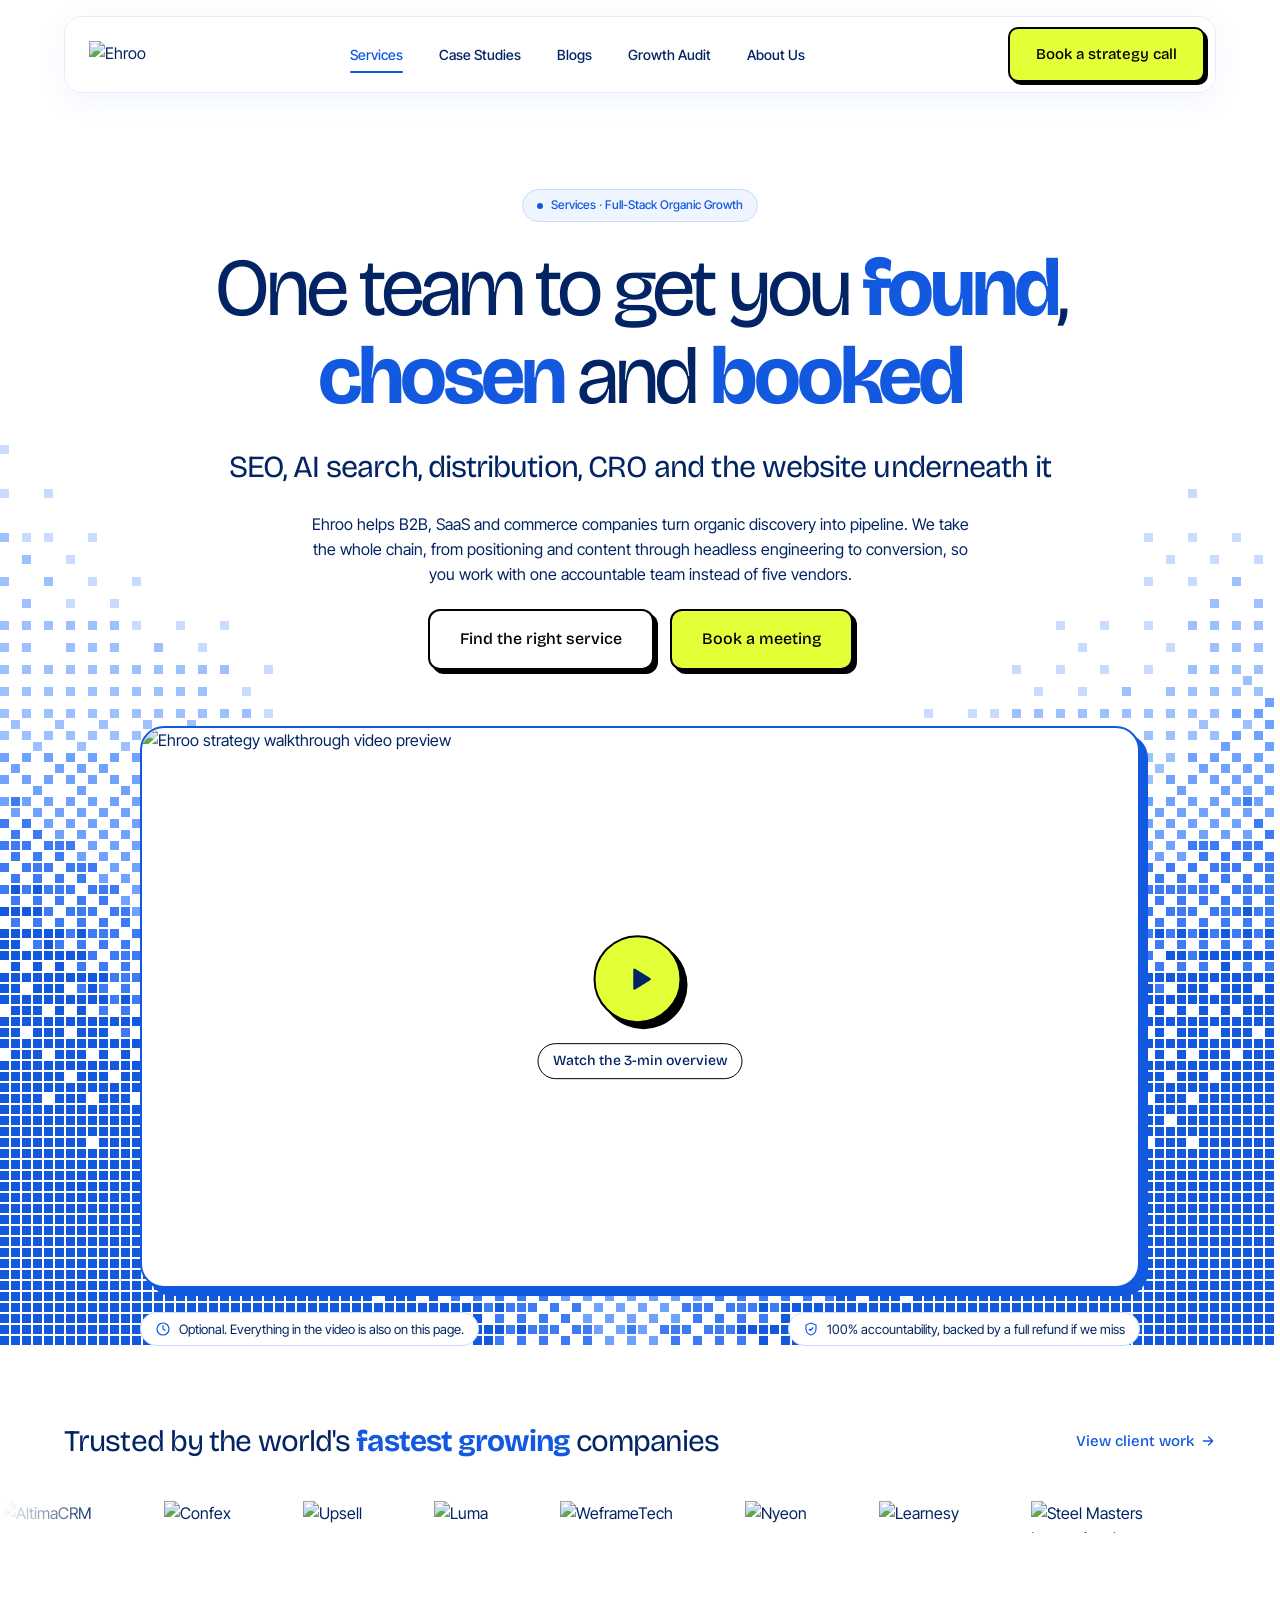
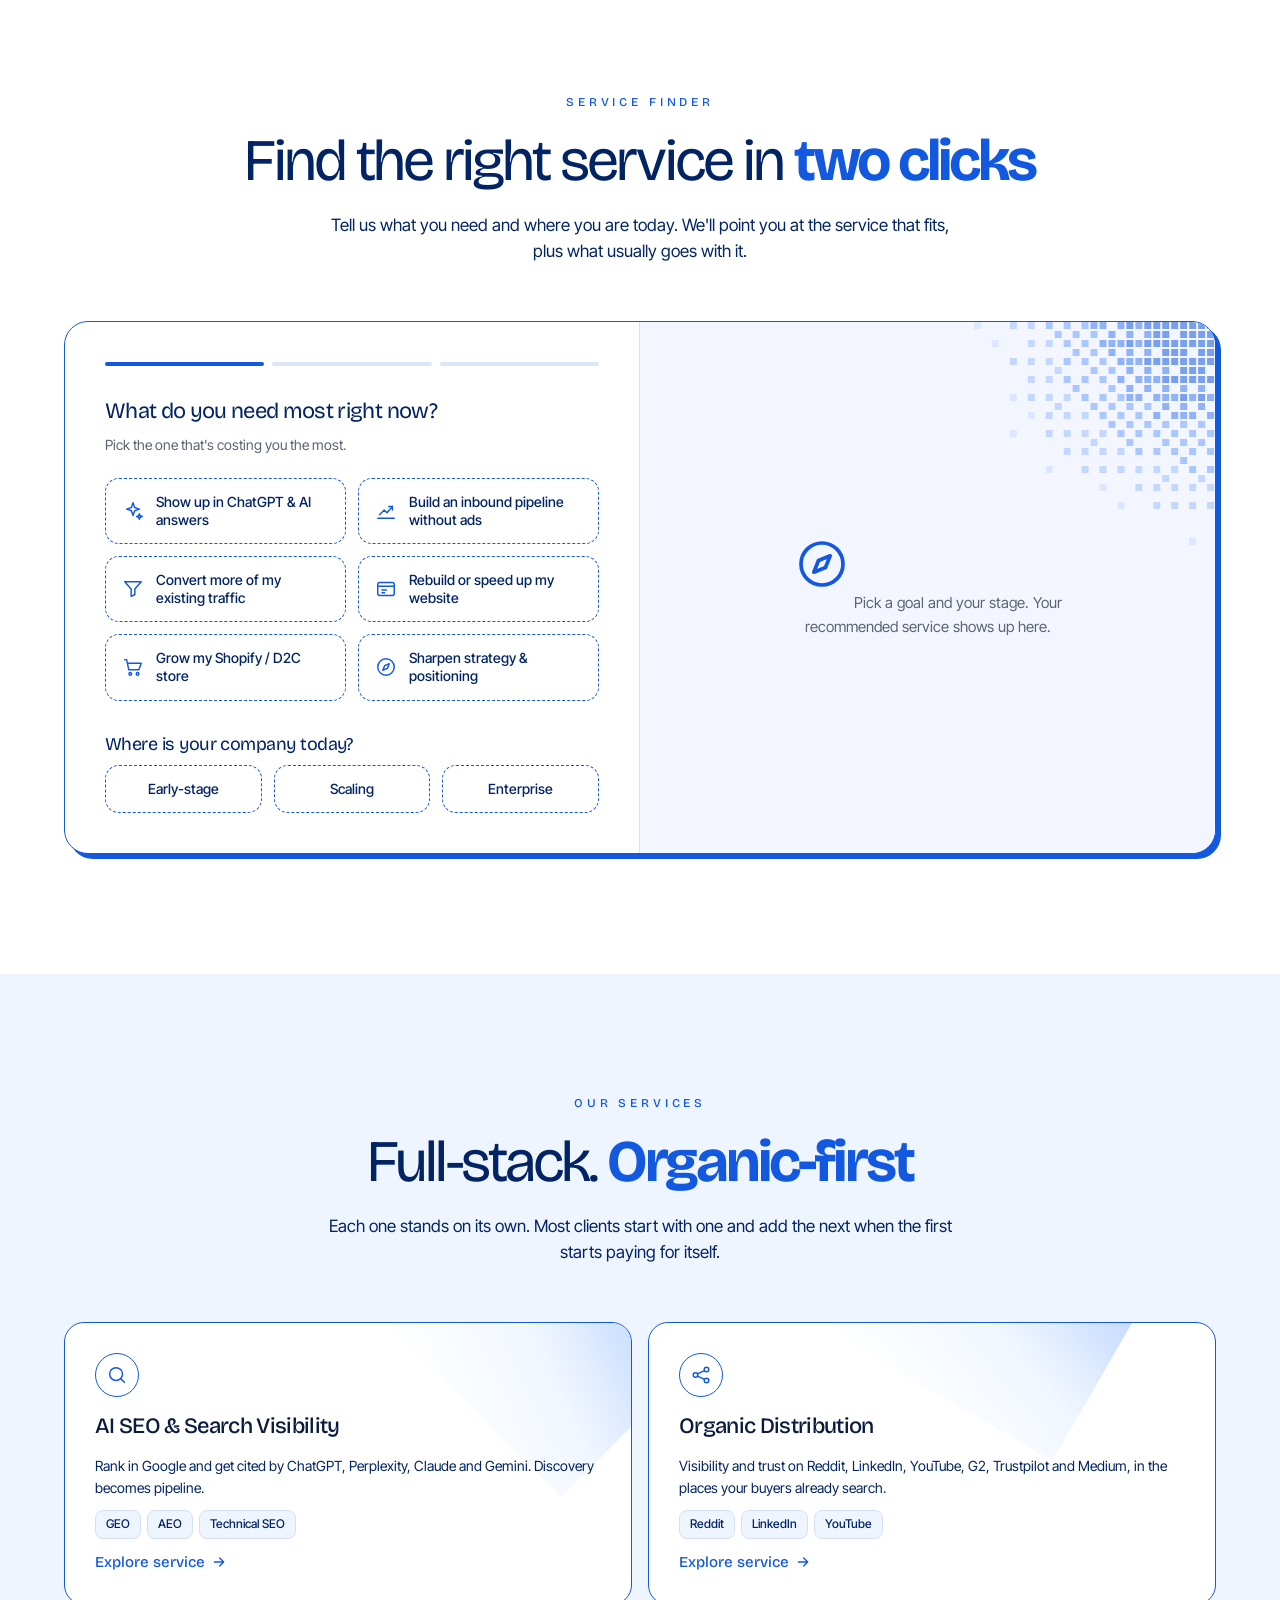
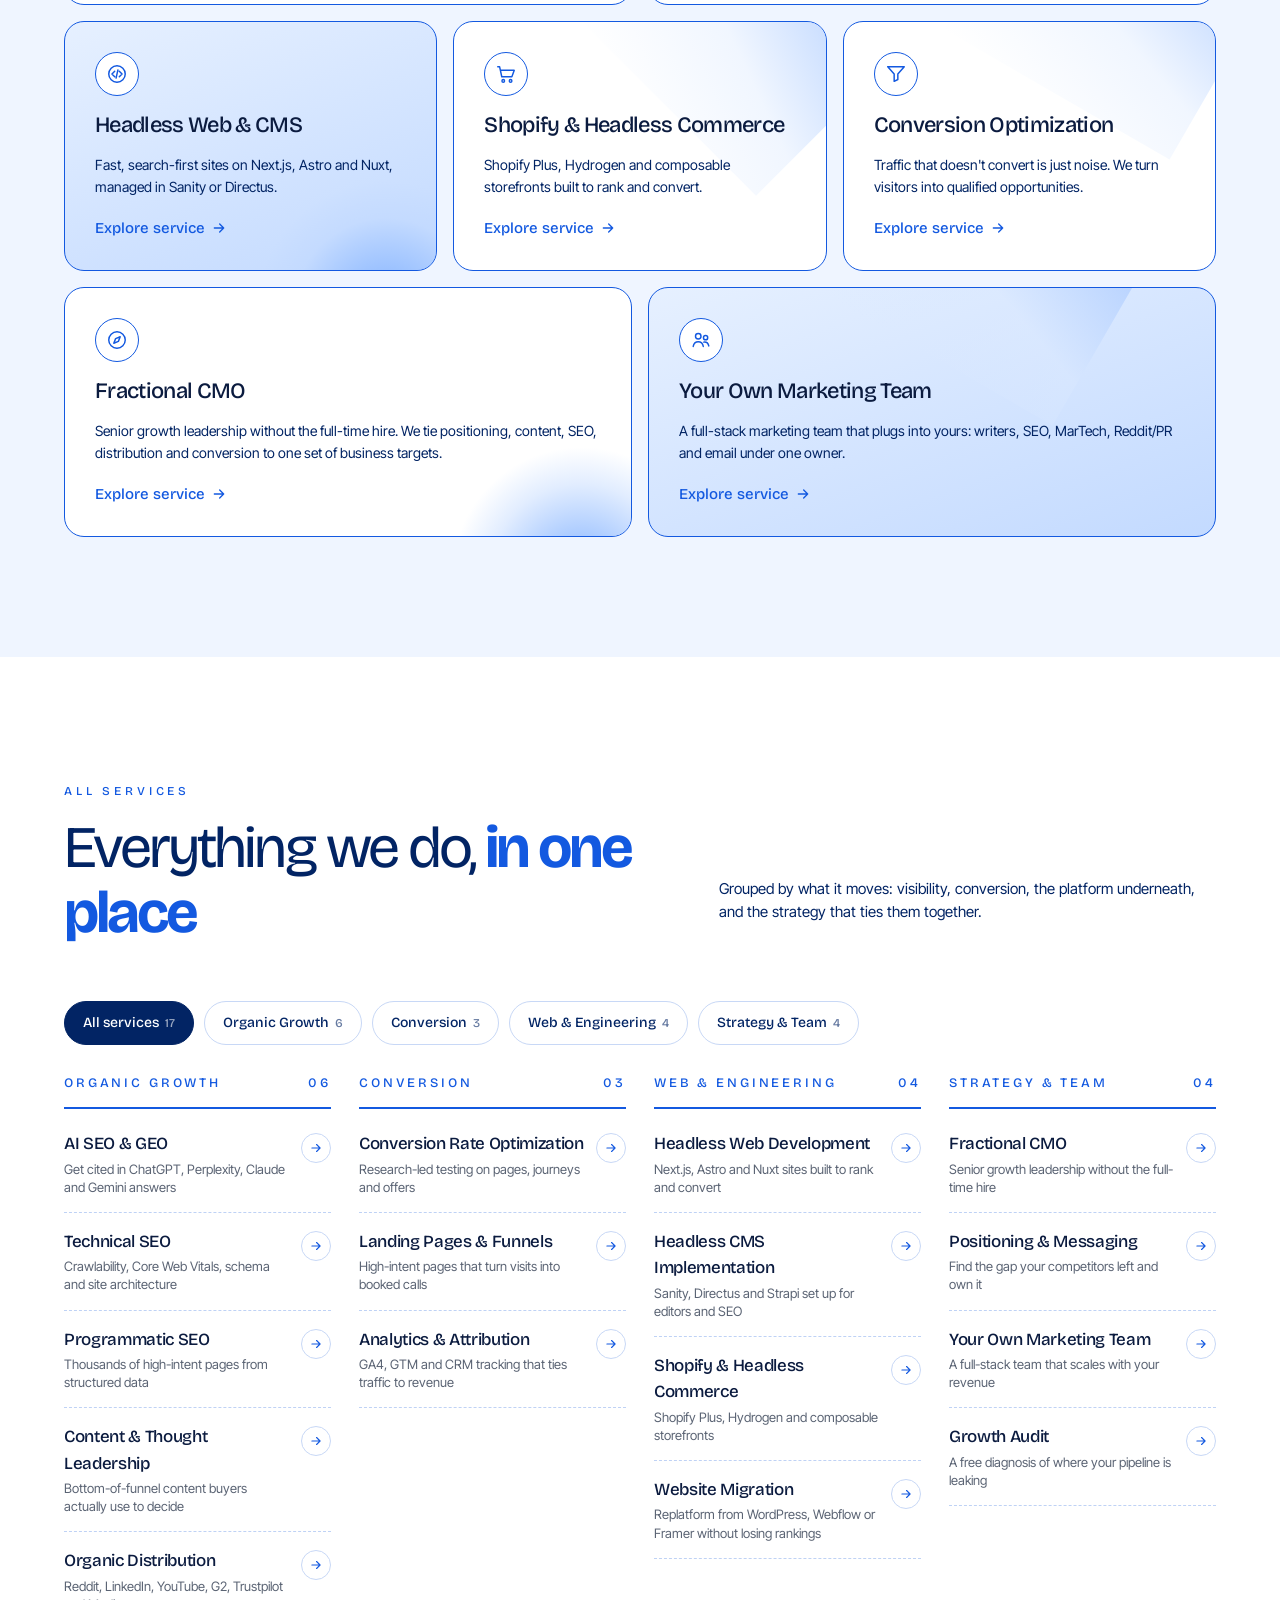
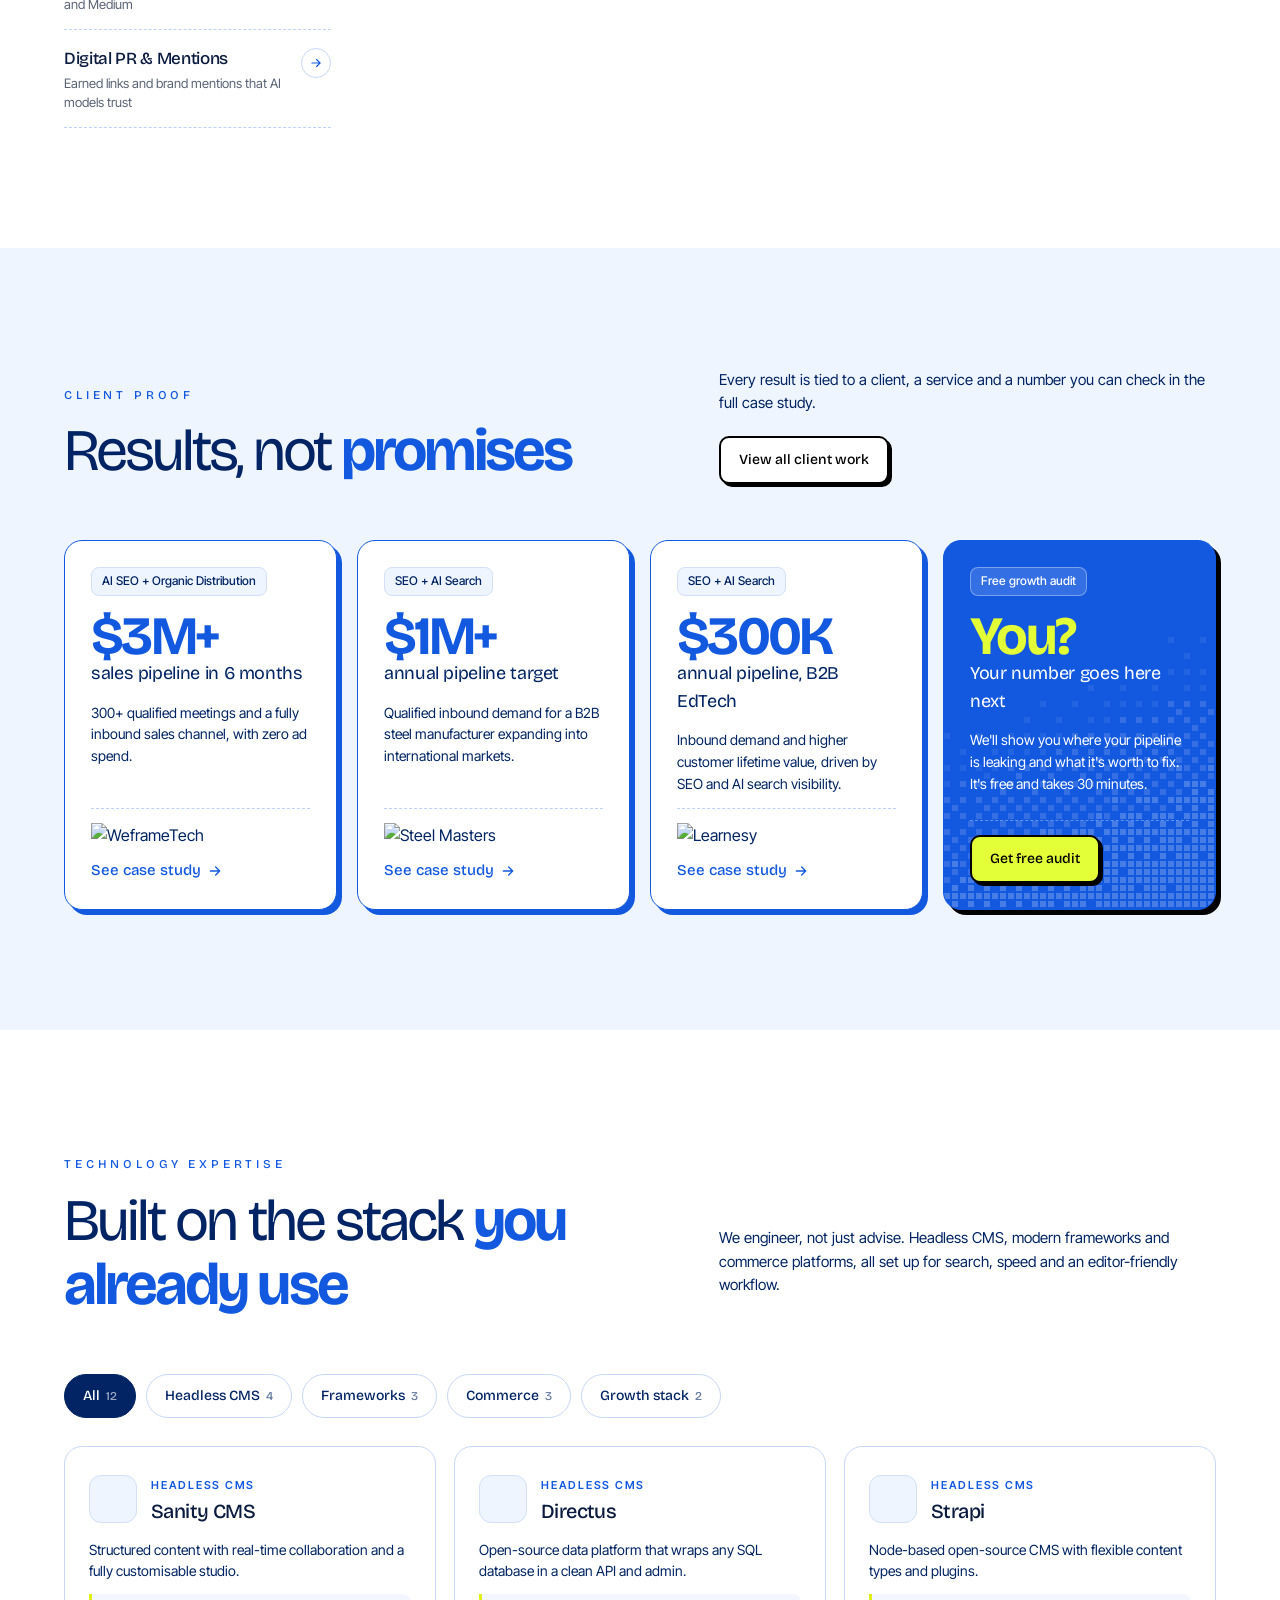
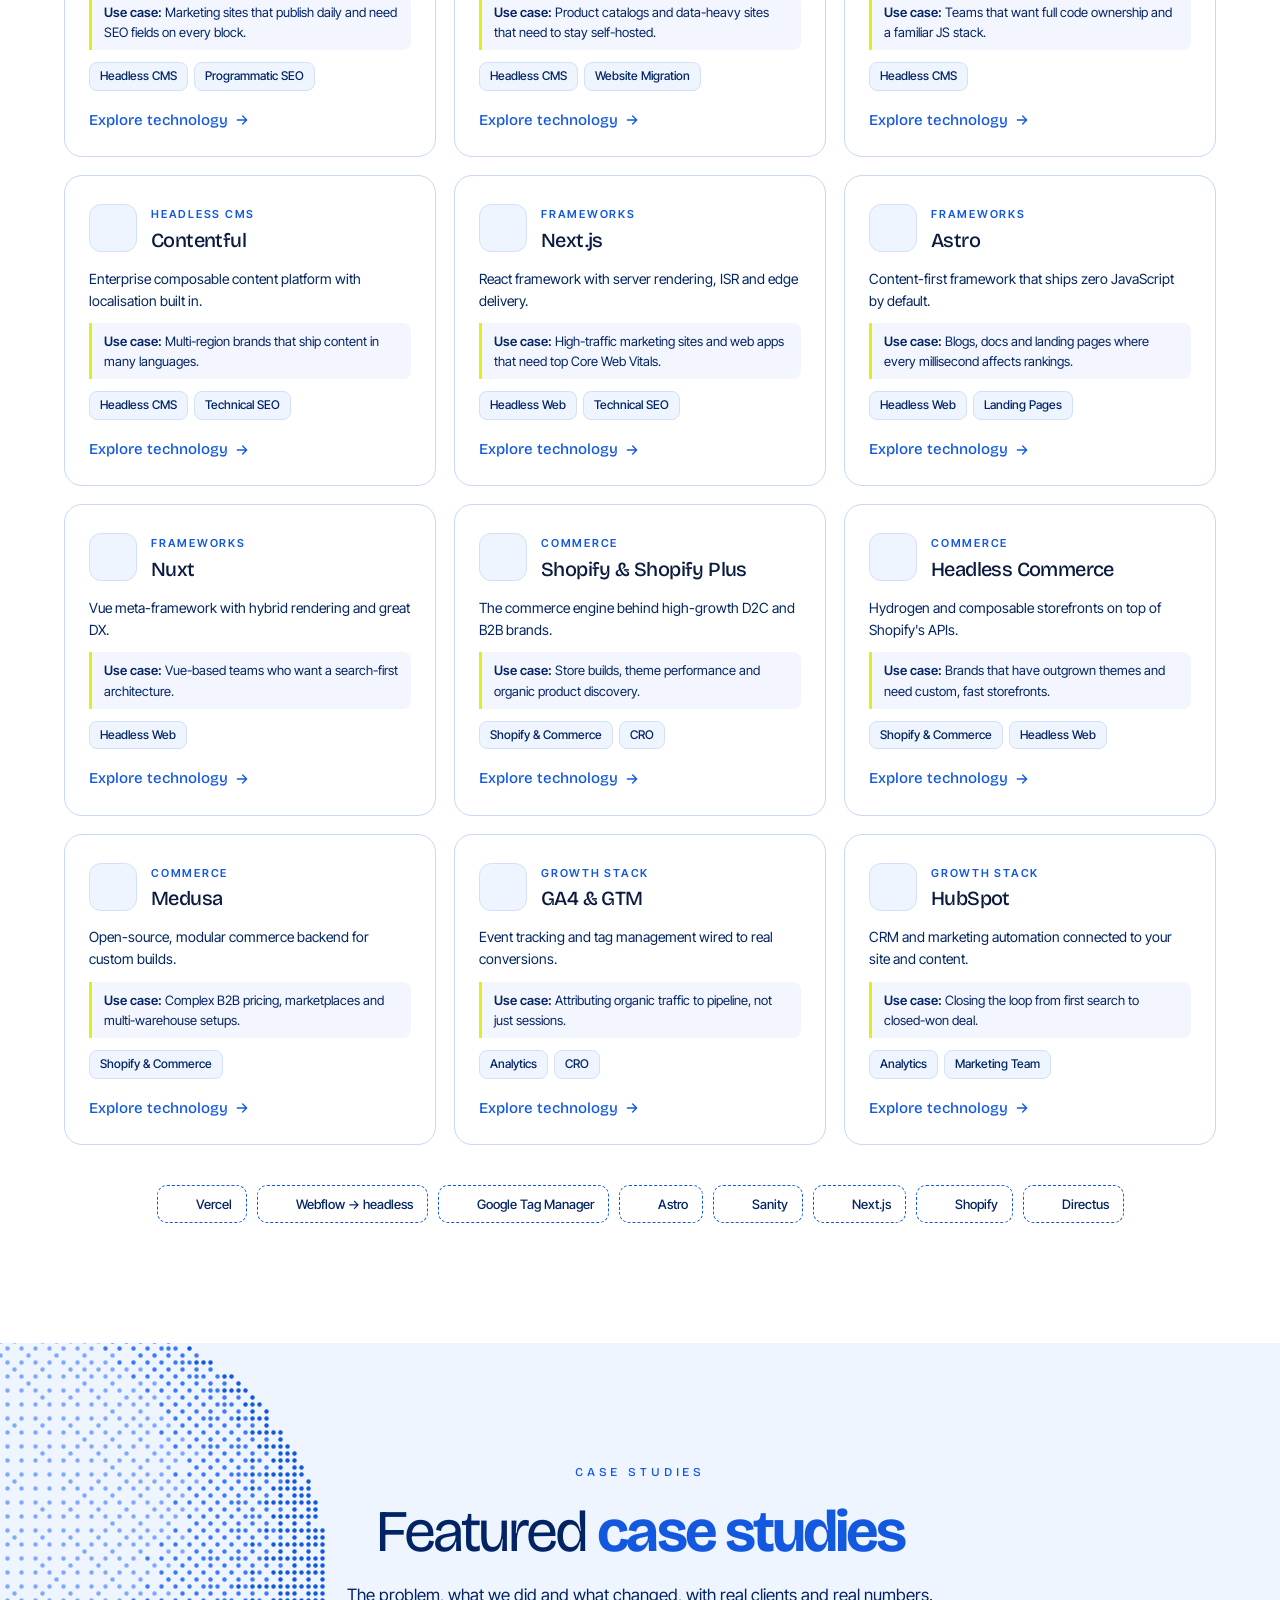
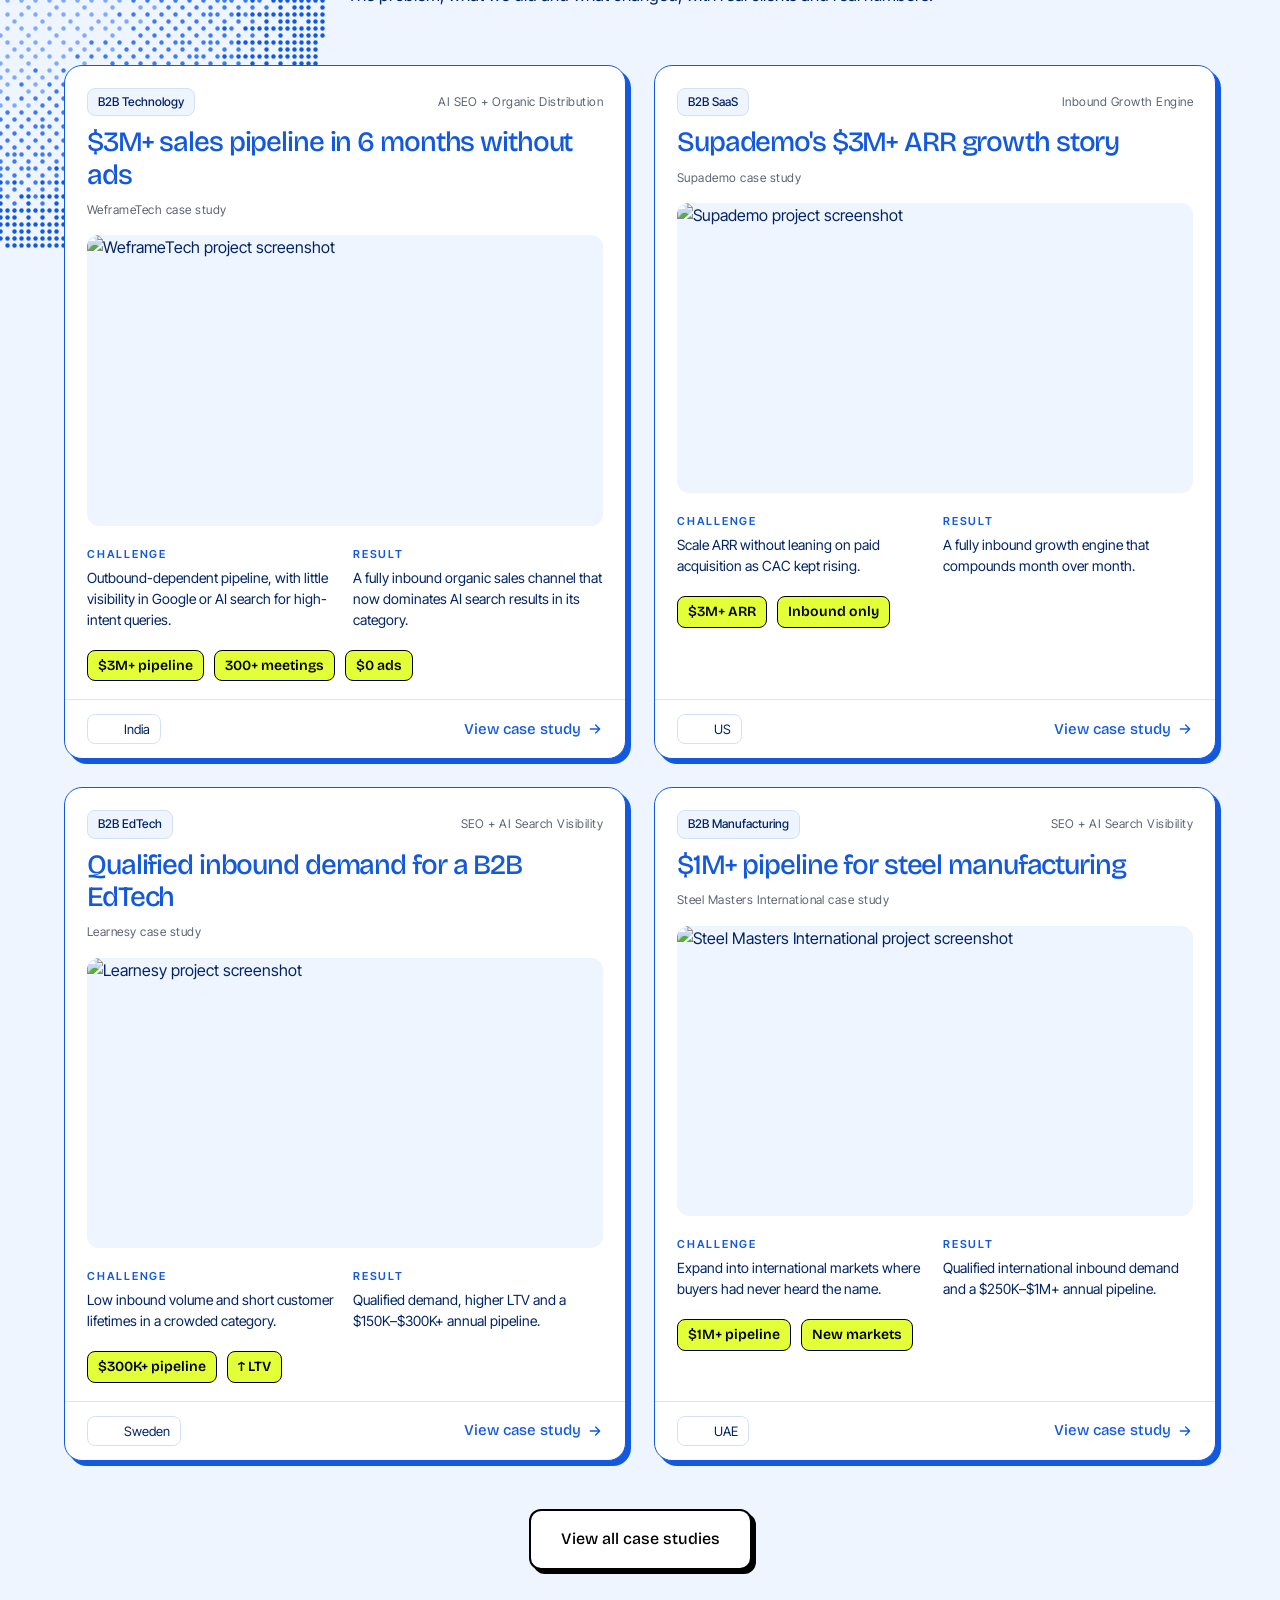
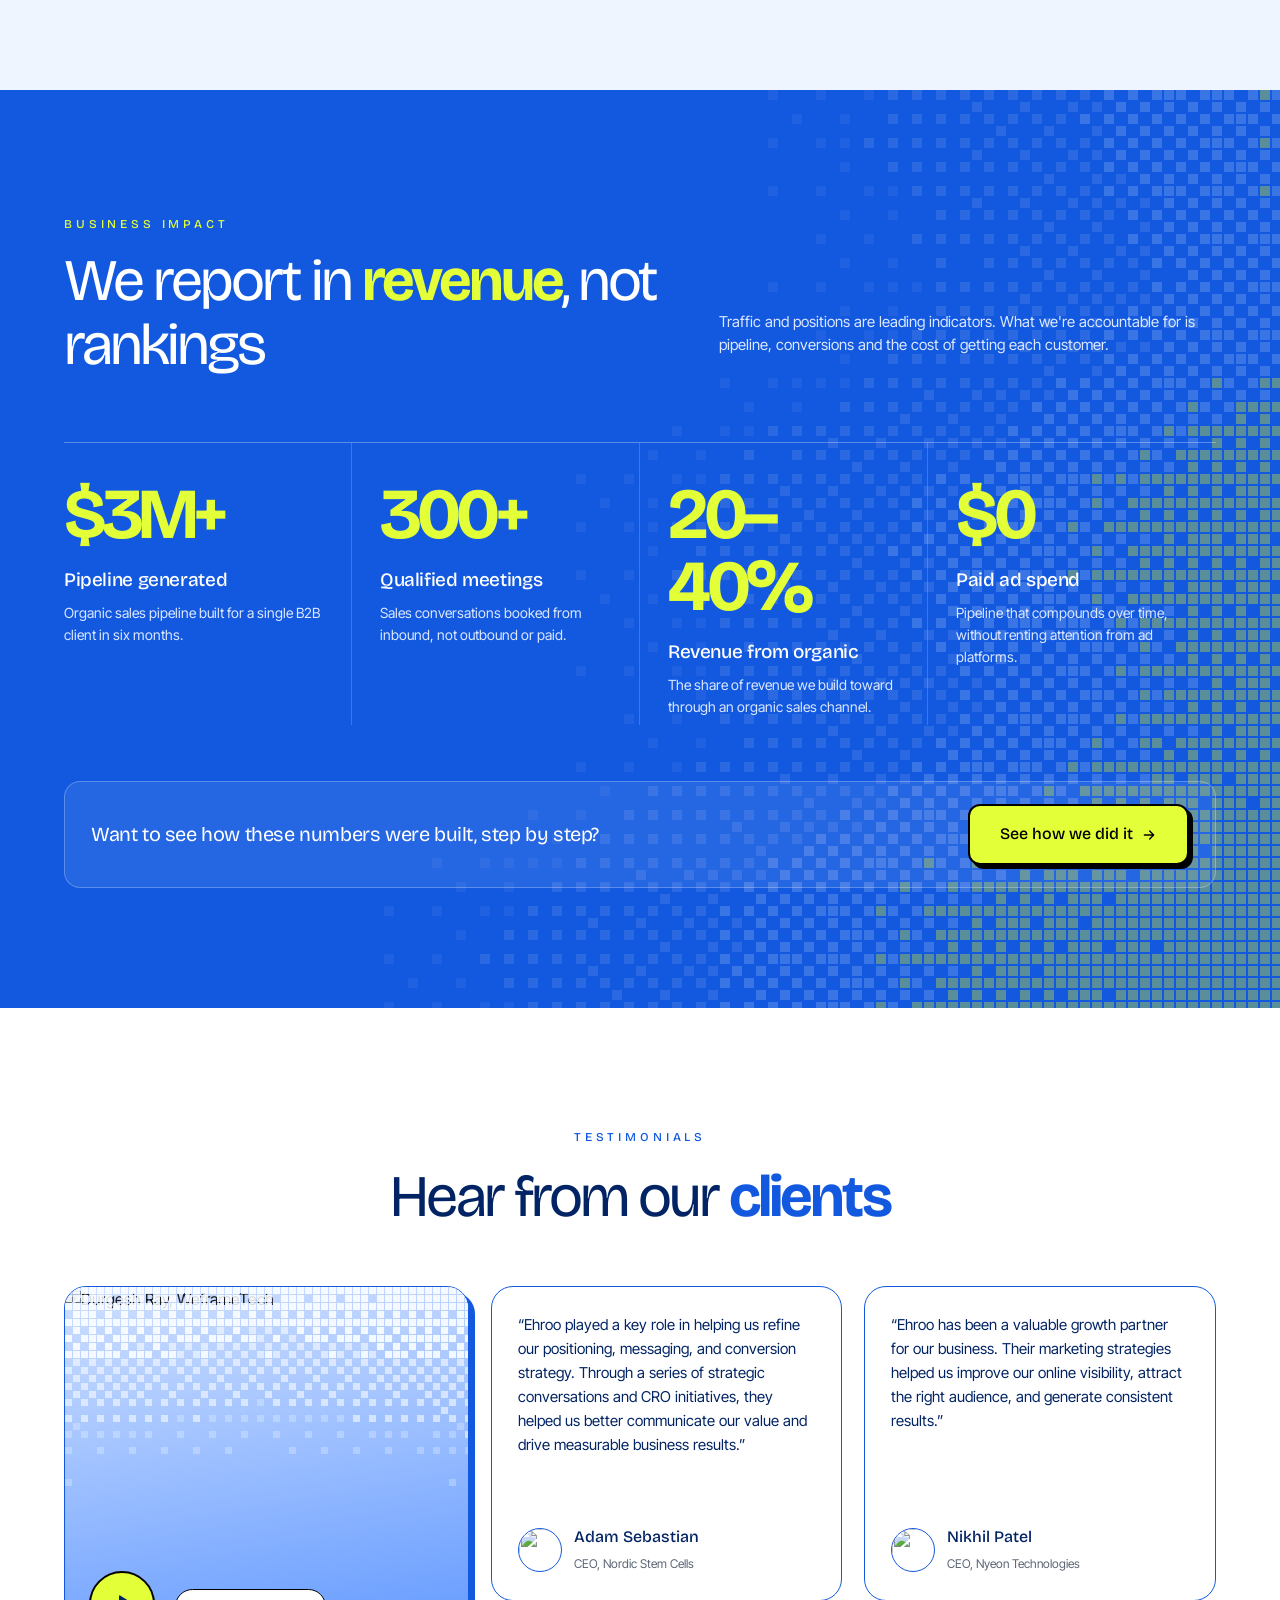
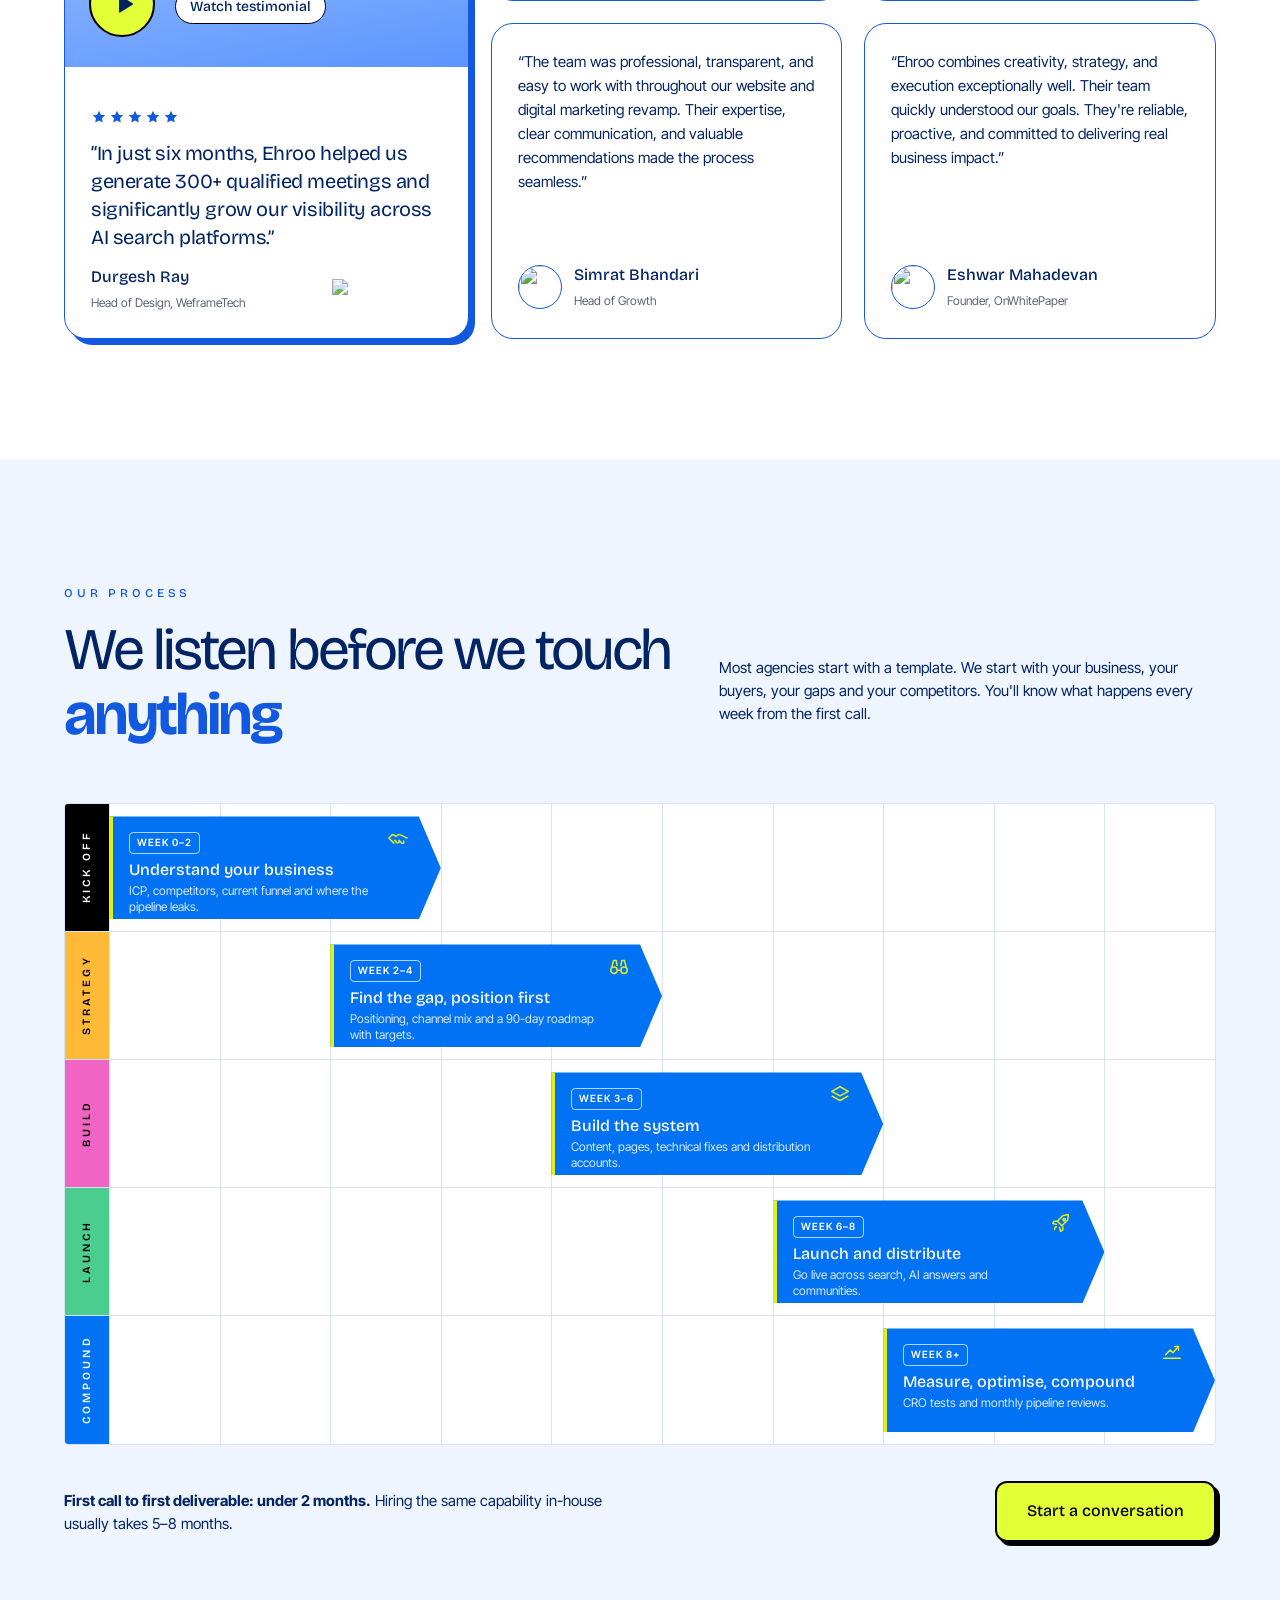
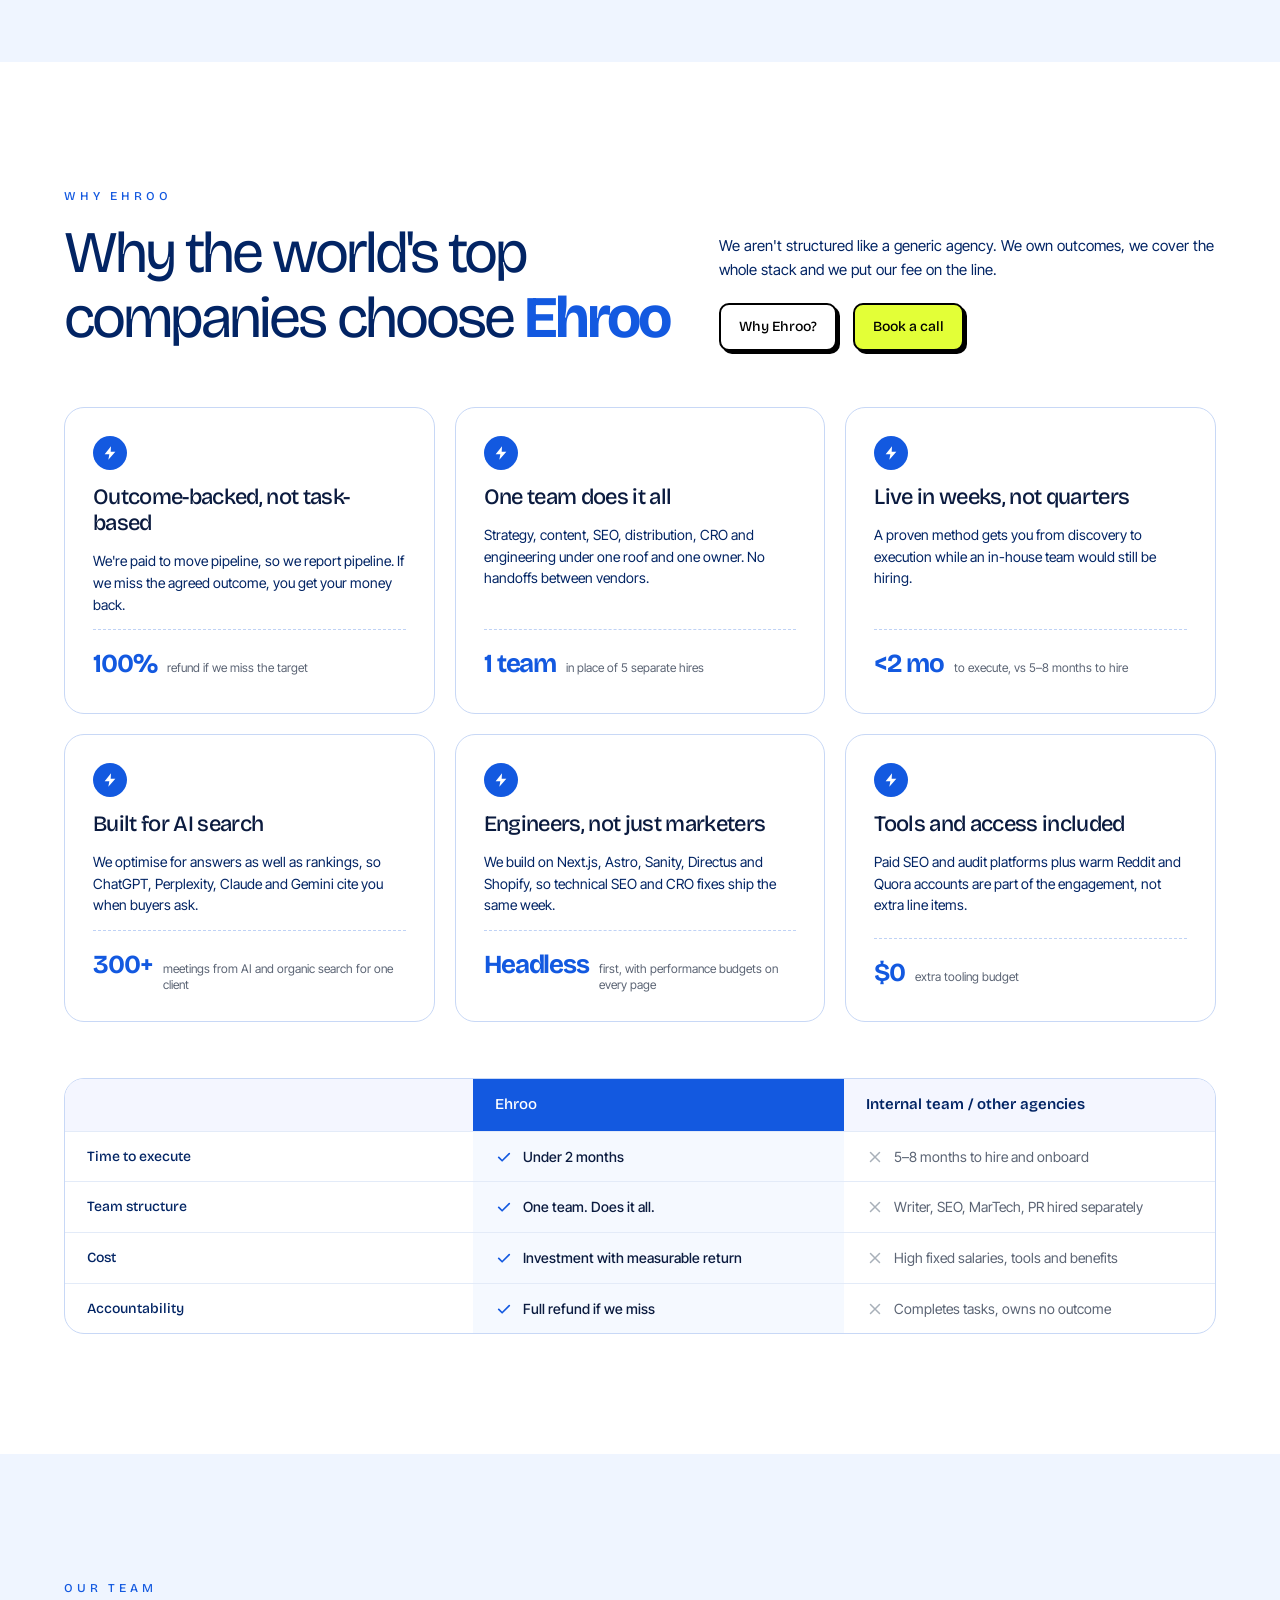
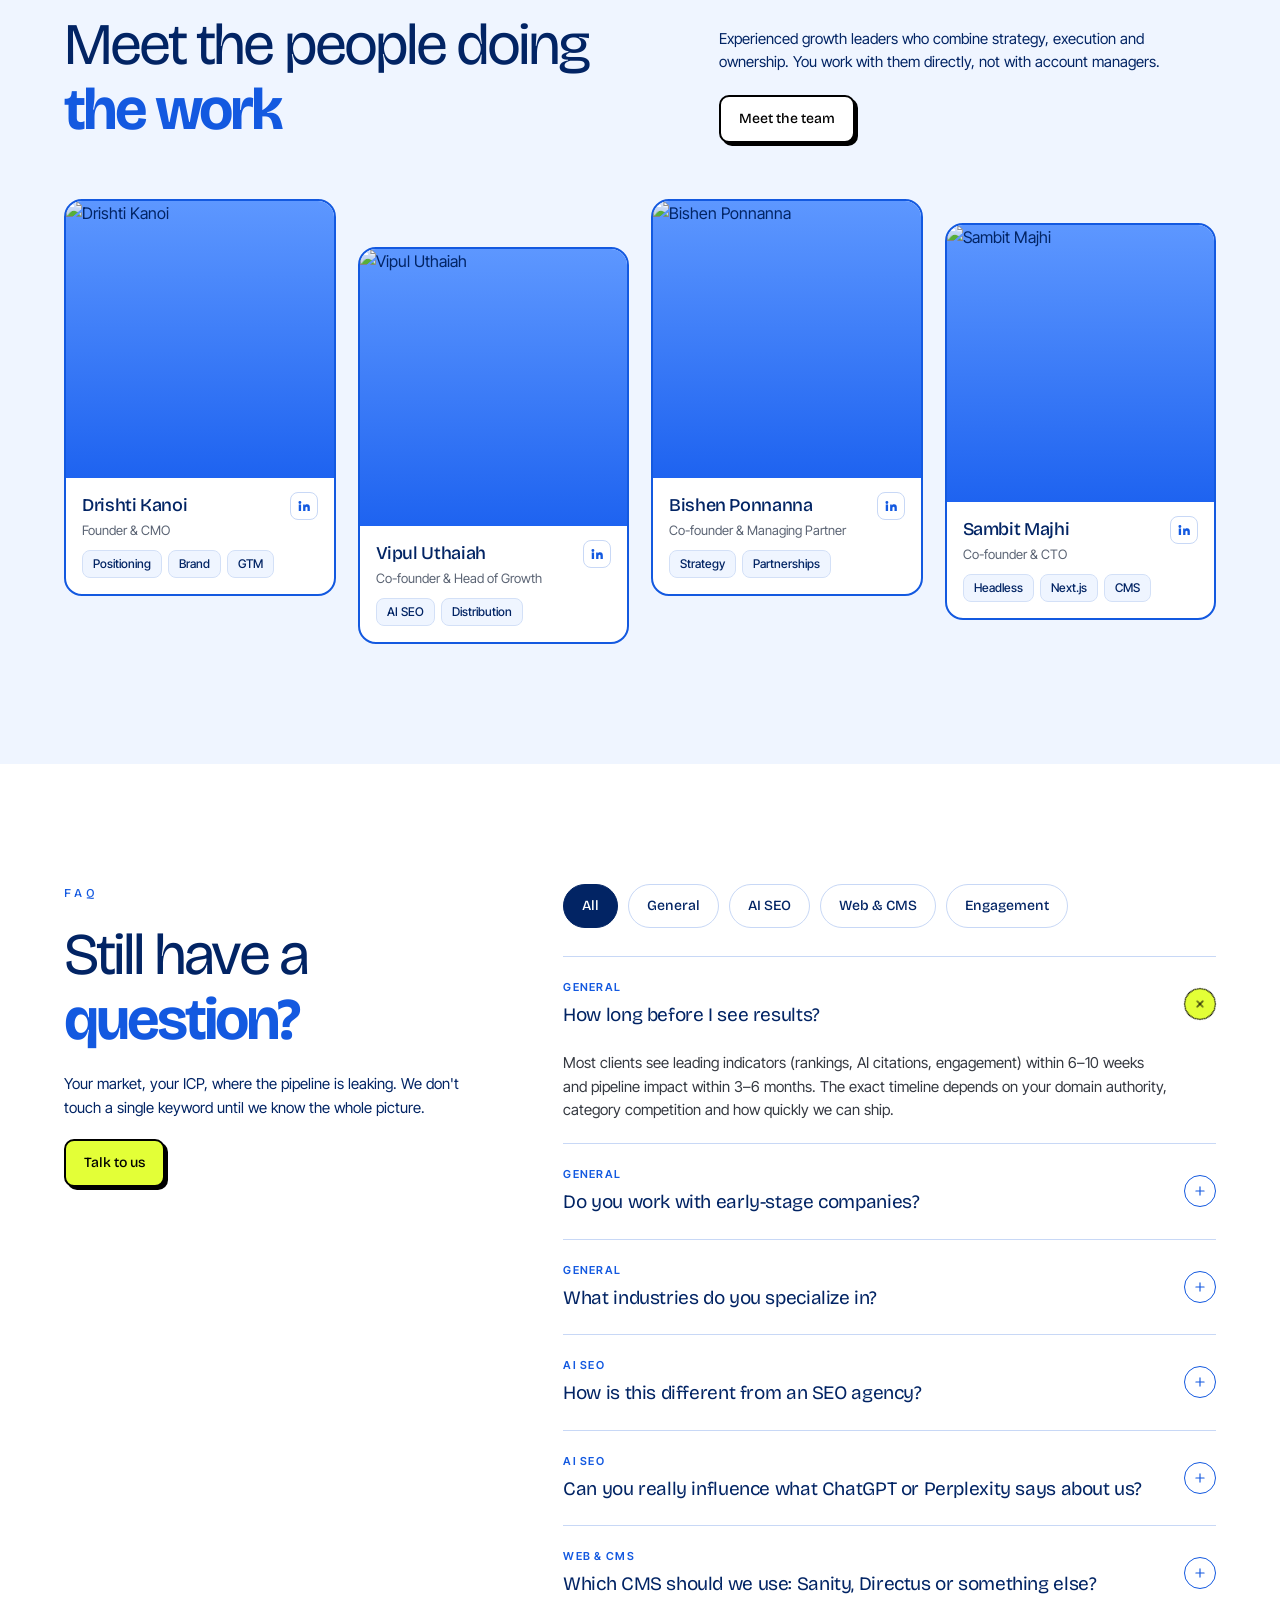
==== commit 4cd4afdd: "Update index.html" ====
--- a/index.html
+++ b/index.html
@@ -1,613 +1,1387 @@
 <!doctype html>
-<html lang="en"><head><meta charset="UTF-8"><meta name="viewport" content="width=device-width,initial-scale=1"><meta name="theme-color" content="#07153b"><meta name="description" content="Explore Payreto’s services, element by element. Specialised talent, onboarding, payment, finance, contact and data operations."><title>Payreto — Onboarding &amp; AML Compliance Operations</title><style>
-:root{--ink:#0b1632;--navy:#07153b;--muted:#667085;--line:#e3e8ee;--accent:#a1ffa6;--font:'DM Sans',Arial,sans-serif;--display:'Manrope',Arial,sans-serif}*{box-sizing:border-box}html{scroll-behavior:smooth;scroll-padding-top:95px}body{margin:0;color:var(--ink);background:#fff;font-family:var(--font);-webkit-font-smoothing:antialiased}button,a{-webkit-tap-highlight-color:transparent}button{font:inherit;color:inherit;cursor:pointer}a{color:inherit;text-decoration:none}button:focus-visible,a:focus-visible{outline:3px solid #245bec;outline-offset:5px}button:disabled{cursor:default}.header{height:86px;padding:0 5%;display:flex;align-items:center;justify-content:space-between;border-bottom:1px solid #f0f2f5;background:#ffffffef;backdrop-filter:blur(16px);position:sticky;top:0;z-index:30}.wordmark{font-family:var(--display);font-size:29px;letter-spacing:-1.5px;font-weight:800;color:#091951}.wordmark span{font-size:10px;vertical-align:top;margin:5px 0 0 3px;display:inline-block;letter-spacing:0}.header nav{display:flex;gap:50px;align-items:center;font-size:14px}.nav-link{font-weight:600}.nav-link span{margin-left:14px}.concept{color:#7b8493;font-size:12px;letter-spacing:.02em}.motion-control{background:transparent;border:1px solid var(--line);border-radius:30px;padding:10px 15px;font-size:12px;display:flex;gap:16px}.journey{height:190svh;min-height:1280px;position:relative}.scene{position:sticky;top:86px;height:calc(100svh - 86px);min-height:620px;max-height:950px;overflow:hidden}.hero{position:absolute;z-index:3;top:30px;left:20%;width:60%;text-align:center;will-change:opacity,transform}.eyebrow{font-size:11px;font-weight:700;letter-spacing:.17em;color:#606a7a}.hero h1{font-family:var(--display);font-size:clamp(32px,3.7vw,56px);line-height:1.16;letter-spacing:-2.2px;font-weight:550;margin:19px 0 15px}.hero h1>span{display:inline;box-decoration-break:clone;-webkit-box-decoration-break:clone;background:linear-gradient(transparent 65%,var(--accent) 65%,var(--accent) 96%,transparent 96%);transition:background .4s}.hero-family{display:flex;align-items:center;justify-content:center;gap:9px;font-size:12px;font-weight:600;margin:16px 0}.mini-symbol{display:grid;place-items:center;border-radius:5px;width:29px;height:29px;background:var(--accent);font-size:13px;font-weight:700}.hero p{font-size:14px;line-height:1.6;color:var(--muted);margin:14px 0 20px}.primary{display:inline-flex;align-items:center;gap:30px;padding:15px 21px;background:var(--navy);color:white;border-radius:7px;font-size:13px;font-weight:600}.primary:hover{background:#192d61}.rotation-dots{display:flex;justify-content:center;gap:7px;margin-top:17px}.rotation-dots button{padding:0;border:0;background:#dce1e8;width:6px;height:6px;border-radius:10px;transition:width .3s,background .3s;position:relative}.rotation-dots button:before{content:'';position:absolute;inset:-9px}.rotation-dots button.active{width:24px;background:var(--navy)}.elements{position:absolute;inset:0;z-index:2;pointer-events:none}.element{position:absolute;padding:0;border:0;background:transparent;width:var(--tile);height:var(--tile);pointer-events:auto;will-change:transform,opacity}.element-inner{position:relative;width:100%;height:100%;border:1px solid #07153b10;background:var(--c);border-radius:8px;display:flex;align-items:center;justify-content:center;flex-direction:column;box-shadow:0 2px 2px #0a183303;transition:box-shadow .2s;animation:settle 1.45s cubic-bezier(.2,.7,.2,1) both;animation-delay:var(--delay)}.element:hover{z-index:10}.element:hover .element-inner{box-shadow:0 0 0 2px var(--navy),0 8px 25px #07153b18}.element-num{position:absolute;left:8px;top:6px;font-size:9px;color:#21324ac4;font-weight:500}.element-symbol{font-family:var(--display);font-size:clamp(16px,2vw,27px);font-weight:650;letter-spacing:-.8px}.element-name{font-size:8px;line-height:1.15;text-align:center;padding:0 4px;max-width:100%;margin-top:3px}.element .tooltip{position:absolute;bottom:calc(100% + 8px);left:50%;transform:translateX(-50%);background:var(--navy);color:white;border-radius:6px;padding:9px 12px;font-size:12px;white-space:nowrap;opacity:0;pointer-events:none;transition:opacity .2s}.element:hover .tooltip,.element:focus-visible .tooltip{opacity:1}.table-caption{position:absolute;bottom:24px;left:5%;right:5%;display:flex;align-items:center;justify-content:space-between;font-size:10px;letter-spacing:.12em;color:#677284}.scroll-hint{letter-spacing:0;font-size:12px;color:var(--ink);display:flex;gap:22px}.scroll-hint>span{font-size:20px}.story{opacity:0;pointer-events:none;position:absolute;top:35px;left:5%;z-index:1}.story h2{font:500 clamp(34px,4vw,58px)/1.12 var(--display);letter-spacing:-2px;margin:17px 0}.story h2 span{color:#818999}.story p{font-size:15px;line-height:1.6;color:var(--muted)}.family-tabs{position:absolute;inset:0;z-index:5;pointer-events:none}.family-tab{position:absolute;border:1px solid #07153b14;border-radius:10px;padding:14px;text-align:left;background:var(--c);display:flex;flex-direction:column;justify-content:space-between;opacity:0;pointer-events:none;transition:box-shadow .2s;overflow:hidden}.family-tab .tab-top,.family-tab .tab-name{transition:none}.family-tab:hover{box-shadow:0 9px 24px #0b163218}.family-tab[aria-selected=true]{box-shadow:0 0 0 2px var(--navy);border-color:white}.family-tab:not([aria-selected=true]){opacity:.62;filter:saturate(.75)}.family-tab:not([aria-selected=true]):hover{opacity:.9;filter:none}.sticky-dock .family-tab:not([aria-selected=true]){opacity:.5;filter:saturate(.7)}.sticky-dock .family-tab:not([aria-selected=true]):hover{opacity:.85;filter:none}.tab-top{display:flex;justify-content:space-between;font-size:10px;color:#27344c}.tab-symbol{font:650 40px/1.1 var(--display);letter-spacing:-1.5px}.tab-name{font-size:13px;font-weight:600;letter-spacing:-.2px}.tab-arrow{font-size:14px;opacity:0;transition:opacity .2s}.family-tab[aria-selected=true] .tab-arrow{opacity:1}.family-tab[aria-selected=true]{overflow:visible}.family-tab.panel-element{position:relative;left:auto!important;top:auto!important;opacity:1!important;pointer-events:none;flex-shrink:0;width:64px;height:68px;padding:0;display:flex;align-items:center;justify-content:center;transform:none!important;box-shadow:inset 0 1px 0 #ffffffe6}.family-tab.panel-element .tab-symbol{font-size:26px}.element-fly{position:fixed;display:flex;align-items:center;justify-content:center;font-family:var(--display);font-weight:650;pointer-events:none;z-index:40;box-shadow:0 16px 34px #0b163224}.group-caption{position:absolute;bottom:23px;right:5%;font-size:12px;opacity:0;display:flex;gap:20px}.progress-track{position:absolute;bottom:0;width:100%;height:2px;background:#f2f4f7;transition:opacity .3s}.progress-track span{height:100%;display:block;width:0;background:var(--navy);transition:background-color .3s}.navigator{max-width:1420px;margin:0 auto;padding:16px 5% 70px;scroll-margin-top:5px}.navigator-top{display:flex;justify-content:flex-end;align-items:center;margin-bottom:10px}.navigator-top a{font-size:12px;color:#687386}.service-shell{border:1px solid var(--line);border-top:11px solid var(--accent);border-radius:17px;padding:30px 34px 34px;background:linear-gradient(150deg,color-mix(in srgb,var(--accent) 9%,white),white 45%)}.vertical-heading{display:flex;justify-content:space-between;align-items:center;gap:20px;margin-bottom:30px}.heading-lockup{display:flex;align-items:center;gap:16px;min-width:0}.heading-lockup>div{min-width:0}.vertical-kicker{font-size:10px;letter-spacing:.13em;font-weight:700;color:#647084}.vertical-heading h2{font:550 32px/1.2 var(--display);letter-spacing:-1px;margin:10px 0}.vertical-heading p{font-size:14px;color:var(--muted);margin:0;line-height:1.6}.count{white-space:nowrap;border:1px solid var(--line);background:white;padding:8px 12px;border-radius:25px;font-size:11px}.service-content{display:grid;grid-template-columns:1.12fr 1fr;gap:35px;align-items:start}.service-list{display:flex;flex-direction:column;gap:7px}.service-row{display:flex;align-items:center;gap:16px;width:100%;background:transparent;border:1px solid transparent;text-align:left;padding:12px;border-bottom:1px solid var(--line);border-radius:7px;transition:background .2s}.service-row:hover{background:#f5f7fa}.service-row[aria-pressed=true]{background:white;border-color:#0b163227;box-shadow:0 3px 10px #07153b05}.small-element{width:51px;height:55px;flex-shrink:0;background:var(--accent);border-radius:5px;display:flex;flex-direction:column;justify-content:center;align-items:center;position:relative}.small-element small{position:absolute;left:5px;top:4px;font-size:7px}.small-element strong{font:650 20px var(--display);letter-spacing:-.5px}.row-copy{flex:1}.row-copy strong{display:block;font-size:14px;font-weight:600;margin-bottom:5px}.row-copy span{display:block;color:var(--muted);font-size:12px;line-height:1.5}.row-arrow{font-size:18px;color:#788293}.service-detail{background:color-mix(in srgb,var(--accent) 28%,white);padding:30px;border-radius:12px;position:sticky;top:106px;min-height:445px}.detail-top{display:flex;justify-content:space-between;align-items:flex-start;gap:15px}.detail-family{font-size:10px;letter-spacing:.08em;text-transform:uppercase;font-weight:600;padding-top:8px;color:#42516a}.detail-element{width:106px;height:113px;border-radius:10px;background:var(--accent);border:1px solid #07153b16;display:flex;flex-direction:column;justify-content:center;align-items:center;position:relative}.detail-element small{position:absolute;top:10px;left:11px;font-size:10px}.detail-element strong{font:600 43px var(--display);letter-spacing:-2px}.service-detail h3{font:550 26px/1.25 var(--display);letter-spacing:-.8px;margin:28px 0 12px}.service-detail p{font-size:14px;line-height:1.7;color:#45536a;margin:0 0 28px}.detail-divider{border-top:1px solid #07153b20;padding-top:20px}.detail-divider .eyebrow{font-size:9px;color:#42516a}.process{display:flex;gap:10px;align-items:center;margin-top:18px}.process span{flex:1;font-size:12px;line-height:1.5}.process b{display:block;font-size:10px;margin-bottom:6px;font-weight:500;color:#6b7686}.process i{font-style:normal;font-size:14px}.draft-note{padding:11px 15px;border-radius:6px;background:#fff4db;color:#715922;font-size:12px;margin-bottom:20px}.draft-note[hidden]{display:none}footer{max-width:1420px;margin:0 auto;border-top:1px solid var(--line);padding:30px 5%;display:flex;align-items:center;justify-content:space-between}footer .wordmark{font-size:23px}footer p{font-size:13px;color:#657084}footer>span{font-size:10px;color:#818998}@keyframes settle{from{transform:translateY(-220px);opacity:0}to{transform:translateY(0);opacity:1}}.paused .element-inner{animation:none!important}.paused html{scroll-behavior:auto}
-@media(min-width:1500px){.hero{top:45px}.hero h1{font-size:58px}.hero p{font-size:16px}.element-name{font-size:9px}}
-@media(max-height:780px) and (min-width:761px){.hero{top:15px}.hero h1{font-size:36px;margin:12px 0}.hero p{font-size:12px;margin:10px 0 15px}.hero-family{margin:12px 0}.primary{padding:12px 20px}.rotation-dots{margin-top:12px}.story h2{font-size:40px}.story p{font-size:13px}.story{top:25px}}
-@media(max-width:760px){.header{height:70px;padding:0 5%}.wordmark{font-size:25px}.header nav{gap:0}.concept{display:none}.nav-link{font-size:12px}.nav-link span{margin-left:5px}.motion-control{font-size:0;padding:10px;gap:0}.motion-control span{font-size:13px}.journey{height:180svh;min-height:1350px}.scene{top:70px;height:calc(100svh - 70px);min-height:680px}.hero{top:25px;left:5%;width:90%}.hero h1{font-size:34px;letter-spacing:-1.5px;line-height:1.2;margin-top:18px}.hero p{font-size:13px}.hero-family{font-size:12px}.eyebrow{font-size:9px}.element-inner{border-radius:4px}.element-num{font-size:6px;left:4px;top:3px}.element-symbol{font-size:18px;letter-spacing:-.5px}.element-name{display:none}.element .tooltip{display:none}.table-caption{bottom:19px;flex-direction:column;gap:9px;font-size:8px}.scroll-hint{font-size:10px}.scroll-hint>span{font-size:13px}.story{top:28px}.story h2{font-size:37px;letter-spacing:-1.5px}.story p{font-size:13px}.family-tab{padding:10px;border-radius:8px}.tab-symbol{font-size:29px;letter-spacing:-1px}.tab-name{font-size:11px}.tab-top{font-size:8px}.group-caption{font-size:10px;bottom:20px}.navigator{padding:24px 5% 45px;scroll-margin-top:-15px}.navigator-top{margin-bottom:18px}.navigator-top a{font-size:10px}.service-shell{padding:22px 16px 16px;border-radius:12px}.vertical-heading{display:block;margin-bottom:22px}.heading-lockup{gap:12px}.family-tab.panel-element{width:48px;height:52px}.family-tab.panel-element .tab-symbol{font-size:20px}.vertical-heading h2{font-size:26px}.vertical-heading p{font-size:13px}.count{display:inline-block;margin-top:15px;font-size:10px}.service-content{grid-template-columns:1fr;gap:24px}.service-row{gap:12px;padding:9px 6px}.row-copy strong{font-size:13px}.row-copy span{font-size:11px}.service-detail{position:static;min-height:unset;padding:24px}.service-detail h3{font-size:24px}.service-detail p{font-size:13px}footer{flex-wrap:wrap;gap:10px}footer p{font-size:11px}footer>span{width:100%;text-align:right;font-size:9px}}
-.cluster-label{position:absolute;text-align:center;font-size:11px;font-weight:600;pointer-events:none;opacity:0}html:has(body.paused){scroll-behavior:auto}.service-detail{scroll-margin-top:100px}
-@media(max-width:760px){.scene{min-height:780px}.hero h1{font-size:clamp(28px,8.6vw,34px)}.cluster-label{font-size:9px}.row-copy strong{font-size:14px}.row-copy span{font-size:13px}}
-@media(prefers-reduced-motion:reduce){html{scroll-behavior:auto}*,*:before,*:after{animation:none!important;transition:none!important}}
-/* Review revision: compact persistent navigation and visual service concepts. */
-:root{--navy:#000;--header-height:86px;--dock-height:0px}
-.hero h1>span{background:none;box-decoration-break:initial;-webkit-box-decoration-break:initial;color:#111}
-.primary{background:#000}.primary:hover{background:#292929}
-.sticky-dock{position:fixed;top:var(--header-height);left:0;right:0;padding:12px 5%;z-index:29;background:#ffffffed;backdrop-filter:blur(18px);border-bottom:1px solid #e5e7eb;box-shadow:0 5px 18px #00000005}
-.sticky-dock[hidden]{display:none}
-.sticky-dock .family-tabs{position:static;display:grid;grid-template-columns:repeat(6,minmax(0,1fr));gap:10px;pointer-events:auto;max-width:1290px;margin:auto}
-.sticky-dock .family-tab{position:relative!important;left:auto!important;top:auto!important;width:auto!important;height:50px!important;opacity:1!important;transform:none!important;flex-direction:row;align-items:center;justify-content:flex-start;gap:12px;padding:8px 12px;border-radius:7px;pointer-events:auto!important;background:color-mix(in srgb,var(--c) 20%,white)}
-.sticky-dock .family-tab[aria-selected=true]{background:var(--c);box-shadow:0 0 0 1.5px #000}
-.sticky-dock .tab-top,.sticky-dock .tab-qualifier,.sticky-dock .cluster-label{display:none}
-.sticky-dock .tab-symbol{font-size:25px;letter-spacing:-1px}.sticky-dock .tab-name{font-size:13px;letter-spacing:-.15px;white-space:nowrap}
-.service-detail{top:calc(var(--header-height) + var(--dock-height) + 20px);scroll-margin-top:calc(var(--header-height) + var(--dock-height) + 20px);padding:28px;min-height:480px;overflow:hidden}
-.visual-heading{display:flex;flex-direction:column;gap:7px}.visual-heading .detail-family{padding:0;font-size:10px}.visual-service{font-size:12px;color:#647084}
-.service-detail h3{font-size:25px;margin:18px 0 0;max-width:340px;letter-spacing:-.7px}
-.service-diagram{display:block;width:100%;height:auto;min-height:210px;margin:12px 0 20px;overflow:visible}
-.diagram-card{fill:#ffffffdf;stroke:#00000012;stroke-width:1}
-.diagram-line{fill:none;stroke:#17233860;stroke-width:1.5;stroke-linejoin:round;stroke-linecap:round}
-.diagram-label{font-family:var(--font);font-size:12px;fill:#182338;font-weight:500}
-.diagram-caption{font-family:var(--font);font-size:11px;fill:#556174}
-.diagram-symbol{font-family:var(--display);font-size:32px;fill:#111;font-weight:650;letter-spacing:-1px}
-.diagram-id{font-family:var(--font);font-size:10px;fill:#4d596c}
-.process{gap:10px}.process span{font-size:13px}.process.highlights b{font-size:20px;line-height:14px;color:#111}
-.navigator{padding-bottom:42px}.service-shell{scroll-margin-top:calc(var(--header-height) + var(--dock-height) + 16px)}
-@media(max-width:1000px) and (min-width:761px){.sticky-dock .family-tab{gap:6px;padding:8px}.sticky-dock .tab-name{font-size:11px}.sticky-dock .tab-symbol{font-size:22px}}
-@media(max-width:760px){.sticky-dock{padding:9px 5%}.sticky-dock .family-tabs{grid-template-columns:repeat(3,minmax(0,1fr));gap:7px}.sticky-dock .family-tab{height:39px!important;padding:6px;gap:6px}.sticky-dock .tab-symbol{font-size:21px}.sticky-dock .tab-name{font-size:10px}.service-detail{padding:22px 18px;min-height:unset}.service-detail h3{font-size:23px}.visual-service{font-size:12px}.process span{font-size:12px}.service-diagram{min-height:180px;margin-bottom:15px}}
-.mobile-diagram{display:none}.diagram-label{font-size:14px}
-@media(max-width:760px){.service-diagram{display:none}.mobile-diagram{display:flex;flex-direction:column;align-items:center;margin:30px 0;gap:0}.mobile-inputs{width:100%;display:grid;grid-template-columns:repeat(3,minmax(0,1fr));gap:8px;position:relative}.mobile-inputs>span{display:flex;align-items:center;justify-content:center;background:#ffffffdf;border:1px solid #0000000a;border-radius:6px;min-height:57px;padding:8px 5px;text-align:center;font-size:12px;line-height:1.4}.mobile-brand{position:relative;width:76px;height:80px;background:var(--accent);border:1px solid #00000013;border-radius:9px;display:flex;align-items:center;justify-content:center}.mobile-brand small{position:absolute;top:6px;left:7px;font-size:9px}.mobile-brand strong{font:600 28px var(--display);letter-spacing:-1px}.mobile-connector{height:34px;width:67%;border-top:1px solid #17233850;margin-top:10px;position:relative}.mobile-connector:after{content:'';position:absolute;left:50%;top:0;height:100%;border-left:1px solid #17233850}.mobile-output-label{font-size:12px;color:#596577;margin:10px 0 8px}.mobile-stem{height:25px;border-left:1px solid #17233850}.mobile-result{background:#ffffffdf;border:1px solid #0000000a;border-radius:6px;padding:13px 17px;font-size:13px;text-align:center}}
-
-.hero h1>span{color:var(--headline-color,#4b774d);background:none}.hero p{margin-top:23px}.element-num{font-size:11px;top:8px;left:9px}.element-symbol{font-size:clamp(22px,2.6vw,34px)}
-/* Translucent service elements: a quiet backdrop for the hero. */
-/* Vertical controls share the glass material, with more pigment for legibility. */
-.family-tab,.sticky-dock .family-tab{background-color:color-mix(in srgb,var(--c) 55%,white);background-image:linear-gradient(145deg,#ffffff70,#ffffff00 75%);border:1px solid color-mix(in srgb,var(--c) 35%,white);box-shadow:inset 0 1px 0 #ffffffe6,inset 1px 0 0 #ffffff70,0 3px 12px #25364a05;backdrop-filter:blur(12px);-webkit-backdrop-filter:blur(12px)}
-.family-tab[aria-selected=true],.sticky-dock .family-tab[aria-selected=true]{background-color:color-mix(in srgb,var(--c) 72%,white);background-image:linear-gradient(145deg,#ffffff70,#ffffff00 75%);border-color:color-mix(in srgb,var(--family-ink) 55%,white);box-shadow:inset 0 1px 0 #fff,0 0 0 1px color-mix(in srgb,var(--family-ink) 55%,white),0 4px 14px #25364a08}
-.family-tab .tab-symbol{color:color-mix(in srgb,var(--family-ink) 78%,#222);font-weight:550}
-.family-tab .tab-name{color:#38433f;font-weight:600}
-.family-tab .tab-top{color:#59645f}
-.family-tab:hover{border-color:var(--family-ink)}
-@font-face{font-family:Inter;src:url('[data-uri]